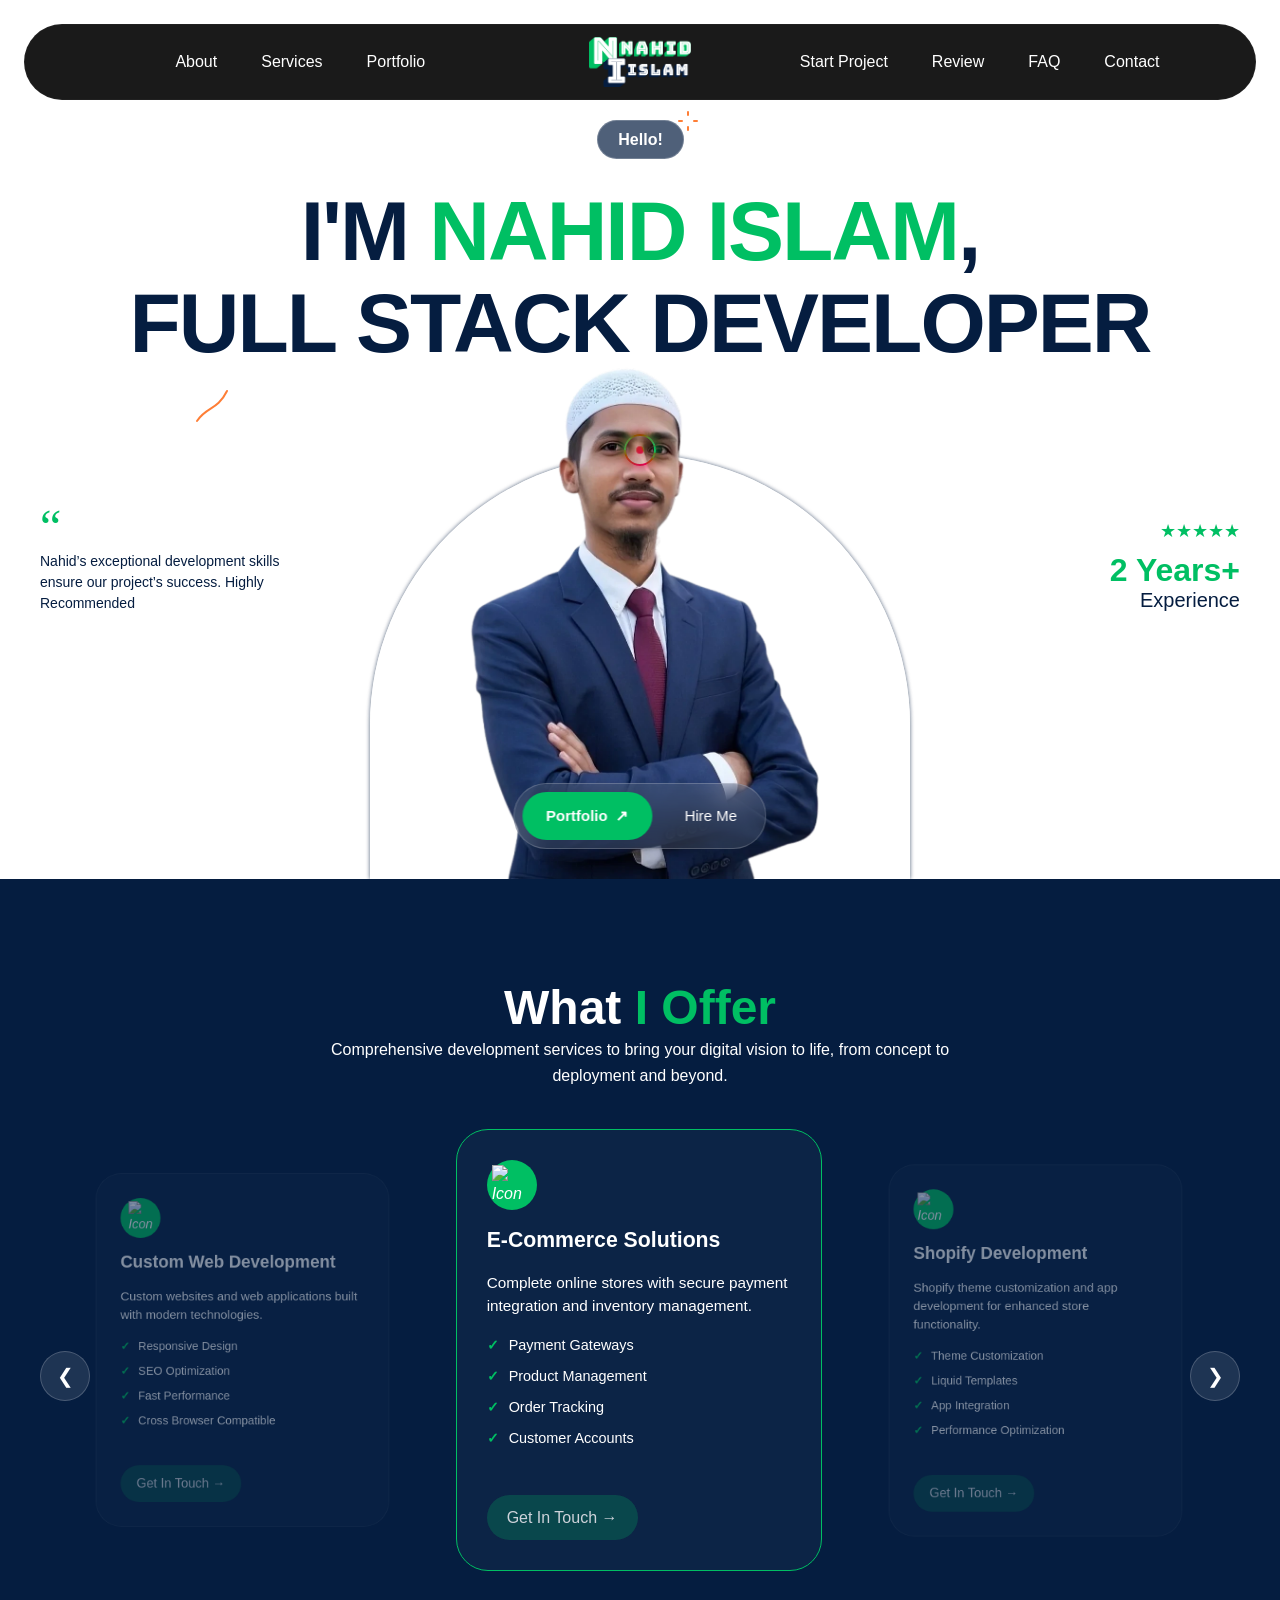
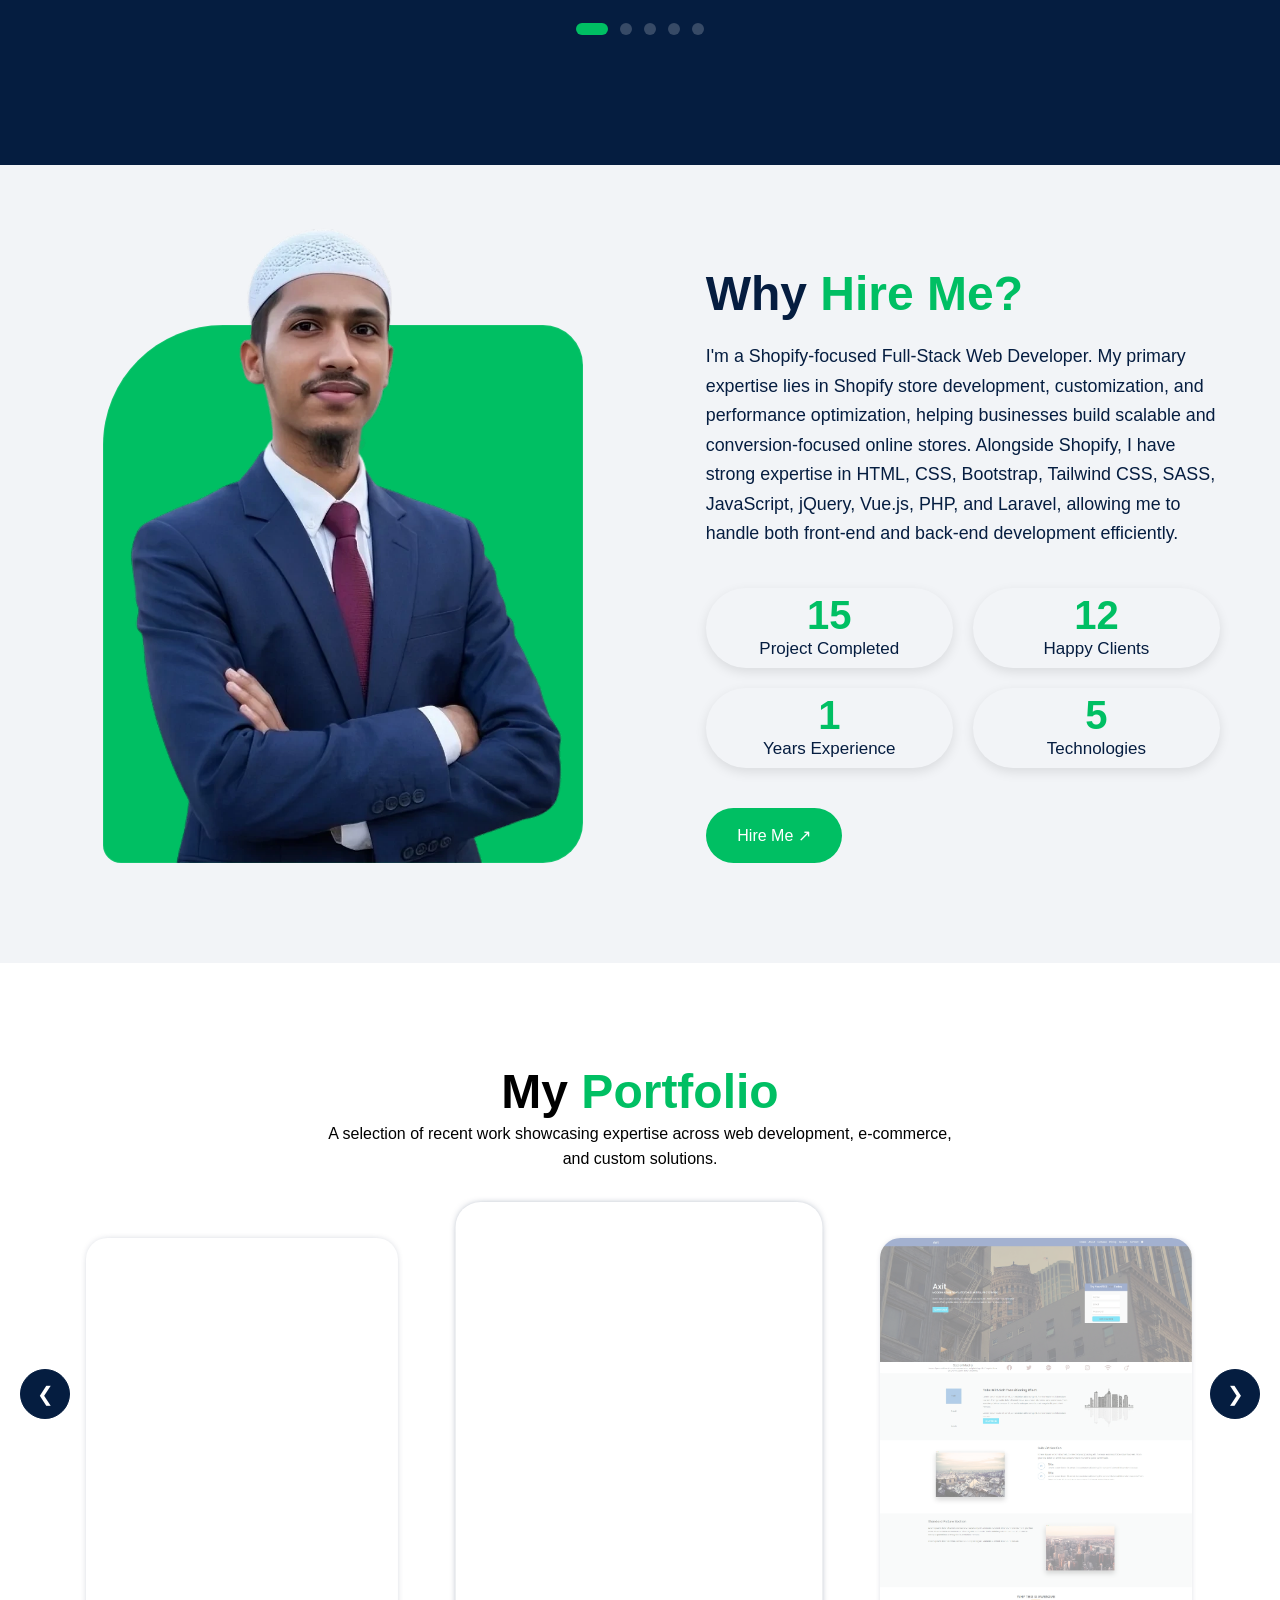
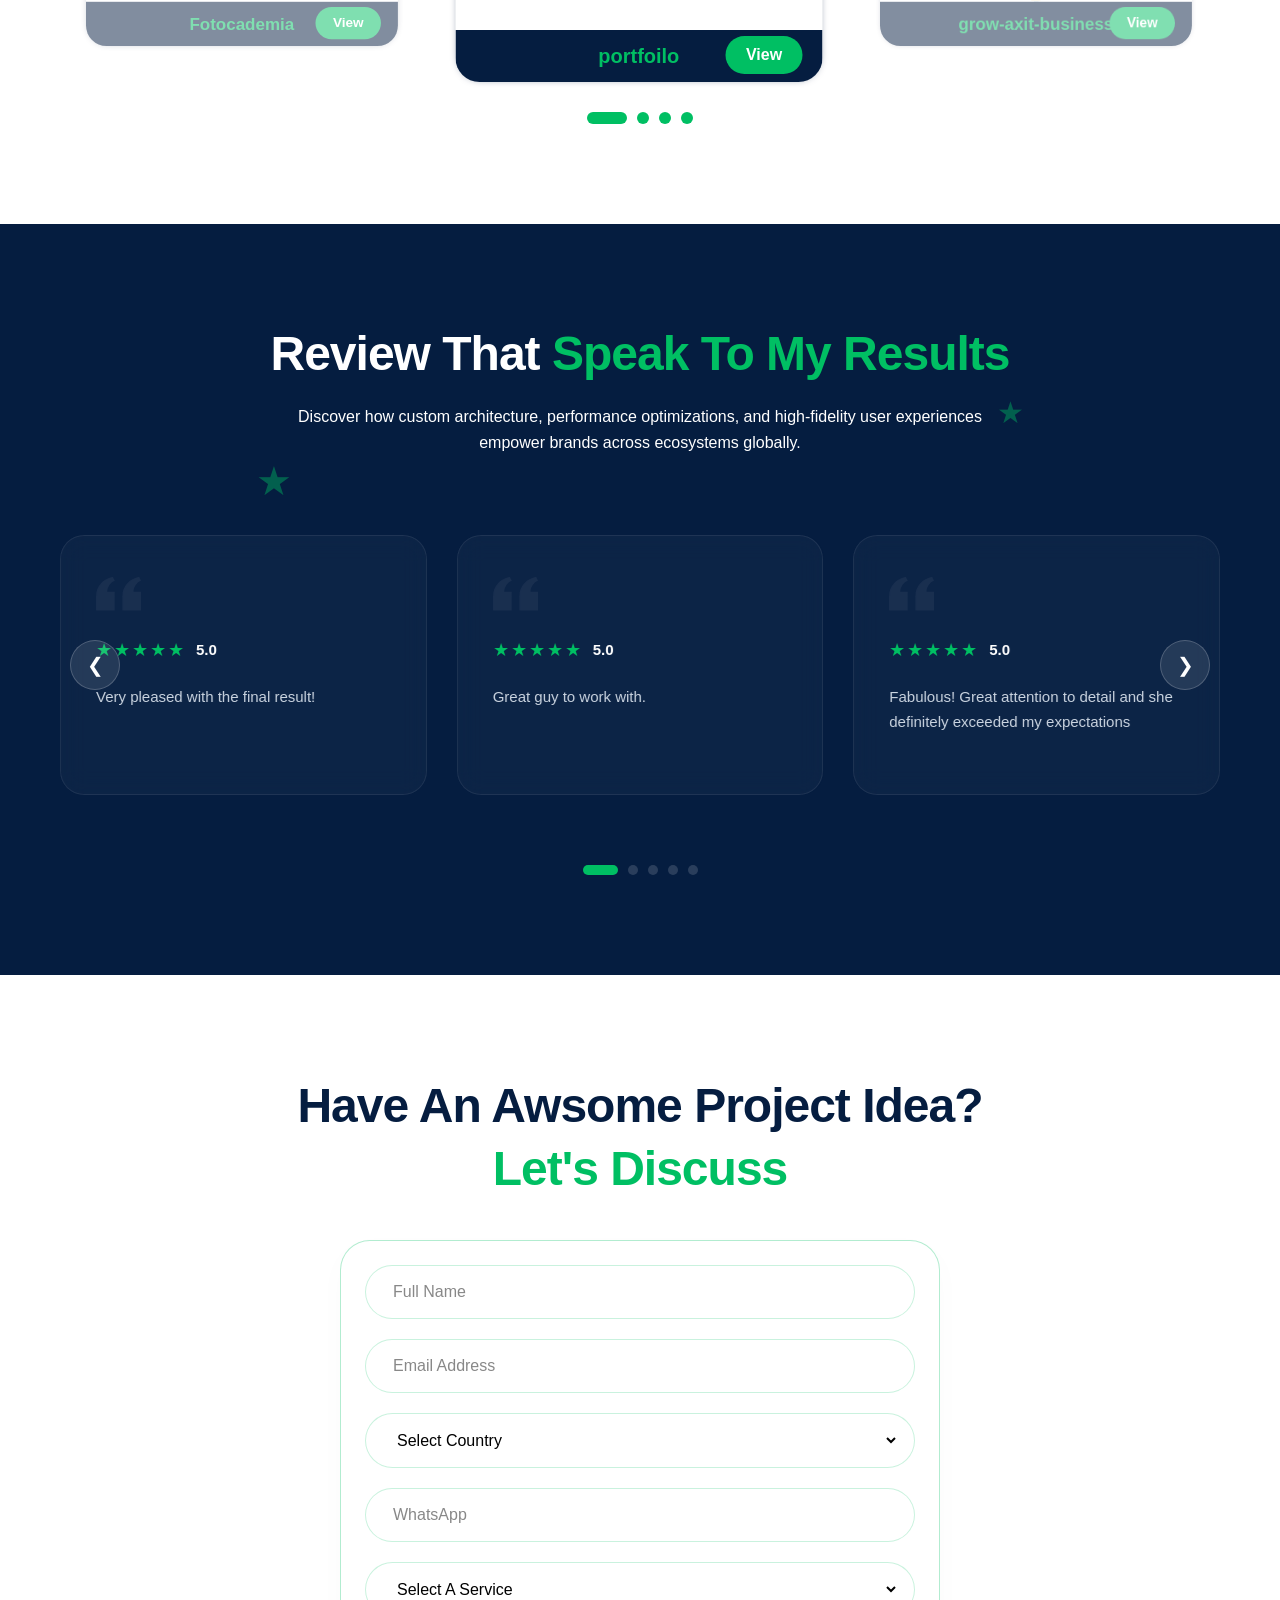
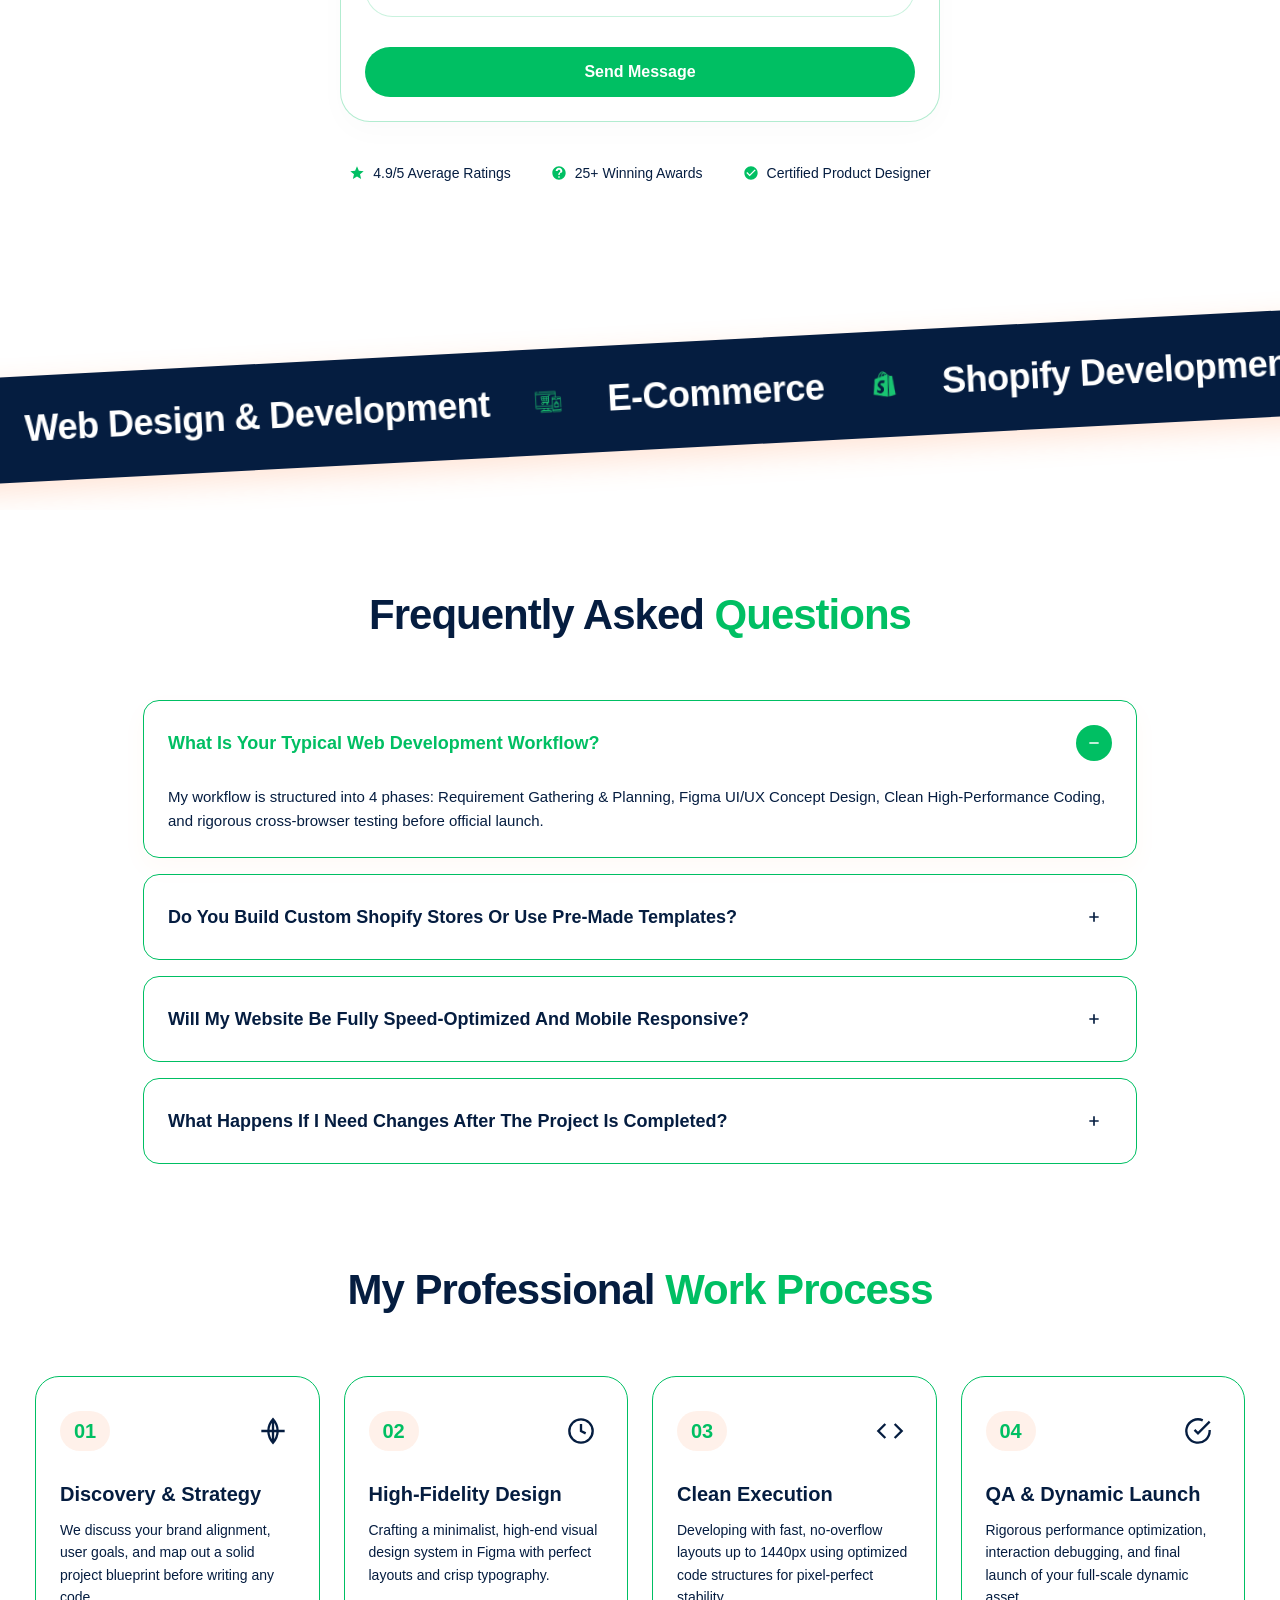
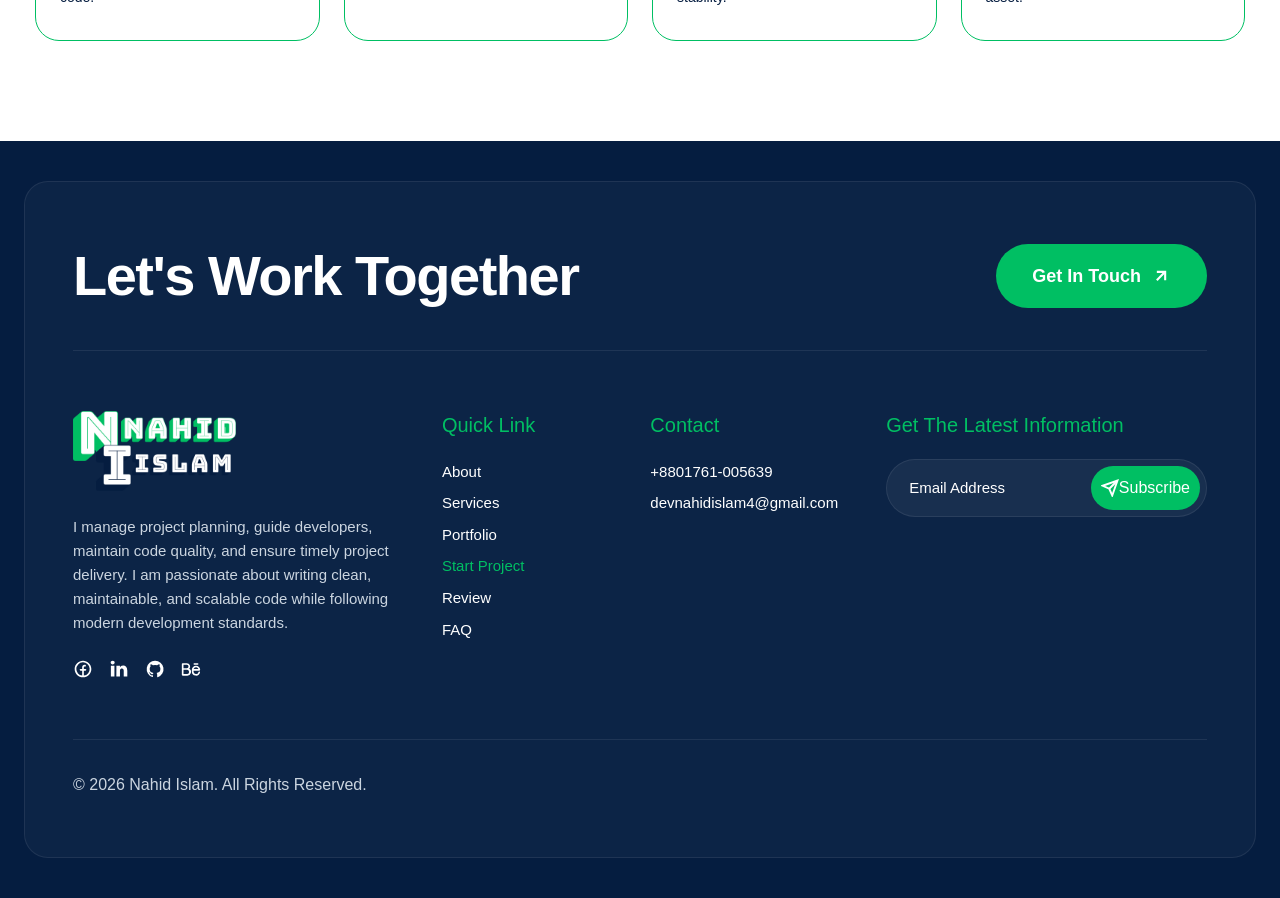
==== index.html @ 84ee8519 "Testimonial ver 1.2" ====
<!DOCTYPE html>
<html lang="en">

<head>
   <meta charset="UTF-8">
   <meta name="viewport" content="width=device-width, initial-scale=1.0">
   <title>Nahid Islam - Full Stack Developer Portfolio</title>
   <link rel="preconnect" href="https://fonts.googleapis.com">
   <link rel="preconnect" href="https://fonts.gstatic.com" crossorigin>
   <link href="https://fonts.googleapis.com/css2?family=Plus+Jakarta+Sans:wght@400;500;600;700;800&display=swap"
      rel="stylesheet">


   <link rel="stylesheet" href="assets/css/main.min.css">
   <link rel="icon" type="image/x-icon" href="assets/images/favicon.ico">
</head>

<body>

   <div class="main-wrapper">
      <div class="main">

         <!-- Dynamic Premium Header Section -->
         <header id="mainHeader" class="main-header">
            <div class="header-container container">

               <!-- 1. Left Navigation Menu (Dynamically Injected) -->
               <nav class="nav-menu nav-left" id="nahidHeaderLeftMenu"></nav>

               <!-- 2. Central Brand Logo (Dynamically Injected) -->
               <div class="brand-logo" id="nahidHeaderLogo"></div>

               <!-- 3. Right Navigation Menu (Dynamically Injected) -->
               <nav class="nav-menu nav-right" id="nahidHeaderRightMenu"></nav>

               <!-- 4. Mobile Toggle Hamburger Button -->
               <button class="mobile-toggle" id="nahidMobileToggle" aria-label="Toggle Navigation">
                  <span></span>
                  <span></span>
                  <span></span>
               </button>

            </div>
         </header>

         <section class="hero-section section sections" id="nahidHeroSection">
            <div class="hero-container container">

               <div class="greeting-badge">
                  <span id="heroBadgeText"></span>
                  <div id="heroBadgeIcon"></div>
               </div>

               <h1 class="hero-heading" id="heroHeading"></h1>

               <div class="hero-center-content">
                  <div class="circle-bg"></div>

                  <div class="hero-image-container" id="heroImageWrapper">
                  </div>

                  <div class="cta-glass-container">
                     <a href="#" class="btn-portfolio" id="heroBtnPortfolio">
                        <span class="btn-text"></span>
                        <span class="arrow">↗</span>
                     </a>
                     <a href="#" class="btn-hire" id="heroBtnHire"></a>
                  </div>
               </div>

               <div class="hero-left-widget">
                  <span class="quote-icon">“</span>
                  <p class="quote-text" id="heroQuoteText"></p>
               </div>

               <div class="hero-right-widget">
                  <div class="rating-stars" id="heroRatingStars"></div>
                  <h4 class="experience-years" id="heroExpYears"></h4>
                  <h6 class="experience-text" id="heroExpLabel"></h6>
               </div>

               <div class="deco-line-left" id="heroDecoLine"></div>

               <!-- Hire Me Modal Area -->
               <div id="nahid-hire-modal" class="nahid-modal-overlay">
                  <div class="nahid-modal-card">
                     <button id="nahid-modal-close" class="nahid-modal-close-btn">&times;</button>
                     <h3 class="modal-title">Let's Work Together!</h3>
                     <p class="modal-desc">Choose how you would like to connect with me:</p>

                     <div class="modal-action-wrapper">
                        <!-- Option 1: WhatsApp -->
                        <a href="https://wa.me/01761005639" target="_blank" class="modal-btn btn-whatsapp">
                           <i class="fab fa-whatsapp"></i> Chat On WhatsApp
                           <span>For quick & instant replies</span>
                        </a>

                        <!-- Option 2: Scroll to Form -->
                        <button id="nahid-modal-form-trigger" class="modal-btn btn-form-scroll">
                           <i class="far fa-edit"></i> Fill Project Form
                           <span>Share project details first</span>
                        </button>
                     </div>
                  </div>
               </div>

            </div>
         </section>

         <!-- Services Section -->
         <section id="nahidServicesSection" class="nahid-services-section sections">
            <div class="nahid-container container">
               <div class="nahid-services-header">
                  <h2 class="nahid-services-title">
                     <span class="servicesSubTitle sub-title"></span>
                  </h2>
                  <p class="servicesDescripiton"></p>
               </div>
               <div class="services">

                  <div class="nahid-services-slider-viewport">

                     <div class="nahid-services-track" id="nahid-services-container">
                        <!-- Template -->
                        <div class="nahid-service-card" id="nahid-master-card-template" style="display: none;">
                           <div class="nahid-card-icon">
                              <img src="" alt="Icon" class="nahid-service-icon">
                           </div>
                           <h5 class="nahid-service-card-title"></h5>
                           <p class="nahid-service-desc"></p>
                           <ul class="nahid-service-features"></ul>
                           <a href="#" class="nahid-contact-btn">Get In Touch →</a>
                        </div>
                     </div>
                  </div>
                  <button class="nahid-prev-btn">❮</button>
                  <button class="nahid-next-btn">❯</button>
                  <div class="nahid-services-pagination" id="nahid-pagination-container"></div>
               </div>
            </div>
         </section>

         <!-- Marquee Section 
         <div class="marquee-section">
            <div class="wave-layer top-wave">
               <svg xmlns="http://www.w3.org/2000/svg" viewBox="0 24 150 28" preserveAspectRatio="none">
                  <defs>
                     <path id="wave-path-mesh"
                        d="M-160 44c30 0 58-18 88-18s58 18 88 18 58-18 88-18 58 18 88 18 v44h-352z" />
                  </defs>
                  <g class="wave-parallax">
                     <use href="#wave-path-mesh" x="48" y="0" fill="rgba(254, 126, 54, 0.4)" />
                     <use href="#wave-path-mesh" x="48" y="3" fill="rgba(254, 126, 54, 0.6)" />
                     <use href="#wave-path-mesh" x="48" y="7" fill="#fe7e36" />
                  </g>
               </svg>
            </div>

            <div class="marquee-wrapper">
               <div class="marquee-group">
                  <span> CLEAN CODE, POWERFUL RESULTS</span>
                  <div class="star-icon">✦</div>
                  <span> BUILDING SCALABLE WEB SOLUTIONS</span>
                  <div class="star-icon">✦</div>
                  <span> TRUSTED BY BUSINESSES WORLDWIDE</span>
                  <div class="star-icon">✦</div>
                  <span> 100% CONVERSION-DRIVEN DESIGN</span>
                  <div class="star-icon">✦</div>
                  <span> INNOVATIVE ECOMMERCE EXPERT</span>
                  <div class="star-icon">✦</div>
               </div>
               <div class="marquee-group" aria-hidden="true">
                  <span> CLEAN CODE, POWERFUL RESULTS</span>
                  <div class="star-icon">✦</div>
                  <span> BUILDING SCALABLE WEB SOLUTIONS</span>
                  <div class="star-icon">✦</div>
                  <span> TRUSTED BY BUSINESSES WORLDWIDE</span>
                  <div class="star-icon">✦</div>
                  <span> 100% CONVERSION-DRIVEN DESIGN</span>
                  <div class="star-icon">✦</div>
                  <span> INNOVATIVE ECOMMERCE EXPERT</span>
                  <div class="star-icon">✦</div>
               </div>
            </div>

            <div class="wave-layer bottom-wave">
               <svg xmlns="http://www.w3.org/2000/svg" viewBox="0 24 150 28" preserveAspectRatio="none">
                  <g class="wave-parallax">
                     <use href="#wave-path-mesh" x="48" y="0" fill="rgba(254, 126, 54, 0.4)" />
                     <use href="#wave-path-mesh" x="48" y="3" fill="rgba(254, 126, 54, 0.6)" />
                     <use href="#wave-path-mesh" x="48" y="7" fill="#fe7e36" />
                  </g>
               </svg>
            </div>
         </div>
         -->

         <!-- Experience Section 
         <section id="nahidExperienceSection" class="nahid-experience-section container sections">
            <div class="nahid-exp-container">

               <div class="nahid-exp-header">
                  <h2 class="nahid-exp-main-title" id="nahid-exp-title-target"></h2>
               </div>

               <div class="nahid-timeline-wrapper">
                  <div class="nahid-timeline-center-line"></div>

                  <div id="nahid-experience-injector-track"></div>

                  <div class="nahid-timeline-item" id="nahid-exp-master-template" style="display: none;">
                     <div class="nahid-timeline-left-block">
                        <h3 class="company-name"></h3>
                        <span class="experience-duration"></span>
                     </div>

                     <div class="nahid-timeline-center-dot-box">
                        <span class="timeline-dot"></span>
                     </div>

                     <div class="nahid-timeline-right-block">
                        <h3 class="role-designation"></h3>
                        <p class="role-desc"></p>
                     </div>
                  </div>
               </div>
            </div>
         </section>
         -->
         <!-- Hire Section -->
         <section id="why-hire-me" class="nahid-hire-section sections">
            <div class="nahid-hire-container container">

               <div class="nahid-hire-media-wrapper">
                  <div class="nahid-asymmetric-bg-card"></div>
                  <img src="" id="nahid-hire-avatar-target" class="nahid-hire-avatar"
                     alt="Nahid Islam Profile Avatar Layout">
               </div>

               <div class="nahid-hire-content-wrapper">
                  <h2 class="nahid-hire-main-title" id="nahid-hire-title-target">
                  </h2>
                  <p class="nahid-hire-description" id="nahid-hire-desc-target">
                  </p>

                  <div class="nahid-stats-grid-track" id="nahid-stats-injector-track">
                  </div>

                  <div class="nahid-hire-action-box">
                     <a href="#" id="nahid-hire-btn-target" class="nahid-btn-pill-outline btn btn-primary"></a>
                  </div>
               </div>
               <!-- Hire Me Modal Area -->
               <div id="nahid-hire-modal" class="nahid-modal-overlay">
                  <div class="nahid-modal-card">
                     <!-- Close Button -->
                     <button id="nahid-modal-close" class="nahid-modal-close-btn">&times;</button>

                     <h3 class="modal-title">Let's Work Together!</h3>
                     <p class="modal-desc">Choose how you would like to connect with me:</p>

                     <div class="modal-action-wrapper">
                        <!-- Option 1: WhatsApp Chat -->
                        <a href="https://wa.me/01761005639" target="_blank" class="modal-btn btn-whatsapp">
                           <i class="fab fa-whatsapp"></i> Chat On WhatsApp
                           <span>For quick & instant replies</span>
                        </a>

                        <!-- Option 2: Scroll to Project Form -->
                        <button id="nahid-modal-form-trigger" class="modal-btn btn-form-scroll">
                           <i class="far fa-edit"></i> Fill Project Form
                           <span>Share project details first</span>
                        </button>
                     </div>
                  </div>
               </div>

            </div>

            <template id="nahid-stat-node-template">
               <div class="nahid-stat-card-item">
                  <div class="card-item-content">
                     <h3 class="stat-counter-number"></h3>
                     <p class="stat-counter-label"></p>
                  </div>
               </div>
            </template>
         </section>

         <!-- Portfolio Section -->
         <section id="nahidPortfolioSection" class="portfolio-section sections">
            <div class="portfolio-container container">

               <div class="portfolio">
                  <div class="portfolio-header">
                     <h2 class="portfolio-title" id="portfolioMainTitle"> <span id="portfolioSubTitle"></span></h2>
                     <p class="portfolio-description" id="portfolioDescription"></p>
                  </div>

                  <!-- স্লাইডার এরিয়া -->
                  <div class="slider-wrapper">
                     <div class="slider-track" id="portfolioSlider"></div>
                  </div>
                  <!-- টেমপ্লেট (এটি এইচটিএমএল ফাইলেই থাকবে) -->
                  <template id="portfolioSlideTemplate">
                     <div class="portfolio-slide">
                        <div class="slide-card">
                           <img class="card-img" src="" alt="">
                           <div class="watermark-text"></div>
                           <button class="card-action-btn" type="button">View</button>

                           <div class="slide-expanded-details">
                              <h3 class="project-title-area">
                                 <span class="project-title"></span>
                              </h3>
                              <p class="project-desc-area"></p>
                              <div class="tags-container"></div>
                           </div>
                        </div>
                     </div>
                  </template>

                  <!-- পেজিনেশন -->
                  <div class="slider-pagination" id="sliderPagination"></div>

                  <!-- ন্যাভ বাটনস -->
                  <button class="nahid-portfolio-prev"> ❮ </button>
                  <button class="nahid-portfolio-next"> ❯ </button>
               </div>

            </div>
         </section>

         <!-- Testimonial Section -->
         <section id="nahidTestimonialsSection" class="testimonial-section sections">
            <div class="testimonial-container container">

               <div class="testimonial">
                  <!-- Section Title Area (Totally Empty Skeleton) -->
                  <div class="testimonial-header">
                     <h2 class="testimonial-title" id="nahidTestimonialTitle"></h2>
                     <p class="testimonial-subtitle" id="nahidTestimonialSubtitle"></p>
                  </div>

                  <!-- Slider Mask Container -->
                  <div class="testimonial-slider-wrapper">
                     <div class="testimonial-slider-track" id="testimonialSlider">

                        <!-- 🎯 HTML Template with pure semantic classes & no hardcoded text -->
                        <div class="testimonial-slide" id="nahidCardTemplate" style="display: none;">
                           <div class="review-glass-card">
                              <div class="card-header">
                                 <div class="user-info">
                                    <img class="client-avatar" src="" alt="">
                                    <div class="meta">
                                       <h4 class="client-name"></h4>
                                       <span class="client-role"></span>
                                    </div>
                                 </div>
                                 <div class="quote-icon">
                                    <svg viewBox="0 0 24 24" fill="currentColor">
                                       <path
                                          d="M14.017 21v-7.391c0-5.704 3.731-9.57 8.983-10.609l.995 2.151c-2.432.917-3.995 3.638-3.995 5.849h4v10h-9.983zm-14.017 0v-7.391c0-5.704 3.748-9.57 9-10.609l.996 2.151c-2.433.917-3.996 3.638-3.996 5.849h3.983v10h-9.983z" />
                                    </svg>
                                 </div>
                              </div>
                              <div class="rating-row">
                                 <div class="stars"></div>
                                 <span class="rating-number"></span>
                              </div>
                              <p class="review-text"></p>
                           </div>
                        </div>

                     </div>
                     <button class="testimonial-arrow prev" id="testimonialPrev">❮</button>
                     <button class="testimonial-arrow next" id="testimonialNext">❯</button>
                  </div>

                  <!-- Slider Pagination Dots -->
                  <div class="testimonial-pagination" id="testimonialPagination"></div>
               </div>
            </div>
         </section>

         <!-- CTA Contact Section -->
         <section id="nahidContactSection" class="cta-contact-section container sections">
            <div class="cta-container container">

               <!-- Dynamic Heading Area -->
               <h2 class="cta-heading" id="nahidCtaHeading"></h2>

               <!-- Dynamic Full Form Area -->
               <div class="cta-form-wrapper">
                  <form class="cta-form" id="nahidCtaForm" novalidate>
                     <div class="input-wrap">
                        <div class="input-group">
                           <input type="text" class="cta-input" name="fullname" placeholder="Full Name" required>
                        </div>
                        <h6 class="error-message" id="error-fullname"></span>
                     </div>

                     <div class="input-wrap">
                        <div class="input-group">
                           <input type="email" class="cta-input" name="email" placeholder="Email Address" required>
                        </div>
                        <h6 class="error-message" id="error-email"></h6>
                     </div>
                     <div class="input-wrap">
                        <div class="input-group">
                           <select name="country" id="dynamicCountrySelect" class="cta-input" required>
                           </select>
                        </div>
                        <h6 class="error-message" id="error-country"></h6>
                     </div>
                     <div class="input-wrap">
                        <div class="input-group">
                           <input type="number" class="cta-input" name="whatsapp" placeholder="WhatsApp" required>
                        </div>
                        <h6 class="error-message" id="error-whatsapp"></h6>
                     </div>

                     <div class="input-wrap">
                        <div class="input-group">
                           <select name="service" id="serviceSelect" class="cta-input" required>
                              <option value="">Select a service</option>
                           </select>
                        </div>
                        <h6 class="error-message" id="error-service"></h6>
                     </div>

                     <button type="submit" class="cta-submit-btn" id="nahidCtaSubmitBtn">Send Message</button>
                  </form>
               </div>

               <!-- Dynamic Trust Badges -->
               <div class="cta-badges-row" id="nahidCtaBadgesRow"></div>
            </div>
         </section>

         <!-- Marquee Section -->
         <section id="marquee" class="nahid-marquee-section sections">
            <div class="marquee-skew-wrapper ">
               <div class="marquee-track" id="nahidMarqueeTrack">
               </div>
            </div>
         </section>

         <!-- Pricing Section 
         <section id="nahidPricingSection" class="pricing-section container">
            <div class="pricing-container">

               <div class="pricing-header">
                  <h2 class="pricing-title" id="nahidPricingTitle"></h2>
                  <button class="pricing-see-all-btn" id="nahidPricingMainBtn"></button>
               </div>

               <div class="pricing-grid" id="nahidPricingGrid">

                  <div class="pricing-card" id="nahidPricingTemplate" style="display: none;">
                     <div class="card-image-box">
                        <span class="card-tier-tag"></span>

                        <div class="price-display">
                           <span class="currency-symbol">$</span>
                           <h3 class="price-amount">00</h3>
                           <span class="price-duration">/ project</span>
                        </div>

                        <button class="card-arrow-btn">
                           <svg viewBox="0 0 24 24" fill="none" stroke="currentColor" stroke-width="2.5">
                              <line x1="7" y1="17" x2="17" y2="7"></line>
                              <polyline points="7 7 17 7 17 17"></polyline>
                           </svg>
                        </button>
                     </div>

                     <div class="card-meta-row">
                        <span class="meta-item delivery-time"></span>
                        <span class="meta-item revision-count"></span>
                     </div>

                     <h4 class="package-title"></h4>
                     <ul class="package-features-list">
                     </ul>
                  </div>

               </div>

            </div>
         </section>
         -->
         <!-- Dynamic FAQ Section -->
         <section id="nahidFaqSection" class="nahid-faq-section container sections">
            <div class="faq-container container">

               <!-- Section Header -->
               <div class="faq-header">
                  <h2 class="faq-title" id="nahidFaqTitle"></h2>
               </div>

               <!-- FAQ Accordion Wrapper -->
               <div class="faq-accordion-list" id="nahidFaqList">
                  <!-- Accordion items will be injected here dynamically -->
               </div>

            </div>
         </section>

         <!-- Dynamic Workflow / Process Section -->
         <section id="workflow" class="nahid-workflow-section sections">
            <div class="workflow-container container">

               <!-- Section Header (Dynamically Injected) -->
               <div class="workflow-header">
                  <h2 class="workflow-title" id="nahidWorkflowTitle"></h2>
               </div>

               <!-- Process Steps Grid Grid -->
               <div class="workflow-grid" id="nahidWorkflowGrid">

                  <!-- 🎯 HTML Template Skeleton (No Hardcoded Content) -->
                  <div class="workflow-card" id="nahidWorkflowTemplate" style="display: none;">
                     <div class="workflow-top-row">
                        <span class="workflow-step-num">00</span>
                        <div class="workflow-icon-box">
                           <!-- Icon Dynamic Injection Line -->
                        </div>
                     </div>
                     <h3 class="workflow-step-title"></h3>
                     <p class="workflow-step-desc"></p>
                  </div>

               </div>

            </div>
         </section>

         <!-- Dynamic Premium Footer Section -->
         <footer id="nahidFooter" class="nahid-main-footer">
            <div class="footer-wrapper">

               <!-- 🤝 Upper Connect Banner (As seen in image_42ea7c.png) -->
               <div class="footer-connect-banner">
                  <h2 class="connect-title" id="nahidFooterConnectTitle"></h2>
                  <a href="#" class="footer-hire-btn" id="nahidFooterHireBtn">
                     <span class="btn-text"></span>
                     <svg viewBox="0 0 24 24" fill="none" stroke="currentColor" stroke-width="2.5" class="btn-arrow">
                        <line x1="7" y1="17" x2="17" y2="7"></line>
                        <polyline points="7 7 17 7 17 17"></polyline>
                     </svg>
                  </a>

                  <div class="nahid-popup-overlay" id="nahidConnectPopup">
                     <div class="nahid-popup-content">
                        <button class="nahid-popup-close" id="nahidPopupCloseBtn">&times;</button>
                        <h3 id="nahidPopupTitle">Let's Work Together</h3>
                        <p id="nahidPopupDesc"></p>
                        <a href="#" target="_blank" rel="noopener noreferrer" class="nahid-popup-whatsapp-btn"
                           id="nahidPopupWhatsappBtn">
                           <svg width="20" height="20" viewBox="0 0 24 24" fill="currentColor">
                              <path
                                 d="M.057 24l1.687-6.163c-1.041-1.804-1.588-3.849-1.587-5.946C.06 5.348 5.397.01 12.008.01c3.202.001 6.212 1.246 8.477 3.513 2.266 2.268 3.507 5.28 3.505 8.484-.004 6.657-5.34 11.997-11.953 11.997-2.005-.001-3.973-.502-5.713-1.455L0 24zm6.59-4.846c1.643.975 3.255 1.489 4.815 1.49 5.423.002 9.833-4.364 9.836-9.73.001-2.599-1.01-5.044-2.848-6.884C16.65 2.19 14.21 1.181 11.614 1.18c-5.429 0-9.84 4.366-9.843 9.735-.001 1.712.464 3.382 1.346 4.84l-.991 3.619 3.73-.974zm11.233-6.643c-.302-.151-1.786-.879-2.062-.979-.277-.1-.478-.151-.679.151-.202.302-.78.979-.956 1.181-.177.201-.353.226-.655.075-1.205-.519-2.031-1.02-2.836-2.406-.177-.302-.177-.522-.026-.672.136-.135.302-.353.453-.529.151-.176.201-.302.302-.503.101-.201.05-.377-.025-.528-.075-.151-.679-1.635-.93-2.24-.244-.587-.493-.507-.679-.516-.175-.008-.377-.01-.578-.01-.201 0-.528.075-.804.377-.276.302-1.056 1.031-1.056 2.516s1.081 2.917 1.232 3.118c.151.201 2.128 3.249 5.156 4.554.72.311 1.282.497 1.721.637.723.23 1.381.197 1.901.12.58-.087 1.786-.73 2.037-1.435.252-.704.252-1.308.176-1.435-.076-.127-.277-.202-.579-.353z" />
                           </svg>
                           <span id="nahidPopupBtnText"></span>
                        </a>
                     </div>
                  </div>
               </div>

               <hr class="footer-divider">

               <!-- 🌐 Main Info Grid Area -->
               <div class="footer-main-grid">

                  <!-- Brand & About -->
                  <div class="footer-brand-col">
                     <div class="footer-logo-wrap" id="nahidFooterLogoWrap">
                        <!-- Logo Dynamic Container -->
                     </div>
                     <p class="footer-brand-desc" id="nahidFooterDesc"></p>
                     <!-- Social Profiles Box -->
                     <div class="footer-social-links" id="nahidFooterSocials"></div>
                  </div>

                  <!-- Quick Navigation Links -->
                  <div class="footer-links-col">
                     <h6 class="footer-co-title">Quick Link</h6>
                     <ul class="footer-link-list" id="nahidFooterNav">

                     </ul>
                  </div>

                  <!-- Contact Details -->
                  <div class="footer-links-col">
                     <h6 class="footer-co-title">Contact</h6>
                     <ul class="footer-link-list" id="nahidFooterContact"></ul>
                  </div>

                  <div class="footer-newsletter-col">
                     <h6 class="footer-co-title" id="nahidNewsletterTitle"></h6>

                     <form class="footer-newsletter-form" id="nahidNewsletterForm" method="POST" target="hidden_iframe"
                        action="https://script.google.com/macros/s/AKfycbzh55AboiScZbHX_oCeTIgGj8v6f4_91srGRQPOCKUev8yTKaKUNMPqApFJ9qmzTF38xA/exec">
                        <input type="email" class="newsletter-input" id="nahidCtaInput" name="email"
                           placeholder="Email Address" required>
                        <button type="submit" class="newsletter-submit-btn">
                           <svg viewBox="0 0 24 24" fill="none" stroke="currentColor" stroke-width="2.5">
                              <line x1="22" y1="2" x2="11" y2="13"></line>
                              <polygon points="22 2 15 22 11 13 2 9 22 2"></polygon>
                           </svg>
                           Subscribe
                        </button>
                     </form>

                     <iframe name="hidden_iframe" id="hidden_iframe" style="display:none;"></iframe>
                  </div>
                  <div id="nahidSuccessMessage" style="display: none; color: #00ca6d;  z-index: 9999;">
                     <h5>Awesome! Thank you for subscribing.</h5>
                  </div>

               </div>

               <hr class="footer-divider">

               <!-- 📝 Bottom Copyright and Legal Terms -->
               <div class="footer-bottom-row">
                  <p class="copyright-text" id="nahidCopyrightText"></p>
                  <!-- জাভাস্ক্রিপ্ট অটোমেটিক এটার ভেতরে ডাইনামিকলি <a> ট্যাগগুলো জেনারেট করবে -->
                  <!-- <div class="footer-legal-links" id="nahidLegalLinks"></div> -->
               </div>

               <!-- 
               <div id="nahidPolicyModal" class="policy-modal">
                  <div class="policy-modal-content">
                     <div class="policy-modal-header">
                        <h3 id="nahidPolicyModalTitle"></h3>
                        <span id="nahidPolicyModalClose" class="policy-modal-close">&times;</span>
                     </div>
                     <div id="nahidPolicyModalBody" class="policy-modal-body"></div>
                  </div>
               </div>
               -->
            </div>
         </footer>

         <!-- Custom Cursor Wrapper Context -->
         <div class="cursor-container">
            <!-- Trailing Dots (6 Circles Layer) -->
            <div class="cursor-trail-container"></div>
            <!-- Main Interactive Cursor Elements -->
            <div class="custom-cursor-outer"></div>
            <div class="custom-cursor-inner"></div>
         </div>

      </div>
   </div>


   <script src="assets/js/marque.js"></script>
   <script src="assets/js/app-data.js"></script>
   <script src="assets/js/main.js"></script>

</body>

</html>
---- assets/css/main.min.css ----
*,*::before,*::after{margin:0;padding:0;box-sizing:border-box;scroll-behavior:smooth}html{scroll-behavior:smooth;height:100%;-webkit-text-size-adjust:100%}body{font-family:"Poppins",sans-serif;font-size:16px;font-weight:400;line-height:1.6;background:#fff;font-style:normal;color:var(--text-color);text-rendering:optimizeLegibility;-webkit-font-smoothing:antialiased;-moz-osx-font-smoothing:grayscale;overflow-x:hidden;scroll-behavior:smooth}:root{--primary-color: #00bf63;--secondary-color: #051d40;--transparent: #ffffff02;--text-light: #ffffff;--text-dark: #051d40;--light-bg: #f2f4f7;--dark-bg: #051d40;--text-muted: #ffffff;--transition-smooth: all 0.3s cubic-bezier(0.4, 0, 0.2, 1);--transition-header: all 0.4s cubic-bezier(0.4, 0, 0.2, 1)}a{text-decoration:none;text-transform:capitalize;color:inherit;display:inline-block;transition:all .3s ease}ul,ol{list-style:none;padding:0;margin:0}img,picture,svg,video,canvas{max-width:100%;height:auto;display:block;font-style:italic}input,textarea,select,button{outline:0;border:none;font-family:inherit;font-size:inherit;background:rgba(0,0,0,0);text-transform:capitalize}textarea{resize:vertical}table{border-collapse:collapse;border-spacing:0;width:100%}button,[button],[role=button]{cursor:pointer}:focus-visible{outline:2px solid var(--primary-color);outline-offset:3px}@media(prefers-reduced-motion: reduce){html{scroll-behavior:auto}*,*::before,*::after{animation-duration:.01ms !important;animation-iteration-count:1 !important;transition-duration:.01ms !important;scroll-behavior:auto !important}}::-moz-selection{background-color:var(--primary-color);color:var(--white)}::selection{background-color:var(--primary-color);color:var(--white)}h1,h2,h3,h4,h5,h6{text-transform:capitalize}.sections{padding:100px 20px}@media(max-width: 767.99px){.sections{padding:60px 0}}.section-title{padding:10px 0}h1{font-size:56px;line-height:1.2;font-weight:700;font-family:"Poppins",sans-serif}@media(max-width: 768px){h1{font-size:36px}}h2{font-size:48px;line-height:1.2;font-weight:600;font-family:"Poppins",sans-serif}@media(max-width: 768px){h2{font-size:32px}}h3{font-size:40px;line-height:1.3;font-weight:500;font-family:"Poppins",sans-serif}@media(max-width: 768px){h3{font-size:28px}}h4{font-size:32px;line-height:1.3;font-weight:500;font-family:"Poppins",sans-serif}@media(max-width: 768px){h4{font-size:24px}}h5{font-size:24px;line-height:1.4;font-weight:400;font-family:"Poppins",sans-serif}@media(max-width: 768px){h5{font-size:20px}}h6{font-size:20px;line-height:1.4;font-weight:400;font-family:"Poppins",sans-serif}@media(max-width: 768px){h6{font-size:18px}}p{font-size:16px;line-height:1.6;font-weight:400;font-family:"Poppins",sans-serif}@media(max-width: 768px){p{font-size:16px}}.d-block{display:block}.d-inline-block{display:inline-block}.d-flex{display:flex}.d-grid{display:grid}.d-none{display:none}.justify-center{justify-content:center}.justify-between{justify-content:space-between}.justify-around{justify-content:space-around}.justify-start{justify-content:flex-start}.justify-end{justify-content:flex-end}.align-center{align-items:center}.align-start{align-items:flex-start}.align-end{align-items:flex-end}.pos-relative{position:relative}.pos-absolute{position:absolute}.text-start{text-align:start}.text-center{text-align:center}.text-end{text-align:end}.text-lowercase{text-transform:lowercase}.text-capitalize{text-transform:capitalize}.text-uppercase{text-transform:uppercase}.none{text-decoration:none}.underline{text-decoration:underline}.container{width:100%;max-width:1440px;margin:0 auto;padding:0 15px}.row{display:flex;flex-wrap:wrap;margin:0 -15px}[class*=col-]{width:100%;padding-right:15px;padding-left:15px;flex:0 0 auto}html{font-size:14px}.col-xs-1{width:8.3333333333%;padding:0 15px}.col-xs-2{width:16.6666666667%;padding:0 15px}.col-xs-3{width:25%;padding:0 15px}.col-xs-4{width:33.3333333333%;padding:0 15px}.col-xs-5{width:41.6666666667%;padding:0 15px}.col-xs-6{width:50%;padding:0 15px}.col-xs-7{width:58.3333333333%;padding:0 15px}.col-xs-8{width:66.6666666667%;padding:0 15px}.col-xs-9{width:75%;padding:0 15px}.col-xs-10{width:83.3333333333%;padding:0 15px}.col-xs-11{width:91.6666666667%;padding:0 15px}.col-xs-12{width:100%;padding:0 15px}@media(min-width: 576px){.container{max-width:571px}html{font-size:15px}.col-sm-1{width:8.3333333333%;padding:0 15px}.col-sm-2{width:16.6666666667%;padding:0 15px}.col-sm-3{width:25%;padding:0 15px}.col-sm-4{width:33.3333333333%;padding:0 15px}.col-sm-5{width:41.6666666667%;padding:0 15px}.col-sm-6{width:50%;padding:0 15px}.col-sm-7{width:58.3333333333%;padding:0 15px}.col-sm-8{width:66.6666666667%;padding:0 15px}.col-sm-9{width:75%;padding:0 15px}.col-sm-10{width:83.3333333333%;padding:0 15px}.col-sm-11{width:91.6666666667%;padding:0 15px}.col-sm-12{width:100%;padding:0 15px}}@media(min-width: 768px){.container{max-width:763px}html{font-size:16px}.col-md-1{width:8.3333333333%;padding:0 15px}.col-md-2{width:16.6666666667%;padding:0 15px}.col-md-3{width:25%;padding:0 15px}.col-md-4{width:33.3333333333%;padding:0 15px}.col-md-5{width:41.6666666667%;padding:0 15px}.col-md-6{width:50%;padding:0 15px}.col-md-7{width:58.3333333333%;padding:0 15px}.col-md-8{width:66.6666666667%;padding:0 15px}.col-md-9{width:75%;padding:0 15px}.col-md-10{width:83.3333333333%;padding:0 15px}.col-md-11{width:91.6666666667%;padding:0 15px}.col-md-12{width:100%;padding:0 15px}}@media(min-width: 992px){.container{max-width:987px}html{font-size:16px}.col-lg-1{width:8.3333333333%;padding:0 15px}.col-lg-2{width:16.6666666667%;padding:0 15px}.col-lg-3{width:25%;padding:0 15px}.col-lg-4{width:33.3333333333%;padding:0 15px}.col-lg-5{width:41.6666666667%;padding:0 15px}.col-lg-6{width:50%;padding:0 15px}.col-lg-7{width:58.3333333333%;padding:0 15px}.col-lg-8{width:66.6666666667%;padding:0 15px}.col-lg-9{width:75%;padding:0 15px}.col-lg-10{width:83.3333333333%;padding:0 15px}.col-lg-11{width:91.6666666667%;padding:0 15px}.col-lg-12{width:100%;padding:0 15px}}@media(min-width: 1200px){.container{max-width:1195px}html{font-size:17px}.col-xl-1{width:8.3333333333%;padding:0 15px}.col-xl-2{width:16.6666666667%;padding:0 15px}.col-xl-3{width:25%;padding:0 15px}.col-xl-4{width:33.3333333333%;padding:0 15px}.col-xl-5{width:41.6666666667%;padding:0 15px}.col-xl-6{width:50%;padding:0 15px}.col-xl-7{width:58.3333333333%;padding:0 15px}.col-xl-8{width:66.6666666667%;padding:0 15px}.col-xl-9{width:75%;padding:0 15px}.col-xl-10{width:83.3333333333%;padding:0 15px}.col-xl-11{width:91.6666666667%;padding:0 15px}.col-xl-12{width:100%;padding:0 15px}}@media(min-width: 1440px){.container{max-width:1435px}html{font-size:18px}.col-xxl-1{width:8.3333333333%;padding:0 15px}.col-xxl-2{width:16.6666666667%;padding:0 15px}.col-xxl-3{width:25%;padding:0 15px}.col-xxl-4{width:33.3333333333%;padding:0 15px}.col-xxl-5{width:41.6666666667%;padding:0 15px}.col-xxl-6{width:50%;padding:0 15px}.col-xxl-7{width:58.3333333333%;padding:0 15px}.col-xxl-8{width:66.6666666667%;padding:0 15px}.col-xxl-9{width:75%;padding:0 15px}.col-xxl-10{width:83.3333333333%;padding:0 15px}.col-xxl-11{width:91.6666666667%;padding:0 15px}.col-xxl-12{width:100%;padding:0 15px}}.btn{display:inline-flex;align-items:center;justify-content:center;text-align:center;font-weight:500;text-transform:capitalize;padding:.8rem 1.8rem;border-radius:50px;transition:all .3s ease;cursor:pointer;border:1px solid rgba(0,0,0,0)}.btn.btn-primary{background-color:#00bf63;color:#fff}.btn.btn-primary:hover{background-color:#051d40;transform:translateY(-2px);box-shadow:0 4px 12px rgba(0,0,0,.1)}.btn.btn-border{background-color:rgba(0,0,0,0);border-color:#051d40;color:#051d40}.btn.btn-border:hover{background-color:#051d40;color:#fff;transform:translateY(-2px)}.btn.btn-secondary{background-color:#051d40;color:#fff}.btn.btn-secondary:hover{background-color:#051d40}.btn.btn-sm{padding:.5rem 1rem;font-size:.9rem}.btn.btn-lg{padding:1.2rem 2.5rem;font-size:1.2rem}.sub-title{color:var(--primary-color)}.nahid-modal-overlay{position:fixed;top:0;left:0;width:100%;height:100%;background-color:rgba(0,0,0,.6);backdrop-filter:blur(5px);display:flex;align-items:center;justify-content:center;z-index:9999;opacity:0;pointer-events:none;transition:opacity .3s ease}.nahid-modal-overlay.active{opacity:1;pointer-events:auto}.nahid-modal-overlay.active .nahid-modal-card{transform:scale(1)}.nahid-modal-card{background:#fff;padding:40px 30px;border-radius:16px;max-width:500px;width:90%;position:relative;text-align:center;box-shadow:0 20px 40px rgba(0,0,0,.15);transform:scale(0.9);transition:transform .3s cubic-bezier(0.175, 0.885, 0.32, 1.275)}.nahid-modal-card .modal-title{font-size:24px;font-weight:700;color:#111b27;margin-bottom:8px}.nahid-modal-card .modal-desc{font-size:14px;color:#64748b;margin-bottom:30px}.nahid-modal-close-btn{position:absolute;top:15px;right:20px;background:none;border:none;font-size:28px;color:#94a3b8;cursor:pointer;transition:color .2s ease}.nahid-modal-close-btn:hover{color:#ef4444}.modal-action-wrapper{display:flex;flex-wrap:wrap;gap:16px}.modal-btn{display:flex;flex-direction:column;align-items:center;justify-content:center;padding:14px 24px;border-radius:12px;font-size:16px;font-weight:600;text-decoration:none;cursor:pointer;border:none;transition:all .25s ease}.modal-btn span{font-size:11px;font-weight:400;margin-top:2px;opacity:.8}.modal-btn.btn-whatsapp{background-color:var(--primary-color);color:#fff;border:1px solid var(--primary-color)}.modal-btn.btn-whatsapp:hover{background-color:var(--transparent);color:var(--secondary-color);border:1px solid var(--secondary-color);transform:translateY(-2px)}.modal-btn.btn-form-scroll{background-color:var(--secondary-color);color:var(--text-light);border:1px solid var(--secondary-color)}.modal-btn.btn-form-scroll:hover{background-color:var(--transparent);color:#1e293b;transform:translateY(-2px)}@media(pointer: fine){html,body,a,button,.hover-target{cursor:none !important}}.cursor-container{position:fixed;top:0;left:0;width:100%;height:100%;pointer-events:none;z-index:99999;mix-blend-mode:difference}.cursor-container .custom-cursor-outer{position:absolute;width:32px;height:32px;border:2px solid var(--primary-color);border-radius:50%;background-color:rgba(0,0,0,0);transform:translate(-50%, -50%) scale(1);box-shadow:0 0 12px var(--primary-color);transition:border-color .5s cubic-bezier(0.25, 1, 0.5, 1),box-shadow .5s cubic-bezier(0.25, 1, 0.5, 1),transform .4s cubic-bezier(0.34, 1.56, 0.64, 1);will-change:transform,top,left}.cursor-container .custom-cursor-inner{position:absolute;width:6px;height:6px;background-color:var(--primary-color);border-radius:50%;transform:translate(-50%, -50%) scale(1);box-shadow:0 0 8px var(--primary-color);transition:background-color .5s cubic-bezier(0.25, 1, 0.5, 1),box-shadow .5s cubic-bezier(0.25, 1, 0.5, 1),transform .4s cubic-bezier(0.34, 1.56, 0.64, 1);will-change:top,left}.cursor-container .cursor-container.is-hovered .custom-cursor-outer{transform:translate(-50%, -50%) scale(1.8);border-color:var(--primary-color);box-shadow:0 0 20px var(--primary-color)}.cursor-container .cursor-container.is-hovered .custom-cursor-inner{transform:translate(-50%, -50%) scale(2.2);background-color:var(--primary-color);box-shadow:0 0 12px var(--primary-color)}.cursor-container .cursor-container.is-clicked .custom-cursor-outer{transform:translate(-50%, -50%) scale(1.4)}.cursor-container .cursor-container.is-hovered.is-clicked .custom-cursor-outer{transform:translate(-50%, -50%) scale(2.2)}.cursor-container .trail-circle{position:absolute;width:8px;height:8px;border-radius:50%;background-color:var(--primary-color);transform:translate(-50%, -50%);pointer-events:none;will-change:top,left}.cursor-container .cursor-ripple{position:absolute;border:2px solid var(--primary-color);border-radius:50%;transform:translate(-50%, -50%);animation:ripple-out .6s cubic-bezier(0.1, 0.8, 0.3, 1) forwards}@keyframes ripple-out{0%{width:20px;height:20px;opacity:1}100%{width:90px;height:90px;opacity:0;border-color:var(--primary-color)}}#mainHeader{margin:24px auto 0 auto;max-width:1440px;width:calc(100% - 48px);background-color:#1a1a1a;border-radius:100px;padding:12px 32px;position:relative;z-index:1000;border:1px solid hsla(0,0%,100%,.03);transition:all .4s cubic-bezier(0.4, 0, 0.2, 1)}#mainHeader.sticky{position:fixed;max-width:100%;top:0;left:0;right:0;width:100%;margin-top:0;border-radius:0;padding:16px 48px;background-color:rgba(17,17,17,.85);backdrop-filter:blur(16px);-webkit-backdrop-filter:blur(16px);box-shadow:0 4px 30px rgba(0,0,0,.4);border-bottom:1px solid hsla(0,0%,100%,.05)}#mainHeader .header-container{display:grid;grid-template-columns:1fr .4fr 1fr;gap:20px;justify-content:space-evenly;justify-items:center}#mainHeader .brand-logo{display:flex;align-items:center;justify-content:center;gap:12px;color:#fff;font-weight:800;font-size:22px;letter-spacing:.5px;cursor:pointer}#mainHeader .logo-img{max-height:50px;width:auto;-o-object-fit:contain;object-fit:contain;display:block}#mainHeader .logo-icon-box{background-color:var(--primary-color);color:#fff;width:42px;height:42px;display:flex;align-items:center;justify-content:center;border-radius:50%;font-size:15px;font-weight:800}#mainHeader .logo-inner-icon{letter-spacing:-1px;margin-right:-1px}#mainHeader .nav-menu{display:flex;gap:20px;align-items:center}#mainHeader .nav-item{color:#fff;text-decoration:none;font-size:16px;font-weight:500;transition:all .3s cubic-bezier(0.4, 0, 0.2, 1);padding:12px;border-radius:100px}#mainHeader .nav-item:hover{color:var(--primary-color);opacity:.9}#mainHeader .nav-item.active{background-color:var(--primary-color);color:#fff !important;font-weight:700;box-shadow:0 4px 15px rgba(255,122,48,.25)}#mainHeader .mobile-toggle{display:none;flex-direction:column;gap:6px;background:none;border:none;cursor:pointer;padding:8px;z-index:1100}#mainHeader .mobile-toggle span{display:block;width:24px;height:2.5px;background-color:#fff;border-radius:4px;transition:all .3s cubic-bezier(0.4, 0, 0.2, 1)}@media(max-width: 991px){#mainHeader .header-container{display:flex;justify-content:space-between;align-items:center;width:100%}#mainHeader .mobile-toggle{display:flex !important;order:3}#mainHeader .nav-menu{position:fixed;top:0;width:280px;height:100vh;background:#161616;flex-direction:column;padding:100px 24px 40px 24px;align-items:flex-start;justify-content:flex-start;gap:10px;transition:all .4s cubic-bezier(0.4, 0, 0.2, 1);box-shadow:20px 0 40px rgba(0,0,0,.5)}#mainHeader .nav-left{left:0;transform:translateX(-101%);border-right:1px solid hsla(0,0%,100%,.05)}#mainHeader .nav-right{right:0;transform:translateX(101%);padding-top:260px;background:rgba(0,0,0,0);box-shadow:none;z-index:1001}#mainHeader .nav-item{width:100%;padding:14px}#mainHeader.mobile-nav-open .nav-left,#mainHeader.mobile-nav-open .nav-right{transform:translateX(0)}#mainHeader.mobile-nav-open .mobile-toggle span:nth-child(1){transform:translateY(8.5px) rotate(45deg)}#mainHeader.mobile-nav-open .mobile-toggle span:nth-child(2){opacity:0;transform:translateX(-10px)}#mainHeader.mobile-nav-open .mobile-toggle span:nth-child(3){transform:translateY(-8.5px) rotate(-45deg)}}@media(max-width: 480px){#mainHeader{padding:12px 20px;width:calc(100% - 32px)}#mainHeader .brand-logo{font-size:18px}#mainHeader .logo-icon-box{width:36px;height:36px;font-size:13px}}#nahidHeroSection{position:relative;padding:20px 0 0 0;display:flex;align-items:center;justify-content:center;overflow:hidden;width:100%}#nahidHeroSection .hero-container{width:100%;max-width:1440px;position:relative;display:flex;flex-direction:column;align-items:center;z-index:10}#nahidHeroSection .greeting-badge{position:relative;border:1px solid hsla(0,0%,100%,.2);background-color:color-mix(in srgb, var(--secondary-color) 70%, transparent);backdrop-filter:blur(5px);-webkit-backdrop-filter:blur(5px);padding:6px 20px;border-radius:30px;font-weight:600;font-size:16px;margin-bottom:25px;z-index:12;color:#fff}#nahidHeroSection .sparkle-icon{position:absolute;top:-12px;right:-18px}#nahidHeroSection .hero-heading{font-size:84px;font-weight:800;line-height:1.1;text-align:center;letter-spacing:-2px;margin-bottom:-30px;position:relative;z-index:11;pointer-events:none;color:var(--text-dark);text-transform:uppercase}#nahidHeroSection .highlight-text{color:var(--primary-color)}#nahidHeroSection .hero-center-content{position:relative;width:100%;max-width:600px;height:530px;display:flex;justify-content:center;align-items:flex-end;z-index:12;margin-top:10px;overflow:hidden}#nahidHeroSection .circle-bg{display:none;position:absolute;bottom:0;left:50%;transform:translateX(-50%);width:100%;height:100%;background-color:#ffdeca;border-top-left-radius:500px;border-top-right-radius:500px;z-index:-1}#nahidHeroSection .hero-image-container{width:90%;max-width:600px;height:80%;display:flex;justify-content:center;align-items:flex-end;border-top-left-radius:500px;border-top-right-radius:500px;background:linear-gradient(161deg, var(--text-light) 0%, #ffffff 100%);box-shadow:0 0 4px 0px rgba(5,29,64,.1),0px 0px 4px 0px rgba(5,29,64,0.6196078431);animation:floatingGlow 1s ease-in-out infinite alternate;transition:all .5s ease}@keyframes floatingGlow{0%{box-shadow:0 0 6px -2px rgba(5,29,64,.1),0px 0px 6px -2px rgba(5,29,64,0.6196078431)}50%{box-shadow:0 0 7px -2px rgba(5,29,64,.15),0px 0px 7px -2px #4caf50}100%{box-shadow:0 0 10px -2px rgba(5,29,64,.12),0px 0px 10px -2px #4caf50}}#nahidHeroSection .hero-image{width:100%;height:100%;-o-object-fit:contain;object-fit:contain;position:absolute}#nahidHeroSection .image-overlay{position:absolute;top:0;left:0;width:100%;height:100%;pointer-events:none;z-index:2}#nahidHeroSection .cta-glass-container{position:absolute;bottom:30px;left:50%;transform:translateX(-50%);background:hsla(0,0%,100%,.1);backdrop-filter:blur(15px);-webkit-backdrop-filter:blur(15px);border:1px solid hsla(0,0%,100%,.2);padding:8px;border-radius:100px;display:flex;gap:12px;align-items:center;z-index:20}#nahidHeroSection .btn-portfolio{background-color:var(--primary-color);color:#fff;text-decoration:none;padding:12px 24px;border-radius:100px;font-weight:600;font-size:15px;display:flex;align-items:center;gap:8px;transition:transform .2s ease}#nahidHeroSection .btn-portfolio:hover{transform:scale(1.03)}#nahidHeroSection .btn-hire{color:#fff;text-decoration:none;padding:12px 20px;font-weight:500;font-size:15px;transition:opacity .2s ease}#nahidHeroSection .btn-hire:hover{opacity:.8}#nahidHeroSection .hero-left-widget{position:absolute;left:40px;bottom:35%;max-width:240px;z-index:15}#nahidHeroSection .quote-icon{font-size:48px;color:var(--primary-color);font-family:serif;line-height:1;display:block}#nahidHeroSection .quote-text{font-size:14px;color:var(--text-dark);line-height:1.5;font-weight:500}#nahidHeroSection .hero-right-widget{position:absolute;right:40px;bottom:35%;text-align:right;z-index:15}#nahidHeroSection .rating-stars{color:var(--primary-color);font-size:18px;margin-bottom:8px}#nahidHeroSection .experience-years{font-weight:800;line-height:1;color:var(--primary-color)}#nahidHeroSection .experience-text{color:var(--text-dark);font-weight:500}#nahidHeroSection .deco-line-left{position:absolute;left:15%;top:35%;z-index:2}@media(max-width: 1200px){#nahidHeroSection .hero-left-widget{left:15px}#nahidHeroSection .hero-right-widget{right:15px}#nahidHeroSection .deco-line-left{display:none}}@media(max-width: 991px){#nahidHeroSection .hero-heading{font-size:64px}#nahidHeroSection .hero-left-widget,#nahidHeroSection .hero-right-widget{position:relative;bottom:0;left:0;right:0;text-align:center;max-width:100%;margin-top:35px;display:none}#nahidHeroSection .hero-right-widget{text-align:center}}@media(max-width: 768px){#nahidHeroSection .hero-heading{font-size:44px;margin-bottom:-20px}#nahidHeroSection .hero-center-content{max-width:100%;height:400px}#nahidHeroSection .cta-glass-container{width:-moz-max-content;width:max-content;justify-content:center;bottom:20px}}.nahid-services-section{background:var(--dark-bg);color:#fff;font-family:var(--font-family);overflow:hidden}.nahid-services-section .nahid-container{max-width:1440px;margin:0 auto;padding:0 40px;box-sizing:border-box;-webkit-user-select:none;-moz-user-select:none;user-select:none}.nahid-services-section .nahid-container .nahid-services-header{display:flex;flex-direction:column;justify-content:center;align-items:center;max-width:700px;width:100%;margin:0 auto;text-align:center}.nahid-services-section .nahid-container .services{position:relative;padding:30px 0}.nahid-services-section .nahid-container .services .nahid-prev-btn,.nahid-services-section .nahid-container .services .nahid-next-btn{position:absolute;top:50%;transform:translateY(-50%);background:hsla(0,0%,100%,.1);border:1px solid hsla(0,0%,100%,.2);color:#fff;width:50px;height:50px;border-radius:50%;cursor:pointer;z-index:10;display:flex;align-items:center;justify-content:center;font-size:20px;transition:all .3s ease}.nahid-services-section .nahid-container .services .nahid-prev-btn:hover,.nahid-services-section .nahid-container .services .nahid-next-btn:hover{background:var(--primary-color);border-color:var(--primary-color)}.nahid-services-section .nahid-container .services .nahid-prev-btn{left:-20px}.nahid-services-section .nahid-container .services .nahid-next-btn{right:-20px}.nahid-services-section .nahid-container .services .nahid-services-header{display:flex;justify-content:space-between;align-items:center;margin-bottom:50px}.nahid-services-section .nahid-container .services .nahid-services-slider-viewport{width:100%;overflow:hidden}.nahid-services-section .nahid-container .services .nahid-services-track{display:flex;gap:30px;transition:transform .6s cubic-bezier(0.25, 1, 0.5, 1);will-change:transform;align-items:center;cursor:grab}.nahid-services-section .nahid-container .services .nahid-services-track .nahid-service-card{flex:0 0 calc(33.333% - 20px);background:hsla(0,0%,100%,.03);border:1px solid hsla(0,0%,100%,.08);border-radius:32px;padding:30px;display:flex;gap:16px;flex-direction:column;box-sizing:border-box;position:relative;overflow:hidden;transition:.4s ease-in-out;transform:scale(0.8)}.nahid-services-section .nahid-container .services .nahid-services-track .nahid-service-card.nahid-active-card{transform:scale(1);border:1px solid var(--primary-color);opacity:1}.nahid-services-section .nahid-container .services .nahid-services-track .nahid-service-card:not(.nahid-active-card){opacity:.5}@media(max-width: 991.99px){.nahid-services-section .nahid-container .services .nahid-services-track .nahid-service-card{flex:0 0 calc(50% - 15px)}}@media(max-width: 767.99px){.nahid-services-section .nahid-container .services .nahid-services-track .nahid-service-card{flex:0 0 100%}}.nahid-services-section .nahid-container .services .nahid-services-track .nahid-card-1 .nahid-card-icon img,.nahid-services-section .nahid-container .services .nahid-services-track .nahid-card-5 .nahid-card-icon img{max-width:30px !important}.nahid-services-section .nahid-container .services .nahid-services-track .nahid-card-icon{background:var(--primary-color);border-radius:50px;width:50px;height:50px;display:flex;justify-content:center;align-items:center}.nahid-services-section .nahid-container .services .nahid-services-track .nahid-card-icon img{width:100%;max-width:40px;height:auto;-o-object-fit:cover;object-fit:cover}.nahid-services-section .nahid-container .services .nahid-services-track .nahid-service-card-title{font-weight:600;font-size:1.25rem;margin:0}.nahid-services-section .nahid-container .services .nahid-services-track .nahid-service-desc{font-size:.9rem;color:var(--text-light);line-height:1.5}.nahid-services-section .nahid-container .services .nahid-services-track .nahid-service-features{list-style:none;padding:0;margin:0}.nahid-services-section .nahid-container .services .nahid-services-track .nahid-service-features li{font-size:.85rem;margin-bottom:8px;display:flex;align-items:center}.nahid-services-section .nahid-container .services .nahid-services-track .nahid-service-features li .check-icon{color:var(--primary-color);margin-right:10px;font-weight:bold}.nahid-services-section .nahid-container .services a.nahid-contact-btn{display:flex;align-items:center;justify-content:flex-start;gap:10px;background:rgba(0,191,99,.2901960784);opacity:.8;padding:10px 20px;margin-top:20px;border-radius:50px;max-width:-moz-fit-content;max-width:fit-content;color:#fff;transition:all .3s ease;text-transform:capitalize}.nahid-services-section .nahid-container .services a.nahid-contact-btn:hover{background:var(--primary-color);opacity:1}.nahid-services-section .nahid-container .services .nahid-services-pagination{display:flex;justify-content:center;gap:12px;margin-top:40px}.nahid-services-section .nahid-container .services .nahid-services-pagination .service-slider-dot{width:12px;height:12px;background:hsla(0,0%,100%,.2);border-radius:50%;cursor:pointer;transition:all .3s ease-in-out}.nahid-services-section .nahid-container .services .nahid-services-pagination .service-slider-dot.service-slider-dot-active{background:var(--primary-color);width:32px;border-radius:6px}@media(max-width: 1024px){.nahid-services-section .nahid-service-card{flex:0 0 calc(50% - 15px)}}@media(max-width: 680px){.nahid-services-section .nahid-service-card{flex:0 0 100%}}.nahid-experience-section{padding:100px 0;font-family:var(--font-family);position:relative}.nahid-experience-section .nahid-exp-container{max-width:1200px;margin:0 auto;padding:0 40px}.nahid-experience-section .nahid-exp-header{text-align:center;margin-bottom:80px}.nahid-experience-section .nahid-exp-main-title{font-size:2.8rem;font-weight:700;color:var(--secondary-color);margin:0}.nahid-experience-section .nahid-exp-main-title .accent-orange{color:var(--primary-color)}.nahid-experience-section .nahid-timeline-wrapper{position:relative;display:flex;flex-direction:column;gap:60px}.nahid-experience-section .nahid-timeline-center-line{position:absolute;left:50%;top:15px;bottom:15px;width:2px;border-left:2px dashed hsla(0,0%,100%,.2);transform:translateX(-50%);z-index:1}.nahid-experience-section .nahid-timeline-item{display:grid;grid-template-columns:1fr 100px 1fr;align-items:flex-start;position:relative;z-index:2}.nahid-experience-section .nahid-timeline-left-block{text-align:left;padding-right:20px}.nahid-experience-section .nahid-timeline-left-block .company-name{font-size:1.65rem;font-weight:700;color:var(--secondary-color);margin:0 0 8px 0}.nahid-experience-section .nahid-timeline-left-block .experience-duration{font-size:1rem;color:var(--text-dark);font-weight:500}.nahid-experience-section .nahid-timeline-center-dot-box{display:flex;justify-content:center;align-items:center;height:38px}.nahid-experience-section .timeline-dot{width:24px;height:24px;border-radius:50%;position:relative;display:inline-block;background:var(--secondary-color)}.nahid-experience-section .timeline-dot.orange-pill{background:var(--primary-color);border:4px solid var(--dark-bg);box-shadow:0 0 0 2px var(--primary-color),0 0 0 5px rgba(255,122,48,.15)}.nahid-experience-section .timeline-dot.dark-pill{background:var(--secondary-color);border:4px solid var(--dark-bg);box-shadow:0 0 0 2px var(--secondary-color),0 0 0 5px hsla(0,0%,100%,.15)}.nahid-experience-section .nahid-timeline-right-block{padding-left:20px}.nahid-experience-section .nahid-timeline-right-block .role-designation{font-size:1.65rem;font-weight:700;color:var(--secondary-color);margin:0 0 12px 0}.nahid-experience-section .nahid-timeline-right-block .role-desc{font-size:1rem;line-height:1.6;color:var(--text-dark);margin:0}.nahid-experience-section .nahid-timeline-right-block .role-desc.descriptive-blank{margin:0}@media(max-width: 991px){.nahid-experience-section .nahid-timeline-center-line{left:20px;transform:none}.nahid-experience-section .nahid-timeline-item{grid-template-columns:1fr;gap:15px;padding-left:50px}.nahid-experience-section .nahid-timeline-left-block{padding-right:0}.nahid-experience-section .nahid-timeline-left-block .company-name{font-size:1.4rem}.nahid-experience-section .nahid-timeline-center-dot-box{position:absolute;left:0;top:0;height:auto}.nahid-experience-section .nahid-timeline-right-block{padding-left:0}.nahid-experience-section .nahid-timeline-right-block .role-designation{font-size:1.4rem}}@media(max-width: 480px){.nahid-experience-section .nahid-exp-container{padding:0 20px}.nahid-experience-section .nahid-exp-main-title{font-size:2rem}}.nahid-hire-section{background-color:var(--light-bg);font-family:var(--font-family);overflow:hidden}.nahid-hire-section .nahid-hire-container{max-width:1400px;margin:0 auto;padding:0 40px;display:grid;grid-template-columns:1.1fr 1fr;align-items:center;gap:80px}.nahid-hire-section .nahid-hire-media-wrapper{position:relative;width:100%;max-height:620px;display:flex;justify-content:center;align-items:flex-end;height:-webkit-fill-available}.nahid-hire-section .nahid-asymmetric-bg-card{position:absolute;top:60px;width:480px;height:-webkit-fill-available;background:var(--primary-color);border:1px solid hsla(0,0%,100%,.08);border-radius:120px 40px 40px 18px;z-index:1}.nahid-hire-section .nahid-hire-avatar{position:absolute;bottom:0;z-index:2;height:-webkit-fill-available;width:auto;-o-object-fit:contain;object-fit:contain;display:block;transform:translate(-3px, -30px) scale(1.1)}.nahid-hire-section .nahid-hire-content-wrapper{display:flex;flex-direction:column;gap:20px}.nahid-hire-section .nahid-hire-main-title{color:var(--secondary-color)}.nahid-hire-section .nahid-hire-main-title span.accent-orange{color:var(--primary-color)}.nahid-hire-section .nahid-hire-description{font-size:1.05rem;line-height:1.65;color:var(--text-dark)}.nahid-hire-section .nahid-stats-grid-track{display:grid;grid-template-columns:repeat(2, 1fr);gap:20px;margin:20px 0}.nahid-hire-section .nahid-stat-card-item{display:flex;flex-direction:column;box-shadow:0 4px 12px rgba(0,0,0,.1);border-radius:50px;height:80px;text-align:center;align-items:center;justify-content:center}.nahid-hire-section .nahid-stat-card-item .stat-counter-number{font-weight:700;color:var(--primary-color);line-height:1}.nahid-hire-section .nahid-stat-card-item .stat-counter-label{font-size:1rem;color:var(--text-dark);font-weight:500;margin:0}.nahid-hire-section .nahid-btn-pill-outline{border-radius:50px}.nahid-hire-section .nahid-btn-pill-outline:hover{background:var(--primary-color);border-color:var(--primary-color);transform:translateY(-3px)}@media(max-width: 991.99px){.nahid-hire-section .nahid-hire-container{grid-template-columns:1fr;gap:60px;text-align:center}.nahid-hire-section .nahid-stats-grid-track{justify-content:center;gap:16px}.nahid-hire-section .nahid-hire-media-wrapper{width:auto;max-height:620px;height:400px}.nahid-hire-section .nahid-asymmetric-bg-card{top:40px;width:340px}.nahid-hire-section .nahid-hire-avatar{transform:translate(-3px, -21px) scale(1.1)}}@media(max-width: 425px){.nahid-hire-section .nahid-asymmetric-bg-card{top:52px;width:350px;height:90%;border-radius:120px 40px 56px 40px}.nahid-hire-section .nahid-hire-section .nahid-hire-avatar{bottom:0;width:100%}}@media(max-width: 480px){.nahid-hire-section .nahid-hire-container{padding:0 20px}.nahid-hire-section .nahid-stats-grid-track{grid-template-columns:1fr;gap:16px}}.portfolio-section{font-family:var(--font-family)}.portfolio-section .portfolio-container{max-width:1440px;margin:0 auto;padding:0 40px;box-sizing:border-box;position:relative}.portfolio-section .portfolio-container .portfolio{display:flex;flex-direction:column;align-items:center;justify-content:center;gap:20px}.portfolio-section .portfolio-container #portfolioSlider{display:flex;flex-direction:row;align-items:center;gap:30px;transition:transform .5s cubic-bezier(0.25, 1, 0.5, 1);will-change:transform}.portfolio-section .portfolio-container .portfolio-slide{transition:transform .4s ease,opacity .4s ease;transform:scale(0.85);opacity:.5}.portfolio-section .portfolio-container .portfolio-slide.activePortfolioSlide{transform:scale(1);opacity:1}.portfolio-section .portfolio-container span#portfolioSubTitle{color:var(--primary-color)}.portfolio-section .portfolio-container .nahid-portfolio-prev,.portfolio-section .portfolio-container .nahid-portfolio-next{position:absolute;top:50%;transform:translateY(-50%);background:var(--secondary-color);border:1px solid var(--secondary-color);color:var(--text-light);width:50px;height:50px;border-radius:50%;cursor:pointer;z-index:10;display:flex;align-items:center;justify-content:center;font-size:20px;transition:all .3s ease}.portfolio-section .portfolio-container .nahid-portfolio-prev{left:0}.portfolio-section .portfolio-container .nahid-portfolio-next{right:0}.portfolio-section .portfolio-header{display:flex;justify-content:space-between;flex-wrap:wrap;flex-direction:column;align-items:center;max-width:650px;width:100%;margin:0 auto;text-align:center}.portfolio-section .slider-wrapper{overflow:hidden;width:100%;position:relative;border-radius:24px}.portfolio-section .slider-track{display:flex;will-change:transform;cursor:grab;padding:10px 0}.portfolio-section .portfolio-slide{flex:0 0 auto;box-sizing:border-box;-webkit-user-select:none;-moz-user-select:none;user-select:none;position:relative;box-shadow:0 0 10px -5px var(--secondary-color);border-radius:25px;transition:.4s ease;transform:scale(0.8);opacity:.2}.portfolio-section .portfolio-slide.activePortfolioSlide{transform:scale(1);opacity:1}.portfolio-section .portfolio-slide.expanded .slide-expanded-details{opacity:1;visibility:visible;transform:translateY(0)}.portfolio-section .slide-card{position:relative;width:100%;height:480px;border-radius:24px;overflow:hidden}.portfolio-section .slide-card img{width:100%;height:auto;display:block;pointer-events:none;transition:transform 3.5s ease-in-out;will-change:transform}.portfolio-section .slide-card:hover img{transform:translateY(calc(-100% + 480px))}.portfolio-section .slide-card .slide-expanded-details{position:absolute;top:0;left:0;width:100%;height:100%;background:#fff;display:flex;flex-direction:column;justify-content:center;align-items:center;padding:20px;opacity:0;visibility:hidden;transform:translateY(10px);transition:all .4s ease;z-index:5;text-align:center}.portfolio-section .slide-card .card-action-btn{position:absolute;bottom:8px;right:20px;z-index:10;background:var(--primary-color);color:#fff;border:none;padding:10px 20px;border-radius:30px;cursor:pointer;font-weight:600;transition:.3s}.portfolio-section .slide-card .card-action-btn:hover{opacity:.9;transform:scale(1.05)}.portfolio-section .watermark-text{position:absolute;bottom:0;left:0;font-size:20px;font-weight:800;color:var(--primary-color);background:var(--secondary-color);width:100%;text-align:center;padding:10px;z-index:3;pointer-events:none}.portfolio-section .tags-container{display:flex;justify-content:center;gap:12px;flex-wrap:wrap;margin-bottom:25px;flex-direction:column;width:-webkit-fill-available;align-items:flex-start}.portfolio-section .project-title-area{font-size:38px;margin-bottom:18px}.portfolio-section .project-desc-area{font-size:17px;line-height:1.65;color:var(--text-dark)}.portfolio-section .slider-pagination{display:flex;justify-content:center;align-items:center;gap:10px}.portfolio-section .slider-pagination .dot{width:12px;height:12px;border-radius:50%;background-color:var(--primary-color);cursor:pointer;transition:var(--transition-smooth)}.portfolio-section .slider-pagination .dot.active{width:40px;border-radius:20px;background-color:var(--primary-color)}.portfolio-section .dynamic-content-area{text-align:center;max-width:850px;margin:0 auto;transition:opacity .2s ease}.portfolio-section .dynamic-content-area.fade-out{opacity:0}.portfolio-section .tags-container{display:flex;justify-content:center;gap:12px;flex-wrap:wrap;margin-bottom:25px}.portfolio-section .tag-badge{padding:0;background-color:hsla(0,0%,100%,.05);color:var(--secondary-color);border-radius:30px;font-size:15px;font-weight:500;border:1px solid hsla(0,0%,100%,.08)}.portfolio-section .project-title-area{font-size:38px;font-weight:700;color:var(--secondary-color);display:flex;align-items:center;justify-content:center;gap:16px;margin-bottom:18px;letter-spacing:-0.5px}.portfolio-section .arrow-link{display:inline-flex;align-items:center;justify-content:center;width:50px;height:50px;background-color:var(--primary-color);color:var(--text-light);border-radius:50%;text-decoration:none;transition:var(--transition-smooth);box-shadow:0 4px 12px rgba(255,125,68,.3)}.portfolio-section .arrow-link:hover{background-color:var(--primary-color);opacity:.9;transform:scale(1.08) rotate(15deg)}.portfolio-section .arrow-link svg{width:22px;height:22px}.portfolio-section .project-desc-area{font-size:17px;line-height:1.65;color:var(--text-dark);font-weight:400}@media(max-width: 1024px){.portfolio-section .portfolio-container{padding:0 24px}.portfolio-section .portfolio-title{font-size:38px}.portfolio-section .project-title-area{font-size:32px}}@media(max-width: 768px){.portfolio-section .portfolio-section{padding:60px 0}.portfolio-section .portfolio-header{flex-direction:column;align-items:flex-start;gap:25px}.portfolio-section .portfolio-slide{flex:0 0 100%;min-width:100%}.portfolio-section .project-title-area{font-size:26px}.portfolio-section .watermark-text{font-size:42px;bottom:25px;left:25px}}.testimonial-section{background:var(--dark-bg);position:relative;overflow:hidden}.testimonial-section::before{content:"★";position:absolute;top:30%;left:20%;color:rgba(0,191,99,.41);font-size:40px}.testimonial-section::after{content:"★";position:absolute;top:22%;right:20%;color:rgba(0,191,99,.41);font-size:30px}.testimonial-section .testimonial-container{max-width:1440px;margin:0 auto;padding:0 40px;box-sizing:border-box}.testimonial-section .testimonial-container .testimonial-slider-wrapper{position:relative;overflow:hidden}.testimonial-section .testimonial-container .testimonial-arrow{position:absolute;top:50%;transform:translateY(-50%);background:hsla(0,0%,100%,.1);border:1px solid hsla(0,0%,100%,.2);color:#fff;width:50px;height:50px;border-radius:50%;cursor:pointer;z-index:10;display:flex;align-items:center;justify-content:center;font-size:20px;transition:all .3s ease}.testimonial-section .testimonial-container .testimonial-arrow:hover{background:var(--primary-color);border-color:var(--primary-color)}.testimonial-section .testimonial-container .testimonial-arrow.prev{left:10px}.testimonial-section .testimonial-container .testimonial-arrow.next{right:10px}.testimonial-section .testimonial-header{text-align:center;max-width:750px;margin:0 auto 60px auto}.testimonial-section .testimonial-title{font-size:48px;font-weight:700;color:#fff;line-height:1.25;margin-bottom:20px;letter-spacing:-1px}.testimonial-section .testimonial-title span{color:var(--primary-color)}.testimonial-section .testimonial-subtitle{font-size:16px;line-height:1.6;color:var(--text-muted);font-weight:400}.testimonial-section .testimonial-slider-wrapper{overflow:hidden;width:100%;position:relative;padding:20px 0}.testimonial-section .testimonial-slider-track{display:flex;gap:30px;will-change:transform;cursor:grab}.testimonial-section .testimonial-slider-track:active{cursor:grabbing}.testimonial-section .testimonial-slide{flex-shrink:0;box-sizing:border-box;-webkit-user-select:none;-moz-user-select:none;user-select:none}.testimonial-section .review-glass-card{background:hsla(0,0%,100%,.03);backdrop-filter:blur(12px);-webkit-backdrop-filter:blur(12px);border:1px solid hsla(0,0%,100%,.08);border-radius:24px;padding:35px;height:100%;box-sizing:border-box;transition:var(--transition-smooth)}.testimonial-section .review-glass-card:hover{transform:translateY(-5px);border-color:rgba(255,122,48,.3)}.testimonial-section .card-header{display:flex;justify-content:space-between;align-items:center;margin-bottom:20px}.testimonial-section .user-info{display:none;align-items:center;gap:15px}.testimonial-section .user-info img{width:50px;height:50px;border-radius:50%;-o-object-fit:cover;object-fit:cover;border:2px solid hsla(0,0%,100%,.1)}.testimonial-section .meta h4{font-size:18px;font-weight:600;color:#fff;margin:0 0 4px 0}.testimonial-section .meta span{font-size:13px;color:var(--text-muted);display:block}.testimonial-section .quote-icon svg{width:45px;height:45px;color:hsla(0,0%,100%,.05)}.testimonial-section .rating-row{display:flex;align-items:center;gap:10px;margin-bottom:20px}.testimonial-section .stars{color:var(--primary-color);font-size:18px;letter-spacing:2px}.testimonial-section .rating-number{font-size:15px;font-weight:600;color:#fff}.testimonial-section .review-text{font-size:15px;line-height:1.65;color:#cbd5e1;font-weight:400;margin:0}.testimonial-section .testimonial-pagination{display:flex;justify-content:center;align-items:center;gap:10px;margin-top:50px}.testimonial-section .testimonial-pagination .dot{width:10px;height:10px;border-radius:50%;background-color:hsla(0,0%,100%,.15);cursor:pointer;transition:var(--transition-smooth)}.testimonial-section .testimonial-pagination .dot.active{width:35px;border-radius:20px;background-color:var(--primary-color)}@media(max-width: 1024px){.testimonial-section .testimonial-title{font-size:38px}.testimonial-section .testimonial-container{padding:0 24px}}@media(max-width: 768px){.testimonial-section .testimonial-section{padding:80px 0}.testimonial-section .testimonial-title{font-size:32px}.testimonial-section .review-glass-card{padding:25px}}.cta-contact-section{padding:100px 24px;display:flex;justify-content:center;align-items:center;font-family:var(--font-family)}.cta-contact-section .cta-container{width:100%;max-width:1440px;margin:0 auto;text-align:center}.cta-contact-section .cta-heading{font-weight:700;color:var(--secondary-color);line-height:1.3;margin-bottom:40px;letter-spacing:-1px;display:flex;align-items:center;justify-content:center;flex-direction:column}.cta-contact-section .cta-heading .highlight-orange{color:var(--primary-color)}.cta-contact-section .cta-form-wrapper{max-width:600px;margin:0 auto 40px auto}.cta-contact-section .cta-form{display:flex;flex-direction:column;gap:15px;background:hsla(0,0%,100%,.03);border:1px solid color-mix(in srgb, var(--primary-color) 30%, transparent);border-radius:30px;padding:24px;box-shadow:0 10px 30px rgba(0,0,0,.02);transition:var(--transition-smooth)}.cta-contact-section .cta-form:focus-within{border-color:var(--primary-color);box-shadow:0 10px 30px rgba(255,122,48,.08)}.cta-contact-section .error-message{color:#ff4d4d;font-size:12px;margin-top:5px;display:block}.cta-contact-section .input-group{display:flex;align-items:center;width:100%;background:hsla(0,0%,100%,.05);border-radius:50px;padding:5px 15px;border:1px solid rgba(0,191,99,.2117647059);transition:var(--transition-smooth)}.cta-contact-section .input-group:focus-within{border-color:var(--primary-color)}.cta-contact-section .cta-input{border:none;outline:none;font-size:16px;color:var(--text-color);width:100%;padding:12px;background:rgba(0,0,0,0)}.cta-contact-section .cta-input::-moz-placeholder{color:#888;opacity:1}.cta-contact-section .cta-input::placeholder{color:#888;opacity:1}.cta-contact-section .cta-input:focus::-moz-placeholder{color:#ccc}.cta-contact-section .cta-input:focus::placeholder{color:#ccc}.cta-contact-section textarea::-moz-placeholder{color:#888;opacity:1}.cta-contact-section textarea::placeholder{color:#888;opacity:1}.cta-contact-section textarea:focus::-moz-placeholder{color:#ccc}.cta-contact-section textarea:focus::placeholder{color:#ccc}.cta-contact-section input:-webkit-autofill,.cta-contact-section input:-webkit-autofill:hover,.cta-contact-section input:-webkit-autofill:focus,.cta-contact-section input:-webkit-autofill:active{-webkit-transition:background-color 5000s ease-in-out 0s;transition:background-color 5000s ease-in-out 0s;-webkit-box-shadow:0 0 0px 1000px rgba(0,0,0,0) inset !important;-webkit-text-fill-color:#000 !important;border-radius:25px !important}.cta-contact-section .cta-submit-btn{background:var(--primary-color);color:#fff;border:none;outline:none;padding:16px;font-size:16px;font-weight:600;border-radius:50px;cursor:pointer;margin-top:10px;transition:var(--transition-smooth)}.cta-contact-section .cta-submit-btn:hover{background:var(--primary-color);opacity:.9;transform:translateY(-1px)}.cta-contact-section .cta-input.input-error{color:#e53e3e}.cta-contact-section .cta-input.input-error::-moz-placeholder{color:#feb2b2}.cta-contact-section .cta-input.input-error::placeholder{color:#feb2b2}.cta-contact-section .cta-badges-row{display:flex;justify-content:center;align-items:center;gap:40px;flex-wrap:wrap;margin-top:20px}.cta-contact-section .badge-item{display:flex;align-items:center;gap:8px;color:var(--text-dark);font-size:14px;font-weight:500}.cta-contact-section .badge-icon{color:var(--primary-color);display:inline-flex;align-items:center}@media(max-width: 768px){.cta-contact-section .cta-heading{font-size:32px}.cta-contact-section .cta-form{border-radius:24px;padding:16px}.cta-contact-section .cta-badges-row{gap:20px;flex-direction:column;align-items:center;margin:20px auto 0 auto}}.nahid-marquee-section{width:100%;padding:60px 0;background:rgba(0,0,0,0);overflow:hidden;position:relative}.nahid-marquee-section .marquee-skew-wrapper{background:var(--secondary-color);padding:24px 0;width:110%;margin-left:-5%;transform:rotate(-3deg) skewY(0deg);box-shadow:0 10px 30px rgba(255,122,48,.2);overflow:hidden;display:flex}.nahid-marquee-section .marquee-track{display:flex;align-items:center;white-space:nowrap;width:-moz-max-content;width:max-content}.nahid-marquee-section .marquee-set{display:flex;align-items:center;will-change:transform;animation:nahidInfiniteMarquee 15s linear infinite}.nahid-marquee-section .marquee-text{font-family:var(--font-family);font-size:36px;font-weight:700;color:var(--text-light);text-transform:capitalize;padding:0 30px;letter-spacing:-0.5px}.nahid-marquee-section .marquee-icon-wrap{display:inline-flex;align-items:center;justify-content:center;padding:0 15px;width:-moz-max-content;width:max-content;height:28px}.nahid-marquee-section .marquee-icon-wrap .custom-marquee-svg{width:60px !important;height:auto !important;display:inline-block !important;visibility:visible !important}.nahid-marquee-section .marquee-icon-wrap .custom-marquee-svg path{fill:inherit !important}.nahid-marquee-section .marquee-icon-wrap .marquee-img{width:75%;height:auto}@keyframes nahidInfiniteMarquee{0%{transform:translate3d(0, 0, 0)}100%{transform:translate3d(-33.3333%, 0, 0)}}@media(max-width: 768px){.nahid-marquee-section .marquee-skew-wrapper{padding:16px 0;transform:rotate(-2.5deg)}.nahid-marquee-section .marquee-text{font-size:22px;padding:0 15px}.nahid-marquee-section .marquee-icon-wrap svg{width:18px !important;height:18px !important}}.pricing-section{padding:100px 24px;font-family:var(--font-family)}.pricing-section .pricing-container{max-width:1440px;margin:0 auto}.pricing-section .pricing-header{display:flex;justify-content:space-between;align-items:flex-end;margin-bottom:50px}.pricing-section .pricing-title{font-size:42px;font-weight:700;color:var(--secondary-color);line-height:1.2}.pricing-section .pricing-title span{color:var(--primary-color)}.pricing-section .pricing-see-all-btn{background:var(--primary-color);color:#fff;border:none;padding:14px 28px;font-size:16px;font-weight:600;border-radius:100px;cursor:pointer;transition:var(--transition-smooth)}.pricing-section .pricing-see-all-btn:hover{background:var(--primary-color);opacity:.9}.pricing-section .pricing-grid{display:grid;grid-template-columns:repeat(3, 1fr);gap:32px}.pricing-section .pricing-card{background:hsla(0,0%,100%,.2);border-radius:32px;padding:24px;border:1px solid hsla(0,0%,100%,.08);box-shadow:0 4px 20px rgba(0,0,0,.05);display:flex;flex-direction:column;transition:var(--transition-smooth)}.pricing-section .pricing-card:hover{transform:translateY(-8px);box-shadow:0 20px 40px rgba(0,0,0,.2)}.pricing-section .card-image-box{background:var(--primary-color);height:260px;border-radius:24px;position:relative;overflow:hidden;display:flex;flex-direction:column;justify-content:center;align-items:center}.pricing-section .card-tier-tag{position:absolute;top:20px;left:20px;background:hsla(0,0%,100%,.22);backdrop-filter:blur(8px);color:#fff;padding:6px 16px;font-size:13px;font-weight:600;border-radius:100px}.pricing-section .price-display{display:flex;align-items:baseline;color:#fff}.pricing-section .currency-symbol{font-size:28px;font-weight:700;margin-right:2px}.pricing-section .price-amount{font-size:64px;font-weight:800;letter-spacing:-2px;margin:0}.pricing-section .price-duration{font-size:14px;opacity:.85;margin-left:6px}.pricing-section .card-arrow-btn{position:absolute;bottom:-2px;right:-2px;width:76px;height:76px;background:var(--dark-bg);border:none;outline:none;border-top-left-radius:32px;display:flex;justify-content:center;align-items:center;cursor:pointer}.pricing-section .card-arrow-btn::before{content:"";width:54px;height:54px;background:#fff;border-radius:50%;position:absolute;z-index:1;transition:var(--transition-smooth)}.pricing-section .card-arrow-btn svg{color:var(--dark-bg);width:20px;height:20px;position:relative;z-index:2;transition:var(--transition-smooth)}.pricing-section .pricing-card:hover .card-arrow-btn::before{background:var(--primary-color)}.pricing-section .pricing-card:hover .card-arrow-btn svg{color:#fff;transform:rotate(45deg)}.pricing-section .card-meta-row{display:flex;gap:16px;margin:24px 0 16px 0}.pricing-section .meta-item{font-size:14px;font-weight:500;color:var(--text-dark)}.pricing-section .package-title{font-size:22px;font-weight:700;color:#fff;margin:0 0 16px 0;line-height:1.4;min-height:62px}.pricing-section .package-features-list{list-style:none;padding:0;margin:0;display:flex;flex-direction:column;gap:12px;border-top:1px solid hsla(0,0%,100%,.08);padding-top:16px}.pricing-section .package-features-list li{font-size:15px;color:var(--text-dark);font-weight:500;position:relative;padding-left:24px}.pricing-section .package-features-list li::before{content:"✓";position:absolute;left:0;color:var(--primary-color);font-weight:700}@media(max-width: 1024px){.pricing-section .pricing-grid{grid-template-columns:repeat(2, 1fr)}}@media(max-width: 768px){.pricing-section .pricing-header{flex-direction:column;align-items:flex-start;gap:16px}.pricing-section .pricing-title{font-size:32px}.pricing-section .pricing-grid{grid-template-columns:1fr}}.nahid-faq-section{padding-top:80px}.nahid-faq-section .faq-container{max-width:1024px;margin:0 auto}.nahid-faq-section .faq-header{text-align:center;margin-bottom:60px}.nahid-faq-section .faq-title{font-size:42px;font-weight:700;color:var(--text-dark);letter-spacing:-1px}.nahid-faq-section .faq-title span{color:var(--primary-color)}.nahid-faq-section .faq-accordion-list{display:flex;flex-direction:column;gap:16px}.nahid-faq-section .faq-item{background:hsla(0,0%,100%,.5);border:1px solid var(--primary-color);border-radius:16px;overflow:hidden;transition:var(--transition-smooth)}.nahid-faq-section .faq-item:hover,.nahid-faq-section .faq-item.active{border-color:var(--primary-color);box-shadow:0 10px 25px rgba(255,122,48,.04)}.nahid-faq-section .faq-trigger{width:100%;display:flex;justify-content:space-between;align-items:center;padding:24px;background:rgba(0,0,0,0);border:none;outline:none;cursor:pointer;text-align:left;gap:20px}.nahid-faq-section .faq-question-text{font-size:18px;font-weight:600;color:var(--text-dark);transition:var(--transition-smooth)}.nahid-faq-section .faq-item.active .faq-question-text{color:var(--primary-color)}.nahid-faq-section .faq-icon-box{width:36px;height:36px;background:hsla(0,0%,100%,.05);border-radius:50%;display:flex;justify-content:center;align-items:center;color:var(--text-dark);flex-shrink:0;transition:var(--transition-smooth)}.nahid-faq-section .faq-item.active .faq-icon-box{background:var(--primary-color);color:var(--text-light);transform:rotate(180deg)}.nahid-faq-section .faq-icon-svg{width:16px;height:16px}.nahid-faq-section .faq-panel{overflow:hidden;transition:max-height .35s cubic-bezier(0.4, 0, 0.2, 1),opacity .35s ease;will-change:max-height,opacity}.nahid-faq-section .faq-panel-content{padding:0 24px 24px 24px}.nahid-faq-section .faq-panel-content p{font-size:15px;line-height:1.6;color:var(--text-dark);margin:0}@media(max-width: 768px){.nahid-faq-section .faq-title{font-size:32px}.nahid-faq-section .faq-trigger{padding:20px}.nahid-faq-section .faq-question-text{font-size:16px}.nahid-faq-section .faq-panel-content{padding:0 20px 20px 20px}}.nahid-workflow-section{font-family:var(--font-family);border-top:1px solid hsla(0,0%,100%,.08)}.nahid-workflow-section .workflow-container{max-width:1440px;margin:0 auto}.nahid-workflow-section .workflow-header{text-align:center;margin-bottom:60px}.nahid-workflow-section .workflow-title{font-size:42px;font-weight:700;color:var(--secondary-color);letter-spacing:-1px}.nahid-workflow-section .workflow-title span{color:var(--primary-color)}.nahid-workflow-section .workflow-grid{display:grid;grid-template-columns:repeat(4, 1fr);gap:24px}.nahid-workflow-section .workflow-card{background:hsla(0,0%,100%,.03);border:1px solid hsla(0,0%,100%,.08);border-radius:24px;padding:32px 24px;display:flex;flex-direction:column;transition:var(--transition-smooth);border-color:var(--primary-color)}.nahid-workflow-section .workflow-card:hover{transform:translateY(-6px);border-color:var(--primary-color);box-shadow:0 15px 35px rgba(255,122,48,.05)}.nahid-workflow-section .workflow-top-row{display:flex;justify-content:space-between;align-items:center;margin-bottom:28px}.nahid-workflow-section .workflow-step-num{font-size:20px;font-weight:800;color:var(--primary-color);background:rgba(255,122,48,.1);padding:4px 14px;border-radius:100px}.nahid-workflow-section .workflow-icon-box{width:44px;height:44px;color:var(--secondary-color);display:flex;align-items:center;justify-content:center;transition:var(--transition-smooth)}.nahid-workflow-section .workflow-icon-box svg{width:28px;height:28px}.nahid-workflow-section .workflow-card:hover .workflow-icon-box{color:var(--primary-color)}.nahid-workflow-section .workflow-step-title{font-size:20px;font-weight:700;color:var(--secondary-color);margin:0 0 12px 0}.nahid-workflow-section .workflow-step-desc{font-size:14px;line-height:1.6;color:var(--text-dark);margin:0}@media(max-width: 1024px){.nahid-workflow-section .workflow-grid{grid-template-columns:repeat(2, 1fr);gap:20px}}@media(max-width: 640px){.nahid-workflow-section .workflow-title{font-size:32px}.nahid-workflow-section .workflow-grid{grid-template-columns:1fr}.nahid-workflow-section .workflow-card{padding:24px}}.nahid-main-footer{background:var(--dark-bg);padding:40px 24px;font-family:var(--font-family);color:var(--text-white)}.nahid-main-footer span.brand-logo-icon img{max-height:80px;width:auto;-o-object-fit:contain;object-fit:contain;display:block}.nahid-main-footer .footer-wrapper{max-width:1440px;margin:0 auto;background:hsla(0,0%,100%,.03);border:1px solid hsla(0,0%,100%,.08);border-radius:24px;padding:60px 48px}.nahid-main-footer .footer-connect-banner{display:flex;justify-content:space-between;align-items:center;margin-bottom:40px}.nahid-main-footer .connect-title{font-size:56px;font-weight:700;color:#fff;margin:0;letter-spacing:-1.5px}.nahid-main-footer .footer-hire-btn{background:var(--primary-color);color:#fff;text-decoration:none;padding:18px 36px;border-radius:100px;font-size:18px;font-weight:600;display:inline-flex;align-items:center;gap:10px;transition:var(--transition-smooth)}.nahid-main-footer .footer-hire-btn:hover{background:var(--primary-color);opacity:.9;transform:translateY(-2px)}.nahid-main-footer .btn-arrow{width:20px;height:20px;transition:var(--transition-smooth)}.nahid-main-footer .footer-hire-btn:hover .btn-arrow{transform:translate3d(3px, -3px, 0)}.nahid-main-footer .footer-divider{border:0;height:1px;background:hsla(0,0%,100%,.08);margin:0}.nahid-main-footer .footer-main-grid{display:grid;grid-template-columns:2fr 1fr 1fr 2fr;gap:48px;padding:60px 0}.nahid-main-footer .footer-logo-wrap{display:flex;align-items:center;gap:10px;margin-bottom:24px}.nahid-main-footer .brand-logo-text{font-size:24px;font-weight:800;color:#fff;letter-spacing:.5px}.nahid-main-footer .footer-brand-desc{font-size:15px;line-height:1.6;color:#cbd5e0;margin:0 0 24px 0}.nahid-main-footer .footer-social-links{display:flex;gap:16px}.nahid-main-footer .social-icon-link{color:#fff;transition:var(--transition-smooth)}.nahid-main-footer .social-icon-link:hover{color:var(--primary-color);transform:translateY(-3px)}.nahid-main-footer .footer-co-title{color:var(--primary-color)}.nahid-main-footer .footer-links-col,.nahid-main-footer .footer-newsletter-col{display:flex;gap:20px;flex-direction:column}.nahid-main-footer li#nahidFooterNav-3 a{color:#00bf63}.nahid-main-footer .footer-link-list{list-style:none;padding:0;margin:0;display:flex;flex-direction:column;gap:6px}.nahid-main-footer .footer-link-list #nahidFooterContact-1 a{text-transform:lowercase}.nahid-main-footer .footer-link-list a{color:#fff;text-decoration:none;font-size:15px;font-weight:500;transition:var(--transition-smooth)}.nahid-main-footer .footer-link-list a:hover{color:var(--primary-color)}.nahid-main-footer .footer-newsletter-form{display:flex;background:hsla(0,0%,100%,.05);border:1px solid hsla(0,0%,100%,.08);border-radius:50px;padding:6px;align-items:center}.nahid-main-footer .input-field-class{border-radius:25px;background:rgba(0,0,0,0) !important}.nahid-main-footer input:-webkit-autofill,.nahid-main-footer input:-webkit-autofill:hover,.nahid-main-footer input:-webkit-autofill:focus,.nahid-main-footer textarea:-webkit-autofill,.nahid-main-footer textarea:-webkit-autofill:hover,.nahid-main-footer textarea:-webkit-autofill:focus{-webkit-box-shadow:0 0 0 1000px rgba(0,0,0,0) inset !important;-webkit-text-fill-color:#000 !important;-webkit-transition:background-color 5000s ease-in-out 0s;transition:background-color 5000s ease-in-out 0s;border-radius:25px !important}.nahid-main-footer select:-webkit-autofill,.nahid-main-footer select:-webkit-autofill:hover,.nahid-main-footer select:-webkit-autofill:focus,.nahid-main-footer select:-webkit-autofill:active{background-color:rgba(0,0,0,0) !important;background-image:none !important;-webkit-box-shadow:0 0 0 1000px rgba(0,0,0,0) inset !important;-webkit-text-fill-color:#000 !important;-webkit-transition:background-color 5000s ease-in-out 0s;transition:background-color 5000s ease-in-out 0s}.nahid-main-footer select{background-color:rgba(0,0,0,0) !important;-webkit-appearance:none !important;-moz-appearance:none !important;appearance:none !important}.nahid-main-footer .newsletter-input{flex:1;background:rgba(0,0,0,0);border:none;outline:none;padding:12px 16px;font-size:15px;color:#fff;width:100%}.nahid-main-footer .newsletter-input::-moz-placeholder{color:var(--text-white)}.nahid-main-footer .newsletter-input::placeholder{color:var(--text-white)}.nahid-main-footer .newsletter-submit-btn{background:var(--primary-color);color:#fff;border:none;width:-moz-max-content;width:max-content;height:44px;border-radius:50px;display:flex;align-items:center;justify-content:center;cursor:pointer;transition:var(--transition-smooth);padding:10px}.nahid-main-footer .newsletter-submit-btn:hover{background:var(--primary-color);opacity:.9}.nahid-main-footer .newsletter-submit-btn svg{width:18px;height:18px}.nahid-main-footer .footer-bottom-row{display:flex;justify-content:space-between;align-items:center;padding-top:32px;font-size:14px}.nahid-main-footer .copyright-text{margin:0;color:#cbd5e0}.nahid-main-footer .footer-legal-links{color:#cbd5e0}.nahid-main-footer .footer-legal-links a{color:#cbd5e0;text-decoration:none;transition:var(--transition-smooth)}.nahid-main-footer .footer-legal-links a:hover{color:var(--primary-color)}.nahid-main-footer .policy-modal{display:none;position:fixed;z-index:99999;left:0;top:0;width:100%;height:100%;background-color:rgba(6,14,26,.85);backdrop-filter:blur(6px);align-items:center;justify-content:center}.nahid-main-footer .policy-modal.open{display:flex !important}.nahid-main-footer .policy-modal-content{background-color:#0c1a30;border:1px solid #00e676;border-radius:12px;width:90%;max-width:600px;max-height:80vh;overflow-y:auto;box-shadow:0 10px 40px rgba(0,230,118,.25);animation:fadeInModal .25s ease-out}.nahid-main-footer .policy-modal-header{display:flex;justify-content:space-between;align-items:center;padding:20px;border-bottom:1px solid hsla(0,0%,100%,.1)}.nahid-main-footer .policy-modal-header h3{margin:0;color:#fff;font-size:1.2rem;font-weight:600;text-transform:uppercase}.nahid-main-footer .policy-modal-close{color:#888;font-size:32px;line-height:20px;cursor:pointer;transition:color .2s}.nahid-main-footer .policy-modal-close:hover{color:#00e676}.nahid-main-footer .policy-modal-body{padding:24px;color:#ccd6f6}.nahid-main-footer .policy-popup-content{display:flex;flex-direction:column;gap:24px}.nahid-main-footer .policy-item{background:hsla(0,0%,100%,.02);padding:16px;border-radius:8px;border-left:3px solid #00e676}.nahid-main-footer .policy-icon-title{display:flex;align-items:center;gap:12px;margin-bottom:8px}.nahid-main-footer .policy-icon-title h4{margin:0;color:#fff;font-size:1.05rem}.nahid-main-footer .policy-item p{margin:0;color:#ccd6f6;font-size:.9rem;line-height:1.6;padding-left:36px}@keyframes fadeInModal{from{transform:scale(0.95);opacity:0}to{transform:scale(1);opacity:1}}.nahid-main-footer .nahid-popup-overlay{position:fixed;top:0;left:0;width:100%;height:100%;background:rgba(0,0,0,.6);backdrop-filter:blur(5px);display:flex;align-items:center;justify-content:center;opacity:0;pointer-events:none;transition:opacity .3s ease;z-index:9999}.nahid-main-footer .nahid-popup-overlay.active{opacity:1;pointer-events:auto}.nahid-main-footer .nahid-popup-overlay.active .nahid-popup-content{transform:scale(1)}.nahid-main-footer .nahid-popup-content{background:#fff;padding:40px 30px;border-radius:16px;max-width:450px;width:90%;text-align:center;position:relative;box-shadow:0 20px 40px rgba(0,0,0,.15);transform:scale(0.8);transition:transform .3s cubic-bezier(0.34, 1.56, 0.64, 1)}.nahid-main-footer .nahid-popup-content h3{font-family:var(--font-family),sans-serif;font-size:26px;font-weight:700;color:#111;margin-bottom:12px}.nahid-main-footer .nahid-popup-content p{font-family:var(--font-family),sans-serif;font-size:15px;color:#555;line-height:1.6;margin-bottom:25px}.nahid-main-footer .nahid-popup-close{position:absolute;top:15px;right:20px;background:rgba(0,0,0,0);border:none;font-size:28px;color:#999;cursor:pointer;transition:color .2s ease}.nahid-main-footer .nahid-popup-close:hover{color:#333}.nahid-main-footer .nahid-popup-whatsapp-btn{display:inline-flex;align-items:center;justify-content:center;gap:10px;background:#25d366;color:#fff;text-decoration:none;padding:14px 28px;border-radius:30px;font-family:var(--font-family),sans-serif;font-size:16px;font-weight:600;box-shadow:0 8px 20px rgba(37,211,102,.3);transition:transform .2s ease,background .2s ease}.nahid-main-footer .nahid-popup-whatsapp-btn svg{display:block}.nahid-main-footer .nahid-popup-whatsapp-btn:hover{background:#20ba5a;transform:translateY(-2px)}@media(max-width: 1024px){.nahid-main-footer .footer-main-grid{grid-template-columns:1fr 1fr;gap:36px}}@media(max-width: 768px){.nahid-main-footer .footer-wrapper{padding:0;background:none;border:none}.nahid-main-footer .footer-hire-btn{padding:12px 20px;font-size:18px}.nahid-main-footer .footer-connect-banner{flex-direction:column;align-items:flex-start;gap:24px}.nahid-main-footer .connect-title{font-size:24px}.nahid-main-footer .footer-main-grid{grid-template-columns:1fr;gap:32px;padding:40px 0}.nahid-main-footer .footer-bottom-row{flex-direction:column-reverse;align-items:flex-start;gap:16px}}
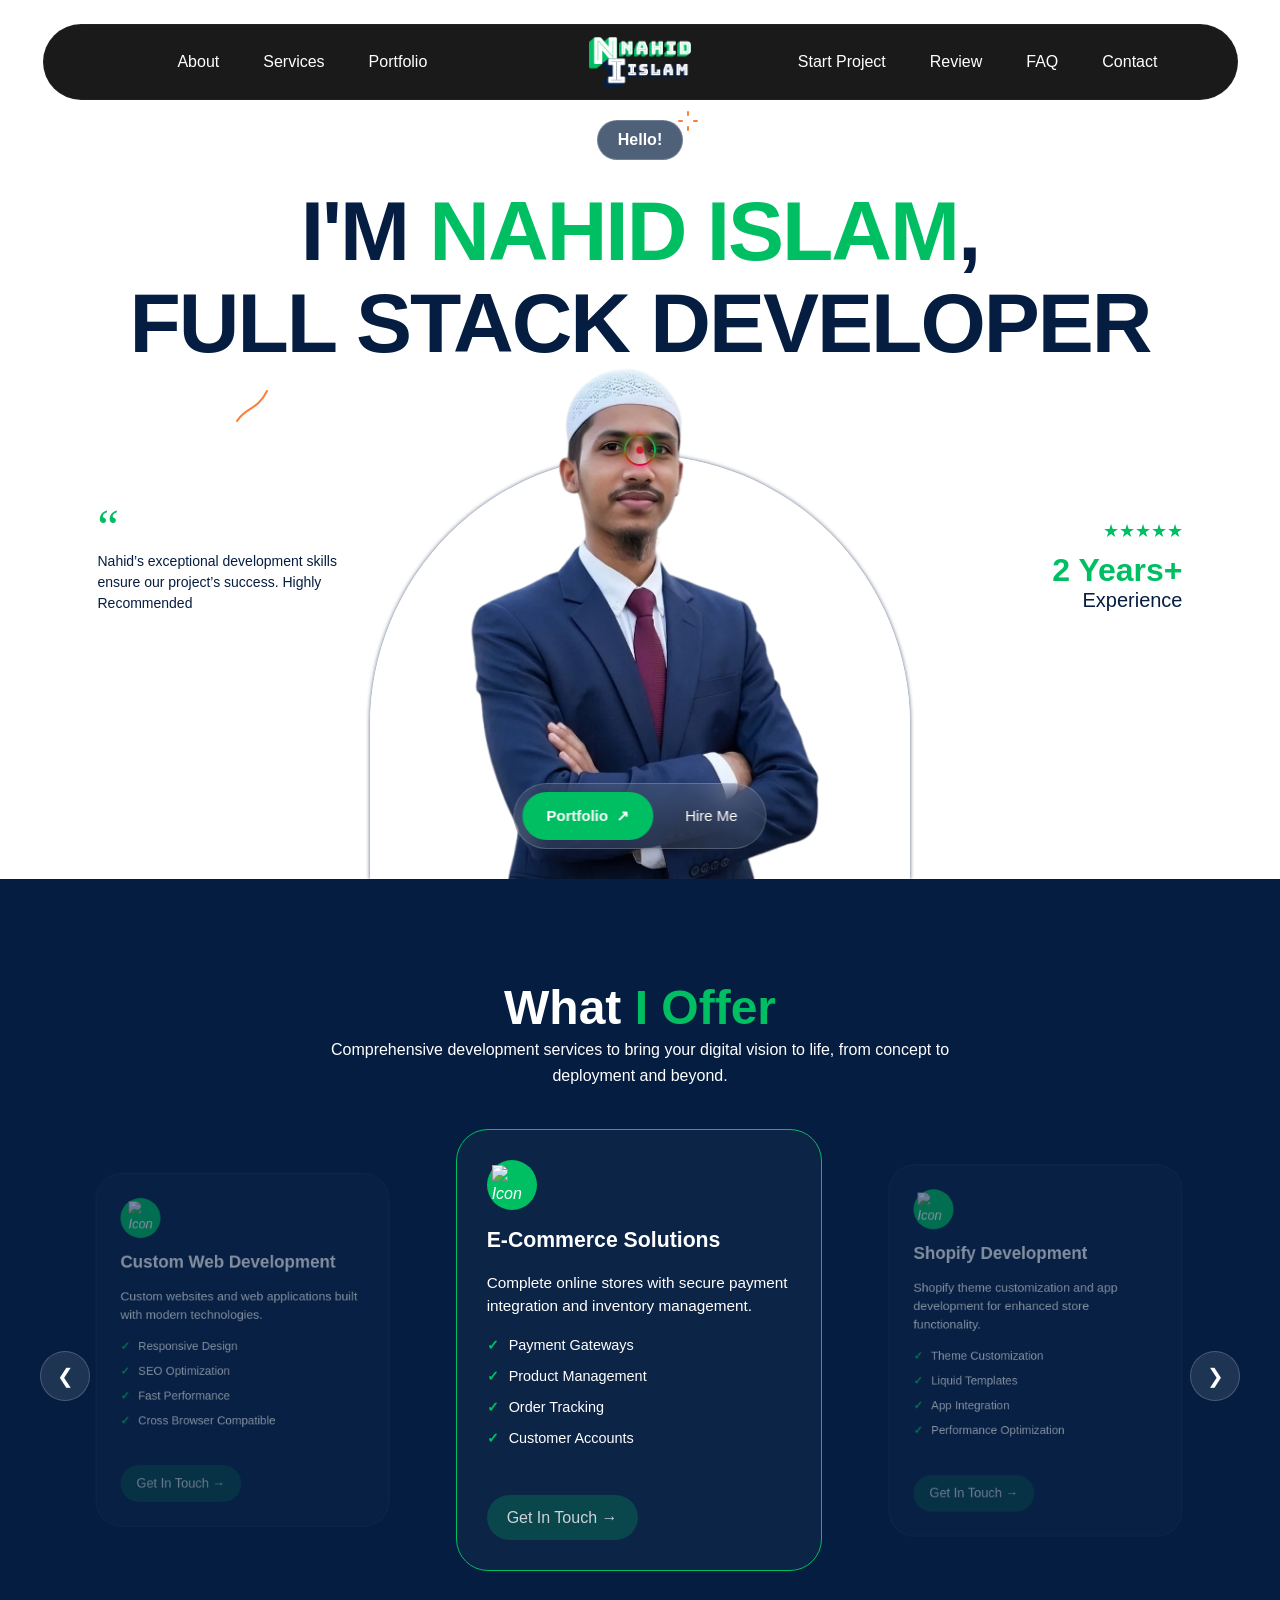
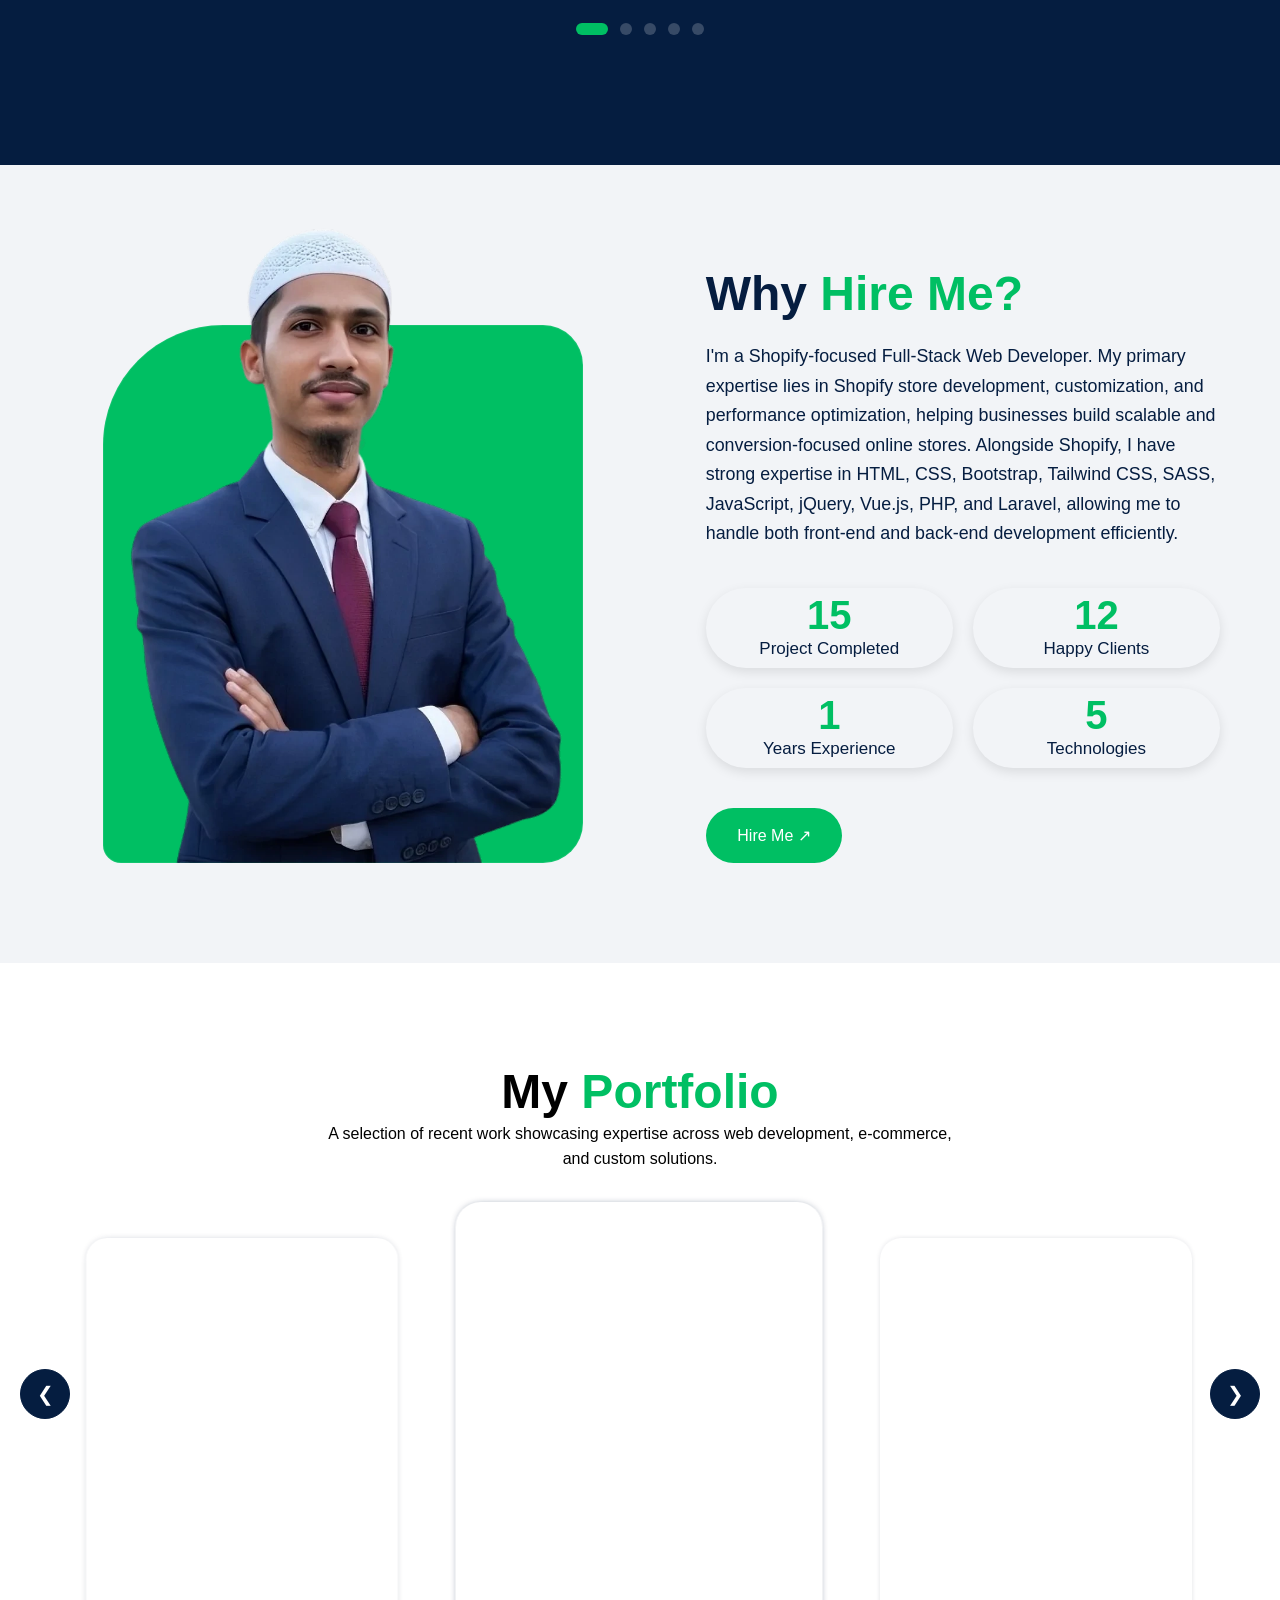
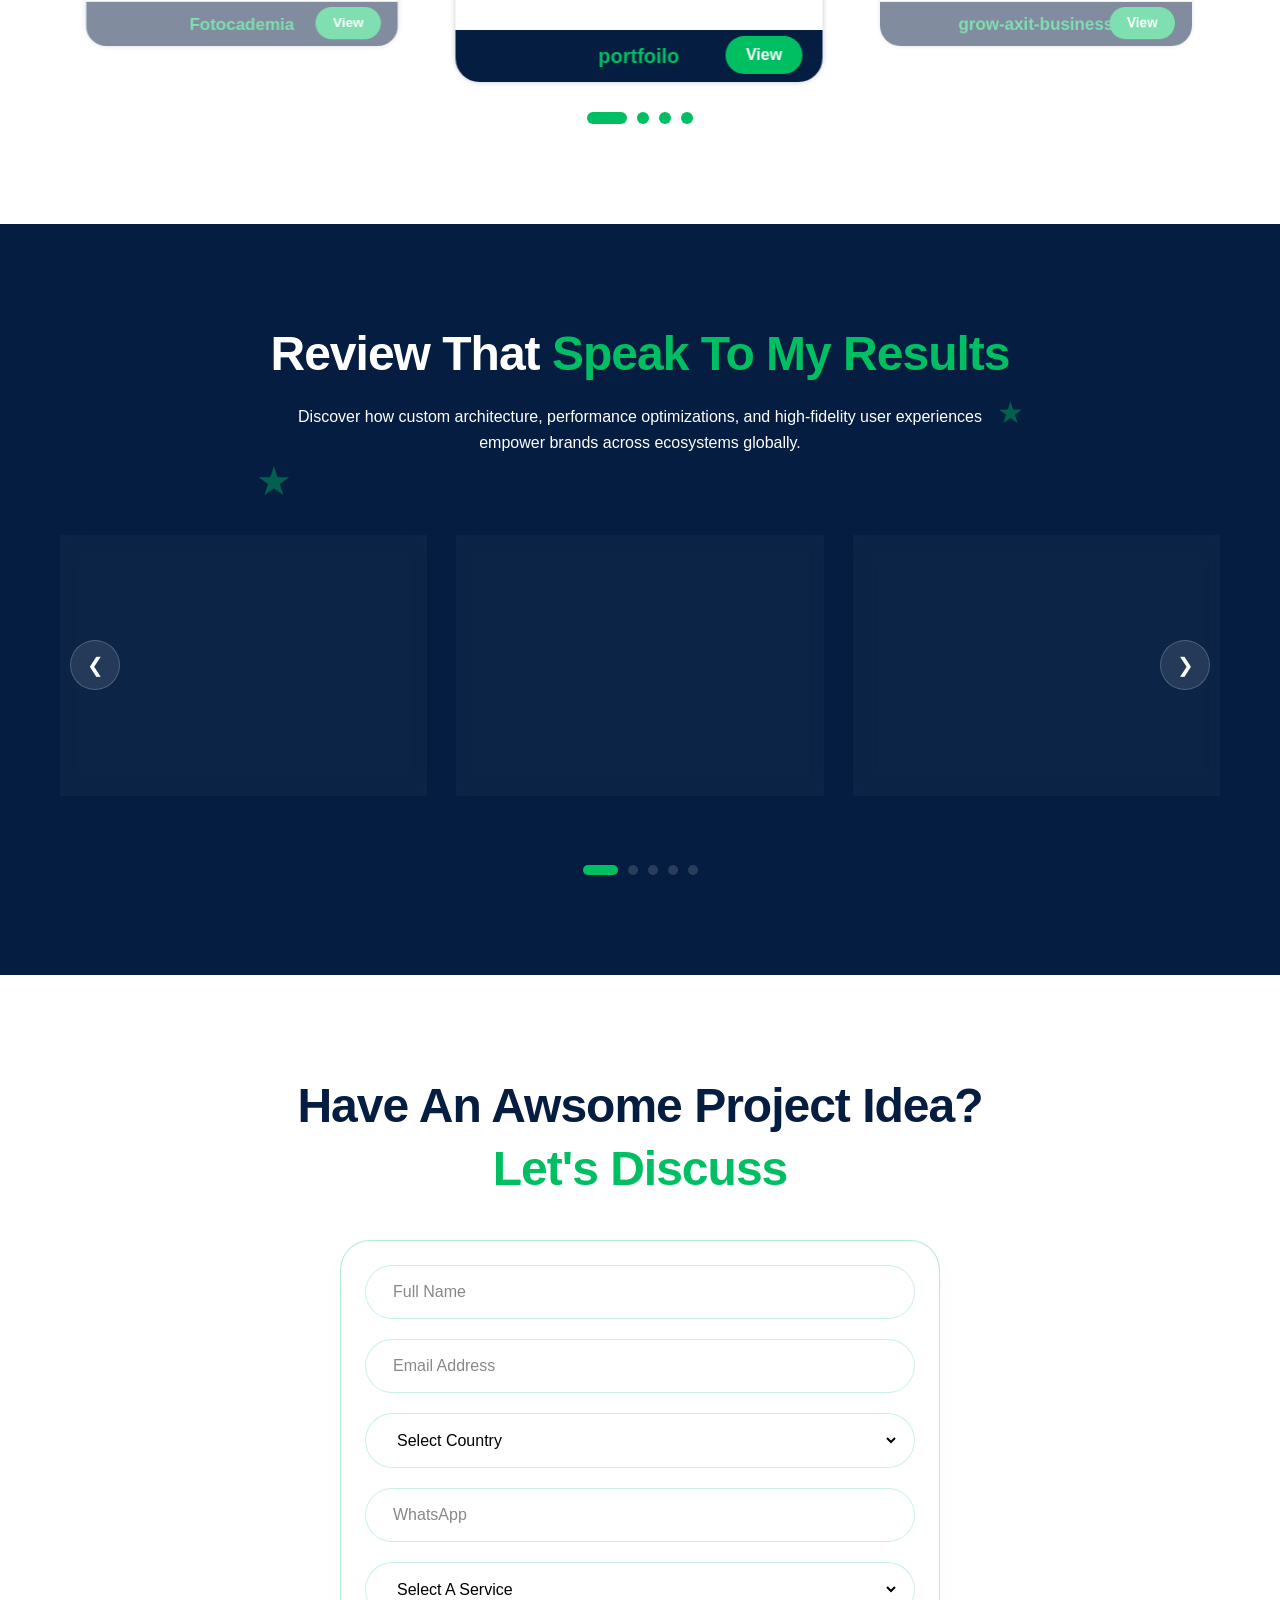
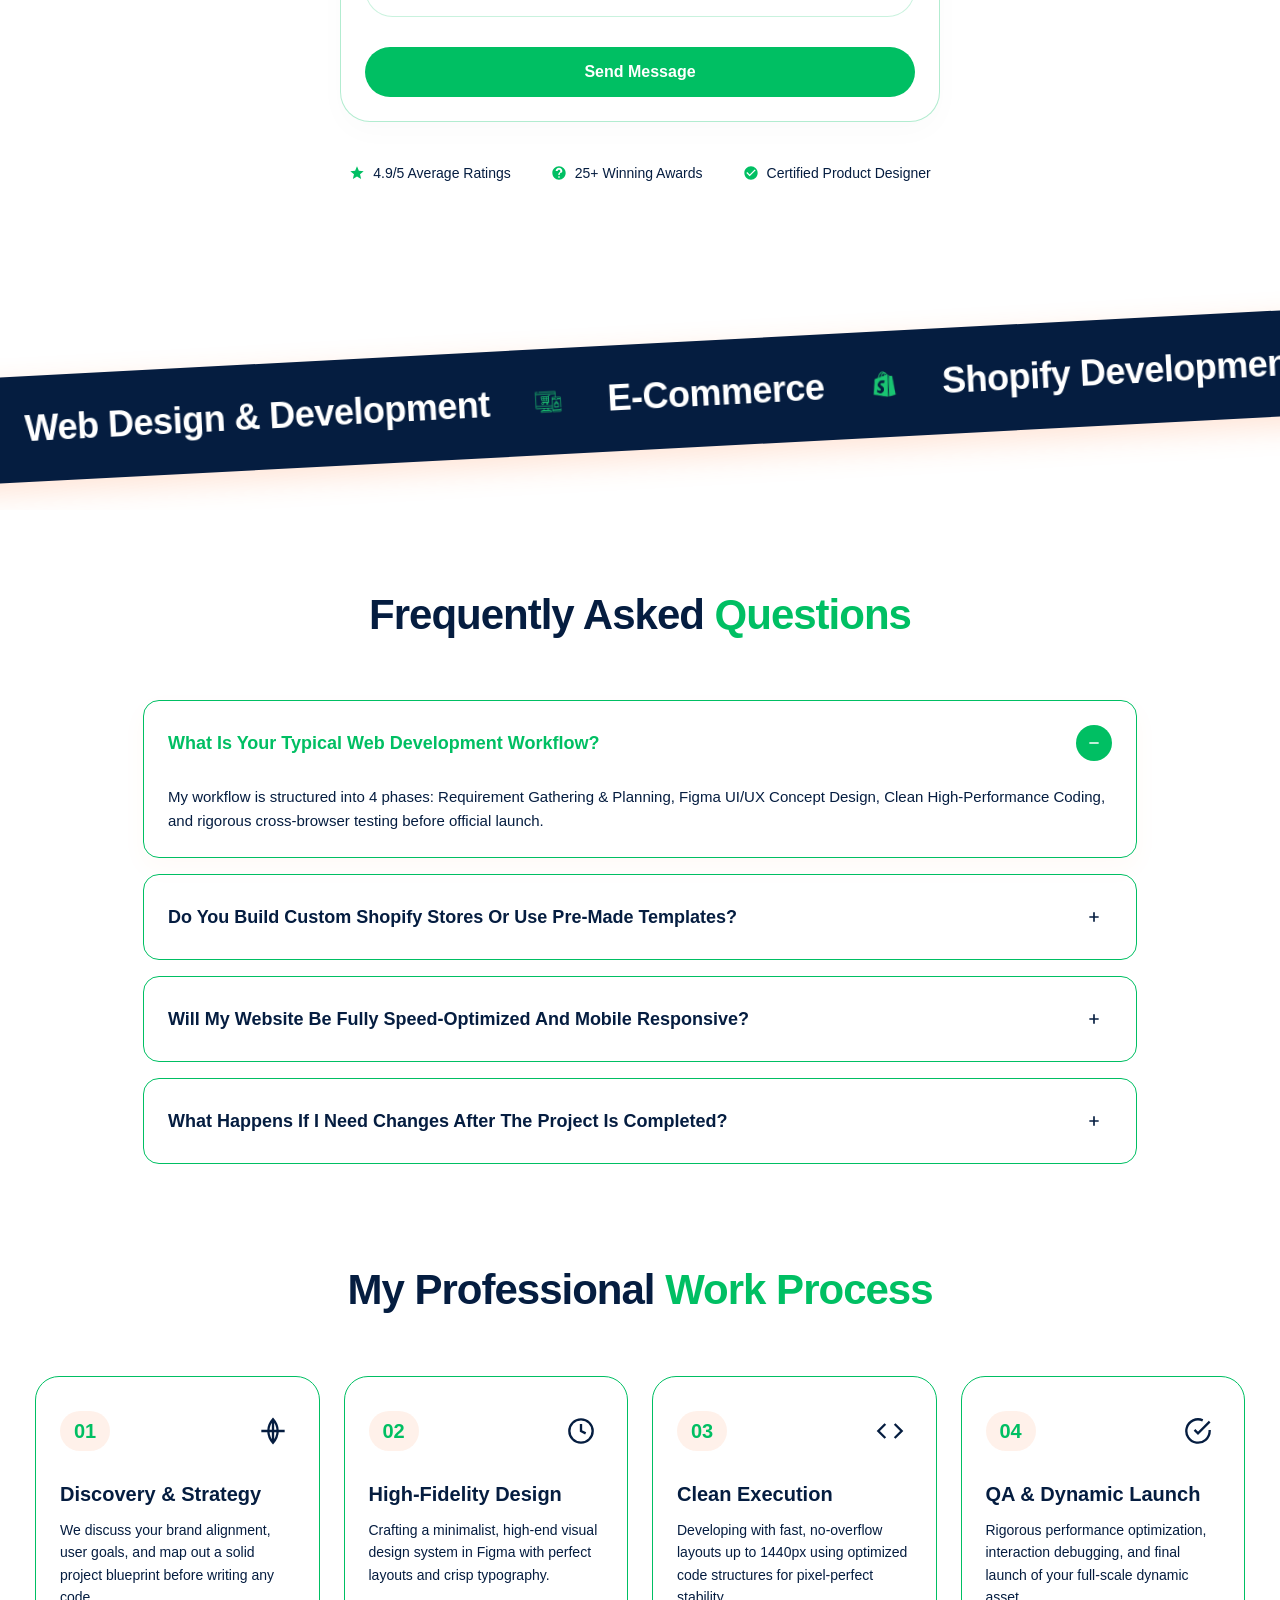
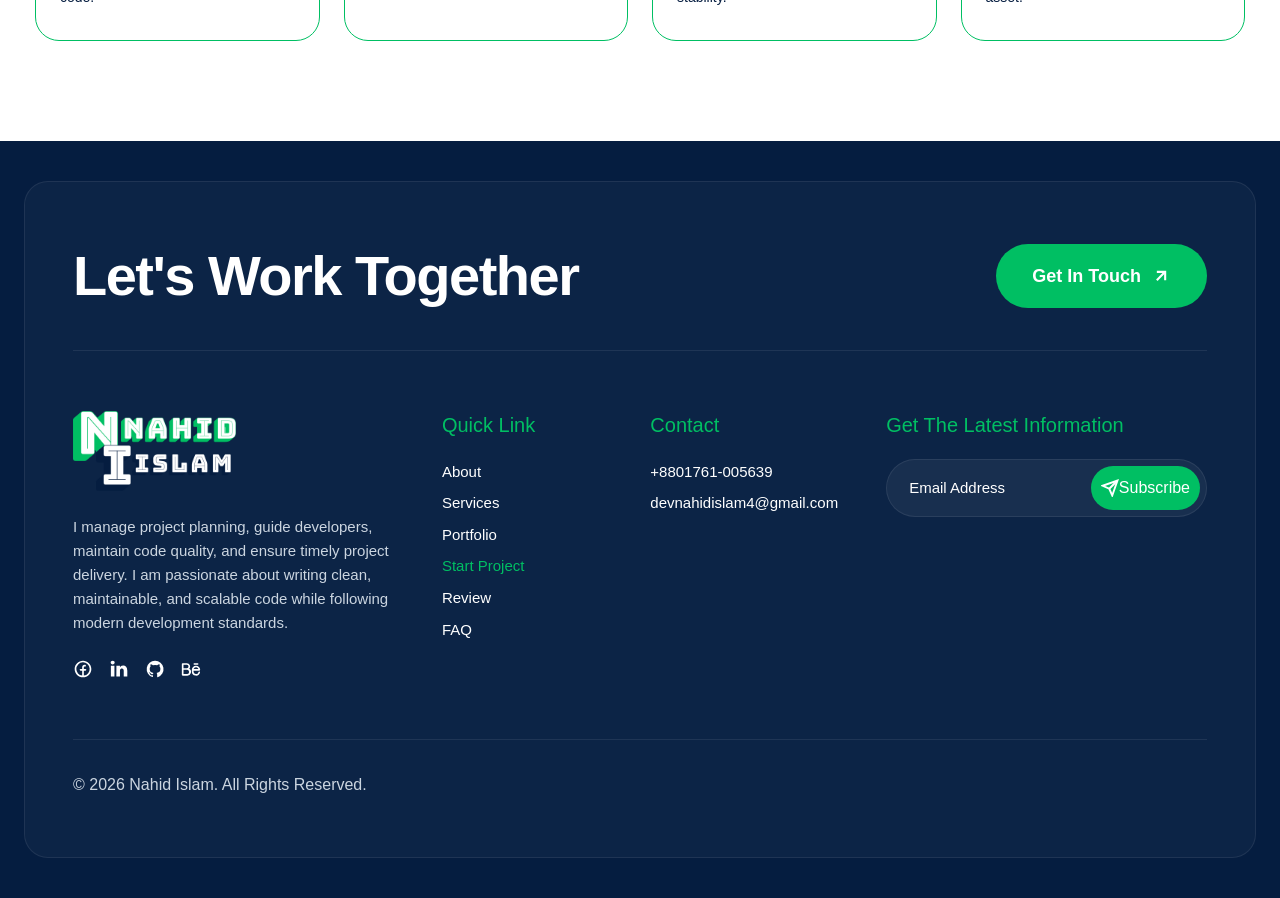
==== commit fc51851d: "Final Header Ver-1" ====
--- a/index.html
+++ b/index.html
@@ -24,86 +24,87 @@
          <header id="mainHeader" class="main-header">
             <div class="header-container container">
 
-               <!-- 1. Left Navigation Menu (Dynamically Injected) -->
-               <nav class="nav-menu nav-left" id="nahidHeaderLeftMenu"></nav>
-
-               <!-- 2. Central Brand Logo (Dynamically Injected) -->
-               <div class="brand-logo" id="nahidHeaderLogo"></div>
-
-               <!-- 3. Right Navigation Menu (Dynamically Injected) -->
-               <nav class="nav-menu nav-right" id="nahidHeaderRightMenu"></nav>
-
-               <!-- 4. Mobile Toggle Hamburger Button -->
-               <button class="mobile-toggle" id="nahidMobileToggle" aria-label="Toggle Navigation">
-                  <span></span>
-                  <span></span>
-                  <span></span>
-               </button>
-
+               <div class="header">
+                  <!-- 1. Left Navigation Menu (Dynamically Injected) -->
+                  <nav class="nav-menu nav-left" id="nahidHeaderLeftMenu"></nav>
+
+                  <!-- 2. Central Brand Logo (Dynamically Injected) -->
+                  <div class="brand-logo" id="nahidHeaderLogo"></div>
+
+                  <!-- 3. Right Navigation Menu (Dynamically Injected) -->
+                  <nav class="nav-menu nav-right" id="nahidHeaderRightMenu"></nav>
+
+                  <!-- 4. Mobile Toggle Hamburger Button -->
+                  <button class="mobile-toggle" id="nahidMobileToggle" aria-label="Toggle Navigation">
+                     <span></span>
+                     <span></span>
+                     <span></span>
+                  </button>
+               </div>
             </div>
          </header>
 
          <section class="hero-section section sections" id="nahidHeroSection">
             <div class="hero-container container">
-
-               <div class="greeting-badge">
-                  <span id="heroBadgeText"></span>
-                  <div id="heroBadgeIcon"></div>
-               </div>
-
-               <h1 class="hero-heading" id="heroHeading"></h1>
-
-               <div class="hero-center-content">
-                  <div class="circle-bg"></div>
-
-                  <div class="hero-image-container" id="heroImageWrapper">
-                  </div>
-
-                  <div class="cta-glass-container">
-                     <a href="#" class="btn-portfolio" id="heroBtnPortfolio">
-                        <span class="btn-text"></span>
-                        <span class="arrow">↗</span>
-                     </a>
-                     <a href="#" class="btn-hire" id="heroBtnHire"></a>
-                  </div>
-               </div>
-
-               <div class="hero-left-widget">
-                  <span class="quote-icon">“</span>
-                  <p class="quote-text" id="heroQuoteText"></p>
-               </div>
-
-               <div class="hero-right-widget">
-                  <div class="rating-stars" id="heroRatingStars"></div>
-                  <h4 class="experience-years" id="heroExpYears"></h4>
-                  <h6 class="experience-text" id="heroExpLabel"></h6>
-               </div>
-
-               <div class="deco-line-left" id="heroDecoLine"></div>
-
-               <!-- Hire Me Modal Area -->
-               <div id="nahid-hire-modal" class="nahid-modal-overlay">
-                  <div class="nahid-modal-card">
-                     <button id="nahid-modal-close" class="nahid-modal-close-btn">&times;</button>
-                     <h3 class="modal-title">Let's Work Together!</h3>
-                     <p class="modal-desc">Choose how you would like to connect with me:</p>
-
-                     <div class="modal-action-wrapper">
-                        <!-- Option 1: WhatsApp -->
-                        <a href="https://wa.me/01761005639" target="_blank" class="modal-btn btn-whatsapp">
-                           <i class="fab fa-whatsapp"></i> Chat On WhatsApp
-                           <span>For quick & instant replies</span>
+               <div class="hero">
+                  <div class="greeting-badge">
+                     <span id="heroBadgeText"></span>
+                     <div id="heroBadgeIcon"></div>
+                  </div>
+
+                  <h1 class="hero-heading" id="heroHeading"></h1>
+
+                  <div class="hero-center-content">
+                     <div class="circle-bg"></div>
+
+                     <div class="hero-image-container" id="heroImageWrapper">
+                     </div>
+
+                     <div class="cta-glass-container">
+                        <a href="#" class="btn-portfolio" id="heroBtnPortfolio">
+                           <span class="btn-text"></span>
+                           <span class="arrow">↗</span>
                         </a>
-
-                        <!-- Option 2: Scroll to Form -->
-                        <button id="nahid-modal-form-trigger" class="modal-btn btn-form-scroll">
-                           <i class="far fa-edit"></i> Fill Project Form
-                           <span>Share project details first</span>
-                        </button>
-                     </div>
-                  </div>
-               </div>
-
+                        <a href="#" class="btn-hire" id="heroBtnHire"></a>
+                     </div>
+                  </div>
+
+                  <div class="hero-left-widget">
+                     <span class="quote-icon">“</span>
+                     <p class="quote-text" id="heroQuoteText"></p>
+                  </div>
+
+                  <div class="hero-right-widget">
+                     <div class="rating-stars" id="heroRatingStars"></div>
+                     <h4 class="experience-years" id="heroExpYears"></h4>
+                     <h6 class="experience-text" id="heroExpLabel"></h6>
+                  </div>
+
+                  <div class="deco-line-left" id="heroDecoLine"></div>
+
+                  <!-- Hire Me Modal Area -->
+                  <div id="nahid-hire-modal" class="nahid-modal-overlay">
+                     <div class="nahid-modal-card">
+                        <button id="nahid-modal-close" class="nahid-modal-close-btn">&times;</button>
+                        <h3 class="modal-title">Let's Work Together!</h3>
+                        <p class="modal-desc">Choose how you would like to connect with me:</p>
+
+                        <div class="modal-action-wrapper">
+                           <!-- Option 1: WhatsApp -->
+                           <a href="https://wa.me/01761005639" target="_blank" class="modal-btn btn-whatsapp">
+                              <i class="fab fa-whatsapp"></i> Chat On WhatsApp
+                              <span>For quick & instant replies</span>
+                           </a>
+
+                           <!-- Option 2: Scroll to Form -->
+                           <button id="nahid-modal-form-trigger" class="modal-btn btn-form-scroll">
+                              <i class="far fa-edit"></i> Fill Project Form
+                              <span>Share project details first</span>
+                           </button>
+                        </div>
+                     </div>
+                  </div>
+               </div>
             </div>
          </section>
 
--- a/assets/css/main.min.css
+++ b/assets/css/main.min.css
@@ -1 +1 @@
-*,*::before,*::after{margin:0;padding:0;box-sizing:border-box;scroll-behavior:smooth}html{scroll-behavior:smooth;height:100%;-webkit-text-size-adjust:100%}body{font-family:"Poppins",sans-serif;font-size:16px;font-weight:400;line-height:1.6;background:#fff;font-style:normal;color:var(--text-color);text-rendering:optimizeLegibility;-webkit-font-smoothing:antialiased;-moz-osx-font-smoothing:grayscale;overflow-x:hidden;scroll-behavior:smooth}:root{--primary-color: #00bf63;--secondary-color: #051d40;--transparent: #ffffff02;--text-light: #ffffff;--text-dark: #051d40;--light-bg: #f2f4f7;--dark-bg: #051d40;--text-muted: #ffffff;--transition-smooth: all 0.3s cubic-bezier(0.4, 0, 0.2, 1);--transition-header: all 0.4s cubic-bezier(0.4, 0, 0.2, 1)}a{text-decoration:none;text-transform:capitalize;color:inherit;display:inline-block;transition:all .3s ease}ul,ol{list-style:none;padding:0;margin:0}img,picture,svg,video,canvas{max-width:100%;height:auto;display:block;font-style:italic}input,textarea,select,button{outline:0;border:none;font-family:inherit;font-size:inherit;background:rgba(0,0,0,0);text-transform:capitalize}textarea{resize:vertical}table{border-collapse:collapse;border-spacing:0;width:100%}button,[button],[role=button]{cursor:pointer}:focus-visible{outline:2px solid var(--primary-color);outline-offset:3px}@media(prefers-reduced-motion: reduce){html{scroll-behavior:auto}*,*::before,*::after{animation-duration:.01ms !important;animation-iteration-count:1 !important;transition-duration:.01ms !important;scroll-behavior:auto !important}}::-moz-selection{background-color:var(--primary-color);color:var(--white)}::selection{background-color:var(--primary-color);color:var(--white)}h1,h2,h3,h4,h5,h6{text-transform:capitalize}.sections{padding:100px 20px}@media(max-width: 767.99px){.sections{padding:60px 0}}.section-title{padding:10px 0}h1{font-size:56px;line-height:1.2;font-weight:700;font-family:"Poppins",sans-serif}@media(max-width: 768px){h1{font-size:36px}}h2{font-size:48px;line-height:1.2;font-weight:600;font-family:"Poppins",sans-serif}@media(max-width: 768px){h2{font-size:32px}}h3{font-size:40px;line-height:1.3;font-weight:500;font-family:"Poppins",sans-serif}@media(max-width: 768px){h3{font-size:28px}}h4{font-size:32px;line-height:1.3;font-weight:500;font-family:"Poppins",sans-serif}@media(max-width: 768px){h4{font-size:24px}}h5{font-size:24px;line-height:1.4;font-weight:400;font-family:"Poppins",sans-serif}@media(max-width: 768px){h5{font-size:20px}}h6{font-size:20px;line-height:1.4;font-weight:400;font-family:"Poppins",sans-serif}@media(max-width: 768px){h6{font-size:18px}}p{font-size:16px;line-height:1.6;font-weight:400;font-family:"Poppins",sans-serif}@media(max-width: 768px){p{font-size:16px}}.d-block{display:block}.d-inline-block{display:inline-block}.d-flex{display:flex}.d-grid{display:grid}.d-none{display:none}.justify-center{justify-content:center}.justify-between{justify-content:space-between}.justify-around{justify-content:space-around}.justify-start{justify-content:flex-start}.justify-end{justify-content:flex-end}.align-center{align-items:center}.align-start{align-items:flex-start}.align-end{align-items:flex-end}.pos-relative{position:relative}.pos-absolute{position:absolute}.text-start{text-align:start}.text-center{text-align:center}.text-end{text-align:end}.text-lowercase{text-transform:lowercase}.text-capitalize{text-transform:capitalize}.text-uppercase{text-transform:uppercase}.none{text-decoration:none}.underline{text-decoration:underline}.container{width:100%;max-width:1440px;margin:0 auto;padding:0 15px}.row{display:flex;flex-wrap:wrap;margin:0 -15px}[class*=col-]{width:100%;padding-right:15px;padding-left:15px;flex:0 0 auto}html{font-size:14px}.col-xs-1{width:8.3333333333%;padding:0 15px}.col-xs-2{width:16.6666666667%;padding:0 15px}.col-xs-3{width:25%;padding:0 15px}.col-xs-4{width:33.3333333333%;padding:0 15px}.col-xs-5{width:41.6666666667%;padding:0 15px}.col-xs-6{width:50%;padding:0 15px}.col-xs-7{width:58.3333333333%;padding:0 15px}.col-xs-8{width:66.6666666667%;padding:0 15px}.col-xs-9{width:75%;padding:0 15px}.col-xs-10{width:83.3333333333%;padding:0 15px}.col-xs-11{width:91.6666666667%;padding:0 15px}.col-xs-12{width:100%;padding:0 15px}@media(min-width: 576px){.container{max-width:571px}html{font-size:15px}.col-sm-1{width:8.3333333333%;padding:0 15px}.col-sm-2{width:16.6666666667%;padding:0 15px}.col-sm-3{width:25%;padding:0 15px}.col-sm-4{width:33.3333333333%;padding:0 15px}.col-sm-5{width:41.6666666667%;padding:0 15px}.col-sm-6{width:50%;padding:0 15px}.col-sm-7{width:58.3333333333%;padding:0 15px}.col-sm-8{width:66.6666666667%;padding:0 15px}.col-sm-9{width:75%;padding:0 15px}.col-sm-10{width:83.3333333333%;padding:0 15px}.col-sm-11{width:91.6666666667%;padding:0 15px}.col-sm-12{width:100%;padding:0 15px}}@media(min-width: 768px){.container{max-width:763px}html{font-size:16px}.col-md-1{width:8.3333333333%;padding:0 15px}.col-md-2{width:16.6666666667%;padding:0 15px}.col-md-3{width:25%;padding:0 15px}.col-md-4{width:33.3333333333%;padding:0 15px}.col-md-5{width:41.6666666667%;padding:0 15px}.col-md-6{width:50%;padding:0 15px}.col-md-7{width:58.3333333333%;padding:0 15px}.col-md-8{width:66.6666666667%;padding:0 15px}.col-md-9{width:75%;padding:0 15px}.col-md-10{width:83.3333333333%;padding:0 15px}.col-md-11{width:91.6666666667%;padding:0 15px}.col-md-12{width:100%;padding:0 15px}}@media(min-width: 992px){.container{max-width:987px}html{font-size:16px}.col-lg-1{width:8.3333333333%;padding:0 15px}.col-lg-2{width:16.6666666667%;padding:0 15px}.col-lg-3{width:25%;padding:0 15px}.col-lg-4{width:33.3333333333%;padding:0 15px}.col-lg-5{width:41.6666666667%;padding:0 15px}.col-lg-6{width:50%;padding:0 15px}.col-lg-7{width:58.3333333333%;padding:0 15px}.col-lg-8{width:66.6666666667%;padding:0 15px}.col-lg-9{width:75%;padding:0 15px}.col-lg-10{width:83.3333333333%;padding:0 15px}.col-lg-11{width:91.6666666667%;padding:0 15px}.col-lg-12{width:100%;padding:0 15px}}@media(min-width: 1200px){.container{max-width:1195px}html{font-size:17px}.col-xl-1{width:8.3333333333%;padding:0 15px}.col-xl-2{width:16.6666666667%;padding:0 15px}.col-xl-3{width:25%;padding:0 15px}.col-xl-4{width:33.3333333333%;padding:0 15px}.col-xl-5{width:41.6666666667%;padding:0 15px}.col-xl-6{width:50%;padding:0 15px}.col-xl-7{width:58.3333333333%;padding:0 15px}.col-xl-8{width:66.6666666667%;padding:0 15px}.col-xl-9{width:75%;padding:0 15px}.col-xl-10{width:83.3333333333%;padding:0 15px}.col-xl-11{width:91.6666666667%;padding:0 15px}.col-xl-12{width:100%;padding:0 15px}}@media(min-width: 1440px){.container{max-width:1435px}html{font-size:18px}.col-xxl-1{width:8.3333333333%;padding:0 15px}.col-xxl-2{width:16.6666666667%;padding:0 15px}.col-xxl-3{width:25%;padding:0 15px}.col-xxl-4{width:33.3333333333%;padding:0 15px}.col-xxl-5{width:41.6666666667%;padding:0 15px}.col-xxl-6{width:50%;padding:0 15px}.col-xxl-7{width:58.3333333333%;padding:0 15px}.col-xxl-8{width:66.6666666667%;padding:0 15px}.col-xxl-9{width:75%;padding:0 15px}.col-xxl-10{width:83.3333333333%;padding:0 15px}.col-xxl-11{width:91.6666666667%;padding:0 15px}.col-xxl-12{width:100%;padding:0 15px}}.btn{display:inline-flex;align-items:center;justify-content:center;text-align:center;font-weight:500;text-transform:capitalize;padding:.8rem 1.8rem;border-radius:50px;transition:all .3s ease;cursor:pointer;border:1px solid rgba(0,0,0,0)}.btn.btn-primary{background-color:#00bf63;color:#fff}.btn.btn-primary:hover{background-color:#051d40;transform:translateY(-2px);box-shadow:0 4px 12px rgba(0,0,0,.1)}.btn.btn-border{background-color:rgba(0,0,0,0);border-color:#051d40;color:#051d40}.btn.btn-border:hover{background-color:#051d40;color:#fff;transform:translateY(-2px)}.btn.btn-secondary{background-color:#051d40;color:#fff}.btn.btn-secondary:hover{background-color:#051d40}.btn.btn-sm{padding:.5rem 1rem;font-size:.9rem}.btn.btn-lg{padding:1.2rem 2.5rem;font-size:1.2rem}.sub-title{color:var(--primary-color)}.nahid-modal-overlay{position:fixed;top:0;left:0;width:100%;height:100%;background-color:rgba(0,0,0,.6);backdrop-filter:blur(5px);display:flex;align-items:center;justify-content:center;z-index:9999;opacity:0;pointer-events:none;transition:opacity .3s ease}.nahid-modal-overlay.active{opacity:1;pointer-events:auto}.nahid-modal-overlay.active .nahid-modal-card{transform:scale(1)}.nahid-modal-card{background:#fff;padding:40px 30px;border-radius:16px;max-width:500px;width:90%;position:relative;text-align:center;box-shadow:0 20px 40px rgba(0,0,0,.15);transform:scale(0.9);transition:transform .3s cubic-bezier(0.175, 0.885, 0.32, 1.275)}.nahid-modal-card .modal-title{font-size:24px;font-weight:700;color:#111b27;margin-bottom:8px}.nahid-modal-card .modal-desc{font-size:14px;color:#64748b;margin-bottom:30px}.nahid-modal-close-btn{position:absolute;top:15px;right:20px;background:none;border:none;font-size:28px;color:#94a3b8;cursor:pointer;transition:color .2s ease}.nahid-modal-close-btn:hover{color:#ef4444}.modal-action-wrapper{display:flex;flex-wrap:wrap;gap:16px}.modal-btn{display:flex;flex-direction:column;align-items:center;justify-content:center;padding:14px 24px;border-radius:12px;font-size:16px;font-weight:600;text-decoration:none;cursor:pointer;border:none;transition:all .25s ease}.modal-btn span{font-size:11px;font-weight:400;margin-top:2px;opacity:.8}.modal-btn.btn-whatsapp{background-color:var(--primary-color);color:#fff;border:1px solid var(--primary-color)}.modal-btn.btn-whatsapp:hover{background-color:var(--transparent);color:var(--secondary-color);border:1px solid var(--secondary-color);transform:translateY(-2px)}.modal-btn.btn-form-scroll{background-color:var(--secondary-color);color:var(--text-light);border:1px solid var(--secondary-color)}.modal-btn.btn-form-scroll:hover{background-color:var(--transparent);color:#1e293b;transform:translateY(-2px)}@media(pointer: fine){html,body,a,button,.hover-target{cursor:none !important}}.cursor-container{position:fixed;top:0;left:0;width:100%;height:100%;pointer-events:none;z-index:99999;mix-blend-mode:difference}.cursor-container .custom-cursor-outer{position:absolute;width:32px;height:32px;border:2px solid var(--primary-color);border-radius:50%;background-color:rgba(0,0,0,0);transform:translate(-50%, -50%) scale(1);box-shadow:0 0 12px var(--primary-color);transition:border-color .5s cubic-bezier(0.25, 1, 0.5, 1),box-shadow .5s cubic-bezier(0.25, 1, 0.5, 1),transform .4s cubic-bezier(0.34, 1.56, 0.64, 1);will-change:transform,top,left}.cursor-container .custom-cursor-inner{position:absolute;width:6px;height:6px;background-color:var(--primary-color);border-radius:50%;transform:translate(-50%, -50%) scale(1);box-shadow:0 0 8px var(--primary-color);transition:background-color .5s cubic-bezier(0.25, 1, 0.5, 1),box-shadow .5s cubic-bezier(0.25, 1, 0.5, 1),transform .4s cubic-bezier(0.34, 1.56, 0.64, 1);will-change:top,left}.cursor-container .cursor-container.is-hovered .custom-cursor-outer{transform:translate(-50%, -50%) scale(1.8);border-color:var(--primary-color);box-shadow:0 0 20px var(--primary-color)}.cursor-container .cursor-container.is-hovered .custom-cursor-inner{transform:translate(-50%, -50%) scale(2.2);background-color:var(--primary-color);box-shadow:0 0 12px var(--primary-color)}.cursor-container .cursor-container.is-clicked .custom-cursor-outer{transform:translate(-50%, -50%) scale(1.4)}.cursor-container .cursor-container.is-hovered.is-clicked .custom-cursor-outer{transform:translate(-50%, -50%) scale(2.2)}.cursor-container .trail-circle{position:absolute;width:8px;height:8px;border-radius:50%;background-color:var(--primary-color);transform:translate(-50%, -50%);pointer-events:none;will-change:top,left}.cursor-container .cursor-ripple{position:absolute;border:2px solid var(--primary-color);border-radius:50%;transform:translate(-50%, -50%);animation:ripple-out .6s cubic-bezier(0.1, 0.8, 0.3, 1) forwards}@keyframes ripple-out{0%{width:20px;height:20px;opacity:1}100%{width:90px;height:90px;opacity:0;border-color:var(--primary-color)}}#mainHeader{margin:24px auto 0 auto;max-width:1440px;width:calc(100% - 48px);background-color:#1a1a1a;border-radius:100px;padding:12px 32px;position:relative;z-index:1000;border:1px solid hsla(0,0%,100%,.03);transition:all .4s cubic-bezier(0.4, 0, 0.2, 1)}#mainHeader.sticky{position:fixed;max-width:100%;top:0;left:0;right:0;width:100%;margin-top:0;border-radius:0;padding:16px 48px;background-color:rgba(17,17,17,.85);backdrop-filter:blur(16px);-webkit-backdrop-filter:blur(16px);box-shadow:0 4px 30px rgba(0,0,0,.4);border-bottom:1px solid hsla(0,0%,100%,.05)}#mainHeader .header-container{display:grid;grid-template-columns:1fr .4fr 1fr;gap:20px;justify-content:space-evenly;justify-items:center}#mainHeader .brand-logo{display:flex;align-items:center;justify-content:center;gap:12px;color:#fff;font-weight:800;font-size:22px;letter-spacing:.5px;cursor:pointer}#mainHeader .logo-img{max-height:50px;width:auto;-o-object-fit:contain;object-fit:contain;display:block}#mainHeader .logo-icon-box{background-color:var(--primary-color);color:#fff;width:42px;height:42px;display:flex;align-items:center;justify-content:center;border-radius:50%;font-size:15px;font-weight:800}#mainHeader .logo-inner-icon{letter-spacing:-1px;margin-right:-1px}#mainHeader .nav-menu{display:flex;gap:20px;align-items:center}#mainHeader .nav-item{color:#fff;text-decoration:none;font-size:16px;font-weight:500;transition:all .3s cubic-bezier(0.4, 0, 0.2, 1);padding:12px;border-radius:100px}#mainHeader .nav-item:hover{color:var(--primary-color);opacity:.9}#mainHeader .nav-item.active{background-color:var(--primary-color);color:#fff !important;font-weight:700;box-shadow:0 4px 15px rgba(255,122,48,.25)}#mainHeader .mobile-toggle{display:none;flex-direction:column;gap:6px;background:none;border:none;cursor:pointer;padding:8px;z-index:1100}#mainHeader .mobile-toggle span{display:block;width:24px;height:2.5px;background-color:#fff;border-radius:4px;transition:all .3s cubic-bezier(0.4, 0, 0.2, 1)}@media(max-width: 991px){#mainHeader .header-container{display:flex;justify-content:space-between;align-items:center;width:100%}#mainHeader .mobile-toggle{display:flex !important;order:3}#mainHeader .nav-menu{position:fixed;top:0;width:280px;height:100vh;background:#161616;flex-direction:column;padding:100px 24px 40px 24px;align-items:flex-start;justify-content:flex-start;gap:10px;transition:all .4s cubic-bezier(0.4, 0, 0.2, 1);box-shadow:20px 0 40px rgba(0,0,0,.5)}#mainHeader .nav-left{left:0;transform:translateX(-101%);border-right:1px solid hsla(0,0%,100%,.05)}#mainHeader .nav-right{right:0;transform:translateX(101%);padding-top:260px;background:rgba(0,0,0,0);box-shadow:none;z-index:1001}#mainHeader .nav-item{width:100%;padding:14px}#mainHeader.mobile-nav-open .nav-left,#mainHeader.mobile-nav-open .nav-right{transform:translateX(0)}#mainHeader.mobile-nav-open .mobile-toggle span:nth-child(1){transform:translateY(8.5px) rotate(45deg)}#mainHeader.mobile-nav-open .mobile-toggle span:nth-child(2){opacity:0;transform:translateX(-10px)}#mainHeader.mobile-nav-open .mobile-toggle span:nth-child(3){transform:translateY(-8.5px) rotate(-45deg)}}@media(max-width: 480px){#mainHeader{padding:12px 20px;width:calc(100% - 32px)}#mainHeader .brand-logo{font-size:18px}#mainHeader .logo-icon-box{width:36px;height:36px;font-size:13px}}#nahidHeroSection{position:relative;padding:20px 0 0 0;display:flex;align-items:center;justify-content:center;overflow:hidden;width:100%}#nahidHeroSection .hero-container{width:100%;max-width:1440px;position:relative;display:flex;flex-direction:column;align-items:center;z-index:10}#nahidHeroSection .greeting-badge{position:relative;border:1px solid hsla(0,0%,100%,.2);background-color:color-mix(in srgb, var(--secondary-color) 70%, transparent);backdrop-filter:blur(5px);-webkit-backdrop-filter:blur(5px);padding:6px 20px;border-radius:30px;font-weight:600;font-size:16px;margin-bottom:25px;z-index:12;color:#fff}#nahidHeroSection .sparkle-icon{position:absolute;top:-12px;right:-18px}#nahidHeroSection .hero-heading{font-size:84px;font-weight:800;line-height:1.1;text-align:center;letter-spacing:-2px;margin-bottom:-30px;position:relative;z-index:11;pointer-events:none;color:var(--text-dark);text-transform:uppercase}#nahidHeroSection .highlight-text{color:var(--primary-color)}#nahidHeroSection .hero-center-content{position:relative;width:100%;max-width:600px;height:530px;display:flex;justify-content:center;align-items:flex-end;z-index:12;margin-top:10px;overflow:hidden}#nahidHeroSection .circle-bg{display:none;position:absolute;bottom:0;left:50%;transform:translateX(-50%);width:100%;height:100%;background-color:#ffdeca;border-top-left-radius:500px;border-top-right-radius:500px;z-index:-1}#nahidHeroSection .hero-image-container{width:90%;max-width:600px;height:80%;display:flex;justify-content:center;align-items:flex-end;border-top-left-radius:500px;border-top-right-radius:500px;background:linear-gradient(161deg, var(--text-light) 0%, #ffffff 100%);box-shadow:0 0 4px 0px rgba(5,29,64,.1),0px 0px 4px 0px rgba(5,29,64,0.6196078431);animation:floatingGlow 1s ease-in-out infinite alternate;transition:all .5s ease}@keyframes floatingGlow{0%{box-shadow:0 0 6px -2px rgba(5,29,64,.1),0px 0px 6px -2px rgba(5,29,64,0.6196078431)}50%{box-shadow:0 0 7px -2px rgba(5,29,64,.15),0px 0px 7px -2px #4caf50}100%{box-shadow:0 0 10px -2px rgba(5,29,64,.12),0px 0px 10px -2px #4caf50}}#nahidHeroSection .hero-image{width:100%;height:100%;-o-object-fit:contain;object-fit:contain;position:absolute}#nahidHeroSection .image-overlay{position:absolute;top:0;left:0;width:100%;height:100%;pointer-events:none;z-index:2}#nahidHeroSection .cta-glass-container{position:absolute;bottom:30px;left:50%;transform:translateX(-50%);background:hsla(0,0%,100%,.1);backdrop-filter:blur(15px);-webkit-backdrop-filter:blur(15px);border:1px solid hsla(0,0%,100%,.2);padding:8px;border-radius:100px;display:flex;gap:12px;align-items:center;z-index:20}#nahidHeroSection .btn-portfolio{background-color:var(--primary-color);color:#fff;text-decoration:none;padding:12px 24px;border-radius:100px;font-weight:600;font-size:15px;display:flex;align-items:center;gap:8px;transition:transform .2s ease}#nahidHeroSection .btn-portfolio:hover{transform:scale(1.03)}#nahidHeroSection .btn-hire{color:#fff;text-decoration:none;padding:12px 20px;font-weight:500;font-size:15px;transition:opacity .2s ease}#nahidHeroSection .btn-hire:hover{opacity:.8}#nahidHeroSection .hero-left-widget{position:absolute;left:40px;bottom:35%;max-width:240px;z-index:15}#nahidHeroSection .quote-icon{font-size:48px;color:var(--primary-color);font-family:serif;line-height:1;display:block}#nahidHeroSection .quote-text{font-size:14px;color:var(--text-dark);line-height:1.5;font-weight:500}#nahidHeroSection .hero-right-widget{position:absolute;right:40px;bottom:35%;text-align:right;z-index:15}#nahidHeroSection .rating-stars{color:var(--primary-color);font-size:18px;margin-bottom:8px}#nahidHeroSection .experience-years{font-weight:800;line-height:1;color:var(--primary-color)}#nahidHeroSection .experience-text{color:var(--text-dark);font-weight:500}#nahidHeroSection .deco-line-left{position:absolute;left:15%;top:35%;z-index:2}@media(max-width: 1200px){#nahidHeroSection .hero-left-widget{left:15px}#nahidHeroSection .hero-right-widget{right:15px}#nahidHeroSection .deco-line-left{display:none}}@media(max-width: 991px){#nahidHeroSection .hero-heading{font-size:64px}#nahidHeroSection .hero-left-widget,#nahidHeroSection .hero-right-widget{position:relative;bottom:0;left:0;right:0;text-align:center;max-width:100%;margin-top:35px;display:none}#nahidHeroSection .hero-right-widget{text-align:center}}@media(max-width: 768px){#nahidHeroSection .hero-heading{font-size:44px;margin-bottom:-20px}#nahidHeroSection .hero-center-content{max-width:100%;height:400px}#nahidHeroSection .cta-glass-container{width:-moz-max-content;width:max-content;justify-content:center;bottom:20px}}.nahid-services-section{background:var(--dark-bg);color:#fff;font-family:var(--font-family);overflow:hidden}.nahid-services-section .nahid-container{max-width:1440px;margin:0 auto;padding:0 40px;box-sizing:border-box;-webkit-user-select:none;-moz-user-select:none;user-select:none}.nahid-services-section .nahid-container .nahid-services-header{display:flex;flex-direction:column;justify-content:center;align-items:center;max-width:700px;width:100%;margin:0 auto;text-align:center}.nahid-services-section .nahid-container .services{position:relative;padding:30px 0}.nahid-services-section .nahid-container .services .nahid-prev-btn,.nahid-services-section .nahid-container .services .nahid-next-btn{position:absolute;top:50%;transform:translateY(-50%);background:hsla(0,0%,100%,.1);border:1px solid hsla(0,0%,100%,.2);color:#fff;width:50px;height:50px;border-radius:50%;cursor:pointer;z-index:10;display:flex;align-items:center;justify-content:center;font-size:20px;transition:all .3s ease}.nahid-services-section .nahid-container .services .nahid-prev-btn:hover,.nahid-services-section .nahid-container .services .nahid-next-btn:hover{background:var(--primary-color);border-color:var(--primary-color)}.nahid-services-section .nahid-container .services .nahid-prev-btn{left:-20px}.nahid-services-section .nahid-container .services .nahid-next-btn{right:-20px}.nahid-services-section .nahid-container .services .nahid-services-header{display:flex;justify-content:space-between;align-items:center;margin-bottom:50px}.nahid-services-section .nahid-container .services .nahid-services-slider-viewport{width:100%;overflow:hidden}.nahid-services-section .nahid-container .services .nahid-services-track{display:flex;gap:30px;transition:transform .6s cubic-bezier(0.25, 1, 0.5, 1);will-change:transform;align-items:center;cursor:grab}.nahid-services-section .nahid-container .services .nahid-services-track .nahid-service-card{flex:0 0 calc(33.333% - 20px);background:hsla(0,0%,100%,.03);border:1px solid hsla(0,0%,100%,.08);border-radius:32px;padding:30px;display:flex;gap:16px;flex-direction:column;box-sizing:border-box;position:relative;overflow:hidden;transition:.4s ease-in-out;transform:scale(0.8)}.nahid-services-section .nahid-container .services .nahid-services-track .nahid-service-card.nahid-active-card{transform:scale(1);border:1px solid var(--primary-color);opacity:1}.nahid-services-section .nahid-container .services .nahid-services-track .nahid-service-card:not(.nahid-active-card){opacity:.5}@media(max-width: 991.99px){.nahid-services-section .nahid-container .services .nahid-services-track .nahid-service-card{flex:0 0 calc(50% - 15px)}}@media(max-width: 767.99px){.nahid-services-section .nahid-container .services .nahid-services-track .nahid-service-card{flex:0 0 100%}}.nahid-services-section .nahid-container .services .nahid-services-track .nahid-card-1 .nahid-card-icon img,.nahid-services-section .nahid-container .services .nahid-services-track .nahid-card-5 .nahid-card-icon img{max-width:30px !important}.nahid-services-section .nahid-container .services .nahid-services-track .nahid-card-icon{background:var(--primary-color);border-radius:50px;width:50px;height:50px;display:flex;justify-content:center;align-items:center}.nahid-services-section .nahid-container .services .nahid-services-track .nahid-card-icon img{width:100%;max-width:40px;height:auto;-o-object-fit:cover;object-fit:cover}.nahid-services-section .nahid-container .services .nahid-services-track .nahid-service-card-title{font-weight:600;font-size:1.25rem;margin:0}.nahid-services-section .nahid-container .services .nahid-services-track .nahid-service-desc{font-size:.9rem;color:var(--text-light);line-height:1.5}.nahid-services-section .nahid-container .services .nahid-services-track .nahid-service-features{list-style:none;padding:0;margin:0}.nahid-services-section .nahid-container .services .nahid-services-track .nahid-service-features li{font-size:.85rem;margin-bottom:8px;display:flex;align-items:center}.nahid-services-section .nahid-container .services .nahid-services-track .nahid-service-features li .check-icon{color:var(--primary-color);margin-right:10px;font-weight:bold}.nahid-services-section .nahid-container .services a.nahid-contact-btn{display:flex;align-items:center;justify-content:flex-start;gap:10px;background:rgba(0,191,99,.2901960784);opacity:.8;padding:10px 20px;margin-top:20px;border-radius:50px;max-width:-moz-fit-content;max-width:fit-content;color:#fff;transition:all .3s ease;text-transform:capitalize}.nahid-services-section .nahid-container .services a.nahid-contact-btn:hover{background:var(--primary-color);opacity:1}.nahid-services-section .nahid-container .services .nahid-services-pagination{display:flex;justify-content:center;gap:12px;margin-top:40px}.nahid-services-section .nahid-container .services .nahid-services-pagination .service-slider-dot{width:12px;height:12px;background:hsla(0,0%,100%,.2);border-radius:50%;cursor:pointer;transition:all .3s ease-in-out}.nahid-services-section .nahid-container .services .nahid-services-pagination .service-slider-dot.service-slider-dot-active{background:var(--primary-color);width:32px;border-radius:6px}@media(max-width: 1024px){.nahid-services-section .nahid-service-card{flex:0 0 calc(50% - 15px)}}@media(max-width: 680px){.nahid-services-section .nahid-service-card{flex:0 0 100%}}.nahid-experience-section{padding:100px 0;font-family:var(--font-family);position:relative}.nahid-experience-section .nahid-exp-container{max-width:1200px;margin:0 auto;padding:0 40px}.nahid-experience-section .nahid-exp-header{text-align:center;margin-bottom:80px}.nahid-experience-section .nahid-exp-main-title{font-size:2.8rem;font-weight:700;color:var(--secondary-color);margin:0}.nahid-experience-section .nahid-exp-main-title .accent-orange{color:var(--primary-color)}.nahid-experience-section .nahid-timeline-wrapper{position:relative;display:flex;flex-direction:column;gap:60px}.nahid-experience-section .nahid-timeline-center-line{position:absolute;left:50%;top:15px;bottom:15px;width:2px;border-left:2px dashed hsla(0,0%,100%,.2);transform:translateX(-50%);z-index:1}.nahid-experience-section .nahid-timeline-item{display:grid;grid-template-columns:1fr 100px 1fr;align-items:flex-start;position:relative;z-index:2}.nahid-experience-section .nahid-timeline-left-block{text-align:left;padding-right:20px}.nahid-experience-section .nahid-timeline-left-block .company-name{font-size:1.65rem;font-weight:700;color:var(--secondary-color);margin:0 0 8px 0}.nahid-experience-section .nahid-timeline-left-block .experience-duration{font-size:1rem;color:var(--text-dark);font-weight:500}.nahid-experience-section .nahid-timeline-center-dot-box{display:flex;justify-content:center;align-items:center;height:38px}.nahid-experience-section .timeline-dot{width:24px;height:24px;border-radius:50%;position:relative;display:inline-block;background:var(--secondary-color)}.nahid-experience-section .timeline-dot.orange-pill{background:var(--primary-color);border:4px solid var(--dark-bg);box-shadow:0 0 0 2px var(--primary-color),0 0 0 5px rgba(255,122,48,.15)}.nahid-experience-section .timeline-dot.dark-pill{background:var(--secondary-color);border:4px solid var(--dark-bg);box-shadow:0 0 0 2px var(--secondary-color),0 0 0 5px hsla(0,0%,100%,.15)}.nahid-experience-section .nahid-timeline-right-block{padding-left:20px}.nahid-experience-section .nahid-timeline-right-block .role-designation{font-size:1.65rem;font-weight:700;color:var(--secondary-color);margin:0 0 12px 0}.nahid-experience-section .nahid-timeline-right-block .role-desc{font-size:1rem;line-height:1.6;color:var(--text-dark);margin:0}.nahid-experience-section .nahid-timeline-right-block .role-desc.descriptive-blank{margin:0}@media(max-width: 991px){.nahid-experience-section .nahid-timeline-center-line{left:20px;transform:none}.nahid-experience-section .nahid-timeline-item{grid-template-columns:1fr;gap:15px;padding-left:50px}.nahid-experience-section .nahid-timeline-left-block{padding-right:0}.nahid-experience-section .nahid-timeline-left-block .company-name{font-size:1.4rem}.nahid-experience-section .nahid-timeline-center-dot-box{position:absolute;left:0;top:0;height:auto}.nahid-experience-section .nahid-timeline-right-block{padding-left:0}.nahid-experience-section .nahid-timeline-right-block .role-designation{font-size:1.4rem}}@media(max-width: 480px){.nahid-experience-section .nahid-exp-container{padding:0 20px}.nahid-experience-section .nahid-exp-main-title{font-size:2rem}}.nahid-hire-section{background-color:var(--light-bg);font-family:var(--font-family);overflow:hidden}.nahid-hire-section .nahid-hire-container{max-width:1400px;margin:0 auto;padding:0 40px;display:grid;grid-template-columns:1.1fr 1fr;align-items:center;gap:80px}.nahid-hire-section .nahid-hire-media-wrapper{position:relative;width:100%;max-height:620px;display:flex;justify-content:center;align-items:flex-end;height:-webkit-fill-available}.nahid-hire-section .nahid-asymmetric-bg-card{position:absolute;top:60px;width:480px;height:-webkit-fill-available;background:var(--primary-color);border:1px solid hsla(0,0%,100%,.08);border-radius:120px 40px 40px 18px;z-index:1}.nahid-hire-section .nahid-hire-avatar{position:absolute;bottom:0;z-index:2;height:-webkit-fill-available;width:auto;-o-object-fit:contain;object-fit:contain;display:block;transform:translate(-3px, -30px) scale(1.1)}.nahid-hire-section .nahid-hire-content-wrapper{display:flex;flex-direction:column;gap:20px}.nahid-hire-section .nahid-hire-main-title{color:var(--secondary-color)}.nahid-hire-section .nahid-hire-main-title span.accent-orange{color:var(--primary-color)}.nahid-hire-section .nahid-hire-description{font-size:1.05rem;line-height:1.65;color:var(--text-dark)}.nahid-hire-section .nahid-stats-grid-track{display:grid;grid-template-columns:repeat(2, 1fr);gap:20px;margin:20px 0}.nahid-hire-section .nahid-stat-card-item{display:flex;flex-direction:column;box-shadow:0 4px 12px rgba(0,0,0,.1);border-radius:50px;height:80px;text-align:center;align-items:center;justify-content:center}.nahid-hire-section .nahid-stat-card-item .stat-counter-number{font-weight:700;color:var(--primary-color);line-height:1}.nahid-hire-section .nahid-stat-card-item .stat-counter-label{font-size:1rem;color:var(--text-dark);font-weight:500;margin:0}.nahid-hire-section .nahid-btn-pill-outline{border-radius:50px}.nahid-hire-section .nahid-btn-pill-outline:hover{background:var(--primary-color);border-color:var(--primary-color);transform:translateY(-3px)}@media(max-width: 991.99px){.nahid-hire-section .nahid-hire-container{grid-template-columns:1fr;gap:60px;text-align:center}.nahid-hire-section .nahid-stats-grid-track{justify-content:center;gap:16px}.nahid-hire-section .nahid-hire-media-wrapper{width:auto;max-height:620px;height:400px}.nahid-hire-section .nahid-asymmetric-bg-card{top:40px;width:340px}.nahid-hire-section .nahid-hire-avatar{transform:translate(-3px, -21px) scale(1.1)}}@media(max-width: 425px){.nahid-hire-section .nahid-asymmetric-bg-card{top:52px;width:350px;height:90%;border-radius:120px 40px 56px 40px}.nahid-hire-section .nahid-hire-section .nahid-hire-avatar{bottom:0;width:100%}}@media(max-width: 480px){.nahid-hire-section .nahid-hire-container{padding:0 20px}.nahid-hire-section .nahid-stats-grid-track{grid-template-columns:1fr;gap:16px}}.portfolio-section{font-family:var(--font-family)}.portfolio-section .portfolio-container{max-width:1440px;margin:0 auto;padding:0 40px;box-sizing:border-box;position:relative}.portfolio-section .portfolio-container .portfolio{display:flex;flex-direction:column;align-items:center;justify-content:center;gap:20px}.portfolio-section .portfolio-container #portfolioSlider{display:flex;flex-direction:row;align-items:center;gap:30px;transition:transform .5s cubic-bezier(0.25, 1, 0.5, 1);will-change:transform}.portfolio-section .portfolio-container .portfolio-slide{transition:transform .4s ease,opacity .4s ease;transform:scale(0.85);opacity:.5}.portfolio-section .portfolio-container .portfolio-slide.activePortfolioSlide{transform:scale(1);opacity:1}.portfolio-section .portfolio-container span#portfolioSubTitle{color:var(--primary-color)}.portfolio-section .portfolio-container .nahid-portfolio-prev,.portfolio-section .portfolio-container .nahid-portfolio-next{position:absolute;top:50%;transform:translateY(-50%);background:var(--secondary-color);border:1px solid var(--secondary-color);color:var(--text-light);width:50px;height:50px;border-radius:50%;cursor:pointer;z-index:10;display:flex;align-items:center;justify-content:center;font-size:20px;transition:all .3s ease}.portfolio-section .portfolio-container .nahid-portfolio-prev{left:0}.portfolio-section .portfolio-container .nahid-portfolio-next{right:0}.portfolio-section .portfolio-header{display:flex;justify-content:space-between;flex-wrap:wrap;flex-direction:column;align-items:center;max-width:650px;width:100%;margin:0 auto;text-align:center}.portfolio-section .slider-wrapper{overflow:hidden;width:100%;position:relative;border-radius:24px}.portfolio-section .slider-track{display:flex;will-change:transform;cursor:grab;padding:10px 0}.portfolio-section .portfolio-slide{flex:0 0 auto;box-sizing:border-box;-webkit-user-select:none;-moz-user-select:none;user-select:none;position:relative;box-shadow:0 0 10px -5px var(--secondary-color);border-radius:25px;transition:.4s ease;transform:scale(0.8);opacity:.2}.portfolio-section .portfolio-slide.activePortfolioSlide{transform:scale(1);opacity:1}.portfolio-section .portfolio-slide.expanded .slide-expanded-details{opacity:1;visibility:visible;transform:translateY(0)}.portfolio-section .slide-card{position:relative;width:100%;height:480px;border-radius:24px;overflow:hidden}.portfolio-section .slide-card img{width:100%;height:auto;display:block;pointer-events:none;transition:transform 3.5s ease-in-out;will-change:transform}.portfolio-section .slide-card:hover img{transform:translateY(calc(-100% + 480px))}.portfolio-section .slide-card .slide-expanded-details{position:absolute;top:0;left:0;width:100%;height:100%;background:#fff;display:flex;flex-direction:column;justify-content:center;align-items:center;padding:20px;opacity:0;visibility:hidden;transform:translateY(10px);transition:all .4s ease;z-index:5;text-align:center}.portfolio-section .slide-card .card-action-btn{position:absolute;bottom:8px;right:20px;z-index:10;background:var(--primary-color);color:#fff;border:none;padding:10px 20px;border-radius:30px;cursor:pointer;font-weight:600;transition:.3s}.portfolio-section .slide-card .card-action-btn:hover{opacity:.9;transform:scale(1.05)}.portfolio-section .watermark-text{position:absolute;bottom:0;left:0;font-size:20px;font-weight:800;color:var(--primary-color);background:var(--secondary-color);width:100%;text-align:center;padding:10px;z-index:3;pointer-events:none}.portfolio-section .tags-container{display:flex;justify-content:center;gap:12px;flex-wrap:wrap;margin-bottom:25px;flex-direction:column;width:-webkit-fill-available;align-items:flex-start}.portfolio-section .project-title-area{font-size:38px;margin-bottom:18px}.portfolio-section .project-desc-area{font-size:17px;line-height:1.65;color:var(--text-dark)}.portfolio-section .slider-pagination{display:flex;justify-content:center;align-items:center;gap:10px}.portfolio-section .slider-pagination .dot{width:12px;height:12px;border-radius:50%;background-color:var(--primary-color);cursor:pointer;transition:var(--transition-smooth)}.portfolio-section .slider-pagination .dot.active{width:40px;border-radius:20px;background-color:var(--primary-color)}.portfolio-section .dynamic-content-area{text-align:center;max-width:850px;margin:0 auto;transition:opacity .2s ease}.portfolio-section .dynamic-content-area.fade-out{opacity:0}.portfolio-section .tags-container{display:flex;justify-content:center;gap:12px;flex-wrap:wrap;margin-bottom:25px}.portfolio-section .tag-badge{padding:0;background-color:hsla(0,0%,100%,.05);color:var(--secondary-color);border-radius:30px;font-size:15px;font-weight:500;border:1px solid hsla(0,0%,100%,.08)}.portfolio-section .project-title-area{font-size:38px;font-weight:700;color:var(--secondary-color);display:flex;align-items:center;justify-content:center;gap:16px;margin-bottom:18px;letter-spacing:-0.5px}.portfolio-section .arrow-link{display:inline-flex;align-items:center;justify-content:center;width:50px;height:50px;background-color:var(--primary-color);color:var(--text-light);border-radius:50%;text-decoration:none;transition:var(--transition-smooth);box-shadow:0 4px 12px rgba(255,125,68,.3)}.portfolio-section .arrow-link:hover{background-color:var(--primary-color);opacity:.9;transform:scale(1.08) rotate(15deg)}.portfolio-section .arrow-link svg{width:22px;height:22px}.portfolio-section .project-desc-area{font-size:17px;line-height:1.65;color:var(--text-dark);font-weight:400}@media(max-width: 1024px){.portfolio-section .portfolio-container{padding:0 24px}.portfolio-section .portfolio-title{font-size:38px}.portfolio-section .project-title-area{font-size:32px}}@media(max-width: 768px){.portfolio-section .portfolio-section{padding:60px 0}.portfolio-section .portfolio-header{flex-direction:column;align-items:flex-start;gap:25px}.portfolio-section .portfolio-slide{flex:0 0 100%;min-width:100%}.portfolio-section .project-title-area{font-size:26px}.portfolio-section .watermark-text{font-size:42px;bottom:25px;left:25px}}.testimonial-section{background:var(--dark-bg);position:relative;overflow:hidden}.testimonial-section::before{content:"★";position:absolute;top:30%;left:20%;color:rgba(0,191,99,.41);font-size:40px}.testimonial-section::after{content:"★";position:absolute;top:22%;right:20%;color:rgba(0,191,99,.41);font-size:30px}.testimonial-section .testimonial-container{max-width:1440px;margin:0 auto;padding:0 40px;box-sizing:border-box}.testimonial-section .testimonial-container .testimonial-slider-wrapper{position:relative;overflow:hidden}.testimonial-section .testimonial-container .testimonial-arrow{position:absolute;top:50%;transform:translateY(-50%);background:hsla(0,0%,100%,.1);border:1px solid hsla(0,0%,100%,.2);color:#fff;width:50px;height:50px;border-radius:50%;cursor:pointer;z-index:10;display:flex;align-items:center;justify-content:center;font-size:20px;transition:all .3s ease}.testimonial-section .testimonial-container .testimonial-arrow:hover{background:var(--primary-color);border-color:var(--primary-color)}.testimonial-section .testimonial-container .testimonial-arrow.prev{left:10px}.testimonial-section .testimonial-container .testimonial-arrow.next{right:10px}.testimonial-section .testimonial-header{text-align:center;max-width:750px;margin:0 auto 60px auto}.testimonial-section .testimonial-title{font-size:48px;font-weight:700;color:#fff;line-height:1.25;margin-bottom:20px;letter-spacing:-1px}.testimonial-section .testimonial-title span{color:var(--primary-color)}.testimonial-section .testimonial-subtitle{font-size:16px;line-height:1.6;color:var(--text-muted);font-weight:400}.testimonial-section .testimonial-slider-wrapper{overflow:hidden;width:100%;position:relative;padding:20px 0}.testimonial-section .testimonial-slider-track{display:flex;gap:30px;will-change:transform;cursor:grab}.testimonial-section .testimonial-slider-track:active{cursor:grabbing}.testimonial-section .testimonial-slide{flex-shrink:0;box-sizing:border-box;-webkit-user-select:none;-moz-user-select:none;user-select:none}.testimonial-section .review-glass-card{background:hsla(0,0%,100%,.03);backdrop-filter:blur(12px);-webkit-backdrop-filter:blur(12px);border:1px solid hsla(0,0%,100%,.08);border-radius:24px;padding:35px;height:100%;box-sizing:border-box;transition:var(--transition-smooth)}.testimonial-section .review-glass-card:hover{transform:translateY(-5px);border-color:rgba(255,122,48,.3)}.testimonial-section .card-header{display:flex;justify-content:space-between;align-items:center;margin-bottom:20px}.testimonial-section .user-info{display:none;align-items:center;gap:15px}.testimonial-section .user-info img{width:50px;height:50px;border-radius:50%;-o-object-fit:cover;object-fit:cover;border:2px solid hsla(0,0%,100%,.1)}.testimonial-section .meta h4{font-size:18px;font-weight:600;color:#fff;margin:0 0 4px 0}.testimonial-section .meta span{font-size:13px;color:var(--text-muted);display:block}.testimonial-section .quote-icon svg{width:45px;height:45px;color:hsla(0,0%,100%,.05)}.testimonial-section .rating-row{display:flex;align-items:center;gap:10px;margin-bottom:20px}.testimonial-section .stars{color:var(--primary-color);font-size:18px;letter-spacing:2px}.testimonial-section .rating-number{font-size:15px;font-weight:600;color:#fff}.testimonial-section .review-text{font-size:15px;line-height:1.65;color:#cbd5e1;font-weight:400;margin:0}.testimonial-section .testimonial-pagination{display:flex;justify-content:center;align-items:center;gap:10px;margin-top:50px}.testimonial-section .testimonial-pagination .dot{width:10px;height:10px;border-radius:50%;background-color:hsla(0,0%,100%,.15);cursor:pointer;transition:var(--transition-smooth)}.testimonial-section .testimonial-pagination .dot.active{width:35px;border-radius:20px;background-color:var(--primary-color)}@media(max-width: 1024px){.testimonial-section .testimonial-title{font-size:38px}.testimonial-section .testimonial-container{padding:0 24px}}@media(max-width: 768px){.testimonial-section .testimonial-section{padding:80px 0}.testimonial-section .testimonial-title{font-size:32px}.testimonial-section .review-glass-card{padding:25px}}.cta-contact-section{padding:100px 24px;display:flex;justify-content:center;align-items:center;font-family:var(--font-family)}.cta-contact-section .cta-container{width:100%;max-width:1440px;margin:0 auto;text-align:center}.cta-contact-section .cta-heading{font-weight:700;color:var(--secondary-color);line-height:1.3;margin-bottom:40px;letter-spacing:-1px;display:flex;align-items:center;justify-content:center;flex-direction:column}.cta-contact-section .cta-heading .highlight-orange{color:var(--primary-color)}.cta-contact-section .cta-form-wrapper{max-width:600px;margin:0 auto 40px auto}.cta-contact-section .cta-form{display:flex;flex-direction:column;gap:15px;background:hsla(0,0%,100%,.03);border:1px solid color-mix(in srgb, var(--primary-color) 30%, transparent);border-radius:30px;padding:24px;box-shadow:0 10px 30px rgba(0,0,0,.02);transition:var(--transition-smooth)}.cta-contact-section .cta-form:focus-within{border-color:var(--primary-color);box-shadow:0 10px 30px rgba(255,122,48,.08)}.cta-contact-section .error-message{color:#ff4d4d;font-size:12px;margin-top:5px;display:block}.cta-contact-section .input-group{display:flex;align-items:center;width:100%;background:hsla(0,0%,100%,.05);border-radius:50px;padding:5px 15px;border:1px solid rgba(0,191,99,.2117647059);transition:var(--transition-smooth)}.cta-contact-section .input-group:focus-within{border-color:var(--primary-color)}.cta-contact-section .cta-input{border:none;outline:none;font-size:16px;color:var(--text-color);width:100%;padding:12px;background:rgba(0,0,0,0)}.cta-contact-section .cta-input::-moz-placeholder{color:#888;opacity:1}.cta-contact-section .cta-input::placeholder{color:#888;opacity:1}.cta-contact-section .cta-input:focus::-moz-placeholder{color:#ccc}.cta-contact-section .cta-input:focus::placeholder{color:#ccc}.cta-contact-section textarea::-moz-placeholder{color:#888;opacity:1}.cta-contact-section textarea::placeholder{color:#888;opacity:1}.cta-contact-section textarea:focus::-moz-placeholder{color:#ccc}.cta-contact-section textarea:focus::placeholder{color:#ccc}.cta-contact-section input:-webkit-autofill,.cta-contact-section input:-webkit-autofill:hover,.cta-contact-section input:-webkit-autofill:focus,.cta-contact-section input:-webkit-autofill:active{-webkit-transition:background-color 5000s ease-in-out 0s;transition:background-color 5000s ease-in-out 0s;-webkit-box-shadow:0 0 0px 1000px rgba(0,0,0,0) inset !important;-webkit-text-fill-color:#000 !important;border-radius:25px !important}.cta-contact-section .cta-submit-btn{background:var(--primary-color);color:#fff;border:none;outline:none;padding:16px;font-size:16px;font-weight:600;border-radius:50px;cursor:pointer;margin-top:10px;transition:var(--transition-smooth)}.cta-contact-section .cta-submit-btn:hover{background:var(--primary-color);opacity:.9;transform:translateY(-1px)}.cta-contact-section .cta-input.input-error{color:#e53e3e}.cta-contact-section .cta-input.input-error::-moz-placeholder{color:#feb2b2}.cta-contact-section .cta-input.input-error::placeholder{color:#feb2b2}.cta-contact-section .cta-badges-row{display:flex;justify-content:center;align-items:center;gap:40px;flex-wrap:wrap;margin-top:20px}.cta-contact-section .badge-item{display:flex;align-items:center;gap:8px;color:var(--text-dark);font-size:14px;font-weight:500}.cta-contact-section .badge-icon{color:var(--primary-color);display:inline-flex;align-items:center}@media(max-width: 768px){.cta-contact-section .cta-heading{font-size:32px}.cta-contact-section .cta-form{border-radius:24px;padding:16px}.cta-contact-section .cta-badges-row{gap:20px;flex-direction:column;align-items:center;margin:20px auto 0 auto}}.nahid-marquee-section{width:100%;padding:60px 0;background:rgba(0,0,0,0);overflow:hidden;position:relative}.nahid-marquee-section .marquee-skew-wrapper{background:var(--secondary-color);padding:24px 0;width:110%;margin-left:-5%;transform:rotate(-3deg) skewY(0deg);box-shadow:0 10px 30px rgba(255,122,48,.2);overflow:hidden;display:flex}.nahid-marquee-section .marquee-track{display:flex;align-items:center;white-space:nowrap;width:-moz-max-content;width:max-content}.nahid-marquee-section .marquee-set{display:flex;align-items:center;will-change:transform;animation:nahidInfiniteMarquee 15s linear infinite}.nahid-marquee-section .marquee-text{font-family:var(--font-family);font-size:36px;font-weight:700;color:var(--text-light);text-transform:capitalize;padding:0 30px;letter-spacing:-0.5px}.nahid-marquee-section .marquee-icon-wrap{display:inline-flex;align-items:center;justify-content:center;padding:0 15px;width:-moz-max-content;width:max-content;height:28px}.nahid-marquee-section .marquee-icon-wrap .custom-marquee-svg{width:60px !important;height:auto !important;display:inline-block !important;visibility:visible !important}.nahid-marquee-section .marquee-icon-wrap .custom-marquee-svg path{fill:inherit !important}.nahid-marquee-section .marquee-icon-wrap .marquee-img{width:75%;height:auto}@keyframes nahidInfiniteMarquee{0%{transform:translate3d(0, 0, 0)}100%{transform:translate3d(-33.3333%, 0, 0)}}@media(max-width: 768px){.nahid-marquee-section .marquee-skew-wrapper{padding:16px 0;transform:rotate(-2.5deg)}.nahid-marquee-section .marquee-text{font-size:22px;padding:0 15px}.nahid-marquee-section .marquee-icon-wrap svg{width:18px !important;height:18px !important}}.pricing-section{padding:100px 24px;font-family:var(--font-family)}.pricing-section .pricing-container{max-width:1440px;margin:0 auto}.pricing-section .pricing-header{display:flex;justify-content:space-between;align-items:flex-end;margin-bottom:50px}.pricing-section .pricing-title{font-size:42px;font-weight:700;color:var(--secondary-color);line-height:1.2}.pricing-section .pricing-title span{color:var(--primary-color)}.pricing-section .pricing-see-all-btn{background:var(--primary-color);color:#fff;border:none;padding:14px 28px;font-size:16px;font-weight:600;border-radius:100px;cursor:pointer;transition:var(--transition-smooth)}.pricing-section .pricing-see-all-btn:hover{background:var(--primary-color);opacity:.9}.pricing-section .pricing-grid{display:grid;grid-template-columns:repeat(3, 1fr);gap:32px}.pricing-section .pricing-card{background:hsla(0,0%,100%,.2);border-radius:32px;padding:24px;border:1px solid hsla(0,0%,100%,.08);box-shadow:0 4px 20px rgba(0,0,0,.05);display:flex;flex-direction:column;transition:var(--transition-smooth)}.pricing-section .pricing-card:hover{transform:translateY(-8px);box-shadow:0 20px 40px rgba(0,0,0,.2)}.pricing-section .card-image-box{background:var(--primary-color);height:260px;border-radius:24px;position:relative;overflow:hidden;display:flex;flex-direction:column;justify-content:center;align-items:center}.pricing-section .card-tier-tag{position:absolute;top:20px;left:20px;background:hsla(0,0%,100%,.22);backdrop-filter:blur(8px);color:#fff;padding:6px 16px;font-size:13px;font-weight:600;border-radius:100px}.pricing-section .price-display{display:flex;align-items:baseline;color:#fff}.pricing-section .currency-symbol{font-size:28px;font-weight:700;margin-right:2px}.pricing-section .price-amount{font-size:64px;font-weight:800;letter-spacing:-2px;margin:0}.pricing-section .price-duration{font-size:14px;opacity:.85;margin-left:6px}.pricing-section .card-arrow-btn{position:absolute;bottom:-2px;right:-2px;width:76px;height:76px;background:var(--dark-bg);border:none;outline:none;border-top-left-radius:32px;display:flex;justify-content:center;align-items:center;cursor:pointer}.pricing-section .card-arrow-btn::before{content:"";width:54px;height:54px;background:#fff;border-radius:50%;position:absolute;z-index:1;transition:var(--transition-smooth)}.pricing-section .card-arrow-btn svg{color:var(--dark-bg);width:20px;height:20px;position:relative;z-index:2;transition:var(--transition-smooth)}.pricing-section .pricing-card:hover .card-arrow-btn::before{background:var(--primary-color)}.pricing-section .pricing-card:hover .card-arrow-btn svg{color:#fff;transform:rotate(45deg)}.pricing-section .card-meta-row{display:flex;gap:16px;margin:24px 0 16px 0}.pricing-section .meta-item{font-size:14px;font-weight:500;color:var(--text-dark)}.pricing-section .package-title{font-size:22px;font-weight:700;color:#fff;margin:0 0 16px 0;line-height:1.4;min-height:62px}.pricing-section .package-features-list{list-style:none;padding:0;margin:0;display:flex;flex-direction:column;gap:12px;border-top:1px solid hsla(0,0%,100%,.08);padding-top:16px}.pricing-section .package-features-list li{font-size:15px;color:var(--text-dark);font-weight:500;position:relative;padding-left:24px}.pricing-section .package-features-list li::before{content:"✓";position:absolute;left:0;color:var(--primary-color);font-weight:700}@media(max-width: 1024px){.pricing-section .pricing-grid{grid-template-columns:repeat(2, 1fr)}}@media(max-width: 768px){.pricing-section .pricing-header{flex-direction:column;align-items:flex-start;gap:16px}.pricing-section .pricing-title{font-size:32px}.pricing-section .pricing-grid{grid-template-columns:1fr}}.nahid-faq-section{padding-top:80px}.nahid-faq-section .faq-container{max-width:1024px;margin:0 auto}.nahid-faq-section .faq-header{text-align:center;margin-bottom:60px}.nahid-faq-section .faq-title{font-size:42px;font-weight:700;color:var(--text-dark);letter-spacing:-1px}.nahid-faq-section .faq-title span{color:var(--primary-color)}.nahid-faq-section .faq-accordion-list{display:flex;flex-direction:column;gap:16px}.nahid-faq-section .faq-item{background:hsla(0,0%,100%,.5);border:1px solid var(--primary-color);border-radius:16px;overflow:hidden;transition:var(--transition-smooth)}.nahid-faq-section .faq-item:hover,.nahid-faq-section .faq-item.active{border-color:var(--primary-color);box-shadow:0 10px 25px rgba(255,122,48,.04)}.nahid-faq-section .faq-trigger{width:100%;display:flex;justify-content:space-between;align-items:center;padding:24px;background:rgba(0,0,0,0);border:none;outline:none;cursor:pointer;text-align:left;gap:20px}.nahid-faq-section .faq-question-text{font-size:18px;font-weight:600;color:var(--text-dark);transition:var(--transition-smooth)}.nahid-faq-section .faq-item.active .faq-question-text{color:var(--primary-color)}.nahid-faq-section .faq-icon-box{width:36px;height:36px;background:hsla(0,0%,100%,.05);border-radius:50%;display:flex;justify-content:center;align-items:center;color:var(--text-dark);flex-shrink:0;transition:var(--transition-smooth)}.nahid-faq-section .faq-item.active .faq-icon-box{background:var(--primary-color);color:var(--text-light);transform:rotate(180deg)}.nahid-faq-section .faq-icon-svg{width:16px;height:16px}.nahid-faq-section .faq-panel{overflow:hidden;transition:max-height .35s cubic-bezier(0.4, 0, 0.2, 1),opacity .35s ease;will-change:max-height,opacity}.nahid-faq-section .faq-panel-content{padding:0 24px 24px 24px}.nahid-faq-section .faq-panel-content p{font-size:15px;line-height:1.6;color:var(--text-dark);margin:0}@media(max-width: 768px){.nahid-faq-section .faq-title{font-size:32px}.nahid-faq-section .faq-trigger{padding:20px}.nahid-faq-section .faq-question-text{font-size:16px}.nahid-faq-section .faq-panel-content{padding:0 20px 20px 20px}}.nahid-workflow-section{font-family:var(--font-family);border-top:1px solid hsla(0,0%,100%,.08)}.nahid-workflow-section .workflow-container{max-width:1440px;margin:0 auto}.nahid-workflow-section .workflow-header{text-align:center;margin-bottom:60px}.nahid-workflow-section .workflow-title{font-size:42px;font-weight:700;color:var(--secondary-color);letter-spacing:-1px}.nahid-workflow-section .workflow-title span{color:var(--primary-color)}.nahid-workflow-section .workflow-grid{display:grid;grid-template-columns:repeat(4, 1fr);gap:24px}.nahid-workflow-section .workflow-card{background:hsla(0,0%,100%,.03);border:1px solid hsla(0,0%,100%,.08);border-radius:24px;padding:32px 24px;display:flex;flex-direction:column;transition:var(--transition-smooth);border-color:var(--primary-color)}.nahid-workflow-section .workflow-card:hover{transform:translateY(-6px);border-color:var(--primary-color);box-shadow:0 15px 35px rgba(255,122,48,.05)}.nahid-workflow-section .workflow-top-row{display:flex;justify-content:space-between;align-items:center;margin-bottom:28px}.nahid-workflow-section .workflow-step-num{font-size:20px;font-weight:800;color:var(--primary-color);background:rgba(255,122,48,.1);padding:4px 14px;border-radius:100px}.nahid-workflow-section .workflow-icon-box{width:44px;height:44px;color:var(--secondary-color);display:flex;align-items:center;justify-content:center;transition:var(--transition-smooth)}.nahid-workflow-section .workflow-icon-box svg{width:28px;height:28px}.nahid-workflow-section .workflow-card:hover .workflow-icon-box{color:var(--primary-color)}.nahid-workflow-section .workflow-step-title{font-size:20px;font-weight:700;color:var(--secondary-color);margin:0 0 12px 0}.nahid-workflow-section .workflow-step-desc{font-size:14px;line-height:1.6;color:var(--text-dark);margin:0}@media(max-width: 1024px){.nahid-workflow-section .workflow-grid{grid-template-columns:repeat(2, 1fr);gap:20px}}@media(max-width: 640px){.nahid-workflow-section .workflow-title{font-size:32px}.nahid-workflow-section .workflow-grid{grid-template-columns:1fr}.nahid-workflow-section .workflow-card{padding:24px}}.nahid-main-footer{background:var(--dark-bg);padding:40px 24px;font-family:var(--font-family);color:var(--text-white)}.nahid-main-footer span.brand-logo-icon img{max-height:80px;width:auto;-o-object-fit:contain;object-fit:contain;display:block}.nahid-main-footer .footer-wrapper{max-width:1440px;margin:0 auto;background:hsla(0,0%,100%,.03);border:1px solid hsla(0,0%,100%,.08);border-radius:24px;padding:60px 48px}.nahid-main-footer .footer-connect-banner{display:flex;justify-content:space-between;align-items:center;margin-bottom:40px}.nahid-main-footer .connect-title{font-size:56px;font-weight:700;color:#fff;margin:0;letter-spacing:-1.5px}.nahid-main-footer .footer-hire-btn{background:var(--primary-color);color:#fff;text-decoration:none;padding:18px 36px;border-radius:100px;font-size:18px;font-weight:600;display:inline-flex;align-items:center;gap:10px;transition:var(--transition-smooth)}.nahid-main-footer .footer-hire-btn:hover{background:var(--primary-color);opacity:.9;transform:translateY(-2px)}.nahid-main-footer .btn-arrow{width:20px;height:20px;transition:var(--transition-smooth)}.nahid-main-footer .footer-hire-btn:hover .btn-arrow{transform:translate3d(3px, -3px, 0)}.nahid-main-footer .footer-divider{border:0;height:1px;background:hsla(0,0%,100%,.08);margin:0}.nahid-main-footer .footer-main-grid{display:grid;grid-template-columns:2fr 1fr 1fr 2fr;gap:48px;padding:60px 0}.nahid-main-footer .footer-logo-wrap{display:flex;align-items:center;gap:10px;margin-bottom:24px}.nahid-main-footer .brand-logo-text{font-size:24px;font-weight:800;color:#fff;letter-spacing:.5px}.nahid-main-footer .footer-brand-desc{font-size:15px;line-height:1.6;color:#cbd5e0;margin:0 0 24px 0}.nahid-main-footer .footer-social-links{display:flex;gap:16px}.nahid-main-footer .social-icon-link{color:#fff;transition:var(--transition-smooth)}.nahid-main-footer .social-icon-link:hover{color:var(--primary-color);transform:translateY(-3px)}.nahid-main-footer .footer-co-title{color:var(--primary-color)}.nahid-main-footer .footer-links-col,.nahid-main-footer .footer-newsletter-col{display:flex;gap:20px;flex-direction:column}.nahid-main-footer li#nahidFooterNav-3 a{color:#00bf63}.nahid-main-footer .footer-link-list{list-style:none;padding:0;margin:0;display:flex;flex-direction:column;gap:6px}.nahid-main-footer .footer-link-list #nahidFooterContact-1 a{text-transform:lowercase}.nahid-main-footer .footer-link-list a{color:#fff;text-decoration:none;font-size:15px;font-weight:500;transition:var(--transition-smooth)}.nahid-main-footer .footer-link-list a:hover{color:var(--primary-color)}.nahid-main-footer .footer-newsletter-form{display:flex;background:hsla(0,0%,100%,.05);border:1px solid hsla(0,0%,100%,.08);border-radius:50px;padding:6px;align-items:center}.nahid-main-footer .input-field-class{border-radius:25px;background:rgba(0,0,0,0) !important}.nahid-main-footer input:-webkit-autofill,.nahid-main-footer input:-webkit-autofill:hover,.nahid-main-footer input:-webkit-autofill:focus,.nahid-main-footer textarea:-webkit-autofill,.nahid-main-footer textarea:-webkit-autofill:hover,.nahid-main-footer textarea:-webkit-autofill:focus{-webkit-box-shadow:0 0 0 1000px rgba(0,0,0,0) inset !important;-webkit-text-fill-color:#000 !important;-webkit-transition:background-color 5000s ease-in-out 0s;transition:background-color 5000s ease-in-out 0s;border-radius:25px !important}.nahid-main-footer select:-webkit-autofill,.nahid-main-footer select:-webkit-autofill:hover,.nahid-main-footer select:-webkit-autofill:focus,.nahid-main-footer select:-webkit-autofill:active{background-color:rgba(0,0,0,0) !important;background-image:none !important;-webkit-box-shadow:0 0 0 1000px rgba(0,0,0,0) inset !important;-webkit-text-fill-color:#000 !important;-webkit-transition:background-color 5000s ease-in-out 0s;transition:background-color 5000s ease-in-out 0s}.nahid-main-footer select{background-color:rgba(0,0,0,0) !important;-webkit-appearance:none !important;-moz-appearance:none !important;appearance:none !important}.nahid-main-footer .newsletter-input{flex:1;background:rgba(0,0,0,0);border:none;outline:none;padding:12px 16px;font-size:15px;color:#fff;width:100%}.nahid-main-footer .newsletter-input::-moz-placeholder{color:var(--text-white)}.nahid-main-footer .newsletter-input::placeholder{color:var(--text-white)}.nahid-main-footer .newsletter-submit-btn{background:var(--primary-color);color:#fff;border:none;width:-moz-max-content;width:max-content;height:44px;border-radius:50px;display:flex;align-items:center;justify-content:center;cursor:pointer;transition:var(--transition-smooth);padding:10px}.nahid-main-footer .newsletter-submit-btn:hover{background:var(--primary-color);opacity:.9}.nahid-main-footer .newsletter-submit-btn svg{width:18px;height:18px}.nahid-main-footer .footer-bottom-row{display:flex;justify-content:space-between;align-items:center;padding-top:32px;font-size:14px}.nahid-main-footer .copyright-text{margin:0;color:#cbd5e0}.nahid-main-footer .footer-legal-links{color:#cbd5e0}.nahid-main-footer .footer-legal-links a{color:#cbd5e0;text-decoration:none;transition:var(--transition-smooth)}.nahid-main-footer .footer-legal-links a:hover{color:var(--primary-color)}.nahid-main-footer .policy-modal{display:none;position:fixed;z-index:99999;left:0;top:0;width:100%;height:100%;background-color:rgba(6,14,26,.85);backdrop-filter:blur(6px);align-items:center;justify-content:center}.nahid-main-footer .policy-modal.open{display:flex !important}.nahid-main-footer .policy-modal-content{background-color:#0c1a30;border:1px solid #00e676;border-radius:12px;width:90%;max-width:600px;max-height:80vh;overflow-y:auto;box-shadow:0 10px 40px rgba(0,230,118,.25);animation:fadeInModal .25s ease-out}.nahid-main-footer .policy-modal-header{display:flex;justify-content:space-between;align-items:center;padding:20px;border-bottom:1px solid hsla(0,0%,100%,.1)}.nahid-main-footer .policy-modal-header h3{margin:0;color:#fff;font-size:1.2rem;font-weight:600;text-transform:uppercase}.nahid-main-footer .policy-modal-close{color:#888;font-size:32px;line-height:20px;cursor:pointer;transition:color .2s}.nahid-main-footer .policy-modal-close:hover{color:#00e676}.nahid-main-footer .policy-modal-body{padding:24px;color:#ccd6f6}.nahid-main-footer .policy-popup-content{display:flex;flex-direction:column;gap:24px}.nahid-main-footer .policy-item{background:hsla(0,0%,100%,.02);padding:16px;border-radius:8px;border-left:3px solid #00e676}.nahid-main-footer .policy-icon-title{display:flex;align-items:center;gap:12px;margin-bottom:8px}.nahid-main-footer .policy-icon-title h4{margin:0;color:#fff;font-size:1.05rem}.nahid-main-footer .policy-item p{margin:0;color:#ccd6f6;font-size:.9rem;line-height:1.6;padding-left:36px}@keyframes fadeInModal{from{transform:scale(0.95);opacity:0}to{transform:scale(1);opacity:1}}.nahid-main-footer .nahid-popup-overlay{position:fixed;top:0;left:0;width:100%;height:100%;background:rgba(0,0,0,.6);backdrop-filter:blur(5px);display:flex;align-items:center;justify-content:center;opacity:0;pointer-events:none;transition:opacity .3s ease;z-index:9999}.nahid-main-footer .nahid-popup-overlay.active{opacity:1;pointer-events:auto}.nahid-main-footer .nahid-popup-overlay.active .nahid-popup-content{transform:scale(1)}.nahid-main-footer .nahid-popup-content{background:#fff;padding:40px 30px;border-radius:16px;max-width:450px;width:90%;text-align:center;position:relative;box-shadow:0 20px 40px rgba(0,0,0,.15);transform:scale(0.8);transition:transform .3s cubic-bezier(0.34, 1.56, 0.64, 1)}.nahid-main-footer .nahid-popup-content h3{font-family:var(--font-family),sans-serif;font-size:26px;font-weight:700;color:#111;margin-bottom:12px}.nahid-main-footer .nahid-popup-content p{font-family:var(--font-family),sans-serif;font-size:15px;color:#555;line-height:1.6;margin-bottom:25px}.nahid-main-footer .nahid-popup-close{position:absolute;top:15px;right:20px;background:rgba(0,0,0,0);border:none;font-size:28px;color:#999;cursor:pointer;transition:color .2s ease}.nahid-main-footer .nahid-popup-close:hover{color:#333}.nahid-main-footer .nahid-popup-whatsapp-btn{display:inline-flex;align-items:center;justify-content:center;gap:10px;background:#25d366;color:#fff;text-decoration:none;padding:14px 28px;border-radius:30px;font-family:var(--font-family),sans-serif;font-size:16px;font-weight:600;box-shadow:0 8px 20px rgba(37,211,102,.3);transition:transform .2s ease,background .2s ease}.nahid-main-footer .nahid-popup-whatsapp-btn svg{display:block}.nahid-main-footer .nahid-popup-whatsapp-btn:hover{background:#20ba5a;transform:translateY(-2px)}@media(max-width: 1024px){.nahid-main-footer .footer-main-grid{grid-template-columns:1fr 1fr;gap:36px}}@media(max-width: 768px){.nahid-main-footer .footer-wrapper{padding:0;background:none;border:none}.nahid-main-footer .footer-hire-btn{padding:12px 20px;font-size:18px}.nahid-main-footer .footer-connect-banner{flex-direction:column;align-items:flex-start;gap:24px}.nahid-main-footer .connect-title{font-size:24px}.nahid-main-footer .footer-main-grid{grid-template-columns:1fr;gap:32px;padding:40px 0}.nahid-main-footer .footer-bottom-row{flex-direction:column-reverse;align-items:flex-start;gap:16px}}+*,*::before,*::after{margin:0;padding:0;box-sizing:border-box;scroll-behavior:smooth}html{scroll-behavior:smooth;height:100%;-webkit-text-size-adjust:100%}body{font-family:"Poppins",sans-serif;font-size:16px;font-weight:400;line-height:1.6;background:#fff;font-style:normal;color:var(--text-color);text-rendering:optimizeLegibility;-webkit-font-smoothing:antialiased;-moz-osx-font-smoothing:grayscale;overflow-x:hidden;scroll-behavior:smooth}:root{--primary-color: #00bf63;--secondary-color: #051d40;--transparent: #ffffff02;--text-light: #ffffff;--text-dark: #051d40;--light-bg: #f2f4f7;--dark-bg: #051d40;--text-muted: #ffffff;--transition-smooth: all 0.3s cubic-bezier(0.4, 0, 0.2, 1);--transition-header: all 0.4s cubic-bezier(0.4, 0, 0.2, 1)}a{text-decoration:none;text-transform:capitalize;color:inherit;display:inline-block;transition:all .3s ease}ul,ol{list-style:none;padding:0;margin:0}img,picture,svg,video,canvas{max-width:100%;height:auto;display:block;font-style:italic}input,textarea,select,button{outline:0;border:none;font-family:inherit;font-size:inherit;background:rgba(0,0,0,0);text-transform:capitalize}textarea{resize:vertical}table{border-collapse:collapse;border-spacing:0;width:100%}button,[button],[role=button]{cursor:pointer}:focus-visible{outline:2px solid var(--primary-color);outline-offset:3px}@media(prefers-reduced-motion: reduce){html{scroll-behavior:auto}*,*::before,*::after{animation-duration:.01ms !important;animation-iteration-count:1 !important;transition-duration:.01ms !important;scroll-behavior:auto !important}}::-moz-selection{background-color:var(--primary-color);color:var(--white)}::selection{background-color:var(--primary-color);color:var(--white)}h1,h2,h3,h4,h5,h6{text-transform:capitalize}.sections{padding:100px 20px}@media(max-width: 767.99px){.sections{padding:60px 0}}.section-title{padding:10px 0}h1{font-size:56px;line-height:1.2;font-weight:700;font-family:"Poppins",sans-serif}@media(max-width: 768px){h1{font-size:36px}}h2{font-size:48px;line-height:1.2;font-weight:600;font-family:"Poppins",sans-serif}@media(max-width: 768px){h2{font-size:32px}}h3{font-size:40px;line-height:1.3;font-weight:500;font-family:"Poppins",sans-serif}@media(max-width: 768px){h3{font-size:28px}}h4{font-size:32px;line-height:1.3;font-weight:500;font-family:"Poppins",sans-serif}@media(max-width: 768px){h4{font-size:24px}}h5{font-size:24px;line-height:1.4;font-weight:400;font-family:"Poppins",sans-serif}@media(max-width: 768px){h5{font-size:20px}}h6{font-size:20px;line-height:1.4;font-weight:400;font-family:"Poppins",sans-serif}@media(max-width: 768px){h6{font-size:18px}}p{font-size:16px;line-height:1.6;font-weight:400;font-family:"Poppins",sans-serif}@media(max-width: 768px){p{font-size:16px}}.d-block{display:block}.d-inline-block{display:inline-block}.d-flex{display:flex}.d-grid{display:grid}.d-none{display:none}.justify-center{justify-content:center}.justify-between{justify-content:space-between}.justify-around{justify-content:space-around}.justify-start{justify-content:flex-start}.justify-end{justify-content:flex-end}.align-center{align-items:center}.align-start{align-items:flex-start}.align-end{align-items:flex-end}.pos-relative{position:relative}.pos-absolute{position:absolute}.text-start{text-align:start}.text-center{text-align:center}.text-end{text-align:end}.text-lowercase{text-transform:lowercase}.text-capitalize{text-transform:capitalize}.text-uppercase{text-transform:uppercase}.none{text-decoration:none}.underline{text-decoration:underline}.container{width:100%;max-width:1440px;margin:0 auto;padding:0 15px}.row{display:flex;flex-wrap:wrap;margin:0 -15px}[class*=col-]{width:100%;padding-right:15px;padding-left:15px;flex:0 0 auto}html{font-size:14px}.col-xs-1{width:8.3333333333%;padding:0 15px}.col-xs-2{width:16.6666666667%;padding:0 15px}.col-xs-3{width:25%;padding:0 15px}.col-xs-4{width:33.3333333333%;padding:0 15px}.col-xs-5{width:41.6666666667%;padding:0 15px}.col-xs-6{width:50%;padding:0 15px}.col-xs-7{width:58.3333333333%;padding:0 15px}.col-xs-8{width:66.6666666667%;padding:0 15px}.col-xs-9{width:75%;padding:0 15px}.col-xs-10{width:83.3333333333%;padding:0 15px}.col-xs-11{width:91.6666666667%;padding:0 15px}.col-xs-12{width:100%;padding:0 15px}@media(min-width: 576px){.container{max-width:571px}html{font-size:15px}.col-sm-1{width:8.3333333333%;padding:0 15px}.col-sm-2{width:16.6666666667%;padding:0 15px}.col-sm-3{width:25%;padding:0 15px}.col-sm-4{width:33.3333333333%;padding:0 15px}.col-sm-5{width:41.6666666667%;padding:0 15px}.col-sm-6{width:50%;padding:0 15px}.col-sm-7{width:58.3333333333%;padding:0 15px}.col-sm-8{width:66.6666666667%;padding:0 15px}.col-sm-9{width:75%;padding:0 15px}.col-sm-10{width:83.3333333333%;padding:0 15px}.col-sm-11{width:91.6666666667%;padding:0 15px}.col-sm-12{width:100%;padding:0 15px}}@media(min-width: 768px){.container{max-width:763px}html{font-size:16px}.col-md-1{width:8.3333333333%;padding:0 15px}.col-md-2{width:16.6666666667%;padding:0 15px}.col-md-3{width:25%;padding:0 15px}.col-md-4{width:33.3333333333%;padding:0 15px}.col-md-5{width:41.6666666667%;padding:0 15px}.col-md-6{width:50%;padding:0 15px}.col-md-7{width:58.3333333333%;padding:0 15px}.col-md-8{width:66.6666666667%;padding:0 15px}.col-md-9{width:75%;padding:0 15px}.col-md-10{width:83.3333333333%;padding:0 15px}.col-md-11{width:91.6666666667%;padding:0 15px}.col-md-12{width:100%;padding:0 15px}}@media(min-width: 992px){.container{max-width:987px}html{font-size:16px}.col-lg-1{width:8.3333333333%;padding:0 15px}.col-lg-2{width:16.6666666667%;padding:0 15px}.col-lg-3{width:25%;padding:0 15px}.col-lg-4{width:33.3333333333%;padding:0 15px}.col-lg-5{width:41.6666666667%;padding:0 15px}.col-lg-6{width:50%;padding:0 15px}.col-lg-7{width:58.3333333333%;padding:0 15px}.col-lg-8{width:66.6666666667%;padding:0 15px}.col-lg-9{width:75%;padding:0 15px}.col-lg-10{width:83.3333333333%;padding:0 15px}.col-lg-11{width:91.6666666667%;padding:0 15px}.col-lg-12{width:100%;padding:0 15px}}@media(min-width: 1200px){.container{max-width:1195px}html{font-size:17px}.col-xl-1{width:8.3333333333%;padding:0 15px}.col-xl-2{width:16.6666666667%;padding:0 15px}.col-xl-3{width:25%;padding:0 15px}.col-xl-4{width:33.3333333333%;padding:0 15px}.col-xl-5{width:41.6666666667%;padding:0 15px}.col-xl-6{width:50%;padding:0 15px}.col-xl-7{width:58.3333333333%;padding:0 15px}.col-xl-8{width:66.6666666667%;padding:0 15px}.col-xl-9{width:75%;padding:0 15px}.col-xl-10{width:83.3333333333%;padding:0 15px}.col-xl-11{width:91.6666666667%;padding:0 15px}.col-xl-12{width:100%;padding:0 15px}}@media(min-width: 1440px){.container{max-width:1435px}html{font-size:18px}.col-xxl-1{width:8.3333333333%;padding:0 15px}.col-xxl-2{width:16.6666666667%;padding:0 15px}.col-xxl-3{width:25%;padding:0 15px}.col-xxl-4{width:33.3333333333%;padding:0 15px}.col-xxl-5{width:41.6666666667%;padding:0 15px}.col-xxl-6{width:50%;padding:0 15px}.col-xxl-7{width:58.3333333333%;padding:0 15px}.col-xxl-8{width:66.6666666667%;padding:0 15px}.col-xxl-9{width:75%;padding:0 15px}.col-xxl-10{width:83.3333333333%;padding:0 15px}.col-xxl-11{width:91.6666666667%;padding:0 15px}.col-xxl-12{width:100%;padding:0 15px}}.btn{display:inline-flex;align-items:center;justify-content:center;text-align:center;font-weight:500;text-transform:capitalize;padding:.8rem 1.8rem;border-radius:50px;transition:all .3s ease;cursor:pointer;border:1px solid rgba(0,0,0,0)}.btn.btn-primary{background-color:#00bf63;color:#fff}.btn.btn-primary:hover{background-color:#051d40;transform:translateY(-2px);box-shadow:0 4px 12px rgba(0,0,0,.1)}.btn.btn-border{background-color:rgba(0,0,0,0);border-color:#051d40;color:#051d40}.btn.btn-border:hover{background-color:#051d40;color:#fff;transform:translateY(-2px)}.btn.btn-secondary{background-color:#051d40;color:#fff}.btn.btn-secondary:hover{background-color:#051d40}.btn.btn-sm{padding:.5rem 1rem;font-size:.9rem}.btn.btn-lg{padding:1.2rem 2.5rem;font-size:1.2rem}.sub-title{color:var(--primary-color)}.nahid-modal-overlay{position:fixed;top:0;left:0;width:100%;height:100%;background-color:rgba(0,0,0,.6);backdrop-filter:blur(5px);display:flex;align-items:center;justify-content:center;z-index:9999;opacity:0;pointer-events:none;transition:opacity .3s ease}.nahid-modal-overlay.active{opacity:1;pointer-events:auto}.nahid-modal-overlay.active .nahid-modal-card{transform:scale(1)}.nahid-modal-card{background:#fff;padding:40px 30px;border-radius:16px;max-width:500px;width:90%;position:relative;text-align:center;box-shadow:0 20px 40px rgba(0,0,0,.15);transform:scale(0.9);transition:transform .3s cubic-bezier(0.175, 0.885, 0.32, 1.275)}.nahid-modal-card .modal-title{font-size:24px;font-weight:700;color:#111b27;margin-bottom:8px}.nahid-modal-card .modal-desc{font-size:14px;color:#64748b;margin-bottom:30px}.nahid-modal-close-btn{position:absolute;top:15px;right:20px;background:none;border:none;font-size:28px;color:#94a3b8;cursor:pointer;transition:color .2s ease}.nahid-modal-close-btn:hover{color:#ef4444}.modal-action-wrapper{display:flex;flex-wrap:wrap;gap:16px}.modal-btn{display:flex;flex-direction:column;align-items:center;justify-content:center;padding:14px 24px;border-radius:12px;font-size:16px;font-weight:600;text-decoration:none;cursor:pointer;border:none;transition:all .25s ease}.modal-btn span{font-size:11px;font-weight:400;margin-top:2px;opacity:.8}.modal-btn.btn-whatsapp{background-color:var(--primary-color);color:#fff;border:1px solid var(--primary-color)}.modal-btn.btn-whatsapp:hover{background-color:var(--transparent);color:var(--secondary-color);border:1px solid var(--secondary-color);transform:translateY(-2px)}.modal-btn.btn-form-scroll{background-color:var(--secondary-color);color:var(--text-light);border:1px solid var(--secondary-color)}.modal-btn.btn-form-scroll:hover{background-color:var(--transparent);color:#1e293b;transform:translateY(-2px)}.cursor-container{position:fixed;top:0;left:0;width:100%;height:100%;pointer-events:none;z-index:99999;mix-blend-mode:difference}.cursor-container .custom-cursor-outer{position:absolute;width:32px;height:32px;border:2px solid var(--primary-color);border-radius:50%;background-color:rgba(0,0,0,0);transform:translate(-50%, -50%) scale(1);box-shadow:0 0 12px var(--primary-color);transition:border-color .5s cubic-bezier(0.25, 1, 0.5, 1),box-shadow .5s cubic-bezier(0.25, 1, 0.5, 1),transform .4s cubic-bezier(0.34, 1.56, 0.64, 1);will-change:transform,top,left}.cursor-container .custom-cursor-inner{position:absolute;width:6px;height:6px;background-color:var(--primary-color);border-radius:50%;transform:translate(-50%, -50%) scale(1);box-shadow:0 0 8px var(--primary-color);transition:background-color .5s cubic-bezier(0.25, 1, 0.5, 1),box-shadow .5s cubic-bezier(0.25, 1, 0.5, 1),transform .4s cubic-bezier(0.34, 1.56, 0.64, 1);will-change:top,left}.cursor-container .cursor-container.is-hovered .custom-cursor-outer{transform:translate(-50%, -50%) scale(1.8);border-color:var(--primary-color);box-shadow:0 0 20px var(--primary-color)}.cursor-container .cursor-container.is-hovered .custom-cursor-inner{transform:translate(-50%, -50%) scale(2.2);background-color:var(--primary-color);box-shadow:0 0 12px var(--primary-color)}.cursor-container .cursor-container.is-clicked .custom-cursor-outer{transform:translate(-50%, -50%) scale(1.4)}.cursor-container .cursor-container.is-hovered.is-clicked .custom-cursor-outer{transform:translate(-50%, -50%) scale(2.2)}.cursor-container .trail-circle{position:absolute;width:8px;height:8px;border-radius:50%;background-color:var(--primary-color);transform:translate(-50%, -50%);pointer-events:none;will-change:top,left}.cursor-container .cursor-ripple{position:absolute;border:2px solid var(--primary-color);border-radius:50%;transform:translate(-50%, -50%);animation:ripple-out .6s cubic-bezier(0.1, 0.8, 0.3, 1) forwards}@keyframes ripple-out{0%{width:20px;height:20px;opacity:1}100%{width:90px;height:90px;opacity:0;border-color:var(--primary-color)}}#mainHeader .header-container{margin:24px auto 0 auto;width:calc(100% - 48px);background-color:#1a1a1a;border-radius:100px;padding:12px 32px;position:relative;z-index:1000;border:1px solid hsla(0,0%,100%,.03);transition:all .4s cubic-bezier(0.4, 0, 0.2, 1)}#mainHeader .header-container.sticky{position:fixed;max-width:100%;top:0;left:0;right:0;width:100%;margin-top:0;border-radius:0;padding:16px 48px;background-color:rgba(17,17,17,.85);backdrop-filter:blur(16px);-webkit-backdrop-filter:blur(16px);box-shadow:0 4px 30px rgba(0,0,0,.4);border-bottom:1px solid hsla(0,0%,100%,.05)}#mainHeader .header-container .header{display:grid;grid-template-columns:1fr .4fr 1fr;gap:20px;justify-content:space-evenly;justify-items:center}#mainHeader .header-container .header .brand-logo{display:flex;align-items:center;justify-content:center;gap:12px;color:#fff;font-weight:800;font-size:22px;letter-spacing:.5px;cursor:pointer}#mainHeader .header-container .header .logo-img{max-height:50px;width:auto;-o-object-fit:contain;object-fit:contain;display:block}#mainHeader .header-container .header .logo-icon-box{background-color:var(--primary-color);color:#fff;width:42px;height:42px;display:flex;align-items:center;justify-content:center;border-radius:50%;font-size:15px;font-weight:800}#mainHeader .header-container .header .logo-inner-icon{letter-spacing:-1px;margin-right:-1px}#mainHeader .header-container .header .nav-menu{display:flex;gap:20px;align-items:center}#mainHeader .header-container .header .nav-item{color:#fff;text-decoration:none;font-size:16px;font-weight:500;transition:all .3s cubic-bezier(0.4, 0, 0.2, 1);padding:12px;border-radius:100px}#mainHeader .header-container .header .nav-item:hover{color:var(--primary-color);opacity:.9}#mainHeader .header-container .header .nav-item.active{background-color:var(--primary-color);color:#fff !important;font-weight:700;box-shadow:0 4px 15px rgba(255,122,48,.25)}#mainHeader .header-container .header .mobile-toggle{display:none;flex-direction:column;gap:6px;background:none;border:none;cursor:pointer;padding:8px;z-index:1100}#mainHeader .header-container .header .mobile-toggle span{display:block;width:24px;height:2.5px;background-color:#fff;border-radius:4px;transition:all .3s cubic-bezier(0.4, 0, 0.2, 1)}@media(max-width: 991px){.header-container{display:flex;justify-content:space-between;align-items:center;width:100%}.header-container .header{min-height:60px;width:100%;align-items:center;position:relative}.header-container .header .mobile-toggle{display:flex !important;order:3;position:absolute;right:0}.header-container .header .brand-logo{position:absolute;left:0}.header-container .header .nav-menu{position:fixed;top:0;width:100%;height:100vh;background:#161616;flex-direction:column;padding:100px 24px 40px 24px;align-items:flex-start;justify-content:flex-start;gap:10px;transition:all .4s cubic-bezier(0.4, 0, 0.2, 1);box-shadow:20px 0 40px rgba(0,0,0,.5)}.header-container .header .nav-left{right:999px;transform:translateX(-101%);border-right:1px solid hsla(0,0%,100%,.05)}.header-container .header .nav-right{left:999px;transform:translateX(101%);padding:0px 20px;background:rgba(0,0,0,0);box-shadow:none;z-index:1001;top:305px;height:auto}.header-container .header .nav-item{width:100%;padding:14px}.header-container.sticky .header .nav-left{padding-top:0;top:90px}.header-container.sticky .header .nav-right{transform:translate(0, 0px);padding-top:0 !important;top:270px}.header-container.sticky .header .nav-menu{box-shadow:none;width:101%;padding-top:30px}.mobile-nav-open .header .nav-menu{gap:0 !important;left:-1px}.mobile-nav-open .header .nav-left{right:0;transform:translateX(0);padding-top:130px}.mobile-nav-open .header .nav-right{left:4px;height:200px;transform:translate(0, -26px);display:flex}.mobile-nav-open .mobile-toggle span:nth-child(1){transform:translateY(8.5px) rotate(45deg)}.mobile-nav-open .mobile-toggle span:nth-child(2){opacity:0;transform:translateX(-10px)}.mobile-nav-open .mobile-toggle span:nth-child(3){transform:translateY(-8.5px) rotate(-45deg)}}@media(max-width: 480px){.brand-logo{font-size:18px}.logo-icon-box{width:36px;height:36px;font-size:13px}}#nahidHeroSection{position:relative;padding:20px 0 0 0;display:flex;align-items:center;justify-content:center;overflow:hidden;width:100%}#nahidHeroSection .hero-container .hero{position:relative;display:flex;flex-direction:column;align-items:center;z-index:10}#nahidHeroSection .hero-container .hero .greeting-badge{position:relative;border:1px solid hsla(0,0%,100%,.2);background-color:color-mix(in srgb, var(--secondary-color) 70%, transparent);backdrop-filter:blur(5px);-webkit-backdrop-filter:blur(5px);padding:6px 20px;border-radius:30px;font-weight:600;font-size:16px;margin-bottom:25px;z-index:12;color:#fff}#nahidHeroSection .hero-container .hero .sparkle-icon{position:absolute;top:-12px;right:-18px}#nahidHeroSection .hero-container .hero .hero-heading{font-size:84px;font-weight:800;line-height:1.1;text-align:center;letter-spacing:-2px;margin-bottom:-30px;position:relative;z-index:11;pointer-events:none;color:var(--text-dark);text-transform:uppercase}#nahidHeroSection .hero-container .hero .highlight-text{color:var(--primary-color)}#nahidHeroSection .hero-container .hero .hero-center-content{position:relative;width:100%;max-width:600px;height:530px;display:flex;justify-content:center;align-items:flex-end;z-index:12;margin-top:10px;overflow:hidden}#nahidHeroSection .hero-container .hero .circle-bg{display:none;position:absolute;bottom:0;left:50%;transform:translateX(-50%);width:100%;height:100%;background-color:#ffdeca;border-top-left-radius:500px;border-top-right-radius:500px;z-index:-1}#nahidHeroSection .hero-container .hero .hero-image-container{width:90%;max-width:600px;height:80%;display:flex;justify-content:center;align-items:flex-end;border-top-left-radius:500px;border-top-right-radius:500px;background:linear-gradient(161deg, var(--text-light) 0%, #ffffff 100%);box-shadow:0 0 4px 0px rgba(5,29,64,.1),0px 0px 4px 0px rgba(5,29,64,0.6196078431);animation:floatingGlow 1s ease-in-out infinite alternate;transition:all .5s ease}@keyframes floatingGlow{0%{box-shadow:0 0 6px -2px rgba(5,29,64,.1),0px 0px 6px -2px rgba(5,29,64,0.6196078431)}50%{box-shadow:0 0 7px -2px rgba(5,29,64,.15),0px 0px 7px -2px #4caf50}100%{box-shadow:0 0 10px -2px rgba(5,29,64,.12),0px 0px 10px -2px #4caf50}}#nahidHeroSection .hero-container .hero .hero-image{width:100%;height:100%;-o-object-fit:contain;object-fit:contain;position:absolute}#nahidHeroSection .hero-container .hero .image-overlay{position:absolute;top:0;left:0;width:100%;height:100%;pointer-events:none;z-index:2}#nahidHeroSection .hero-container .hero .cta-glass-container{position:absolute;bottom:30px;left:50%;transform:translateX(-50%);background:hsla(0,0%,100%,.1);backdrop-filter:blur(15px);-webkit-backdrop-filter:blur(15px);border:1px solid hsla(0,0%,100%,.2);padding:8px;border-radius:100px;display:flex;gap:12px;align-items:center;z-index:20}#nahidHeroSection .hero-container .hero .btn-portfolio{background-color:var(--primary-color);color:#fff;text-decoration:none;padding:12px 24px;border-radius:100px;font-weight:600;font-size:15px;display:flex;align-items:center;gap:8px;transition:transform .2s ease}#nahidHeroSection .hero-container .hero .btn-portfolio:hover{transform:scale(1.03)}#nahidHeroSection .hero-container .hero .btn-hire{color:#fff;text-decoration:none;padding:12px 20px;font-weight:500;font-size:15px;transition:opacity .2s ease}#nahidHeroSection .hero-container .hero .btn-hire:hover{opacity:.8}#nahidHeroSection .hero-container .hero .hero-left-widget{position:absolute;left:40px;bottom:35%;max-width:240px;z-index:15}#nahidHeroSection .hero-container .hero .quote-icon{font-size:48px;color:var(--primary-color);font-family:serif;line-height:1;display:block}#nahidHeroSection .hero-container .hero .quote-text{font-size:14px;color:var(--text-dark);line-height:1.5;font-weight:500}#nahidHeroSection .hero-container .hero .hero-right-widget{position:absolute;right:40px;bottom:35%;text-align:right;z-index:15}#nahidHeroSection .hero-container .hero .rating-stars{color:var(--primary-color);font-size:18px;margin-bottom:8px}#nahidHeroSection .hero-container .hero .experience-years{font-weight:800;line-height:1;color:var(--primary-color)}#nahidHeroSection .hero-container .hero .experience-text{color:var(--text-dark);font-weight:500}#nahidHeroSection .hero-container .hero .deco-line-left{position:absolute;left:15%;top:35%;z-index:2}@media(max-width: 1200px){.hero-left-widget{left:15px}.hero-right-widget{right:15px}.deco-line-left{display:none}}@media(max-width: 991px){.hero-heading{font-size:64px}.hero-left-widget,.hero-right-widget{position:relative;bottom:0;left:0;right:0;text-align:center;max-width:100%;margin-top:35px;display:none}.hero-right-widget{text-align:center}}@media(max-width: 768px){#nahidHeroSection .hero-container .hero .hero-heading{font-size:44px;margin-bottom:-20px}.hero-center-content{max-width:100%;height:400px}.cta-glass-container{width:-moz-max-content;width:max-content;justify-content:center;bottom:20px}}.nahid-services-section{background:var(--dark-bg);color:#fff;font-family:var(--font-family);overflow:hidden}.nahid-services-section .nahid-container{max-width:1440px;margin:0 auto;padding:0 40px;box-sizing:border-box;-webkit-user-select:none;-moz-user-select:none;user-select:none}.nahid-services-section .nahid-container .nahid-services-header{display:flex;flex-direction:column;justify-content:center;align-items:center;max-width:700px;width:100%;margin:0 auto;text-align:center}.nahid-services-section .nahid-container .services{position:relative;padding:30px 0}.nahid-services-section .nahid-container .services .nahid-prev-btn,.nahid-services-section .nahid-container .services .nahid-next-btn{position:absolute;top:50%;transform:translateY(-50%);background:hsla(0,0%,100%,.1);border:1px solid hsla(0,0%,100%,.2);color:#fff;width:50px;height:50px;border-radius:50%;cursor:pointer;z-index:10;display:flex;align-items:center;justify-content:center;font-size:20px;transition:all .3s ease}.nahid-services-section .nahid-container .services .nahid-prev-btn:hover,.nahid-services-section .nahid-container .services .nahid-next-btn:hover{background:var(--primary-color);border-color:var(--primary-color)}.nahid-services-section .nahid-container .services .nahid-prev-btn{left:-20px}.nahid-services-section .nahid-container .services .nahid-next-btn{right:-20px}.nahid-services-section .nahid-container .services .nahid-services-header{display:flex;justify-content:space-between;align-items:center;margin-bottom:50px}.nahid-services-section .nahid-container .services .nahid-services-slider-viewport{width:100%;overflow:hidden}.nahid-services-section .nahid-container .services .nahid-services-track{display:flex;gap:30px;transition:transform .6s cubic-bezier(0.25, 1, 0.5, 1);will-change:transform;align-items:center;cursor:grab}.nahid-services-section .nahid-container .services .nahid-services-track .nahid-service-card{flex:0 0 calc(33.333% - 20px);background:hsla(0,0%,100%,.03);border:1px solid hsla(0,0%,100%,.08);border-radius:32px;padding:30px;display:flex;gap:16px;flex-direction:column;box-sizing:border-box;position:relative;overflow:hidden;transition:.4s ease-in-out;transform:scale(0.8)}.nahid-services-section .nahid-container .services .nahid-services-track .nahid-service-card.nahid-active-card{transform:scale(1);border:1px solid var(--primary-color);opacity:1}.nahid-services-section .nahid-container .services .nahid-services-track .nahid-service-card:not(.nahid-active-card){opacity:.5}@media(max-width: 991.99px){.nahid-services-section .nahid-container .services .nahid-services-track .nahid-service-card{flex:0 0 calc(50% - 15px)}}@media(max-width: 767.99px){.nahid-services-section .nahid-container .services .nahid-services-track .nahid-service-card{flex:0 0 100%}}.nahid-services-section .nahid-container .services .nahid-services-track .nahid-card-1 .nahid-card-icon img,.nahid-services-section .nahid-container .services .nahid-services-track .nahid-card-5 .nahid-card-icon img{max-width:30px !important}.nahid-services-section .nahid-container .services .nahid-services-track .nahid-card-icon{background:var(--primary-color);border-radius:50px;width:50px;height:50px;display:flex;justify-content:center;align-items:center}.nahid-services-section .nahid-container .services .nahid-services-track .nahid-card-icon img{width:100%;max-width:40px;height:auto;-o-object-fit:cover;object-fit:cover}.nahid-services-section .nahid-container .services .nahid-services-track .nahid-service-card-title{font-weight:600;font-size:1.25rem;margin:0}.nahid-services-section .nahid-container .services .nahid-services-track .nahid-service-desc{font-size:.9rem;color:var(--text-light);line-height:1.5}.nahid-services-section .nahid-container .services .nahid-services-track .nahid-service-features{list-style:none;padding:0;margin:0}.nahid-services-section .nahid-container .services .nahid-services-track .nahid-service-features li{font-size:.85rem;margin-bottom:8px;display:flex;align-items:center}.nahid-services-section .nahid-container .services .nahid-services-track .nahid-service-features li .check-icon{color:var(--primary-color);margin-right:10px;font-weight:bold}.nahid-services-section .nahid-container .services a.nahid-contact-btn{display:flex;align-items:center;justify-content:flex-start;gap:10px;background:rgba(0,191,99,.2901960784);opacity:.8;padding:10px 20px;margin-top:20px;border-radius:50px;max-width:-moz-fit-content;max-width:fit-content;color:#fff;transition:all .3s ease;text-transform:capitalize}.nahid-services-section .nahid-container .services a.nahid-contact-btn:hover{background:var(--primary-color);opacity:1}.nahid-services-section .nahid-container .services .nahid-services-pagination{display:flex;justify-content:center;gap:12px;margin-top:40px}.nahid-services-section .nahid-container .services .nahid-services-pagination .service-slider-dot{width:12px;height:12px;background:hsla(0,0%,100%,.2);border-radius:50%;cursor:pointer;transition:all .3s ease-in-out}.nahid-services-section .nahid-container .services .nahid-services-pagination .service-slider-dot.service-slider-dot-active{background:var(--primary-color);width:32px;border-radius:6px}@media(max-width: 1024px){.nahid-services-section .nahid-service-card{flex:0 0 calc(50% - 15px)}}@media(max-width: 680px){.nahid-services-section .nahid-service-card{flex:0 0 100%}}.nahid-experience-section{padding:100px 0;font-family:var(--font-family);position:relative}.nahid-experience-section .nahid-exp-container{max-width:1200px;margin:0 auto;padding:0 40px}.nahid-experience-section .nahid-exp-header{text-align:center;margin-bottom:80px}.nahid-experience-section .nahid-exp-main-title{font-size:2.8rem;font-weight:700;color:var(--secondary-color);margin:0}.nahid-experience-section .nahid-exp-main-title .accent-orange{color:var(--primary-color)}.nahid-experience-section .nahid-timeline-wrapper{position:relative;display:flex;flex-direction:column;gap:60px}.nahid-experience-section .nahid-timeline-center-line{position:absolute;left:50%;top:15px;bottom:15px;width:2px;border-left:2px dashed hsla(0,0%,100%,.2);transform:translateX(-50%);z-index:1}.nahid-experience-section .nahid-timeline-item{display:grid;grid-template-columns:1fr 100px 1fr;align-items:flex-start;position:relative;z-index:2}.nahid-experience-section .nahid-timeline-left-block{text-align:left;padding-right:20px}.nahid-experience-section .nahid-timeline-left-block .company-name{font-size:1.65rem;font-weight:700;color:var(--secondary-color);margin:0 0 8px 0}.nahid-experience-section .nahid-timeline-left-block .experience-duration{font-size:1rem;color:var(--text-dark);font-weight:500}.nahid-experience-section .nahid-timeline-center-dot-box{display:flex;justify-content:center;align-items:center;height:38px}.nahid-experience-section .timeline-dot{width:24px;height:24px;border-radius:50%;position:relative;display:inline-block;background:var(--secondary-color)}.nahid-experience-section .timeline-dot.orange-pill{background:var(--primary-color);border:4px solid var(--dark-bg);box-shadow:0 0 0 2px var(--primary-color),0 0 0 5px rgba(255,122,48,.15)}.nahid-experience-section .timeline-dot.dark-pill{background:var(--secondary-color);border:4px solid var(--dark-bg);box-shadow:0 0 0 2px var(--secondary-color),0 0 0 5px hsla(0,0%,100%,.15)}.nahid-experience-section .nahid-timeline-right-block{padding-left:20px}.nahid-experience-section .nahid-timeline-right-block .role-designation{font-size:1.65rem;font-weight:700;color:var(--secondary-color);margin:0 0 12px 0}.nahid-experience-section .nahid-timeline-right-block .role-desc{font-size:1rem;line-height:1.6;color:var(--text-dark);margin:0}.nahid-experience-section .nahid-timeline-right-block .role-desc.descriptive-blank{margin:0}@media(max-width: 991px){.nahid-experience-section .nahid-timeline-center-line{left:20px;transform:none}.nahid-experience-section .nahid-timeline-item{grid-template-columns:1fr;gap:15px;padding-left:50px}.nahid-experience-section .nahid-timeline-left-block{padding-right:0}.nahid-experience-section .nahid-timeline-left-block .company-name{font-size:1.4rem}.nahid-experience-section .nahid-timeline-center-dot-box{position:absolute;left:0;top:0;height:auto}.nahid-experience-section .nahid-timeline-right-block{padding-left:0}.nahid-experience-section .nahid-timeline-right-block .role-designation{font-size:1.4rem}}@media(max-width: 480px){.nahid-experience-section .nahid-exp-container{padding:0 20px}.nahid-experience-section .nahid-exp-main-title{font-size:2rem}}.nahid-hire-section{background-color:var(--light-bg);font-family:var(--font-family);overflow:hidden}.nahid-hire-section .nahid-hire-container{max-width:1400px;margin:0 auto;padding:0 40px;display:grid;grid-template-columns:1.1fr 1fr;align-items:center;gap:80px}.nahid-hire-section .nahid-hire-media-wrapper{position:relative;width:100%;max-height:620px;display:flex;justify-content:center;align-items:flex-end;height:-webkit-fill-available}.nahid-hire-section .nahid-asymmetric-bg-card{position:absolute;top:60px;width:480px;height:-webkit-fill-available;background:var(--primary-color);border:1px solid hsla(0,0%,100%,.08);border-radius:120px 40px 40px 18px;z-index:1}.nahid-hire-section .nahid-hire-avatar{position:absolute;bottom:0;z-index:2;height:-webkit-fill-available;width:auto;-o-object-fit:contain;object-fit:contain;display:block;transform:translate(-3px, -30px) scale(1.1)}.nahid-hire-section .nahid-hire-content-wrapper{display:flex;flex-direction:column;gap:20px}.nahid-hire-section .nahid-hire-main-title{color:var(--secondary-color)}.nahid-hire-section .nahid-hire-main-title span.accent-orange{color:var(--primary-color)}.nahid-hire-section .nahid-hire-description{font-size:1.05rem;line-height:1.65;color:var(--text-dark)}.nahid-hire-section .nahid-stats-grid-track{display:grid;grid-template-columns:repeat(2, 1fr);gap:20px;margin:20px 0}.nahid-hire-section .nahid-stat-card-item{display:flex;flex-direction:column;box-shadow:0 4px 12px rgba(0,0,0,.1);border-radius:50px;height:80px;text-align:center;align-items:center;justify-content:center}.nahid-hire-section .nahid-stat-card-item .stat-counter-number{font-weight:700;color:var(--primary-color);line-height:1}.nahid-hire-section .nahid-stat-card-item .stat-counter-label{font-size:1rem;color:var(--text-dark);font-weight:500;margin:0}.nahid-hire-section .nahid-btn-pill-outline{border-radius:50px}.nahid-hire-section .nahid-btn-pill-outline:hover{background:var(--primary-color);border-color:var(--primary-color);transform:translateY(-3px)}@media(max-width: 991.99px){.nahid-hire-section .nahid-hire-container{grid-template-columns:1fr;gap:60px;text-align:center}.nahid-hire-section .nahid-stats-grid-track{justify-content:center;gap:16px}.nahid-hire-section .nahid-hire-media-wrapper{width:auto;max-height:620px;height:400px}.nahid-hire-section .nahid-asymmetric-bg-card{top:40px;width:340px}.nahid-hire-section .nahid-hire-avatar{transform:translate(-3px, -21px) scale(1.1)}}@media(max-width: 425px){.nahid-hire-section .nahid-asymmetric-bg-card{top:52px;width:350px;height:90%;border-radius:120px 40px 56px 40px}.nahid-hire-section .nahid-hire-section .nahid-hire-avatar{bottom:0;width:100%}}@media(max-width: 480px){.nahid-hire-section .nahid-hire-container{padding:0 20px}.nahid-hire-section .nahid-stats-grid-track{grid-template-columns:1fr;gap:16px}}.portfolio-section{font-family:var(--font-family)}.portfolio-section .portfolio-container{max-width:1440px;margin:0 auto;padding:0 40px;box-sizing:border-box;position:relative}.portfolio-section .portfolio-container .portfolio{display:flex;flex-direction:column;align-items:center;justify-content:center;gap:20px}.portfolio-section .portfolio-container #portfolioSlider{display:flex;flex-direction:row;align-items:center;gap:30px;transition:transform .5s cubic-bezier(0.25, 1, 0.5, 1);will-change:transform}.portfolio-section .portfolio-container .portfolio-slide{transition:transform .4s ease,opacity .4s ease;transform:scale(0.85);opacity:.5}.portfolio-section .portfolio-container .portfolio-slide.activePortfolioSlide{transform:scale(1);opacity:1}.portfolio-section .portfolio-container span#portfolioSubTitle{color:var(--primary-color)}.portfolio-section .portfolio-container .nahid-portfolio-prev,.portfolio-section .portfolio-container .nahid-portfolio-next{position:absolute;top:50%;transform:translateY(-50%);background:var(--secondary-color);border:1px solid var(--secondary-color);color:var(--text-light);width:50px;height:50px;border-radius:50%;cursor:pointer;z-index:10;display:flex;align-items:center;justify-content:center;font-size:20px;transition:all .3s ease}.portfolio-section .portfolio-container .nahid-portfolio-prev{left:0}.portfolio-section .portfolio-container .nahid-portfolio-next{right:0}.portfolio-section .portfolio-header{display:flex;justify-content:space-between;flex-wrap:wrap;flex-direction:column;align-items:center;max-width:650px;width:100%;margin:0 auto;text-align:center}.portfolio-section .slider-wrapper{overflow:hidden;width:100%;position:relative;border-radius:24px}.portfolio-section .slider-track{display:flex;will-change:transform;cursor:grab;padding:10px 0}.portfolio-section .portfolio-slide{flex:0 0 auto;box-sizing:border-box;-webkit-user-select:none;-moz-user-select:none;user-select:none;position:relative;box-shadow:0 0 10px -5px var(--secondary-color);border-radius:25px;transition:.4s ease;transform:scale(0.8);opacity:.2}.portfolio-section .portfolio-slide.activePortfolioSlide{transform:scale(1);opacity:1}.portfolio-section .portfolio-slide.expanded .slide-expanded-details{opacity:1;visibility:visible;transform:translateY(0)}.portfolio-section .slide-card{position:relative;width:100%;height:480px;border-radius:24px;overflow:hidden}.portfolio-section .slide-card img{width:100%;height:auto;display:block;pointer-events:none;transition:transform 3.5s ease-in-out;will-change:transform}.portfolio-section .slide-card:hover img{transform:translateY(calc(-100% + 480px))}.portfolio-section .slide-card .slide-expanded-details{position:absolute;top:0;left:0;width:100%;height:100%;background:#fff;display:flex;flex-direction:column;justify-content:center;align-items:center;padding:20px;opacity:0;visibility:hidden;transform:translateY(10px);transition:all .4s ease;z-index:5;text-align:center}.portfolio-section .slide-card .card-action-btn{position:absolute;bottom:8px;right:20px;z-index:10;background:var(--primary-color);color:#fff;border:none;padding:10px 20px;border-radius:30px;cursor:pointer;font-weight:600;transition:.3s}.portfolio-section .slide-card .card-action-btn:hover{opacity:.9;transform:scale(1.05)}.portfolio-section .watermark-text{position:absolute;bottom:0;left:0;font-size:20px;font-weight:800;color:var(--primary-color);background:var(--secondary-color);width:100%;text-align:center;padding:10px;z-index:3;pointer-events:none}.portfolio-section .tags-container{display:flex;justify-content:center;gap:12px;flex-wrap:wrap;margin-bottom:25px;flex-direction:column;width:-webkit-fill-available;align-items:flex-start}.portfolio-section .project-title-area{font-size:38px;margin-bottom:18px}.portfolio-section .project-desc-area{font-size:17px;line-height:1.65;color:var(--text-dark)}.portfolio-section .slider-pagination{display:flex;justify-content:center;align-items:center;gap:10px}.portfolio-section .slider-pagination .dot{width:12px;height:12px;border-radius:50%;background-color:var(--primary-color);cursor:pointer;transition:var(--transition-smooth)}.portfolio-section .slider-pagination .dot.active{width:40px;border-radius:20px;background-color:var(--primary-color)}.portfolio-section .dynamic-content-area{text-align:center;max-width:850px;margin:0 auto;transition:opacity .2s ease}.portfolio-section .dynamic-content-area.fade-out{opacity:0}.portfolio-section .tags-container{display:flex;justify-content:center;gap:12px;flex-wrap:wrap;margin-bottom:25px}.portfolio-section .tag-badge{padding:0;background-color:hsla(0,0%,100%,.05);color:var(--secondary-color);border-radius:30px;font-size:15px;font-weight:500;border:1px solid hsla(0,0%,100%,.08)}.portfolio-section .project-title-area{font-size:38px;font-weight:700;color:var(--secondary-color);display:flex;align-items:center;justify-content:center;gap:16px;margin-bottom:18px;letter-spacing:-0.5px}.portfolio-section .arrow-link{display:inline-flex;align-items:center;justify-content:center;width:50px;height:50px;background-color:var(--primary-color);color:var(--text-light);border-radius:50%;text-decoration:none;transition:var(--transition-smooth);box-shadow:0 4px 12px rgba(255,125,68,.3)}.portfolio-section .arrow-link:hover{background-color:var(--primary-color);opacity:.9;transform:scale(1.08) rotate(15deg)}.portfolio-section .arrow-link svg{width:22px;height:22px}.portfolio-section .project-desc-area{font-size:17px;line-height:1.65;color:var(--text-dark);font-weight:400}@media(max-width: 1024px){.portfolio-section .portfolio-container{padding:0 24px}.portfolio-section .portfolio-title{font-size:38px}.portfolio-section .project-title-area{font-size:32px}}@media(max-width: 768px){.portfolio-section .portfolio-section{padding:60px 0}.portfolio-section .portfolio-header{flex-direction:column;align-items:flex-start;gap:25px}.portfolio-section .portfolio-slide{flex:0 0 100%;min-width:100%}.portfolio-section .project-title-area{font-size:26px}.portfolio-section .watermark-text{font-size:42px;bottom:25px;left:25px}}.testimonial-section{background:var(--dark-bg);position:relative;overflow:hidden}.testimonial-section::before{content:"★";position:absolute;top:30%;left:20%;color:rgba(0,191,99,.41);font-size:40px}.testimonial-section::after{content:"★";position:absolute;top:22%;right:20%;color:rgba(0,191,99,.41);font-size:30px}.testimonial-section .testimonial-container{max-width:1440px;margin:0 auto;padding:0 40px;box-sizing:border-box}.testimonial-section .testimonial-container .testimonial-slider-wrapper{position:relative;overflow:hidden}.testimonial-section .testimonial-container .testimonial-arrow{position:absolute;top:50%;transform:translateY(-50%);background:hsla(0,0%,100%,.1);border:1px solid hsla(0,0%,100%,.2);color:#fff;width:50px;height:50px;border-radius:50%;cursor:pointer;z-index:10;display:flex;align-items:center;justify-content:center;font-size:20px;transition:all .3s ease}.testimonial-section .testimonial-container .testimonial-arrow:hover{background:var(--primary-color);border-color:var(--primary-color)}.testimonial-section .testimonial-container .testimonial-arrow.prev{left:10px}.testimonial-section .testimonial-container .testimonial-arrow.next{right:10px}.testimonial-section .testimonial-header{text-align:center;max-width:750px;margin:0 auto 60px auto}.testimonial-section .testimonial-title{font-size:48px;font-weight:700;color:#fff;line-height:1.25;margin-bottom:20px;letter-spacing:-1px}.testimonial-section .testimonial-title span{color:var(--primary-color)}.testimonial-section .testimonial-subtitle{font-size:16px;line-height:1.6;color:var(--text-muted);font-weight:400}.testimonial-section .testimonial-slider-wrapper{overflow:hidden;width:100%;position:relative;padding:20px 0}.testimonial-section .testimonial-slider-track{display:flex;gap:30px;will-change:transform;cursor:grab}.testimonial-section .testimonial-slider-track:active{cursor:grabbing}.testimonial-section .testimonial-slide{flex-shrink:0;box-sizing:border-box;-webkit-user-select:none;-moz-user-select:none;user-select:none}.testimonial-section .review-glass-card{background:hsla(0,0%,100%,.03);backdrop-filter:blur(12px);-webkit-backdrop-filter:blur(12px);border:1px solid hsla(0,0%,100%,.08);border-radius:24px;padding:35px;height:100%;box-sizing:border-box;transition:var(--transition-smooth)}.testimonial-section .review-glass-card:hover{transform:translateY(-5px);border-color:rgba(255,122,48,.3)}.testimonial-section .card-header{display:flex;justify-content:space-between;align-items:center;margin-bottom:20px}.testimonial-section .user-info{display:none;align-items:center;gap:15px}.testimonial-section .user-info img{width:50px;height:50px;border-radius:50%;-o-object-fit:cover;object-fit:cover;border:2px solid hsla(0,0%,100%,.1)}.testimonial-section .meta h4{font-size:18px;font-weight:600;color:#fff;margin:0 0 4px 0}.testimonial-section .meta span{font-size:13px;color:var(--text-muted);display:block}.testimonial-section .quote-icon svg{width:45px;height:45px;color:hsla(0,0%,100%,.05)}.testimonial-section .rating-row{display:flex;align-items:center;gap:10px;margin-bottom:20px}.testimonial-section .stars{color:var(--primary-color);font-size:18px;letter-spacing:2px}.testimonial-section .rating-number{font-size:15px;font-weight:600;color:#fff}.testimonial-section .review-text{font-size:15px;line-height:1.65;color:#cbd5e1;font-weight:400;margin:0}.testimonial-section .testimonial-pagination{display:flex;justify-content:center;align-items:center;gap:10px;margin-top:50px}.testimonial-section .testimonial-pagination .dot{width:10px;height:10px;border-radius:50%;background-color:hsla(0,0%,100%,.15);cursor:pointer;transition:var(--transition-smooth)}.testimonial-section .testimonial-pagination .dot.active{width:35px;border-radius:20px;background-color:var(--primary-color)}@media(max-width: 1024px){.testimonial-section .testimonial-title{font-size:38px}.testimonial-section .testimonial-container{padding:0 24px}}@media(max-width: 768px){.testimonial-section .testimonial-section{padding:80px 0}.testimonial-section .testimonial-title{font-size:32px}.testimonial-section .review-glass-card{padding:25px}}.cta-contact-section{padding:100px 24px;display:flex;justify-content:center;align-items:center;font-family:var(--font-family)}.cta-contact-section .cta-container{width:100%;max-width:1440px;margin:0 auto;text-align:center}.cta-contact-section .cta-heading{font-weight:700;color:var(--secondary-color);line-height:1.3;margin-bottom:40px;letter-spacing:-1px;display:flex;align-items:center;justify-content:center;flex-direction:column}.cta-contact-section .cta-heading .highlight-orange{color:var(--primary-color)}.cta-contact-section .cta-form-wrapper{max-width:600px;margin:0 auto 40px auto}.cta-contact-section .cta-form{display:flex;flex-direction:column;gap:15px;background:hsla(0,0%,100%,.03);border:1px solid color-mix(in srgb, var(--primary-color) 30%, transparent);border-radius:30px;padding:24px;box-shadow:0 10px 30px rgba(0,0,0,.02);transition:var(--transition-smooth)}.cta-contact-section .cta-form:focus-within{border-color:var(--primary-color);box-shadow:0 10px 30px rgba(255,122,48,.08)}.cta-contact-section .error-message{color:#ff4d4d;font-size:12px;margin-top:5px;display:block}.cta-contact-section .input-group{display:flex;align-items:center;width:100%;background:hsla(0,0%,100%,.05);border-radius:50px;padding:5px 15px;border:1px solid rgba(0,191,99,.2117647059);transition:var(--transition-smooth)}.cta-contact-section .input-group:focus-within{border-color:var(--primary-color)}.cta-contact-section .cta-input{border:none;outline:none;font-size:16px;color:var(--text-color);width:100%;padding:12px;background:rgba(0,0,0,0)}.cta-contact-section .cta-input::-moz-placeholder{color:#888;opacity:1}.cta-contact-section .cta-input::placeholder{color:#888;opacity:1}.cta-contact-section .cta-input:focus::-moz-placeholder{color:#ccc}.cta-contact-section .cta-input:focus::placeholder{color:#ccc}.cta-contact-section textarea::-moz-placeholder{color:#888;opacity:1}.cta-contact-section textarea::placeholder{color:#888;opacity:1}.cta-contact-section textarea:focus::-moz-placeholder{color:#ccc}.cta-contact-section textarea:focus::placeholder{color:#ccc}.cta-contact-section input:-webkit-autofill,.cta-contact-section input:-webkit-autofill:hover,.cta-contact-section input:-webkit-autofill:focus,.cta-contact-section input:-webkit-autofill:active{-webkit-transition:background-color 5000s ease-in-out 0s;transition:background-color 5000s ease-in-out 0s;-webkit-box-shadow:0 0 0px 1000px rgba(0,0,0,0) inset !important;-webkit-text-fill-color:#000 !important;border-radius:25px !important}.cta-contact-section .cta-submit-btn{background:var(--primary-color);color:#fff;border:none;outline:none;padding:16px;font-size:16px;font-weight:600;border-radius:50px;cursor:pointer;margin-top:10px;transition:var(--transition-smooth)}.cta-contact-section .cta-submit-btn:hover{background:var(--primary-color);opacity:.9;transform:translateY(-1px)}.cta-contact-section .cta-input.input-error{color:#e53e3e}.cta-contact-section .cta-input.input-error::-moz-placeholder{color:#feb2b2}.cta-contact-section .cta-input.input-error::placeholder{color:#feb2b2}.cta-contact-section .cta-badges-row{display:flex;justify-content:center;align-items:center;gap:40px;flex-wrap:wrap;margin-top:20px}.cta-contact-section .badge-item{display:flex;align-items:center;gap:8px;color:var(--text-dark);font-size:14px;font-weight:500}.cta-contact-section .badge-icon{color:var(--primary-color);display:inline-flex;align-items:center}@media(max-width: 768px){.cta-contact-section .cta-heading{font-size:32px}.cta-contact-section .cta-form{border-radius:24px;padding:16px}.cta-contact-section .cta-badges-row{gap:20px;flex-direction:column;align-items:center;margin:20px auto 0 auto}}.nahid-marquee-section{width:100%;padding:60px 0;background:rgba(0,0,0,0);overflow:hidden;position:relative}.nahid-marquee-section .marquee-skew-wrapper{background:var(--secondary-color);padding:24px 0;width:110%;margin-left:-5%;transform:rotate(-3deg) skewY(0deg);box-shadow:0 10px 30px rgba(255,122,48,.2);overflow:hidden;display:flex}.nahid-marquee-section .marquee-track{display:flex;align-items:center;white-space:nowrap;width:-moz-max-content;width:max-content}.nahid-marquee-section .marquee-set{display:flex;align-items:center;will-change:transform;animation:nahidInfiniteMarquee 15s linear infinite}.nahid-marquee-section .marquee-text{font-family:var(--font-family);font-size:36px;font-weight:700;color:var(--text-light);text-transform:capitalize;padding:0 30px;letter-spacing:-0.5px}.nahid-marquee-section .marquee-icon-wrap{display:inline-flex;align-items:center;justify-content:center;padding:0 15px;width:-moz-max-content;width:max-content;height:28px}.nahid-marquee-section .marquee-icon-wrap .custom-marquee-svg{width:60px !important;height:auto !important;display:inline-block !important;visibility:visible !important}.nahid-marquee-section .marquee-icon-wrap .custom-marquee-svg path{fill:inherit !important}.nahid-marquee-section .marquee-icon-wrap .marquee-img{width:75%;height:auto}@keyframes nahidInfiniteMarquee{0%{transform:translate3d(0, 0, 0)}100%{transform:translate3d(-33.3333%, 0, 0)}}@media(max-width: 768px){.nahid-marquee-section .marquee-skew-wrapper{padding:16px 0;transform:rotate(-2.5deg)}.nahid-marquee-section .marquee-text{font-size:22px;padding:0 15px}.nahid-marquee-section .marquee-icon-wrap svg{width:18px !important;height:18px !important}}.pricing-section{padding:100px 24px;font-family:var(--font-family)}.pricing-section .pricing-container{max-width:1440px;margin:0 auto}.pricing-section .pricing-header{display:flex;justify-content:space-between;align-items:flex-end;margin-bottom:50px}.pricing-section .pricing-title{font-size:42px;font-weight:700;color:var(--secondary-color);line-height:1.2}.pricing-section .pricing-title span{color:var(--primary-color)}.pricing-section .pricing-see-all-btn{background:var(--primary-color);color:#fff;border:none;padding:14px 28px;font-size:16px;font-weight:600;border-radius:100px;cursor:pointer;transition:var(--transition-smooth)}.pricing-section .pricing-see-all-btn:hover{background:var(--primary-color);opacity:.9}.pricing-section .pricing-grid{display:grid;grid-template-columns:repeat(3, 1fr);gap:32px}.pricing-section .pricing-card{background:hsla(0,0%,100%,.2);border-radius:32px;padding:24px;border:1px solid hsla(0,0%,100%,.08);box-shadow:0 4px 20px rgba(0,0,0,.05);display:flex;flex-direction:column;transition:var(--transition-smooth)}.pricing-section .pricing-card:hover{transform:translateY(-8px);box-shadow:0 20px 40px rgba(0,0,0,.2)}.pricing-section .card-image-box{background:var(--primary-color);height:260px;border-radius:24px;position:relative;overflow:hidden;display:flex;flex-direction:column;justify-content:center;align-items:center}.pricing-section .card-tier-tag{position:absolute;top:20px;left:20px;background:hsla(0,0%,100%,.22);backdrop-filter:blur(8px);color:#fff;padding:6px 16px;font-size:13px;font-weight:600;border-radius:100px}.pricing-section .price-display{display:flex;align-items:baseline;color:#fff}.pricing-section .currency-symbol{font-size:28px;font-weight:700;margin-right:2px}.pricing-section .price-amount{font-size:64px;font-weight:800;letter-spacing:-2px;margin:0}.pricing-section .price-duration{font-size:14px;opacity:.85;margin-left:6px}.pricing-section .card-arrow-btn{position:absolute;bottom:-2px;right:-2px;width:76px;height:76px;background:var(--dark-bg);border:none;outline:none;border-top-left-radius:32px;display:flex;justify-content:center;align-items:center;cursor:pointer}.pricing-section .card-arrow-btn::before{content:"";width:54px;height:54px;background:#fff;border-radius:50%;position:absolute;z-index:1;transition:var(--transition-smooth)}.pricing-section .card-arrow-btn svg{color:var(--dark-bg);width:20px;height:20px;position:relative;z-index:2;transition:var(--transition-smooth)}.pricing-section .pricing-card:hover .card-arrow-btn::before{background:var(--primary-color)}.pricing-section .pricing-card:hover .card-arrow-btn svg{color:#fff;transform:rotate(45deg)}.pricing-section .card-meta-row{display:flex;gap:16px;margin:24px 0 16px 0}.pricing-section .meta-item{font-size:14px;font-weight:500;color:var(--text-dark)}.pricing-section .package-title{font-size:22px;font-weight:700;color:#fff;margin:0 0 16px 0;line-height:1.4;min-height:62px}.pricing-section .package-features-list{list-style:none;padding:0;margin:0;display:flex;flex-direction:column;gap:12px;border-top:1px solid hsla(0,0%,100%,.08);padding-top:16px}.pricing-section .package-features-list li{font-size:15px;color:var(--text-dark);font-weight:500;position:relative;padding-left:24px}.pricing-section .package-features-list li::before{content:"✓";position:absolute;left:0;color:var(--primary-color);font-weight:700}@media(max-width: 1024px){.pricing-section .pricing-grid{grid-template-columns:repeat(2, 1fr)}}@media(max-width: 768px){.pricing-section .pricing-header{flex-direction:column;align-items:flex-start;gap:16px}.pricing-section .pricing-title{font-size:32px}.pricing-section .pricing-grid{grid-template-columns:1fr}}.nahid-faq-section{padding-top:80px}.nahid-faq-section .faq-container{max-width:1024px;margin:0 auto}.nahid-faq-section .faq-header{text-align:center;margin-bottom:60px}.nahid-faq-section .faq-title{font-size:42px;font-weight:700;color:var(--text-dark);letter-spacing:-1px}.nahid-faq-section .faq-title span{color:var(--primary-color)}.nahid-faq-section .faq-accordion-list{display:flex;flex-direction:column;gap:16px}.nahid-faq-section .faq-item{background:hsla(0,0%,100%,.5);border:1px solid var(--primary-color);border-radius:16px;overflow:hidden;transition:var(--transition-smooth)}.nahid-faq-section .faq-item:hover,.nahid-faq-section .faq-item.active{border-color:var(--primary-color);box-shadow:0 10px 25px rgba(255,122,48,.04)}.nahid-faq-section .faq-trigger{width:100%;display:flex;justify-content:space-between;align-items:center;padding:24px;background:rgba(0,0,0,0);border:none;outline:none;cursor:pointer;text-align:left;gap:20px}.nahid-faq-section .faq-question-text{font-size:18px;font-weight:600;color:var(--text-dark);transition:var(--transition-smooth)}.nahid-faq-section .faq-item.active .faq-question-text{color:var(--primary-color)}.nahid-faq-section .faq-icon-box{width:36px;height:36px;background:hsla(0,0%,100%,.05);border-radius:50%;display:flex;justify-content:center;align-items:center;color:var(--text-dark);flex-shrink:0;transition:var(--transition-smooth)}.nahid-faq-section .faq-item.active .faq-icon-box{background:var(--primary-color);color:var(--text-light);transform:rotate(180deg)}.nahid-faq-section .faq-icon-svg{width:16px;height:16px}.nahid-faq-section .faq-panel{overflow:hidden;transition:max-height .35s cubic-bezier(0.4, 0, 0.2, 1),opacity .35s ease;will-change:max-height,opacity}.nahid-faq-section .faq-panel-content{padding:0 24px 24px 24px}.nahid-faq-section .faq-panel-content p{font-size:15px;line-height:1.6;color:var(--text-dark);margin:0}@media(max-width: 768px){.nahid-faq-section .faq-title{font-size:32px}.nahid-faq-section .faq-trigger{padding:20px}.nahid-faq-section .faq-question-text{font-size:16px}.nahid-faq-section .faq-panel-content{padding:0 20px 20px 20px}}.nahid-workflow-section{font-family:var(--font-family);border-top:1px solid hsla(0,0%,100%,.08)}.nahid-workflow-section .workflow-container{max-width:1440px;margin:0 auto}.nahid-workflow-section .workflow-header{text-align:center;margin-bottom:60px}.nahid-workflow-section .workflow-title{font-size:42px;font-weight:700;color:var(--secondary-color);letter-spacing:-1px}.nahid-workflow-section .workflow-title span{color:var(--primary-color)}.nahid-workflow-section .workflow-grid{display:grid;grid-template-columns:repeat(4, 1fr);gap:24px}.nahid-workflow-section .workflow-card{background:hsla(0,0%,100%,.03);border:1px solid hsla(0,0%,100%,.08);border-radius:24px;padding:32px 24px;display:flex;flex-direction:column;transition:var(--transition-smooth);border-color:var(--primary-color)}.nahid-workflow-section .workflow-card:hover{transform:translateY(-6px);border-color:var(--primary-color);box-shadow:0 15px 35px rgba(255,122,48,.05)}.nahid-workflow-section .workflow-top-row{display:flex;justify-content:space-between;align-items:center;margin-bottom:28px}.nahid-workflow-section .workflow-step-num{font-size:20px;font-weight:800;color:var(--primary-color);background:rgba(255,122,48,.1);padding:4px 14px;border-radius:100px}.nahid-workflow-section .workflow-icon-box{width:44px;height:44px;color:var(--secondary-color);display:flex;align-items:center;justify-content:center;transition:var(--transition-smooth)}.nahid-workflow-section .workflow-icon-box svg{width:28px;height:28px}.nahid-workflow-section .workflow-card:hover .workflow-icon-box{color:var(--primary-color)}.nahid-workflow-section .workflow-step-title{font-size:20px;font-weight:700;color:var(--secondary-color);margin:0 0 12px 0}.nahid-workflow-section .workflow-step-desc{font-size:14px;line-height:1.6;color:var(--text-dark);margin:0}@media(max-width: 1024px){.nahid-workflow-section .workflow-grid{grid-template-columns:repeat(2, 1fr);gap:20px}}@media(max-width: 640px){.nahid-workflow-section .workflow-title{font-size:32px}.nahid-workflow-section .workflow-grid{grid-template-columns:1fr}.nahid-workflow-section .workflow-card{padding:24px}}.nahid-main-footer{background:var(--dark-bg);padding:40px 24px;font-family:var(--font-family);color:var(--text-white)}.nahid-main-footer span.brand-logo-icon img{max-height:80px;width:auto;-o-object-fit:contain;object-fit:contain;display:block}.nahid-main-footer .footer-wrapper{max-width:1440px;margin:0 auto;background:hsla(0,0%,100%,.03);border:1px solid hsla(0,0%,100%,.08);border-radius:24px;padding:60px 48px}.nahid-main-footer .footer-connect-banner{display:flex;justify-content:space-between;align-items:center;margin-bottom:40px}.nahid-main-footer .connect-title{font-size:56px;font-weight:700;color:#fff;margin:0;letter-spacing:-1.5px}.nahid-main-footer .footer-hire-btn{background:var(--primary-color);color:#fff;text-decoration:none;padding:18px 36px;border-radius:100px;font-size:18px;font-weight:600;display:inline-flex;align-items:center;gap:10px;transition:var(--transition-smooth)}.nahid-main-footer .footer-hire-btn:hover{background:var(--primary-color);opacity:.9;transform:translateY(-2px)}.nahid-main-footer .btn-arrow{width:20px;height:20px;transition:var(--transition-smooth)}.nahid-main-footer .footer-hire-btn:hover .btn-arrow{transform:translate3d(3px, -3px, 0)}.nahid-main-footer .footer-divider{border:0;height:1px;background:hsla(0,0%,100%,.08);margin:0}.nahid-main-footer .footer-main-grid{display:grid;grid-template-columns:2fr 1fr 1fr 2fr;gap:48px;padding:60px 0}.nahid-main-footer .footer-logo-wrap{display:flex;align-items:center;gap:10px;margin-bottom:24px}.nahid-main-footer .brand-logo-text{font-size:24px;font-weight:800;color:#fff;letter-spacing:.5px}.nahid-main-footer .footer-brand-desc{font-size:15px;line-height:1.6;color:#cbd5e0;margin:0 0 24px 0}.nahid-main-footer .footer-social-links{display:flex;gap:16px}.nahid-main-footer .social-icon-link{color:#fff;transition:var(--transition-smooth)}.nahid-main-footer .social-icon-link:hover{color:var(--primary-color);transform:translateY(-3px)}.nahid-main-footer .footer-co-title{color:var(--primary-color)}.nahid-main-footer .footer-links-col,.nahid-main-footer .footer-newsletter-col{display:flex;gap:20px;flex-direction:column}.nahid-main-footer li#nahidFooterNav-3 a{color:#00bf63}.nahid-main-footer .footer-link-list{list-style:none;padding:0;margin:0;display:flex;flex-direction:column;gap:6px}.nahid-main-footer .footer-link-list #nahidFooterContact-1 a{text-transform:lowercase}.nahid-main-footer .footer-link-list a{color:#fff;text-decoration:none;font-size:15px;font-weight:500;transition:var(--transition-smooth)}.nahid-main-footer .footer-link-list a:hover{color:var(--primary-color)}.nahid-main-footer .footer-newsletter-form{display:flex;background:hsla(0,0%,100%,.05);border:1px solid hsla(0,0%,100%,.08);border-radius:50px;padding:6px;align-items:center}.nahid-main-footer .input-field-class{border-radius:25px;background:rgba(0,0,0,0) !important}.nahid-main-footer input:-webkit-autofill,.nahid-main-footer input:-webkit-autofill:hover,.nahid-main-footer input:-webkit-autofill:focus,.nahid-main-footer textarea:-webkit-autofill,.nahid-main-footer textarea:-webkit-autofill:hover,.nahid-main-footer textarea:-webkit-autofill:focus{-webkit-box-shadow:0 0 0 1000px rgba(0,0,0,0) inset !important;-webkit-text-fill-color:#000 !important;-webkit-transition:background-color 5000s ease-in-out 0s;transition:background-color 5000s ease-in-out 0s;border-radius:25px !important}.nahid-main-footer select:-webkit-autofill,.nahid-main-footer select:-webkit-autofill:hover,.nahid-main-footer select:-webkit-autofill:focus,.nahid-main-footer select:-webkit-autofill:active{background-color:rgba(0,0,0,0) !important;background-image:none !important;-webkit-box-shadow:0 0 0 1000px rgba(0,0,0,0) inset !important;-webkit-text-fill-color:#000 !important;-webkit-transition:background-color 5000s ease-in-out 0s;transition:background-color 5000s ease-in-out 0s}.nahid-main-footer select{background-color:rgba(0,0,0,0) !important;-webkit-appearance:none !important;-moz-appearance:none !important;appearance:none !important}.nahid-main-footer .newsletter-input{flex:1;background:rgba(0,0,0,0);border:none;outline:none;padding:12px 16px;font-size:15px;color:#fff;width:100%}.nahid-main-footer .newsletter-input::-moz-placeholder{color:var(--text-white)}.nahid-main-footer .newsletter-input::placeholder{color:var(--text-white)}.nahid-main-footer .newsletter-submit-btn{background:var(--primary-color);color:#fff;border:none;width:-moz-max-content;width:max-content;height:44px;border-radius:50px;display:flex;align-items:center;justify-content:center;cursor:pointer;transition:var(--transition-smooth);padding:10px}.nahid-main-footer .newsletter-submit-btn:hover{background:var(--primary-color);opacity:.9}.nahid-main-footer .newsletter-submit-btn svg{width:18px;height:18px}.nahid-main-footer .footer-bottom-row{display:flex;justify-content:space-between;align-items:center;padding-top:32px;font-size:14px}.nahid-main-footer .copyright-text{margin:0;color:#cbd5e0}.nahid-main-footer .footer-legal-links{color:#cbd5e0}.nahid-main-footer .footer-legal-links a{color:#cbd5e0;text-decoration:none;transition:var(--transition-smooth)}.nahid-main-footer .footer-legal-links a:hover{color:var(--primary-color)}.nahid-main-footer .policy-modal{display:none;position:fixed;z-index:99999;left:0;top:0;width:100%;height:100%;background-color:rgba(6,14,26,.85);backdrop-filter:blur(6px);align-items:center;justify-content:center}.nahid-main-footer .policy-modal.open{display:flex !important}.nahid-main-footer .policy-modal-content{background-color:#0c1a30;border:1px solid #00e676;border-radius:12px;width:90%;max-width:600px;max-height:80vh;overflow-y:auto;box-shadow:0 10px 40px rgba(0,230,118,.25);animation:fadeInModal .25s ease-out}.nahid-main-footer .policy-modal-header{display:flex;justify-content:space-between;align-items:center;padding:20px;border-bottom:1px solid hsla(0,0%,100%,.1)}.nahid-main-footer .policy-modal-header h3{margin:0;color:#fff;font-size:1.2rem;font-weight:600;text-transform:uppercase}.nahid-main-footer .policy-modal-close{color:#888;font-size:32px;line-height:20px;cursor:pointer;transition:color .2s}.nahid-main-footer .policy-modal-close:hover{color:#00e676}.nahid-main-footer .policy-modal-body{padding:24px;color:#ccd6f6}.nahid-main-footer .policy-popup-content{display:flex;flex-direction:column;gap:24px}.nahid-main-footer .policy-item{background:hsla(0,0%,100%,.02);padding:16px;border-radius:8px;border-left:3px solid #00e676}.nahid-main-footer .policy-icon-title{display:flex;align-items:center;gap:12px;margin-bottom:8px}.nahid-main-footer .policy-icon-title h4{margin:0;color:#fff;font-size:1.05rem}.nahid-main-footer .policy-item p{margin:0;color:#ccd6f6;font-size:.9rem;line-height:1.6;padding-left:36px}@keyframes fadeInModal{from{transform:scale(0.95);opacity:0}to{transform:scale(1);opacity:1}}.nahid-main-footer .nahid-popup-overlay{position:fixed;top:0;left:0;width:100%;height:100%;background:rgba(0,0,0,.6);backdrop-filter:blur(5px);display:flex;align-items:center;justify-content:center;opacity:0;pointer-events:none;transition:opacity .3s ease;z-index:9999}.nahid-main-footer .nahid-popup-overlay.active{opacity:1;pointer-events:auto}.nahid-main-footer .nahid-popup-overlay.active .nahid-popup-content{transform:scale(1)}.nahid-main-footer .nahid-popup-content{background:#fff;padding:40px 30px;border-radius:16px;max-width:450px;width:90%;text-align:center;position:relative;box-shadow:0 20px 40px rgba(0,0,0,.15);transform:scale(0.8);transition:transform .3s cubic-bezier(0.34, 1.56, 0.64, 1)}.nahid-main-footer .nahid-popup-content h3{font-family:var(--font-family),sans-serif;font-size:26px;font-weight:700;color:#111;margin-bottom:12px}.nahid-main-footer .nahid-popup-content p{font-family:var(--font-family),sans-serif;font-size:15px;color:#555;line-height:1.6;margin-bottom:25px}.nahid-main-footer .nahid-popup-close{position:absolute;top:15px;right:20px;background:rgba(0,0,0,0);border:none;font-size:28px;color:#999;cursor:pointer;transition:color .2s ease}.nahid-main-footer .nahid-popup-close:hover{color:#333}.nahid-main-footer .nahid-popup-whatsapp-btn{display:inline-flex;align-items:center;justify-content:center;gap:10px;background:#25d366;color:#fff;text-decoration:none;padding:14px 28px;border-radius:30px;font-family:var(--font-family),sans-serif;font-size:16px;font-weight:600;box-shadow:0 8px 20px rgba(37,211,102,.3);transition:transform .2s ease,background .2s ease}.nahid-main-footer .nahid-popup-whatsapp-btn svg{display:block}.nahid-main-footer .nahid-popup-whatsapp-btn:hover{background:#20ba5a;transform:translateY(-2px)}@media(max-width: 1024px){.nahid-main-footer .footer-main-grid{grid-template-columns:1fr 1fr;gap:36px}}@media(max-width: 768px){.nahid-main-footer .footer-wrapper{padding:0;background:none;border:none}.nahid-main-footer .footer-hire-btn{padding:12px 20px;font-size:18px}.nahid-main-footer .footer-connect-banner{flex-direction:column;align-items:flex-start;gap:24px}.nahid-main-footer .connect-title{font-size:24px}.nahid-main-footer .footer-main-grid{grid-template-columns:1fr;gap:32px;padding:40px 0}.nahid-main-footer .footer-bottom-row{flex-direction:column-reverse;align-items:flex-start;gap:16px}}
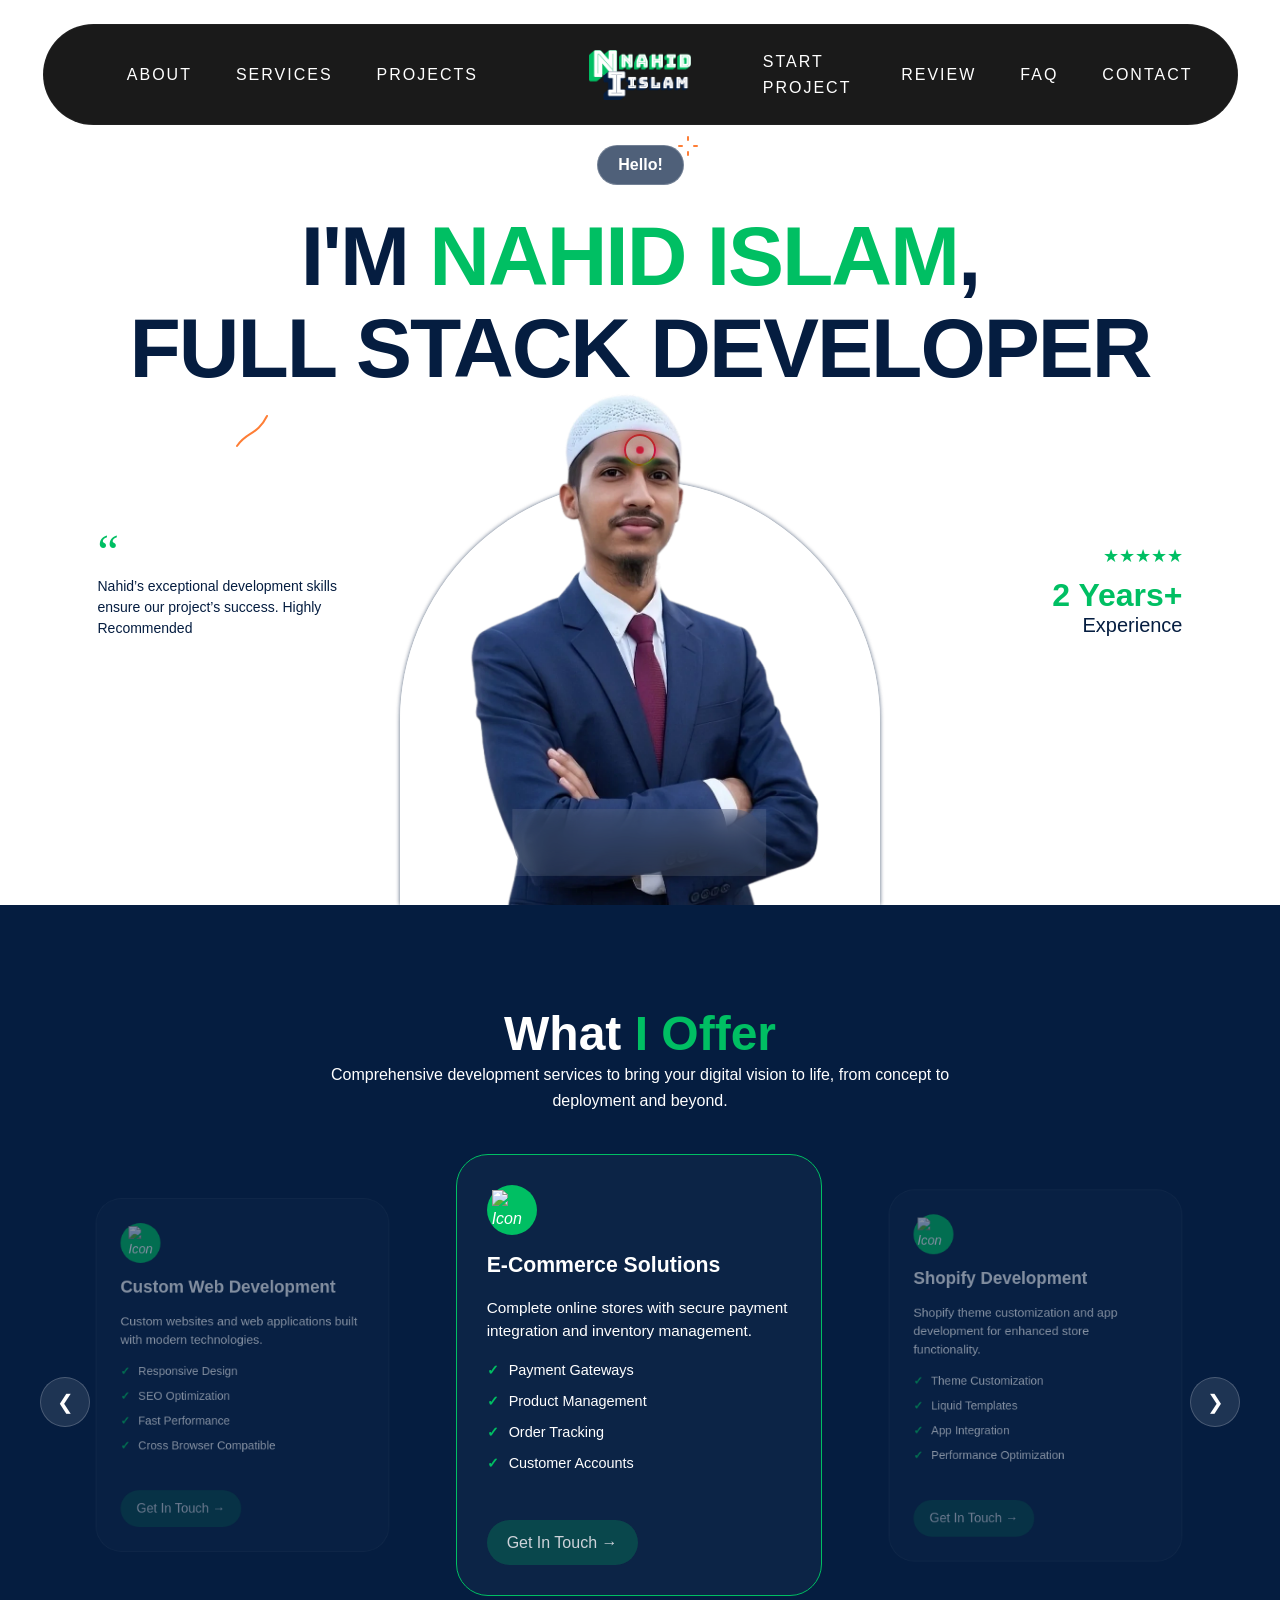
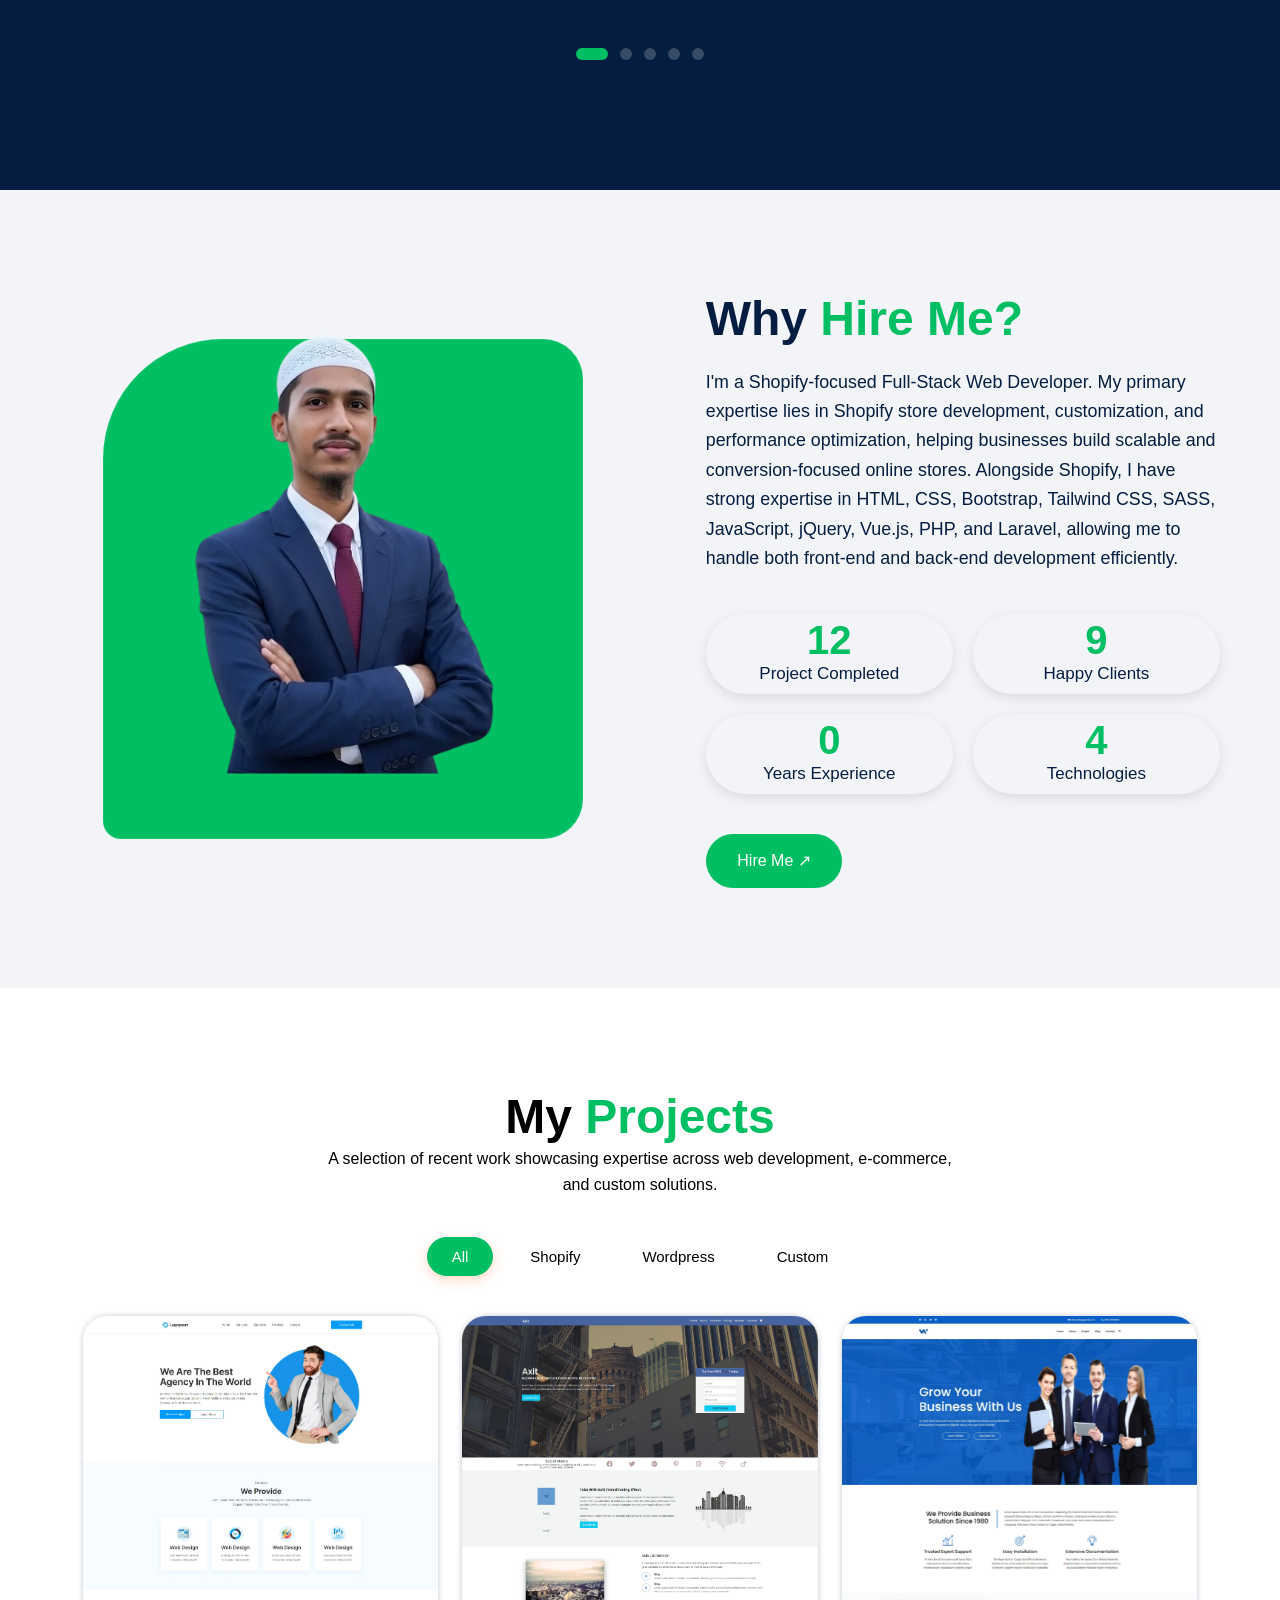
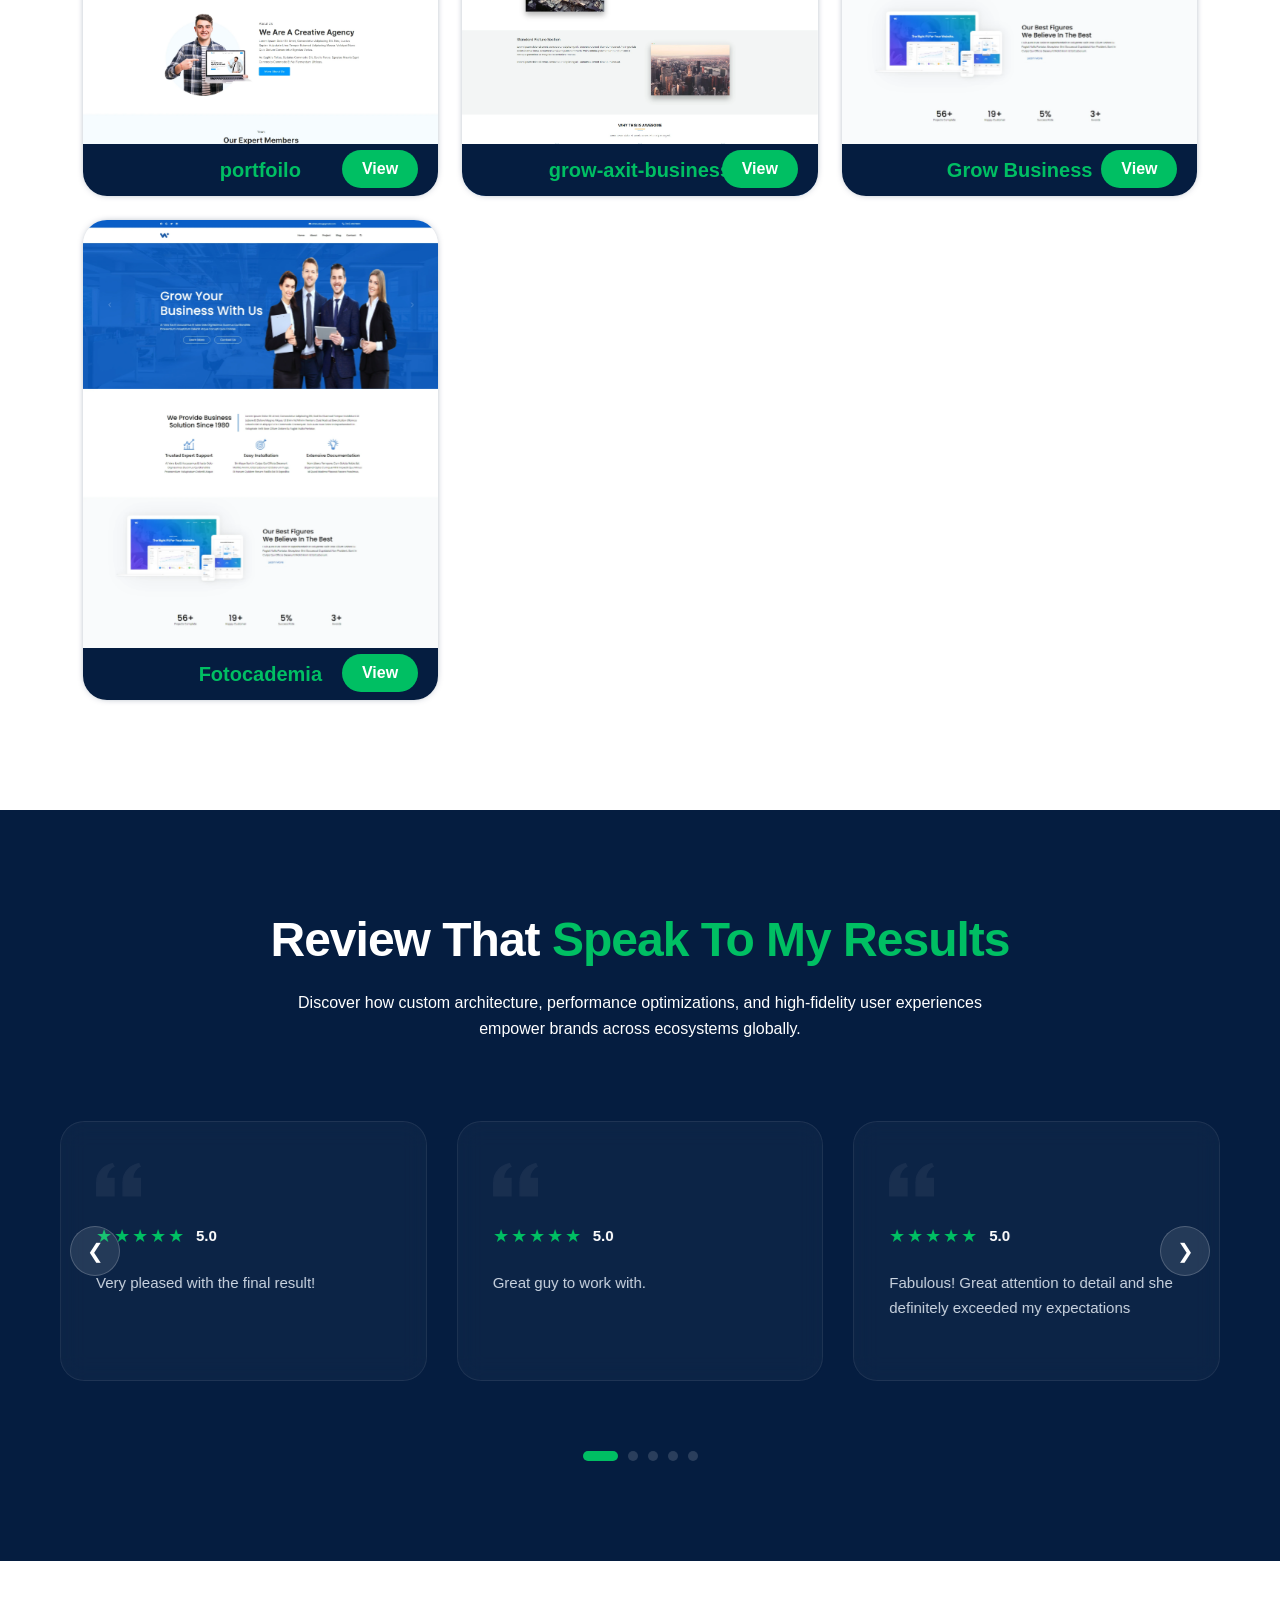
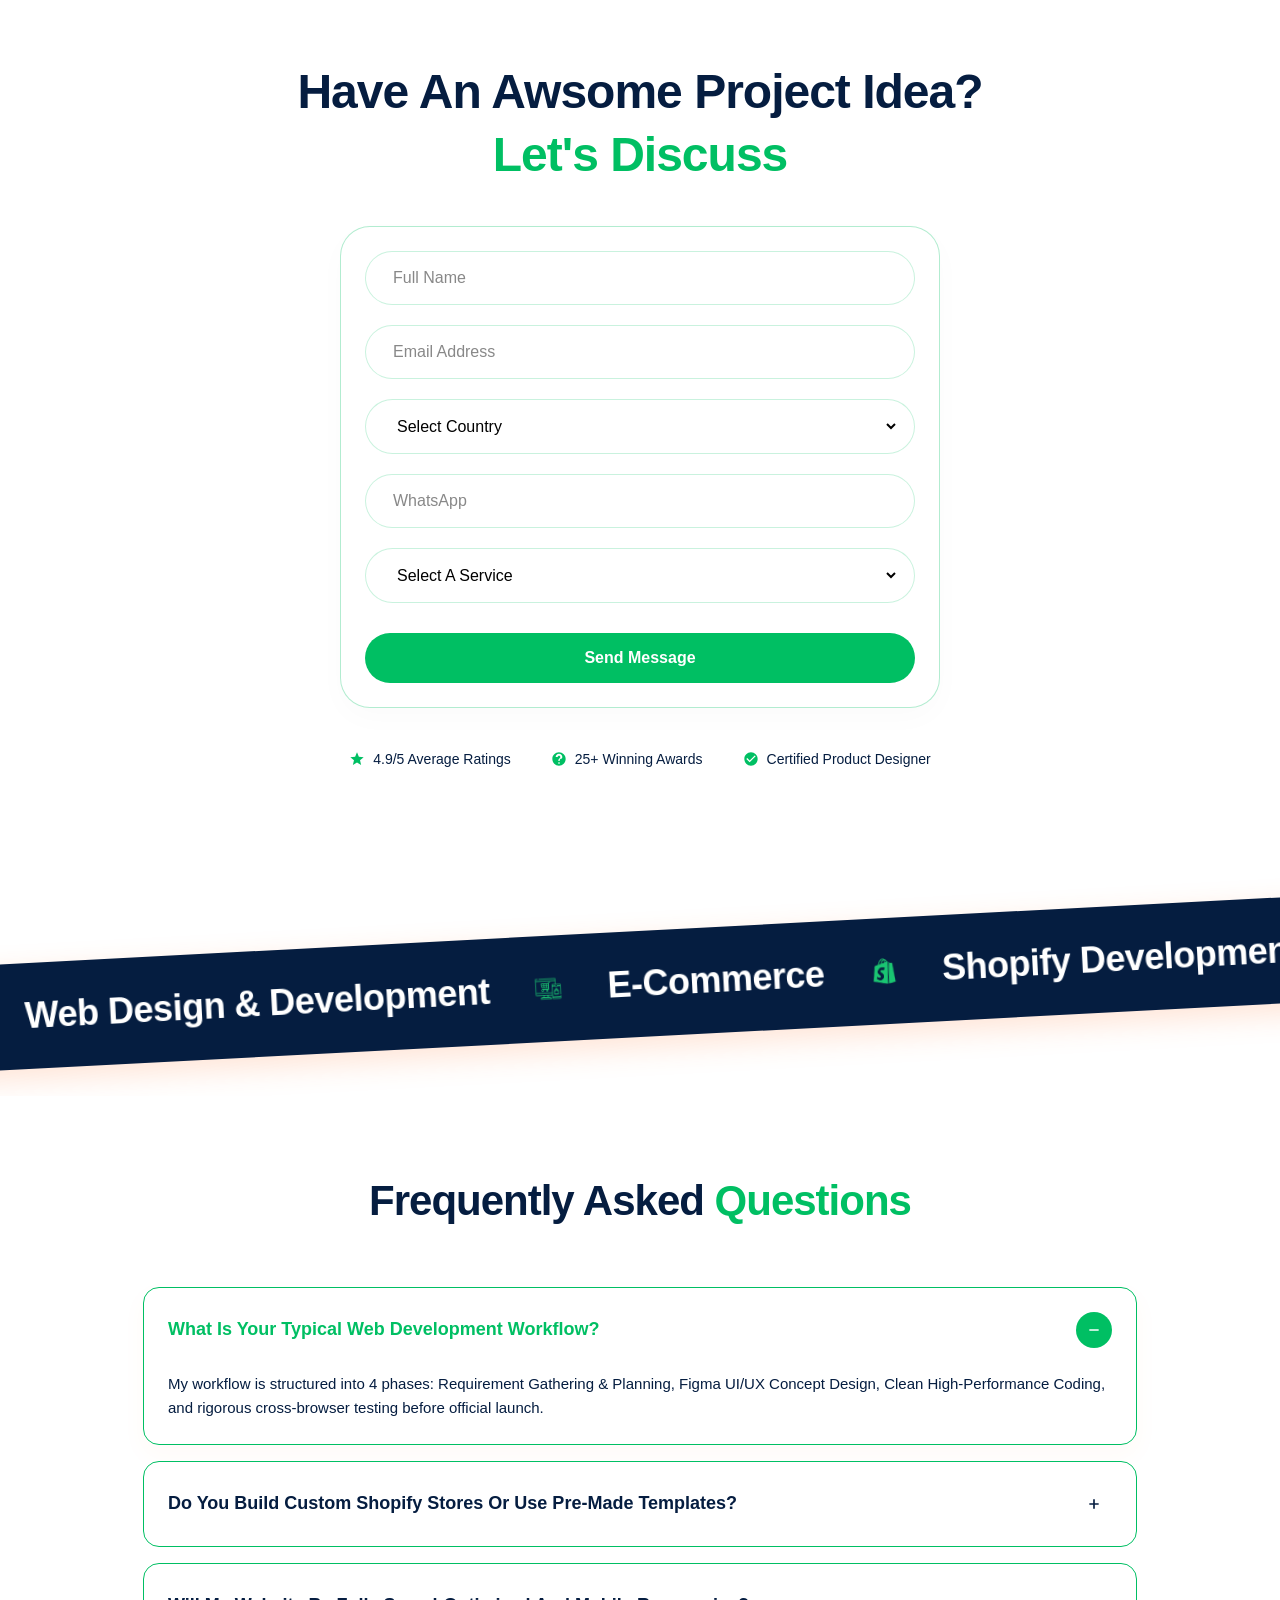
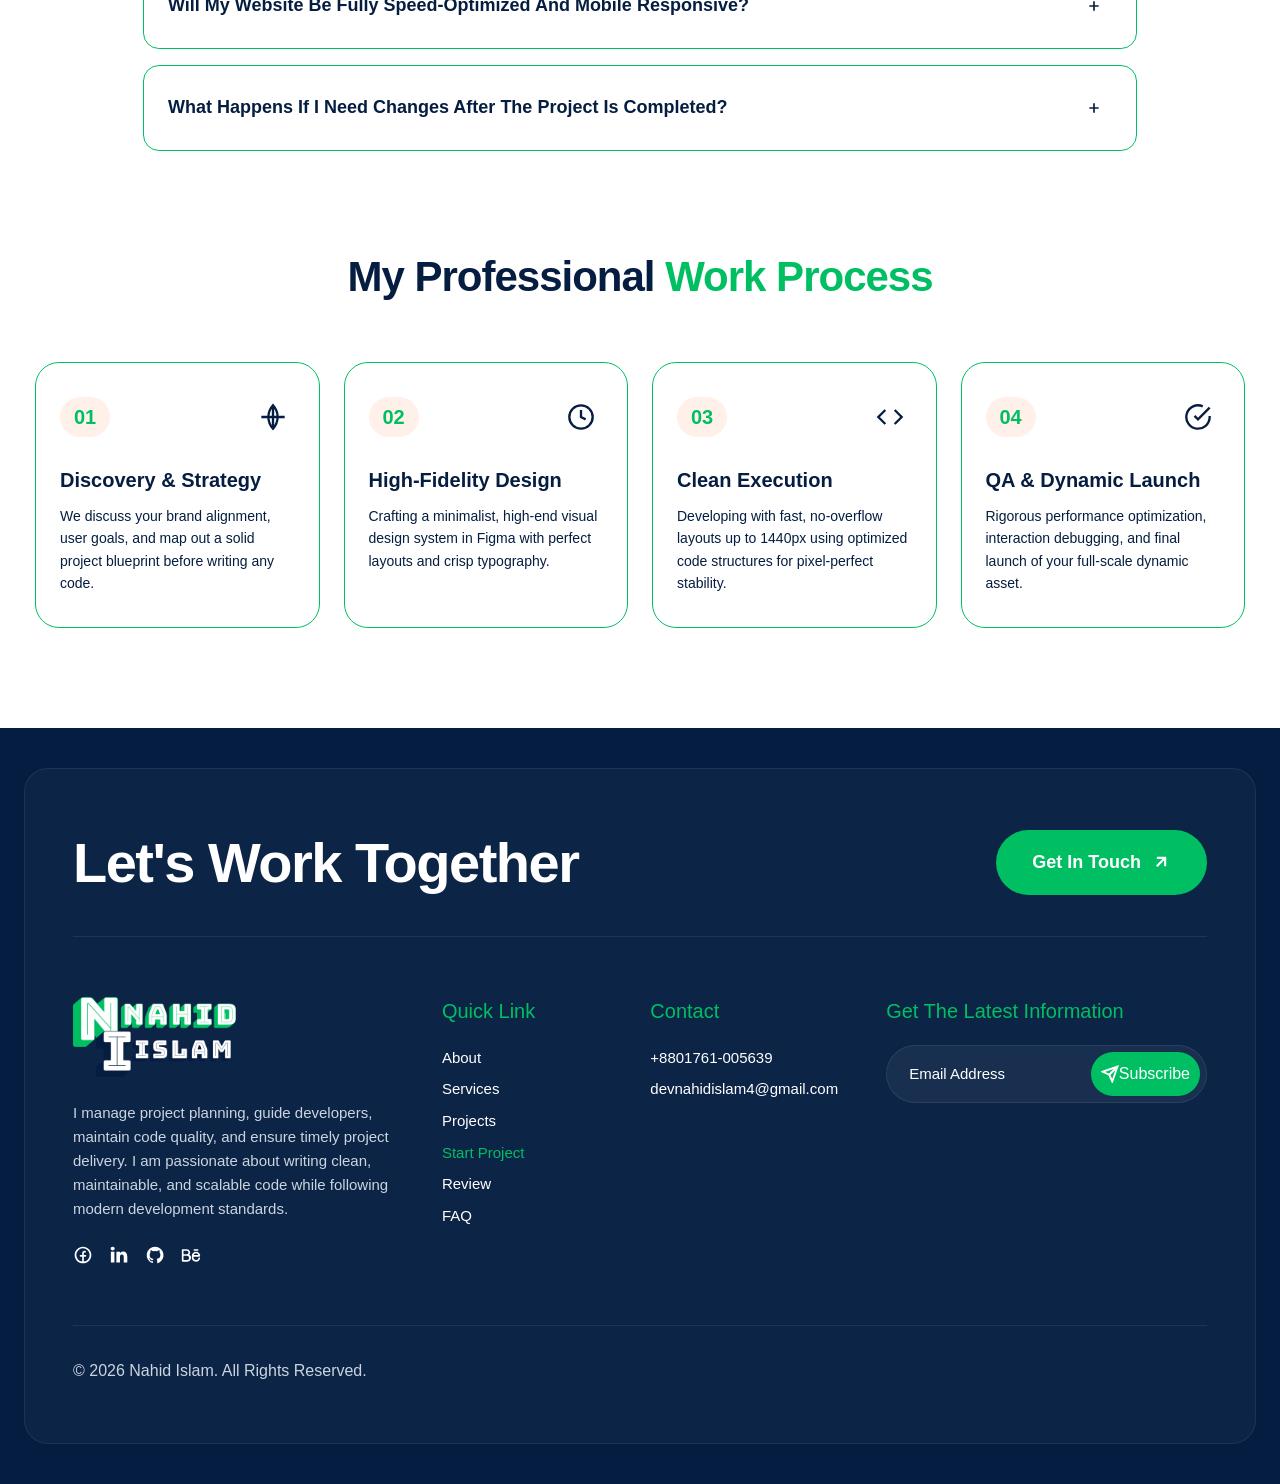
==== commit c2dbe297: "hero section responsive fixed" ====
--- a/index.html
+++ b/index.html
@@ -15,7 +15,7 @@
    <link rel="icon" type="image/x-icon" href="assets/images/favicon.ico">
 </head>
 
-<body>
+<body class="body">
 
    <div class="main-wrapper">
       <div class="main">
@@ -298,15 +298,17 @@
                      <p class="portfolio-description" id="portfolioDescription"></p>
                   </div>
 
-                  <!-- স্লাইডার এরিয়া -->
-                  <div class="slider-wrapper">
-                     <div class="slider-track" id="portfolioSlider"></div>
-                  </div>
+                  <!-- ডাইনামিক ক্যাটাগরি ট্যাব কন্টেইনার (ট্যাবগুলো এখানে অটো জেনারেট হবে) -->
+                  <div class="portfolio-tabs-container" id="nahidPortfolioTabs"></div>
+
+                  <!-- গ্রিড এরিয়া (স্লাইডার ট্র্যাকের জায়গায় গ্রিড হিসেবে কাজ করবে) -->
+                  <div class="slider-track" id="portfolioSlider"></div>
+
                   <!-- টেমপ্লেট (এটি এইচটিএমএল ফাইলেই থাকবে) -->
                   <template id="portfolioSlideTemplate">
                      <div class="portfolio-slide">
                         <div class="slide-card">
-                           <img class="card-img" src="" alt="">
+                           <img class="card-img" src="" alt="" loading="lazy">
                            <div class="watermark-text"></div>
                            <button class="card-action-btn" type="button">View</button>
 
@@ -321,12 +323,13 @@
                      </div>
                   </template>
 
-                  <!-- পেজিনেশন -->
-                  <div class="slider-pagination" id="sliderPagination"></div>
-
-                  <!-- ন্যাভ বাটনস -->
-                  <button class="nahid-portfolio-prev"> ❮ </button>
-                  <button class="nahid-portfolio-next"> ❯ </button>
+                  <!-- Show More / Show Less Button Container -->
+                  <div class="portfolio-action-container" id="nahidPortfolioAction"
+                     style="display: none; text-align: center; margin-top: 30px;">
+                     <button class="portfolio-show-more-btn" id="nahidToggleBtn" type="button"
+                        style="padding: 10px 24px; cursor: pointer;">Show More</button>
+                  </div>
+
                </div>
 
             </div>
@@ -658,6 +661,8 @@
    </div>
 
 
+
+
    <script src="assets/js/marque.js"></script>
    <script src="assets/js/app-data.js"></script>
    <script src="assets/js/main.js"></script>
--- a/assets/css/main.min.css
+++ b/assets/css/main.min.css
@@ -1 +1 @@
-*,*::before,*::after{margin:0;padding:0;box-sizing:border-box;scroll-behavior:smooth}html{scroll-behavior:smooth;height:100%;-webkit-text-size-adjust:100%}body{font-family:"Poppins",sans-serif;font-size:16px;font-weight:400;line-height:1.6;background:#fff;font-style:normal;color:var(--text-color);text-rendering:optimizeLegibility;-webkit-font-smoothing:antialiased;-moz-osx-font-smoothing:grayscale;overflow-x:hidden;scroll-behavior:smooth}:root{--primary-color: #00bf63;--secondary-color: #051d40;--transparent: #ffffff02;--text-light: #ffffff;--text-dark: #051d40;--light-bg: #f2f4f7;--dark-bg: #051d40;--text-muted: #ffffff;--transition-smooth: all 0.3s cubic-bezier(0.4, 0, 0.2, 1);--transition-header: all 0.4s cubic-bezier(0.4, 0, 0.2, 1)}a{text-decoration:none;text-transform:capitalize;color:inherit;display:inline-block;transition:all .3s ease}ul,ol{list-style:none;padding:0;margin:0}img,picture,svg,video,canvas{max-width:100%;height:auto;display:block;font-style:italic}input,textarea,select,button{outline:0;border:none;font-family:inherit;font-size:inherit;background:rgba(0,0,0,0);text-transform:capitalize}textarea{resize:vertical}table{border-collapse:collapse;border-spacing:0;width:100%}button,[button],[role=button]{cursor:pointer}:focus-visible{outline:2px solid var(--primary-color);outline-offset:3px}@media(prefers-reduced-motion: reduce){html{scroll-behavior:auto}*,*::before,*::after{animation-duration:.01ms !important;animation-iteration-count:1 !important;transition-duration:.01ms !important;scroll-behavior:auto !important}}::-moz-selection{background-color:var(--primary-color);color:var(--white)}::selection{background-color:var(--primary-color);color:var(--white)}h1,h2,h3,h4,h5,h6{text-transform:capitalize}.sections{padding:100px 20px}@media(max-width: 767.99px){.sections{padding:60px 0}}.section-title{padding:10px 0}h1{font-size:56px;line-height:1.2;font-weight:700;font-family:"Poppins",sans-serif}@media(max-width: 768px){h1{font-size:36px}}h2{font-size:48px;line-height:1.2;font-weight:600;font-family:"Poppins",sans-serif}@media(max-width: 768px){h2{font-size:32px}}h3{font-size:40px;line-height:1.3;font-weight:500;font-family:"Poppins",sans-serif}@media(max-width: 768px){h3{font-size:28px}}h4{font-size:32px;line-height:1.3;font-weight:500;font-family:"Poppins",sans-serif}@media(max-width: 768px){h4{font-size:24px}}h5{font-size:24px;line-height:1.4;font-weight:400;font-family:"Poppins",sans-serif}@media(max-width: 768px){h5{font-size:20px}}h6{font-size:20px;line-height:1.4;font-weight:400;font-family:"Poppins",sans-serif}@media(max-width: 768px){h6{font-size:18px}}p{font-size:16px;line-height:1.6;font-weight:400;font-family:"Poppins",sans-serif}@media(max-width: 768px){p{font-size:16px}}.d-block{display:block}.d-inline-block{display:inline-block}.d-flex{display:flex}.d-grid{display:grid}.d-none{display:none}.justify-center{justify-content:center}.justify-between{justify-content:space-between}.justify-around{justify-content:space-around}.justify-start{justify-content:flex-start}.justify-end{justify-content:flex-end}.align-center{align-items:center}.align-start{align-items:flex-start}.align-end{align-items:flex-end}.pos-relative{position:relative}.pos-absolute{position:absolute}.text-start{text-align:start}.text-center{text-align:center}.text-end{text-align:end}.text-lowercase{text-transform:lowercase}.text-capitalize{text-transform:capitalize}.text-uppercase{text-transform:uppercase}.none{text-decoration:none}.underline{text-decoration:underline}.container{width:100%;max-width:1440px;margin:0 auto;padding:0 15px}.row{display:flex;flex-wrap:wrap;margin:0 -15px}[class*=col-]{width:100%;padding-right:15px;padding-left:15px;flex:0 0 auto}html{font-size:14px}.col-xs-1{width:8.3333333333%;padding:0 15px}.col-xs-2{width:16.6666666667%;padding:0 15px}.col-xs-3{width:25%;padding:0 15px}.col-xs-4{width:33.3333333333%;padding:0 15px}.col-xs-5{width:41.6666666667%;padding:0 15px}.col-xs-6{width:50%;padding:0 15px}.col-xs-7{width:58.3333333333%;padding:0 15px}.col-xs-8{width:66.6666666667%;padding:0 15px}.col-xs-9{width:75%;padding:0 15px}.col-xs-10{width:83.3333333333%;padding:0 15px}.col-xs-11{width:91.6666666667%;padding:0 15px}.col-xs-12{width:100%;padding:0 15px}@media(min-width: 576px){.container{max-width:571px}html{font-size:15px}.col-sm-1{width:8.3333333333%;padding:0 15px}.col-sm-2{width:16.6666666667%;padding:0 15px}.col-sm-3{width:25%;padding:0 15px}.col-sm-4{width:33.3333333333%;padding:0 15px}.col-sm-5{width:41.6666666667%;padding:0 15px}.col-sm-6{width:50%;padding:0 15px}.col-sm-7{width:58.3333333333%;padding:0 15px}.col-sm-8{width:66.6666666667%;padding:0 15px}.col-sm-9{width:75%;padding:0 15px}.col-sm-10{width:83.3333333333%;padding:0 15px}.col-sm-11{width:91.6666666667%;padding:0 15px}.col-sm-12{width:100%;padding:0 15px}}@media(min-width: 768px){.container{max-width:763px}html{font-size:16px}.col-md-1{width:8.3333333333%;padding:0 15px}.col-md-2{width:16.6666666667%;padding:0 15px}.col-md-3{width:25%;padding:0 15px}.col-md-4{width:33.3333333333%;padding:0 15px}.col-md-5{width:41.6666666667%;padding:0 15px}.col-md-6{width:50%;padding:0 15px}.col-md-7{width:58.3333333333%;padding:0 15px}.col-md-8{width:66.6666666667%;padding:0 15px}.col-md-9{width:75%;padding:0 15px}.col-md-10{width:83.3333333333%;padding:0 15px}.col-md-11{width:91.6666666667%;padding:0 15px}.col-md-12{width:100%;padding:0 15px}}@media(min-width: 992px){.container{max-width:987px}html{font-size:16px}.col-lg-1{width:8.3333333333%;padding:0 15px}.col-lg-2{width:16.6666666667%;padding:0 15px}.col-lg-3{width:25%;padding:0 15px}.col-lg-4{width:33.3333333333%;padding:0 15px}.col-lg-5{width:41.6666666667%;padding:0 15px}.col-lg-6{width:50%;padding:0 15px}.col-lg-7{width:58.3333333333%;padding:0 15px}.col-lg-8{width:66.6666666667%;padding:0 15px}.col-lg-9{width:75%;padding:0 15px}.col-lg-10{width:83.3333333333%;padding:0 15px}.col-lg-11{width:91.6666666667%;padding:0 15px}.col-lg-12{width:100%;padding:0 15px}}@media(min-width: 1200px){.container{max-width:1195px}html{font-size:17px}.col-xl-1{width:8.3333333333%;padding:0 15px}.col-xl-2{width:16.6666666667%;padding:0 15px}.col-xl-3{width:25%;padding:0 15px}.col-xl-4{width:33.3333333333%;padding:0 15px}.col-xl-5{width:41.6666666667%;padding:0 15px}.col-xl-6{width:50%;padding:0 15px}.col-xl-7{width:58.3333333333%;padding:0 15px}.col-xl-8{width:66.6666666667%;padding:0 15px}.col-xl-9{width:75%;padding:0 15px}.col-xl-10{width:83.3333333333%;padding:0 15px}.col-xl-11{width:91.6666666667%;padding:0 15px}.col-xl-12{width:100%;padding:0 15px}}@media(min-width: 1440px){.container{max-width:1435px}html{font-size:18px}.col-xxl-1{width:8.3333333333%;padding:0 15px}.col-xxl-2{width:16.6666666667%;padding:0 15px}.col-xxl-3{width:25%;padding:0 15px}.col-xxl-4{width:33.3333333333%;padding:0 15px}.col-xxl-5{width:41.6666666667%;padding:0 15px}.col-xxl-6{width:50%;padding:0 15px}.col-xxl-7{width:58.3333333333%;padding:0 15px}.col-xxl-8{width:66.6666666667%;padding:0 15px}.col-xxl-9{width:75%;padding:0 15px}.col-xxl-10{width:83.3333333333%;padding:0 15px}.col-xxl-11{width:91.6666666667%;padding:0 15px}.col-xxl-12{width:100%;padding:0 15px}}.btn{display:inline-flex;align-items:center;justify-content:center;text-align:center;font-weight:500;text-transform:capitalize;padding:.8rem 1.8rem;border-radius:50px;transition:all .3s ease;cursor:pointer;border:1px solid rgba(0,0,0,0)}.btn.btn-primary{background-color:#00bf63;color:#fff}.btn.btn-primary:hover{background-color:#051d40;transform:translateY(-2px);box-shadow:0 4px 12px rgba(0,0,0,.1)}.btn.btn-border{background-color:rgba(0,0,0,0);border-color:#051d40;color:#051d40}.btn.btn-border:hover{background-color:#051d40;color:#fff;transform:translateY(-2px)}.btn.btn-secondary{background-color:#051d40;color:#fff}.btn.btn-secondary:hover{background-color:#051d40}.btn.btn-sm{padding:.5rem 1rem;font-size:.9rem}.btn.btn-lg{padding:1.2rem 2.5rem;font-size:1.2rem}.sub-title{color:var(--primary-color)}.nahid-modal-overlay{position:fixed;top:0;left:0;width:100%;height:100%;background-color:rgba(0,0,0,.6);backdrop-filter:blur(5px);display:flex;align-items:center;justify-content:center;z-index:9999;opacity:0;pointer-events:none;transition:opacity .3s ease}.nahid-modal-overlay.active{opacity:1;pointer-events:auto}.nahid-modal-overlay.active .nahid-modal-card{transform:scale(1)}.nahid-modal-card{background:#fff;padding:40px 30px;border-radius:16px;max-width:500px;width:90%;position:relative;text-align:center;box-shadow:0 20px 40px rgba(0,0,0,.15);transform:scale(0.9);transition:transform .3s cubic-bezier(0.175, 0.885, 0.32, 1.275)}.nahid-modal-card .modal-title{font-size:24px;font-weight:700;color:#111b27;margin-bottom:8px}.nahid-modal-card .modal-desc{font-size:14px;color:#64748b;margin-bottom:30px}.nahid-modal-close-btn{position:absolute;top:15px;right:20px;background:none;border:none;font-size:28px;color:#94a3b8;cursor:pointer;transition:color .2s ease}.nahid-modal-close-btn:hover{color:#ef4444}.modal-action-wrapper{display:flex;flex-wrap:wrap;gap:16px}.modal-btn{display:flex;flex-direction:column;align-items:center;justify-content:center;padding:14px 24px;border-radius:12px;font-size:16px;font-weight:600;text-decoration:none;cursor:pointer;border:none;transition:all .25s ease}.modal-btn span{font-size:11px;font-weight:400;margin-top:2px;opacity:.8}.modal-btn.btn-whatsapp{background-color:var(--primary-color);color:#fff;border:1px solid var(--primary-color)}.modal-btn.btn-whatsapp:hover{background-color:var(--transparent);color:var(--secondary-color);border:1px solid var(--secondary-color);transform:translateY(-2px)}.modal-btn.btn-form-scroll{background-color:var(--secondary-color);color:var(--text-light);border:1px solid var(--secondary-color)}.modal-btn.btn-form-scroll:hover{background-color:var(--transparent);color:#1e293b;transform:translateY(-2px)}.cursor-container{position:fixed;top:0;left:0;width:100%;height:100%;pointer-events:none;z-index:99999;mix-blend-mode:difference}.cursor-container .custom-cursor-outer{position:absolute;width:32px;height:32px;border:2px solid var(--primary-color);border-radius:50%;background-color:rgba(0,0,0,0);transform:translate(-50%, -50%) scale(1);box-shadow:0 0 12px var(--primary-color);transition:border-color .5s cubic-bezier(0.25, 1, 0.5, 1),box-shadow .5s cubic-bezier(0.25, 1, 0.5, 1),transform .4s cubic-bezier(0.34, 1.56, 0.64, 1);will-change:transform,top,left}.cursor-container .custom-cursor-inner{position:absolute;width:6px;height:6px;background-color:var(--primary-color);border-radius:50%;transform:translate(-50%, -50%) scale(1);box-shadow:0 0 8px var(--primary-color);transition:background-color .5s cubic-bezier(0.25, 1, 0.5, 1),box-shadow .5s cubic-bezier(0.25, 1, 0.5, 1),transform .4s cubic-bezier(0.34, 1.56, 0.64, 1);will-change:top,left}.cursor-container .cursor-container.is-hovered .custom-cursor-outer{transform:translate(-50%, -50%) scale(1.8);border-color:var(--primary-color);box-shadow:0 0 20px var(--primary-color)}.cursor-container .cursor-container.is-hovered .custom-cursor-inner{transform:translate(-50%, -50%) scale(2.2);background-color:var(--primary-color);box-shadow:0 0 12px var(--primary-color)}.cursor-container .cursor-container.is-clicked .custom-cursor-outer{transform:translate(-50%, -50%) scale(1.4)}.cursor-container .cursor-container.is-hovered.is-clicked .custom-cursor-outer{transform:translate(-50%, -50%) scale(2.2)}.cursor-container .trail-circle{position:absolute;width:8px;height:8px;border-radius:50%;background-color:var(--primary-color);transform:translate(-50%, -50%);pointer-events:none;will-change:top,left}.cursor-container .cursor-ripple{position:absolute;border:2px solid var(--primary-color);border-radius:50%;transform:translate(-50%, -50%);animation:ripple-out .6s cubic-bezier(0.1, 0.8, 0.3, 1) forwards}@keyframes ripple-out{0%{width:20px;height:20px;opacity:1}100%{width:90px;height:90px;opacity:0;border-color:var(--primary-color)}}#mainHeader .header-container{margin:24px auto 0 auto;width:calc(100% - 48px);background-color:#1a1a1a;border-radius:100px;padding:12px 32px;position:relative;z-index:1000;border:1px solid hsla(0,0%,100%,.03);transition:all .4s cubic-bezier(0.4, 0, 0.2, 1)}#mainHeader .header-container.sticky{position:fixed;max-width:100%;top:0;left:0;right:0;width:100%;margin-top:0;border-radius:0;padding:16px 48px;background-color:rgba(17,17,17,.85);backdrop-filter:blur(16px);-webkit-backdrop-filter:blur(16px);box-shadow:0 4px 30px rgba(0,0,0,.4);border-bottom:1px solid hsla(0,0%,100%,.05)}#mainHeader .header-container .header{display:grid;grid-template-columns:1fr .4fr 1fr;gap:20px;justify-content:space-evenly;justify-items:center}#mainHeader .header-container .header .brand-logo{display:flex;align-items:center;justify-content:center;gap:12px;color:#fff;font-weight:800;font-size:22px;letter-spacing:.5px;cursor:pointer}#mainHeader .header-container .header .logo-img{max-height:50px;width:auto;-o-object-fit:contain;object-fit:contain;display:block}#mainHeader .header-container .header .logo-icon-box{background-color:var(--primary-color);color:#fff;width:42px;height:42px;display:flex;align-items:center;justify-content:center;border-radius:50%;font-size:15px;font-weight:800}#mainHeader .header-container .header .logo-inner-icon{letter-spacing:-1px;margin-right:-1px}#mainHeader .header-container .header .nav-menu{display:flex;gap:20px;align-items:center}#mainHeader .header-container .header .nav-item{color:#fff;text-decoration:none;font-size:16px;font-weight:500;transition:all .3s cubic-bezier(0.4, 0, 0.2, 1);padding:12px;border-radius:100px}#mainHeader .header-container .header .nav-item:hover{color:var(--primary-color);opacity:.9}#mainHeader .header-container .header .nav-item.active{background-color:var(--primary-color);color:#fff !important;font-weight:700;box-shadow:0 4px 15px rgba(255,122,48,.25)}#mainHeader .header-container .header .mobile-toggle{display:none;flex-direction:column;gap:6px;background:none;border:none;cursor:pointer;padding:8px;z-index:1100}#mainHeader .header-container .header .mobile-toggle span{display:block;width:24px;height:2.5px;background-color:#fff;border-radius:4px;transition:all .3s cubic-bezier(0.4, 0, 0.2, 1)}@media(max-width: 991px){.header-container{display:flex;justify-content:space-between;align-items:center;width:100%}.header-container .header{min-height:60px;width:100%;align-items:center;position:relative}.header-container .header .mobile-toggle{display:flex !important;order:3;position:absolute;right:0}.header-container .header .brand-logo{position:absolute;left:0}.header-container .header .nav-menu{position:fixed;top:0;width:100%;height:100vh;background:#161616;flex-direction:column;padding:100px 24px 40px 24px;align-items:flex-start;justify-content:flex-start;gap:10px;transition:all .4s cubic-bezier(0.4, 0, 0.2, 1);box-shadow:20px 0 40px rgba(0,0,0,.5)}.header-container .header .nav-left{right:999px;transform:translateX(-101%);border-right:1px solid hsla(0,0%,100%,.05)}.header-container .header .nav-right{left:999px;transform:translateX(101%);padding:0px 20px;background:rgba(0,0,0,0);box-shadow:none;z-index:1001;top:305px;height:auto}.header-container .header .nav-item{width:100%;padding:14px}.header-container.sticky .header .nav-left{padding-top:0;top:90px}.header-container.sticky .header .nav-right{transform:translate(0, 0px);padding-top:0 !important;top:270px}.header-container.sticky .header .nav-menu{box-shadow:none;width:101%;padding-top:30px}.mobile-nav-open .header .nav-menu{gap:0 !important;left:-1px}.mobile-nav-open .header .nav-left{right:0;transform:translateX(0);padding-top:130px}.mobile-nav-open .header .nav-right{left:4px;height:200px;transform:translate(0, -26px);display:flex}.mobile-nav-open .mobile-toggle span:nth-child(1){transform:translateY(8.5px) rotate(45deg)}.mobile-nav-open .mobile-toggle span:nth-child(2){opacity:0;transform:translateX(-10px)}.mobile-nav-open .mobile-toggle span:nth-child(3){transform:translateY(-8.5px) rotate(-45deg)}}@media(max-width: 480px){.brand-logo{font-size:18px}.logo-icon-box{width:36px;height:36px;font-size:13px}}#nahidHeroSection{position:relative;padding:20px 0 0 0;display:flex;align-items:center;justify-content:center;overflow:hidden;width:100%}#nahidHeroSection .hero-container .hero{position:relative;display:flex;flex-direction:column;align-items:center;z-index:10}#nahidHeroSection .hero-container .hero .greeting-badge{position:relative;border:1px solid hsla(0,0%,100%,.2);background-color:color-mix(in srgb, var(--secondary-color) 70%, transparent);backdrop-filter:blur(5px);-webkit-backdrop-filter:blur(5px);padding:6px 20px;border-radius:30px;font-weight:600;font-size:16px;margin-bottom:25px;z-index:12;color:#fff}#nahidHeroSection .hero-container .hero .sparkle-icon{position:absolute;top:-12px;right:-18px}#nahidHeroSection .hero-container .hero .hero-heading{font-size:84px;font-weight:800;line-height:1.1;text-align:center;letter-spacing:-2px;margin-bottom:-30px;position:relative;z-index:11;pointer-events:none;color:var(--text-dark);text-transform:uppercase}#nahidHeroSection .hero-container .hero .highlight-text{color:var(--primary-color)}#nahidHeroSection .hero-container .hero .hero-center-content{position:relative;width:100%;max-width:600px;height:530px;display:flex;justify-content:center;align-items:flex-end;z-index:12;margin-top:10px;overflow:hidden}#nahidHeroSection .hero-container .hero .circle-bg{display:none;position:absolute;bottom:0;left:50%;transform:translateX(-50%);width:100%;height:100%;background-color:#ffdeca;border-top-left-radius:500px;border-top-right-radius:500px;z-index:-1}#nahidHeroSection .hero-container .hero .hero-image-container{width:90%;max-width:600px;height:80%;display:flex;justify-content:center;align-items:flex-end;border-top-left-radius:500px;border-top-right-radius:500px;background:linear-gradient(161deg, var(--text-light) 0%, #ffffff 100%);box-shadow:0 0 4px 0px rgba(5,29,64,.1),0px 0px 4px 0px rgba(5,29,64,0.6196078431);animation:floatingGlow 1s ease-in-out infinite alternate;transition:all .5s ease}@keyframes floatingGlow{0%{box-shadow:0 0 6px -2px rgba(5,29,64,.1),0px 0px 6px -2px rgba(5,29,64,0.6196078431)}50%{box-shadow:0 0 7px -2px rgba(5,29,64,.15),0px 0px 7px -2px #4caf50}100%{box-shadow:0 0 10px -2px rgba(5,29,64,.12),0px 0px 10px -2px #4caf50}}#nahidHeroSection .hero-container .hero .hero-image{width:100%;height:100%;-o-object-fit:contain;object-fit:contain;position:absolute}#nahidHeroSection .hero-container .hero .image-overlay{position:absolute;top:0;left:0;width:100%;height:100%;pointer-events:none;z-index:2}#nahidHeroSection .hero-container .hero .cta-glass-container{position:absolute;bottom:30px;left:50%;transform:translateX(-50%);background:hsla(0,0%,100%,.1);backdrop-filter:blur(15px);-webkit-backdrop-filter:blur(15px);border:1px solid hsla(0,0%,100%,.2);padding:8px;border-radius:100px;display:flex;gap:12px;align-items:center;z-index:20}#nahidHeroSection .hero-container .hero .btn-portfolio{background-color:var(--primary-color);color:#fff;text-decoration:none;padding:12px 24px;border-radius:100px;font-weight:600;font-size:15px;display:flex;align-items:center;gap:8px;transition:transform .2s ease}#nahidHeroSection .hero-container .hero .btn-portfolio:hover{transform:scale(1.03)}#nahidHeroSection .hero-container .hero .btn-hire{color:#fff;text-decoration:none;padding:12px 20px;font-weight:500;font-size:15px;transition:opacity .2s ease}#nahidHeroSection .hero-container .hero .btn-hire:hover{opacity:.8}#nahidHeroSection .hero-container .hero .hero-left-widget{position:absolute;left:40px;bottom:35%;max-width:240px;z-index:15}#nahidHeroSection .hero-container .hero .quote-icon{font-size:48px;color:var(--primary-color);font-family:serif;line-height:1;display:block}#nahidHeroSection .hero-container .hero .quote-text{font-size:14px;color:var(--text-dark);line-height:1.5;font-weight:500}#nahidHeroSection .hero-container .hero .hero-right-widget{position:absolute;right:40px;bottom:35%;text-align:right;z-index:15}#nahidHeroSection .hero-container .hero .rating-stars{color:var(--primary-color);font-size:18px;margin-bottom:8px}#nahidHeroSection .hero-container .hero .experience-years{font-weight:800;line-height:1;color:var(--primary-color)}#nahidHeroSection .hero-container .hero .experience-text{color:var(--text-dark);font-weight:500}#nahidHeroSection .hero-container .hero .deco-line-left{position:absolute;left:15%;top:35%;z-index:2}@media(max-width: 1200px){.hero-left-widget{left:15px}.hero-right-widget{right:15px}.deco-line-left{display:none}}@media(max-width: 991px){.hero-heading{font-size:64px}.hero-left-widget,.hero-right-widget{position:relative;bottom:0;left:0;right:0;text-align:center;max-width:100%;margin-top:35px;display:none}.hero-right-widget{text-align:center}}@media(max-width: 768px){#nahidHeroSection .hero-container .hero .hero-heading{font-size:44px;margin-bottom:-20px}.hero-center-content{max-width:100%;height:400px}.cta-glass-container{width:-moz-max-content;width:max-content;justify-content:center;bottom:20px}}.nahid-services-section{background:var(--dark-bg);color:#fff;font-family:var(--font-family);overflow:hidden}.nahid-services-section .nahid-container{max-width:1440px;margin:0 auto;padding:0 40px;box-sizing:border-box;-webkit-user-select:none;-moz-user-select:none;user-select:none}.nahid-services-section .nahid-container .nahid-services-header{display:flex;flex-direction:column;justify-content:center;align-items:center;max-width:700px;width:100%;margin:0 auto;text-align:center}.nahid-services-section .nahid-container .services{position:relative;padding:30px 0}.nahid-services-section .nahid-container .services .nahid-prev-btn,.nahid-services-section .nahid-container .services .nahid-next-btn{position:absolute;top:50%;transform:translateY(-50%);background:hsla(0,0%,100%,.1);border:1px solid hsla(0,0%,100%,.2);color:#fff;width:50px;height:50px;border-radius:50%;cursor:pointer;z-index:10;display:flex;align-items:center;justify-content:center;font-size:20px;transition:all .3s ease}.nahid-services-section .nahid-container .services .nahid-prev-btn:hover,.nahid-services-section .nahid-container .services .nahid-next-btn:hover{background:var(--primary-color);border-color:var(--primary-color)}.nahid-services-section .nahid-container .services .nahid-prev-btn{left:-20px}.nahid-services-section .nahid-container .services .nahid-next-btn{right:-20px}.nahid-services-section .nahid-container .services .nahid-services-header{display:flex;justify-content:space-between;align-items:center;margin-bottom:50px}.nahid-services-section .nahid-container .services .nahid-services-slider-viewport{width:100%;overflow:hidden}.nahid-services-section .nahid-container .services .nahid-services-track{display:flex;gap:30px;transition:transform .6s cubic-bezier(0.25, 1, 0.5, 1);will-change:transform;align-items:center;cursor:grab}.nahid-services-section .nahid-container .services .nahid-services-track .nahid-service-card{flex:0 0 calc(33.333% - 20px);background:hsla(0,0%,100%,.03);border:1px solid hsla(0,0%,100%,.08);border-radius:32px;padding:30px;display:flex;gap:16px;flex-direction:column;box-sizing:border-box;position:relative;overflow:hidden;transition:.4s ease-in-out;transform:scale(0.8)}.nahid-services-section .nahid-container .services .nahid-services-track .nahid-service-card.nahid-active-card{transform:scale(1);border:1px solid var(--primary-color);opacity:1}.nahid-services-section .nahid-container .services .nahid-services-track .nahid-service-card:not(.nahid-active-card){opacity:.5}@media(max-width: 991.99px){.nahid-services-section .nahid-container .services .nahid-services-track .nahid-service-card{flex:0 0 calc(50% - 15px)}}@media(max-width: 767.99px){.nahid-services-section .nahid-container .services .nahid-services-track .nahid-service-card{flex:0 0 100%}}.nahid-services-section .nahid-container .services .nahid-services-track .nahid-card-1 .nahid-card-icon img,.nahid-services-section .nahid-container .services .nahid-services-track .nahid-card-5 .nahid-card-icon img{max-width:30px !important}.nahid-services-section .nahid-container .services .nahid-services-track .nahid-card-icon{background:var(--primary-color);border-radius:50px;width:50px;height:50px;display:flex;justify-content:center;align-items:center}.nahid-services-section .nahid-container .services .nahid-services-track .nahid-card-icon img{width:100%;max-width:40px;height:auto;-o-object-fit:cover;object-fit:cover}.nahid-services-section .nahid-container .services .nahid-services-track .nahid-service-card-title{font-weight:600;font-size:1.25rem;margin:0}.nahid-services-section .nahid-container .services .nahid-services-track .nahid-service-desc{font-size:.9rem;color:var(--text-light);line-height:1.5}.nahid-services-section .nahid-container .services .nahid-services-track .nahid-service-features{list-style:none;padding:0;margin:0}.nahid-services-section .nahid-container .services .nahid-services-track .nahid-service-features li{font-size:.85rem;margin-bottom:8px;display:flex;align-items:center}.nahid-services-section .nahid-container .services .nahid-services-track .nahid-service-features li .check-icon{color:var(--primary-color);margin-right:10px;font-weight:bold}.nahid-services-section .nahid-container .services a.nahid-contact-btn{display:flex;align-items:center;justify-content:flex-start;gap:10px;background:rgba(0,191,99,.2901960784);opacity:.8;padding:10px 20px;margin-top:20px;border-radius:50px;max-width:-moz-fit-content;max-width:fit-content;color:#fff;transition:all .3s ease;text-transform:capitalize}.nahid-services-section .nahid-container .services a.nahid-contact-btn:hover{background:var(--primary-color);opacity:1}.nahid-services-section .nahid-container .services .nahid-services-pagination{display:flex;justify-content:center;gap:12px;margin-top:40px}.nahid-services-section .nahid-container .services .nahid-services-pagination .service-slider-dot{width:12px;height:12px;background:hsla(0,0%,100%,.2);border-radius:50%;cursor:pointer;transition:all .3s ease-in-out}.nahid-services-section .nahid-container .services .nahid-services-pagination .service-slider-dot.service-slider-dot-active{background:var(--primary-color);width:32px;border-radius:6px}@media(max-width: 1024px){.nahid-services-section .nahid-service-card{flex:0 0 calc(50% - 15px)}}@media(max-width: 680px){.nahid-services-section .nahid-service-card{flex:0 0 100%}}.nahid-experience-section{padding:100px 0;font-family:var(--font-family);position:relative}.nahid-experience-section .nahid-exp-container{max-width:1200px;margin:0 auto;padding:0 40px}.nahid-experience-section .nahid-exp-header{text-align:center;margin-bottom:80px}.nahid-experience-section .nahid-exp-main-title{font-size:2.8rem;font-weight:700;color:var(--secondary-color);margin:0}.nahid-experience-section .nahid-exp-main-title .accent-orange{color:var(--primary-color)}.nahid-experience-section .nahid-timeline-wrapper{position:relative;display:flex;flex-direction:column;gap:60px}.nahid-experience-section .nahid-timeline-center-line{position:absolute;left:50%;top:15px;bottom:15px;width:2px;border-left:2px dashed hsla(0,0%,100%,.2);transform:translateX(-50%);z-index:1}.nahid-experience-section .nahid-timeline-item{display:grid;grid-template-columns:1fr 100px 1fr;align-items:flex-start;position:relative;z-index:2}.nahid-experience-section .nahid-timeline-left-block{text-align:left;padding-right:20px}.nahid-experience-section .nahid-timeline-left-block .company-name{font-size:1.65rem;font-weight:700;color:var(--secondary-color);margin:0 0 8px 0}.nahid-experience-section .nahid-timeline-left-block .experience-duration{font-size:1rem;color:var(--text-dark);font-weight:500}.nahid-experience-section .nahid-timeline-center-dot-box{display:flex;justify-content:center;align-items:center;height:38px}.nahid-experience-section .timeline-dot{width:24px;height:24px;border-radius:50%;position:relative;display:inline-block;background:var(--secondary-color)}.nahid-experience-section .timeline-dot.orange-pill{background:var(--primary-color);border:4px solid var(--dark-bg);box-shadow:0 0 0 2px var(--primary-color),0 0 0 5px rgba(255,122,48,.15)}.nahid-experience-section .timeline-dot.dark-pill{background:var(--secondary-color);border:4px solid var(--dark-bg);box-shadow:0 0 0 2px var(--secondary-color),0 0 0 5px hsla(0,0%,100%,.15)}.nahid-experience-section .nahid-timeline-right-block{padding-left:20px}.nahid-experience-section .nahid-timeline-right-block .role-designation{font-size:1.65rem;font-weight:700;color:var(--secondary-color);margin:0 0 12px 0}.nahid-experience-section .nahid-timeline-right-block .role-desc{font-size:1rem;line-height:1.6;color:var(--text-dark);margin:0}.nahid-experience-section .nahid-timeline-right-block .role-desc.descriptive-blank{margin:0}@media(max-width: 991px){.nahid-experience-section .nahid-timeline-center-line{left:20px;transform:none}.nahid-experience-section .nahid-timeline-item{grid-template-columns:1fr;gap:15px;padding-left:50px}.nahid-experience-section .nahid-timeline-left-block{padding-right:0}.nahid-experience-section .nahid-timeline-left-block .company-name{font-size:1.4rem}.nahid-experience-section .nahid-timeline-center-dot-box{position:absolute;left:0;top:0;height:auto}.nahid-experience-section .nahid-timeline-right-block{padding-left:0}.nahid-experience-section .nahid-timeline-right-block .role-designation{font-size:1.4rem}}@media(max-width: 480px){.nahid-experience-section .nahid-exp-container{padding:0 20px}.nahid-experience-section .nahid-exp-main-title{font-size:2rem}}.nahid-hire-section{background-color:var(--light-bg);font-family:var(--font-family);overflow:hidden}.nahid-hire-section .nahid-hire-container{max-width:1400px;margin:0 auto;padding:0 40px;display:grid;grid-template-columns:1.1fr 1fr;align-items:center;gap:80px}.nahid-hire-section .nahid-hire-media-wrapper{position:relative;width:100%;max-height:620px;display:flex;justify-content:center;align-items:flex-end;height:-webkit-fill-available}.nahid-hire-section .nahid-asymmetric-bg-card{position:absolute;top:60px;width:480px;height:-webkit-fill-available;background:var(--primary-color);border:1px solid hsla(0,0%,100%,.08);border-radius:120px 40px 40px 18px;z-index:1}.nahid-hire-section .nahid-hire-avatar{position:absolute;bottom:0;z-index:2;height:-webkit-fill-available;width:auto;-o-object-fit:contain;object-fit:contain;display:block;transform:translate(-3px, -30px) scale(1.1)}.nahid-hire-section .nahid-hire-content-wrapper{display:flex;flex-direction:column;gap:20px}.nahid-hire-section .nahid-hire-main-title{color:var(--secondary-color)}.nahid-hire-section .nahid-hire-main-title span.accent-orange{color:var(--primary-color)}.nahid-hire-section .nahid-hire-description{font-size:1.05rem;line-height:1.65;color:var(--text-dark)}.nahid-hire-section .nahid-stats-grid-track{display:grid;grid-template-columns:repeat(2, 1fr);gap:20px;margin:20px 0}.nahid-hire-section .nahid-stat-card-item{display:flex;flex-direction:column;box-shadow:0 4px 12px rgba(0,0,0,.1);border-radius:50px;height:80px;text-align:center;align-items:center;justify-content:center}.nahid-hire-section .nahid-stat-card-item .stat-counter-number{font-weight:700;color:var(--primary-color);line-height:1}.nahid-hire-section .nahid-stat-card-item .stat-counter-label{font-size:1rem;color:var(--text-dark);font-weight:500;margin:0}.nahid-hire-section .nahid-btn-pill-outline{border-radius:50px}.nahid-hire-section .nahid-btn-pill-outline:hover{background:var(--primary-color);border-color:var(--primary-color);transform:translateY(-3px)}@media(max-width: 991.99px){.nahid-hire-section .nahid-hire-container{grid-template-columns:1fr;gap:60px;text-align:center}.nahid-hire-section .nahid-stats-grid-track{justify-content:center;gap:16px}.nahid-hire-section .nahid-hire-media-wrapper{width:auto;max-height:620px;height:400px}.nahid-hire-section .nahid-asymmetric-bg-card{top:40px;width:340px}.nahid-hire-section .nahid-hire-avatar{transform:translate(-3px, -21px) scale(1.1)}}@media(max-width: 425px){.nahid-hire-section .nahid-asymmetric-bg-card{top:52px;width:350px;height:90%;border-radius:120px 40px 56px 40px}.nahid-hire-section .nahid-hire-section .nahid-hire-avatar{bottom:0;width:100%}}@media(max-width: 480px){.nahid-hire-section .nahid-hire-container{padding:0 20px}.nahid-hire-section .nahid-stats-grid-track{grid-template-columns:1fr;gap:16px}}.portfolio-section{font-family:var(--font-family)}.portfolio-section .portfolio-container{max-width:1440px;margin:0 auto;padding:0 40px;box-sizing:border-box;position:relative}.portfolio-section .portfolio-container .portfolio{display:flex;flex-direction:column;align-items:center;justify-content:center;gap:20px}.portfolio-section .portfolio-container #portfolioSlider{display:flex;flex-direction:row;align-items:center;gap:30px;transition:transform .5s cubic-bezier(0.25, 1, 0.5, 1);will-change:transform}.portfolio-section .portfolio-container .portfolio-slide{transition:transform .4s ease,opacity .4s ease;transform:scale(0.85);opacity:.5}.portfolio-section .portfolio-container .portfolio-slide.activePortfolioSlide{transform:scale(1);opacity:1}.portfolio-section .portfolio-container span#portfolioSubTitle{color:var(--primary-color)}.portfolio-section .portfolio-container .nahid-portfolio-prev,.portfolio-section .portfolio-container .nahid-portfolio-next{position:absolute;top:50%;transform:translateY(-50%);background:var(--secondary-color);border:1px solid var(--secondary-color);color:var(--text-light);width:50px;height:50px;border-radius:50%;cursor:pointer;z-index:10;display:flex;align-items:center;justify-content:center;font-size:20px;transition:all .3s ease}.portfolio-section .portfolio-container .nahid-portfolio-prev{left:0}.portfolio-section .portfolio-container .nahid-portfolio-next{right:0}.portfolio-section .portfolio-header{display:flex;justify-content:space-between;flex-wrap:wrap;flex-direction:column;align-items:center;max-width:650px;width:100%;margin:0 auto;text-align:center}.portfolio-section .slider-wrapper{overflow:hidden;width:100%;position:relative;border-radius:24px}.portfolio-section .slider-track{display:flex;will-change:transform;cursor:grab;padding:10px 0}.portfolio-section .portfolio-slide{flex:0 0 auto;box-sizing:border-box;-webkit-user-select:none;-moz-user-select:none;user-select:none;position:relative;box-shadow:0 0 10px -5px var(--secondary-color);border-radius:25px;transition:.4s ease;transform:scale(0.8);opacity:.2}.portfolio-section .portfolio-slide.activePortfolioSlide{transform:scale(1);opacity:1}.portfolio-section .portfolio-slide.expanded .slide-expanded-details{opacity:1;visibility:visible;transform:translateY(0)}.portfolio-section .slide-card{position:relative;width:100%;height:480px;border-radius:24px;overflow:hidden}.portfolio-section .slide-card img{width:100%;height:auto;display:block;pointer-events:none;transition:transform 3.5s ease-in-out;will-change:transform}.portfolio-section .slide-card:hover img{transform:translateY(calc(-100% + 480px))}.portfolio-section .slide-card .slide-expanded-details{position:absolute;top:0;left:0;width:100%;height:100%;background:#fff;display:flex;flex-direction:column;justify-content:center;align-items:center;padding:20px;opacity:0;visibility:hidden;transform:translateY(10px);transition:all .4s ease;z-index:5;text-align:center}.portfolio-section .slide-card .card-action-btn{position:absolute;bottom:8px;right:20px;z-index:10;background:var(--primary-color);color:#fff;border:none;padding:10px 20px;border-radius:30px;cursor:pointer;font-weight:600;transition:.3s}.portfolio-section .slide-card .card-action-btn:hover{opacity:.9;transform:scale(1.05)}.portfolio-section .watermark-text{position:absolute;bottom:0;left:0;font-size:20px;font-weight:800;color:var(--primary-color);background:var(--secondary-color);width:100%;text-align:center;padding:10px;z-index:3;pointer-events:none}.portfolio-section .tags-container{display:flex;justify-content:center;gap:12px;flex-wrap:wrap;margin-bottom:25px;flex-direction:column;width:-webkit-fill-available;align-items:flex-start}.portfolio-section .project-title-area{font-size:38px;margin-bottom:18px}.portfolio-section .project-desc-area{font-size:17px;line-height:1.65;color:var(--text-dark)}.portfolio-section .slider-pagination{display:flex;justify-content:center;align-items:center;gap:10px}.portfolio-section .slider-pagination .dot{width:12px;height:12px;border-radius:50%;background-color:var(--primary-color);cursor:pointer;transition:var(--transition-smooth)}.portfolio-section .slider-pagination .dot.active{width:40px;border-radius:20px;background-color:var(--primary-color)}.portfolio-section .dynamic-content-area{text-align:center;max-width:850px;margin:0 auto;transition:opacity .2s ease}.portfolio-section .dynamic-content-area.fade-out{opacity:0}.portfolio-section .tags-container{display:flex;justify-content:center;gap:12px;flex-wrap:wrap;margin-bottom:25px}.portfolio-section .tag-badge{padding:0;background-color:hsla(0,0%,100%,.05);color:var(--secondary-color);border-radius:30px;font-size:15px;font-weight:500;border:1px solid hsla(0,0%,100%,.08)}.portfolio-section .project-title-area{font-size:38px;font-weight:700;color:var(--secondary-color);display:flex;align-items:center;justify-content:center;gap:16px;margin-bottom:18px;letter-spacing:-0.5px}.portfolio-section .arrow-link{display:inline-flex;align-items:center;justify-content:center;width:50px;height:50px;background-color:var(--primary-color);color:var(--text-light);border-radius:50%;text-decoration:none;transition:var(--transition-smooth);box-shadow:0 4px 12px rgba(255,125,68,.3)}.portfolio-section .arrow-link:hover{background-color:var(--primary-color);opacity:.9;transform:scale(1.08) rotate(15deg)}.portfolio-section .arrow-link svg{width:22px;height:22px}.portfolio-section .project-desc-area{font-size:17px;line-height:1.65;color:var(--text-dark);font-weight:400}@media(max-width: 1024px){.portfolio-section .portfolio-container{padding:0 24px}.portfolio-section .portfolio-title{font-size:38px}.portfolio-section .project-title-area{font-size:32px}}@media(max-width: 768px){.portfolio-section .portfolio-section{padding:60px 0}.portfolio-section .portfolio-header{flex-direction:column;align-items:flex-start;gap:25px}.portfolio-section .portfolio-slide{flex:0 0 100%;min-width:100%}.portfolio-section .project-title-area{font-size:26px}.portfolio-section .watermark-text{font-size:42px;bottom:25px;left:25px}}.testimonial-section{background:var(--dark-bg);position:relative;overflow:hidden}.testimonial-section::before{content:"★";position:absolute;top:30%;left:20%;color:rgba(0,191,99,.41);font-size:40px}.testimonial-section::after{content:"★";position:absolute;top:22%;right:20%;color:rgba(0,191,99,.41);font-size:30px}.testimonial-section .testimonial-container{max-width:1440px;margin:0 auto;padding:0 40px;box-sizing:border-box}.testimonial-section .testimonial-container .testimonial-slider-wrapper{position:relative;overflow:hidden}.testimonial-section .testimonial-container .testimonial-arrow{position:absolute;top:50%;transform:translateY(-50%);background:hsla(0,0%,100%,.1);border:1px solid hsla(0,0%,100%,.2);color:#fff;width:50px;height:50px;border-radius:50%;cursor:pointer;z-index:10;display:flex;align-items:center;justify-content:center;font-size:20px;transition:all .3s ease}.testimonial-section .testimonial-container .testimonial-arrow:hover{background:var(--primary-color);border-color:var(--primary-color)}.testimonial-section .testimonial-container .testimonial-arrow.prev{left:10px}.testimonial-section .testimonial-container .testimonial-arrow.next{right:10px}.testimonial-section .testimonial-header{text-align:center;max-width:750px;margin:0 auto 60px auto}.testimonial-section .testimonial-title{font-size:48px;font-weight:700;color:#fff;line-height:1.25;margin-bottom:20px;letter-spacing:-1px}.testimonial-section .testimonial-title span{color:var(--primary-color)}.testimonial-section .testimonial-subtitle{font-size:16px;line-height:1.6;color:var(--text-muted);font-weight:400}.testimonial-section .testimonial-slider-wrapper{overflow:hidden;width:100%;position:relative;padding:20px 0}.testimonial-section .testimonial-slider-track{display:flex;gap:30px;will-change:transform;cursor:grab}.testimonial-section .testimonial-slider-track:active{cursor:grabbing}.testimonial-section .testimonial-slide{flex-shrink:0;box-sizing:border-box;-webkit-user-select:none;-moz-user-select:none;user-select:none}.testimonial-section .review-glass-card{background:hsla(0,0%,100%,.03);backdrop-filter:blur(12px);-webkit-backdrop-filter:blur(12px);border:1px solid hsla(0,0%,100%,.08);border-radius:24px;padding:35px;height:100%;box-sizing:border-box;transition:var(--transition-smooth)}.testimonial-section .review-glass-card:hover{transform:translateY(-5px);border-color:rgba(255,122,48,.3)}.testimonial-section .card-header{display:flex;justify-content:space-between;align-items:center;margin-bottom:20px}.testimonial-section .user-info{display:none;align-items:center;gap:15px}.testimonial-section .user-info img{width:50px;height:50px;border-radius:50%;-o-object-fit:cover;object-fit:cover;border:2px solid hsla(0,0%,100%,.1)}.testimonial-section .meta h4{font-size:18px;font-weight:600;color:#fff;margin:0 0 4px 0}.testimonial-section .meta span{font-size:13px;color:var(--text-muted);display:block}.testimonial-section .quote-icon svg{width:45px;height:45px;color:hsla(0,0%,100%,.05)}.testimonial-section .rating-row{display:flex;align-items:center;gap:10px;margin-bottom:20px}.testimonial-section .stars{color:var(--primary-color);font-size:18px;letter-spacing:2px}.testimonial-section .rating-number{font-size:15px;font-weight:600;color:#fff}.testimonial-section .review-text{font-size:15px;line-height:1.65;color:#cbd5e1;font-weight:400;margin:0}.testimonial-section .testimonial-pagination{display:flex;justify-content:center;align-items:center;gap:10px;margin-top:50px}.testimonial-section .testimonial-pagination .dot{width:10px;height:10px;border-radius:50%;background-color:hsla(0,0%,100%,.15);cursor:pointer;transition:var(--transition-smooth)}.testimonial-section .testimonial-pagination .dot.active{width:35px;border-radius:20px;background-color:var(--primary-color)}@media(max-width: 1024px){.testimonial-section .testimonial-title{font-size:38px}.testimonial-section .testimonial-container{padding:0 24px}}@media(max-width: 768px){.testimonial-section .testimonial-section{padding:80px 0}.testimonial-section .testimonial-title{font-size:32px}.testimonial-section .review-glass-card{padding:25px}}.cta-contact-section{padding:100px 24px;display:flex;justify-content:center;align-items:center;font-family:var(--font-family)}.cta-contact-section .cta-container{width:100%;max-width:1440px;margin:0 auto;text-align:center}.cta-contact-section .cta-heading{font-weight:700;color:var(--secondary-color);line-height:1.3;margin-bottom:40px;letter-spacing:-1px;display:flex;align-items:center;justify-content:center;flex-direction:column}.cta-contact-section .cta-heading .highlight-orange{color:var(--primary-color)}.cta-contact-section .cta-form-wrapper{max-width:600px;margin:0 auto 40px auto}.cta-contact-section .cta-form{display:flex;flex-direction:column;gap:15px;background:hsla(0,0%,100%,.03);border:1px solid color-mix(in srgb, var(--primary-color) 30%, transparent);border-radius:30px;padding:24px;box-shadow:0 10px 30px rgba(0,0,0,.02);transition:var(--transition-smooth)}.cta-contact-section .cta-form:focus-within{border-color:var(--primary-color);box-shadow:0 10px 30px rgba(255,122,48,.08)}.cta-contact-section .error-message{color:#ff4d4d;font-size:12px;margin-top:5px;display:block}.cta-contact-section .input-group{display:flex;align-items:center;width:100%;background:hsla(0,0%,100%,.05);border-radius:50px;padding:5px 15px;border:1px solid rgba(0,191,99,.2117647059);transition:var(--transition-smooth)}.cta-contact-section .input-group:focus-within{border-color:var(--primary-color)}.cta-contact-section .cta-input{border:none;outline:none;font-size:16px;color:var(--text-color);width:100%;padding:12px;background:rgba(0,0,0,0)}.cta-contact-section .cta-input::-moz-placeholder{color:#888;opacity:1}.cta-contact-section .cta-input::placeholder{color:#888;opacity:1}.cta-contact-section .cta-input:focus::-moz-placeholder{color:#ccc}.cta-contact-section .cta-input:focus::placeholder{color:#ccc}.cta-contact-section textarea::-moz-placeholder{color:#888;opacity:1}.cta-contact-section textarea::placeholder{color:#888;opacity:1}.cta-contact-section textarea:focus::-moz-placeholder{color:#ccc}.cta-contact-section textarea:focus::placeholder{color:#ccc}.cta-contact-section input:-webkit-autofill,.cta-contact-section input:-webkit-autofill:hover,.cta-contact-section input:-webkit-autofill:focus,.cta-contact-section input:-webkit-autofill:active{-webkit-transition:background-color 5000s ease-in-out 0s;transition:background-color 5000s ease-in-out 0s;-webkit-box-shadow:0 0 0px 1000px rgba(0,0,0,0) inset !important;-webkit-text-fill-color:#000 !important;border-radius:25px !important}.cta-contact-section .cta-submit-btn{background:var(--primary-color);color:#fff;border:none;outline:none;padding:16px;font-size:16px;font-weight:600;border-radius:50px;cursor:pointer;margin-top:10px;transition:var(--transition-smooth)}.cta-contact-section .cta-submit-btn:hover{background:var(--primary-color);opacity:.9;transform:translateY(-1px)}.cta-contact-section .cta-input.input-error{color:#e53e3e}.cta-contact-section .cta-input.input-error::-moz-placeholder{color:#feb2b2}.cta-contact-section .cta-input.input-error::placeholder{color:#feb2b2}.cta-contact-section .cta-badges-row{display:flex;justify-content:center;align-items:center;gap:40px;flex-wrap:wrap;margin-top:20px}.cta-contact-section .badge-item{display:flex;align-items:center;gap:8px;color:var(--text-dark);font-size:14px;font-weight:500}.cta-contact-section .badge-icon{color:var(--primary-color);display:inline-flex;align-items:center}@media(max-width: 768px){.cta-contact-section .cta-heading{font-size:32px}.cta-contact-section .cta-form{border-radius:24px;padding:16px}.cta-contact-section .cta-badges-row{gap:20px;flex-direction:column;align-items:center;margin:20px auto 0 auto}}.nahid-marquee-section{width:100%;padding:60px 0;background:rgba(0,0,0,0);overflow:hidden;position:relative}.nahid-marquee-section .marquee-skew-wrapper{background:var(--secondary-color);padding:24px 0;width:110%;margin-left:-5%;transform:rotate(-3deg) skewY(0deg);box-shadow:0 10px 30px rgba(255,122,48,.2);overflow:hidden;display:flex}.nahid-marquee-section .marquee-track{display:flex;align-items:center;white-space:nowrap;width:-moz-max-content;width:max-content}.nahid-marquee-section .marquee-set{display:flex;align-items:center;will-change:transform;animation:nahidInfiniteMarquee 15s linear infinite}.nahid-marquee-section .marquee-text{font-family:var(--font-family);font-size:36px;font-weight:700;color:var(--text-light);text-transform:capitalize;padding:0 30px;letter-spacing:-0.5px}.nahid-marquee-section .marquee-icon-wrap{display:inline-flex;align-items:center;justify-content:center;padding:0 15px;width:-moz-max-content;width:max-content;height:28px}.nahid-marquee-section .marquee-icon-wrap .custom-marquee-svg{width:60px !important;height:auto !important;display:inline-block !important;visibility:visible !important}.nahid-marquee-section .marquee-icon-wrap .custom-marquee-svg path{fill:inherit !important}.nahid-marquee-section .marquee-icon-wrap .marquee-img{width:75%;height:auto}@keyframes nahidInfiniteMarquee{0%{transform:translate3d(0, 0, 0)}100%{transform:translate3d(-33.3333%, 0, 0)}}@media(max-width: 768px){.nahid-marquee-section .marquee-skew-wrapper{padding:16px 0;transform:rotate(-2.5deg)}.nahid-marquee-section .marquee-text{font-size:22px;padding:0 15px}.nahid-marquee-section .marquee-icon-wrap svg{width:18px !important;height:18px !important}}.pricing-section{padding:100px 24px;font-family:var(--font-family)}.pricing-section .pricing-container{max-width:1440px;margin:0 auto}.pricing-section .pricing-header{display:flex;justify-content:space-between;align-items:flex-end;margin-bottom:50px}.pricing-section .pricing-title{font-size:42px;font-weight:700;color:var(--secondary-color);line-height:1.2}.pricing-section .pricing-title span{color:var(--primary-color)}.pricing-section .pricing-see-all-btn{background:var(--primary-color);color:#fff;border:none;padding:14px 28px;font-size:16px;font-weight:600;border-radius:100px;cursor:pointer;transition:var(--transition-smooth)}.pricing-section .pricing-see-all-btn:hover{background:var(--primary-color);opacity:.9}.pricing-section .pricing-grid{display:grid;grid-template-columns:repeat(3, 1fr);gap:32px}.pricing-section .pricing-card{background:hsla(0,0%,100%,.2);border-radius:32px;padding:24px;border:1px solid hsla(0,0%,100%,.08);box-shadow:0 4px 20px rgba(0,0,0,.05);display:flex;flex-direction:column;transition:var(--transition-smooth)}.pricing-section .pricing-card:hover{transform:translateY(-8px);box-shadow:0 20px 40px rgba(0,0,0,.2)}.pricing-section .card-image-box{background:var(--primary-color);height:260px;border-radius:24px;position:relative;overflow:hidden;display:flex;flex-direction:column;justify-content:center;align-items:center}.pricing-section .card-tier-tag{position:absolute;top:20px;left:20px;background:hsla(0,0%,100%,.22);backdrop-filter:blur(8px);color:#fff;padding:6px 16px;font-size:13px;font-weight:600;border-radius:100px}.pricing-section .price-display{display:flex;align-items:baseline;color:#fff}.pricing-section .currency-symbol{font-size:28px;font-weight:700;margin-right:2px}.pricing-section .price-amount{font-size:64px;font-weight:800;letter-spacing:-2px;margin:0}.pricing-section .price-duration{font-size:14px;opacity:.85;margin-left:6px}.pricing-section .card-arrow-btn{position:absolute;bottom:-2px;right:-2px;width:76px;height:76px;background:var(--dark-bg);border:none;outline:none;border-top-left-radius:32px;display:flex;justify-content:center;align-items:center;cursor:pointer}.pricing-section .card-arrow-btn::before{content:"";width:54px;height:54px;background:#fff;border-radius:50%;position:absolute;z-index:1;transition:var(--transition-smooth)}.pricing-section .card-arrow-btn svg{color:var(--dark-bg);width:20px;height:20px;position:relative;z-index:2;transition:var(--transition-smooth)}.pricing-section .pricing-card:hover .card-arrow-btn::before{background:var(--primary-color)}.pricing-section .pricing-card:hover .card-arrow-btn svg{color:#fff;transform:rotate(45deg)}.pricing-section .card-meta-row{display:flex;gap:16px;margin:24px 0 16px 0}.pricing-section .meta-item{font-size:14px;font-weight:500;color:var(--text-dark)}.pricing-section .package-title{font-size:22px;font-weight:700;color:#fff;margin:0 0 16px 0;line-height:1.4;min-height:62px}.pricing-section .package-features-list{list-style:none;padding:0;margin:0;display:flex;flex-direction:column;gap:12px;border-top:1px solid hsla(0,0%,100%,.08);padding-top:16px}.pricing-section .package-features-list li{font-size:15px;color:var(--text-dark);font-weight:500;position:relative;padding-left:24px}.pricing-section .package-features-list li::before{content:"✓";position:absolute;left:0;color:var(--primary-color);font-weight:700}@media(max-width: 1024px){.pricing-section .pricing-grid{grid-template-columns:repeat(2, 1fr)}}@media(max-width: 768px){.pricing-section .pricing-header{flex-direction:column;align-items:flex-start;gap:16px}.pricing-section .pricing-title{font-size:32px}.pricing-section .pricing-grid{grid-template-columns:1fr}}.nahid-faq-section{padding-top:80px}.nahid-faq-section .faq-container{max-width:1024px;margin:0 auto}.nahid-faq-section .faq-header{text-align:center;margin-bottom:60px}.nahid-faq-section .faq-title{font-size:42px;font-weight:700;color:var(--text-dark);letter-spacing:-1px}.nahid-faq-section .faq-title span{color:var(--primary-color)}.nahid-faq-section .faq-accordion-list{display:flex;flex-direction:column;gap:16px}.nahid-faq-section .faq-item{background:hsla(0,0%,100%,.5);border:1px solid var(--primary-color);border-radius:16px;overflow:hidden;transition:var(--transition-smooth)}.nahid-faq-section .faq-item:hover,.nahid-faq-section .faq-item.active{border-color:var(--primary-color);box-shadow:0 10px 25px rgba(255,122,48,.04)}.nahid-faq-section .faq-trigger{width:100%;display:flex;justify-content:space-between;align-items:center;padding:24px;background:rgba(0,0,0,0);border:none;outline:none;cursor:pointer;text-align:left;gap:20px}.nahid-faq-section .faq-question-text{font-size:18px;font-weight:600;color:var(--text-dark);transition:var(--transition-smooth)}.nahid-faq-section .faq-item.active .faq-question-text{color:var(--primary-color)}.nahid-faq-section .faq-icon-box{width:36px;height:36px;background:hsla(0,0%,100%,.05);border-radius:50%;display:flex;justify-content:center;align-items:center;color:var(--text-dark);flex-shrink:0;transition:var(--transition-smooth)}.nahid-faq-section .faq-item.active .faq-icon-box{background:var(--primary-color);color:var(--text-light);transform:rotate(180deg)}.nahid-faq-section .faq-icon-svg{width:16px;height:16px}.nahid-faq-section .faq-panel{overflow:hidden;transition:max-height .35s cubic-bezier(0.4, 0, 0.2, 1),opacity .35s ease;will-change:max-height,opacity}.nahid-faq-section .faq-panel-content{padding:0 24px 24px 24px}.nahid-faq-section .faq-panel-content p{font-size:15px;line-height:1.6;color:var(--text-dark);margin:0}@media(max-width: 768px){.nahid-faq-section .faq-title{font-size:32px}.nahid-faq-section .faq-trigger{padding:20px}.nahid-faq-section .faq-question-text{font-size:16px}.nahid-faq-section .faq-panel-content{padding:0 20px 20px 20px}}.nahid-workflow-section{font-family:var(--font-family);border-top:1px solid hsla(0,0%,100%,.08)}.nahid-workflow-section .workflow-container{max-width:1440px;margin:0 auto}.nahid-workflow-section .workflow-header{text-align:center;margin-bottom:60px}.nahid-workflow-section .workflow-title{font-size:42px;font-weight:700;color:var(--secondary-color);letter-spacing:-1px}.nahid-workflow-section .workflow-title span{color:var(--primary-color)}.nahid-workflow-section .workflow-grid{display:grid;grid-template-columns:repeat(4, 1fr);gap:24px}.nahid-workflow-section .workflow-card{background:hsla(0,0%,100%,.03);border:1px solid hsla(0,0%,100%,.08);border-radius:24px;padding:32px 24px;display:flex;flex-direction:column;transition:var(--transition-smooth);border-color:var(--primary-color)}.nahid-workflow-section .workflow-card:hover{transform:translateY(-6px);border-color:var(--primary-color);box-shadow:0 15px 35px rgba(255,122,48,.05)}.nahid-workflow-section .workflow-top-row{display:flex;justify-content:space-between;align-items:center;margin-bottom:28px}.nahid-workflow-section .workflow-step-num{font-size:20px;font-weight:800;color:var(--primary-color);background:rgba(255,122,48,.1);padding:4px 14px;border-radius:100px}.nahid-workflow-section .workflow-icon-box{width:44px;height:44px;color:var(--secondary-color);display:flex;align-items:center;justify-content:center;transition:var(--transition-smooth)}.nahid-workflow-section .workflow-icon-box svg{width:28px;height:28px}.nahid-workflow-section .workflow-card:hover .workflow-icon-box{color:var(--primary-color)}.nahid-workflow-section .workflow-step-title{font-size:20px;font-weight:700;color:var(--secondary-color);margin:0 0 12px 0}.nahid-workflow-section .workflow-step-desc{font-size:14px;line-height:1.6;color:var(--text-dark);margin:0}@media(max-width: 1024px){.nahid-workflow-section .workflow-grid{grid-template-columns:repeat(2, 1fr);gap:20px}}@media(max-width: 640px){.nahid-workflow-section .workflow-title{font-size:32px}.nahid-workflow-section .workflow-grid{grid-template-columns:1fr}.nahid-workflow-section .workflow-card{padding:24px}}.nahid-main-footer{background:var(--dark-bg);padding:40px 24px;font-family:var(--font-family);color:var(--text-white)}.nahid-main-footer span.brand-logo-icon img{max-height:80px;width:auto;-o-object-fit:contain;object-fit:contain;display:block}.nahid-main-footer .footer-wrapper{max-width:1440px;margin:0 auto;background:hsla(0,0%,100%,.03);border:1px solid hsla(0,0%,100%,.08);border-radius:24px;padding:60px 48px}.nahid-main-footer .footer-connect-banner{display:flex;justify-content:space-between;align-items:center;margin-bottom:40px}.nahid-main-footer .connect-title{font-size:56px;font-weight:700;color:#fff;margin:0;letter-spacing:-1.5px}.nahid-main-footer .footer-hire-btn{background:var(--primary-color);color:#fff;text-decoration:none;padding:18px 36px;border-radius:100px;font-size:18px;font-weight:600;display:inline-flex;align-items:center;gap:10px;transition:var(--transition-smooth)}.nahid-main-footer .footer-hire-btn:hover{background:var(--primary-color);opacity:.9;transform:translateY(-2px)}.nahid-main-footer .btn-arrow{width:20px;height:20px;transition:var(--transition-smooth)}.nahid-main-footer .footer-hire-btn:hover .btn-arrow{transform:translate3d(3px, -3px, 0)}.nahid-main-footer .footer-divider{border:0;height:1px;background:hsla(0,0%,100%,.08);margin:0}.nahid-main-footer .footer-main-grid{display:grid;grid-template-columns:2fr 1fr 1fr 2fr;gap:48px;padding:60px 0}.nahid-main-footer .footer-logo-wrap{display:flex;align-items:center;gap:10px;margin-bottom:24px}.nahid-main-footer .brand-logo-text{font-size:24px;font-weight:800;color:#fff;letter-spacing:.5px}.nahid-main-footer .footer-brand-desc{font-size:15px;line-height:1.6;color:#cbd5e0;margin:0 0 24px 0}.nahid-main-footer .footer-social-links{display:flex;gap:16px}.nahid-main-footer .social-icon-link{color:#fff;transition:var(--transition-smooth)}.nahid-main-footer .social-icon-link:hover{color:var(--primary-color);transform:translateY(-3px)}.nahid-main-footer .footer-co-title{color:var(--primary-color)}.nahid-main-footer .footer-links-col,.nahid-main-footer .footer-newsletter-col{display:flex;gap:20px;flex-direction:column}.nahid-main-footer li#nahidFooterNav-3 a{color:#00bf63}.nahid-main-footer .footer-link-list{list-style:none;padding:0;margin:0;display:flex;flex-direction:column;gap:6px}.nahid-main-footer .footer-link-list #nahidFooterContact-1 a{text-transform:lowercase}.nahid-main-footer .footer-link-list a{color:#fff;text-decoration:none;font-size:15px;font-weight:500;transition:var(--transition-smooth)}.nahid-main-footer .footer-link-list a:hover{color:var(--primary-color)}.nahid-main-footer .footer-newsletter-form{display:flex;background:hsla(0,0%,100%,.05);border:1px solid hsla(0,0%,100%,.08);border-radius:50px;padding:6px;align-items:center}.nahid-main-footer .input-field-class{border-radius:25px;background:rgba(0,0,0,0) !important}.nahid-main-footer input:-webkit-autofill,.nahid-main-footer input:-webkit-autofill:hover,.nahid-main-footer input:-webkit-autofill:focus,.nahid-main-footer textarea:-webkit-autofill,.nahid-main-footer textarea:-webkit-autofill:hover,.nahid-main-footer textarea:-webkit-autofill:focus{-webkit-box-shadow:0 0 0 1000px rgba(0,0,0,0) inset !important;-webkit-text-fill-color:#000 !important;-webkit-transition:background-color 5000s ease-in-out 0s;transition:background-color 5000s ease-in-out 0s;border-radius:25px !important}.nahid-main-footer select:-webkit-autofill,.nahid-main-footer select:-webkit-autofill:hover,.nahid-main-footer select:-webkit-autofill:focus,.nahid-main-footer select:-webkit-autofill:active{background-color:rgba(0,0,0,0) !important;background-image:none !important;-webkit-box-shadow:0 0 0 1000px rgba(0,0,0,0) inset !important;-webkit-text-fill-color:#000 !important;-webkit-transition:background-color 5000s ease-in-out 0s;transition:background-color 5000s ease-in-out 0s}.nahid-main-footer select{background-color:rgba(0,0,0,0) !important;-webkit-appearance:none !important;-moz-appearance:none !important;appearance:none !important}.nahid-main-footer .newsletter-input{flex:1;background:rgba(0,0,0,0);border:none;outline:none;padding:12px 16px;font-size:15px;color:#fff;width:100%}.nahid-main-footer .newsletter-input::-moz-placeholder{color:var(--text-white)}.nahid-main-footer .newsletter-input::placeholder{color:var(--text-white)}.nahid-main-footer .newsletter-submit-btn{background:var(--primary-color);color:#fff;border:none;width:-moz-max-content;width:max-content;height:44px;border-radius:50px;display:flex;align-items:center;justify-content:center;cursor:pointer;transition:var(--transition-smooth);padding:10px}.nahid-main-footer .newsletter-submit-btn:hover{background:var(--primary-color);opacity:.9}.nahid-main-footer .newsletter-submit-btn svg{width:18px;height:18px}.nahid-main-footer .footer-bottom-row{display:flex;justify-content:space-between;align-items:center;padding-top:32px;font-size:14px}.nahid-main-footer .copyright-text{margin:0;color:#cbd5e0}.nahid-main-footer .footer-legal-links{color:#cbd5e0}.nahid-main-footer .footer-legal-links a{color:#cbd5e0;text-decoration:none;transition:var(--transition-smooth)}.nahid-main-footer .footer-legal-links a:hover{color:var(--primary-color)}.nahid-main-footer .policy-modal{display:none;position:fixed;z-index:99999;left:0;top:0;width:100%;height:100%;background-color:rgba(6,14,26,.85);backdrop-filter:blur(6px);align-items:center;justify-content:center}.nahid-main-footer .policy-modal.open{display:flex !important}.nahid-main-footer .policy-modal-content{background-color:#0c1a30;border:1px solid #00e676;border-radius:12px;width:90%;max-width:600px;max-height:80vh;overflow-y:auto;box-shadow:0 10px 40px rgba(0,230,118,.25);animation:fadeInModal .25s ease-out}.nahid-main-footer .policy-modal-header{display:flex;justify-content:space-between;align-items:center;padding:20px;border-bottom:1px solid hsla(0,0%,100%,.1)}.nahid-main-footer .policy-modal-header h3{margin:0;color:#fff;font-size:1.2rem;font-weight:600;text-transform:uppercase}.nahid-main-footer .policy-modal-close{color:#888;font-size:32px;line-height:20px;cursor:pointer;transition:color .2s}.nahid-main-footer .policy-modal-close:hover{color:#00e676}.nahid-main-footer .policy-modal-body{padding:24px;color:#ccd6f6}.nahid-main-footer .policy-popup-content{display:flex;flex-direction:column;gap:24px}.nahid-main-footer .policy-item{background:hsla(0,0%,100%,.02);padding:16px;border-radius:8px;border-left:3px solid #00e676}.nahid-main-footer .policy-icon-title{display:flex;align-items:center;gap:12px;margin-bottom:8px}.nahid-main-footer .policy-icon-title h4{margin:0;color:#fff;font-size:1.05rem}.nahid-main-footer .policy-item p{margin:0;color:#ccd6f6;font-size:.9rem;line-height:1.6;padding-left:36px}@keyframes fadeInModal{from{transform:scale(0.95);opacity:0}to{transform:scale(1);opacity:1}}.nahid-main-footer .nahid-popup-overlay{position:fixed;top:0;left:0;width:100%;height:100%;background:rgba(0,0,0,.6);backdrop-filter:blur(5px);display:flex;align-items:center;justify-content:center;opacity:0;pointer-events:none;transition:opacity .3s ease;z-index:9999}.nahid-main-footer .nahid-popup-overlay.active{opacity:1;pointer-events:auto}.nahid-main-footer .nahid-popup-overlay.active .nahid-popup-content{transform:scale(1)}.nahid-main-footer .nahid-popup-content{background:#fff;padding:40px 30px;border-radius:16px;max-width:450px;width:90%;text-align:center;position:relative;box-shadow:0 20px 40px rgba(0,0,0,.15);transform:scale(0.8);transition:transform .3s cubic-bezier(0.34, 1.56, 0.64, 1)}.nahid-main-footer .nahid-popup-content h3{font-family:var(--font-family),sans-serif;font-size:26px;font-weight:700;color:#111;margin-bottom:12px}.nahid-main-footer .nahid-popup-content p{font-family:var(--font-family),sans-serif;font-size:15px;color:#555;line-height:1.6;margin-bottom:25px}.nahid-main-footer .nahid-popup-close{position:absolute;top:15px;right:20px;background:rgba(0,0,0,0);border:none;font-size:28px;color:#999;cursor:pointer;transition:color .2s ease}.nahid-main-footer .nahid-popup-close:hover{color:#333}.nahid-main-footer .nahid-popup-whatsapp-btn{display:inline-flex;align-items:center;justify-content:center;gap:10px;background:#25d366;color:#fff;text-decoration:none;padding:14px 28px;border-radius:30px;font-family:var(--font-family),sans-serif;font-size:16px;font-weight:600;box-shadow:0 8px 20px rgba(37,211,102,.3);transition:transform .2s ease,background .2s ease}.nahid-main-footer .nahid-popup-whatsapp-btn svg{display:block}.nahid-main-footer .nahid-popup-whatsapp-btn:hover{background:#20ba5a;transform:translateY(-2px)}@media(max-width: 1024px){.nahid-main-footer .footer-main-grid{grid-template-columns:1fr 1fr;gap:36px}}@media(max-width: 768px){.nahid-main-footer .footer-wrapper{padding:0;background:none;border:none}.nahid-main-footer .footer-hire-btn{padding:12px 20px;font-size:18px}.nahid-main-footer .footer-connect-banner{flex-direction:column;align-items:flex-start;gap:24px}.nahid-main-footer .connect-title{font-size:24px}.nahid-main-footer .footer-main-grid{grid-template-columns:1fr;gap:32px;padding:40px 0}.nahid-main-footer .footer-bottom-row{flex-direction:column-reverse;align-items:flex-start;gap:16px}}+*,*::before,*::after{margin:0;padding:0;box-sizing:border-box;scroll-behavior:smooth}html{scroll-behavior:smooth;height:100%;-webkit-text-size-adjust:100%}body{font-family:"Poppins",sans-serif;font-size:16px;font-weight:400;line-height:1.6;background:#fff;font-style:normal;color:var(--text-color);text-rendering:optimizeLegibility;-webkit-font-smoothing:antialiased;-moz-osx-font-smoothing:grayscale;overflow-x:hidden;scroll-behavior:smooth}:root{--primary-color: #00bf63;--secondary-color: #051d40;--transparent: #ffffff02;--text-light: #ffffff;--text-dark: #051d40;--light-bg: #f2f4f7;--dark-bg: #051d40;--text-muted: #ffffff;--transition-smooth: all 0.3s cubic-bezier(0.4, 0, 0.2, 1);--transition-header: all 0.4s cubic-bezier(0.4, 0, 0.2, 1)}a{text-decoration:none;text-transform:capitalize;color:inherit;display:inline-block;transition:all .3s ease}ul,ol{list-style:none;padding:0;margin:0}img,picture,svg,video,canvas{max-width:100%;height:auto;display:block;font-style:italic}input,textarea,select,button{outline:0;border:none;font-family:inherit;font-size:inherit;background:rgba(0,0,0,0);text-transform:capitalize}textarea{resize:vertical}table{border-collapse:collapse;border-spacing:0;width:100%}button,[button],[role=button]{cursor:pointer}:focus-visible{outline:2px solid var(--primary-color);outline-offset:3px}@media(prefers-reduced-motion: reduce){html{scroll-behavior:auto}*,*::before,*::after{animation-duration:.01ms !important;animation-iteration-count:1 !important;transition-duration:.01ms !important;scroll-behavior:auto !important}}::-moz-selection{background-color:var(--primary-color);color:var(--white)}::selection{background-color:var(--primary-color);color:var(--white)}h1,h2,h3,h4,h5,h6{text-transform:capitalize}.sections{padding:100px 20px}@media(max-width: 767.99px){.sections{padding:60px 0}}.section-title{padding:10px 0}h1{font-size:56px;line-height:1.2;font-weight:700;font-family:"Poppins",sans-serif}@media(max-width: 768px){h1{font-size:36px}}h2{font-size:48px;line-height:1.2;font-weight:600;font-family:"Poppins",sans-serif}@media(max-width: 768px){h2{font-size:32px}}h3{font-size:40px;line-height:1.3;font-weight:500;font-family:"Poppins",sans-serif}@media(max-width: 768px){h3{font-size:28px}}h4{font-size:32px;line-height:1.3;font-weight:500;font-family:"Poppins",sans-serif}@media(max-width: 768px){h4{font-size:24px}}h5{font-size:24px;line-height:1.4;font-weight:400;font-family:"Poppins",sans-serif}@media(max-width: 768px){h5{font-size:20px}}h6{font-size:20px;line-height:1.4;font-weight:400;font-family:"Poppins",sans-serif}@media(max-width: 768px){h6{font-size:18px}}p{font-size:16px;line-height:1.6;font-weight:400;font-family:"Poppins",sans-serif}@media(max-width: 768px){p{font-size:16px}}.d-block{display:block}.d-inline-block{display:inline-block}.d-flex{display:flex}.d-grid{display:grid}.d-none{display:none}.justify-center{justify-content:center}.justify-between{justify-content:space-between}.justify-around{justify-content:space-around}.justify-start{justify-content:flex-start}.justify-end{justify-content:flex-end}.align-center{align-items:center}.align-start{align-items:flex-start}.align-end{align-items:flex-end}.pos-relative{position:relative}.pos-absolute{position:absolute}.text-start{text-align:start}.text-center{text-align:center}.text-end{text-align:end}.text-lowercase{text-transform:lowercase}.text-capitalize{text-transform:capitalize}.text-uppercase{text-transform:uppercase}.none{text-decoration:none}.underline{text-decoration:underline}.container{width:100%;max-width:1440px;margin:0 auto;padding:0 15px}.row{display:flex;flex-wrap:wrap;margin:0 -15px}[class*=col-]{width:100%;padding-right:15px;padding-left:15px;flex:0 0 auto}html{font-size:14px}.col-xs-1{width:8.3333333333%;padding:0 15px}.col-xs-2{width:16.6666666667%;padding:0 15px}.col-xs-3{width:25%;padding:0 15px}.col-xs-4{width:33.3333333333%;padding:0 15px}.col-xs-5{width:41.6666666667%;padding:0 15px}.col-xs-6{width:50%;padding:0 15px}.col-xs-7{width:58.3333333333%;padding:0 15px}.col-xs-8{width:66.6666666667%;padding:0 15px}.col-xs-9{width:75%;padding:0 15px}.col-xs-10{width:83.3333333333%;padding:0 15px}.col-xs-11{width:91.6666666667%;padding:0 15px}.col-xs-12{width:100%;padding:0 15px}@media(min-width: 576px){.container{max-width:571px}html{font-size:15px}.col-sm-1{width:8.3333333333%;padding:0 15px}.col-sm-2{width:16.6666666667%;padding:0 15px}.col-sm-3{width:25%;padding:0 15px}.col-sm-4{width:33.3333333333%;padding:0 15px}.col-sm-5{width:41.6666666667%;padding:0 15px}.col-sm-6{width:50%;padding:0 15px}.col-sm-7{width:58.3333333333%;padding:0 15px}.col-sm-8{width:66.6666666667%;padding:0 15px}.col-sm-9{width:75%;padding:0 15px}.col-sm-10{width:83.3333333333%;padding:0 15px}.col-sm-11{width:91.6666666667%;padding:0 15px}.col-sm-12{width:100%;padding:0 15px}}@media(min-width: 768px){.container{max-width:763px}html{font-size:16px}.col-md-1{width:8.3333333333%;padding:0 15px}.col-md-2{width:16.6666666667%;padding:0 15px}.col-md-3{width:25%;padding:0 15px}.col-md-4{width:33.3333333333%;padding:0 15px}.col-md-5{width:41.6666666667%;padding:0 15px}.col-md-6{width:50%;padding:0 15px}.col-md-7{width:58.3333333333%;padding:0 15px}.col-md-8{width:66.6666666667%;padding:0 15px}.col-md-9{width:75%;padding:0 15px}.col-md-10{width:83.3333333333%;padding:0 15px}.col-md-11{width:91.6666666667%;padding:0 15px}.col-md-12{width:100%;padding:0 15px}}@media(min-width: 992px){.container{max-width:987px}html{font-size:16px}.col-lg-1{width:8.3333333333%;padding:0 15px}.col-lg-2{width:16.6666666667%;padding:0 15px}.col-lg-3{width:25%;padding:0 15px}.col-lg-4{width:33.3333333333%;padding:0 15px}.col-lg-5{width:41.6666666667%;padding:0 15px}.col-lg-6{width:50%;padding:0 15px}.col-lg-7{width:58.3333333333%;padding:0 15px}.col-lg-8{width:66.6666666667%;padding:0 15px}.col-lg-9{width:75%;padding:0 15px}.col-lg-10{width:83.3333333333%;padding:0 15px}.col-lg-11{width:91.6666666667%;padding:0 15px}.col-lg-12{width:100%;padding:0 15px}}@media(min-width: 1200px){.container{max-width:1195px}html{font-size:17px}.col-xl-1{width:8.3333333333%;padding:0 15px}.col-xl-2{width:16.6666666667%;padding:0 15px}.col-xl-3{width:25%;padding:0 15px}.col-xl-4{width:33.3333333333%;padding:0 15px}.col-xl-5{width:41.6666666667%;padding:0 15px}.col-xl-6{width:50%;padding:0 15px}.col-xl-7{width:58.3333333333%;padding:0 15px}.col-xl-8{width:66.6666666667%;padding:0 15px}.col-xl-9{width:75%;padding:0 15px}.col-xl-10{width:83.3333333333%;padding:0 15px}.col-xl-11{width:91.6666666667%;padding:0 15px}.col-xl-12{width:100%;padding:0 15px}}@media(min-width: 1440px){.container{max-width:1435px}html{font-size:18px}.col-xxl-1{width:8.3333333333%;padding:0 15px}.col-xxl-2{width:16.6666666667%;padding:0 15px}.col-xxl-3{width:25%;padding:0 15px}.col-xxl-4{width:33.3333333333%;padding:0 15px}.col-xxl-5{width:41.6666666667%;padding:0 15px}.col-xxl-6{width:50%;padding:0 15px}.col-xxl-7{width:58.3333333333%;padding:0 15px}.col-xxl-8{width:66.6666666667%;padding:0 15px}.col-xxl-9{width:75%;padding:0 15px}.col-xxl-10{width:83.3333333333%;padding:0 15px}.col-xxl-11{width:91.6666666667%;padding:0 15px}.col-xxl-12{width:100%;padding:0 15px}}.btn{display:inline-flex;align-items:center;justify-content:center;text-align:center;font-weight:500;text-transform:capitalize;padding:.8rem 1.8rem;border-radius:50px;transition:all .3s ease;cursor:pointer;border:1px solid rgba(0,0,0,0)}.btn.btn-primary{background-color:#00bf63;color:#fff}.btn.btn-primary:hover{background-color:#051d40;transform:translateY(-2px);box-shadow:0 4px 12px rgba(0,0,0,.1)}.btn.btn-border{background-color:rgba(0,0,0,0);border-color:#051d40;color:#051d40}.btn.btn-border:hover{background-color:#051d40;color:#fff;transform:translateY(-2px)}.btn.btn-secondary{background-color:#051d40;color:#fff}.btn.btn-secondary:hover{background-color:#051d40}.btn.btn-sm{padding:.5rem 1rem;font-size:.9rem}.btn.btn-lg{padding:1.2rem 2.5rem;font-size:1.2rem}.sub-title{color:var(--primary-color)}.nahid-modal-overlay{position:fixed;top:0;left:0;width:100%;height:100%;background-color:rgba(0,0,0,.6);backdrop-filter:blur(5px);display:flex;align-items:center;justify-content:center;z-index:9999;opacity:0;pointer-events:none;transition:opacity .3s ease}.nahid-modal-overlay.active{opacity:1;pointer-events:auto}.nahid-modal-overlay.active .nahid-modal-card{transform:scale(1)}.nahid-modal-card{background:#fff;padding:40px 30px;border-radius:16px;max-width:500px;width:90%;position:relative;text-align:center;box-shadow:0 20px 40px rgba(0,0,0,.15);transform:scale(0.9);transition:transform .3s cubic-bezier(0.175, 0.885, 0.32, 1.275)}.nahid-modal-card .modal-title{font-size:24px;font-weight:700;color:#111b27;margin-bottom:8px}.nahid-modal-card .modal-desc{font-size:14px;color:#64748b;margin-bottom:30px}.nahid-modal-close-btn{position:absolute;top:15px;right:20px;background:none;border:none;font-size:28px;color:#94a3b8;cursor:pointer;transition:color .2s ease}.nahid-modal-close-btn:hover{color:#ef4444}.modal-action-wrapper{display:flex;flex-wrap:wrap;gap:16px}.modal-btn{display:flex;flex-direction:column;align-items:center;justify-content:center;padding:14px 24px;border-radius:12px;font-size:16px;font-weight:600;text-decoration:none;cursor:pointer;border:none;transition:all .25s ease}.modal-btn span{font-size:11px;font-weight:400;margin-top:2px;opacity:.8}.modal-btn.btn-whatsapp{background-color:var(--primary-color);color:#fff;border:1px solid var(--primary-color)}.modal-btn.btn-whatsapp:hover{background-color:var(--transparent);color:var(--secondary-color);border:1px solid var(--secondary-color);transform:translateY(-2px)}.modal-btn.btn-form-scroll{background-color:var(--secondary-color);color:var(--text-light);border:1px solid var(--secondary-color)}.modal-btn.btn-form-scroll:hover{background-color:var(--transparent);color:#1e293b;transform:translateY(-2px)}.cursor-container{position:fixed;top:0;left:0;width:100%;height:100%;pointer-events:none;z-index:99999;mix-blend-mode:difference}.cursor-container .custom-cursor-outer{position:absolute;width:32px;height:32px;border:2px solid var(--primary-color);border-radius:50%;background-color:rgba(0,0,0,0);transform:translate(-50%, -50%) scale(1);box-shadow:0 0 12px var(--primary-color);transition:border-color .5s cubic-bezier(0.25, 1, 0.5, 1),box-shadow .5s cubic-bezier(0.25, 1, 0.5, 1),transform .4s cubic-bezier(0.34, 1.56, 0.64, 1);will-change:transform,top,left}.cursor-container .custom-cursor-inner{position:absolute;width:6px;height:6px;background-color:var(--primary-color);border-radius:50%;transform:translate(-50%, -50%) scale(1);box-shadow:0 0 8px var(--primary-color);transition:background-color .5s cubic-bezier(0.25, 1, 0.5, 1),box-shadow .5s cubic-bezier(0.25, 1, 0.5, 1),transform .4s cubic-bezier(0.34, 1.56, 0.64, 1);will-change:top,left}.cursor-container .cursor-container.is-hovered .custom-cursor-outer{transform:translate(-50%, -50%) scale(1.8);border-color:var(--primary-color);box-shadow:0 0 20px var(--primary-color)}.cursor-container .cursor-container.is-hovered .custom-cursor-inner{transform:translate(-50%, -50%) scale(2.2);background-color:var(--primary-color);box-shadow:0 0 12px var(--primary-color)}.cursor-container .cursor-container.is-clicked .custom-cursor-outer{transform:translate(-50%, -50%) scale(1.4)}.cursor-container .cursor-container.is-hovered.is-clicked .custom-cursor-outer{transform:translate(-50%, -50%) scale(2.2)}.cursor-container .trail-circle{position:absolute;width:8px;height:8px;border-radius:50%;background-color:var(--primary-color);transform:translate(-50%, -50%);pointer-events:none;will-change:top,left}.cursor-container .cursor-ripple{position:absolute;border:2px solid var(--primary-color);border-radius:50%;transform:translate(-50%, -50%);animation:ripple-out .6s cubic-bezier(0.1, 0.8, 0.3, 1) forwards}@keyframes ripple-out{0%{width:20px;height:20px;opacity:1}100%{width:90px;height:90px;opacity:0;border-color:var(--primary-color)}}#mainHeader .header-container{margin:24px auto 0 auto;width:calc(100% - 48px);background-color:#1a1a1a;border-radius:100px;padding:12px 32px;position:relative;z-index:1000;border:1px solid hsla(0,0%,100%,.03);transition:all .4s cubic-bezier(0.4, 0, 0.2, 1)}#mainHeader .header-container.sticky{position:fixed;max-width:100%;top:0;left:0;right:0;width:100%;margin-top:0;border-radius:0;padding:16px 48px;background-color:rgba(17,17,17,.85);backdrop-filter:blur(16px);-webkit-backdrop-filter:blur(16px);box-shadow:0 4px 30px rgba(0,0,0,.4);border-bottom:1px solid hsla(0,0%,100%,.05)}#mainHeader .header-container .header{display:grid;grid-template-columns:1fr .4fr 1fr;gap:20px;justify-content:space-evenly;justify-items:center}#mainHeader .header-container .header .brand-logo{display:flex;align-items:center;justify-content:center;gap:12px;color:#fff;font-weight:800;font-size:22px;letter-spacing:.5px;cursor:pointer}#mainHeader .header-container .header .logo-img{max-height:50px;width:auto;-o-object-fit:contain;object-fit:contain;display:block}#mainHeader .header-container .header .logo-icon-box{background-color:var(--primary-color);color:#fff;width:42px;height:42px;display:flex;align-items:center;justify-content:center;border-radius:50%;font-size:15px;font-weight:800}#mainHeader .header-container .header .logo-inner-icon{letter-spacing:-1px;margin-right:-1px}#mainHeader .header-container .header .nav-menu{display:flex;gap:20px;align-items:center}#mainHeader .header-container .header .nav-item{color:#fff;text-decoration:none;font-size:16px;font-weight:500;transition:all .3s cubic-bezier(0.4, 0, 0.2, 1);padding:12px;border-radius:100px;text-transform:uppercase;letter-spacing:2px}#mainHeader .header-container .header .nav-item:hover{color:var(--primary-color);opacity:.9}#mainHeader .header-container .header .nav-item.active{background-color:var(--primary-color);color:#fff !important;font-weight:700;box-shadow:0 4px 15px rgba(255,122,48,.25)}#mainHeader .header-container .header .mobile-toggle{display:none;flex-direction:column;gap:6px;background:none;border:none;cursor:pointer;padding:8px;z-index:1100}#mainHeader .header-container .header .mobile-toggle span{display:block;width:24px;height:2.5px;background-color:#fff;border-radius:4px;transition:all .3s cubic-bezier(0.4, 0, 0.2, 1)}@media(max-width: 991px){.header-container{display:flex;justify-content:space-between;align-items:center;width:100%}.header-container .header{min-height:60px;width:100%;align-items:center;position:relative}.header-container .header .mobile-toggle{display:flex !important;order:3;position:absolute;right:0}.header-container .header .brand-logo{position:absolute;left:0}.header-container .header .nav-menu{position:fixed;top:0;width:100%;height:100vh;background:#161616;flex-direction:column;padding:100px 24px 40px 24px;align-items:flex-start;justify-content:flex-start;gap:10px;transition:all .4s cubic-bezier(0.4, 0, 0.2, 1);box-shadow:20px 0 40px rgba(0,0,0,.5)}.header-container .header .nav-left{right:999px;transform:translateX(-101%);border-right:1px solid hsla(0,0%,100%,.05)}.header-container .header .nav-right{left:999px;transform:translateX(101%);padding:0px 20px;background:rgba(0,0,0,0);box-shadow:none;z-index:1001;top:305px;height:auto}.header-container .header .nav-item{width:100%;padding:14px}.header-container.sticky .header .nav-left{padding-top:0;top:90px}.header-container.sticky .header .nav-right{transform:translate(0, 0px);padding-top:0 !important;top:270px}.header-container.sticky .header .nav-menu{box-shadow:none;width:101%;padding-top:30px}.mobile-nav-open .header .nav-menu{gap:0 !important;left:-1px}.mobile-nav-open .header .nav-left{right:0;transform:translateX(0);padding-top:130px}.mobile-nav-open .header .nav-right{left:4px;height:200px;transform:translate(0, -26px);display:flex}.mobile-nav-open .mobile-toggle span:nth-child(1){transform:translateY(8.5px) rotate(45deg)}.mobile-nav-open .mobile-toggle span:nth-child(2){opacity:0;transform:translateX(-10px)}.mobile-nav-open .mobile-toggle span:nth-child(3){transform:translateY(-8.5px) rotate(-45deg)}}@media(max-width: 480px){.brand-logo{font-size:18px}.logo-icon-box{width:36px;height:36px;font-size:13px}}#nahidHeroSection{position:relative;padding:20px 0 0 0;display:flex;align-items:center;justify-content:center;overflow:hidden;width:100%}#nahidHeroSection .hero-container .hero{position:relative;display:flex;flex-direction:column;align-items:center;z-index:10}#nahidHeroSection .hero-container .hero .greeting-badge{position:relative;border:1px solid hsla(0,0%,100%,.2);background-color:color-mix(in srgb, var(--secondary-color) 70%, transparent);backdrop-filter:blur(5px);-webkit-backdrop-filter:blur(5px);padding:6px 20px;border-radius:30px;font-weight:600;font-size:16px;margin-bottom:25px;z-index:12;color:#fff}#nahidHeroSection .hero-container .hero .sparkle-icon{position:absolute;top:-12px;right:-18px}#nahidHeroSection .hero-container .hero .hero-heading{font-size:84px;font-weight:800;line-height:1.1;text-align:center;letter-spacing:-2px;margin-bottom:-30px;position:relative;z-index:11;pointer-events:none;color:var(--text-dark);text-transform:uppercase}#nahidHeroSection .hero-container .hero .highlight-text{color:var(--primary-color)}#nahidHeroSection .hero-container .hero .hero-center-content{position:relative;width:100%;max-width:600px;height:530px;display:flex;justify-content:center;align-items:flex-end;z-index:12;margin-top:10px;overflow:hidden}#nahidHeroSection .hero-container .hero .circle-bg{display:none;position:absolute;bottom:0;left:50%;transform:translateX(-50%);width:100%;height:100%;background-color:#ffdeca;border-top-left-radius:500px;border-top-right-radius:500px;z-index:-1}#nahidHeroSection .hero-container .hero .hero-image-container{width:100%;max-width:480px;height:80%;display:flex;justify-content:center;align-items:flex-end;border-top-left-radius:500px;border-top-right-radius:500px;background:linear-gradient(161deg, var(--text-light) 0%, #ffffff 100%);box-shadow:0 0 4px 0px rgba(5,29,64,.1),0px 0px 4px 0px rgba(5,29,64,0.6196078431);animation:floatingGlow 1s ease-in-out infinite alternate;transition:all .5s ease}@keyframes floatingGlow{0%{box-shadow:0 0 6px -2px rgba(5,29,64,.1),0px 0px 6px -2px rgba(5,29,64,0.6196078431)}50%{box-shadow:0 0 7px -2px rgba(5,29,64,.15),0px 0px 7px -2px #4caf50}100%{box-shadow:0 0 10px -2px rgba(5,29,64,.12),0px 0px 10px -2px #4caf50}}#nahidHeroSection .hero-container .hero .hero-image{width:100%;height:100%;-o-object-fit:contain;object-fit:contain;position:absolute}#nahidHeroSection .hero-container .hero .image-overlay{position:absolute;top:0;left:0;width:100%;height:100%;pointer-events:none;z-index:2}#nahidHeroSection .hero-container .hero .cta-glass-container{position:absolute;bottom:30px;left:50%;transform:translateX(-50%);background:hsla(0,0%,100%,.1);backdrop-filter:blur(15px);-webkit-backdrop-filter:blur(15px);border:1px solid hsla(0,0%,100%,.2);padding:8px;border-radius:100px;display:flex;gap:12px;align-items:center;z-index:20}#nahidHeroSection .hero-container .hero .btn-portfolio{background-color:var(--primary-color);color:#fff;text-decoration:none;padding:12px 24px;border-radius:100px;font-weight:600;font-size:15px;display:flex;align-items:center;gap:8px;transition:transform .2s ease}#nahidHeroSection .hero-container .hero .btn-portfolio:hover{transform:scale(1.03)}#nahidHeroSection .hero-container .hero .btn-hire{color:#fff;text-decoration:none;padding:12px 20px;font-weight:500;font-size:15px;transition:opacity .2s ease}#nahidHeroSection .hero-container .hero .btn-hire:hover{opacity:.8}#nahidHeroSection .hero-container .hero .hero-left-widget{position:absolute;left:40px;bottom:35%;max-width:240px;z-index:15}#nahidHeroSection .hero-container .hero .quote-icon{font-size:48px;color:var(--primary-color);font-family:serif;line-height:1;display:block}#nahidHeroSection .hero-container .hero .quote-text{font-size:14px;color:var(--text-dark);line-height:1.5;font-weight:500}#nahidHeroSection .hero-container .hero .hero-right-widget{position:absolute;right:40px;bottom:35%;text-align:right;z-index:15}#nahidHeroSection .hero-container .hero .rating-stars{color:var(--primary-color);font-size:18px;margin-bottom:8px}#nahidHeroSection .hero-container .hero .experience-years{font-weight:800;line-height:1;color:var(--primary-color)}#nahidHeroSection .hero-container .hero .experience-text{color:var(--text-dark);font-weight:500}#nahidHeroSection .hero-container .hero .deco-line-left{position:absolute;left:15%;top:35%;z-index:2}@media(max-width: 1200px){.hero-left-widget{left:15px}.hero-right-widget{right:15px}.deco-line-left{display:none}}@media(max-width: 991px){.hero-heading{font-size:64px}.hero-left-widget,.hero-right-widget{position:relative;bottom:0;left:0;right:0;text-align:center;max-width:100%;margin-top:35px;display:none}.hero-right-widget{text-align:center}}@media(max-width: 768px){#nahidHeroSection .hero-container .hero .hero-image-container{width:90%}#nahidHeroSection .hero-container .hero .hero-heading{font-size:44px;margin-bottom:-20px}#nahidHeroSection .hero-container .hero .hero-center-content{max-width:350px;height:360px}.cta-glass-container{width:-moz-max-content;width:max-content;justify-content:center;bottom:20px}}.nahid-services-section{background:var(--dark-bg);color:#fff;font-family:var(--font-family);overflow:hidden}.nahid-services-section .nahid-container{max-width:1440px;margin:0 auto;padding:0 40px;box-sizing:border-box;-webkit-user-select:none;-moz-user-select:none;user-select:none}.nahid-services-section .nahid-container .nahid-services-header{display:flex;flex-direction:column;justify-content:center;align-items:center;max-width:700px;width:100%;margin:0 auto;text-align:center}.nahid-services-section .nahid-container .services{position:relative;padding:30px 0}.nahid-services-section .nahid-container .services .nahid-prev-btn,.nahid-services-section .nahid-container .services .nahid-next-btn{position:absolute;top:50%;transform:translateY(-50%);background:hsla(0,0%,100%,.1);border:1px solid hsla(0,0%,100%,.2);color:#fff;width:50px;height:50px;border-radius:50%;cursor:pointer;z-index:10;display:flex;align-items:center;justify-content:center;font-size:20px;transition:all .3s ease}.nahid-services-section .nahid-container .services .nahid-prev-btn:hover,.nahid-services-section .nahid-container .services .nahid-next-btn:hover{background:var(--primary-color);border-color:var(--primary-color)}.nahid-services-section .nahid-container .services .nahid-prev-btn{left:-20px}.nahid-services-section .nahid-container .services .nahid-next-btn{right:-20px}.nahid-services-section .nahid-container .services .nahid-services-header{display:flex;justify-content:space-between;align-items:center;margin-bottom:50px}.nahid-services-section .nahid-container .services .nahid-services-slider-viewport{width:100%;overflow:hidden}.nahid-services-section .nahid-container .services .nahid-services-track{display:flex;gap:30px;transition:transform .6s cubic-bezier(0.25, 1, 0.5, 1);will-change:transform;align-items:center;cursor:grab}.nahid-services-section .nahid-container .services .nahid-services-track .nahid-service-card{flex:0 0 calc(33.333% - 20px);background:hsla(0,0%,100%,.03);border:1px solid hsla(0,0%,100%,.08);border-radius:32px;padding:30px;display:flex;gap:16px;flex-direction:column;box-sizing:border-box;position:relative;overflow:hidden;transition:.4s ease-in-out;transform:scale(0.8)}.nahid-services-section .nahid-container .services .nahid-services-track .nahid-service-card.nahid-active-card{transform:scale(1);border:1px solid var(--primary-color);opacity:1}.nahid-services-section .nahid-container .services .nahid-services-track .nahid-service-card:not(.nahid-active-card){opacity:.5}@media(max-width: 991.99px){.nahid-services-section .nahid-container .services .nahid-services-track .nahid-service-card{flex:0 0 calc(50% - 15px)}}@media(max-width: 767.99px){.nahid-services-section .nahid-container .services .nahid-services-track .nahid-service-card{flex:0 0 100%}}.nahid-services-section .nahid-container .services .nahid-services-track .nahid-card-1 .nahid-card-icon img,.nahid-services-section .nahid-container .services .nahid-services-track .nahid-card-5 .nahid-card-icon img{max-width:30px !important}.nahid-services-section .nahid-container .services .nahid-services-track .nahid-card-icon{background:var(--primary-color);border-radius:50px;width:50px;height:50px;display:flex;justify-content:center;align-items:center}.nahid-services-section .nahid-container .services .nahid-services-track .nahid-card-icon img{width:100%;max-width:40px;height:auto;-o-object-fit:cover;object-fit:cover}.nahid-services-section .nahid-container .services .nahid-services-track .nahid-service-card-title{font-weight:600;font-size:1.25rem;margin:0}.nahid-services-section .nahid-container .services .nahid-services-track .nahid-service-desc{font-size:.9rem;color:var(--text-light);line-height:1.5}.nahid-services-section .nahid-container .services .nahid-services-track .nahid-service-features{list-style:none;padding:0;margin:0}.nahid-services-section .nahid-container .services .nahid-services-track .nahid-service-features li{font-size:.85rem;margin-bottom:8px;display:flex;align-items:center}.nahid-services-section .nahid-container .services .nahid-services-track .nahid-service-features li .check-icon{color:var(--primary-color);margin-right:10px;font-weight:bold}.nahid-services-section .nahid-container .services a.nahid-contact-btn{display:flex;align-items:center;justify-content:flex-start;gap:10px;background:rgba(0,191,99,.2901960784);opacity:.8;padding:10px 20px;margin-top:20px;border-radius:50px;max-width:-moz-fit-content;max-width:fit-content;color:#fff;transition:all .3s ease;text-transform:capitalize}.nahid-services-section .nahid-container .services a.nahid-contact-btn:hover{background:var(--primary-color);opacity:1}.nahid-services-section .nahid-container .services .nahid-services-pagination{display:flex;justify-content:center;gap:12px;margin-top:40px}.nahid-services-section .nahid-container .services .nahid-services-pagination .service-slider-dot{width:12px;height:12px;background:hsla(0,0%,100%,.2);border-radius:50%;cursor:pointer;transition:all .3s ease-in-out}.nahid-services-section .nahid-container .services .nahid-services-pagination .service-slider-dot.service-slider-dot-active{background:var(--primary-color);width:32px;border-radius:6px}@media(max-width: 1024px){.nahid-services-section .nahid-service-card{flex:0 0 calc(50% - 15px)}}@media(max-width: 680px){.nahid-services-section .nahid-service-card{flex:0 0 100%}}.nahid-experience-section{padding:100px 0;font-family:var(--font-family);position:relative}.nahid-experience-section .nahid-exp-container{max-width:1200px;margin:0 auto;padding:0 40px}.nahid-experience-section .nahid-exp-header{text-align:center;margin-bottom:80px}.nahid-experience-section .nahid-exp-main-title{font-size:2.8rem;font-weight:700;color:var(--secondary-color);margin:0}.nahid-experience-section .nahid-exp-main-title .accent-orange{color:var(--primary-color)}.nahid-experience-section .nahid-timeline-wrapper{position:relative;display:flex;flex-direction:column;gap:60px}.nahid-experience-section .nahid-timeline-center-line{position:absolute;left:50%;top:15px;bottom:15px;width:2px;border-left:2px dashed hsla(0,0%,100%,.2);transform:translateX(-50%);z-index:1}.nahid-experience-section .nahid-timeline-item{display:grid;grid-template-columns:1fr 100px 1fr;align-items:flex-start;position:relative;z-index:2}.nahid-experience-section .nahid-timeline-left-block{text-align:left;padding-right:20px}.nahid-experience-section .nahid-timeline-left-block .company-name{font-size:1.65rem;font-weight:700;color:var(--secondary-color);margin:0 0 8px 0}.nahid-experience-section .nahid-timeline-left-block .experience-duration{font-size:1rem;color:var(--text-dark);font-weight:500}.nahid-experience-section .nahid-timeline-center-dot-box{display:flex;justify-content:center;align-items:center;height:38px}.nahid-experience-section .timeline-dot{width:24px;height:24px;border-radius:50%;position:relative;display:inline-block;background:var(--secondary-color)}.nahid-experience-section .timeline-dot.orange-pill{background:var(--primary-color);border:4px solid var(--dark-bg);box-shadow:0 0 0 2px var(--primary-color),0 0 0 5px rgba(255,122,48,.15)}.nahid-experience-section .timeline-dot.dark-pill{background:var(--secondary-color);border:4px solid var(--dark-bg);box-shadow:0 0 0 2px var(--secondary-color),0 0 0 5px hsla(0,0%,100%,.15)}.nahid-experience-section .nahid-timeline-right-block{padding-left:20px}.nahid-experience-section .nahid-timeline-right-block .role-designation{font-size:1.65rem;font-weight:700;color:var(--secondary-color);margin:0 0 12px 0}.nahid-experience-section .nahid-timeline-right-block .role-desc{font-size:1rem;line-height:1.6;color:var(--text-dark);margin:0}.nahid-experience-section .nahid-timeline-right-block .role-desc.descriptive-blank{margin:0}@media(max-width: 991px){.nahid-experience-section .nahid-timeline-center-line{left:20px;transform:none}.nahid-experience-section .nahid-timeline-item{grid-template-columns:1fr;gap:15px;padding-left:50px}.nahid-experience-section .nahid-timeline-left-block{padding-right:0}.nahid-experience-section .nahid-timeline-left-block .company-name{font-size:1.4rem}.nahid-experience-section .nahid-timeline-center-dot-box{position:absolute;left:0;top:0;height:auto}.nahid-experience-section .nahid-timeline-right-block{padding-left:0}.nahid-experience-section .nahid-timeline-right-block .role-designation{font-size:1.4rem}}@media(max-width: 480px){.nahid-experience-section .nahid-exp-container{padding:0 20px}.nahid-experience-section .nahid-exp-main-title{font-size:2rem}}.nahid-hire-section{background-color:var(--light-bg);font-family:var(--font-family);overflow:hidden}.nahid-hire-section .nahid-hire-container{max-width:1400px;margin:0 auto;padding:0 40px;display:grid;grid-template-columns:1.1fr 1fr;align-items:center;gap:80px}.nahid-hire-section .nahid-hire-media-wrapper{display:flex;justify-content:center;align-items:center}.nahid-hire-section .nahid-asymmetric-bg-card{position:relative;width:480px;height:500px;background:var(--primary-color);border:1px solid hsla(0,0%,100%,.08);border-radius:120px 40px 40px 18px;z-index:1}.nahid-hire-section .nahid-hire-avatar{position:absolute;z-index:2;height:350px;width:-webkit-fill-available;-o-object-fit:contain;object-fit:contain;display:block;transform:translate(-3px, -43px) scale(1.3)}.nahid-hire-section .nahid-hire-content-wrapper{display:flex;flex-direction:column;gap:20px}.nahid-hire-section .nahid-hire-main-title{color:var(--secondary-color)}.nahid-hire-section .nahid-hire-main-title span.accent-orange{color:var(--primary-color)}.nahid-hire-section .nahid-hire-description{font-size:1.05rem;line-height:1.65;color:var(--text-dark)}.nahid-hire-section .nahid-stats-grid-track{display:grid;grid-template-columns:repeat(2, 1fr);gap:20px;margin:20px 0}.nahid-hire-section .nahid-stat-card-item{display:flex;flex-direction:column;box-shadow:0 4px 12px rgba(0,0,0,.1);border-radius:50px;height:80px;text-align:center;align-items:center;justify-content:center}.nahid-hire-section .nahid-stat-card-item .stat-counter-number{font-weight:700;color:var(--primary-color);line-height:1}.nahid-hire-section .nahid-stat-card-item .stat-counter-label{font-size:1rem;color:var(--text-dark);font-weight:500;margin:0}.nahid-hire-section .nahid-btn-pill-outline{border-radius:50px}.nahid-hire-section .nahid-btn-pill-outline:hover{background:var(--primary-color);border-color:var(--primary-color);transform:translateY(-3px)}@media(max-width: 991.99px){.nahid-hire-section .nahid-hire-container{grid-template-columns:1fr;gap:60px;text-align:center}.nahid-hire-section .nahid-stats-grid-track{justify-content:center;gap:16px}.nahid-hire-section .nahid-hire-media-wrapper{width:auto;max-height:620px;height:400px;position:relative}.nahid-hire-section .nahid-asymmetric-bg-card{width:340px}.nahid-hire-section .nahid-hire-avatar{transform:translate(0, -18px) scale(1.1)}}@media(max-width: 425px){.nahid-hire-section .nahid-asymmetric-bg-card{transform:translate(0, 0);width:-webkit-fill-available;height:350px;border-radius:120px 40px 56px 50px}.nahid-hire-section .nahid-hire-section .nahid-hire-avatar{bottom:0;width:100%}}@media(max-width: 480px){.nahid-hire-section .nahid-hire-container{padding:0 20px}.nahid-hire-section .nahid-stats-grid-track{grid-template-columns:1fr;gap:16px}}.portfolio-section{font-family:var(--font-family);overflow:hidden}.portfolio-section .portfolio-container{margin:0 auto;padding:0 40px;box-sizing:border-box;position:relative}.portfolio-section .portfolio-container .portfolio{display:flex;flex-direction:column;align-items:center;justify-content:center;gap:20px;width:100%}.portfolio-section .portfolio-container span#portfolioSubTitle{color:var(--primary-color)}.portfolio-section .portfolio-header{display:flex;justify-content:space-between;flex-wrap:wrap;flex-direction:column;align-items:center;max-width:650px;width:100%;margin:0 auto;text-align:center}.portfolio-section .portfolio-tabs-container{display:flex;justify-content:center;align-items:center;gap:12px;flex-wrap:wrap;margin:20px 0 10px 0;width:100%}.portfolio-section .portfolio-tabs-container .portfolio-tab-btn{background:var(--bg-card, rgba(255, 255, 255, 0.05));border:1px solid var(--border-color, rgba(255, 255, 255, 0.1));color:var(--text-color, inherit);padding:10px 24px;border-radius:30px;font-size:15px;font-weight:500;cursor:pointer;transition:all .3s ease}.portfolio-section .portfolio-tabs-container .portfolio-tab-btn:hover{border-color:var(--primary-color);color:var(--primary-color)}.portfolio-section .portfolio-tabs-container .portfolio-tab-btn.active{background:var(--primary-color);color:#fff;border-color:var(--primary-color);box-shadow:0 4px 12px rgba(255,125,68,.3)}.portfolio-section .slider-wrapper{overflow:visible;width:100%;position:relative;border-radius:24px}.portfolio-section .slider-track{display:grid !important;grid-template-columns:repeat(3, 1fr);gap:24px;will-change:auto;cursor:default;padding:10px 0;width:100%;transform:none !important;transition:none !important}@media(max-width: 1200px){.portfolio-section .slider-track{grid-template-columns:repeat(3, 1fr)}}@media(max-width: 992px){.portfolio-section .slider-track{grid-template-columns:repeat(2, 1fr)}}@media(max-width: 576px){.portfolio-section .slider-track{grid-template-columns:1fr}}.portfolio-section .portfolio-slide{flex:unset;box-sizing:border-box;-webkit-user-select:none;-moz-user-select:none;user-select:none;position:relative;box-shadow:0 0 10px -5px var(--secondary-color);border-radius:25px;transition:.4s ease;transform:none !important;opacity:1 !important}.portfolio-section .portfolio-slide.activePortfolioSlide{transform:none !important;opacity:1 !important}.portfolio-section .portfolio-slide.expanded .slide-expanded-details{opacity:1;visibility:visible;transform:translateY(0)}.portfolio-section .slide-card{position:relative;width:100%;height:480px;border-radius:24px;overflow:hidden}.portfolio-section .slide-card img{width:100%;height:auto;display:block;pointer-events:none;transition:transform 3.5s ease-in-out;will-change:transform}.portfolio-section .slide-card:hover img{transform:translateY(calc(-100% + 480px))}.portfolio-section .slide-card .slide-expanded-details{position:absolute;top:0;left:0;width:100%;height:100%;background:#fff;display:flex;flex-direction:column;justify-content:center;align-items:center;padding:20px;opacity:0;visibility:hidden;transform:translateY(10px);transition:all .4s ease;z-index:5;text-align:center}.portfolio-section .slide-card .card-action-btn{position:absolute;bottom:8px;right:20px;z-index:10;background:var(--primary-color);color:#fff;border:none;padding:10px 20px;border-radius:30px;cursor:pointer;font-weight:600;transition:.3s}.portfolio-section .slide-card .card-action-btn:hover{opacity:.9;transform:scale(1.05)}.portfolio-section .watermark-text{position:absolute;bottom:0;left:0;font-size:20px;font-weight:800;color:var(--primary-color);background:var(--secondary-color);width:100%;text-align:center;padding:10px;z-index:3;pointer-events:none}.portfolio-section .tags-container{display:flex;justify-content:center;gap:12px;flex-wrap:wrap;margin-bottom:25px;flex-direction:column;width:100%;align-items:flex-start}.portfolio-section .project-title-area{font-size:38px;margin-bottom:18px}.portfolio-section .project-desc-area{font-size:17px;line-height:1.65;color:var(--text-dark)}.portfolio-section .slider-pagination,.portfolio-section .nahid-portfolio-prev,.portfolio-section .nahid-portfolio-next{display:none !important}.portfolio-section .dynamic-content-area{text-align:center;max-width:850px;margin:0 auto;transition:opacity .2s ease}.portfolio-section .dynamic-content-area.fade-out{opacity:0}.portfolio-section .tag-badge{padding:0;background-color:hsla(0,0%,100%,.05);color:var(--secondary-color);border-radius:30px;font-size:15px;font-weight:500;border:1px solid hsla(0,0%,100%,.08)}.portfolio-section .arrow-link{display:inline-flex;align-items:center;justify-content:center;width:50px;height:50px;background-color:var(--primary-color);color:var(--text-light);border-radius:50%;text-decoration:none;transition:var(--transition-smooth);box-shadow:0 4px 12px rgba(255,125,68,.3)}.portfolio-section .arrow-link:hover{background-color:var(--primary-color);opacity:.9;transform:scale(1.08) rotate(15deg)}.portfolio-section .arrow-link svg{width:22px;height:22px}.portfolio-section .portfolio-action-container{text-align:center;margin-top:40px;width:100%}.portfolio-section .portfolio-action-container .portfolio-show-more-btn{background:rgba(0,0,0,0);border:2px solid var(--primary-color);color:var(--primary-color);padding:12px 36px;font-size:16px;font-weight:600;border-radius:30px;cursor:pointer;transition:all .3s ease}.portfolio-section .portfolio-action-container .portfolio-show-more-btn:hover{background:var(--primary-color);color:#fff;box-shadow:0 4px 12px rgba(255,125,68,.3)}@media(max-width: 1024px){.portfolio-section .portfolio-container{padding:0 24px}.portfolio-section .portfolio-title{font-size:38px}.portfolio-section .project-title-area{font-size:32px}}@media(max-width: 768px){.portfolio-section .portfolio-section{padding:60px 0}.portfolio-section .portfolio-header{flex-direction:column;align-items:flex-start;gap:25px}.portfolio-section .project-title-area{font-size:26px}.portfolio-section .watermark-text{font-size:32px;bottom:0px;left:0px}}.testimonial-section{background:var(--dark-bg);position:relative;overflow:hidden}.testimonial-section .testimonial-container{max-width:1440px;margin:0 auto;padding:0 40px;box-sizing:border-box}.testimonial-section .testimonial-container .testimonial-slider-wrapper{position:relative;overflow:hidden}.testimonial-section .testimonial-container .testimonial-arrow{position:absolute;top:50%;transform:translateY(-50%);background:hsla(0,0%,100%,.1);border:1px solid hsla(0,0%,100%,.2);color:#fff;width:50px;height:50px;border-radius:50%;cursor:pointer;z-index:10;display:flex;align-items:center;justify-content:center;font-size:20px;transition:all .3s ease}.testimonial-section .testimonial-container .testimonial-arrow:hover{background:var(--primary-color);border-color:var(--primary-color)}.testimonial-section .testimonial-container .testimonial-arrow.prev{left:10px}.testimonial-section .testimonial-container .testimonial-arrow.next{right:10px}.testimonial-section .testimonial-header{text-align:center;max-width:750px;margin:0 auto 60px auto}.testimonial-section .testimonial-title{font-size:48px;font-weight:700;color:#fff;line-height:1.25;margin-bottom:20px;letter-spacing:-1px}.testimonial-section .testimonial-title span{color:var(--primary-color)}.testimonial-section .testimonial-subtitle{font-size:16px;line-height:1.6;color:var(--text-muted);font-weight:400}.testimonial-section .testimonial-slider-wrapper{overflow:hidden;width:100%;position:relative;padding:20px 0}.testimonial-section .testimonial-slider-track{display:flex;gap:30px;will-change:transform;cursor:grab}.testimonial-section .testimonial-slider-track:active{cursor:grabbing}.testimonial-section .testimonial-slide{flex-shrink:0;box-sizing:border-box;-webkit-user-select:none;-moz-user-select:none;user-select:none}.testimonial-section .review-glass-card{background:hsla(0,0%,100%,.03);backdrop-filter:blur(12px);-webkit-backdrop-filter:blur(12px);border:1px solid hsla(0,0%,100%,.08);border-radius:24px;padding:35px;height:100%;box-sizing:border-box;transition:var(--transition-smooth)}.testimonial-section .review-glass-card:hover{transform:translateY(-5px);border-color:rgba(255,122,48,.3)}.testimonial-section .card-header{display:flex;justify-content:space-between;align-items:center;margin-bottom:20px}.testimonial-section .user-info{display:none;align-items:center;gap:15px}.testimonial-section .user-info img{width:50px;height:50px;border-radius:50%;-o-object-fit:cover;object-fit:cover;border:2px solid hsla(0,0%,100%,.1)}.testimonial-section .meta h4{font-size:18px;font-weight:600;color:#fff;margin:0 0 4px 0}.testimonial-section .meta span{font-size:13px;color:var(--text-muted);display:block}.testimonial-section .quote-icon svg{width:45px;height:45px;color:hsla(0,0%,100%,.05)}.testimonial-section .rating-row{display:flex;align-items:center;gap:10px;margin-bottom:20px}.testimonial-section .stars{color:var(--primary-color);font-size:18px;letter-spacing:2px}.testimonial-section .rating-number{font-size:15px;font-weight:600;color:#fff}.testimonial-section .review-text{font-size:15px;line-height:1.65;color:#cbd5e1;font-weight:400;margin:0}.testimonial-section .testimonial-pagination{display:flex;justify-content:center;align-items:center;gap:10px;margin-top:50px}.testimonial-section .testimonial-pagination .dot{width:10px;height:10px;border-radius:50%;background-color:hsla(0,0%,100%,.15);cursor:pointer;transition:var(--transition-smooth)}.testimonial-section .testimonial-pagination .dot.active{width:35px;border-radius:20px;background-color:var(--primary-color)}@media(max-width: 1024px){.testimonial-section .testimonial-title{font-size:38px}.testimonial-section .testimonial-container{padding:0 24px}}@media(max-width: 768px){.testimonial-section .testimonial-section{padding:80px 0}.testimonial-section .testimonial-title{font-size:32px}.testimonial-section .review-glass-card{padding:25px}}@keyframes portfolioOrbFloat{0%{transform:translate(0, 0) scale(1)}100%{transform:translate(50px, 50px) scale(1.1)}}.cta-contact-section{padding:100px 24px;display:flex;justify-content:center;align-items:center;font-family:var(--font-family)}.cta-contact-section .cta-container{width:100%;max-width:1440px;margin:0 auto;text-align:center}.cta-contact-section .cta-heading{font-weight:700;color:var(--secondary-color);line-height:1.3;margin-bottom:40px;letter-spacing:-1px;display:flex;align-items:center;justify-content:center;flex-direction:column}.cta-contact-section .cta-heading .highlight-orange{color:var(--primary-color)}.cta-contact-section .cta-form-wrapper{max-width:600px;margin:0 auto 40px auto}.cta-contact-section .cta-form{display:flex;flex-direction:column;gap:15px;background:hsla(0,0%,100%,.03);border:1px solid color-mix(in srgb, var(--primary-color) 30%, transparent);border-radius:30px;padding:24px;box-shadow:0 10px 30px rgba(0,0,0,.02);transition:var(--transition-smooth)}.cta-contact-section .cta-form:focus-within{border-color:var(--primary-color);box-shadow:0 10px 30px rgba(255,122,48,.08)}.cta-contact-section .error-message{color:#ff4d4d;font-size:12px;margin-top:5px;display:block}.cta-contact-section .input-group{display:flex;align-items:center;width:100%;background:hsla(0,0%,100%,.05);border-radius:50px;padding:5px 15px;border:1px solid rgba(0,191,99,.2117647059);transition:var(--transition-smooth)}.cta-contact-section .input-group:focus-within{border-color:var(--primary-color)}.cta-contact-section .cta-input{border:none;outline:none;font-size:16px;color:var(--text-color);width:100%;padding:12px;background:rgba(0,0,0,0)}.cta-contact-section .cta-input::-moz-placeholder{color:#888;opacity:1}.cta-contact-section .cta-input::placeholder{color:#888;opacity:1}.cta-contact-section .cta-input:focus::-moz-placeholder{color:#ccc}.cta-contact-section .cta-input:focus::placeholder{color:#ccc}.cta-contact-section textarea::-moz-placeholder{color:#888;opacity:1}.cta-contact-section textarea::placeholder{color:#888;opacity:1}.cta-contact-section textarea:focus::-moz-placeholder{color:#ccc}.cta-contact-section textarea:focus::placeholder{color:#ccc}.cta-contact-section input:-webkit-autofill,.cta-contact-section input:-webkit-autofill:hover,.cta-contact-section input:-webkit-autofill:focus,.cta-contact-section input:-webkit-autofill:active{-webkit-transition:background-color 5000s ease-in-out 0s;transition:background-color 5000s ease-in-out 0s;-webkit-box-shadow:0 0 0px 1000px rgba(0,0,0,0) inset !important;-webkit-text-fill-color:#000 !important;border-radius:25px !important}.cta-contact-section .cta-submit-btn{background:var(--primary-color);color:#fff;border:none;outline:none;padding:16px;font-size:16px;font-weight:600;border-radius:50px;cursor:pointer;margin-top:10px;transition:var(--transition-smooth)}.cta-contact-section .cta-submit-btn:hover{background:var(--primary-color);opacity:.9;transform:translateY(-1px)}.cta-contact-section .cta-input.input-error{color:#e53e3e}.cta-contact-section .cta-input.input-error::-moz-placeholder{color:#feb2b2}.cta-contact-section .cta-input.input-error::placeholder{color:#feb2b2}.cta-contact-section .cta-badges-row{display:flex;justify-content:center;align-items:center;gap:40px;flex-wrap:wrap;margin-top:20px}.cta-contact-section .badge-item{display:flex;align-items:center;gap:8px;color:var(--text-dark);font-size:14px;font-weight:500}.cta-contact-section .badge-icon{color:var(--primary-color);display:inline-flex;align-items:center}@media(max-width: 768px){.cta-contact-section .cta-heading{font-size:32px}.cta-contact-section .cta-form{border-radius:24px;padding:16px}.cta-contact-section .cta-badges-row{gap:20px;flex-direction:column;align-items:center;margin:20px auto 0 auto}}.nahid-marquee-section{width:100%;padding:60px 0;background:rgba(0,0,0,0);overflow:hidden;position:relative}.nahid-marquee-section .marquee-skew-wrapper{background:var(--secondary-color);padding:24px 0;width:110%;margin-left:-5%;transform:rotate(-3deg) skewY(0deg);box-shadow:0 10px 30px rgba(255,122,48,.2);overflow:hidden;display:flex}.nahid-marquee-section .marquee-track{display:flex;align-items:center;white-space:nowrap;width:-moz-max-content;width:max-content}.nahid-marquee-section .marquee-set{display:flex;align-items:center;will-change:transform;animation:nahidInfiniteMarquee 15s linear infinite}.nahid-marquee-section .marquee-text{font-family:var(--font-family);font-size:36px;font-weight:700;color:var(--text-light);text-transform:capitalize;padding:0 30px;letter-spacing:-0.5px}.nahid-marquee-section .marquee-icon-wrap{display:inline-flex;align-items:center;justify-content:center;padding:0 15px;width:-moz-max-content;width:max-content;height:28px}.nahid-marquee-section .marquee-icon-wrap .custom-marquee-svg{width:60px !important;height:auto !important;display:inline-block !important;visibility:visible !important}.nahid-marquee-section .marquee-icon-wrap .custom-marquee-svg path{fill:inherit !important}.nahid-marquee-section .marquee-icon-wrap .marquee-img{width:75%;height:auto}@keyframes nahidInfiniteMarquee{0%{transform:translate3d(0, 0, 0)}100%{transform:translate3d(-33.3333%, 0, 0)}}@media(max-width: 768px){.nahid-marquee-section .marquee-skew-wrapper{padding:16px 0;transform:rotate(-2.5deg)}.nahid-marquee-section .marquee-text{font-size:22px;padding:0 15px}.nahid-marquee-section .marquee-icon-wrap svg{width:18px !important;height:18px !important}}.pricing-section{padding:100px 24px;font-family:var(--font-family)}.pricing-section .pricing-container{max-width:1440px;margin:0 auto}.pricing-section .pricing-header{display:flex;justify-content:space-between;align-items:flex-end;margin-bottom:50px}.pricing-section .pricing-title{font-size:42px;font-weight:700;color:var(--secondary-color);line-height:1.2}.pricing-section .pricing-title span{color:var(--primary-color)}.pricing-section .pricing-see-all-btn{background:var(--primary-color);color:#fff;border:none;padding:14px 28px;font-size:16px;font-weight:600;border-radius:100px;cursor:pointer;transition:var(--transition-smooth)}.pricing-section .pricing-see-all-btn:hover{background:var(--primary-color);opacity:.9}.pricing-section .pricing-grid{display:grid;grid-template-columns:repeat(3, 1fr);gap:32px}.pricing-section .pricing-card{background:hsla(0,0%,100%,.2);border-radius:32px;padding:24px;border:1px solid hsla(0,0%,100%,.08);box-shadow:0 4px 20px rgba(0,0,0,.05);display:flex;flex-direction:column;transition:var(--transition-smooth)}.pricing-section .pricing-card:hover{transform:translateY(-8px);box-shadow:0 20px 40px rgba(0,0,0,.2)}.pricing-section .card-image-box{background:var(--primary-color);height:260px;border-radius:24px;position:relative;overflow:hidden;display:flex;flex-direction:column;justify-content:center;align-items:center}.pricing-section .card-tier-tag{position:absolute;top:20px;left:20px;background:hsla(0,0%,100%,.22);backdrop-filter:blur(8px);color:#fff;padding:6px 16px;font-size:13px;font-weight:600;border-radius:100px}.pricing-section .price-display{display:flex;align-items:baseline;color:#fff}.pricing-section .currency-symbol{font-size:28px;font-weight:700;margin-right:2px}.pricing-section .price-amount{font-size:64px;font-weight:800;letter-spacing:-2px;margin:0}.pricing-section .price-duration{font-size:14px;opacity:.85;margin-left:6px}.pricing-section .card-arrow-btn{position:absolute;bottom:-2px;right:-2px;width:76px;height:76px;background:var(--dark-bg);border:none;outline:none;border-top-left-radius:32px;display:flex;justify-content:center;align-items:center;cursor:pointer}.pricing-section .card-arrow-btn::before{content:"";width:54px;height:54px;background:#fff;border-radius:50%;position:absolute;z-index:1;transition:var(--transition-smooth)}.pricing-section .card-arrow-btn svg{color:var(--dark-bg);width:20px;height:20px;position:relative;z-index:2;transition:var(--transition-smooth)}.pricing-section .pricing-card:hover .card-arrow-btn::before{background:var(--primary-color)}.pricing-section .pricing-card:hover .card-arrow-btn svg{color:#fff;transform:rotate(45deg)}.pricing-section .card-meta-row{display:flex;gap:16px;margin:24px 0 16px 0}.pricing-section .meta-item{font-size:14px;font-weight:500;color:var(--text-dark)}.pricing-section .package-title{font-size:22px;font-weight:700;color:#fff;margin:0 0 16px 0;line-height:1.4;min-height:62px}.pricing-section .package-features-list{list-style:none;padding:0;margin:0;display:flex;flex-direction:column;gap:12px;border-top:1px solid hsla(0,0%,100%,.08);padding-top:16px}.pricing-section .package-features-list li{font-size:15px;color:var(--text-dark);font-weight:500;position:relative;padding-left:24px}.pricing-section .package-features-list li::before{content:"✓";position:absolute;left:0;color:var(--primary-color);font-weight:700}@media(max-width: 1024px){.pricing-section .pricing-grid{grid-template-columns:repeat(2, 1fr)}}@media(max-width: 768px){.pricing-section .pricing-header{flex-direction:column;align-items:flex-start;gap:16px}.pricing-section .pricing-title{font-size:32px}.pricing-section .pricing-grid{grid-template-columns:1fr}}.nahid-faq-section{padding-top:80px}.nahid-faq-section .faq-container{max-width:1024px;margin:0 auto}.nahid-faq-section .faq-header{text-align:center;margin-bottom:60px}.nahid-faq-section .faq-title{font-size:42px;font-weight:700;color:var(--text-dark);letter-spacing:-1px}.nahid-faq-section .faq-title span{color:var(--primary-color)}.nahid-faq-section .faq-accordion-list{display:flex;flex-direction:column;gap:16px}.nahid-faq-section .faq-item{background:hsla(0,0%,100%,.5);border:1px solid var(--primary-color);border-radius:16px;overflow:hidden;transition:var(--transition-smooth)}.nahid-faq-section .faq-item:hover,.nahid-faq-section .faq-item.active{border-color:var(--primary-color);box-shadow:0 10px 25px rgba(255,122,48,.04)}.nahid-faq-section .faq-trigger{width:100%;display:flex;justify-content:space-between;align-items:center;padding:24px;background:rgba(0,0,0,0);border:none;outline:none;cursor:pointer;text-align:left;gap:20px}.nahid-faq-section .faq-question-text{font-size:18px;font-weight:600;color:var(--text-dark);transition:var(--transition-smooth)}.nahid-faq-section .faq-item.active .faq-question-text{color:var(--primary-color)}.nahid-faq-section .faq-icon-box{width:36px;height:36px;background:hsla(0,0%,100%,.05);border-radius:50%;display:flex;justify-content:center;align-items:center;color:var(--text-dark);flex-shrink:0;transition:var(--transition-smooth)}.nahid-faq-section .faq-item.active .faq-icon-box{background:var(--primary-color);color:var(--text-light);transform:rotate(180deg)}.nahid-faq-section .faq-icon-svg{width:16px;height:16px}.nahid-faq-section .faq-panel{overflow:hidden;transition:max-height .35s cubic-bezier(0.4, 0, 0.2, 1),opacity .35s ease;will-change:max-height,opacity}.nahid-faq-section .faq-panel-content{padding:0 24px 24px 24px}.nahid-faq-section .faq-panel-content p{font-size:15px;line-height:1.6;color:var(--text-dark);margin:0}@media(max-width: 768px){.nahid-faq-section .faq-title{font-size:32px}.nahid-faq-section .faq-trigger{padding:20px}.nahid-faq-section .faq-question-text{font-size:16px}.nahid-faq-section .faq-panel-content{padding:0 20px 20px 20px}}.nahid-workflow-section{font-family:var(--font-family);border-top:1px solid hsla(0,0%,100%,.08)}.nahid-workflow-section .workflow-container{max-width:1440px;margin:0 auto}.nahid-workflow-section .workflow-header{text-align:center;margin-bottom:60px}.nahid-workflow-section .workflow-title{font-size:42px;font-weight:700;color:var(--secondary-color);letter-spacing:-1px}.nahid-workflow-section .workflow-title span{color:var(--primary-color)}.nahid-workflow-section .workflow-grid{display:grid;grid-template-columns:repeat(4, 1fr);gap:24px}.nahid-workflow-section .workflow-card{background:hsla(0,0%,100%,.03);border:1px solid hsla(0,0%,100%,.08);border-radius:24px;padding:32px 24px;display:flex;flex-direction:column;transition:var(--transition-smooth);border-color:var(--primary-color)}.nahid-workflow-section .workflow-card:hover{transform:translateY(-6px);border-color:var(--primary-color);box-shadow:0 15px 35px rgba(255,122,48,.05)}.nahid-workflow-section .workflow-top-row{display:flex;justify-content:space-between;align-items:center;margin-bottom:28px}.nahid-workflow-section .workflow-step-num{font-size:20px;font-weight:800;color:var(--primary-color);background:rgba(255,122,48,.1);padding:4px 14px;border-radius:100px}.nahid-workflow-section .workflow-icon-box{width:44px;height:44px;color:var(--secondary-color);display:flex;align-items:center;justify-content:center;transition:var(--transition-smooth)}.nahid-workflow-section .workflow-icon-box svg{width:28px;height:28px}.nahid-workflow-section .workflow-card:hover .workflow-icon-box{color:var(--primary-color)}.nahid-workflow-section .workflow-step-title{font-size:20px;font-weight:700;color:var(--secondary-color);margin:0 0 12px 0}.nahid-workflow-section .workflow-step-desc{font-size:14px;line-height:1.6;color:var(--text-dark);margin:0}@media(max-width: 1024px){.nahid-workflow-section .workflow-grid{grid-template-columns:repeat(2, 1fr);gap:20px}}@media(max-width: 640px){.nahid-workflow-section .workflow-title{font-size:32px}.nahid-workflow-section .workflow-grid{grid-template-columns:1fr}.nahid-workflow-section .workflow-card{padding:24px}}.nahid-main-footer{background:var(--dark-bg);padding:40px 24px;font-family:var(--font-family);color:var(--text-white)}.nahid-main-footer span.brand-logo-icon img{max-height:80px;width:auto;-o-object-fit:contain;object-fit:contain;display:block}.nahid-main-footer .footer-wrapper{max-width:1440px;margin:0 auto;background:hsla(0,0%,100%,.03);border:1px solid hsla(0,0%,100%,.08);border-radius:24px;padding:60px 48px}.nahid-main-footer .footer-connect-banner{display:flex;justify-content:space-between;align-items:center;margin-bottom:40px}.nahid-main-footer .connect-title{font-size:56px;font-weight:700;color:#fff;margin:0;letter-spacing:-1.5px}.nahid-main-footer .footer-hire-btn{background:var(--primary-color);color:#fff;text-decoration:none;padding:18px 36px;border-radius:100px;font-size:18px;font-weight:600;display:inline-flex;align-items:center;gap:10px;transition:var(--transition-smooth)}.nahid-main-footer .footer-hire-btn:hover{background:var(--primary-color);opacity:.9;transform:translateY(-2px)}.nahid-main-footer .btn-arrow{width:20px;height:20px;transition:var(--transition-smooth)}.nahid-main-footer .footer-hire-btn:hover .btn-arrow{transform:translate3d(3px, -3px, 0)}.nahid-main-footer .footer-divider{border:0;height:1px;background:hsla(0,0%,100%,.08);margin:0}.nahid-main-footer .footer-main-grid{display:grid;grid-template-columns:2fr 1fr 1fr 2fr;gap:48px;padding:60px 0}.nahid-main-footer .footer-logo-wrap{display:flex;align-items:center;gap:10px;margin-bottom:24px}.nahid-main-footer .brand-logo-text{font-size:24px;font-weight:800;color:#fff;letter-spacing:.5px}.nahid-main-footer .footer-brand-desc{font-size:15px;line-height:1.6;color:#cbd5e0;margin:0 0 24px 0}.nahid-main-footer .footer-social-links{display:flex;gap:16px}.nahid-main-footer .social-icon-link{color:#fff;transition:var(--transition-smooth)}.nahid-main-footer .social-icon-link:hover{color:var(--primary-color);transform:translateY(-3px)}.nahid-main-footer .footer-co-title{color:var(--primary-color)}.nahid-main-footer .footer-links-col,.nahid-main-footer .footer-newsletter-col{display:flex;gap:20px;flex-direction:column}.nahid-main-footer li#nahidFooterNav-3 a{color:#00bf63}.nahid-main-footer .footer-link-list{list-style:none;padding:0;margin:0;display:flex;flex-direction:column;gap:6px}.nahid-main-footer .footer-link-list #nahidFooterContact-1 a{text-transform:lowercase}.nahid-main-footer .footer-link-list a{color:#fff;text-decoration:none;font-size:15px;font-weight:500;transition:var(--transition-smooth)}.nahid-main-footer .footer-link-list a:hover{color:var(--primary-color)}.nahid-main-footer .footer-newsletter-form{display:flex;background:hsla(0,0%,100%,.05);border:1px solid hsla(0,0%,100%,.08);border-radius:50px;padding:6px;align-items:center}.nahid-main-footer .input-field-class{border-radius:25px;background:rgba(0,0,0,0) !important}.nahid-main-footer input:-webkit-autofill,.nahid-main-footer input:-webkit-autofill:hover,.nahid-main-footer input:-webkit-autofill:focus,.nahid-main-footer textarea:-webkit-autofill,.nahid-main-footer textarea:-webkit-autofill:hover,.nahid-main-footer textarea:-webkit-autofill:focus{-webkit-box-shadow:0 0 0 1000px rgba(0,0,0,0) inset !important;-webkit-text-fill-color:#000 !important;-webkit-transition:background-color 5000s ease-in-out 0s;transition:background-color 5000s ease-in-out 0s;border-radius:25px !important}.nahid-main-footer select:-webkit-autofill,.nahid-main-footer select:-webkit-autofill:hover,.nahid-main-footer select:-webkit-autofill:focus,.nahid-main-footer select:-webkit-autofill:active{background-color:rgba(0,0,0,0) !important;background-image:none !important;-webkit-box-shadow:0 0 0 1000px rgba(0,0,0,0) inset !important;-webkit-text-fill-color:#000 !important;-webkit-transition:background-color 5000s ease-in-out 0s;transition:background-color 5000s ease-in-out 0s}.nahid-main-footer select{background-color:rgba(0,0,0,0) !important;-webkit-appearance:none !important;-moz-appearance:none !important;appearance:none !important}.nahid-main-footer .newsletter-input{flex:1;background:rgba(0,0,0,0);border:none;outline:none;padding:12px 16px;font-size:15px;color:#fff;width:100%}.nahid-main-footer .newsletter-input::-moz-placeholder{color:var(--text-white)}.nahid-main-footer .newsletter-input::placeholder{color:var(--text-white)}.nahid-main-footer .newsletter-submit-btn{background:var(--primary-color);color:#fff;border:none;width:-moz-max-content;width:max-content;height:44px;border-radius:50px;display:flex;align-items:center;justify-content:center;cursor:pointer;transition:var(--transition-smooth);padding:10px}.nahid-main-footer .newsletter-submit-btn:hover{background:var(--primary-color);opacity:.9}.nahid-main-footer .newsletter-submit-btn svg{width:18px;height:18px}.nahid-main-footer .footer-bottom-row{display:flex;justify-content:space-between;align-items:center;padding-top:32px;font-size:14px}.nahid-main-footer .copyright-text{margin:0;color:#cbd5e0}.nahid-main-footer .footer-legal-links{color:#cbd5e0}.nahid-main-footer .footer-legal-links a{color:#cbd5e0;text-decoration:none;transition:var(--transition-smooth)}.nahid-main-footer .footer-legal-links a:hover{color:var(--primary-color)}.nahid-main-footer .policy-modal{display:none;position:fixed;z-index:99999;left:0;top:0;width:100%;height:100%;background-color:rgba(6,14,26,.85);backdrop-filter:blur(6px);align-items:center;justify-content:center}.nahid-main-footer .policy-modal.open{display:flex !important}.nahid-main-footer .policy-modal-content{background-color:#0c1a30;border:1px solid #00e676;border-radius:12px;width:90%;max-width:600px;max-height:80vh;overflow-y:auto;box-shadow:0 10px 40px rgba(0,230,118,.25);animation:fadeInModal .25s ease-out}.nahid-main-footer .policy-modal-header{display:flex;justify-content:space-between;align-items:center;padding:20px;border-bottom:1px solid hsla(0,0%,100%,.1)}.nahid-main-footer .policy-modal-header h3{margin:0;color:#fff;font-size:1.2rem;font-weight:600;text-transform:uppercase}.nahid-main-footer .policy-modal-close{color:#888;font-size:32px;line-height:20px;cursor:pointer;transition:color .2s}.nahid-main-footer .policy-modal-close:hover{color:#00e676}.nahid-main-footer .policy-modal-body{padding:24px;color:#ccd6f6}.nahid-main-footer .policy-popup-content{display:flex;flex-direction:column;gap:24px}.nahid-main-footer .policy-item{background:hsla(0,0%,100%,.02);padding:16px;border-radius:8px;border-left:3px solid #00e676}.nahid-main-footer .policy-icon-title{display:flex;align-items:center;gap:12px;margin-bottom:8px}.nahid-main-footer .policy-icon-title h4{margin:0;color:#fff;font-size:1.05rem}.nahid-main-footer .policy-item p{margin:0;color:#ccd6f6;font-size:.9rem;line-height:1.6;padding-left:36px}@keyframes fadeInModal{from{transform:scale(0.95);opacity:0}to{transform:scale(1);opacity:1}}.nahid-main-footer .nahid-popup-overlay{position:fixed;top:0;left:0;width:100%;height:100%;background:rgba(0,0,0,.6);backdrop-filter:blur(5px);display:flex;align-items:center;justify-content:center;opacity:0;pointer-events:none;transition:opacity .3s ease;z-index:9999}.nahid-main-footer .nahid-popup-overlay.active{opacity:1;pointer-events:auto}.nahid-main-footer .nahid-popup-overlay.active .nahid-popup-content{transform:scale(1)}.nahid-main-footer .nahid-popup-content{background:#fff;padding:40px 30px;border-radius:16px;max-width:450px;width:90%;text-align:center;position:relative;box-shadow:0 20px 40px rgba(0,0,0,.15);transform:scale(0.8);transition:transform .3s cubic-bezier(0.34, 1.56, 0.64, 1)}.nahid-main-footer .nahid-popup-content h3{font-family:var(--font-family),sans-serif;font-size:26px;font-weight:700;color:#111;margin-bottom:12px}.nahid-main-footer .nahid-popup-content p{font-family:var(--font-family),sans-serif;font-size:15px;color:#555;line-height:1.6;margin-bottom:25px}.nahid-main-footer .nahid-popup-close{position:absolute;top:15px;right:20px;background:rgba(0,0,0,0);border:none;font-size:28px;color:#999;cursor:pointer;transition:color .2s ease}.nahid-main-footer .nahid-popup-close:hover{color:#333}.nahid-main-footer .nahid-popup-whatsapp-btn{display:inline-flex;align-items:center;justify-content:center;gap:10px;background:#25d366;color:#fff;text-decoration:none;padding:14px 28px;border-radius:30px;font-family:var(--font-family),sans-serif;font-size:16px;font-weight:600;box-shadow:0 8px 20px rgba(37,211,102,.3);transition:transform .2s ease,background .2s ease}.nahid-main-footer .nahid-popup-whatsapp-btn svg{display:block}.nahid-main-footer .nahid-popup-whatsapp-btn:hover{background:#20ba5a;transform:translateY(-2px)}@media(max-width: 1024px){.nahid-main-footer .footer-main-grid{grid-template-columns:1fr 1fr;gap:36px}}@media(max-width: 768px){.nahid-main-footer .footer-wrapper{padding:0;background:none;border:none}.nahid-main-footer .footer-hire-btn{padding:12px 20px;font-size:18px}.nahid-main-footer .footer-connect-banner{flex-direction:column;align-items:flex-start;gap:24px}.nahid-main-footer .connect-title{font-size:24px}.nahid-main-footer .footer-main-grid{grid-template-columns:1fr;gap:32px;padding:40px 0}.nahid-main-footer .footer-bottom-row{flex-direction:column-reverse;align-items:flex-start;gap:16px}}
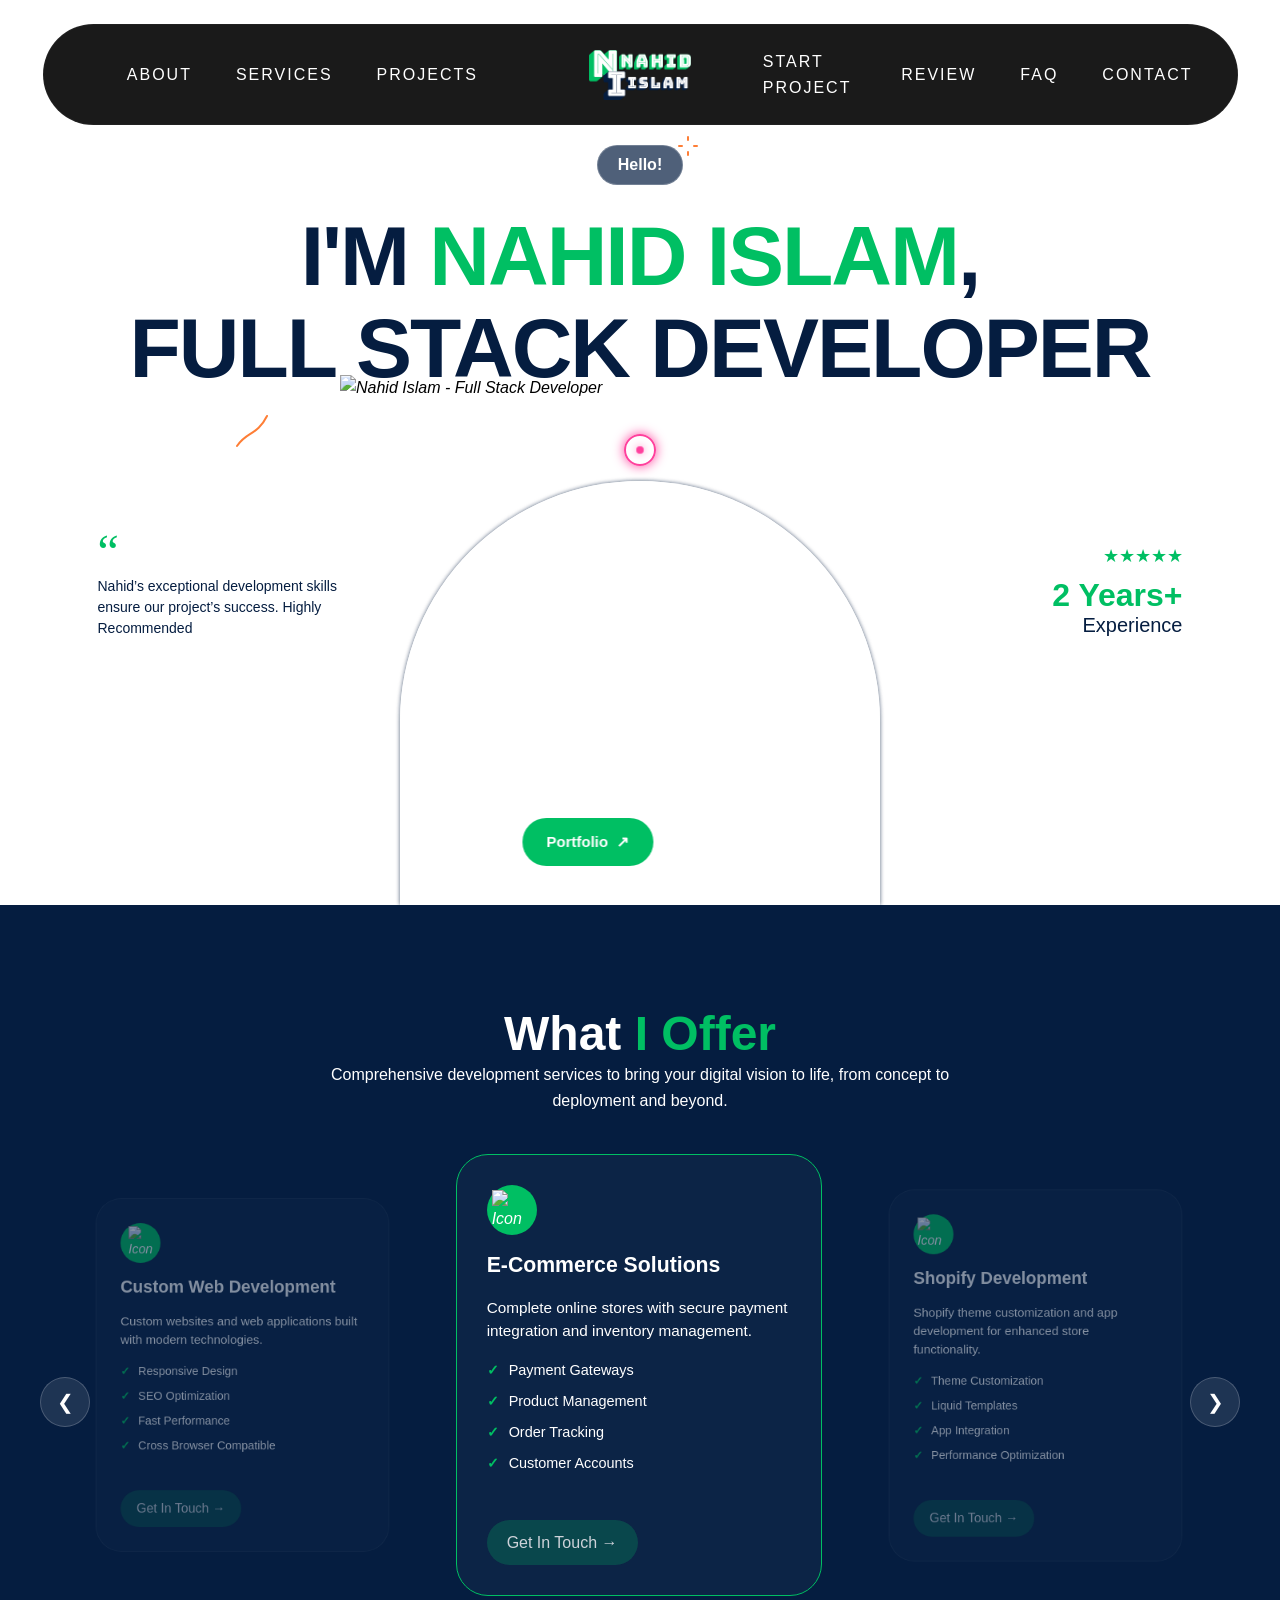
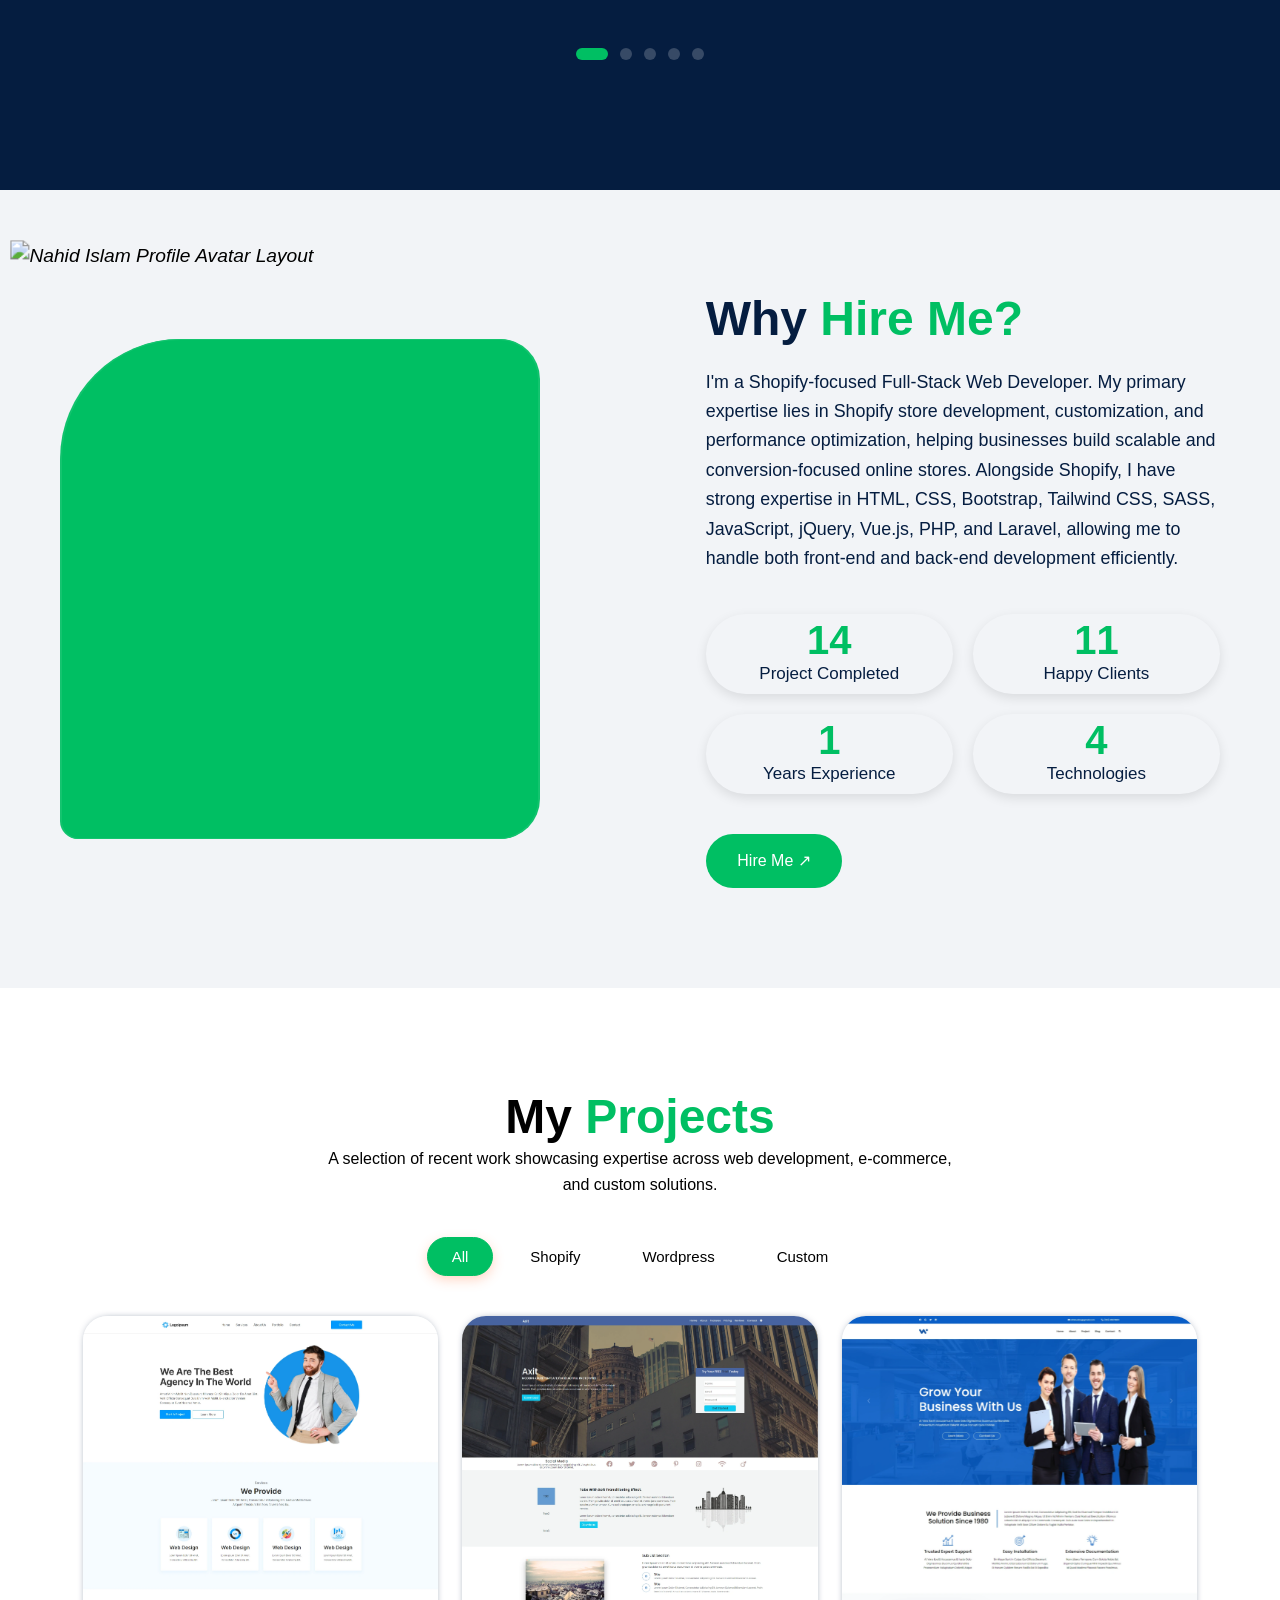
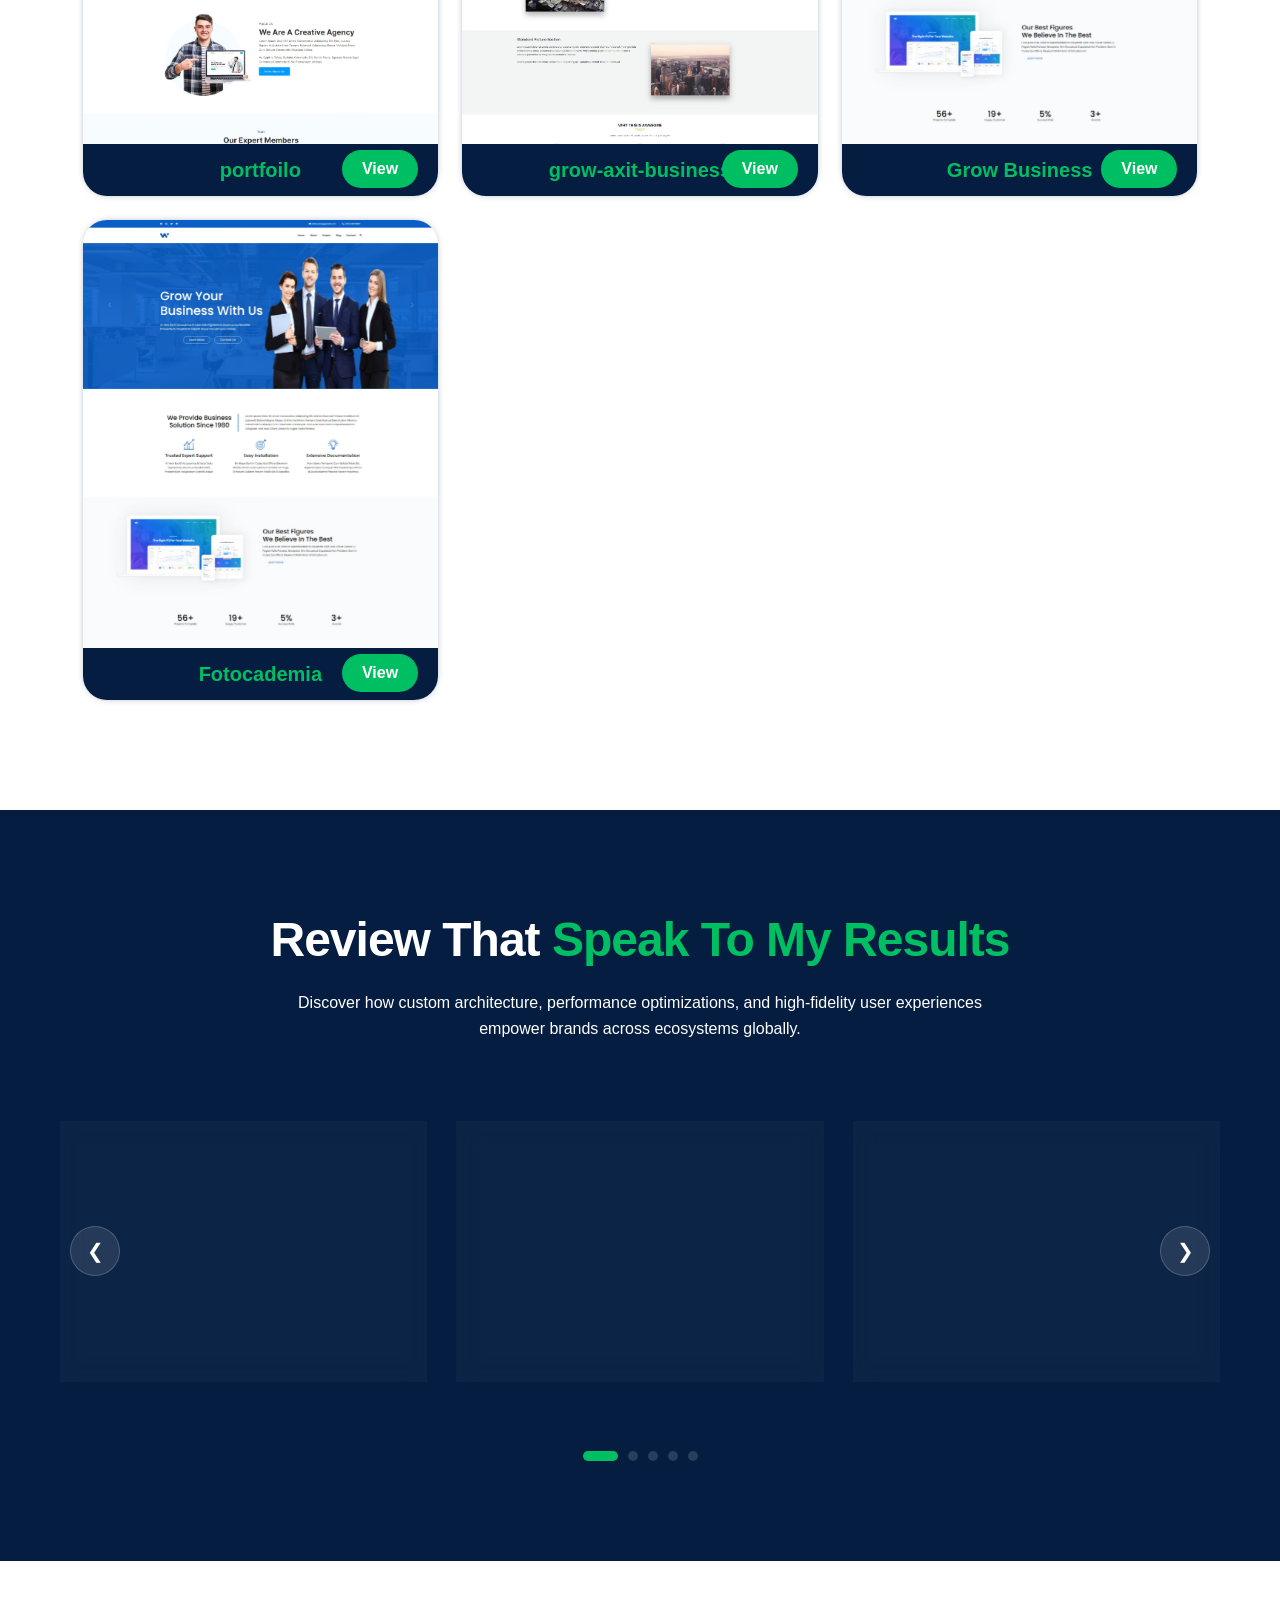
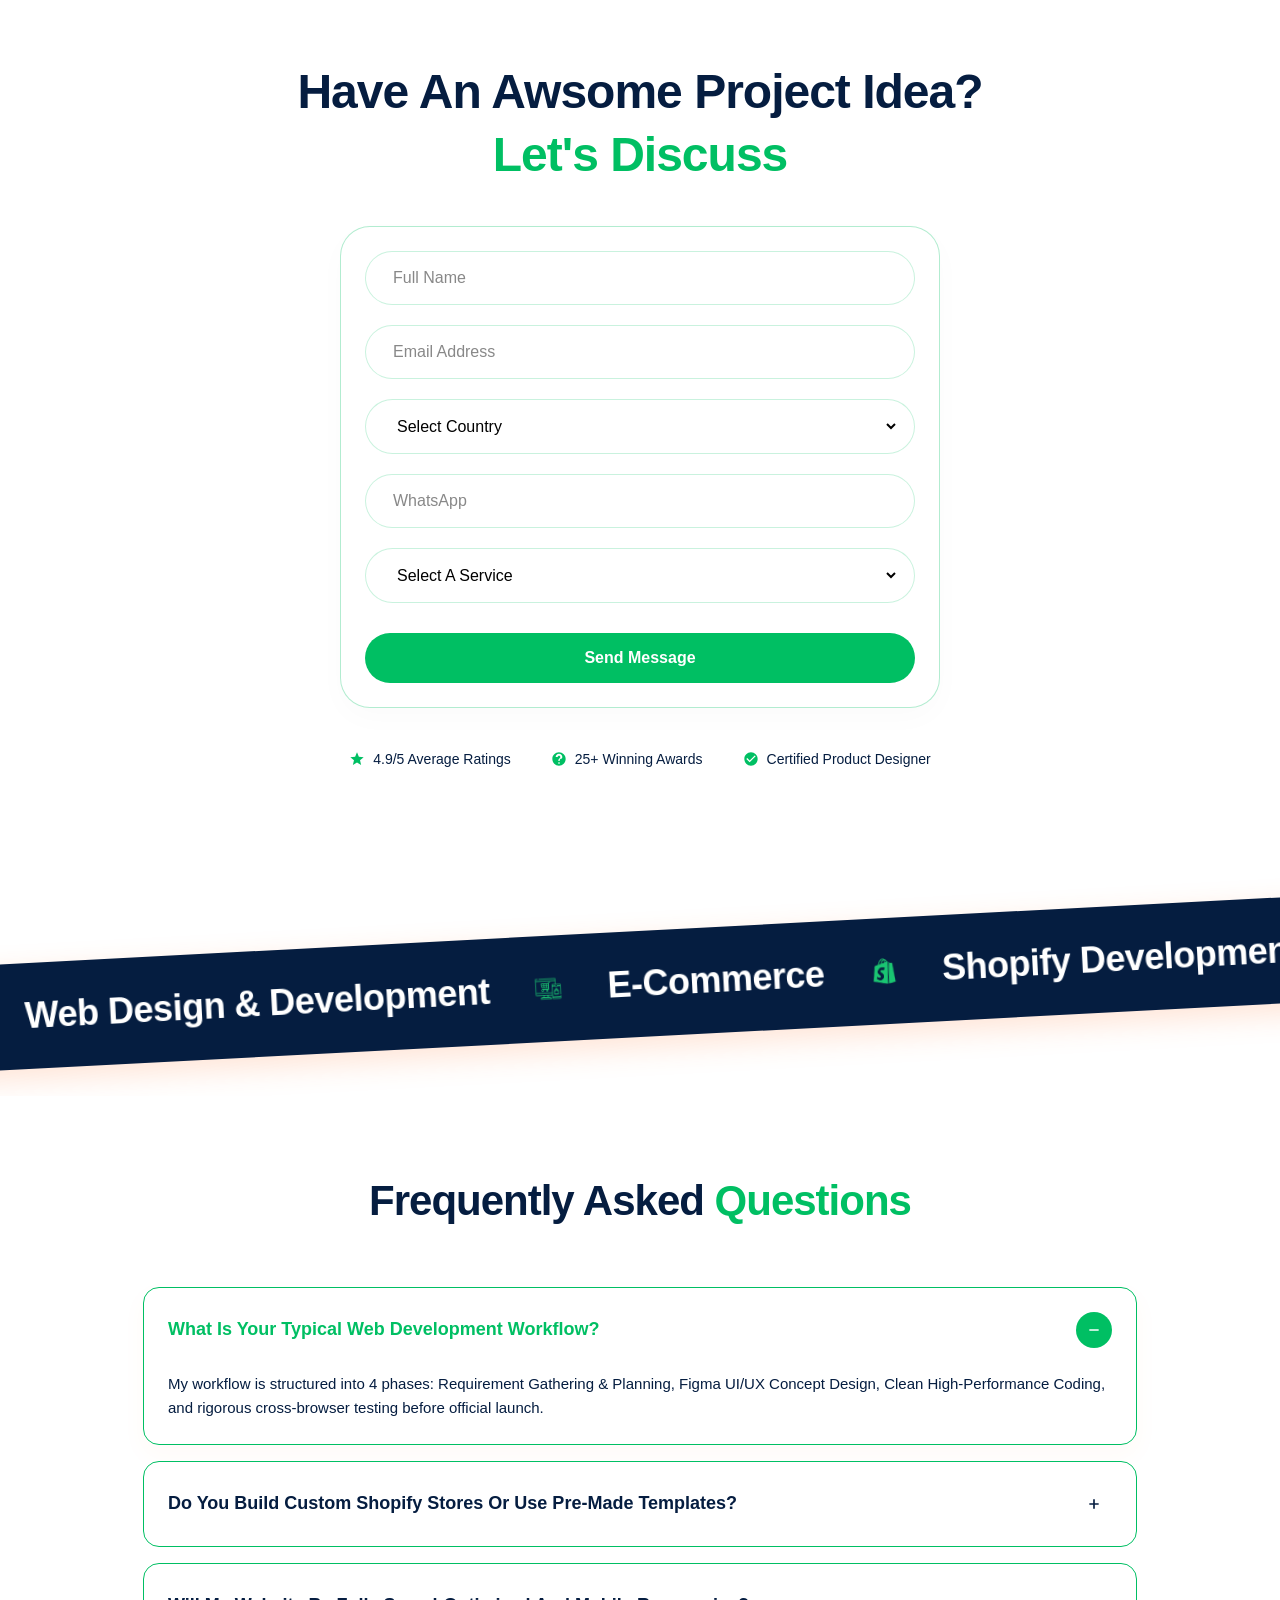
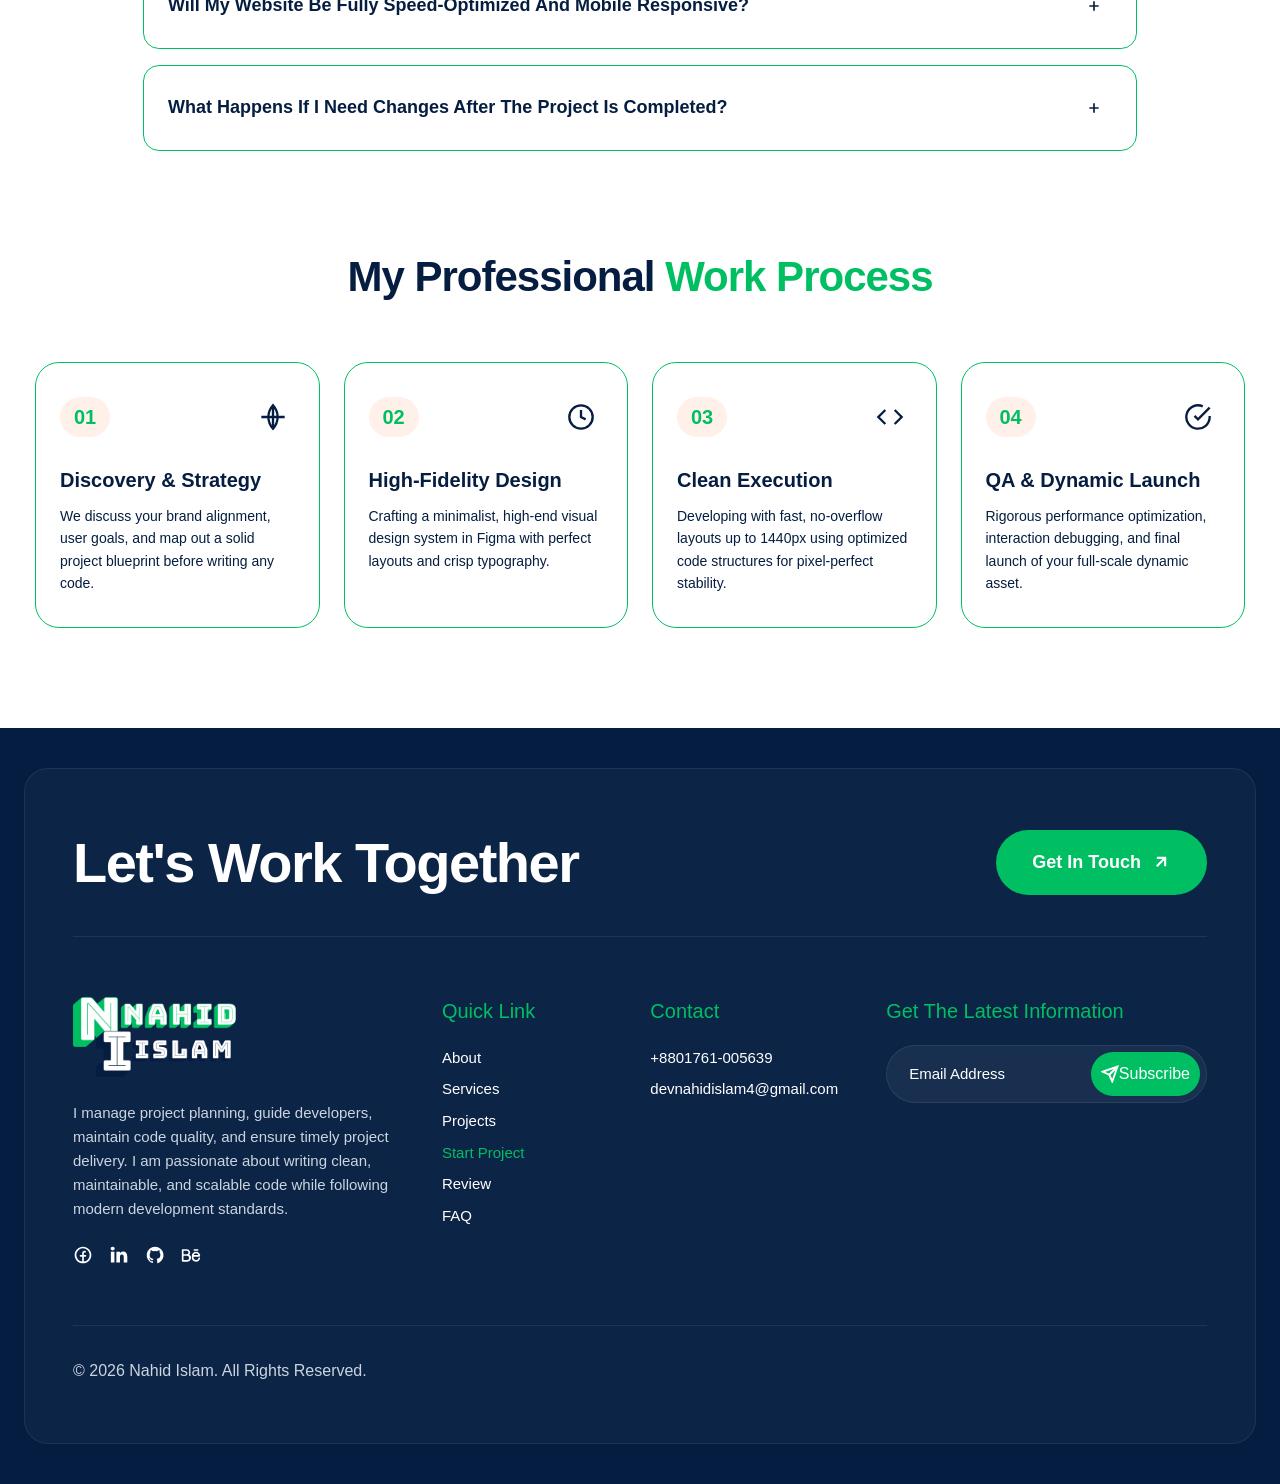
==== commit 9e873054: "meta updated image update" ====
--- a/index.html
+++ b/index.html
@@ -4,7 +4,28 @@
 <head>
    <meta charset="UTF-8">
    <meta name="viewport" content="width=device-width, initial-scale=1.0">
-   <title>Nahid Islam - Full Stack Developer Portfolio</title>
+
+   <title>Nahid Islam | Full-Stack Developer & Shopify Expert</title>
+   <meta name="description"
+      content="Hi! I'm Nahid Islam, a Shopify-focused Full-Stack Web Developer. Specializing in high-performance eCommerce solutions, custom Laravel/Vue.js applications, and scalable web development.">
+   <meta name="author" content="Nahid Islam">
+   <meta name="robots" content="index, follow">
+
+   <!-- Open Graph / Facebook / LinkedIn -->
+   <meta property="og:type" content="website">
+   <meta property="og:url" content="https://mnahidislam39.github.io/devnahidislam">
+   <meta property="og:title" content="Nahid Islam | Full-Stack Developer & Shopify Expert">
+   <meta property="og:description"
+      content="Shopify-focused Full-Stack Web Developer and Team Leader. Expertise in Shopify, Vue.js, Laravel, WordPress, and high-converting eCommerce solutions. Let's grow your business!">
+   <meta property="og:image" content="assets/images/nahidislam.jpg">
+
+   <!-- Twitter -->
+   <meta property="twitter:card" content="summary_large_image">
+   <meta property="twitter:title" content="Nahid Islam | Full-Stack Developer & Shopify Expert">
+   <meta property="twitter:description"
+      content="Shopify-focused Full-Stack Web Developer and Team Leader. Expertise in Shopify, Vue.js, Laravel, WordPress, and high-converting eCommerce solutions.">
+   <meta property="twitter:image" content="assets/images/nahidislam.jpg">
+
    <link rel="preconnect" href="https://fonts.googleapis.com">
    <link rel="preconnect" href="https://fonts.gstatic.com" crossorigin>
    <link href="https://fonts.googleapis.com/css2?family=Plus+Jakarta+Sans:wght@400;500;600;700;800&display=swap"
@@ -13,6 +34,35 @@
 
    <link rel="stylesheet" href="assets/css/main.min.css">
    <link rel="icon" type="image/x-icon" href="assets/images/favicon.ico">
+   <script type="application/ld+json">
+      {
+      "@context": "https://schema.org",
+      "@type": "Person",
+      "name": "Nahid Islam",
+      "url": "https://mnahidislam39.github.io/devnahidislam",
+      "jobTitle": "Full-Stack Web Developer & Shopify Expert",
+      "worksFor": {
+         "@type": "Organization",
+         "name": "Freelance / Remote"
+      },
+      "sameAs": [
+         "https://github.com/mnahidislam39",
+         "https://www.linkedin.com/in/mnahidislam39",
+         "https://t.me/mnahidislam39",
+         "https://www.facebook.com/mnahidislam39"
+      ],
+      "knowsAbout": [
+         "Shopify Development",
+         "Full-Stack Web Development",
+         "Laravel",
+         "Vue.js",
+         "JavaScript",
+         "E-commerce Automation"
+      ],
+      "image": "https://mnahidislam39.github.io/devnahidislam/assets/images/nahidislam.webp",
+      "email": "mailto:your-email@gmail.com"
+      }
+</script>
 </head>
 
 <body class="body">
--- a/assets/css/main.min.css
+++ b/assets/css/main.min.css
@@ -1 +1 @@
-*,*::before,*::after{margin:0;padding:0;box-sizing:border-box;scroll-behavior:smooth}html{scroll-behavior:smooth;height:100%;-webkit-text-size-adjust:100%}body{font-family:"Poppins",sans-serif;font-size:16px;font-weight:400;line-height:1.6;background:#fff;font-style:normal;color:var(--text-color);text-rendering:optimizeLegibility;-webkit-font-smoothing:antialiased;-moz-osx-font-smoothing:grayscale;overflow-x:hidden;scroll-behavior:smooth}:root{--primary-color: #00bf63;--secondary-color: #051d40;--transparent: #ffffff02;--text-light: #ffffff;--text-dark: #051d40;--light-bg: #f2f4f7;--dark-bg: #051d40;--text-muted: #ffffff;--transition-smooth: all 0.3s cubic-bezier(0.4, 0, 0.2, 1);--transition-header: all 0.4s cubic-bezier(0.4, 0, 0.2, 1)}a{text-decoration:none;text-transform:capitalize;color:inherit;display:inline-block;transition:all .3s ease}ul,ol{list-style:none;padding:0;margin:0}img,picture,svg,video,canvas{max-width:100%;height:auto;display:block;font-style:italic}input,textarea,select,button{outline:0;border:none;font-family:inherit;font-size:inherit;background:rgba(0,0,0,0);text-transform:capitalize}textarea{resize:vertical}table{border-collapse:collapse;border-spacing:0;width:100%}button,[button],[role=button]{cursor:pointer}:focus-visible{outline:2px solid var(--primary-color);outline-offset:3px}@media(prefers-reduced-motion: reduce){html{scroll-behavior:auto}*,*::before,*::after{animation-duration:.01ms !important;animation-iteration-count:1 !important;transition-duration:.01ms !important;scroll-behavior:auto !important}}::-moz-selection{background-color:var(--primary-color);color:var(--white)}::selection{background-color:var(--primary-color);color:var(--white)}h1,h2,h3,h4,h5,h6{text-transform:capitalize}.sections{padding:100px 20px}@media(max-width: 767.99px){.sections{padding:60px 0}}.section-title{padding:10px 0}h1{font-size:56px;line-height:1.2;font-weight:700;font-family:"Poppins",sans-serif}@media(max-width: 768px){h1{font-size:36px}}h2{font-size:48px;line-height:1.2;font-weight:600;font-family:"Poppins",sans-serif}@media(max-width: 768px){h2{font-size:32px}}h3{font-size:40px;line-height:1.3;font-weight:500;font-family:"Poppins",sans-serif}@media(max-width: 768px){h3{font-size:28px}}h4{font-size:32px;line-height:1.3;font-weight:500;font-family:"Poppins",sans-serif}@media(max-width: 768px){h4{font-size:24px}}h5{font-size:24px;line-height:1.4;font-weight:400;font-family:"Poppins",sans-serif}@media(max-width: 768px){h5{font-size:20px}}h6{font-size:20px;line-height:1.4;font-weight:400;font-family:"Poppins",sans-serif}@media(max-width: 768px){h6{font-size:18px}}p{font-size:16px;line-height:1.6;font-weight:400;font-family:"Poppins",sans-serif}@media(max-width: 768px){p{font-size:16px}}.d-block{display:block}.d-inline-block{display:inline-block}.d-flex{display:flex}.d-grid{display:grid}.d-none{display:none}.justify-center{justify-content:center}.justify-between{justify-content:space-between}.justify-around{justify-content:space-around}.justify-start{justify-content:flex-start}.justify-end{justify-content:flex-end}.align-center{align-items:center}.align-start{align-items:flex-start}.align-end{align-items:flex-end}.pos-relative{position:relative}.pos-absolute{position:absolute}.text-start{text-align:start}.text-center{text-align:center}.text-end{text-align:end}.text-lowercase{text-transform:lowercase}.text-capitalize{text-transform:capitalize}.text-uppercase{text-transform:uppercase}.none{text-decoration:none}.underline{text-decoration:underline}.container{width:100%;max-width:1440px;margin:0 auto;padding:0 15px}.row{display:flex;flex-wrap:wrap;margin:0 -15px}[class*=col-]{width:100%;padding-right:15px;padding-left:15px;flex:0 0 auto}html{font-size:14px}.col-xs-1{width:8.3333333333%;padding:0 15px}.col-xs-2{width:16.6666666667%;padding:0 15px}.col-xs-3{width:25%;padding:0 15px}.col-xs-4{width:33.3333333333%;padding:0 15px}.col-xs-5{width:41.6666666667%;padding:0 15px}.col-xs-6{width:50%;padding:0 15px}.col-xs-7{width:58.3333333333%;padding:0 15px}.col-xs-8{width:66.6666666667%;padding:0 15px}.col-xs-9{width:75%;padding:0 15px}.col-xs-10{width:83.3333333333%;padding:0 15px}.col-xs-11{width:91.6666666667%;padding:0 15px}.col-xs-12{width:100%;padding:0 15px}@media(min-width: 576px){.container{max-width:571px}html{font-size:15px}.col-sm-1{width:8.3333333333%;padding:0 15px}.col-sm-2{width:16.6666666667%;padding:0 15px}.col-sm-3{width:25%;padding:0 15px}.col-sm-4{width:33.3333333333%;padding:0 15px}.col-sm-5{width:41.6666666667%;padding:0 15px}.col-sm-6{width:50%;padding:0 15px}.col-sm-7{width:58.3333333333%;padding:0 15px}.col-sm-8{width:66.6666666667%;padding:0 15px}.col-sm-9{width:75%;padding:0 15px}.col-sm-10{width:83.3333333333%;padding:0 15px}.col-sm-11{width:91.6666666667%;padding:0 15px}.col-sm-12{width:100%;padding:0 15px}}@media(min-width: 768px){.container{max-width:763px}html{font-size:16px}.col-md-1{width:8.3333333333%;padding:0 15px}.col-md-2{width:16.6666666667%;padding:0 15px}.col-md-3{width:25%;padding:0 15px}.col-md-4{width:33.3333333333%;padding:0 15px}.col-md-5{width:41.6666666667%;padding:0 15px}.col-md-6{width:50%;padding:0 15px}.col-md-7{width:58.3333333333%;padding:0 15px}.col-md-8{width:66.6666666667%;padding:0 15px}.col-md-9{width:75%;padding:0 15px}.col-md-10{width:83.3333333333%;padding:0 15px}.col-md-11{width:91.6666666667%;padding:0 15px}.col-md-12{width:100%;padding:0 15px}}@media(min-width: 992px){.container{max-width:987px}html{font-size:16px}.col-lg-1{width:8.3333333333%;padding:0 15px}.col-lg-2{width:16.6666666667%;padding:0 15px}.col-lg-3{width:25%;padding:0 15px}.col-lg-4{width:33.3333333333%;padding:0 15px}.col-lg-5{width:41.6666666667%;padding:0 15px}.col-lg-6{width:50%;padding:0 15px}.col-lg-7{width:58.3333333333%;padding:0 15px}.col-lg-8{width:66.6666666667%;padding:0 15px}.col-lg-9{width:75%;padding:0 15px}.col-lg-10{width:83.3333333333%;padding:0 15px}.col-lg-11{width:91.6666666667%;padding:0 15px}.col-lg-12{width:100%;padding:0 15px}}@media(min-width: 1200px){.container{max-width:1195px}html{font-size:17px}.col-xl-1{width:8.3333333333%;padding:0 15px}.col-xl-2{width:16.6666666667%;padding:0 15px}.col-xl-3{width:25%;padding:0 15px}.col-xl-4{width:33.3333333333%;padding:0 15px}.col-xl-5{width:41.6666666667%;padding:0 15px}.col-xl-6{width:50%;padding:0 15px}.col-xl-7{width:58.3333333333%;padding:0 15px}.col-xl-8{width:66.6666666667%;padding:0 15px}.col-xl-9{width:75%;padding:0 15px}.col-xl-10{width:83.3333333333%;padding:0 15px}.col-xl-11{width:91.6666666667%;padding:0 15px}.col-xl-12{width:100%;padding:0 15px}}@media(min-width: 1440px){.container{max-width:1435px}html{font-size:18px}.col-xxl-1{width:8.3333333333%;padding:0 15px}.col-xxl-2{width:16.6666666667%;padding:0 15px}.col-xxl-3{width:25%;padding:0 15px}.col-xxl-4{width:33.3333333333%;padding:0 15px}.col-xxl-5{width:41.6666666667%;padding:0 15px}.col-xxl-6{width:50%;padding:0 15px}.col-xxl-7{width:58.3333333333%;padding:0 15px}.col-xxl-8{width:66.6666666667%;padding:0 15px}.col-xxl-9{width:75%;padding:0 15px}.col-xxl-10{width:83.3333333333%;padding:0 15px}.col-xxl-11{width:91.6666666667%;padding:0 15px}.col-xxl-12{width:100%;padding:0 15px}}.btn{display:inline-flex;align-items:center;justify-content:center;text-align:center;font-weight:500;text-transform:capitalize;padding:.8rem 1.8rem;border-radius:50px;transition:all .3s ease;cursor:pointer;border:1px solid rgba(0,0,0,0)}.btn.btn-primary{background-color:#00bf63;color:#fff}.btn.btn-primary:hover{background-color:#051d40;transform:translateY(-2px);box-shadow:0 4px 12px rgba(0,0,0,.1)}.btn.btn-border{background-color:rgba(0,0,0,0);border-color:#051d40;color:#051d40}.btn.btn-border:hover{background-color:#051d40;color:#fff;transform:translateY(-2px)}.btn.btn-secondary{background-color:#051d40;color:#fff}.btn.btn-secondary:hover{background-color:#051d40}.btn.btn-sm{padding:.5rem 1rem;font-size:.9rem}.btn.btn-lg{padding:1.2rem 2.5rem;font-size:1.2rem}.sub-title{color:var(--primary-color)}.nahid-modal-overlay{position:fixed;top:0;left:0;width:100%;height:100%;background-color:rgba(0,0,0,.6);backdrop-filter:blur(5px);display:flex;align-items:center;justify-content:center;z-index:9999;opacity:0;pointer-events:none;transition:opacity .3s ease}.nahid-modal-overlay.active{opacity:1;pointer-events:auto}.nahid-modal-overlay.active .nahid-modal-card{transform:scale(1)}.nahid-modal-card{background:#fff;padding:40px 30px;border-radius:16px;max-width:500px;width:90%;position:relative;text-align:center;box-shadow:0 20px 40px rgba(0,0,0,.15);transform:scale(0.9);transition:transform .3s cubic-bezier(0.175, 0.885, 0.32, 1.275)}.nahid-modal-card .modal-title{font-size:24px;font-weight:700;color:#111b27;margin-bottom:8px}.nahid-modal-card .modal-desc{font-size:14px;color:#64748b;margin-bottom:30px}.nahid-modal-close-btn{position:absolute;top:15px;right:20px;background:none;border:none;font-size:28px;color:#94a3b8;cursor:pointer;transition:color .2s ease}.nahid-modal-close-btn:hover{color:#ef4444}.modal-action-wrapper{display:flex;flex-wrap:wrap;gap:16px}.modal-btn{display:flex;flex-direction:column;align-items:center;justify-content:center;padding:14px 24px;border-radius:12px;font-size:16px;font-weight:600;text-decoration:none;cursor:pointer;border:none;transition:all .25s ease}.modal-btn span{font-size:11px;font-weight:400;margin-top:2px;opacity:.8}.modal-btn.btn-whatsapp{background-color:var(--primary-color);color:#fff;border:1px solid var(--primary-color)}.modal-btn.btn-whatsapp:hover{background-color:var(--transparent);color:var(--secondary-color);border:1px solid var(--secondary-color);transform:translateY(-2px)}.modal-btn.btn-form-scroll{background-color:var(--secondary-color);color:var(--text-light);border:1px solid var(--secondary-color)}.modal-btn.btn-form-scroll:hover{background-color:var(--transparent);color:#1e293b;transform:translateY(-2px)}.cursor-container{position:fixed;top:0;left:0;width:100%;height:100%;pointer-events:none;z-index:99999;mix-blend-mode:difference}.cursor-container .custom-cursor-outer{position:absolute;width:32px;height:32px;border:2px solid var(--primary-color);border-radius:50%;background-color:rgba(0,0,0,0);transform:translate(-50%, -50%) scale(1);box-shadow:0 0 12px var(--primary-color);transition:border-color .5s cubic-bezier(0.25, 1, 0.5, 1),box-shadow .5s cubic-bezier(0.25, 1, 0.5, 1),transform .4s cubic-bezier(0.34, 1.56, 0.64, 1);will-change:transform,top,left}.cursor-container .custom-cursor-inner{position:absolute;width:6px;height:6px;background-color:var(--primary-color);border-radius:50%;transform:translate(-50%, -50%) scale(1);box-shadow:0 0 8px var(--primary-color);transition:background-color .5s cubic-bezier(0.25, 1, 0.5, 1),box-shadow .5s cubic-bezier(0.25, 1, 0.5, 1),transform .4s cubic-bezier(0.34, 1.56, 0.64, 1);will-change:top,left}.cursor-container .cursor-container.is-hovered .custom-cursor-outer{transform:translate(-50%, -50%) scale(1.8);border-color:var(--primary-color);box-shadow:0 0 20px var(--primary-color)}.cursor-container .cursor-container.is-hovered .custom-cursor-inner{transform:translate(-50%, -50%) scale(2.2);background-color:var(--primary-color);box-shadow:0 0 12px var(--primary-color)}.cursor-container .cursor-container.is-clicked .custom-cursor-outer{transform:translate(-50%, -50%) scale(1.4)}.cursor-container .cursor-container.is-hovered.is-clicked .custom-cursor-outer{transform:translate(-50%, -50%) scale(2.2)}.cursor-container .trail-circle{position:absolute;width:8px;height:8px;border-radius:50%;background-color:var(--primary-color);transform:translate(-50%, -50%);pointer-events:none;will-change:top,left}.cursor-container .cursor-ripple{position:absolute;border:2px solid var(--primary-color);border-radius:50%;transform:translate(-50%, -50%);animation:ripple-out .6s cubic-bezier(0.1, 0.8, 0.3, 1) forwards}@keyframes ripple-out{0%{width:20px;height:20px;opacity:1}100%{width:90px;height:90px;opacity:0;border-color:var(--primary-color)}}#mainHeader .header-container{margin:24px auto 0 auto;width:calc(100% - 48px);background-color:#1a1a1a;border-radius:100px;padding:12px 32px;position:relative;z-index:1000;border:1px solid hsla(0,0%,100%,.03);transition:all .4s cubic-bezier(0.4, 0, 0.2, 1)}#mainHeader .header-container.sticky{position:fixed;max-width:100%;top:0;left:0;right:0;width:100%;margin-top:0;border-radius:0;padding:16px 48px;background-color:rgba(17,17,17,.85);backdrop-filter:blur(16px);-webkit-backdrop-filter:blur(16px);box-shadow:0 4px 30px rgba(0,0,0,.4);border-bottom:1px solid hsla(0,0%,100%,.05)}#mainHeader .header-container .header{display:grid;grid-template-columns:1fr .4fr 1fr;gap:20px;justify-content:space-evenly;justify-items:center}#mainHeader .header-container .header .brand-logo{display:flex;align-items:center;justify-content:center;gap:12px;color:#fff;font-weight:800;font-size:22px;letter-spacing:.5px;cursor:pointer}#mainHeader .header-container .header .logo-img{max-height:50px;width:auto;-o-object-fit:contain;object-fit:contain;display:block}#mainHeader .header-container .header .logo-icon-box{background-color:var(--primary-color);color:#fff;width:42px;height:42px;display:flex;align-items:center;justify-content:center;border-radius:50%;font-size:15px;font-weight:800}#mainHeader .header-container .header .logo-inner-icon{letter-spacing:-1px;margin-right:-1px}#mainHeader .header-container .header .nav-menu{display:flex;gap:20px;align-items:center}#mainHeader .header-container .header .nav-item{color:#fff;text-decoration:none;font-size:16px;font-weight:500;transition:all .3s cubic-bezier(0.4, 0, 0.2, 1);padding:12px;border-radius:100px;text-transform:uppercase;letter-spacing:2px}#mainHeader .header-container .header .nav-item:hover{color:var(--primary-color);opacity:.9}#mainHeader .header-container .header .nav-item.active{background-color:var(--primary-color);color:#fff !important;font-weight:700;box-shadow:0 4px 15px rgba(255,122,48,.25)}#mainHeader .header-container .header .mobile-toggle{display:none;flex-direction:column;gap:6px;background:none;border:none;cursor:pointer;padding:8px;z-index:1100}#mainHeader .header-container .header .mobile-toggle span{display:block;width:24px;height:2.5px;background-color:#fff;border-radius:4px;transition:all .3s cubic-bezier(0.4, 0, 0.2, 1)}@media(max-width: 991px){.header-container{display:flex;justify-content:space-between;align-items:center;width:100%}.header-container .header{min-height:60px;width:100%;align-items:center;position:relative}.header-container .header .mobile-toggle{display:flex !important;order:3;position:absolute;right:0}.header-container .header .brand-logo{position:absolute;left:0}.header-container .header .nav-menu{position:fixed;top:0;width:100%;height:100vh;background:#161616;flex-direction:column;padding:100px 24px 40px 24px;align-items:flex-start;justify-content:flex-start;gap:10px;transition:all .4s cubic-bezier(0.4, 0, 0.2, 1);box-shadow:20px 0 40px rgba(0,0,0,.5)}.header-container .header .nav-left{right:999px;transform:translateX(-101%);border-right:1px solid hsla(0,0%,100%,.05)}.header-container .header .nav-right{left:999px;transform:translateX(101%);padding:0px 20px;background:rgba(0,0,0,0);box-shadow:none;z-index:1001;top:305px;height:auto}.header-container .header .nav-item{width:100%;padding:14px}.header-container.sticky .header .nav-left{padding-top:0;top:90px}.header-container.sticky .header .nav-right{transform:translate(0, 0px);padding-top:0 !important;top:270px}.header-container.sticky .header .nav-menu{box-shadow:none;width:101%;padding-top:30px}.mobile-nav-open .header .nav-menu{gap:0 !important;left:-1px}.mobile-nav-open .header .nav-left{right:0;transform:translateX(0);padding-top:130px}.mobile-nav-open .header .nav-right{left:4px;height:200px;transform:translate(0, -26px);display:flex}.mobile-nav-open .mobile-toggle span:nth-child(1){transform:translateY(8.5px) rotate(45deg)}.mobile-nav-open .mobile-toggle span:nth-child(2){opacity:0;transform:translateX(-10px)}.mobile-nav-open .mobile-toggle span:nth-child(3){transform:translateY(-8.5px) rotate(-45deg)}}@media(max-width: 480px){.brand-logo{font-size:18px}.logo-icon-box{width:36px;height:36px;font-size:13px}}#nahidHeroSection{position:relative;padding:20px 0 0 0;display:flex;align-items:center;justify-content:center;overflow:hidden;width:100%}#nahidHeroSection .hero-container .hero{position:relative;display:flex;flex-direction:column;align-items:center;z-index:10}#nahidHeroSection .hero-container .hero .greeting-badge{position:relative;border:1px solid hsla(0,0%,100%,.2);background-color:color-mix(in srgb, var(--secondary-color) 70%, transparent);backdrop-filter:blur(5px);-webkit-backdrop-filter:blur(5px);padding:6px 20px;border-radius:30px;font-weight:600;font-size:16px;margin-bottom:25px;z-index:12;color:#fff}#nahidHeroSection .hero-container .hero .sparkle-icon{position:absolute;top:-12px;right:-18px}#nahidHeroSection .hero-container .hero .hero-heading{font-size:84px;font-weight:800;line-height:1.1;text-align:center;letter-spacing:-2px;margin-bottom:-30px;position:relative;z-index:11;pointer-events:none;color:var(--text-dark);text-transform:uppercase}#nahidHeroSection .hero-container .hero .highlight-text{color:var(--primary-color)}#nahidHeroSection .hero-container .hero .hero-center-content{position:relative;width:100%;max-width:600px;height:530px;display:flex;justify-content:center;align-items:flex-end;z-index:12;margin-top:10px;overflow:hidden}#nahidHeroSection .hero-container .hero .circle-bg{display:none;position:absolute;bottom:0;left:50%;transform:translateX(-50%);width:100%;height:100%;background-color:#ffdeca;border-top-left-radius:500px;border-top-right-radius:500px;z-index:-1}#nahidHeroSection .hero-container .hero .hero-image-container{width:100%;max-width:480px;height:80%;display:flex;justify-content:center;align-items:flex-end;border-top-left-radius:500px;border-top-right-radius:500px;background:linear-gradient(161deg, var(--text-light) 0%, #ffffff 100%);box-shadow:0 0 4px 0px rgba(5,29,64,.1),0px 0px 4px 0px rgba(5,29,64,0.6196078431);animation:floatingGlow 1s ease-in-out infinite alternate;transition:all .5s ease}@keyframes floatingGlow{0%{box-shadow:0 0 6px -2px rgba(5,29,64,.1),0px 0px 6px -2px rgba(5,29,64,0.6196078431)}50%{box-shadow:0 0 7px -2px rgba(5,29,64,.15),0px 0px 7px -2px #4caf50}100%{box-shadow:0 0 10px -2px rgba(5,29,64,.12),0px 0px 10px -2px #4caf50}}#nahidHeroSection .hero-container .hero .hero-image{width:100%;height:100%;-o-object-fit:contain;object-fit:contain;position:absolute}#nahidHeroSection .hero-container .hero .image-overlay{position:absolute;top:0;left:0;width:100%;height:100%;pointer-events:none;z-index:2}#nahidHeroSection .hero-container .hero .cta-glass-container{position:absolute;bottom:30px;left:50%;transform:translateX(-50%);background:hsla(0,0%,100%,.1);backdrop-filter:blur(15px);-webkit-backdrop-filter:blur(15px);border:1px solid hsla(0,0%,100%,.2);padding:8px;border-radius:100px;display:flex;gap:12px;align-items:center;z-index:20}#nahidHeroSection .hero-container .hero .btn-portfolio{background-color:var(--primary-color);color:#fff;text-decoration:none;padding:12px 24px;border-radius:100px;font-weight:600;font-size:15px;display:flex;align-items:center;gap:8px;transition:transform .2s ease}#nahidHeroSection .hero-container .hero .btn-portfolio:hover{transform:scale(1.03)}#nahidHeroSection .hero-container .hero .btn-hire{color:#fff;text-decoration:none;padding:12px 20px;font-weight:500;font-size:15px;transition:opacity .2s ease}#nahidHeroSection .hero-container .hero .btn-hire:hover{opacity:.8}#nahidHeroSection .hero-container .hero .hero-left-widget{position:absolute;left:40px;bottom:35%;max-width:240px;z-index:15}#nahidHeroSection .hero-container .hero .quote-icon{font-size:48px;color:var(--primary-color);font-family:serif;line-height:1;display:block}#nahidHeroSection .hero-container .hero .quote-text{font-size:14px;color:var(--text-dark);line-height:1.5;font-weight:500}#nahidHeroSection .hero-container .hero .hero-right-widget{position:absolute;right:40px;bottom:35%;text-align:right;z-index:15}#nahidHeroSection .hero-container .hero .rating-stars{color:var(--primary-color);font-size:18px;margin-bottom:8px}#nahidHeroSection .hero-container .hero .experience-years{font-weight:800;line-height:1;color:var(--primary-color)}#nahidHeroSection .hero-container .hero .experience-text{color:var(--text-dark);font-weight:500}#nahidHeroSection .hero-container .hero .deco-line-left{position:absolute;left:15%;top:35%;z-index:2}@media(max-width: 1200px){.hero-left-widget{left:15px}.hero-right-widget{right:15px}.deco-line-left{display:none}}@media(max-width: 991px){.hero-heading{font-size:64px}.hero-left-widget,.hero-right-widget{position:relative;bottom:0;left:0;right:0;text-align:center;max-width:100%;margin-top:35px;display:none}.hero-right-widget{text-align:center}}@media(max-width: 768px){#nahidHeroSection .hero-container .hero .hero-image-container{width:90%}#nahidHeroSection .hero-container .hero .hero-heading{font-size:44px;margin-bottom:-20px}#nahidHeroSection .hero-container .hero .hero-center-content{max-width:350px;height:360px}.cta-glass-container{width:-moz-max-content;width:max-content;justify-content:center;bottom:20px}}.nahid-services-section{background:var(--dark-bg);color:#fff;font-family:var(--font-family);overflow:hidden}.nahid-services-section .nahid-container{max-width:1440px;margin:0 auto;padding:0 40px;box-sizing:border-box;-webkit-user-select:none;-moz-user-select:none;user-select:none}.nahid-services-section .nahid-container .nahid-services-header{display:flex;flex-direction:column;justify-content:center;align-items:center;max-width:700px;width:100%;margin:0 auto;text-align:center}.nahid-services-section .nahid-container .services{position:relative;padding:30px 0}.nahid-services-section .nahid-container .services .nahid-prev-btn,.nahid-services-section .nahid-container .services .nahid-next-btn{position:absolute;top:50%;transform:translateY(-50%);background:hsla(0,0%,100%,.1);border:1px solid hsla(0,0%,100%,.2);color:#fff;width:50px;height:50px;border-radius:50%;cursor:pointer;z-index:10;display:flex;align-items:center;justify-content:center;font-size:20px;transition:all .3s ease}.nahid-services-section .nahid-container .services .nahid-prev-btn:hover,.nahid-services-section .nahid-container .services .nahid-next-btn:hover{background:var(--primary-color);border-color:var(--primary-color)}.nahid-services-section .nahid-container .services .nahid-prev-btn{left:-20px}.nahid-services-section .nahid-container .services .nahid-next-btn{right:-20px}.nahid-services-section .nahid-container .services .nahid-services-header{display:flex;justify-content:space-between;align-items:center;margin-bottom:50px}.nahid-services-section .nahid-container .services .nahid-services-slider-viewport{width:100%;overflow:hidden}.nahid-services-section .nahid-container .services .nahid-services-track{display:flex;gap:30px;transition:transform .6s cubic-bezier(0.25, 1, 0.5, 1);will-change:transform;align-items:center;cursor:grab}.nahid-services-section .nahid-container .services .nahid-services-track .nahid-service-card{flex:0 0 calc(33.333% - 20px);background:hsla(0,0%,100%,.03);border:1px solid hsla(0,0%,100%,.08);border-radius:32px;padding:30px;display:flex;gap:16px;flex-direction:column;box-sizing:border-box;position:relative;overflow:hidden;transition:.4s ease-in-out;transform:scale(0.8)}.nahid-services-section .nahid-container .services .nahid-services-track .nahid-service-card.nahid-active-card{transform:scale(1);border:1px solid var(--primary-color);opacity:1}.nahid-services-section .nahid-container .services .nahid-services-track .nahid-service-card:not(.nahid-active-card){opacity:.5}@media(max-width: 991.99px){.nahid-services-section .nahid-container .services .nahid-services-track .nahid-service-card{flex:0 0 calc(50% - 15px)}}@media(max-width: 767.99px){.nahid-services-section .nahid-container .services .nahid-services-track .nahid-service-card{flex:0 0 100%}}.nahid-services-section .nahid-container .services .nahid-services-track .nahid-card-1 .nahid-card-icon img,.nahid-services-section .nahid-container .services .nahid-services-track .nahid-card-5 .nahid-card-icon img{max-width:30px !important}.nahid-services-section .nahid-container .services .nahid-services-track .nahid-card-icon{background:var(--primary-color);border-radius:50px;width:50px;height:50px;display:flex;justify-content:center;align-items:center}.nahid-services-section .nahid-container .services .nahid-services-track .nahid-card-icon img{width:100%;max-width:40px;height:auto;-o-object-fit:cover;object-fit:cover}.nahid-services-section .nahid-container .services .nahid-services-track .nahid-service-card-title{font-weight:600;font-size:1.25rem;margin:0}.nahid-services-section .nahid-container .services .nahid-services-track .nahid-service-desc{font-size:.9rem;color:var(--text-light);line-height:1.5}.nahid-services-section .nahid-container .services .nahid-services-track .nahid-service-features{list-style:none;padding:0;margin:0}.nahid-services-section .nahid-container .services .nahid-services-track .nahid-service-features li{font-size:.85rem;margin-bottom:8px;display:flex;align-items:center}.nahid-services-section .nahid-container .services .nahid-services-track .nahid-service-features li .check-icon{color:var(--primary-color);margin-right:10px;font-weight:bold}.nahid-services-section .nahid-container .services a.nahid-contact-btn{display:flex;align-items:center;justify-content:flex-start;gap:10px;background:rgba(0,191,99,.2901960784);opacity:.8;padding:10px 20px;margin-top:20px;border-radius:50px;max-width:-moz-fit-content;max-width:fit-content;color:#fff;transition:all .3s ease;text-transform:capitalize}.nahid-services-section .nahid-container .services a.nahid-contact-btn:hover{background:var(--primary-color);opacity:1}.nahid-services-section .nahid-container .services .nahid-services-pagination{display:flex;justify-content:center;gap:12px;margin-top:40px}.nahid-services-section .nahid-container .services .nahid-services-pagination .service-slider-dot{width:12px;height:12px;background:hsla(0,0%,100%,.2);border-radius:50%;cursor:pointer;transition:all .3s ease-in-out}.nahid-services-section .nahid-container .services .nahid-services-pagination .service-slider-dot.service-slider-dot-active{background:var(--primary-color);width:32px;border-radius:6px}@media(max-width: 1024px){.nahid-services-section .nahid-service-card{flex:0 0 calc(50% - 15px)}}@media(max-width: 680px){.nahid-services-section .nahid-service-card{flex:0 0 100%}}.nahid-experience-section{padding:100px 0;font-family:var(--font-family);position:relative}.nahid-experience-section .nahid-exp-container{max-width:1200px;margin:0 auto;padding:0 40px}.nahid-experience-section .nahid-exp-header{text-align:center;margin-bottom:80px}.nahid-experience-section .nahid-exp-main-title{font-size:2.8rem;font-weight:700;color:var(--secondary-color);margin:0}.nahid-experience-section .nahid-exp-main-title .accent-orange{color:var(--primary-color)}.nahid-experience-section .nahid-timeline-wrapper{position:relative;display:flex;flex-direction:column;gap:60px}.nahid-experience-section .nahid-timeline-center-line{position:absolute;left:50%;top:15px;bottom:15px;width:2px;border-left:2px dashed hsla(0,0%,100%,.2);transform:translateX(-50%);z-index:1}.nahid-experience-section .nahid-timeline-item{display:grid;grid-template-columns:1fr 100px 1fr;align-items:flex-start;position:relative;z-index:2}.nahid-experience-section .nahid-timeline-left-block{text-align:left;padding-right:20px}.nahid-experience-section .nahid-timeline-left-block .company-name{font-size:1.65rem;font-weight:700;color:var(--secondary-color);margin:0 0 8px 0}.nahid-experience-section .nahid-timeline-left-block .experience-duration{font-size:1rem;color:var(--text-dark);font-weight:500}.nahid-experience-section .nahid-timeline-center-dot-box{display:flex;justify-content:center;align-items:center;height:38px}.nahid-experience-section .timeline-dot{width:24px;height:24px;border-radius:50%;position:relative;display:inline-block;background:var(--secondary-color)}.nahid-experience-section .timeline-dot.orange-pill{background:var(--primary-color);border:4px solid var(--dark-bg);box-shadow:0 0 0 2px var(--primary-color),0 0 0 5px rgba(255,122,48,.15)}.nahid-experience-section .timeline-dot.dark-pill{background:var(--secondary-color);border:4px solid var(--dark-bg);box-shadow:0 0 0 2px var(--secondary-color),0 0 0 5px hsla(0,0%,100%,.15)}.nahid-experience-section .nahid-timeline-right-block{padding-left:20px}.nahid-experience-section .nahid-timeline-right-block .role-designation{font-size:1.65rem;font-weight:700;color:var(--secondary-color);margin:0 0 12px 0}.nahid-experience-section .nahid-timeline-right-block .role-desc{font-size:1rem;line-height:1.6;color:var(--text-dark);margin:0}.nahid-experience-section .nahid-timeline-right-block .role-desc.descriptive-blank{margin:0}@media(max-width: 991px){.nahid-experience-section .nahid-timeline-center-line{left:20px;transform:none}.nahid-experience-section .nahid-timeline-item{grid-template-columns:1fr;gap:15px;padding-left:50px}.nahid-experience-section .nahid-timeline-left-block{padding-right:0}.nahid-experience-section .nahid-timeline-left-block .company-name{font-size:1.4rem}.nahid-experience-section .nahid-timeline-center-dot-box{position:absolute;left:0;top:0;height:auto}.nahid-experience-section .nahid-timeline-right-block{padding-left:0}.nahid-experience-section .nahid-timeline-right-block .role-designation{font-size:1.4rem}}@media(max-width: 480px){.nahid-experience-section .nahid-exp-container{padding:0 20px}.nahid-experience-section .nahid-exp-main-title{font-size:2rem}}.nahid-hire-section{background-color:var(--light-bg);font-family:var(--font-family);overflow:hidden}.nahid-hire-section .nahid-hire-container{max-width:1400px;margin:0 auto;padding:0 40px;display:grid;grid-template-columns:1.1fr 1fr;align-items:center;gap:80px}.nahid-hire-section .nahid-hire-media-wrapper{display:flex;justify-content:center;align-items:center}.nahid-hire-section .nahid-asymmetric-bg-card{position:relative;width:480px;height:500px;background:var(--primary-color);border:1px solid hsla(0,0%,100%,.08);border-radius:120px 40px 40px 18px;z-index:1}.nahid-hire-section .nahid-hire-avatar{position:absolute;z-index:2;height:350px;width:-webkit-fill-available;-o-object-fit:contain;object-fit:contain;display:block;transform:translate(-3px, -43px) scale(1.3)}.nahid-hire-section .nahid-hire-content-wrapper{display:flex;flex-direction:column;gap:20px}.nahid-hire-section .nahid-hire-main-title{color:var(--secondary-color)}.nahid-hire-section .nahid-hire-main-title span.accent-orange{color:var(--primary-color)}.nahid-hire-section .nahid-hire-description{font-size:1.05rem;line-height:1.65;color:var(--text-dark)}.nahid-hire-section .nahid-stats-grid-track{display:grid;grid-template-columns:repeat(2, 1fr);gap:20px;margin:20px 0}.nahid-hire-section .nahid-stat-card-item{display:flex;flex-direction:column;box-shadow:0 4px 12px rgba(0,0,0,.1);border-radius:50px;height:80px;text-align:center;align-items:center;justify-content:center}.nahid-hire-section .nahid-stat-card-item .stat-counter-number{font-weight:700;color:var(--primary-color);line-height:1}.nahid-hire-section .nahid-stat-card-item .stat-counter-label{font-size:1rem;color:var(--text-dark);font-weight:500;margin:0}.nahid-hire-section .nahid-btn-pill-outline{border-radius:50px}.nahid-hire-section .nahid-btn-pill-outline:hover{background:var(--primary-color);border-color:var(--primary-color);transform:translateY(-3px)}@media(max-width: 991.99px){.nahid-hire-section .nahid-hire-container{grid-template-columns:1fr;gap:60px;text-align:center}.nahid-hire-section .nahid-stats-grid-track{justify-content:center;gap:16px}.nahid-hire-section .nahid-hire-media-wrapper{width:auto;max-height:620px;height:400px;position:relative}.nahid-hire-section .nahid-asymmetric-bg-card{width:340px}.nahid-hire-section .nahid-hire-avatar{transform:translate(0, -18px) scale(1.1)}}@media(max-width: 425px){.nahid-hire-section .nahid-asymmetric-bg-card{transform:translate(0, 0);width:-webkit-fill-available;height:350px;border-radius:120px 40px 56px 50px}.nahid-hire-section .nahid-hire-section .nahid-hire-avatar{bottom:0;width:100%}}@media(max-width: 480px){.nahid-hire-section .nahid-hire-container{padding:0 20px}.nahid-hire-section .nahid-stats-grid-track{grid-template-columns:1fr;gap:16px}}.portfolio-section{font-family:var(--font-family);overflow:hidden}.portfolio-section .portfolio-container{margin:0 auto;padding:0 40px;box-sizing:border-box;position:relative}.portfolio-section .portfolio-container .portfolio{display:flex;flex-direction:column;align-items:center;justify-content:center;gap:20px;width:100%}.portfolio-section .portfolio-container span#portfolioSubTitle{color:var(--primary-color)}.portfolio-section .portfolio-header{display:flex;justify-content:space-between;flex-wrap:wrap;flex-direction:column;align-items:center;max-width:650px;width:100%;margin:0 auto;text-align:center}.portfolio-section .portfolio-tabs-container{display:flex;justify-content:center;align-items:center;gap:12px;flex-wrap:wrap;margin:20px 0 10px 0;width:100%}.portfolio-section .portfolio-tabs-container .portfolio-tab-btn{background:var(--bg-card, rgba(255, 255, 255, 0.05));border:1px solid var(--border-color, rgba(255, 255, 255, 0.1));color:var(--text-color, inherit);padding:10px 24px;border-radius:30px;font-size:15px;font-weight:500;cursor:pointer;transition:all .3s ease}.portfolio-section .portfolio-tabs-container .portfolio-tab-btn:hover{border-color:var(--primary-color);color:var(--primary-color)}.portfolio-section .portfolio-tabs-container .portfolio-tab-btn.active{background:var(--primary-color);color:#fff;border-color:var(--primary-color);box-shadow:0 4px 12px rgba(255,125,68,.3)}.portfolio-section .slider-wrapper{overflow:visible;width:100%;position:relative;border-radius:24px}.portfolio-section .slider-track{display:grid !important;grid-template-columns:repeat(3, 1fr);gap:24px;will-change:auto;cursor:default;padding:10px 0;width:100%;transform:none !important;transition:none !important}@media(max-width: 1200px){.portfolio-section .slider-track{grid-template-columns:repeat(3, 1fr)}}@media(max-width: 992px){.portfolio-section .slider-track{grid-template-columns:repeat(2, 1fr)}}@media(max-width: 576px){.portfolio-section .slider-track{grid-template-columns:1fr}}.portfolio-section .portfolio-slide{flex:unset;box-sizing:border-box;-webkit-user-select:none;-moz-user-select:none;user-select:none;position:relative;box-shadow:0 0 10px -5px var(--secondary-color);border-radius:25px;transition:.4s ease;transform:none !important;opacity:1 !important}.portfolio-section .portfolio-slide.activePortfolioSlide{transform:none !important;opacity:1 !important}.portfolio-section .portfolio-slide.expanded .slide-expanded-details{opacity:1;visibility:visible;transform:translateY(0)}.portfolio-section .slide-card{position:relative;width:100%;height:480px;border-radius:24px;overflow:hidden}.portfolio-section .slide-card img{width:100%;height:auto;display:block;pointer-events:none;transition:transform 3.5s ease-in-out;will-change:transform}.portfolio-section .slide-card:hover img{transform:translateY(calc(-100% + 480px))}.portfolio-section .slide-card .slide-expanded-details{position:absolute;top:0;left:0;width:100%;height:100%;background:#fff;display:flex;flex-direction:column;justify-content:center;align-items:center;padding:20px;opacity:0;visibility:hidden;transform:translateY(10px);transition:all .4s ease;z-index:5;text-align:center}.portfolio-section .slide-card .card-action-btn{position:absolute;bottom:8px;right:20px;z-index:10;background:var(--primary-color);color:#fff;border:none;padding:10px 20px;border-radius:30px;cursor:pointer;font-weight:600;transition:.3s}.portfolio-section .slide-card .card-action-btn:hover{opacity:.9;transform:scale(1.05)}.portfolio-section .watermark-text{position:absolute;bottom:0;left:0;font-size:20px;font-weight:800;color:var(--primary-color);background:var(--secondary-color);width:100%;text-align:center;padding:10px;z-index:3;pointer-events:none}.portfolio-section .tags-container{display:flex;justify-content:center;gap:12px;flex-wrap:wrap;margin-bottom:25px;flex-direction:column;width:100%;align-items:flex-start}.portfolio-section .project-title-area{font-size:38px;margin-bottom:18px}.portfolio-section .project-desc-area{font-size:17px;line-height:1.65;color:var(--text-dark)}.portfolio-section .slider-pagination,.portfolio-section .nahid-portfolio-prev,.portfolio-section .nahid-portfolio-next{display:none !important}.portfolio-section .dynamic-content-area{text-align:center;max-width:850px;margin:0 auto;transition:opacity .2s ease}.portfolio-section .dynamic-content-area.fade-out{opacity:0}.portfolio-section .tag-badge{padding:0;background-color:hsla(0,0%,100%,.05);color:var(--secondary-color);border-radius:30px;font-size:15px;font-weight:500;border:1px solid hsla(0,0%,100%,.08)}.portfolio-section .arrow-link{display:inline-flex;align-items:center;justify-content:center;width:50px;height:50px;background-color:var(--primary-color);color:var(--text-light);border-radius:50%;text-decoration:none;transition:var(--transition-smooth);box-shadow:0 4px 12px rgba(255,125,68,.3)}.portfolio-section .arrow-link:hover{background-color:var(--primary-color);opacity:.9;transform:scale(1.08) rotate(15deg)}.portfolio-section .arrow-link svg{width:22px;height:22px}.portfolio-section .portfolio-action-container{text-align:center;margin-top:40px;width:100%}.portfolio-section .portfolio-action-container .portfolio-show-more-btn{background:rgba(0,0,0,0);border:2px solid var(--primary-color);color:var(--primary-color);padding:12px 36px;font-size:16px;font-weight:600;border-radius:30px;cursor:pointer;transition:all .3s ease}.portfolio-section .portfolio-action-container .portfolio-show-more-btn:hover{background:var(--primary-color);color:#fff;box-shadow:0 4px 12px rgba(255,125,68,.3)}@media(max-width: 1024px){.portfolio-section .portfolio-container{padding:0 24px}.portfolio-section .portfolio-title{font-size:38px}.portfolio-section .project-title-area{font-size:32px}}@media(max-width: 768px){.portfolio-section .portfolio-section{padding:60px 0}.portfolio-section .portfolio-header{flex-direction:column;align-items:flex-start;gap:25px}.portfolio-section .project-title-area{font-size:26px}.portfolio-section .watermark-text{font-size:32px;bottom:0px;left:0px}}.testimonial-section{background:var(--dark-bg);position:relative;overflow:hidden}.testimonial-section .testimonial-container{max-width:1440px;margin:0 auto;padding:0 40px;box-sizing:border-box}.testimonial-section .testimonial-container .testimonial-slider-wrapper{position:relative;overflow:hidden}.testimonial-section .testimonial-container .testimonial-arrow{position:absolute;top:50%;transform:translateY(-50%);background:hsla(0,0%,100%,.1);border:1px solid hsla(0,0%,100%,.2);color:#fff;width:50px;height:50px;border-radius:50%;cursor:pointer;z-index:10;display:flex;align-items:center;justify-content:center;font-size:20px;transition:all .3s ease}.testimonial-section .testimonial-container .testimonial-arrow:hover{background:var(--primary-color);border-color:var(--primary-color)}.testimonial-section .testimonial-container .testimonial-arrow.prev{left:10px}.testimonial-section .testimonial-container .testimonial-arrow.next{right:10px}.testimonial-section .testimonial-header{text-align:center;max-width:750px;margin:0 auto 60px auto}.testimonial-section .testimonial-title{font-size:48px;font-weight:700;color:#fff;line-height:1.25;margin-bottom:20px;letter-spacing:-1px}.testimonial-section .testimonial-title span{color:var(--primary-color)}.testimonial-section .testimonial-subtitle{font-size:16px;line-height:1.6;color:var(--text-muted);font-weight:400}.testimonial-section .testimonial-slider-wrapper{overflow:hidden;width:100%;position:relative;padding:20px 0}.testimonial-section .testimonial-slider-track{display:flex;gap:30px;will-change:transform;cursor:grab}.testimonial-section .testimonial-slider-track:active{cursor:grabbing}.testimonial-section .testimonial-slide{flex-shrink:0;box-sizing:border-box;-webkit-user-select:none;-moz-user-select:none;user-select:none}.testimonial-section .review-glass-card{background:hsla(0,0%,100%,.03);backdrop-filter:blur(12px);-webkit-backdrop-filter:blur(12px);border:1px solid hsla(0,0%,100%,.08);border-radius:24px;padding:35px;height:100%;box-sizing:border-box;transition:var(--transition-smooth)}.testimonial-section .review-glass-card:hover{transform:translateY(-5px);border-color:rgba(255,122,48,.3)}.testimonial-section .card-header{display:flex;justify-content:space-between;align-items:center;margin-bottom:20px}.testimonial-section .user-info{display:none;align-items:center;gap:15px}.testimonial-section .user-info img{width:50px;height:50px;border-radius:50%;-o-object-fit:cover;object-fit:cover;border:2px solid hsla(0,0%,100%,.1)}.testimonial-section .meta h4{font-size:18px;font-weight:600;color:#fff;margin:0 0 4px 0}.testimonial-section .meta span{font-size:13px;color:var(--text-muted);display:block}.testimonial-section .quote-icon svg{width:45px;height:45px;color:hsla(0,0%,100%,.05)}.testimonial-section .rating-row{display:flex;align-items:center;gap:10px;margin-bottom:20px}.testimonial-section .stars{color:var(--primary-color);font-size:18px;letter-spacing:2px}.testimonial-section .rating-number{font-size:15px;font-weight:600;color:#fff}.testimonial-section .review-text{font-size:15px;line-height:1.65;color:#cbd5e1;font-weight:400;margin:0}.testimonial-section .testimonial-pagination{display:flex;justify-content:center;align-items:center;gap:10px;margin-top:50px}.testimonial-section .testimonial-pagination .dot{width:10px;height:10px;border-radius:50%;background-color:hsla(0,0%,100%,.15);cursor:pointer;transition:var(--transition-smooth)}.testimonial-section .testimonial-pagination .dot.active{width:35px;border-radius:20px;background-color:var(--primary-color)}@media(max-width: 1024px){.testimonial-section .testimonial-title{font-size:38px}.testimonial-section .testimonial-container{padding:0 24px}}@media(max-width: 768px){.testimonial-section .testimonial-section{padding:80px 0}.testimonial-section .testimonial-title{font-size:32px}.testimonial-section .review-glass-card{padding:25px}}@keyframes portfolioOrbFloat{0%{transform:translate(0, 0) scale(1)}100%{transform:translate(50px, 50px) scale(1.1)}}.cta-contact-section{padding:100px 24px;display:flex;justify-content:center;align-items:center;font-family:var(--font-family)}.cta-contact-section .cta-container{width:100%;max-width:1440px;margin:0 auto;text-align:center}.cta-contact-section .cta-heading{font-weight:700;color:var(--secondary-color);line-height:1.3;margin-bottom:40px;letter-spacing:-1px;display:flex;align-items:center;justify-content:center;flex-direction:column}.cta-contact-section .cta-heading .highlight-orange{color:var(--primary-color)}.cta-contact-section .cta-form-wrapper{max-width:600px;margin:0 auto 40px auto}.cta-contact-section .cta-form{display:flex;flex-direction:column;gap:15px;background:hsla(0,0%,100%,.03);border:1px solid color-mix(in srgb, var(--primary-color) 30%, transparent);border-radius:30px;padding:24px;box-shadow:0 10px 30px rgba(0,0,0,.02);transition:var(--transition-smooth)}.cta-contact-section .cta-form:focus-within{border-color:var(--primary-color);box-shadow:0 10px 30px rgba(255,122,48,.08)}.cta-contact-section .error-message{color:#ff4d4d;font-size:12px;margin-top:5px;display:block}.cta-contact-section .input-group{display:flex;align-items:center;width:100%;background:hsla(0,0%,100%,.05);border-radius:50px;padding:5px 15px;border:1px solid rgba(0,191,99,.2117647059);transition:var(--transition-smooth)}.cta-contact-section .input-group:focus-within{border-color:var(--primary-color)}.cta-contact-section .cta-input{border:none;outline:none;font-size:16px;color:var(--text-color);width:100%;padding:12px;background:rgba(0,0,0,0)}.cta-contact-section .cta-input::-moz-placeholder{color:#888;opacity:1}.cta-contact-section .cta-input::placeholder{color:#888;opacity:1}.cta-contact-section .cta-input:focus::-moz-placeholder{color:#ccc}.cta-contact-section .cta-input:focus::placeholder{color:#ccc}.cta-contact-section textarea::-moz-placeholder{color:#888;opacity:1}.cta-contact-section textarea::placeholder{color:#888;opacity:1}.cta-contact-section textarea:focus::-moz-placeholder{color:#ccc}.cta-contact-section textarea:focus::placeholder{color:#ccc}.cta-contact-section input:-webkit-autofill,.cta-contact-section input:-webkit-autofill:hover,.cta-contact-section input:-webkit-autofill:focus,.cta-contact-section input:-webkit-autofill:active{-webkit-transition:background-color 5000s ease-in-out 0s;transition:background-color 5000s ease-in-out 0s;-webkit-box-shadow:0 0 0px 1000px rgba(0,0,0,0) inset !important;-webkit-text-fill-color:#000 !important;border-radius:25px !important}.cta-contact-section .cta-submit-btn{background:var(--primary-color);color:#fff;border:none;outline:none;padding:16px;font-size:16px;font-weight:600;border-radius:50px;cursor:pointer;margin-top:10px;transition:var(--transition-smooth)}.cta-contact-section .cta-submit-btn:hover{background:var(--primary-color);opacity:.9;transform:translateY(-1px)}.cta-contact-section .cta-input.input-error{color:#e53e3e}.cta-contact-section .cta-input.input-error::-moz-placeholder{color:#feb2b2}.cta-contact-section .cta-input.input-error::placeholder{color:#feb2b2}.cta-contact-section .cta-badges-row{display:flex;justify-content:center;align-items:center;gap:40px;flex-wrap:wrap;margin-top:20px}.cta-contact-section .badge-item{display:flex;align-items:center;gap:8px;color:var(--text-dark);font-size:14px;font-weight:500}.cta-contact-section .badge-icon{color:var(--primary-color);display:inline-flex;align-items:center}@media(max-width: 768px){.cta-contact-section .cta-heading{font-size:32px}.cta-contact-section .cta-form{border-radius:24px;padding:16px}.cta-contact-section .cta-badges-row{gap:20px;flex-direction:column;align-items:center;margin:20px auto 0 auto}}.nahid-marquee-section{width:100%;padding:60px 0;background:rgba(0,0,0,0);overflow:hidden;position:relative}.nahid-marquee-section .marquee-skew-wrapper{background:var(--secondary-color);padding:24px 0;width:110%;margin-left:-5%;transform:rotate(-3deg) skewY(0deg);box-shadow:0 10px 30px rgba(255,122,48,.2);overflow:hidden;display:flex}.nahid-marquee-section .marquee-track{display:flex;align-items:center;white-space:nowrap;width:-moz-max-content;width:max-content}.nahid-marquee-section .marquee-set{display:flex;align-items:center;will-change:transform;animation:nahidInfiniteMarquee 15s linear infinite}.nahid-marquee-section .marquee-text{font-family:var(--font-family);font-size:36px;font-weight:700;color:var(--text-light);text-transform:capitalize;padding:0 30px;letter-spacing:-0.5px}.nahid-marquee-section .marquee-icon-wrap{display:inline-flex;align-items:center;justify-content:center;padding:0 15px;width:-moz-max-content;width:max-content;height:28px}.nahid-marquee-section .marquee-icon-wrap .custom-marquee-svg{width:60px !important;height:auto !important;display:inline-block !important;visibility:visible !important}.nahid-marquee-section .marquee-icon-wrap .custom-marquee-svg path{fill:inherit !important}.nahid-marquee-section .marquee-icon-wrap .marquee-img{width:75%;height:auto}@keyframes nahidInfiniteMarquee{0%{transform:translate3d(0, 0, 0)}100%{transform:translate3d(-33.3333%, 0, 0)}}@media(max-width: 768px){.nahid-marquee-section .marquee-skew-wrapper{padding:16px 0;transform:rotate(-2.5deg)}.nahid-marquee-section .marquee-text{font-size:22px;padding:0 15px}.nahid-marquee-section .marquee-icon-wrap svg{width:18px !important;height:18px !important}}.pricing-section{padding:100px 24px;font-family:var(--font-family)}.pricing-section .pricing-container{max-width:1440px;margin:0 auto}.pricing-section .pricing-header{display:flex;justify-content:space-between;align-items:flex-end;margin-bottom:50px}.pricing-section .pricing-title{font-size:42px;font-weight:700;color:var(--secondary-color);line-height:1.2}.pricing-section .pricing-title span{color:var(--primary-color)}.pricing-section .pricing-see-all-btn{background:var(--primary-color);color:#fff;border:none;padding:14px 28px;font-size:16px;font-weight:600;border-radius:100px;cursor:pointer;transition:var(--transition-smooth)}.pricing-section .pricing-see-all-btn:hover{background:var(--primary-color);opacity:.9}.pricing-section .pricing-grid{display:grid;grid-template-columns:repeat(3, 1fr);gap:32px}.pricing-section .pricing-card{background:hsla(0,0%,100%,.2);border-radius:32px;padding:24px;border:1px solid hsla(0,0%,100%,.08);box-shadow:0 4px 20px rgba(0,0,0,.05);display:flex;flex-direction:column;transition:var(--transition-smooth)}.pricing-section .pricing-card:hover{transform:translateY(-8px);box-shadow:0 20px 40px rgba(0,0,0,.2)}.pricing-section .card-image-box{background:var(--primary-color);height:260px;border-radius:24px;position:relative;overflow:hidden;display:flex;flex-direction:column;justify-content:center;align-items:center}.pricing-section .card-tier-tag{position:absolute;top:20px;left:20px;background:hsla(0,0%,100%,.22);backdrop-filter:blur(8px);color:#fff;padding:6px 16px;font-size:13px;font-weight:600;border-radius:100px}.pricing-section .price-display{display:flex;align-items:baseline;color:#fff}.pricing-section .currency-symbol{font-size:28px;font-weight:700;margin-right:2px}.pricing-section .price-amount{font-size:64px;font-weight:800;letter-spacing:-2px;margin:0}.pricing-section .price-duration{font-size:14px;opacity:.85;margin-left:6px}.pricing-section .card-arrow-btn{position:absolute;bottom:-2px;right:-2px;width:76px;height:76px;background:var(--dark-bg);border:none;outline:none;border-top-left-radius:32px;display:flex;justify-content:center;align-items:center;cursor:pointer}.pricing-section .card-arrow-btn::before{content:"";width:54px;height:54px;background:#fff;border-radius:50%;position:absolute;z-index:1;transition:var(--transition-smooth)}.pricing-section .card-arrow-btn svg{color:var(--dark-bg);width:20px;height:20px;position:relative;z-index:2;transition:var(--transition-smooth)}.pricing-section .pricing-card:hover .card-arrow-btn::before{background:var(--primary-color)}.pricing-section .pricing-card:hover .card-arrow-btn svg{color:#fff;transform:rotate(45deg)}.pricing-section .card-meta-row{display:flex;gap:16px;margin:24px 0 16px 0}.pricing-section .meta-item{font-size:14px;font-weight:500;color:var(--text-dark)}.pricing-section .package-title{font-size:22px;font-weight:700;color:#fff;margin:0 0 16px 0;line-height:1.4;min-height:62px}.pricing-section .package-features-list{list-style:none;padding:0;margin:0;display:flex;flex-direction:column;gap:12px;border-top:1px solid hsla(0,0%,100%,.08);padding-top:16px}.pricing-section .package-features-list li{font-size:15px;color:var(--text-dark);font-weight:500;position:relative;padding-left:24px}.pricing-section .package-features-list li::before{content:"✓";position:absolute;left:0;color:var(--primary-color);font-weight:700}@media(max-width: 1024px){.pricing-section .pricing-grid{grid-template-columns:repeat(2, 1fr)}}@media(max-width: 768px){.pricing-section .pricing-header{flex-direction:column;align-items:flex-start;gap:16px}.pricing-section .pricing-title{font-size:32px}.pricing-section .pricing-grid{grid-template-columns:1fr}}.nahid-faq-section{padding-top:80px}.nahid-faq-section .faq-container{max-width:1024px;margin:0 auto}.nahid-faq-section .faq-header{text-align:center;margin-bottom:60px}.nahid-faq-section .faq-title{font-size:42px;font-weight:700;color:var(--text-dark);letter-spacing:-1px}.nahid-faq-section .faq-title span{color:var(--primary-color)}.nahid-faq-section .faq-accordion-list{display:flex;flex-direction:column;gap:16px}.nahid-faq-section .faq-item{background:hsla(0,0%,100%,.5);border:1px solid var(--primary-color);border-radius:16px;overflow:hidden;transition:var(--transition-smooth)}.nahid-faq-section .faq-item:hover,.nahid-faq-section .faq-item.active{border-color:var(--primary-color);box-shadow:0 10px 25px rgba(255,122,48,.04)}.nahid-faq-section .faq-trigger{width:100%;display:flex;justify-content:space-between;align-items:center;padding:24px;background:rgba(0,0,0,0);border:none;outline:none;cursor:pointer;text-align:left;gap:20px}.nahid-faq-section .faq-question-text{font-size:18px;font-weight:600;color:var(--text-dark);transition:var(--transition-smooth)}.nahid-faq-section .faq-item.active .faq-question-text{color:var(--primary-color)}.nahid-faq-section .faq-icon-box{width:36px;height:36px;background:hsla(0,0%,100%,.05);border-radius:50%;display:flex;justify-content:center;align-items:center;color:var(--text-dark);flex-shrink:0;transition:var(--transition-smooth)}.nahid-faq-section .faq-item.active .faq-icon-box{background:var(--primary-color);color:var(--text-light);transform:rotate(180deg)}.nahid-faq-section .faq-icon-svg{width:16px;height:16px}.nahid-faq-section .faq-panel{overflow:hidden;transition:max-height .35s cubic-bezier(0.4, 0, 0.2, 1),opacity .35s ease;will-change:max-height,opacity}.nahid-faq-section .faq-panel-content{padding:0 24px 24px 24px}.nahid-faq-section .faq-panel-content p{font-size:15px;line-height:1.6;color:var(--text-dark);margin:0}@media(max-width: 768px){.nahid-faq-section .faq-title{font-size:32px}.nahid-faq-section .faq-trigger{padding:20px}.nahid-faq-section .faq-question-text{font-size:16px}.nahid-faq-section .faq-panel-content{padding:0 20px 20px 20px}}.nahid-workflow-section{font-family:var(--font-family);border-top:1px solid hsla(0,0%,100%,.08)}.nahid-workflow-section .workflow-container{max-width:1440px;margin:0 auto}.nahid-workflow-section .workflow-header{text-align:center;margin-bottom:60px}.nahid-workflow-section .workflow-title{font-size:42px;font-weight:700;color:var(--secondary-color);letter-spacing:-1px}.nahid-workflow-section .workflow-title span{color:var(--primary-color)}.nahid-workflow-section .workflow-grid{display:grid;grid-template-columns:repeat(4, 1fr);gap:24px}.nahid-workflow-section .workflow-card{background:hsla(0,0%,100%,.03);border:1px solid hsla(0,0%,100%,.08);border-radius:24px;padding:32px 24px;display:flex;flex-direction:column;transition:var(--transition-smooth);border-color:var(--primary-color)}.nahid-workflow-section .workflow-card:hover{transform:translateY(-6px);border-color:var(--primary-color);box-shadow:0 15px 35px rgba(255,122,48,.05)}.nahid-workflow-section .workflow-top-row{display:flex;justify-content:space-between;align-items:center;margin-bottom:28px}.nahid-workflow-section .workflow-step-num{font-size:20px;font-weight:800;color:var(--primary-color);background:rgba(255,122,48,.1);padding:4px 14px;border-radius:100px}.nahid-workflow-section .workflow-icon-box{width:44px;height:44px;color:var(--secondary-color);display:flex;align-items:center;justify-content:center;transition:var(--transition-smooth)}.nahid-workflow-section .workflow-icon-box svg{width:28px;height:28px}.nahid-workflow-section .workflow-card:hover .workflow-icon-box{color:var(--primary-color)}.nahid-workflow-section .workflow-step-title{font-size:20px;font-weight:700;color:var(--secondary-color);margin:0 0 12px 0}.nahid-workflow-section .workflow-step-desc{font-size:14px;line-height:1.6;color:var(--text-dark);margin:0}@media(max-width: 1024px){.nahid-workflow-section .workflow-grid{grid-template-columns:repeat(2, 1fr);gap:20px}}@media(max-width: 640px){.nahid-workflow-section .workflow-title{font-size:32px}.nahid-workflow-section .workflow-grid{grid-template-columns:1fr}.nahid-workflow-section .workflow-card{padding:24px}}.nahid-main-footer{background:var(--dark-bg);padding:40px 24px;font-family:var(--font-family);color:var(--text-white)}.nahid-main-footer span.brand-logo-icon img{max-height:80px;width:auto;-o-object-fit:contain;object-fit:contain;display:block}.nahid-main-footer .footer-wrapper{max-width:1440px;margin:0 auto;background:hsla(0,0%,100%,.03);border:1px solid hsla(0,0%,100%,.08);border-radius:24px;padding:60px 48px}.nahid-main-footer .footer-connect-banner{display:flex;justify-content:space-between;align-items:center;margin-bottom:40px}.nahid-main-footer .connect-title{font-size:56px;font-weight:700;color:#fff;margin:0;letter-spacing:-1.5px}.nahid-main-footer .footer-hire-btn{background:var(--primary-color);color:#fff;text-decoration:none;padding:18px 36px;border-radius:100px;font-size:18px;font-weight:600;display:inline-flex;align-items:center;gap:10px;transition:var(--transition-smooth)}.nahid-main-footer .footer-hire-btn:hover{background:var(--primary-color);opacity:.9;transform:translateY(-2px)}.nahid-main-footer .btn-arrow{width:20px;height:20px;transition:var(--transition-smooth)}.nahid-main-footer .footer-hire-btn:hover .btn-arrow{transform:translate3d(3px, -3px, 0)}.nahid-main-footer .footer-divider{border:0;height:1px;background:hsla(0,0%,100%,.08);margin:0}.nahid-main-footer .footer-main-grid{display:grid;grid-template-columns:2fr 1fr 1fr 2fr;gap:48px;padding:60px 0}.nahid-main-footer .footer-logo-wrap{display:flex;align-items:center;gap:10px;margin-bottom:24px}.nahid-main-footer .brand-logo-text{font-size:24px;font-weight:800;color:#fff;letter-spacing:.5px}.nahid-main-footer .footer-brand-desc{font-size:15px;line-height:1.6;color:#cbd5e0;margin:0 0 24px 0}.nahid-main-footer .footer-social-links{display:flex;gap:16px}.nahid-main-footer .social-icon-link{color:#fff;transition:var(--transition-smooth)}.nahid-main-footer .social-icon-link:hover{color:var(--primary-color);transform:translateY(-3px)}.nahid-main-footer .footer-co-title{color:var(--primary-color)}.nahid-main-footer .footer-links-col,.nahid-main-footer .footer-newsletter-col{display:flex;gap:20px;flex-direction:column}.nahid-main-footer li#nahidFooterNav-3 a{color:#00bf63}.nahid-main-footer .footer-link-list{list-style:none;padding:0;margin:0;display:flex;flex-direction:column;gap:6px}.nahid-main-footer .footer-link-list #nahidFooterContact-1 a{text-transform:lowercase}.nahid-main-footer .footer-link-list a{color:#fff;text-decoration:none;font-size:15px;font-weight:500;transition:var(--transition-smooth)}.nahid-main-footer .footer-link-list a:hover{color:var(--primary-color)}.nahid-main-footer .footer-newsletter-form{display:flex;background:hsla(0,0%,100%,.05);border:1px solid hsla(0,0%,100%,.08);border-radius:50px;padding:6px;align-items:center}.nahid-main-footer .input-field-class{border-radius:25px;background:rgba(0,0,0,0) !important}.nahid-main-footer input:-webkit-autofill,.nahid-main-footer input:-webkit-autofill:hover,.nahid-main-footer input:-webkit-autofill:focus,.nahid-main-footer textarea:-webkit-autofill,.nahid-main-footer textarea:-webkit-autofill:hover,.nahid-main-footer textarea:-webkit-autofill:focus{-webkit-box-shadow:0 0 0 1000px rgba(0,0,0,0) inset !important;-webkit-text-fill-color:#000 !important;-webkit-transition:background-color 5000s ease-in-out 0s;transition:background-color 5000s ease-in-out 0s;border-radius:25px !important}.nahid-main-footer select:-webkit-autofill,.nahid-main-footer select:-webkit-autofill:hover,.nahid-main-footer select:-webkit-autofill:focus,.nahid-main-footer select:-webkit-autofill:active{background-color:rgba(0,0,0,0) !important;background-image:none !important;-webkit-box-shadow:0 0 0 1000px rgba(0,0,0,0) inset !important;-webkit-text-fill-color:#000 !important;-webkit-transition:background-color 5000s ease-in-out 0s;transition:background-color 5000s ease-in-out 0s}.nahid-main-footer select{background-color:rgba(0,0,0,0) !important;-webkit-appearance:none !important;-moz-appearance:none !important;appearance:none !important}.nahid-main-footer .newsletter-input{flex:1;background:rgba(0,0,0,0);border:none;outline:none;padding:12px 16px;font-size:15px;color:#fff;width:100%}.nahid-main-footer .newsletter-input::-moz-placeholder{color:var(--text-white)}.nahid-main-footer .newsletter-input::placeholder{color:var(--text-white)}.nahid-main-footer .newsletter-submit-btn{background:var(--primary-color);color:#fff;border:none;width:-moz-max-content;width:max-content;height:44px;border-radius:50px;display:flex;align-items:center;justify-content:center;cursor:pointer;transition:var(--transition-smooth);padding:10px}.nahid-main-footer .newsletter-submit-btn:hover{background:var(--primary-color);opacity:.9}.nahid-main-footer .newsletter-submit-btn svg{width:18px;height:18px}.nahid-main-footer .footer-bottom-row{display:flex;justify-content:space-between;align-items:center;padding-top:32px;font-size:14px}.nahid-main-footer .copyright-text{margin:0;color:#cbd5e0}.nahid-main-footer .footer-legal-links{color:#cbd5e0}.nahid-main-footer .footer-legal-links a{color:#cbd5e0;text-decoration:none;transition:var(--transition-smooth)}.nahid-main-footer .footer-legal-links a:hover{color:var(--primary-color)}.nahid-main-footer .policy-modal{display:none;position:fixed;z-index:99999;left:0;top:0;width:100%;height:100%;background-color:rgba(6,14,26,.85);backdrop-filter:blur(6px);align-items:center;justify-content:center}.nahid-main-footer .policy-modal.open{display:flex !important}.nahid-main-footer .policy-modal-content{background-color:#0c1a30;border:1px solid #00e676;border-radius:12px;width:90%;max-width:600px;max-height:80vh;overflow-y:auto;box-shadow:0 10px 40px rgba(0,230,118,.25);animation:fadeInModal .25s ease-out}.nahid-main-footer .policy-modal-header{display:flex;justify-content:space-between;align-items:center;padding:20px;border-bottom:1px solid hsla(0,0%,100%,.1)}.nahid-main-footer .policy-modal-header h3{margin:0;color:#fff;font-size:1.2rem;font-weight:600;text-transform:uppercase}.nahid-main-footer .policy-modal-close{color:#888;font-size:32px;line-height:20px;cursor:pointer;transition:color .2s}.nahid-main-footer .policy-modal-close:hover{color:#00e676}.nahid-main-footer .policy-modal-body{padding:24px;color:#ccd6f6}.nahid-main-footer .policy-popup-content{display:flex;flex-direction:column;gap:24px}.nahid-main-footer .policy-item{background:hsla(0,0%,100%,.02);padding:16px;border-radius:8px;border-left:3px solid #00e676}.nahid-main-footer .policy-icon-title{display:flex;align-items:center;gap:12px;margin-bottom:8px}.nahid-main-footer .policy-icon-title h4{margin:0;color:#fff;font-size:1.05rem}.nahid-main-footer .policy-item p{margin:0;color:#ccd6f6;font-size:.9rem;line-height:1.6;padding-left:36px}@keyframes fadeInModal{from{transform:scale(0.95);opacity:0}to{transform:scale(1);opacity:1}}.nahid-main-footer .nahid-popup-overlay{position:fixed;top:0;left:0;width:100%;height:100%;background:rgba(0,0,0,.6);backdrop-filter:blur(5px);display:flex;align-items:center;justify-content:center;opacity:0;pointer-events:none;transition:opacity .3s ease;z-index:9999}.nahid-main-footer .nahid-popup-overlay.active{opacity:1;pointer-events:auto}.nahid-main-footer .nahid-popup-overlay.active .nahid-popup-content{transform:scale(1)}.nahid-main-footer .nahid-popup-content{background:#fff;padding:40px 30px;border-radius:16px;max-width:450px;width:90%;text-align:center;position:relative;box-shadow:0 20px 40px rgba(0,0,0,.15);transform:scale(0.8);transition:transform .3s cubic-bezier(0.34, 1.56, 0.64, 1)}.nahid-main-footer .nahid-popup-content h3{font-family:var(--font-family),sans-serif;font-size:26px;font-weight:700;color:#111;margin-bottom:12px}.nahid-main-footer .nahid-popup-content p{font-family:var(--font-family),sans-serif;font-size:15px;color:#555;line-height:1.6;margin-bottom:25px}.nahid-main-footer .nahid-popup-close{position:absolute;top:15px;right:20px;background:rgba(0,0,0,0);border:none;font-size:28px;color:#999;cursor:pointer;transition:color .2s ease}.nahid-main-footer .nahid-popup-close:hover{color:#333}.nahid-main-footer .nahid-popup-whatsapp-btn{display:inline-flex;align-items:center;justify-content:center;gap:10px;background:#25d366;color:#fff;text-decoration:none;padding:14px 28px;border-radius:30px;font-family:var(--font-family),sans-serif;font-size:16px;font-weight:600;box-shadow:0 8px 20px rgba(37,211,102,.3);transition:transform .2s ease,background .2s ease}.nahid-main-footer .nahid-popup-whatsapp-btn svg{display:block}.nahid-main-footer .nahid-popup-whatsapp-btn:hover{background:#20ba5a;transform:translateY(-2px)}@media(max-width: 1024px){.nahid-main-footer .footer-main-grid{grid-template-columns:1fr 1fr;gap:36px}}@media(max-width: 768px){.nahid-main-footer .footer-wrapper{padding:0;background:none;border:none}.nahid-main-footer .footer-hire-btn{padding:12px 20px;font-size:18px}.nahid-main-footer .footer-connect-banner{flex-direction:column;align-items:flex-start;gap:24px}.nahid-main-footer .connect-title{font-size:24px}.nahid-main-footer .footer-main-grid{grid-template-columns:1fr;gap:32px;padding:40px 0}.nahid-main-footer .footer-bottom-row{flex-direction:column-reverse;align-items:flex-start;gap:16px}}+*,*::before,*::after{margin:0;padding:0;box-sizing:border-box;scroll-behavior:smooth}html{scroll-behavior:smooth;height:100%;-webkit-text-size-adjust:100%}body{font-family:"Poppins",sans-serif;font-size:16px;font-weight:400;line-height:1.6;background:#fff;font-style:normal;color:var(--text-color);text-rendering:optimizeLegibility;-webkit-font-smoothing:antialiased;-moz-osx-font-smoothing:grayscale;overflow-x:hidden;scroll-behavior:smooth}:root{--primary-color: #00bf63;--secondary-color: #051d40;--transparent: #ffffff02;--text-light: #ffffff;--text-dark: #051d40;--light-bg: #f2f4f7;--dark-bg: #051d40;--text-muted: #ffffff;--transition-smooth: all 0.3s cubic-bezier(0.4, 0, 0.2, 1);--transition-header: all 0.4s cubic-bezier(0.4, 0, 0.2, 1)}a{text-decoration:none;text-transform:capitalize;color:inherit;display:inline-block;transition:all .3s ease}ul,ol{list-style:none;padding:0;margin:0}img,picture,svg,video,canvas{max-width:100%;height:auto;display:block;font-style:italic}input,textarea,select,button{outline:0;border:none;font-family:inherit;font-size:inherit;background:rgba(0,0,0,0);text-transform:capitalize}textarea{resize:vertical}table{border-collapse:collapse;border-spacing:0;width:100%}button,[button],[role=button]{cursor:pointer}:focus-visible{outline:2px solid var(--primary-color);outline-offset:3px}@media(prefers-reduced-motion: reduce){html{scroll-behavior:auto}*,*::before,*::after{animation-duration:.01ms !important;animation-iteration-count:1 !important;transition-duration:.01ms !important;scroll-behavior:auto !important}}::-moz-selection{background-color:var(--primary-color);color:var(--white)}::selection{background-color:var(--primary-color);color:var(--white)}h1,h2,h3,h4,h5,h6{text-transform:capitalize}.sections{padding:100px 20px}@media(max-width: 767.99px){.sections{padding:60px 0}}.section-title{padding:10px 0}h1{font-size:56px;line-height:1.2;font-weight:700;font-family:"Poppins",sans-serif}@media(max-width: 768px){h1{font-size:36px}}h2{font-size:48px;line-height:1.2;font-weight:600;font-family:"Poppins",sans-serif}@media(max-width: 768px){h2{font-size:32px}}h3{font-size:40px;line-height:1.3;font-weight:500;font-family:"Poppins",sans-serif}@media(max-width: 768px){h3{font-size:28px}}h4{font-size:32px;line-height:1.3;font-weight:500;font-family:"Poppins",sans-serif}@media(max-width: 768px){h4{font-size:24px}}h5{font-size:24px;line-height:1.4;font-weight:400;font-family:"Poppins",sans-serif}@media(max-width: 768px){h5{font-size:20px}}h6{font-size:20px;line-height:1.4;font-weight:400;font-family:"Poppins",sans-serif}@media(max-width: 768px){h6{font-size:18px}}p{font-size:16px;line-height:1.6;font-weight:400;font-family:"Poppins",sans-serif}@media(max-width: 768px){p{font-size:16px}}.d-block{display:block}.d-inline-block{display:inline-block}.d-flex{display:flex}.d-grid{display:grid}.d-none{display:none}.justify-center{justify-content:center}.justify-between{justify-content:space-between}.justify-around{justify-content:space-around}.justify-start{justify-content:flex-start}.justify-end{justify-content:flex-end}.align-center{align-items:center}.align-start{align-items:flex-start}.align-end{align-items:flex-end}.pos-relative{position:relative}.pos-absolute{position:absolute}.text-start{text-align:start}.text-center{text-align:center}.text-end{text-align:end}.text-lowercase{text-transform:lowercase}.text-capitalize{text-transform:capitalize}.text-uppercase{text-transform:uppercase}.none{text-decoration:none}.underline{text-decoration:underline}.container{width:100%;max-width:1440px;margin:0 auto;padding:0 15px}.row{display:flex;flex-wrap:wrap;margin:0 -15px}[class*=col-]{width:100%;padding-right:15px;padding-left:15px;flex:0 0 auto}html{font-size:14px}.col-xs-1{width:8.3333333333%;padding:0 15px}.col-xs-2{width:16.6666666667%;padding:0 15px}.col-xs-3{width:25%;padding:0 15px}.col-xs-4{width:33.3333333333%;padding:0 15px}.col-xs-5{width:41.6666666667%;padding:0 15px}.col-xs-6{width:50%;padding:0 15px}.col-xs-7{width:58.3333333333%;padding:0 15px}.col-xs-8{width:66.6666666667%;padding:0 15px}.col-xs-9{width:75%;padding:0 15px}.col-xs-10{width:83.3333333333%;padding:0 15px}.col-xs-11{width:91.6666666667%;padding:0 15px}.col-xs-12{width:100%;padding:0 15px}@media(min-width: 576px){.container{max-width:571px}html{font-size:15px}.col-sm-1{width:8.3333333333%;padding:0 15px}.col-sm-2{width:16.6666666667%;padding:0 15px}.col-sm-3{width:25%;padding:0 15px}.col-sm-4{width:33.3333333333%;padding:0 15px}.col-sm-5{width:41.6666666667%;padding:0 15px}.col-sm-6{width:50%;padding:0 15px}.col-sm-7{width:58.3333333333%;padding:0 15px}.col-sm-8{width:66.6666666667%;padding:0 15px}.col-sm-9{width:75%;padding:0 15px}.col-sm-10{width:83.3333333333%;padding:0 15px}.col-sm-11{width:91.6666666667%;padding:0 15px}.col-sm-12{width:100%;padding:0 15px}}@media(min-width: 768px){.container{max-width:763px}html{font-size:16px}.col-md-1{width:8.3333333333%;padding:0 15px}.col-md-2{width:16.6666666667%;padding:0 15px}.col-md-3{width:25%;padding:0 15px}.col-md-4{width:33.3333333333%;padding:0 15px}.col-md-5{width:41.6666666667%;padding:0 15px}.col-md-6{width:50%;padding:0 15px}.col-md-7{width:58.3333333333%;padding:0 15px}.col-md-8{width:66.6666666667%;padding:0 15px}.col-md-9{width:75%;padding:0 15px}.col-md-10{width:83.3333333333%;padding:0 15px}.col-md-11{width:91.6666666667%;padding:0 15px}.col-md-12{width:100%;padding:0 15px}}@media(min-width: 992px){.container{max-width:987px}html{font-size:16px}.col-lg-1{width:8.3333333333%;padding:0 15px}.col-lg-2{width:16.6666666667%;padding:0 15px}.col-lg-3{width:25%;padding:0 15px}.col-lg-4{width:33.3333333333%;padding:0 15px}.col-lg-5{width:41.6666666667%;padding:0 15px}.col-lg-6{width:50%;padding:0 15px}.col-lg-7{width:58.3333333333%;padding:0 15px}.col-lg-8{width:66.6666666667%;padding:0 15px}.col-lg-9{width:75%;padding:0 15px}.col-lg-10{width:83.3333333333%;padding:0 15px}.col-lg-11{width:91.6666666667%;padding:0 15px}.col-lg-12{width:100%;padding:0 15px}}@media(min-width: 1200px){.container{max-width:1195px}html{font-size:17px}.col-xl-1{width:8.3333333333%;padding:0 15px}.col-xl-2{width:16.6666666667%;padding:0 15px}.col-xl-3{width:25%;padding:0 15px}.col-xl-4{width:33.3333333333%;padding:0 15px}.col-xl-5{width:41.6666666667%;padding:0 15px}.col-xl-6{width:50%;padding:0 15px}.col-xl-7{width:58.3333333333%;padding:0 15px}.col-xl-8{width:66.6666666667%;padding:0 15px}.col-xl-9{width:75%;padding:0 15px}.col-xl-10{width:83.3333333333%;padding:0 15px}.col-xl-11{width:91.6666666667%;padding:0 15px}.col-xl-12{width:100%;padding:0 15px}}@media(min-width: 1440px){.container{max-width:1435px}html{font-size:18px}.col-xxl-1{width:8.3333333333%;padding:0 15px}.col-xxl-2{width:16.6666666667%;padding:0 15px}.col-xxl-3{width:25%;padding:0 15px}.col-xxl-4{width:33.3333333333%;padding:0 15px}.col-xxl-5{width:41.6666666667%;padding:0 15px}.col-xxl-6{width:50%;padding:0 15px}.col-xxl-7{width:58.3333333333%;padding:0 15px}.col-xxl-8{width:66.6666666667%;padding:0 15px}.col-xxl-9{width:75%;padding:0 15px}.col-xxl-10{width:83.3333333333%;padding:0 15px}.col-xxl-11{width:91.6666666667%;padding:0 15px}.col-xxl-12{width:100%;padding:0 15px}}.btn{display:inline-flex;align-items:center;justify-content:center;text-align:center;font-weight:500;text-transform:capitalize;padding:.8rem 1.8rem;border-radius:50px;transition:all .3s ease;cursor:pointer;border:1px solid rgba(0,0,0,0)}.btn.btn-primary{background-color:#00bf63;color:#fff}.btn.btn-primary:hover{background-color:#051d40;transform:translateY(-2px);box-shadow:0 4px 12px rgba(0,0,0,.1)}.btn.btn-border{background-color:rgba(0,0,0,0);border-color:#051d40;color:#051d40}.btn.btn-border:hover{background-color:#051d40;color:#fff;transform:translateY(-2px)}.btn.btn-secondary{background-color:#051d40;color:#fff}.btn.btn-secondary:hover{background-color:#051d40}.btn.btn-sm{padding:.5rem 1rem;font-size:.9rem}.btn.btn-lg{padding:1.2rem 2.5rem;font-size:1.2rem}.sub-title{color:var(--primary-color)}.nahid-modal-overlay{position:fixed;top:0;left:0;width:100%;height:100%;background-color:rgba(0,0,0,.6);backdrop-filter:blur(5px);display:flex;align-items:center;justify-content:center;z-index:9999;opacity:0;pointer-events:none;transition:opacity .3s ease}.nahid-modal-overlay.active{opacity:1;pointer-events:auto}.nahid-modal-overlay.active .nahid-modal-card{transform:scale(1)}.nahid-modal-card{background:#fff;padding:40px 30px;border-radius:16px;max-width:500px;width:90%;position:relative;text-align:center;box-shadow:0 20px 40px rgba(0,0,0,.15);transform:scale(0.9);transition:transform .3s cubic-bezier(0.175, 0.885, 0.32, 1.275)}.nahid-modal-card .modal-title{font-size:24px;font-weight:700;color:#111b27;margin-bottom:8px}.nahid-modal-card .modal-desc{font-size:14px;color:#64748b;margin-bottom:30px}.nahid-modal-close-btn{position:absolute;top:15px;right:20px;background:none;border:none;font-size:28px;color:#94a3b8;cursor:pointer;transition:color .2s ease}.nahid-modal-close-btn:hover{color:#ef4444}.modal-action-wrapper{display:flex;flex-wrap:wrap;gap:16px}.modal-btn{display:flex;flex-direction:column;align-items:center;justify-content:center;padding:14px 24px;border-radius:12px;font-size:16px;font-weight:600;text-decoration:none;cursor:pointer;border:none;transition:all .25s ease}.modal-btn span{font-size:11px;font-weight:400;margin-top:2px;opacity:.8}.modal-btn.btn-whatsapp{background-color:var(--primary-color);color:#fff;border:1px solid var(--primary-color)}.modal-btn.btn-whatsapp:hover{background-color:var(--transparent);color:var(--secondary-color);border:1px solid var(--secondary-color);transform:translateY(-2px)}.modal-btn.btn-form-scroll{background-color:var(--secondary-color);color:var(--text-light);border:1px solid var(--secondary-color)}.modal-btn.btn-form-scroll:hover{background-color:var(--transparent);color:#1e293b;transform:translateY(-2px)}.cursor-container{position:fixed;top:0;left:0;width:100%;height:100%;pointer-events:none;z-index:99999;mix-blend-mode:difference}.cursor-container .custom-cursor-outer{position:absolute;width:32px;height:32px;border:2px solid var(--primary-color);border-radius:50%;background-color:rgba(0,0,0,0);transform:translate(-50%, -50%) scale(1);box-shadow:0 0 12px var(--primary-color);transition:border-color .5s cubic-bezier(0.25, 1, 0.5, 1),box-shadow .5s cubic-bezier(0.25, 1, 0.5, 1),transform .4s cubic-bezier(0.34, 1.56, 0.64, 1);will-change:transform,top,left}.cursor-container .custom-cursor-inner{position:absolute;width:6px;height:6px;background-color:var(--primary-color);border-radius:50%;transform:translate(-50%, -50%) scale(1);box-shadow:0 0 8px var(--primary-color);transition:background-color .5s cubic-bezier(0.25, 1, 0.5, 1),box-shadow .5s cubic-bezier(0.25, 1, 0.5, 1),transform .4s cubic-bezier(0.34, 1.56, 0.64, 1);will-change:top,left}.cursor-container .cursor-container.is-hovered .custom-cursor-outer{transform:translate(-50%, -50%) scale(1.8);border-color:var(--primary-color);box-shadow:0 0 20px var(--primary-color)}.cursor-container .cursor-container.is-hovered .custom-cursor-inner{transform:translate(-50%, -50%) scale(2.2);background-color:var(--primary-color);box-shadow:0 0 12px var(--primary-color)}.cursor-container .cursor-container.is-clicked .custom-cursor-outer{transform:translate(-50%, -50%) scale(1.4)}.cursor-container .cursor-container.is-hovered.is-clicked .custom-cursor-outer{transform:translate(-50%, -50%) scale(2.2)}.cursor-container .trail-circle{position:absolute;width:8px;height:8px;border-radius:50%;background-color:var(--primary-color);transform:translate(-50%, -50%);pointer-events:none;will-change:top,left}.cursor-container .cursor-ripple{position:absolute;border:2px solid var(--primary-color);border-radius:50%;transform:translate(-50%, -50%);animation:ripple-out .6s cubic-bezier(0.1, 0.8, 0.3, 1) forwards}@keyframes ripple-out{0%{width:20px;height:20px;opacity:1}100%{width:90px;height:90px;opacity:0;border-color:var(--primary-color)}}#mainHeader .header-container{margin:24px auto 0 auto;width:calc(100% - 48px);background-color:#1a1a1a;border-radius:100px;padding:12px 32px;position:relative;z-index:1000;border:1px solid hsla(0,0%,100%,.03);transition:all .4s cubic-bezier(0.4, 0, 0.2, 1)}#mainHeader .header-container.sticky{position:fixed;max-width:100%;top:0;left:0;right:0;width:100%;margin-top:0;border-radius:0;padding:16px 48px;background-color:rgba(17,17,17,.85);backdrop-filter:blur(16px);-webkit-backdrop-filter:blur(16px);box-shadow:0 4px 30px rgba(0,0,0,.4);border-bottom:1px solid hsla(0,0%,100%,.05)}#mainHeader .header-container .header{display:grid;grid-template-columns:1fr .4fr 1fr;gap:20px;justify-content:space-evenly;justify-items:center}#mainHeader .header-container .header .brand-logo{display:flex;align-items:center;justify-content:center;gap:12px;color:#fff;font-weight:800;font-size:22px;letter-spacing:.5px;cursor:pointer}#mainHeader .header-container .header .logo-img{max-height:50px;width:auto;-o-object-fit:contain;object-fit:contain;display:block}#mainHeader .header-container .header .logo-icon-box{background-color:var(--primary-color);color:#fff;width:42px;height:42px;display:flex;align-items:center;justify-content:center;border-radius:50%;font-size:15px;font-weight:800}#mainHeader .header-container .header .logo-inner-icon{letter-spacing:-1px;margin-right:-1px}#mainHeader .header-container .header .nav-menu{display:flex;gap:20px;align-items:center}#mainHeader .header-container .header .nav-item{color:#fff;text-decoration:none;font-size:16px;font-weight:500;transition:all .3s cubic-bezier(0.4, 0, 0.2, 1);padding:12px;border-radius:100px;text-transform:uppercase;letter-spacing:2px}#mainHeader .header-container .header .nav-item:hover{color:var(--primary-color);opacity:.9}#mainHeader .header-container .header .nav-item.active{background-color:var(--primary-color);color:#fff !important;font-weight:700;box-shadow:0 4px 15px rgba(255,122,48,.25)}#mainHeader .header-container .header .mobile-toggle{display:none;flex-direction:column;gap:6px;background:none;border:none;cursor:pointer;padding:8px;z-index:1100}#mainHeader .header-container .header .mobile-toggle span{display:block;width:24px;height:2.5px;background-color:#fff;border-radius:4px;transition:all .3s cubic-bezier(0.4, 0, 0.2, 1)}@media(max-width: 991px){.header-container{display:flex;justify-content:space-between;align-items:center;width:100%}.header-container .header{min-height:60px;width:100%;align-items:center;position:relative}.header-container .header .mobile-toggle{display:flex !important;order:3;position:absolute;right:0}.header-container .header .brand-logo{position:absolute;left:0}.header-container .header .nav-menu{position:fixed;top:0;width:100%;height:100vh;background:#161616;flex-direction:column;padding:100px 24px 40px 24px;align-items:flex-start;justify-content:flex-start;gap:10px;transition:all .4s cubic-bezier(0.4, 0, 0.2, 1);box-shadow:20px 0 40px rgba(0,0,0,.5)}.header-container .header .nav-left{right:999px;transform:translateX(-101%);border-right:1px solid hsla(0,0%,100%,.05)}.header-container .header .nav-right{left:999px;transform:translateX(101%);padding:0px 20px;background:rgba(0,0,0,0);box-shadow:none;z-index:1001;top:305px;height:auto}.header-container .header .nav-item{width:100%;padding:14px}.header-container.sticky .header .nav-left{padding-top:0;top:90px}.header-container.sticky .header .nav-right{transform:translate(0, 0px);padding-top:0 !important;top:270px}.header-container.sticky .header .nav-menu{box-shadow:none;width:101%;padding-top:30px}.mobile-nav-open .header .nav-menu{gap:0 !important;left:-1px}.mobile-nav-open .header .nav-left{right:0;transform:translateX(0);padding-top:130px}.mobile-nav-open .header .nav-right{left:4px;height:200px;transform:translate(0, -26px);display:flex}.mobile-nav-open .mobile-toggle span:nth-child(1){transform:translateY(8.5px) rotate(45deg)}.mobile-nav-open .mobile-toggle span:nth-child(2){opacity:0;transform:translateX(-10px)}.mobile-nav-open .mobile-toggle span:nth-child(3){transform:translateY(-8.5px) rotate(-45deg)}}@media(max-width: 480px){.brand-logo{font-size:18px}.logo-icon-box{width:36px;height:36px;font-size:13px}}#nahidHeroSection{position:relative;padding:20px 0 0 0;display:flex;align-items:center;justify-content:center;overflow:hidden;width:100%}#nahidHeroSection .hero-container .hero{position:relative;display:flex;flex-direction:column;align-items:center;z-index:10}#nahidHeroSection .hero-container .hero .greeting-badge{position:relative;border:1px solid hsla(0,0%,100%,.2);background-color:color-mix(in srgb, var(--secondary-color) 70%, transparent);backdrop-filter:blur(5px);-webkit-backdrop-filter:blur(5px);padding:6px 20px;border-radius:30px;font-weight:600;font-size:16px;margin-bottom:25px;z-index:12;color:#fff}#nahidHeroSection .hero-container .hero .sparkle-icon{position:absolute;top:-12px;right:-18px}#nahidHeroSection .hero-container .hero .hero-heading{font-size:84px;font-weight:800;line-height:1.1;text-align:center;letter-spacing:-2px;margin-bottom:-30px;position:relative;z-index:11;pointer-events:none;color:var(--text-dark);text-transform:uppercase}#nahidHeroSection .hero-container .hero .highlight-text{color:var(--primary-color)}#nahidHeroSection .hero-container .hero .hero-center-content{position:relative;width:100%;max-width:600px;height:530px;display:flex;justify-content:center;align-items:flex-end;z-index:12;margin-top:10px;overflow:hidden}#nahidHeroSection .hero-container .hero .circle-bg{display:none;position:absolute;bottom:0;left:50%;transform:translateX(-50%);width:100%;height:100%;background-color:#ffdeca;border-top-left-radius:500px;border-top-right-radius:500px;z-index:-1}#nahidHeroSection .hero-container .hero .hero-image-container{width:100%;max-width:480px;height:80%;display:flex;justify-content:center;align-items:flex-end;border-top-left-radius:500px;border-top-right-radius:500px;background:linear-gradient(161deg, var(--text-light) 0%, #ffffff 100%);box-shadow:0 0 4px 0px rgba(5,29,64,.1),0px 0px 4px 0px rgba(5,29,64,0.6196078431);animation:floatingGlow 1s ease-in-out infinite alternate;transition:all .5s ease}@keyframes floatingGlow{0%{box-shadow:0 0 6px -2px rgba(5,29,64,.1),0px 0px 6px -2px rgba(5,29,64,0.6196078431)}50%{box-shadow:0 0 7px -2px rgba(5,29,64,.15),0px 0px 7px -2px #4caf50}100%{box-shadow:0 0 10px -2px rgba(5,29,64,.12),0px 0px 10px -2px #4caf50}}#nahidHeroSection .hero-container .hero .hero-image{width:100%;height:100%;-o-object-fit:contain;object-fit:contain;position:absolute}#nahidHeroSection .hero-container .hero .image-overlay{position:absolute;top:0;left:0;width:100%;height:100%;pointer-events:none;z-index:2}#nahidHeroSection .hero-container .hero .cta-glass-container{position:absolute;bottom:30px;left:50%;transform:translateX(-50%);background:hsla(0,0%,100%,.1);backdrop-filter:blur(15px);-webkit-backdrop-filter:blur(15px);border:1px solid hsla(0,0%,100%,.2);padding:8px;border-radius:100px;display:flex;gap:12px;align-items:center;z-index:20}#nahidHeroSection .hero-container .hero .btn-portfolio{background-color:var(--primary-color);color:#fff;text-decoration:none;padding:12px 24px;border-radius:100px;font-weight:600;font-size:15px;display:flex;align-items:center;gap:8px;transition:transform .2s ease}#nahidHeroSection .hero-container .hero .btn-portfolio:hover{transform:scale(1.03)}#nahidHeroSection .hero-container .hero .btn-hire{color:#fff;text-decoration:none;padding:12px 20px;font-weight:500;font-size:15px;transition:opacity .2s ease}#nahidHeroSection .hero-container .hero .btn-hire:hover{opacity:.8}#nahidHeroSection .hero-container .hero .hero-left-widget{position:absolute;left:40px;bottom:35%;max-width:240px;z-index:15}#nahidHeroSection .hero-container .hero .quote-icon{font-size:48px;color:var(--primary-color);font-family:serif;line-height:1;display:block}#nahidHeroSection .hero-container .hero .quote-text{font-size:14px;color:var(--text-dark);line-height:1.5;font-weight:500}#nahidHeroSection .hero-container .hero .hero-right-widget{position:absolute;right:40px;bottom:35%;text-align:right;z-index:15}#nahidHeroSection .hero-container .hero .rating-stars{color:var(--primary-color);font-size:18px;margin-bottom:8px}#nahidHeroSection .hero-container .hero .experience-years{font-weight:800;line-height:1;color:var(--primary-color)}#nahidHeroSection .hero-container .hero .experience-text{color:var(--text-dark);font-weight:500}#nahidHeroSection .hero-container .hero .deco-line-left{position:absolute;left:15%;top:35%;z-index:2}@media(max-width: 1200px){.hero-left-widget{left:15px}.hero-right-widget{right:15px}.deco-line-left{display:none}}@media(max-width: 991px){.hero-heading{font-size:64px}.hero-left-widget,.hero-right-widget{position:relative;bottom:0;left:0;right:0;text-align:center;max-width:100%;margin-top:35px;display:none}.hero-right-widget{text-align:center}}@media(max-width: 768px){#nahidHeroSection .hero-container .hero .hero-image-container{width:90%}#nahidHeroSection .hero-container .hero .hero-heading{font-size:44px;margin-bottom:-20px}#nahidHeroSection .hero-container .hero .hero-center-content{max-width:350px;height:355px}.cta-glass-container{width:-moz-max-content;width:max-content;justify-content:center;bottom:20px}}.nahid-services-section{background:var(--dark-bg);color:#fff;font-family:var(--font-family);overflow:hidden}.nahid-services-section .nahid-container{max-width:1440px;margin:0 auto;padding:0 40px;box-sizing:border-box;-webkit-user-select:none;-moz-user-select:none;user-select:none}.nahid-services-section .nahid-container .nahid-services-header{display:flex;flex-direction:column;justify-content:center;align-items:center;max-width:700px;width:100%;margin:0 auto;text-align:center}.nahid-services-section .nahid-container .services{position:relative;padding:30px 0}.nahid-services-section .nahid-container .services .nahid-prev-btn,.nahid-services-section .nahid-container .services .nahid-next-btn{position:absolute;top:50%;transform:translateY(-50%);background:hsla(0,0%,100%,.1);border:1px solid hsla(0,0%,100%,.2);color:#fff;width:50px;height:50px;border-radius:50%;cursor:pointer;z-index:10;display:flex;align-items:center;justify-content:center;font-size:20px;transition:all .3s ease}.nahid-services-section .nahid-container .services .nahid-prev-btn:hover,.nahid-services-section .nahid-container .services .nahid-next-btn:hover{background:var(--primary-color);border-color:var(--primary-color)}.nahid-services-section .nahid-container .services .nahid-prev-btn{left:-20px}.nahid-services-section .nahid-container .services .nahid-next-btn{right:-20px}.nahid-services-section .nahid-container .services .nahid-services-header{display:flex;justify-content:space-between;align-items:center;margin-bottom:50px}.nahid-services-section .nahid-container .services .nahid-services-slider-viewport{width:100%;overflow:hidden}.nahid-services-section .nahid-container .services .nahid-services-track{display:flex;gap:30px;transition:transform .6s cubic-bezier(0.25, 1, 0.5, 1);will-change:transform;align-items:center;cursor:grab}.nahid-services-section .nahid-container .services .nahid-services-track .nahid-service-card{flex:0 0 calc(33.333% - 20px);background:hsla(0,0%,100%,.03);border:1px solid hsla(0,0%,100%,.08);border-radius:32px;padding:30px;display:flex;gap:16px;flex-direction:column;box-sizing:border-box;position:relative;overflow:hidden;transition:.4s ease-in-out;transform:scale(0.8)}.nahid-services-section .nahid-container .services .nahid-services-track .nahid-service-card.nahid-active-card{transform:scale(1);border:1px solid var(--primary-color);opacity:1}.nahid-services-section .nahid-container .services .nahid-services-track .nahid-service-card:not(.nahid-active-card){opacity:.5}@media(max-width: 991.99px){.nahid-services-section .nahid-container .services .nahid-services-track .nahid-service-card{flex:0 0 calc(50% - 15px)}}@media(max-width: 767.99px){.nahid-services-section .nahid-container .services .nahid-services-track .nahid-service-card{flex:0 0 100%}}.nahid-services-section .nahid-container .services .nahid-services-track .nahid-card-1 .nahid-card-icon img,.nahid-services-section .nahid-container .services .nahid-services-track .nahid-card-5 .nahid-card-icon img{max-width:30px !important}.nahid-services-section .nahid-container .services .nahid-services-track .nahid-card-icon{background:var(--primary-color);border-radius:50px;width:50px;height:50px;display:flex;justify-content:center;align-items:center}.nahid-services-section .nahid-container .services .nahid-services-track .nahid-card-icon img{width:100%;max-width:40px;height:auto;-o-object-fit:cover;object-fit:cover}.nahid-services-section .nahid-container .services .nahid-services-track .nahid-service-card-title{font-weight:600;font-size:1.25rem;margin:0}.nahid-services-section .nahid-container .services .nahid-services-track .nahid-service-desc{font-size:.9rem;color:var(--text-light);line-height:1.5}.nahid-services-section .nahid-container .services .nahid-services-track .nahid-service-features{list-style:none;padding:0;margin:0}.nahid-services-section .nahid-container .services .nahid-services-track .nahid-service-features li{font-size:.85rem;margin-bottom:8px;display:flex;align-items:center}.nahid-services-section .nahid-container .services .nahid-services-track .nahid-service-features li .check-icon{color:var(--primary-color);margin-right:10px;font-weight:bold}.nahid-services-section .nahid-container .services a.nahid-contact-btn{display:flex;align-items:center;justify-content:flex-start;gap:10px;background:rgba(0,191,99,.2901960784);opacity:.8;padding:10px 20px;margin-top:20px;border-radius:50px;max-width:-moz-fit-content;max-width:fit-content;color:#fff;transition:all .3s ease;text-transform:capitalize}.nahid-services-section .nahid-container .services a.nahid-contact-btn:hover{background:var(--primary-color);opacity:1}.nahid-services-section .nahid-container .services .nahid-services-pagination{display:flex;justify-content:center;gap:12px;margin-top:40px}.nahid-services-section .nahid-container .services .nahid-services-pagination .service-slider-dot{width:12px;height:12px;background:hsla(0,0%,100%,.2);border-radius:50%;cursor:pointer;transition:all .3s ease-in-out}.nahid-services-section .nahid-container .services .nahid-services-pagination .service-slider-dot.service-slider-dot-active{background:var(--primary-color);width:32px;border-radius:6px}@media(max-width: 1024px){.nahid-services-section .nahid-service-card{flex:0 0 calc(50% - 15px)}}@media(max-width: 680px){.nahid-services-section .nahid-service-card{flex:0 0 100%}}.nahid-experience-section{padding:100px 0;font-family:var(--font-family);position:relative}.nahid-experience-section .nahid-exp-container{max-width:1200px;margin:0 auto;padding:0 40px}.nahid-experience-section .nahid-exp-header{text-align:center;margin-bottom:80px}.nahid-experience-section .nahid-exp-main-title{font-size:2.8rem;font-weight:700;color:var(--secondary-color);margin:0}.nahid-experience-section .nahid-exp-main-title .accent-orange{color:var(--primary-color)}.nahid-experience-section .nahid-timeline-wrapper{position:relative;display:flex;flex-direction:column;gap:60px}.nahid-experience-section .nahid-timeline-center-line{position:absolute;left:50%;top:15px;bottom:15px;width:2px;border-left:2px dashed hsla(0,0%,100%,.2);transform:translateX(-50%);z-index:1}.nahid-experience-section .nahid-timeline-item{display:grid;grid-template-columns:1fr 100px 1fr;align-items:flex-start;position:relative;z-index:2}.nahid-experience-section .nahid-timeline-left-block{text-align:left;padding-right:20px}.nahid-experience-section .nahid-timeline-left-block .company-name{font-size:1.65rem;font-weight:700;color:var(--secondary-color);margin:0 0 8px 0}.nahid-experience-section .nahid-timeline-left-block .experience-duration{font-size:1rem;color:var(--text-dark);font-weight:500}.nahid-experience-section .nahid-timeline-center-dot-box{display:flex;justify-content:center;align-items:center;height:38px}.nahid-experience-section .timeline-dot{width:24px;height:24px;border-radius:50%;position:relative;display:inline-block;background:var(--secondary-color)}.nahid-experience-section .timeline-dot.orange-pill{background:var(--primary-color);border:4px solid var(--dark-bg);box-shadow:0 0 0 2px var(--primary-color),0 0 0 5px rgba(255,122,48,.15)}.nahid-experience-section .timeline-dot.dark-pill{background:var(--secondary-color);border:4px solid var(--dark-bg);box-shadow:0 0 0 2px var(--secondary-color),0 0 0 5px hsla(0,0%,100%,.15)}.nahid-experience-section .nahid-timeline-right-block{padding-left:20px}.nahid-experience-section .nahid-timeline-right-block .role-designation{font-size:1.65rem;font-weight:700;color:var(--secondary-color);margin:0 0 12px 0}.nahid-experience-section .nahid-timeline-right-block .role-desc{font-size:1rem;line-height:1.6;color:var(--text-dark);margin:0}.nahid-experience-section .nahid-timeline-right-block .role-desc.descriptive-blank{margin:0}@media(max-width: 991px){.nahid-experience-section .nahid-timeline-center-line{left:20px;transform:none}.nahid-experience-section .nahid-timeline-item{grid-template-columns:1fr;gap:15px;padding-left:50px}.nahid-experience-section .nahid-timeline-left-block{padding-right:0}.nahid-experience-section .nahid-timeline-left-block .company-name{font-size:1.4rem}.nahid-experience-section .nahid-timeline-center-dot-box{position:absolute;left:0;top:0;height:auto}.nahid-experience-section .nahid-timeline-right-block{padding-left:0}.nahid-experience-section .nahid-timeline-right-block .role-designation{font-size:1.4rem}}@media(max-width: 480px){.nahid-experience-section .nahid-exp-container{padding:0 20px}.nahid-experience-section .nahid-exp-main-title{font-size:2rem}}.nahid-hire-section{background-color:var(--light-bg);font-family:var(--font-family);overflow:hidden}.nahid-hire-section .nahid-hire-container{max-width:1400px;margin:0 auto;padding:0 40px;display:grid;grid-template-columns:1.1fr 1fr;align-items:center;gap:80px}.nahid-hire-section .nahid-hire-media-wrapper{display:flex;justify-content:center;align-items:center}.nahid-hire-section .nahid-asymmetric-bg-card{position:relative;width:480px;height:500px;background:var(--primary-color);border:1px solid hsla(0,0%,100%,.08);border-radius:120px 40px 40px 18px;z-index:1}.nahid-hire-section .nahid-hire-avatar{position:absolute;z-index:2;height:350px;width:-webkit-fill-available;-o-object-fit:contain;object-fit:contain;display:block;transform:translate(-3px, -43px) scale(1.3)}.nahid-hire-section .nahid-hire-content-wrapper{display:flex;flex-direction:column;gap:20px}.nahid-hire-section .nahid-hire-main-title{color:var(--secondary-color)}.nahid-hire-section .nahid-hire-main-title span.accent-orange{color:var(--primary-color)}.nahid-hire-section .nahid-hire-description{font-size:1.05rem;line-height:1.65;color:var(--text-dark)}.nahid-hire-section .nahid-stats-grid-track{display:grid;grid-template-columns:repeat(2, 1fr);gap:20px;margin:20px 0}.nahid-hire-section .nahid-stat-card-item{display:flex;flex-direction:column;box-shadow:0 4px 12px rgba(0,0,0,.1);border-radius:50px;height:80px;text-align:center;align-items:center;justify-content:center}.nahid-hire-section .nahid-stat-card-item .stat-counter-number{font-weight:700;color:var(--primary-color);line-height:1}.nahid-hire-section .nahid-stat-card-item .stat-counter-label{font-size:1rem;color:var(--text-dark);font-weight:500;margin:0}.nahid-hire-section .nahid-btn-pill-outline{border-radius:50px}.nahid-hire-section .nahid-btn-pill-outline:hover{background:var(--primary-color);border-color:var(--primary-color);transform:translateY(-3px)}@media(min-width: 992px){.nahid-hire-section .nahid-hire-media-wrapper{display:flex;justify-content:center;align-items:center;position:relative;width:480px;height:500px;background:var(--primary-color);border:1px solid hsla(0,0%,100%,.08);border-radius:120px 40px 40px 18px;z-index:1}.nahid-hire-section .nahid-hire-avatar{position:absolute;z-index:2;max-height:500px;width:-webkit-fill-available;-o-object-fit:contain;object-fit:contain;transform:translate(-3px, -50px) scale(1.2);bottom:0;height:100%}}@media(max-width: 991.99px){.nahid-hire-section .nahid-hire-container{grid-template-columns:1fr;gap:60px;text-align:center}.nahid-hire-section .nahid-stats-grid-track{justify-content:center;gap:16px}.nahid-hire-section .nahid-hire-media-wrapper{width:auto;max-height:620px;height:400px;position:relative}.nahid-hire-section .nahid-asymmetric-bg-card{width:340px;position:absolute;height:100%}.nahid-hire-section .nahid-hire-avatar{transform:translate(0, -20px) scale(1.1);height:100%}}@media(max-width: 425px){.nahid-hire-section .nahid-asymmetric-bg-card{position:absolute;transform:translate(0, 0);width:-webkit-fill-available;height:100%;border-radius:120px 40px 56px 50px}.nahid-hire-section .nahid-hire-section .nahid-hire-avatar{bottom:0;width:100%}}@media(max-width: 480px){.nahid-hire-section .nahid-hire-container{padding:0 20px}.nahid-hire-section .nahid-stats-grid-track{grid-template-columns:1fr;gap:16px}}.portfolio-section{font-family:var(--font-family);overflow:hidden}.portfolio-section .portfolio-container{margin:0 auto;padding:0 40px;box-sizing:border-box;position:relative}.portfolio-section .portfolio-container .portfolio{display:flex;flex-direction:column;align-items:center;justify-content:center;gap:20px;width:100%}.portfolio-section .portfolio-container span#portfolioSubTitle{color:var(--primary-color)}.portfolio-section .portfolio-header{display:flex;justify-content:space-between;flex-wrap:wrap;flex-direction:column;align-items:center;max-width:650px;width:100%;margin:0 auto;text-align:center}.portfolio-section .portfolio-tabs-container{display:flex;justify-content:center;align-items:center;gap:12px;flex-wrap:wrap;margin:20px 0 10px 0;width:100%}.portfolio-section .portfolio-tabs-container .portfolio-tab-btn{background:var(--bg-card, rgba(255, 255, 255, 0.05));border:1px solid var(--border-color, rgba(255, 255, 255, 0.1));color:var(--text-color, inherit);padding:10px 24px;border-radius:30px;font-size:15px;font-weight:500;cursor:pointer;transition:all .3s ease}.portfolio-section .portfolio-tabs-container .portfolio-tab-btn:hover{border-color:var(--primary-color);color:var(--primary-color)}.portfolio-section .portfolio-tabs-container .portfolio-tab-btn.active{background:var(--primary-color);color:#fff;border-color:var(--primary-color);box-shadow:0 4px 12px rgba(255,125,68,.3)}.portfolio-section .slider-wrapper{overflow:visible;width:100%;position:relative;border-radius:24px}.portfolio-section .slider-track{display:grid !important;grid-template-columns:repeat(3, 1fr);gap:24px;will-change:auto;cursor:default;padding:10px 0;width:100%;transform:none !important;transition:none !important}@media(max-width: 1200px){.portfolio-section .slider-track{grid-template-columns:repeat(3, 1fr)}}@media(max-width: 992px){.portfolio-section .slider-track{grid-template-columns:repeat(2, 1fr)}}@media(max-width: 576px){.portfolio-section .slider-track{grid-template-columns:1fr}}.portfolio-section .portfolio-slide{flex:unset;box-sizing:border-box;-webkit-user-select:none;-moz-user-select:none;user-select:none;position:relative;box-shadow:0 0 10px -5px var(--secondary-color);border-radius:25px;transition:.4s ease;transform:none !important;opacity:1 !important}.portfolio-section .portfolio-slide.activePortfolioSlide{transform:none !important;opacity:1 !important}.portfolio-section .portfolio-slide.expanded .slide-expanded-details{opacity:1;visibility:visible;transform:translateY(0)}.portfolio-section .slide-card{position:relative;width:100%;height:480px;border-radius:24px;overflow:hidden}.portfolio-section .slide-card img{width:100%;height:auto;display:block;pointer-events:none;transition:transform 3.5s ease-in-out;will-change:transform}.portfolio-section .slide-card:hover img{transform:translateY(calc(-100% + 480px))}.portfolio-section .slide-card .slide-expanded-details{position:absolute;top:0;left:0;width:100%;height:100%;background:#fff;display:flex;flex-direction:column;justify-content:center;align-items:center;padding:20px;opacity:0;visibility:hidden;transform:translateY(10px);transition:all .4s ease;z-index:5;text-align:center}.portfolio-section .slide-card .card-action-btn{position:absolute;bottom:8px;right:20px;z-index:10;background:var(--primary-color);color:#fff;border:none;padding:10px 20px;border-radius:30px;cursor:pointer;font-weight:600;transition:.3s}.portfolio-section .slide-card .card-action-btn:hover{opacity:.9;transform:scale(1.05)}.portfolio-section .watermark-text{position:absolute;bottom:0;left:0;font-size:20px;font-weight:800;color:var(--primary-color);background:var(--secondary-color);width:100%;text-align:center;padding:10px;z-index:3;pointer-events:none}.portfolio-section .tags-container{display:flex;justify-content:center;gap:12px;flex-wrap:wrap;margin-bottom:25px;flex-direction:column;width:100%;align-items:flex-start}.portfolio-section .project-title-area{font-size:38px;margin-bottom:18px}.portfolio-section .project-desc-area{font-size:17px;line-height:1.65;color:var(--text-dark)}.portfolio-section .slider-pagination,.portfolio-section .nahid-portfolio-prev,.portfolio-section .nahid-portfolio-next{display:none !important}.portfolio-section .dynamic-content-area{text-align:center;max-width:850px;margin:0 auto;transition:opacity .2s ease}.portfolio-section .dynamic-content-area.fade-out{opacity:0}.portfolio-section .tag-badge{padding:0;background-color:hsla(0,0%,100%,.05);color:var(--secondary-color);border-radius:30px;font-size:15px;font-weight:500;border:1px solid hsla(0,0%,100%,.08)}.portfolio-section .arrow-link{display:inline-flex;align-items:center;justify-content:center;width:50px;height:50px;background-color:var(--primary-color);color:var(--text-light);border-radius:50%;text-decoration:none;transition:var(--transition-smooth);box-shadow:0 4px 12px rgba(255,125,68,.3)}.portfolio-section .arrow-link:hover{background-color:var(--primary-color);opacity:.9;transform:scale(1.08) rotate(15deg)}.portfolio-section .arrow-link svg{width:22px;height:22px}.portfolio-section .portfolio-action-container{text-align:center;margin-top:40px;width:100%}.portfolio-section .portfolio-action-container .portfolio-show-more-btn{background:rgba(0,0,0,0);border:2px solid var(--primary-color);color:var(--primary-color);padding:12px 36px;font-size:16px;font-weight:600;border-radius:30px;cursor:pointer;transition:all .3s ease}.portfolio-section .portfolio-action-container .portfolio-show-more-btn:hover{background:var(--primary-color);color:#fff;box-shadow:0 4px 12px rgba(255,125,68,.3)}@media(max-width: 1024px){.portfolio-section .portfolio-container{padding:0 24px}.portfolio-section .portfolio-title{font-size:38px}.portfolio-section .project-title-area{font-size:32px}}@media(max-width: 768px){.portfolio-section .portfolio-section{padding:60px 0}.portfolio-section .portfolio-header{flex-direction:column;align-items:flex-start;gap:25px}.portfolio-section .project-title-area{font-size:26px}.portfolio-section .watermark-text{font-size:32px;bottom:0px;left:0px}}.testimonial-section{background:var(--dark-bg);position:relative;overflow:hidden}.testimonial-section .testimonial-container{max-width:1440px;margin:0 auto;padding:0 40px;box-sizing:border-box}.testimonial-section .testimonial-container .testimonial-slider-wrapper{position:relative;overflow:hidden}.testimonial-section .testimonial-container .testimonial-arrow{position:absolute;top:50%;transform:translateY(-50%);background:hsla(0,0%,100%,.1);border:1px solid hsla(0,0%,100%,.2);color:#fff;width:50px;height:50px;border-radius:50%;cursor:pointer;z-index:10;display:flex;align-items:center;justify-content:center;font-size:20px;transition:all .3s ease}.testimonial-section .testimonial-container .testimonial-arrow:hover{background:var(--primary-color);border-color:var(--primary-color)}.testimonial-section .testimonial-container .testimonial-arrow.prev{left:10px}.testimonial-section .testimonial-container .testimonial-arrow.next{right:10px}.testimonial-section .testimonial-header{text-align:center;max-width:750px;margin:0 auto 60px auto}.testimonial-section .testimonial-title{font-size:48px;font-weight:700;color:#fff;line-height:1.25;margin-bottom:20px;letter-spacing:-1px}.testimonial-section .testimonial-title span{color:var(--primary-color)}.testimonial-section .testimonial-subtitle{font-size:16px;line-height:1.6;color:var(--text-muted);font-weight:400}.testimonial-section .testimonial-slider-wrapper{overflow:hidden;width:100%;position:relative;padding:20px 0}.testimonial-section .testimonial-slider-track{display:flex;gap:30px;will-change:transform;cursor:grab}.testimonial-section .testimonial-slider-track:active{cursor:grabbing}.testimonial-section .testimonial-slide{flex-shrink:0;box-sizing:border-box;-webkit-user-select:none;-moz-user-select:none;user-select:none}.testimonial-section .review-glass-card{background:hsla(0,0%,100%,.03);backdrop-filter:blur(12px);-webkit-backdrop-filter:blur(12px);border:1px solid hsla(0,0%,100%,.08);border-radius:24px;padding:35px;height:100%;box-sizing:border-box;transition:var(--transition-smooth)}.testimonial-section .review-glass-card:hover{transform:translateY(-5px);border-color:rgba(255,122,48,.3)}.testimonial-section .card-header{display:flex;justify-content:space-between;align-items:center;margin-bottom:20px}.testimonial-section .user-info{display:none;align-items:center;gap:15px}.testimonial-section .user-info img{width:50px;height:50px;border-radius:50%;-o-object-fit:cover;object-fit:cover;border:2px solid hsla(0,0%,100%,.1)}.testimonial-section .meta h4{font-size:18px;font-weight:600;color:#fff;margin:0 0 4px 0}.testimonial-section .meta span{font-size:13px;color:var(--text-muted);display:block}.testimonial-section .quote-icon svg{width:45px;height:45px;color:hsla(0,0%,100%,.05)}.testimonial-section .rating-row{display:flex;align-items:center;gap:10px;margin-bottom:20px}.testimonial-section .stars{color:var(--primary-color);font-size:18px;letter-spacing:2px}.testimonial-section .rating-number{font-size:15px;font-weight:600;color:#fff}.testimonial-section .review-text{font-size:15px;line-height:1.65;color:#cbd5e1;font-weight:400;margin:0}.testimonial-section .testimonial-pagination{display:flex;justify-content:center;align-items:center;gap:10px;margin-top:50px}.testimonial-section .testimonial-pagination .dot{width:10px;height:10px;border-radius:50%;background-color:hsla(0,0%,100%,.15);cursor:pointer;transition:var(--transition-smooth)}.testimonial-section .testimonial-pagination .dot.active{width:35px;border-radius:20px;background-color:var(--primary-color)}@media(max-width: 1024px){.testimonial-section .testimonial-title{font-size:38px}.testimonial-section .testimonial-container{padding:0 24px}}@media(max-width: 768px){.testimonial-section .testimonial-section{padding:80px 0}.testimonial-section .testimonial-title{font-size:32px}.testimonial-section .review-glass-card{padding:25px}}@keyframes portfolioOrbFloat{0%{transform:translate(0, 0) scale(1)}100%{transform:translate(50px, 50px) scale(1.1)}}.cta-contact-section{padding:100px 24px;display:flex;justify-content:center;align-items:center;font-family:var(--font-family)}.cta-contact-section .cta-container{width:100%;max-width:1440px;margin:0 auto;text-align:center}.cta-contact-section .cta-heading{font-weight:700;color:var(--secondary-color);line-height:1.3;margin-bottom:40px;letter-spacing:-1px;display:flex;align-items:center;justify-content:center;flex-direction:column}.cta-contact-section .cta-heading .highlight-orange{color:var(--primary-color)}.cta-contact-section .cta-form-wrapper{max-width:600px;margin:0 auto 40px auto}.cta-contact-section .cta-form{display:flex;flex-direction:column;gap:15px;background:hsla(0,0%,100%,.03);border:1px solid color-mix(in srgb, var(--primary-color) 30%, transparent);border-radius:30px;padding:24px;box-shadow:0 10px 30px rgba(0,0,0,.02);transition:var(--transition-smooth)}.cta-contact-section .cta-form:focus-within{border-color:var(--primary-color);box-shadow:0 10px 30px rgba(255,122,48,.08)}.cta-contact-section .error-message{color:#ff4d4d;font-size:12px;margin-top:5px;display:block}.cta-contact-section .input-group{display:flex;align-items:center;width:100%;background:hsla(0,0%,100%,.05);border-radius:50px;padding:5px 15px;border:1px solid rgba(0,191,99,.2117647059);transition:var(--transition-smooth)}.cta-contact-section .input-group:focus-within{border-color:var(--primary-color)}.cta-contact-section .cta-input{border:none;outline:none;font-size:16px;color:var(--text-color);width:100%;padding:12px;background:rgba(0,0,0,0)}.cta-contact-section .cta-input::-moz-placeholder{color:#888;opacity:1}.cta-contact-section .cta-input::placeholder{color:#888;opacity:1}.cta-contact-section .cta-input:focus::-moz-placeholder{color:#ccc}.cta-contact-section .cta-input:focus::placeholder{color:#ccc}.cta-contact-section textarea::-moz-placeholder{color:#888;opacity:1}.cta-contact-section textarea::placeholder{color:#888;opacity:1}.cta-contact-section textarea:focus::-moz-placeholder{color:#ccc}.cta-contact-section textarea:focus::placeholder{color:#ccc}.cta-contact-section input:-webkit-autofill,.cta-contact-section input:-webkit-autofill:hover,.cta-contact-section input:-webkit-autofill:focus,.cta-contact-section input:-webkit-autofill:active{-webkit-transition:background-color 5000s ease-in-out 0s;transition:background-color 5000s ease-in-out 0s;-webkit-box-shadow:0 0 0px 1000px rgba(0,0,0,0) inset !important;-webkit-text-fill-color:#000 !important;border-radius:25px !important}.cta-contact-section .cta-submit-btn{background:var(--primary-color);color:#fff;border:none;outline:none;padding:16px;font-size:16px;font-weight:600;border-radius:50px;cursor:pointer;margin-top:10px;transition:var(--transition-smooth)}.cta-contact-section .cta-submit-btn:hover{background:var(--primary-color);opacity:.9;transform:translateY(-1px)}.cta-contact-section .cta-input.input-error{color:#e53e3e}.cta-contact-section .cta-input.input-error::-moz-placeholder{color:#feb2b2}.cta-contact-section .cta-input.input-error::placeholder{color:#feb2b2}.cta-contact-section .cta-badges-row{display:flex;justify-content:center;align-items:center;gap:40px;flex-wrap:wrap;margin-top:20px}.cta-contact-section .badge-item{display:flex;align-items:center;gap:8px;color:var(--text-dark);font-size:14px;font-weight:500}.cta-contact-section .badge-icon{color:var(--primary-color);display:inline-flex;align-items:center}@media(max-width: 768px){.cta-contact-section .cta-heading{font-size:32px}.cta-contact-section .cta-form{border-radius:24px;padding:16px}.cta-contact-section .cta-badges-row{gap:20px;flex-direction:column;align-items:center;margin:20px auto 0 auto}}.nahid-marquee-section{width:100%;padding:60px 0;background:rgba(0,0,0,0);overflow:hidden;position:relative}.nahid-marquee-section .marquee-skew-wrapper{background:var(--secondary-color);padding:24px 0;width:110%;margin-left:-5%;transform:rotate(-3deg) skewY(0deg);box-shadow:0 10px 30px rgba(255,122,48,.2);overflow:hidden;display:flex}.nahid-marquee-section .marquee-track{display:flex;align-items:center;white-space:nowrap;width:-moz-max-content;width:max-content}.nahid-marquee-section .marquee-set{display:flex;align-items:center;will-change:transform;animation:nahidInfiniteMarquee 15s linear infinite}.nahid-marquee-section .marquee-text{font-family:var(--font-family);font-size:36px;font-weight:700;color:var(--text-light);text-transform:capitalize;padding:0 30px;letter-spacing:-0.5px}.nahid-marquee-section .marquee-icon-wrap{display:inline-flex;align-items:center;justify-content:center;padding:0 15px;width:-moz-max-content;width:max-content;height:28px}.nahid-marquee-section .marquee-icon-wrap .custom-marquee-svg{width:60px !important;height:auto !important;display:inline-block !important;visibility:visible !important}.nahid-marquee-section .marquee-icon-wrap .custom-marquee-svg path{fill:inherit !important}.nahid-marquee-section .marquee-icon-wrap .marquee-img{width:75%;height:auto}@keyframes nahidInfiniteMarquee{0%{transform:translate3d(0, 0, 0)}100%{transform:translate3d(-33.3333%, 0, 0)}}@media(max-width: 768px){.nahid-marquee-section .marquee-skew-wrapper{padding:16px 0;transform:rotate(-2.5deg)}.nahid-marquee-section .marquee-text{font-size:22px;padding:0 15px}.nahid-marquee-section .marquee-icon-wrap svg{width:18px !important;height:18px !important}}.pricing-section{padding:100px 24px;font-family:var(--font-family)}.pricing-section .pricing-container{max-width:1440px;margin:0 auto}.pricing-section .pricing-header{display:flex;justify-content:space-between;align-items:flex-end;margin-bottom:50px}.pricing-section .pricing-title{font-size:42px;font-weight:700;color:var(--secondary-color);line-height:1.2}.pricing-section .pricing-title span{color:var(--primary-color)}.pricing-section .pricing-see-all-btn{background:var(--primary-color);color:#fff;border:none;padding:14px 28px;font-size:16px;font-weight:600;border-radius:100px;cursor:pointer;transition:var(--transition-smooth)}.pricing-section .pricing-see-all-btn:hover{background:var(--primary-color);opacity:.9}.pricing-section .pricing-grid{display:grid;grid-template-columns:repeat(3, 1fr);gap:32px}.pricing-section .pricing-card{background:hsla(0,0%,100%,.2);border-radius:32px;padding:24px;border:1px solid hsla(0,0%,100%,.08);box-shadow:0 4px 20px rgba(0,0,0,.05);display:flex;flex-direction:column;transition:var(--transition-smooth)}.pricing-section .pricing-card:hover{transform:translateY(-8px);box-shadow:0 20px 40px rgba(0,0,0,.2)}.pricing-section .card-image-box{background:var(--primary-color);height:260px;border-radius:24px;position:relative;overflow:hidden;display:flex;flex-direction:column;justify-content:center;align-items:center}.pricing-section .card-tier-tag{position:absolute;top:20px;left:20px;background:hsla(0,0%,100%,.22);backdrop-filter:blur(8px);color:#fff;padding:6px 16px;font-size:13px;font-weight:600;border-radius:100px}.pricing-section .price-display{display:flex;align-items:baseline;color:#fff}.pricing-section .currency-symbol{font-size:28px;font-weight:700;margin-right:2px}.pricing-section .price-amount{font-size:64px;font-weight:800;letter-spacing:-2px;margin:0}.pricing-section .price-duration{font-size:14px;opacity:.85;margin-left:6px}.pricing-section .card-arrow-btn{position:absolute;bottom:-2px;right:-2px;width:76px;height:76px;background:var(--dark-bg);border:none;outline:none;border-top-left-radius:32px;display:flex;justify-content:center;align-items:center;cursor:pointer}.pricing-section .card-arrow-btn::before{content:"";width:54px;height:54px;background:#fff;border-radius:50%;position:absolute;z-index:1;transition:var(--transition-smooth)}.pricing-section .card-arrow-btn svg{color:var(--dark-bg);width:20px;height:20px;position:relative;z-index:2;transition:var(--transition-smooth)}.pricing-section .pricing-card:hover .card-arrow-btn::before{background:var(--primary-color)}.pricing-section .pricing-card:hover .card-arrow-btn svg{color:#fff;transform:rotate(45deg)}.pricing-section .card-meta-row{display:flex;gap:16px;margin:24px 0 16px 0}.pricing-section .meta-item{font-size:14px;font-weight:500;color:var(--text-dark)}.pricing-section .package-title{font-size:22px;font-weight:700;color:#fff;margin:0 0 16px 0;line-height:1.4;min-height:62px}.pricing-section .package-features-list{list-style:none;padding:0;margin:0;display:flex;flex-direction:column;gap:12px;border-top:1px solid hsla(0,0%,100%,.08);padding-top:16px}.pricing-section .package-features-list li{font-size:15px;color:var(--text-dark);font-weight:500;position:relative;padding-left:24px}.pricing-section .package-features-list li::before{content:"✓";position:absolute;left:0;color:var(--primary-color);font-weight:700}@media(max-width: 1024px){.pricing-section .pricing-grid{grid-template-columns:repeat(2, 1fr)}}@media(max-width: 768px){.pricing-section .pricing-header{flex-direction:column;align-items:flex-start;gap:16px}.pricing-section .pricing-title{font-size:32px}.pricing-section .pricing-grid{grid-template-columns:1fr}}.nahid-faq-section{padding-top:80px}.nahid-faq-section .faq-container{max-width:1024px;margin:0 auto}.nahid-faq-section .faq-header{text-align:center;margin-bottom:60px}.nahid-faq-section .faq-title{font-size:42px;font-weight:700;color:var(--text-dark);letter-spacing:-1px}.nahid-faq-section .faq-title span{color:var(--primary-color)}.nahid-faq-section .faq-accordion-list{display:flex;flex-direction:column;gap:16px}.nahid-faq-section .faq-item{background:hsla(0,0%,100%,.5);border:1px solid var(--primary-color);border-radius:16px;overflow:hidden;transition:var(--transition-smooth)}.nahid-faq-section .faq-item:hover,.nahid-faq-section .faq-item.active{border-color:var(--primary-color);box-shadow:0 10px 25px rgba(255,122,48,.04)}.nahid-faq-section .faq-trigger{width:100%;display:flex;justify-content:space-between;align-items:center;padding:24px;background:rgba(0,0,0,0);border:none;outline:none;cursor:pointer;text-align:left;gap:20px}.nahid-faq-section .faq-question-text{font-size:18px;font-weight:600;color:var(--text-dark);transition:var(--transition-smooth)}.nahid-faq-section .faq-item.active .faq-question-text{color:var(--primary-color)}.nahid-faq-section .faq-icon-box{width:36px;height:36px;background:hsla(0,0%,100%,.05);border-radius:50%;display:flex;justify-content:center;align-items:center;color:var(--text-dark);flex-shrink:0;transition:var(--transition-smooth)}.nahid-faq-section .faq-item.active .faq-icon-box{background:var(--primary-color);color:var(--text-light);transform:rotate(180deg)}.nahid-faq-section .faq-icon-svg{width:16px;height:16px}.nahid-faq-section .faq-panel{overflow:hidden;transition:max-height .35s cubic-bezier(0.4, 0, 0.2, 1),opacity .35s ease;will-change:max-height,opacity}.nahid-faq-section .faq-panel-content{padding:0 24px 24px 24px}.nahid-faq-section .faq-panel-content p{font-size:15px;line-height:1.6;color:var(--text-dark);margin:0}@media(max-width: 768px){.nahid-faq-section .faq-title{font-size:32px}.nahid-faq-section .faq-trigger{padding:20px}.nahid-faq-section .faq-question-text{font-size:16px}.nahid-faq-section .faq-panel-content{padding:0 20px 20px 20px}}.nahid-workflow-section{font-family:var(--font-family);border-top:1px solid hsla(0,0%,100%,.08)}.nahid-workflow-section .workflow-container{max-width:1440px;margin:0 auto}.nahid-workflow-section .workflow-header{text-align:center;margin-bottom:60px}.nahid-workflow-section .workflow-title{font-size:42px;font-weight:700;color:var(--secondary-color);letter-spacing:-1px}.nahid-workflow-section .workflow-title span{color:var(--primary-color)}.nahid-workflow-section .workflow-grid{display:grid;grid-template-columns:repeat(4, 1fr);gap:24px}.nahid-workflow-section .workflow-card{background:hsla(0,0%,100%,.03);border:1px solid hsla(0,0%,100%,.08);border-radius:24px;padding:32px 24px;display:flex;flex-direction:column;transition:var(--transition-smooth);border-color:var(--primary-color)}.nahid-workflow-section .workflow-card:hover{transform:translateY(-6px);border-color:var(--primary-color);box-shadow:0 15px 35px rgba(255,122,48,.05)}.nahid-workflow-section .workflow-top-row{display:flex;justify-content:space-between;align-items:center;margin-bottom:28px}.nahid-workflow-section .workflow-step-num{font-size:20px;font-weight:800;color:var(--primary-color);background:rgba(255,122,48,.1);padding:4px 14px;border-radius:100px}.nahid-workflow-section .workflow-icon-box{width:44px;height:44px;color:var(--secondary-color);display:flex;align-items:center;justify-content:center;transition:var(--transition-smooth)}.nahid-workflow-section .workflow-icon-box svg{width:28px;height:28px}.nahid-workflow-section .workflow-card:hover .workflow-icon-box{color:var(--primary-color)}.nahid-workflow-section .workflow-step-title{font-size:20px;font-weight:700;color:var(--secondary-color);margin:0 0 12px 0}.nahid-workflow-section .workflow-step-desc{font-size:14px;line-height:1.6;color:var(--text-dark);margin:0}@media(max-width: 1024px){.nahid-workflow-section .workflow-grid{grid-template-columns:repeat(2, 1fr);gap:20px}}@media(max-width: 640px){.nahid-workflow-section .workflow-title{font-size:32px}.nahid-workflow-section .workflow-grid{grid-template-columns:1fr}.nahid-workflow-section .workflow-card{padding:24px}}.nahid-main-footer{background:var(--dark-bg);padding:40px 24px;font-family:var(--font-family);color:var(--text-white)}.nahid-main-footer span.brand-logo-icon img{max-height:80px;width:auto;-o-object-fit:contain;object-fit:contain;display:block}.nahid-main-footer .footer-wrapper{max-width:1440px;margin:0 auto;background:hsla(0,0%,100%,.03);border:1px solid hsla(0,0%,100%,.08);border-radius:24px;padding:60px 48px}.nahid-main-footer .footer-connect-banner{display:flex;justify-content:space-between;align-items:center;margin-bottom:40px}.nahid-main-footer .connect-title{font-size:56px;font-weight:700;color:#fff;margin:0;letter-spacing:-1.5px}.nahid-main-footer .footer-hire-btn{background:var(--primary-color);color:#fff;text-decoration:none;padding:18px 36px;border-radius:100px;font-size:18px;font-weight:600;display:inline-flex;align-items:center;gap:10px;transition:var(--transition-smooth)}.nahid-main-footer .footer-hire-btn:hover{background:var(--primary-color);opacity:.9;transform:translateY(-2px)}.nahid-main-footer .btn-arrow{width:20px;height:20px;transition:var(--transition-smooth)}.nahid-main-footer .footer-hire-btn:hover .btn-arrow{transform:translate3d(3px, -3px, 0)}.nahid-main-footer .footer-divider{border:0;height:1px;background:hsla(0,0%,100%,.08);margin:0}.nahid-main-footer .footer-main-grid{display:grid;grid-template-columns:2fr 1fr 1fr 2fr;gap:48px;padding:60px 0}.nahid-main-footer .footer-logo-wrap{display:flex;align-items:center;gap:10px;margin-bottom:24px}.nahid-main-footer .brand-logo-text{font-size:24px;font-weight:800;color:#fff;letter-spacing:.5px}.nahid-main-footer .footer-brand-desc{font-size:15px;line-height:1.6;color:#cbd5e0;margin:0 0 24px 0}.nahid-main-footer .footer-social-links{display:flex;gap:16px}.nahid-main-footer .social-icon-link{color:#fff;transition:var(--transition-smooth)}.nahid-main-footer .social-icon-link:hover{color:var(--primary-color);transform:translateY(-3px)}.nahid-main-footer .footer-co-title{color:var(--primary-color)}.nahid-main-footer .footer-links-col,.nahid-main-footer .footer-newsletter-col{display:flex;gap:20px;flex-direction:column}.nahid-main-footer li#nahidFooterNav-3 a{color:#00bf63}.nahid-main-footer .footer-link-list{list-style:none;padding:0;margin:0;display:flex;flex-direction:column;gap:6px}.nahid-main-footer .footer-link-list #nahidFooterContact-1 a{text-transform:lowercase}.nahid-main-footer .footer-link-list a{color:#fff;text-decoration:none;font-size:15px;font-weight:500;transition:var(--transition-smooth)}.nahid-main-footer .footer-link-list a:hover{color:var(--primary-color)}.nahid-main-footer .footer-newsletter-form{display:flex;background:hsla(0,0%,100%,.05);border:1px solid hsla(0,0%,100%,.08);border-radius:50px;padding:6px;align-items:center}.nahid-main-footer .input-field-class{border-radius:25px;background:rgba(0,0,0,0) !important}.nahid-main-footer input:-webkit-autofill,.nahid-main-footer input:-webkit-autofill:hover,.nahid-main-footer input:-webkit-autofill:focus,.nahid-main-footer textarea:-webkit-autofill,.nahid-main-footer textarea:-webkit-autofill:hover,.nahid-main-footer textarea:-webkit-autofill:focus{-webkit-box-shadow:0 0 0 1000px rgba(0,0,0,0) inset !important;-webkit-text-fill-color:#000 !important;-webkit-transition:background-color 5000s ease-in-out 0s;transition:background-color 5000s ease-in-out 0s;border-radius:25px !important}.nahid-main-footer select:-webkit-autofill,.nahid-main-footer select:-webkit-autofill:hover,.nahid-main-footer select:-webkit-autofill:focus,.nahid-main-footer select:-webkit-autofill:active{background-color:rgba(0,0,0,0) !important;background-image:none !important;-webkit-box-shadow:0 0 0 1000px rgba(0,0,0,0) inset !important;-webkit-text-fill-color:#000 !important;-webkit-transition:background-color 5000s ease-in-out 0s;transition:background-color 5000s ease-in-out 0s}.nahid-main-footer select{background-color:rgba(0,0,0,0) !important;-webkit-appearance:none !important;-moz-appearance:none !important;appearance:none !important}.nahid-main-footer .newsletter-input{flex:1;background:rgba(0,0,0,0);border:none;outline:none;padding:12px 16px;font-size:15px;color:#fff;width:100%}.nahid-main-footer .newsletter-input::-moz-placeholder{color:var(--text-white)}.nahid-main-footer .newsletter-input::placeholder{color:var(--text-white)}.nahid-main-footer .newsletter-submit-btn{background:var(--primary-color);color:#fff;border:none;width:-moz-max-content;width:max-content;height:44px;border-radius:50px;display:flex;align-items:center;justify-content:center;cursor:pointer;transition:var(--transition-smooth);padding:10px}.nahid-main-footer .newsletter-submit-btn:hover{background:var(--primary-color);opacity:.9}.nahid-main-footer .newsletter-submit-btn svg{width:18px;height:18px}.nahid-main-footer .footer-bottom-row{display:flex;justify-content:space-between;align-items:center;padding-top:32px;font-size:14px}.nahid-main-footer .copyright-text{margin:0;color:#cbd5e0}.nahid-main-footer .footer-legal-links{color:#cbd5e0}.nahid-main-footer .footer-legal-links a{color:#cbd5e0;text-decoration:none;transition:var(--transition-smooth)}.nahid-main-footer .footer-legal-links a:hover{color:var(--primary-color)}.nahid-main-footer .policy-modal{display:none;position:fixed;z-index:99999;left:0;top:0;width:100%;height:100%;background-color:rgba(6,14,26,.85);backdrop-filter:blur(6px);align-items:center;justify-content:center}.nahid-main-footer .policy-modal.open{display:flex !important}.nahid-main-footer .policy-modal-content{background-color:#0c1a30;border:1px solid #00e676;border-radius:12px;width:90%;max-width:600px;max-height:80vh;overflow-y:auto;box-shadow:0 10px 40px rgba(0,230,118,.25);animation:fadeInModal .25s ease-out}.nahid-main-footer .policy-modal-header{display:flex;justify-content:space-between;align-items:center;padding:20px;border-bottom:1px solid hsla(0,0%,100%,.1)}.nahid-main-footer .policy-modal-header h3{margin:0;color:#fff;font-size:1.2rem;font-weight:600;text-transform:uppercase}.nahid-main-footer .policy-modal-close{color:#888;font-size:32px;line-height:20px;cursor:pointer;transition:color .2s}.nahid-main-footer .policy-modal-close:hover{color:#00e676}.nahid-main-footer .policy-modal-body{padding:24px;color:#ccd6f6}.nahid-main-footer .policy-popup-content{display:flex;flex-direction:column;gap:24px}.nahid-main-footer .policy-item{background:hsla(0,0%,100%,.02);padding:16px;border-radius:8px;border-left:3px solid #00e676}.nahid-main-footer .policy-icon-title{display:flex;align-items:center;gap:12px;margin-bottom:8px}.nahid-main-footer .policy-icon-title h4{margin:0;color:#fff;font-size:1.05rem}.nahid-main-footer .policy-item p{margin:0;color:#ccd6f6;font-size:.9rem;line-height:1.6;padding-left:36px}@keyframes fadeInModal{from{transform:scale(0.95);opacity:0}to{transform:scale(1);opacity:1}}.nahid-main-footer .nahid-popup-overlay{position:fixed;top:0;left:0;width:100%;height:100%;background:rgba(0,0,0,.6);backdrop-filter:blur(5px);display:flex;align-items:center;justify-content:center;opacity:0;pointer-events:none;transition:opacity .3s ease;z-index:9999}.nahid-main-footer .nahid-popup-overlay.active{opacity:1;pointer-events:auto}.nahid-main-footer .nahid-popup-overlay.active .nahid-popup-content{transform:scale(1)}.nahid-main-footer .nahid-popup-content{background:#fff;padding:40px 30px;border-radius:16px;max-width:450px;width:90%;text-align:center;position:relative;box-shadow:0 20px 40px rgba(0,0,0,.15);transform:scale(0.8);transition:transform .3s cubic-bezier(0.34, 1.56, 0.64, 1)}.nahid-main-footer .nahid-popup-content h3{font-family:var(--font-family),sans-serif;font-size:26px;font-weight:700;color:#111;margin-bottom:12px}.nahid-main-footer .nahid-popup-content p{font-family:var(--font-family),sans-serif;font-size:15px;color:#555;line-height:1.6;margin-bottom:25px}.nahid-main-footer .nahid-popup-close{position:absolute;top:15px;right:20px;background:rgba(0,0,0,0);border:none;font-size:28px;color:#999;cursor:pointer;transition:color .2s ease}.nahid-main-footer .nahid-popup-close:hover{color:#333}.nahid-main-footer .nahid-popup-whatsapp-btn{display:inline-flex;align-items:center;justify-content:center;gap:10px;background:#25d366;color:#fff;text-decoration:none;padding:14px 28px;border-radius:30px;font-family:var(--font-family),sans-serif;font-size:16px;font-weight:600;box-shadow:0 8px 20px rgba(37,211,102,.3);transition:transform .2s ease,background .2s ease}.nahid-main-footer .nahid-popup-whatsapp-btn svg{display:block}.nahid-main-footer .nahid-popup-whatsapp-btn:hover{background:#20ba5a;transform:translateY(-2px)}@media(max-width: 1024px){.nahid-main-footer .footer-main-grid{grid-template-columns:1fr 1fr;gap:36px}}@media(max-width: 768px){.nahid-main-footer .footer-wrapper{padding:0;background:none;border:none}.nahid-main-footer .footer-hire-btn{padding:12px 20px;font-size:18px}.nahid-main-footer .footer-connect-banner{flex-direction:column;align-items:flex-start;gap:24px}.nahid-main-footer .connect-title{font-size:24px}.nahid-main-footer .footer-main-grid{grid-template-columns:1fr;gap:32px;padding:40px 0}.nahid-main-footer .footer-bottom-row{flex-direction:column-reverse;align-items:flex-start;gap:16px}}
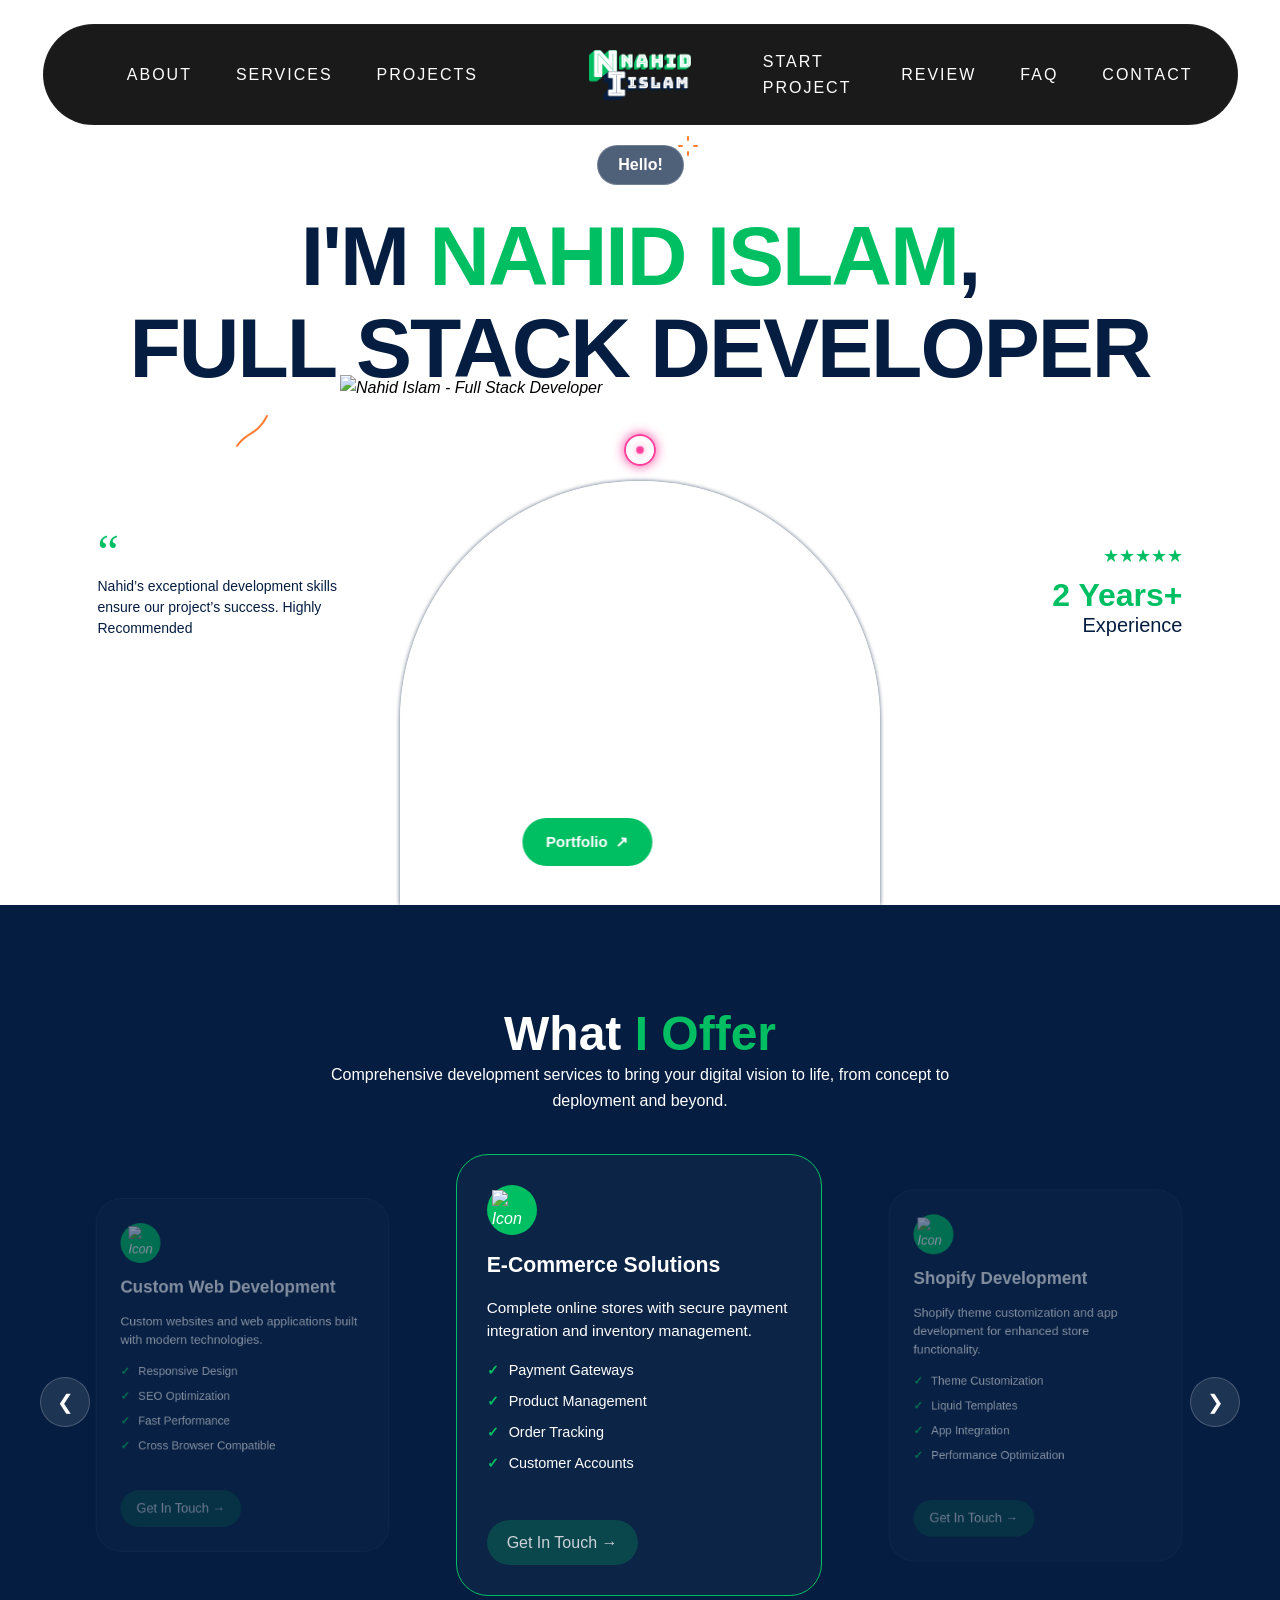
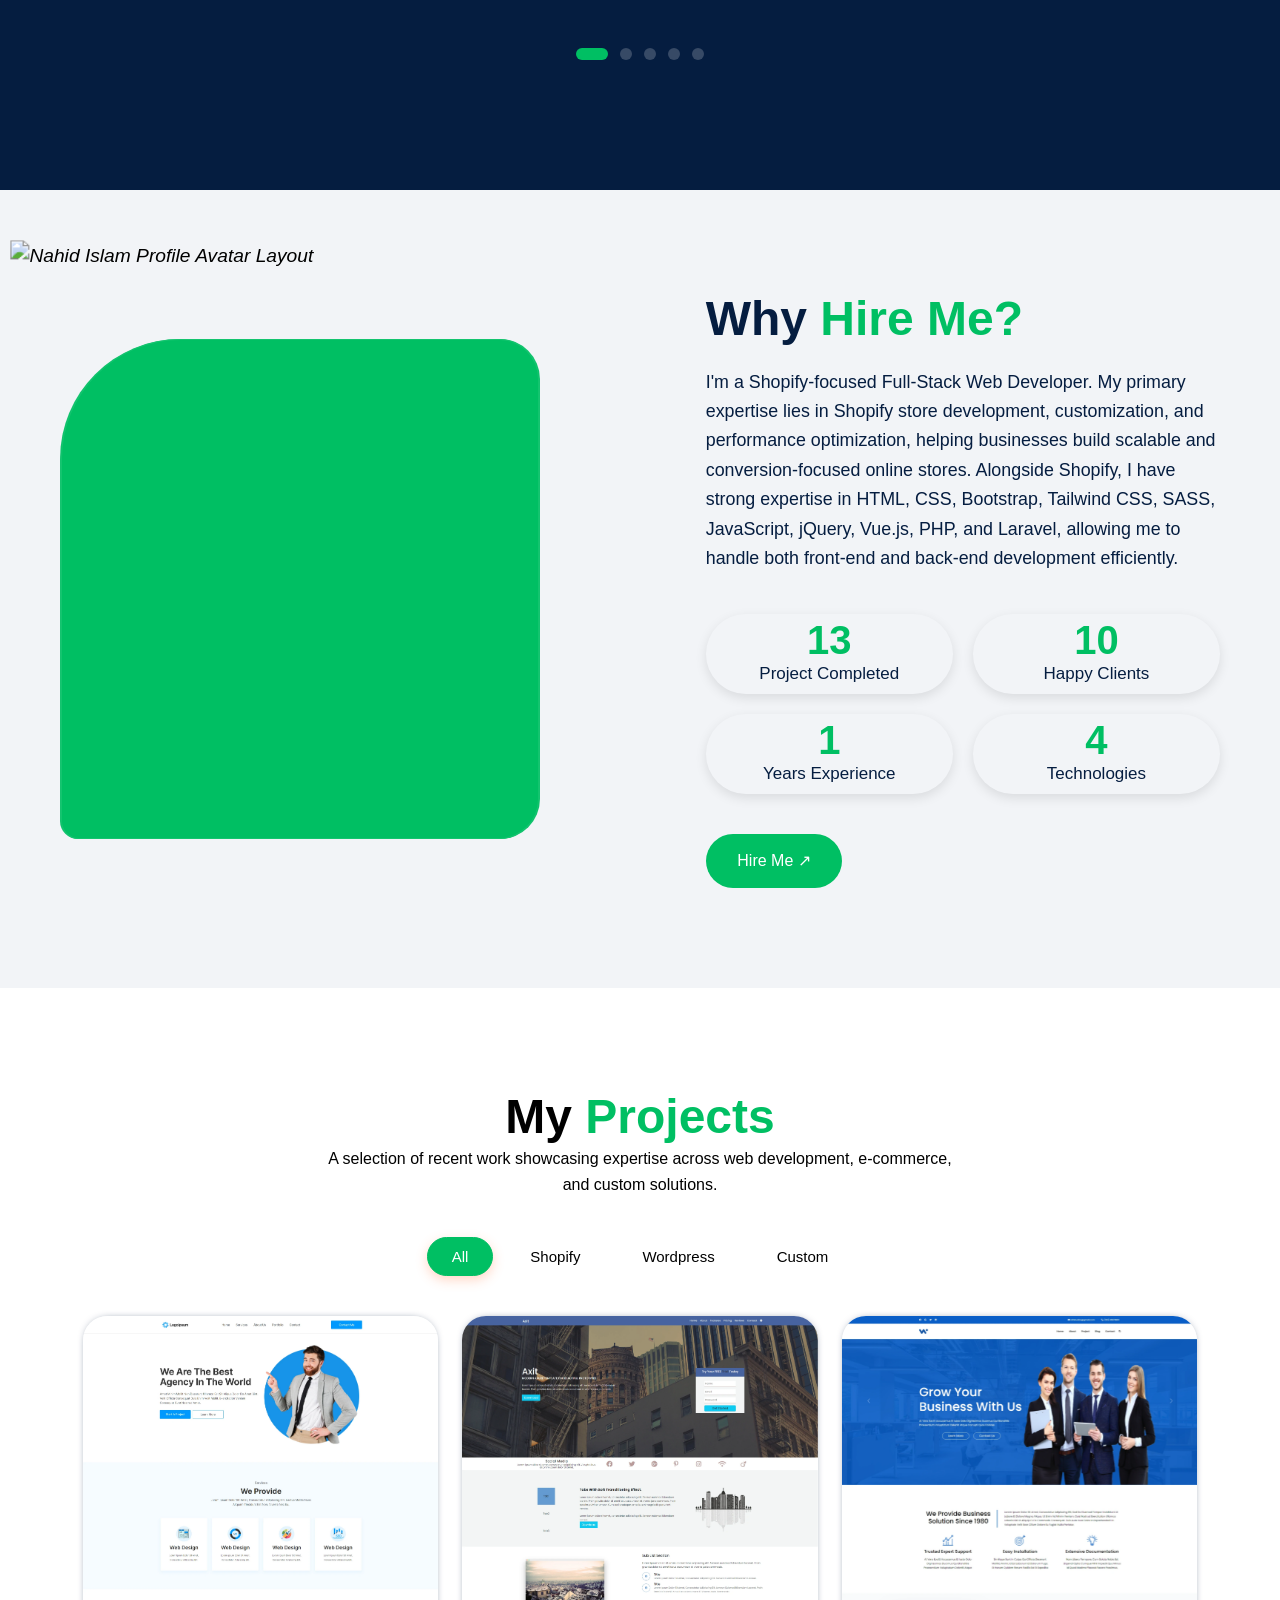
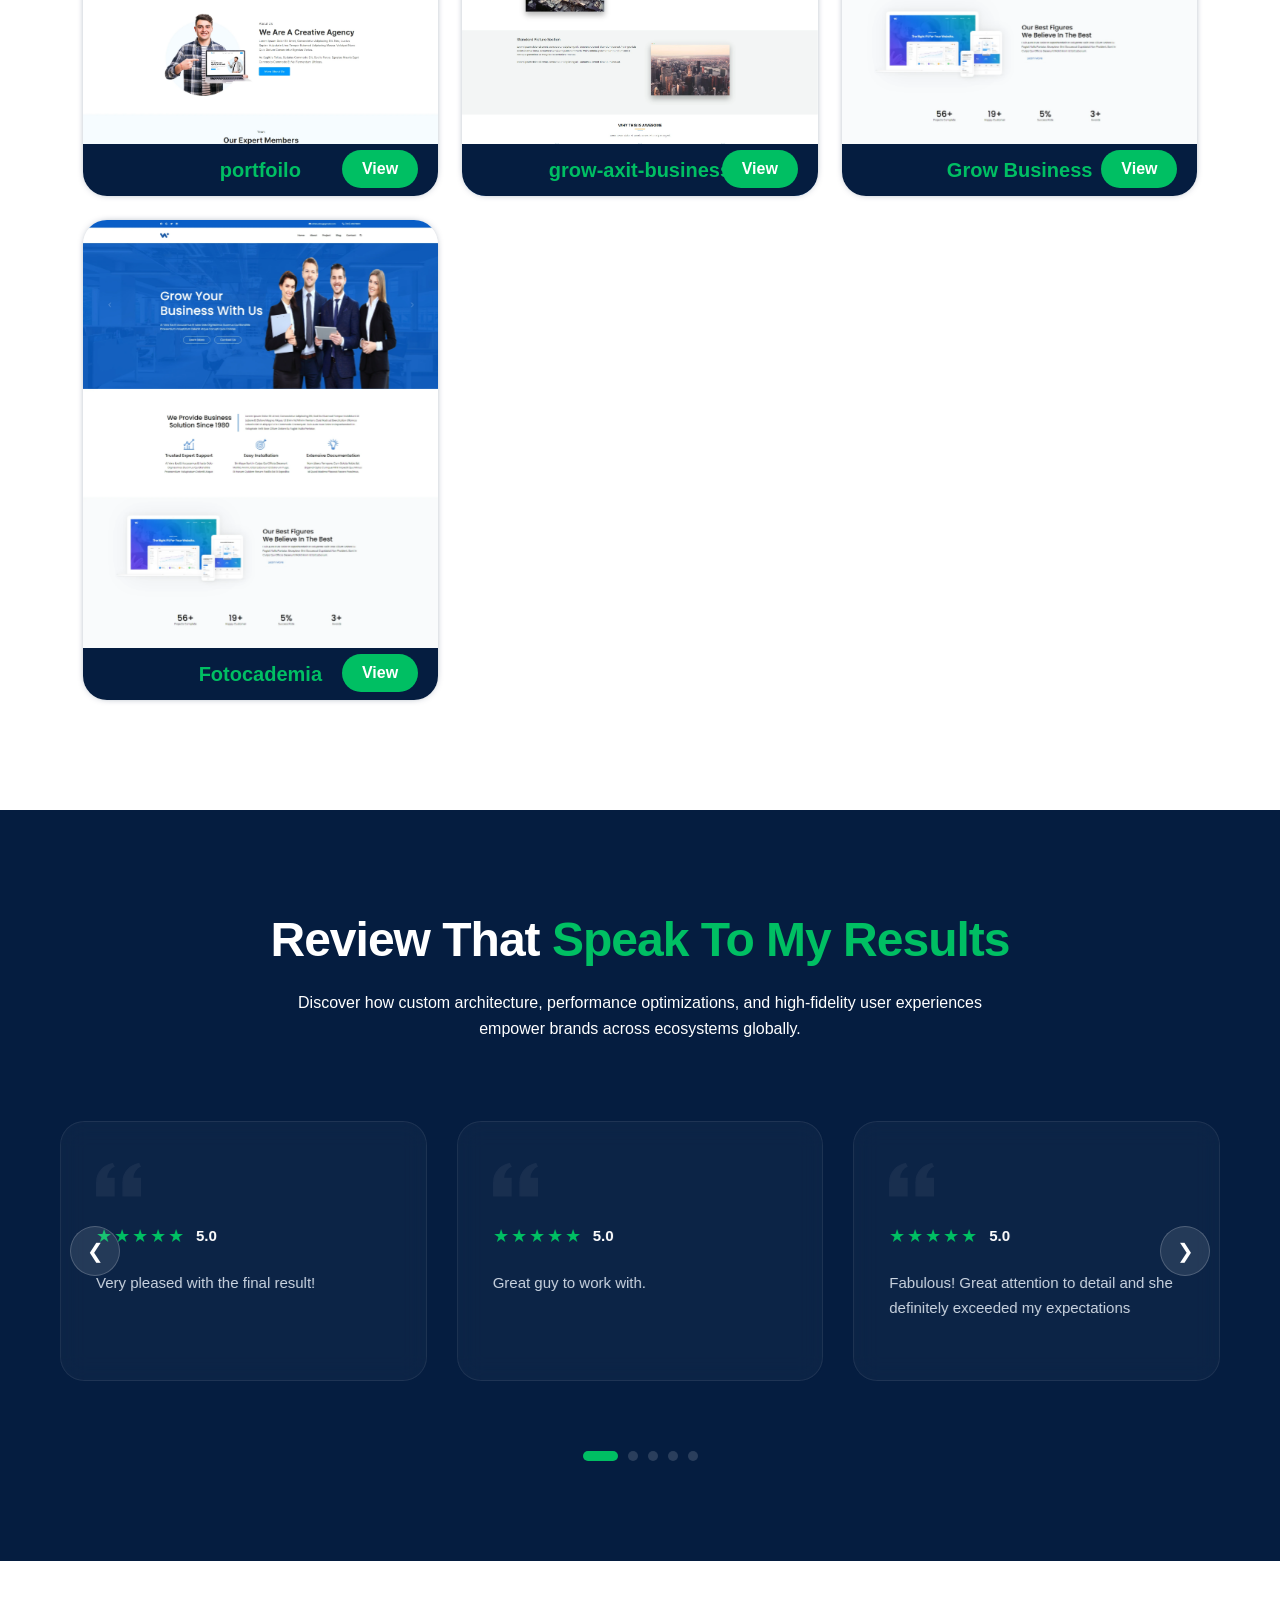
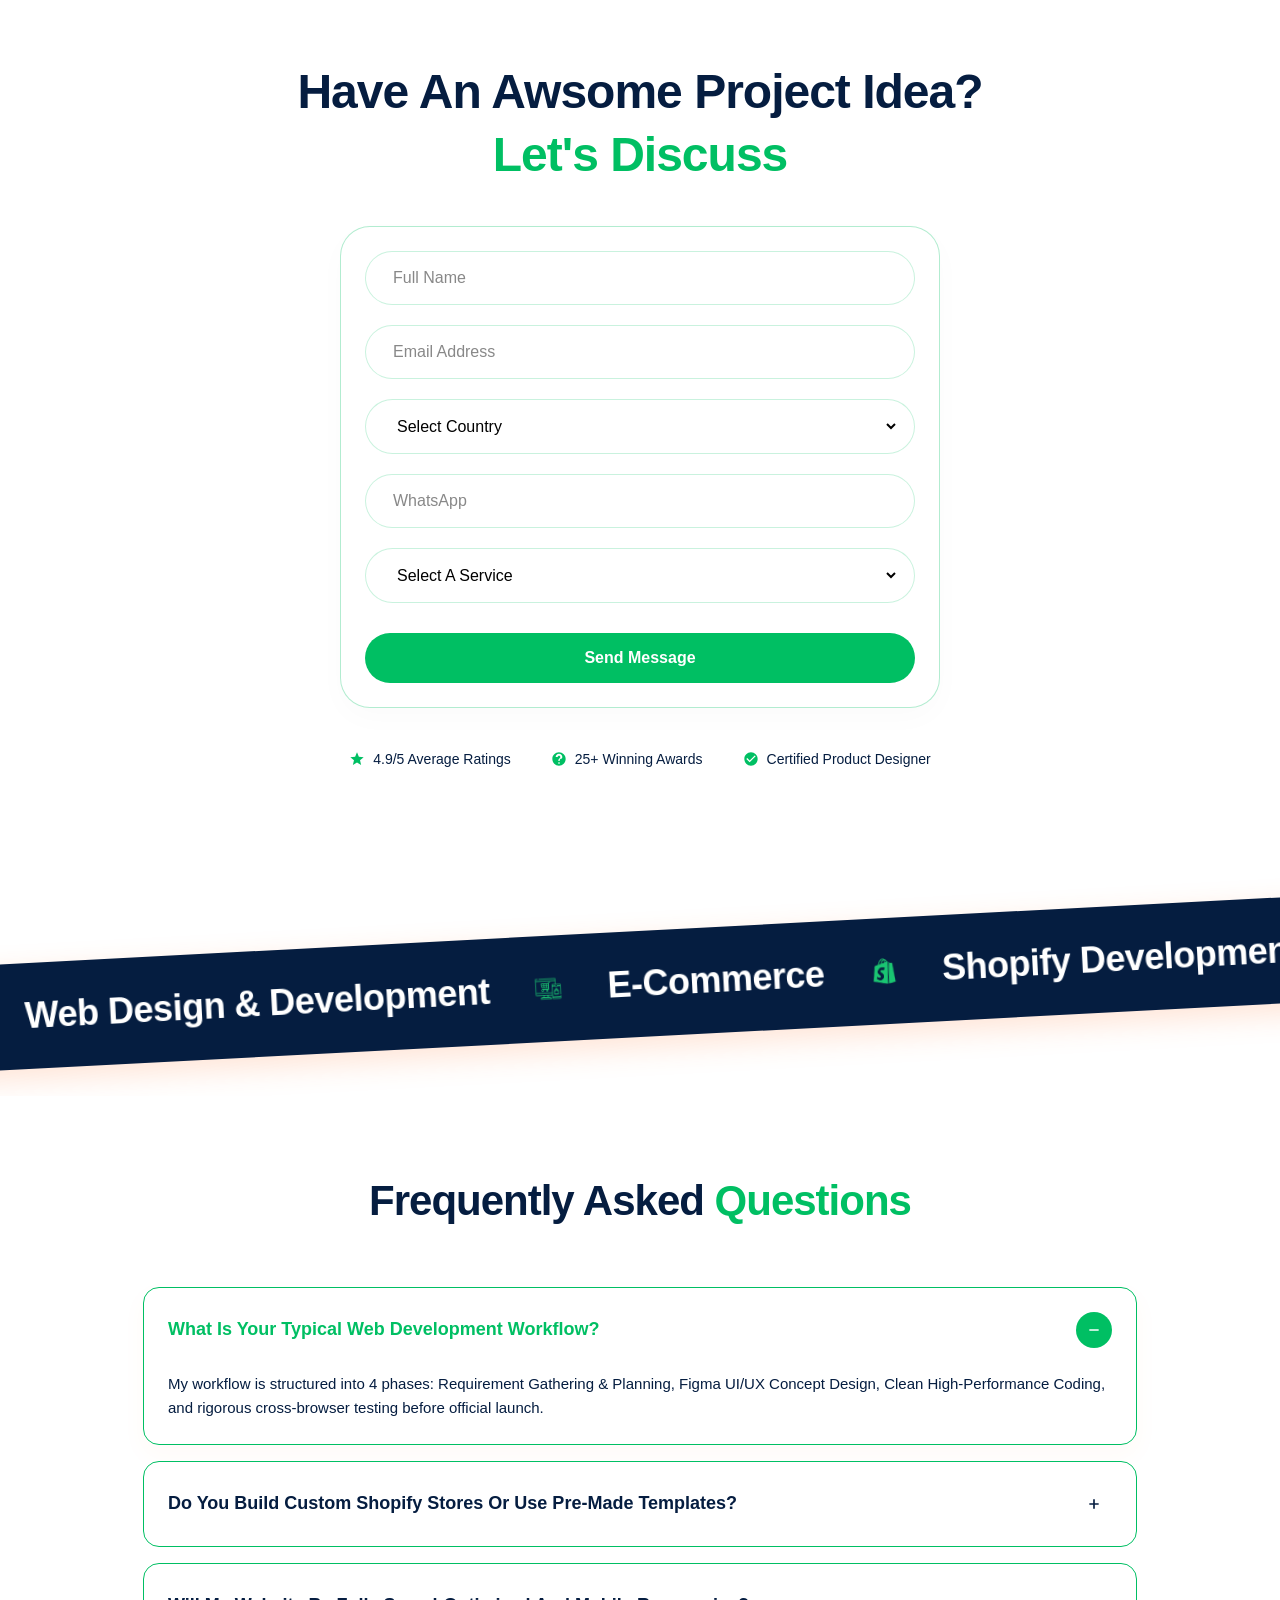
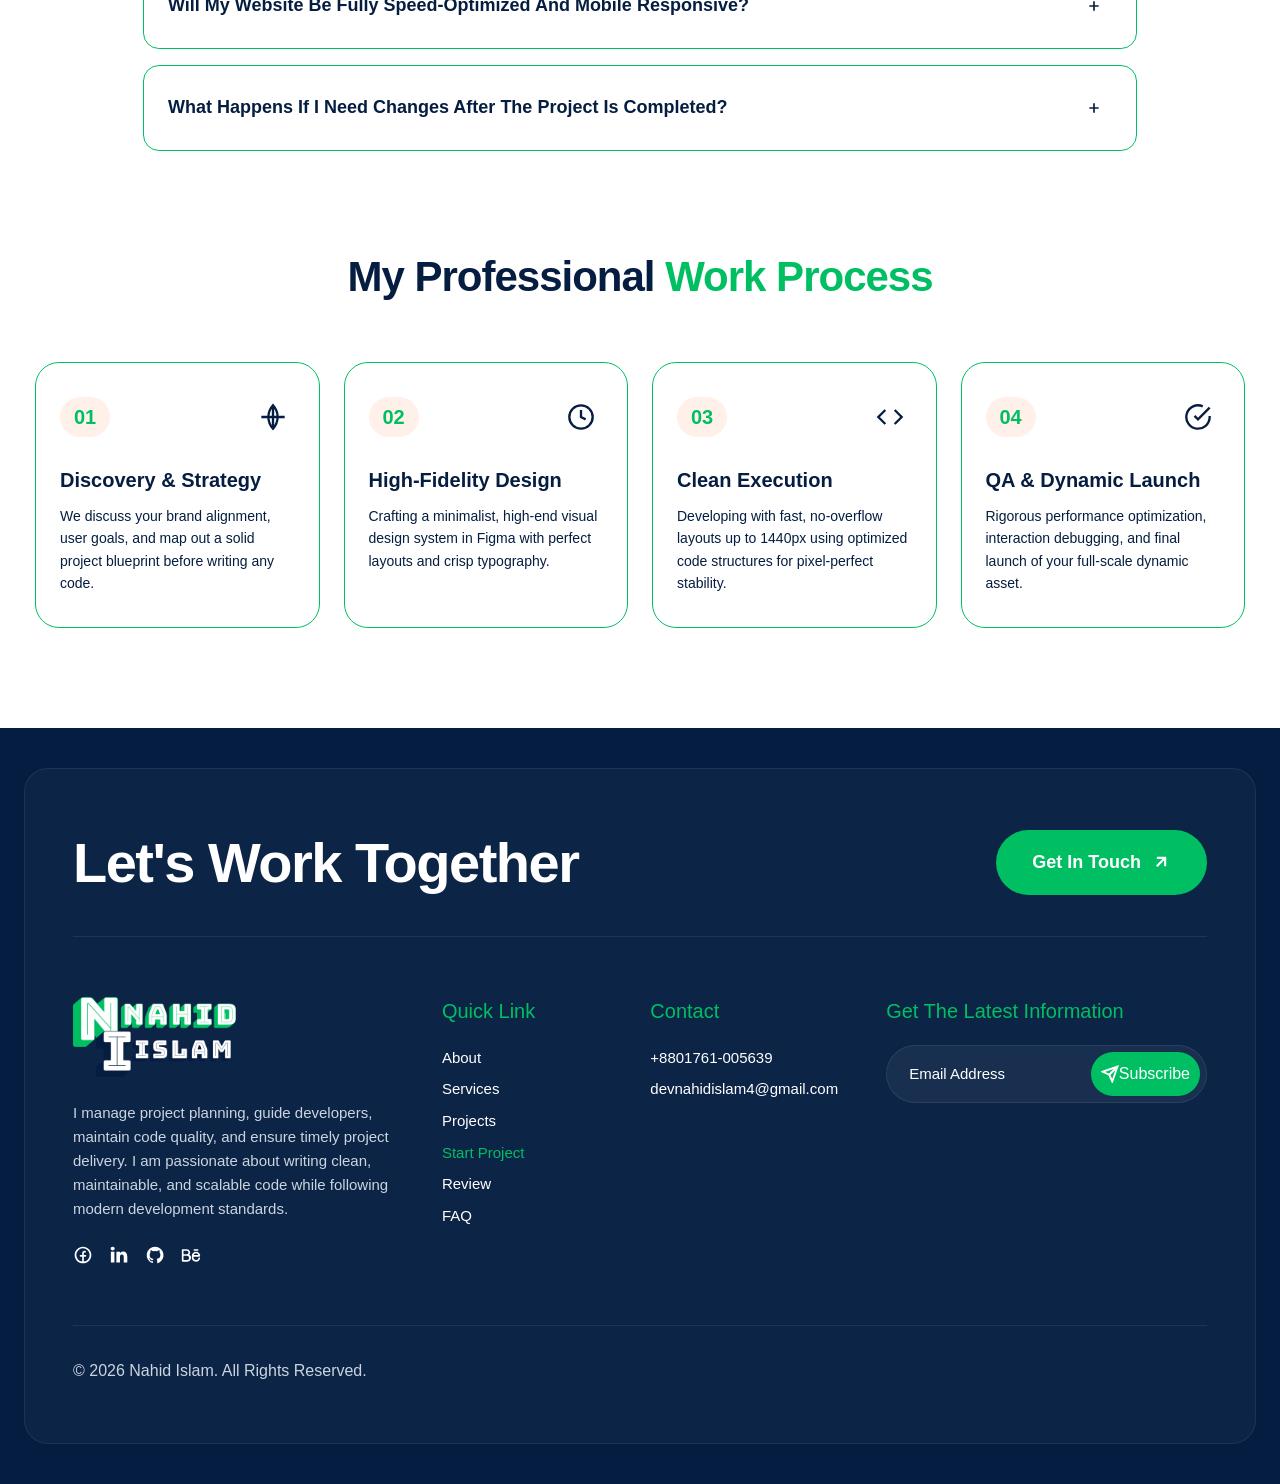
==== commit dc563bfd: "google" ====
--- a/index.html
+++ b/index.html
@@ -711,8 +711,6 @@
    </div>
 
 
-
-
    <script src="assets/js/marque.js"></script>
    <script src="assets/js/app-data.js"></script>
    <script src="assets/js/main.js"></script>
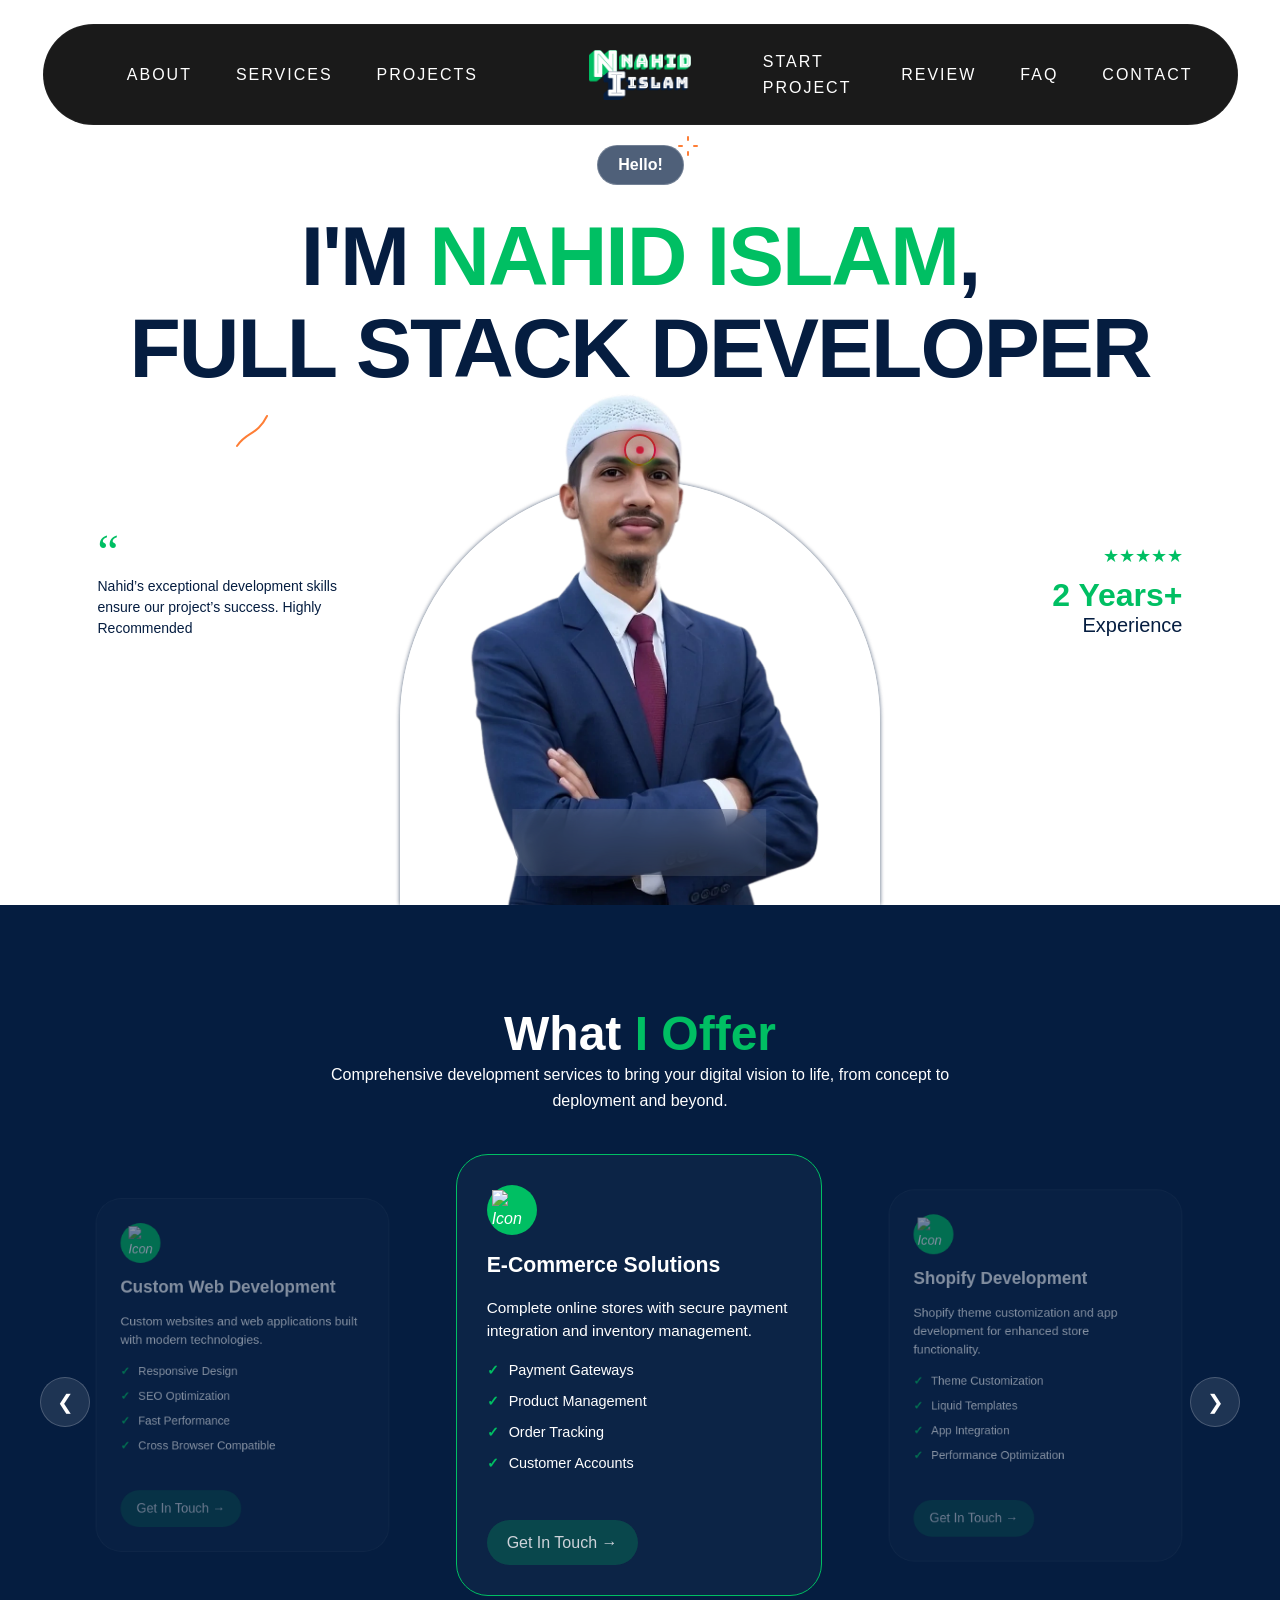
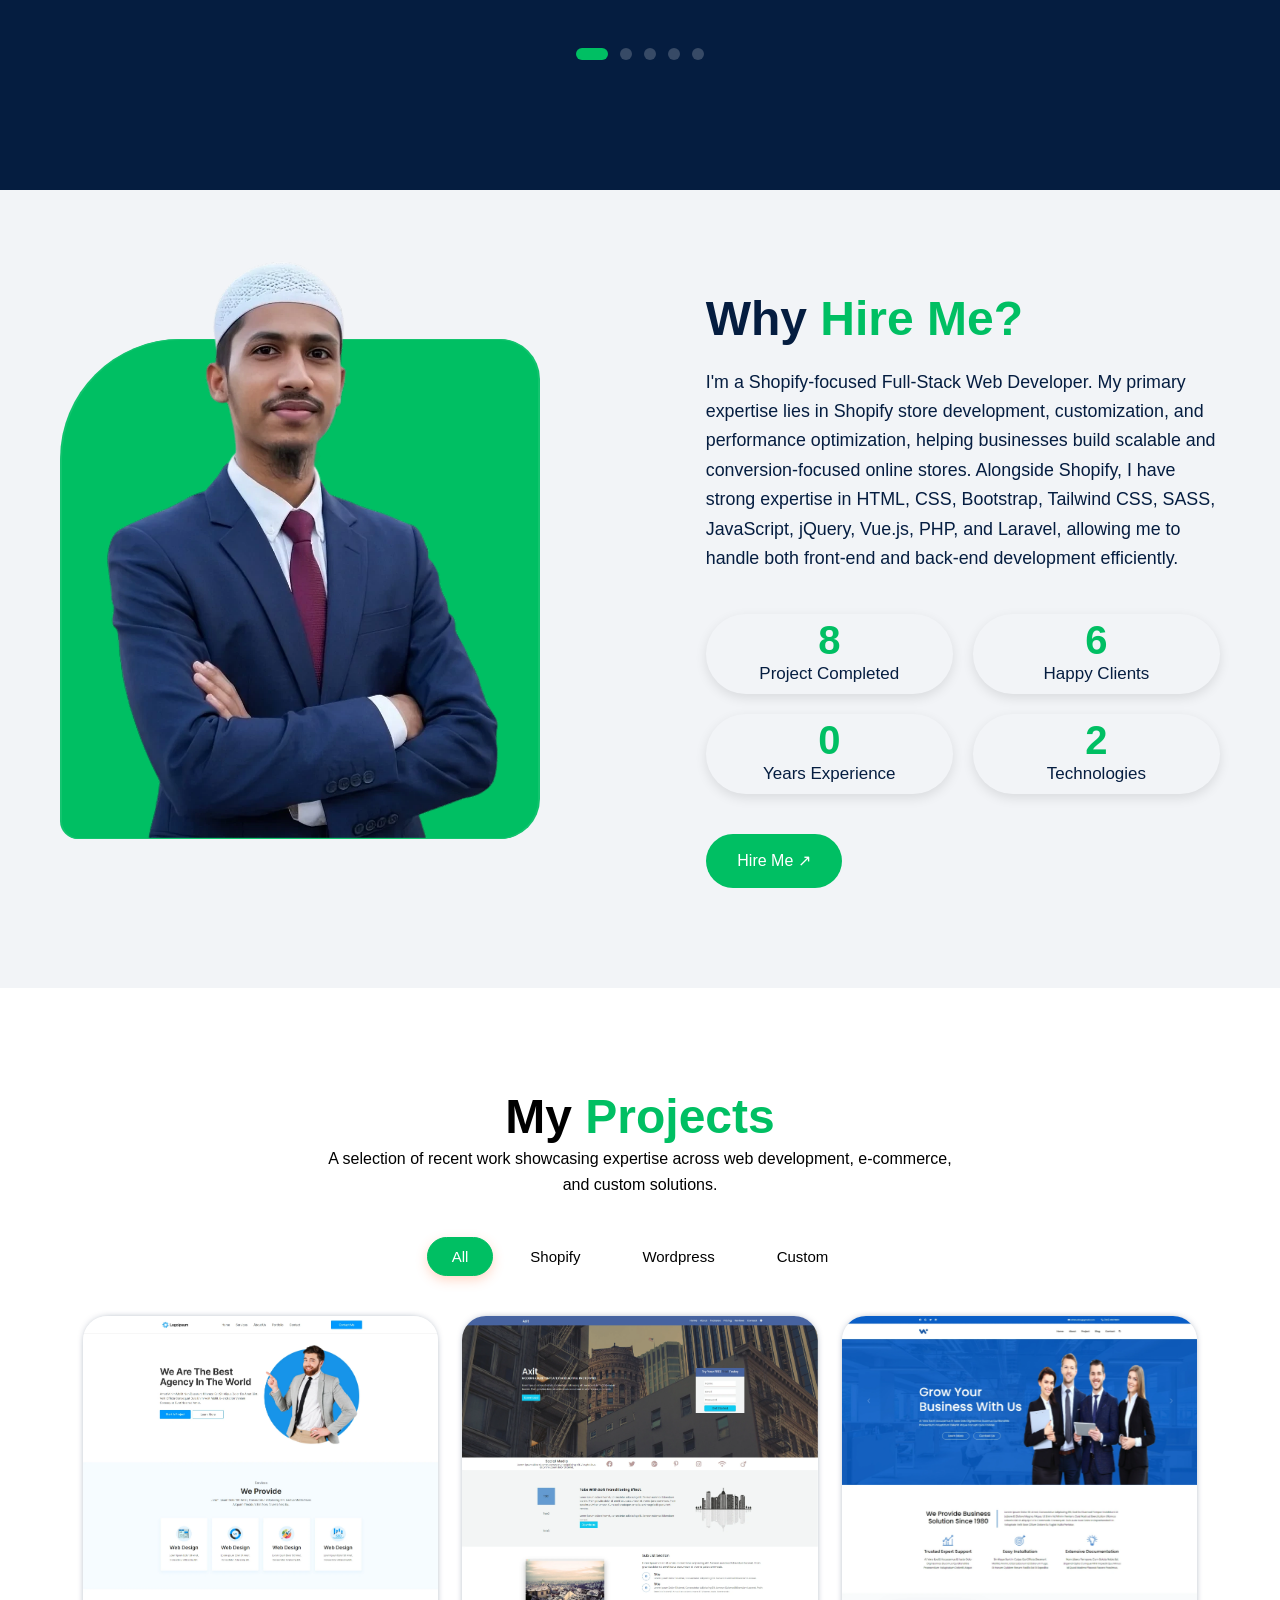
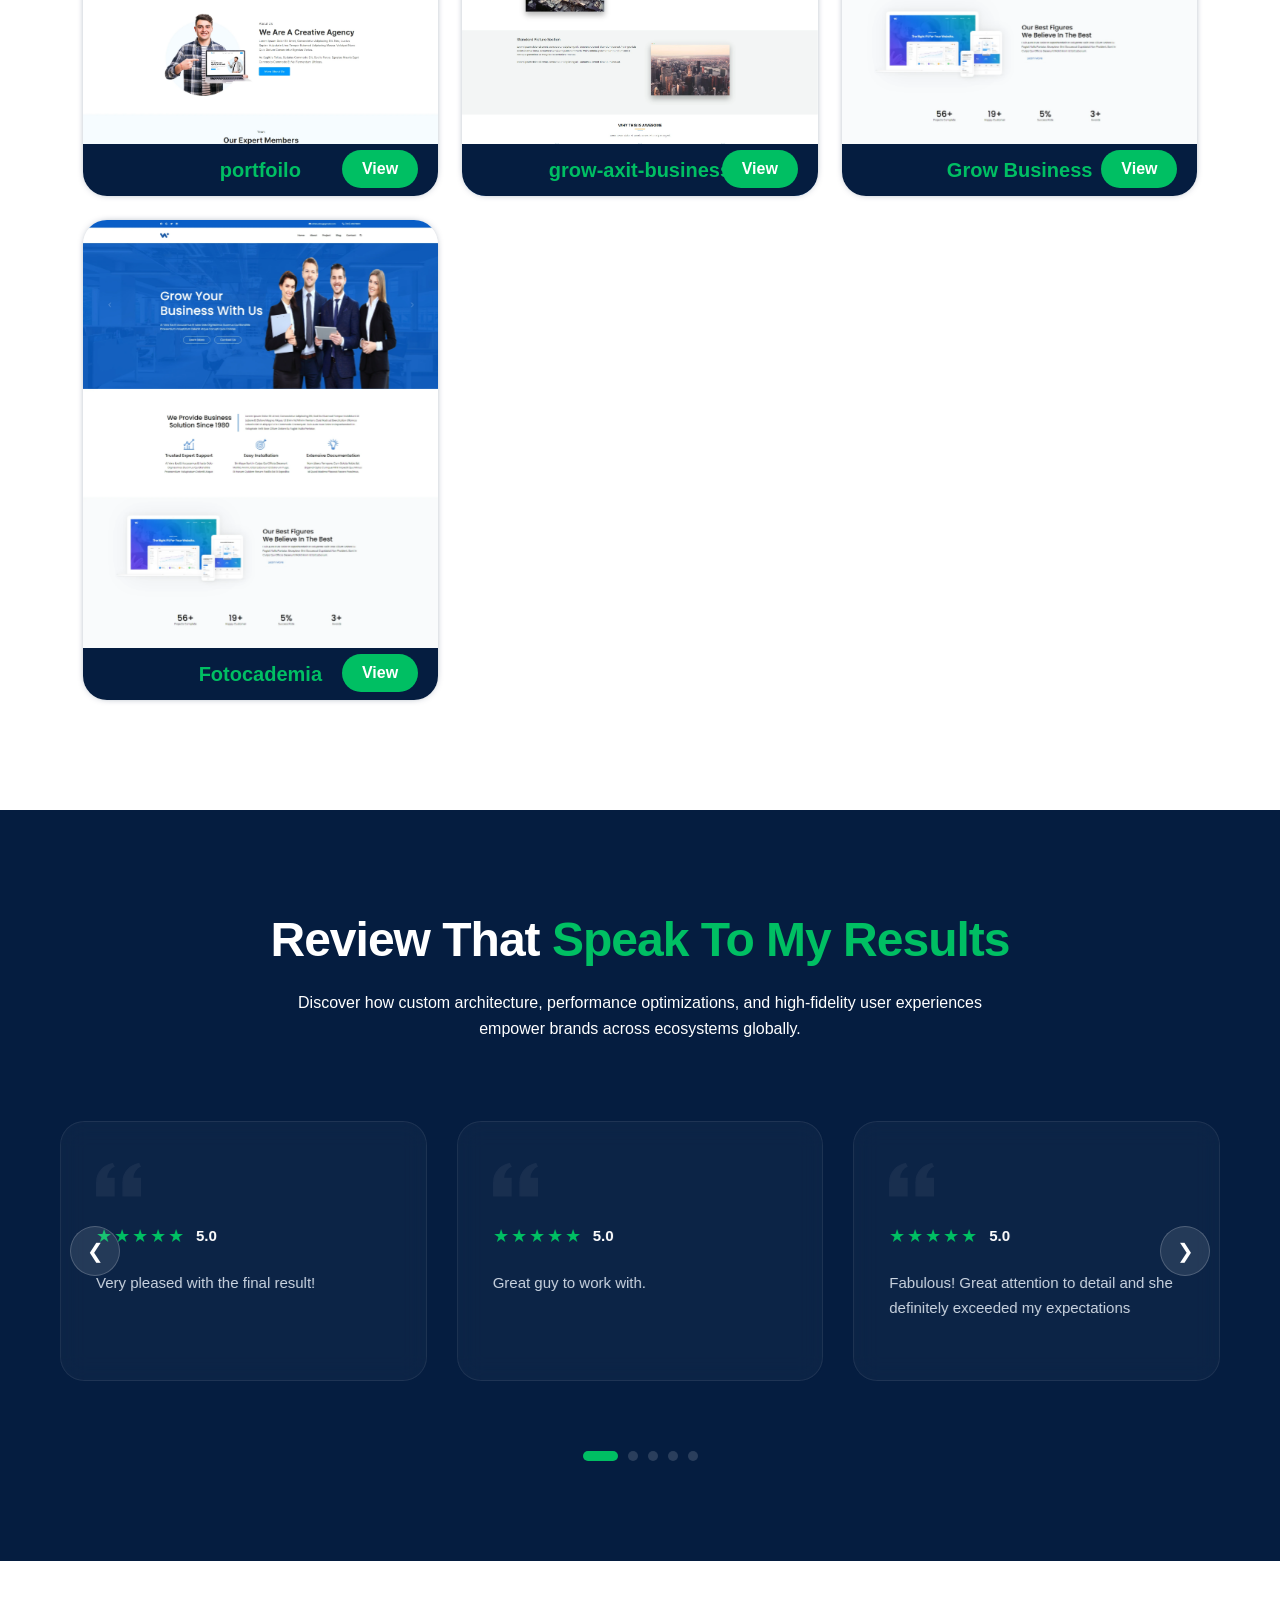
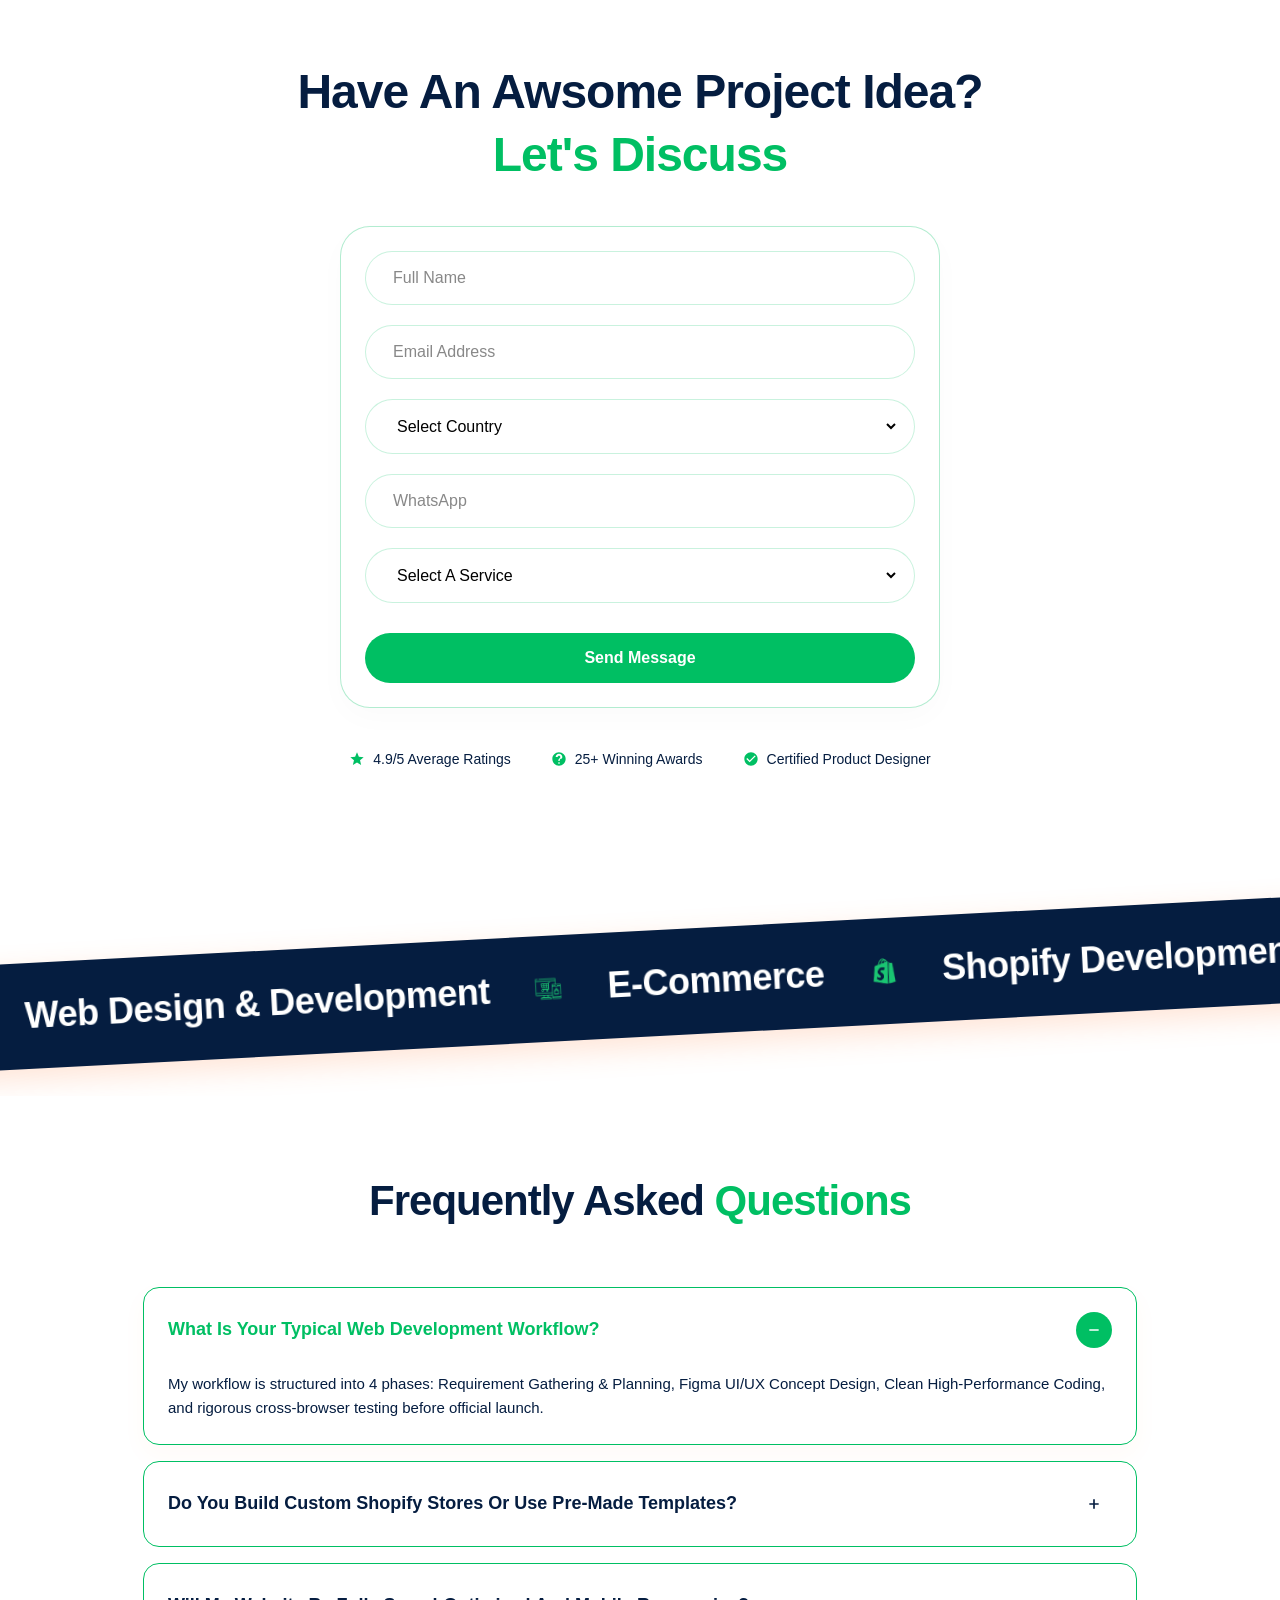
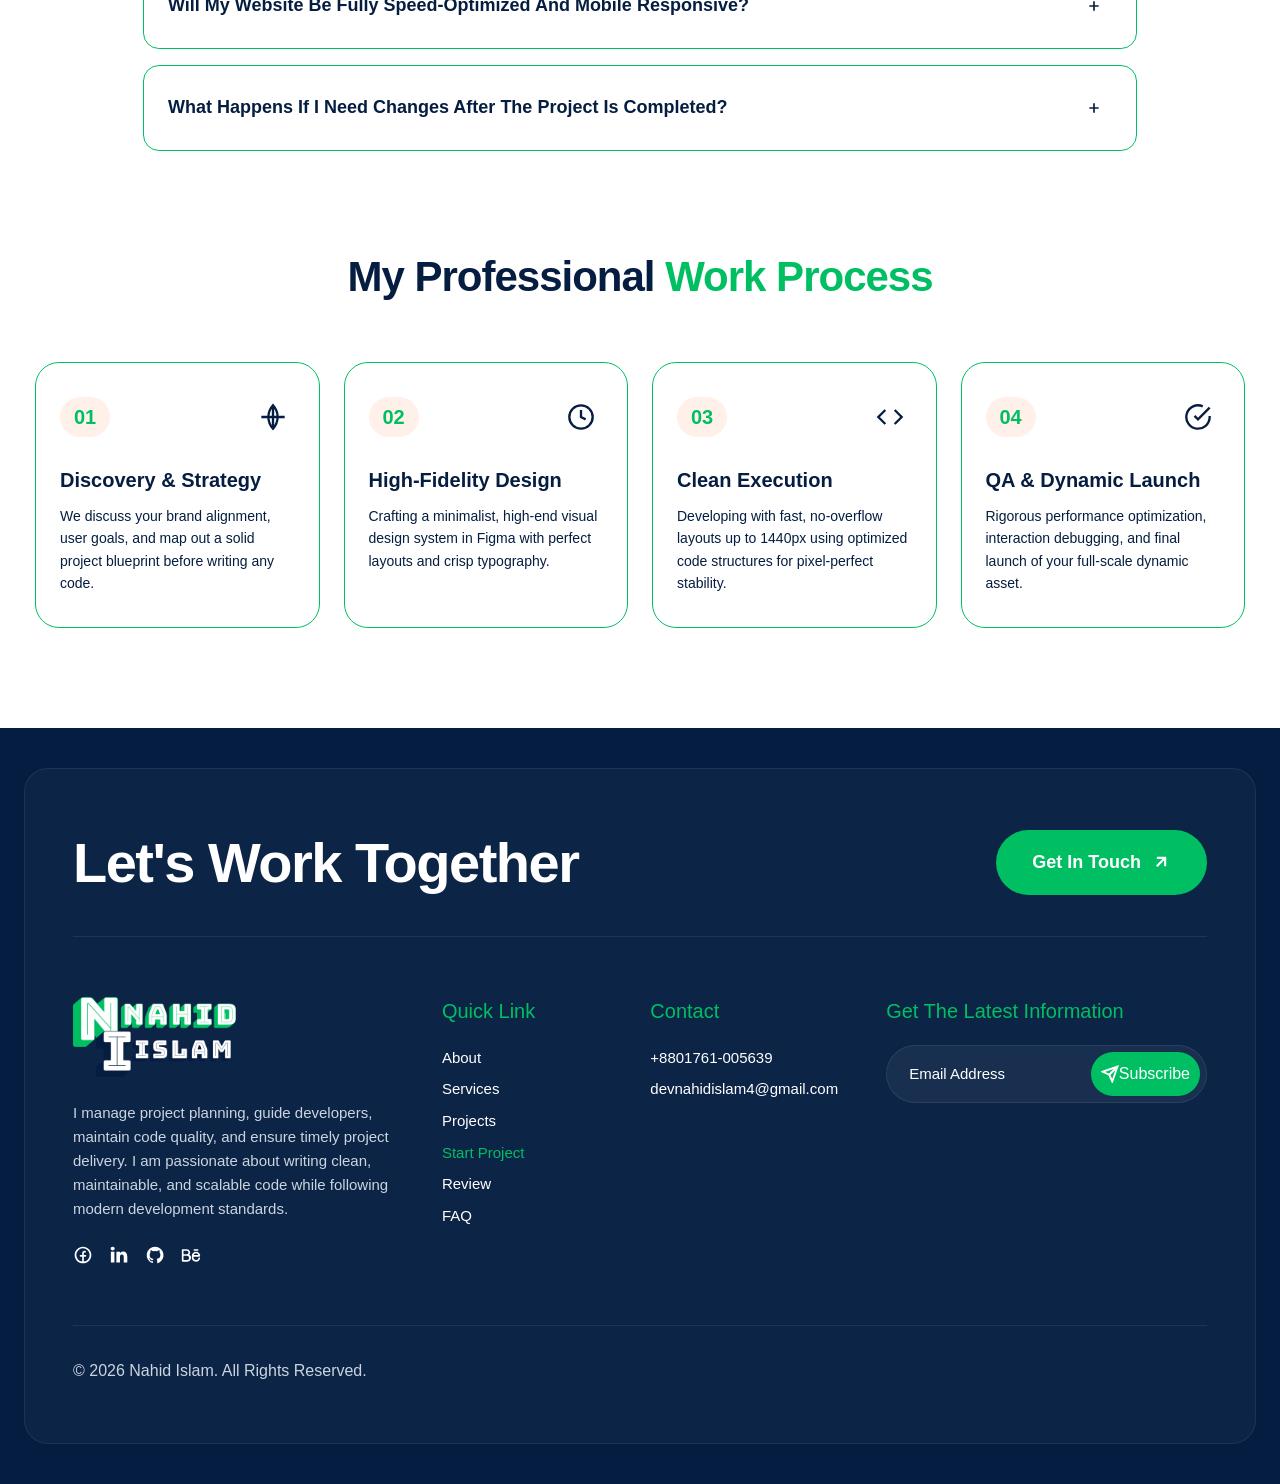
==== commit dfa7390b: "image path update" ====
--- a/index.html
+++ b/index.html
@@ -4,7 +4,6 @@
 <head>
    <meta charset="UTF-8">
    <meta name="viewport" content="width=device-width, initial-scale=1.0">
-
    <title>Nahid Islam | Full-Stack Developer & Shopify Expert</title>
    <meta name="description"
       content="Hi! I'm Nahid Islam, a Shopify-focused Full-Stack Web Developer. Specializing in high-performance eCommerce solutions, custom Laravel/Vue.js applications, and scalable web development.">
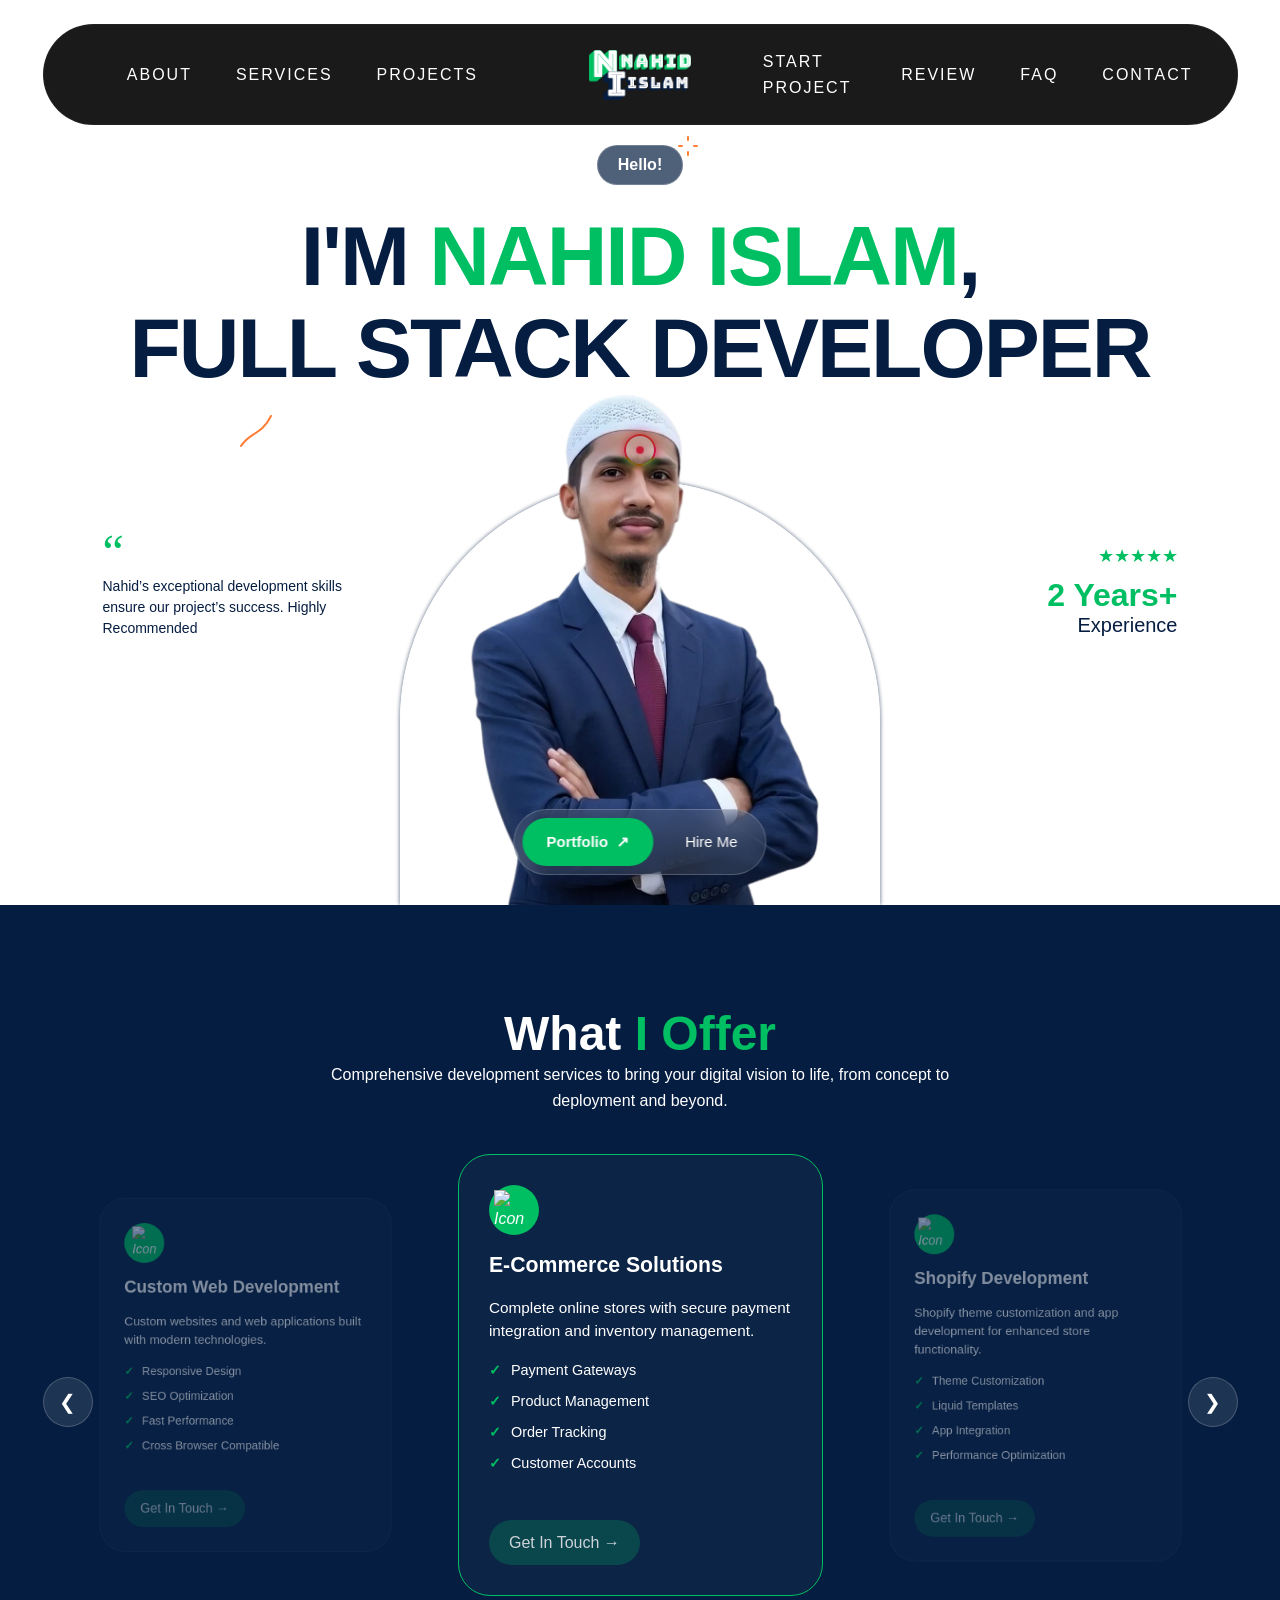
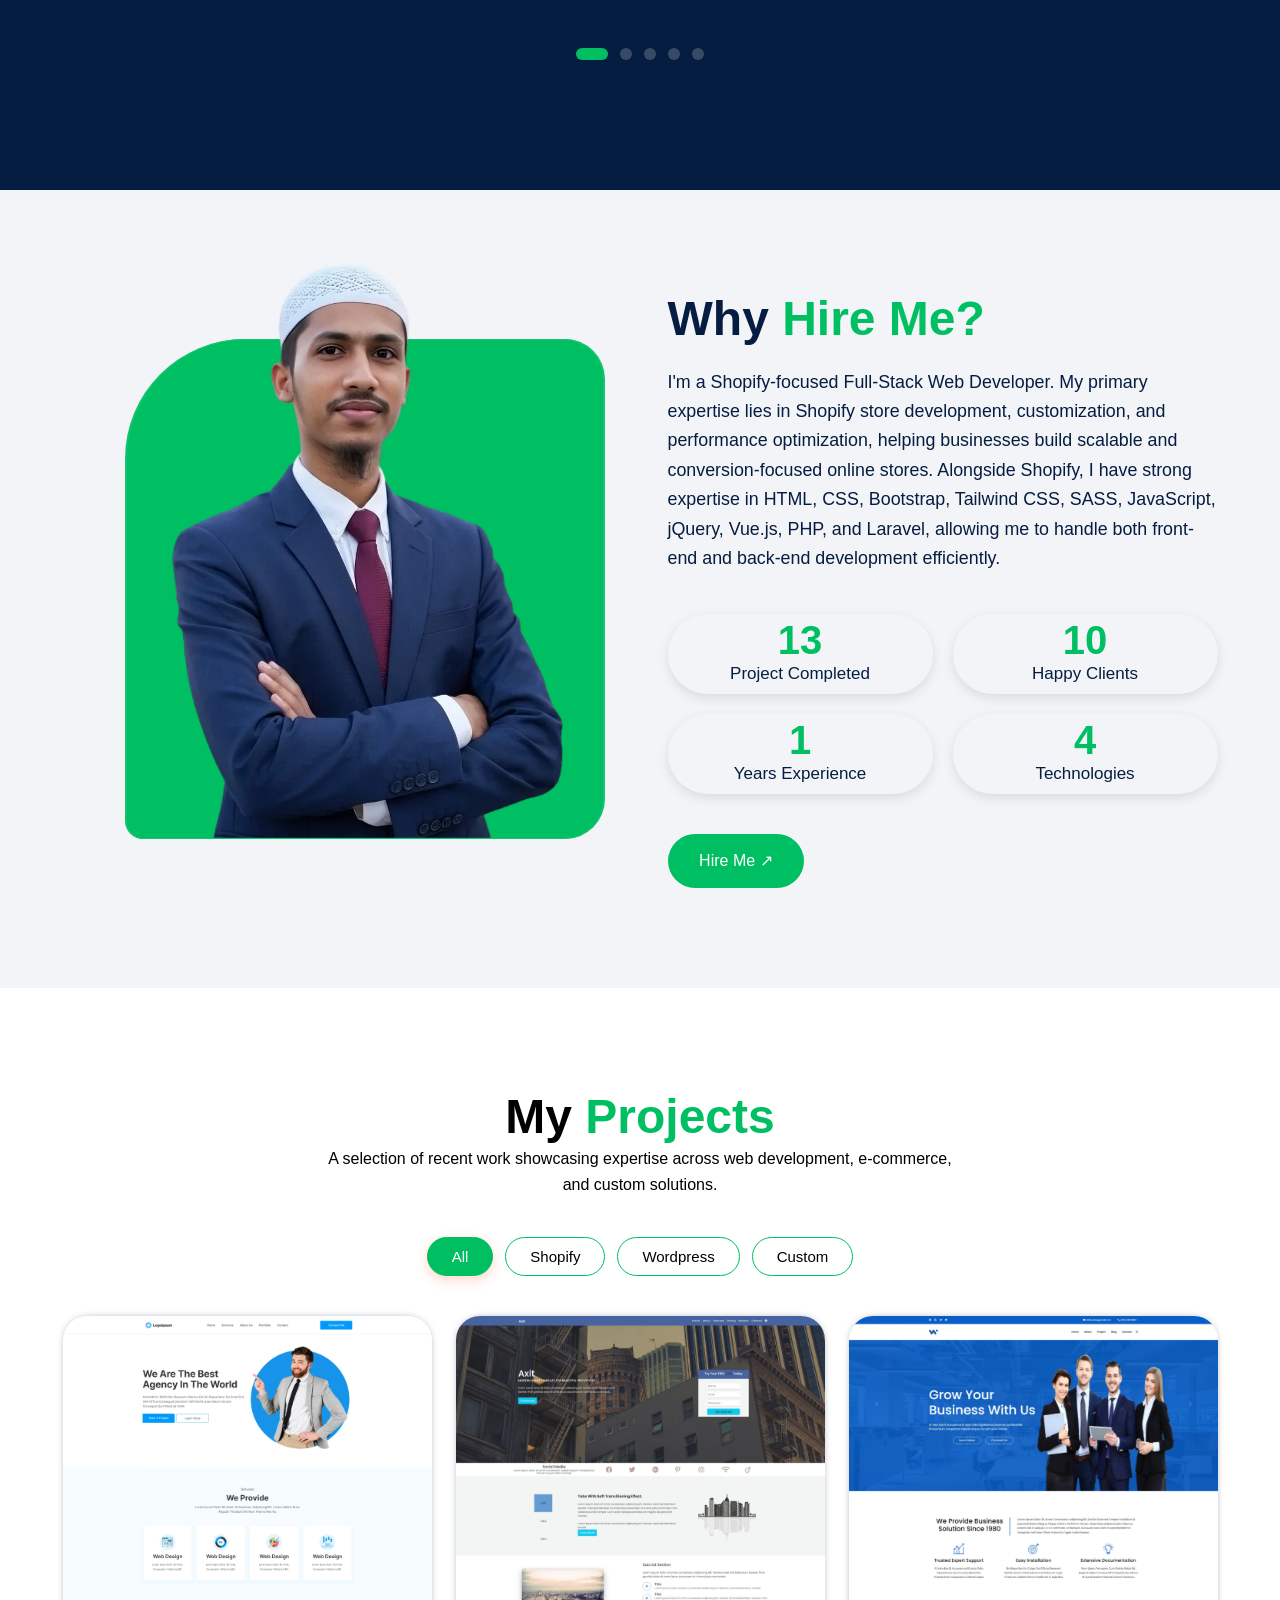
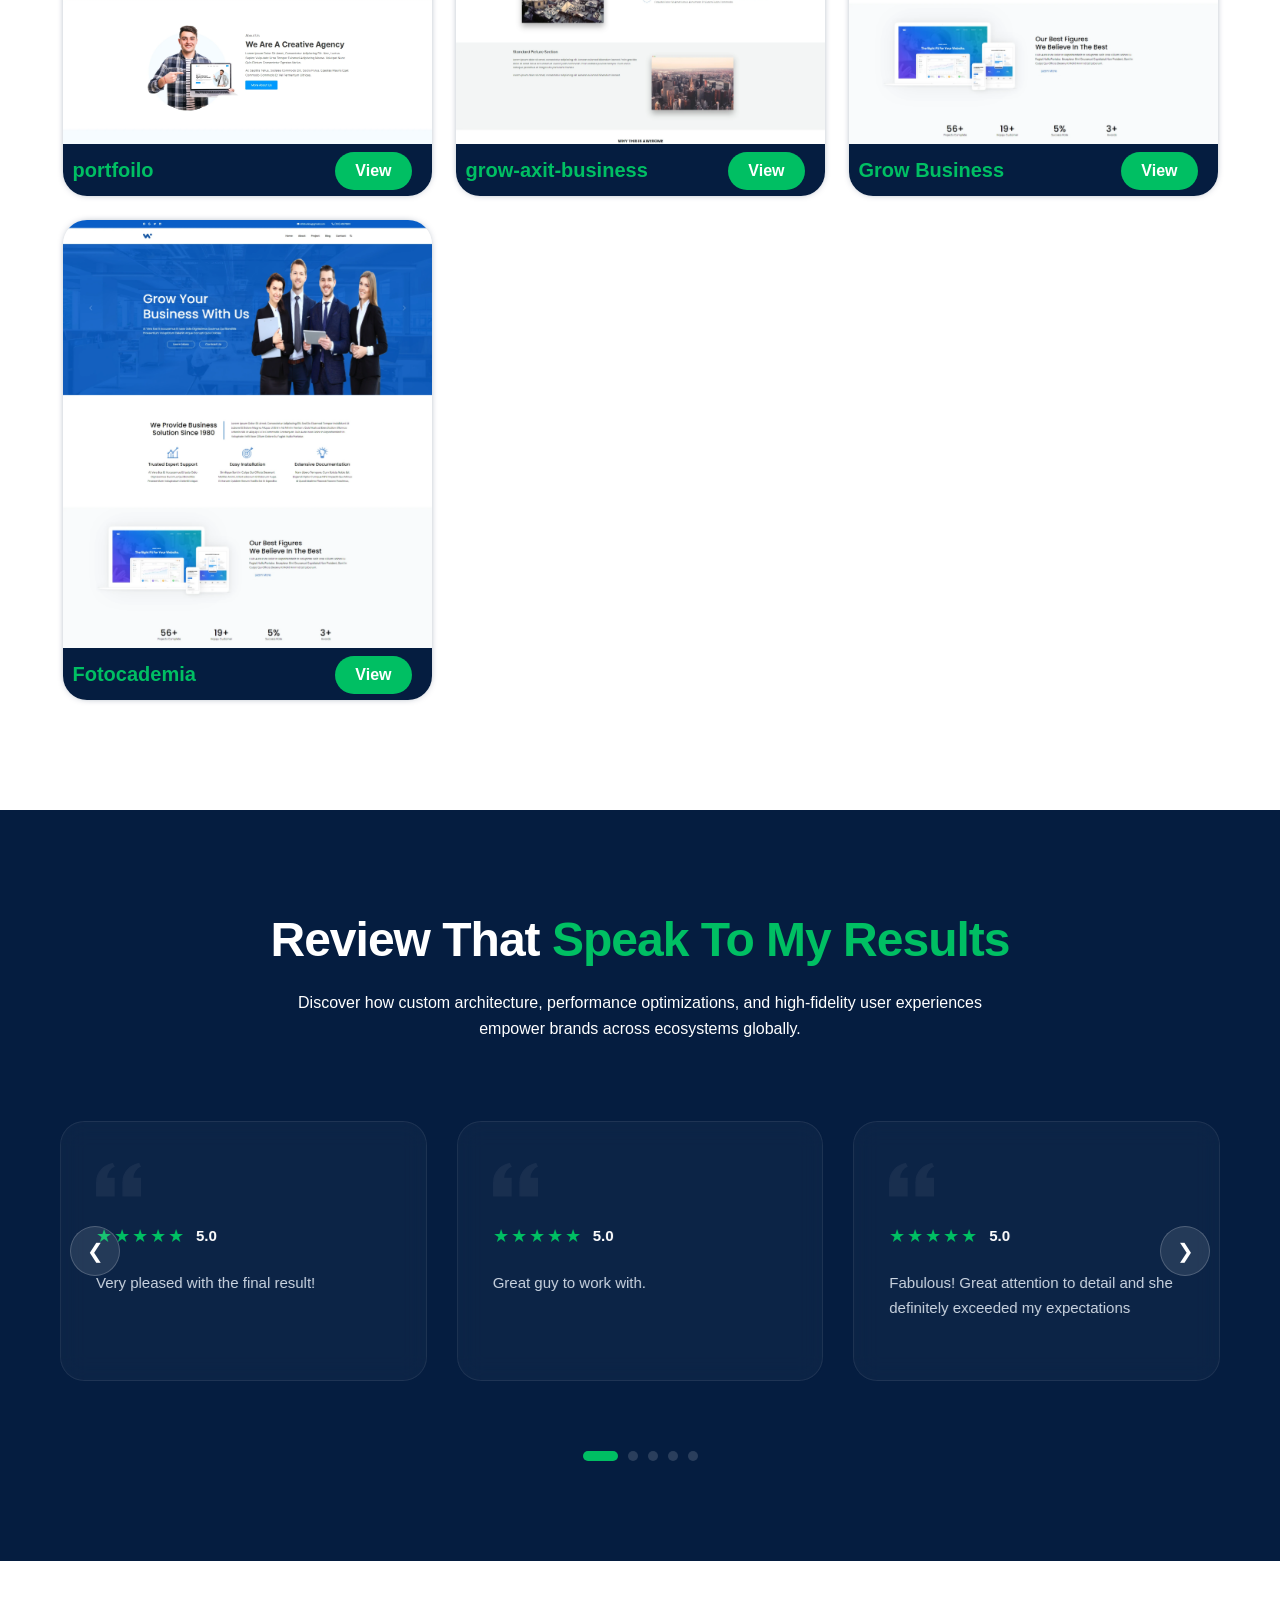
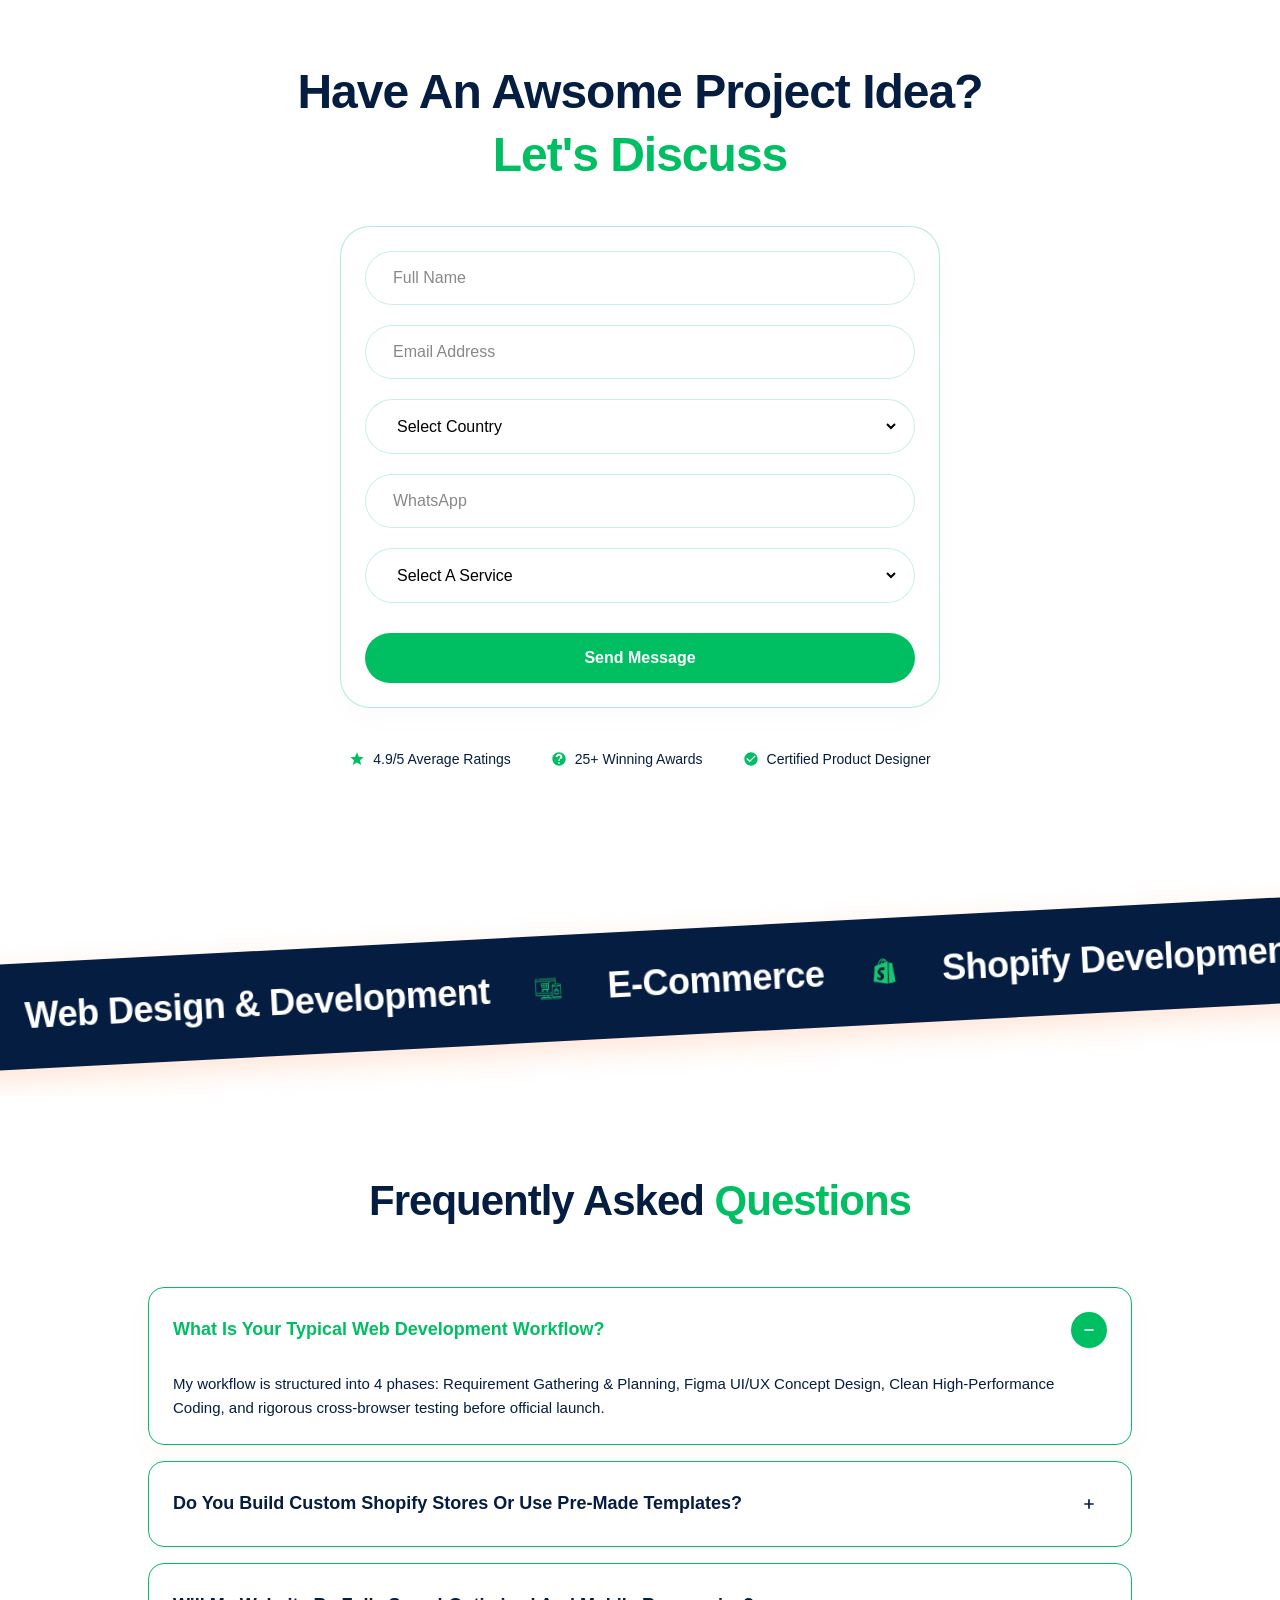
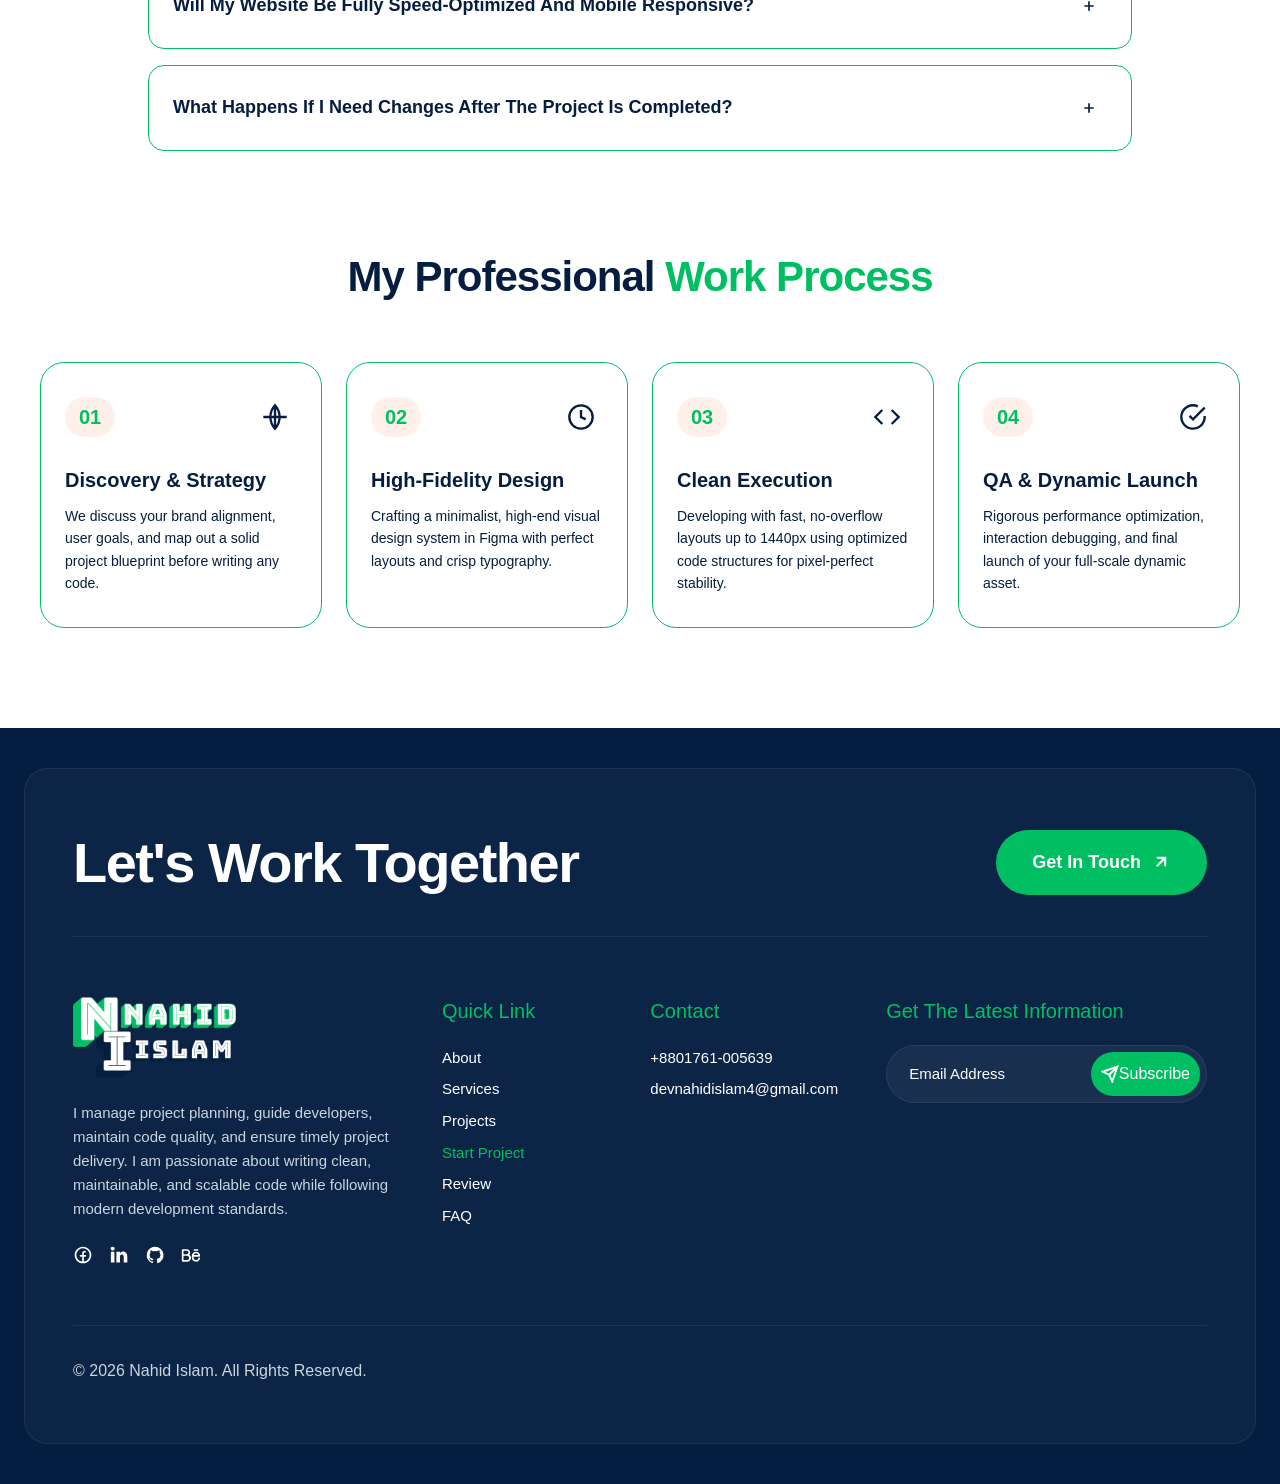
==== commit 36a0330d: "responsive ver 1.2" ====
--- a/index.html
+++ b/index.html
@@ -278,69 +278,68 @@
          </section>
          -->
          <!-- Hire Section -->
+
          <section id="why-hire-me" class="nahid-hire-section sections">
             <div class="nahid-hire-container container">
-
-               <div class="nahid-hire-media-wrapper">
-                  <div class="nahid-asymmetric-bg-card"></div>
-                  <img src="" id="nahid-hire-avatar-target" class="nahid-hire-avatar"
-                     alt="Nahid Islam Profile Avatar Layout">
-               </div>
-
-               <div class="nahid-hire-content-wrapper">
-                  <h2 class="nahid-hire-main-title" id="nahid-hire-title-target">
-                  </h2>
-                  <p class="nahid-hire-description" id="nahid-hire-desc-target">
-                  </p>
-
-                  <div class="nahid-stats-grid-track" id="nahid-stats-injector-track">
-                  </div>
-
-                  <div class="nahid-hire-action-box">
-                     <a href="#" id="nahid-hire-btn-target" class="nahid-btn-pill-outline btn btn-primary"></a>
-                  </div>
-               </div>
-               <!-- Hire Me Modal Area -->
-               <div id="nahid-hire-modal" class="nahid-modal-overlay">
-                  <div class="nahid-modal-card">
-                     <!-- Close Button -->
-                     <button id="nahid-modal-close" class="nahid-modal-close-btn">&times;</button>
-
-                     <h3 class="modal-title">Let's Work Together!</h3>
-                     <p class="modal-desc">Choose how you would like to connect with me:</p>
-
-                     <div class="modal-action-wrapper">
-                        <!-- Option 1: WhatsApp Chat -->
-                        <a href="https://wa.me/01761005639" target="_blank" class="modal-btn btn-whatsapp">
-                           <i class="fab fa-whatsapp"></i> Chat On WhatsApp
-                           <span>For quick & instant replies</span>
-                        </a>
-
-                        <!-- Option 2: Scroll to Project Form -->
-                        <button id="nahid-modal-form-trigger" class="modal-btn btn-form-scroll">
-                           <i class="far fa-edit"></i> Fill Project Form
-                           <span>Share project details first</span>
-                        </button>
-                     </div>
-                  </div>
-               </div>
-
-            </div>
-
-            <template id="nahid-stat-node-template">
-               <div class="nahid-stat-card-item">
-                  <div class="card-item-content">
-                     <h3 class="stat-counter-number"></h3>
-                     <p class="stat-counter-label"></p>
-                  </div>
-               </div>
-            </template>
+               <div class="hire-me">
+                  <div class="nahid-hire-media-wrapper">
+                     <div class="nahid-asymmetric-bg-card"></div>
+                     <img src="" id="nahid-hire-avatar-target" class="nahid-hire-avatar"
+                        alt="Nahid Islam Profile Avatar Layout">
+                  </div>
+
+                  <div class="nahid-hire-content-wrapper">
+                     <h2 class="nahid-hire-main-title" id="nahid-hire-title-target">
+                     </h2>
+                     <p class="nahid-hire-description" id="nahid-hire-desc-target">
+                     </p>
+
+                     <div class="nahid-stats-grid-track" id="nahid-stats-injector-track">
+                     </div>
+
+                     <div class="nahid-hire-action-box">
+                        <a href="#" id="nahid-hire-btn-target" class="nahid-btn-pill-outline btn btn-primary"></a>
+                     </div>
+                  </div>
+                  <!-- Hire Me Modal Area -->
+                  <div id="nahid-hire-modal" class="nahid-modal-overlay">
+                     <div class="nahid-modal-card">
+                        <!-- Close Button -->
+                        <button id="nahid-modal-close" class="nahid-modal-close-btn">&times;</button>
+
+                        <h3 class="modal-title">Let's Work Together!</h3>
+                        <p class="modal-desc">Choose how you would like to connect with me:</p>
+
+                        <div class="modal-action-wrapper">
+                           <!-- Option 1: WhatsApp Chat -->
+                           <a href="https://wa.me/01761005639" target="_blank" class="modal-btn btn-whatsapp">
+                              <i class="fab fa-whatsapp"></i> Chat On WhatsApp
+                              <span>For quick & instant replies</span>
+                           </a>
+
+                           <!-- Option 2: Scroll to Project Form -->
+                           <button id="nahid-modal-form-trigger" class="modal-btn btn-form-scroll">
+                              <i class="far fa-edit"></i> Fill Project Form
+                              <span>Share project details first</span>
+                           </button>
+                        </div>
+                     </div>
+                  </div>
+               </div>
+               <template id="nahid-stat-node-template">
+                  <div class="nahid-stat-card-item">
+                     <div class="card-item-content">
+                        <h3 class="stat-counter-number"></h3>
+                        <p class="stat-counter-label"></p>
+                     </div>
+                  </div>
+               </template>
+            </div>
          </section>
 
          <!-- Portfolio Section -->
          <section id="nahidPortfolioSection" class="portfolio-section sections">
             <div class="portfolio-container container">
-
                <div class="portfolio">
                   <div class="portfolio-header">
                      <h2 class="portfolio-title" id="portfolioMainTitle"> <span id="portfolioSubTitle"></span></h2>
@@ -358,8 +357,10 @@
                      <div class="portfolio-slide">
                         <div class="slide-card">
                            <img class="card-img" src="" alt="" loading="lazy">
-                           <div class="watermark-text"></div>
-                           <button class="card-action-btn" type="button">View</button>
+                           <div class="watermarks">
+                              <div class="watermark-text"></div>
+                              <button class="card-action-btn" type="button">View</button>
+                           </div>
 
                            <div class="slide-expanded-details">
                               <h3 class="project-title-area">
@@ -380,7 +381,6 @@
                   </div>
 
                </div>
-
             </div>
          </section>
 
@@ -440,54 +440,56 @@
          <section id="nahidContactSection" class="cta-contact-section container sections">
             <div class="cta-container container">
 
-               <!-- Dynamic Heading Area -->
-               <h2 class="cta-heading" id="nahidCtaHeading"></h2>
-
-               <!-- Dynamic Full Form Area -->
-               <div class="cta-form-wrapper">
-                  <form class="cta-form" id="nahidCtaForm" novalidate>
-                     <div class="input-wrap">
-                        <div class="input-group">
-                           <input type="text" class="cta-input" name="fullname" placeholder="Full Name" required>
-                        </div>
-                        <h6 class="error-message" id="error-fullname"></span>
-                     </div>
-
-                     <div class="input-wrap">
-                        <div class="input-group">
-                           <input type="email" class="cta-input" name="email" placeholder="Email Address" required>
-                        </div>
-                        <h6 class="error-message" id="error-email"></h6>
-                     </div>
-                     <div class="input-wrap">
-                        <div class="input-group">
-                           <select name="country" id="dynamicCountrySelect" class="cta-input" required>
-                           </select>
-                        </div>
-                        <h6 class="error-message" id="error-country"></h6>
-                     </div>
-                     <div class="input-wrap">
-                        <div class="input-group">
-                           <input type="number" class="cta-input" name="whatsapp" placeholder="WhatsApp" required>
-                        </div>
-                        <h6 class="error-message" id="error-whatsapp"></h6>
-                     </div>
-
-                     <div class="input-wrap">
-                        <div class="input-group">
-                           <select name="service" id="serviceSelect" class="cta-input" required>
-                              <option value="">Select a service</option>
-                           </select>
-                        </div>
-                        <h6 class="error-message" id="error-service"></h6>
-                     </div>
-
-                     <button type="submit" class="cta-submit-btn" id="nahidCtaSubmitBtn">Send Message</button>
-                  </form>
-               </div>
-
-               <!-- Dynamic Trust Badges -->
-               <div class="cta-badges-row" id="nahidCtaBadgesRow"></div>
+               <div class="cta">
+                  <!-- Dynamic Heading Area -->
+                  <h2 class="cta-heading" id="nahidCtaHeading"></h2>
+
+                  <!-- Dynamic Full Form Area -->
+                  <div class="cta-form-wrapper">
+                     <form class="cta-form" id="nahidCtaForm" novalidate>
+                        <div class="input-wrap">
+                           <div class="input-group">
+                              <input type="text" class="cta-input" name="fullname" placeholder="Full Name" required>
+                           </div>
+                           <h6 class="error-message" id="error-fullname"></span>
+                        </div>
+
+                        <div class="input-wrap">
+                           <div class="input-group">
+                              <input type="email" class="cta-input" name="email" placeholder="Email Address" required>
+                           </div>
+                           <h6 class="error-message" id="error-email"></h6>
+                        </div>
+                        <div class="input-wrap">
+                           <div class="input-group">
+                              <select name="country" id="dynamicCountrySelect" class="cta-input" required>
+                              </select>
+                           </div>
+                           <h6 class="error-message" id="error-country"></h6>
+                        </div>
+                        <div class="input-wrap">
+                           <div class="input-group">
+                              <input type="number" class="cta-input" name="whatsapp" placeholder="WhatsApp" required>
+                           </div>
+                           <h6 class="error-message" id="error-whatsapp"></h6>
+                        </div>
+
+                        <div class="input-wrap">
+                           <div class="input-group">
+                              <select name="service" id="serviceSelect" class="cta-input" required>
+                                 <option value="">Select a service</option>
+                              </select>
+                           </div>
+                           <h6 class="error-message" id="error-service"></h6>
+                        </div>
+
+                        <button type="submit" class="cta-submit-btn" id="nahidCtaSubmitBtn">Send Message</button>
+                     </form>
+                  </div>
+
+                  <!-- Dynamic Trust Badges -->
+                  <div class="cta-badges-row" id="nahidCtaBadgesRow"></div>
+               </div>
             </div>
          </section>
 
@@ -543,20 +545,22 @@
             </div>
          </section>
          -->
+
          <!-- Dynamic FAQ Section -->
          <section id="nahidFaqSection" class="nahid-faq-section container sections">
             <div class="faq-container container">
 
-               <!-- Section Header -->
-               <div class="faq-header">
-                  <h2 class="faq-title" id="nahidFaqTitle"></h2>
-               </div>
-
-               <!-- FAQ Accordion Wrapper -->
-               <div class="faq-accordion-list" id="nahidFaqList">
-                  <!-- Accordion items will be injected here dynamically -->
-               </div>
-
+               <div class="faq">
+                  <!-- Section Header -->
+                  <div class="faq-header">
+                     <h2 class="faq-title" id="nahidFaqTitle"></h2>
+                  </div>
+
+                  <!-- FAQ Accordion Wrapper -->
+                  <div class="faq-accordion-list" id="nahidFaqList">
+                     <!-- Accordion items will be injected here dynamically -->
+                  </div>
+               </div>
             </div>
          </section>
 
--- a/assets/css/main.min.css
+++ b/assets/css/main.min.css
@@ -1 +1 @@
-*,*::before,*::after{margin:0;padding:0;box-sizing:border-box;scroll-behavior:smooth}html{scroll-behavior:smooth;height:100%;-webkit-text-size-adjust:100%}body{font-family:"Poppins",sans-serif;font-size:16px;font-weight:400;line-height:1.6;background:#fff;font-style:normal;color:var(--text-color);text-rendering:optimizeLegibility;-webkit-font-smoothing:antialiased;-moz-osx-font-smoothing:grayscale;overflow-x:hidden;scroll-behavior:smooth}:root{--primary-color: #00bf63;--secondary-color: #051d40;--transparent: #ffffff02;--text-light: #ffffff;--text-dark: #051d40;--light-bg: #f2f4f7;--dark-bg: #051d40;--text-muted: #ffffff;--transition-smooth: all 0.3s cubic-bezier(0.4, 0, 0.2, 1);--transition-header: all 0.4s cubic-bezier(0.4, 0, 0.2, 1)}a{text-decoration:none;text-transform:capitalize;color:inherit;display:inline-block;transition:all .3s ease}ul,ol{list-style:none;padding:0;margin:0}img,picture,svg,video,canvas{max-width:100%;height:auto;display:block;font-style:italic}input,textarea,select,button{outline:0;border:none;font-family:inherit;font-size:inherit;background:rgba(0,0,0,0);text-transform:capitalize}textarea{resize:vertical}table{border-collapse:collapse;border-spacing:0;width:100%}button,[button],[role=button]{cursor:pointer}:focus-visible{outline:2px solid var(--primary-color);outline-offset:3px}@media(prefers-reduced-motion: reduce){html{scroll-behavior:auto}*,*::before,*::after{animation-duration:.01ms !important;animation-iteration-count:1 !important;transition-duration:.01ms !important;scroll-behavior:auto !important}}::-moz-selection{background-color:var(--primary-color);color:var(--white)}::selection{background-color:var(--primary-color);color:var(--white)}h1,h2,h3,h4,h5,h6{text-transform:capitalize}.sections{padding:100px 20px}@media(max-width: 767.99px){.sections{padding:60px 0}}.section-title{padding:10px 0}h1{font-size:56px;line-height:1.2;font-weight:700;font-family:"Poppins",sans-serif}@media(max-width: 768px){h1{font-size:36px}}h2{font-size:48px;line-height:1.2;font-weight:600;font-family:"Poppins",sans-serif}@media(max-width: 768px){h2{font-size:32px}}h3{font-size:40px;line-height:1.3;font-weight:500;font-family:"Poppins",sans-serif}@media(max-width: 768px){h3{font-size:28px}}h4{font-size:32px;line-height:1.3;font-weight:500;font-family:"Poppins",sans-serif}@media(max-width: 768px){h4{font-size:24px}}h5{font-size:24px;line-height:1.4;font-weight:400;font-family:"Poppins",sans-serif}@media(max-width: 768px){h5{font-size:20px}}h6{font-size:20px;line-height:1.4;font-weight:400;font-family:"Poppins",sans-serif}@media(max-width: 768px){h6{font-size:18px}}p{font-size:16px;line-height:1.6;font-weight:400;font-family:"Poppins",sans-serif}@media(max-width: 768px){p{font-size:16px}}.d-block{display:block}.d-inline-block{display:inline-block}.d-flex{display:flex}.d-grid{display:grid}.d-none{display:none}.justify-center{justify-content:center}.justify-between{justify-content:space-between}.justify-around{justify-content:space-around}.justify-start{justify-content:flex-start}.justify-end{justify-content:flex-end}.align-center{align-items:center}.align-start{align-items:flex-start}.align-end{align-items:flex-end}.pos-relative{position:relative}.pos-absolute{position:absolute}.text-start{text-align:start}.text-center{text-align:center}.text-end{text-align:end}.text-lowercase{text-transform:lowercase}.text-capitalize{text-transform:capitalize}.text-uppercase{text-transform:uppercase}.none{text-decoration:none}.underline{text-decoration:underline}.container{width:100%;max-width:1440px;margin:0 auto;padding:0 15px}.row{display:flex;flex-wrap:wrap;margin:0 -15px}[class*=col-]{width:100%;padding-right:15px;padding-left:15px;flex:0 0 auto}html{font-size:14px}.col-xs-1{width:8.3333333333%;padding:0 15px}.col-xs-2{width:16.6666666667%;padding:0 15px}.col-xs-3{width:25%;padding:0 15px}.col-xs-4{width:33.3333333333%;padding:0 15px}.col-xs-5{width:41.6666666667%;padding:0 15px}.col-xs-6{width:50%;padding:0 15px}.col-xs-7{width:58.3333333333%;padding:0 15px}.col-xs-8{width:66.6666666667%;padding:0 15px}.col-xs-9{width:75%;padding:0 15px}.col-xs-10{width:83.3333333333%;padding:0 15px}.col-xs-11{width:91.6666666667%;padding:0 15px}.col-xs-12{width:100%;padding:0 15px}@media(min-width: 576px){.container{max-width:571px}html{font-size:15px}.col-sm-1{width:8.3333333333%;padding:0 15px}.col-sm-2{width:16.6666666667%;padding:0 15px}.col-sm-3{width:25%;padding:0 15px}.col-sm-4{width:33.3333333333%;padding:0 15px}.col-sm-5{width:41.6666666667%;padding:0 15px}.col-sm-6{width:50%;padding:0 15px}.col-sm-7{width:58.3333333333%;padding:0 15px}.col-sm-8{width:66.6666666667%;padding:0 15px}.col-sm-9{width:75%;padding:0 15px}.col-sm-10{width:83.3333333333%;padding:0 15px}.col-sm-11{width:91.6666666667%;padding:0 15px}.col-sm-12{width:100%;padding:0 15px}}@media(min-width: 768px){.container{max-width:763px}html{font-size:16px}.col-md-1{width:8.3333333333%;padding:0 15px}.col-md-2{width:16.6666666667%;padding:0 15px}.col-md-3{width:25%;padding:0 15px}.col-md-4{width:33.3333333333%;padding:0 15px}.col-md-5{width:41.6666666667%;padding:0 15px}.col-md-6{width:50%;padding:0 15px}.col-md-7{width:58.3333333333%;padding:0 15px}.col-md-8{width:66.6666666667%;padding:0 15px}.col-md-9{width:75%;padding:0 15px}.col-md-10{width:83.3333333333%;padding:0 15px}.col-md-11{width:91.6666666667%;padding:0 15px}.col-md-12{width:100%;padding:0 15px}}@media(min-width: 992px){.container{max-width:987px}html{font-size:16px}.col-lg-1{width:8.3333333333%;padding:0 15px}.col-lg-2{width:16.6666666667%;padding:0 15px}.col-lg-3{width:25%;padding:0 15px}.col-lg-4{width:33.3333333333%;padding:0 15px}.col-lg-5{width:41.6666666667%;padding:0 15px}.col-lg-6{width:50%;padding:0 15px}.col-lg-7{width:58.3333333333%;padding:0 15px}.col-lg-8{width:66.6666666667%;padding:0 15px}.col-lg-9{width:75%;padding:0 15px}.col-lg-10{width:83.3333333333%;padding:0 15px}.col-lg-11{width:91.6666666667%;padding:0 15px}.col-lg-12{width:100%;padding:0 15px}}@media(min-width: 1200px){.container{max-width:1195px}html{font-size:17px}.col-xl-1{width:8.3333333333%;padding:0 15px}.col-xl-2{width:16.6666666667%;padding:0 15px}.col-xl-3{width:25%;padding:0 15px}.col-xl-4{width:33.3333333333%;padding:0 15px}.col-xl-5{width:41.6666666667%;padding:0 15px}.col-xl-6{width:50%;padding:0 15px}.col-xl-7{width:58.3333333333%;padding:0 15px}.col-xl-8{width:66.6666666667%;padding:0 15px}.col-xl-9{width:75%;padding:0 15px}.col-xl-10{width:83.3333333333%;padding:0 15px}.col-xl-11{width:91.6666666667%;padding:0 15px}.col-xl-12{width:100%;padding:0 15px}}@media(min-width: 1440px){.container{max-width:1435px}html{font-size:18px}.col-xxl-1{width:8.3333333333%;padding:0 15px}.col-xxl-2{width:16.6666666667%;padding:0 15px}.col-xxl-3{width:25%;padding:0 15px}.col-xxl-4{width:33.3333333333%;padding:0 15px}.col-xxl-5{width:41.6666666667%;padding:0 15px}.col-xxl-6{width:50%;padding:0 15px}.col-xxl-7{width:58.3333333333%;padding:0 15px}.col-xxl-8{width:66.6666666667%;padding:0 15px}.col-xxl-9{width:75%;padding:0 15px}.col-xxl-10{width:83.3333333333%;padding:0 15px}.col-xxl-11{width:91.6666666667%;padding:0 15px}.col-xxl-12{width:100%;padding:0 15px}}.btn{display:inline-flex;align-items:center;justify-content:center;text-align:center;font-weight:500;text-transform:capitalize;padding:.8rem 1.8rem;border-radius:50px;transition:all .3s ease;cursor:pointer;border:1px solid rgba(0,0,0,0)}.btn.btn-primary{background-color:#00bf63;color:#fff}.btn.btn-primary:hover{background-color:#051d40;transform:translateY(-2px);box-shadow:0 4px 12px rgba(0,0,0,.1)}.btn.btn-border{background-color:rgba(0,0,0,0);border-color:#051d40;color:#051d40}.btn.btn-border:hover{background-color:#051d40;color:#fff;transform:translateY(-2px)}.btn.btn-secondary{background-color:#051d40;color:#fff}.btn.btn-secondary:hover{background-color:#051d40}.btn.btn-sm{padding:.5rem 1rem;font-size:.9rem}.btn.btn-lg{padding:1.2rem 2.5rem;font-size:1.2rem}.sub-title{color:var(--primary-color)}.nahid-modal-overlay{position:fixed;top:0;left:0;width:100%;height:100%;background-color:rgba(0,0,0,.6);backdrop-filter:blur(5px);display:flex;align-items:center;justify-content:center;z-index:9999;opacity:0;pointer-events:none;transition:opacity .3s ease}.nahid-modal-overlay.active{opacity:1;pointer-events:auto}.nahid-modal-overlay.active .nahid-modal-card{transform:scale(1)}.nahid-modal-card{background:#fff;padding:40px 30px;border-radius:16px;max-width:500px;width:90%;position:relative;text-align:center;box-shadow:0 20px 40px rgba(0,0,0,.15);transform:scale(0.9);transition:transform .3s cubic-bezier(0.175, 0.885, 0.32, 1.275)}.nahid-modal-card .modal-title{font-size:24px;font-weight:700;color:#111b27;margin-bottom:8px}.nahid-modal-card .modal-desc{font-size:14px;color:#64748b;margin-bottom:30px}.nahid-modal-close-btn{position:absolute;top:15px;right:20px;background:none;border:none;font-size:28px;color:#94a3b8;cursor:pointer;transition:color .2s ease}.nahid-modal-close-btn:hover{color:#ef4444}.modal-action-wrapper{display:flex;flex-wrap:wrap;gap:16px}.modal-btn{display:flex;flex-direction:column;align-items:center;justify-content:center;padding:14px 24px;border-radius:12px;font-size:16px;font-weight:600;text-decoration:none;cursor:pointer;border:none;transition:all .25s ease}.modal-btn span{font-size:11px;font-weight:400;margin-top:2px;opacity:.8}.modal-btn.btn-whatsapp{background-color:var(--primary-color);color:#fff;border:1px solid var(--primary-color)}.modal-btn.btn-whatsapp:hover{background-color:var(--transparent);color:var(--secondary-color);border:1px solid var(--secondary-color);transform:translateY(-2px)}.modal-btn.btn-form-scroll{background-color:var(--secondary-color);color:var(--text-light);border:1px solid var(--secondary-color)}.modal-btn.btn-form-scroll:hover{background-color:var(--transparent);color:#1e293b;transform:translateY(-2px)}.cursor-container{position:fixed;top:0;left:0;width:100%;height:100%;pointer-events:none;z-index:99999;mix-blend-mode:difference}.cursor-container .custom-cursor-outer{position:absolute;width:32px;height:32px;border:2px solid var(--primary-color);border-radius:50%;background-color:rgba(0,0,0,0);transform:translate(-50%, -50%) scale(1);box-shadow:0 0 12px var(--primary-color);transition:border-color .5s cubic-bezier(0.25, 1, 0.5, 1),box-shadow .5s cubic-bezier(0.25, 1, 0.5, 1),transform .4s cubic-bezier(0.34, 1.56, 0.64, 1);will-change:transform,top,left}.cursor-container .custom-cursor-inner{position:absolute;width:6px;height:6px;background-color:var(--primary-color);border-radius:50%;transform:translate(-50%, -50%) scale(1);box-shadow:0 0 8px var(--primary-color);transition:background-color .5s cubic-bezier(0.25, 1, 0.5, 1),box-shadow .5s cubic-bezier(0.25, 1, 0.5, 1),transform .4s cubic-bezier(0.34, 1.56, 0.64, 1);will-change:top,left}.cursor-container .cursor-container.is-hovered .custom-cursor-outer{transform:translate(-50%, -50%) scale(1.8);border-color:var(--primary-color);box-shadow:0 0 20px var(--primary-color)}.cursor-container .cursor-container.is-hovered .custom-cursor-inner{transform:translate(-50%, -50%) scale(2.2);background-color:var(--primary-color);box-shadow:0 0 12px var(--primary-color)}.cursor-container .cursor-container.is-clicked .custom-cursor-outer{transform:translate(-50%, -50%) scale(1.4)}.cursor-container .cursor-container.is-hovered.is-clicked .custom-cursor-outer{transform:translate(-50%, -50%) scale(2.2)}.cursor-container .trail-circle{position:absolute;width:8px;height:8px;border-radius:50%;background-color:var(--primary-color);transform:translate(-50%, -50%);pointer-events:none;will-change:top,left}.cursor-container .cursor-ripple{position:absolute;border:2px solid var(--primary-color);border-radius:50%;transform:translate(-50%, -50%);animation:ripple-out .6s cubic-bezier(0.1, 0.8, 0.3, 1) forwards}@keyframes ripple-out{0%{width:20px;height:20px;opacity:1}100%{width:90px;height:90px;opacity:0;border-color:var(--primary-color)}}#mainHeader .header-container{margin:24px auto 0 auto;width:calc(100% - 48px);background-color:#1a1a1a;border-radius:100px;padding:12px 32px;position:relative;z-index:1000;border:1px solid hsla(0,0%,100%,.03);transition:all .4s cubic-bezier(0.4, 0, 0.2, 1)}#mainHeader .header-container.sticky{position:fixed;max-width:100%;top:0;left:0;right:0;width:100%;margin-top:0;border-radius:0;padding:16px 48px;background-color:rgba(17,17,17,.85);backdrop-filter:blur(16px);-webkit-backdrop-filter:blur(16px);box-shadow:0 4px 30px rgba(0,0,0,.4);border-bottom:1px solid hsla(0,0%,100%,.05)}#mainHeader .header-container .header{display:grid;grid-template-columns:1fr .4fr 1fr;gap:20px;justify-content:space-evenly;justify-items:center}#mainHeader .header-container .header .brand-logo{display:flex;align-items:center;justify-content:center;gap:12px;color:#fff;font-weight:800;font-size:22px;letter-spacing:.5px;cursor:pointer}#mainHeader .header-container .header .logo-img{max-height:50px;width:auto;-o-object-fit:contain;object-fit:contain;display:block}#mainHeader .header-container .header .logo-icon-box{background-color:var(--primary-color);color:#fff;width:42px;height:42px;display:flex;align-items:center;justify-content:center;border-radius:50%;font-size:15px;font-weight:800}#mainHeader .header-container .header .logo-inner-icon{letter-spacing:-1px;margin-right:-1px}#mainHeader .header-container .header .nav-menu{display:flex;gap:20px;align-items:center}#mainHeader .header-container .header .nav-item{color:#fff;text-decoration:none;font-size:16px;font-weight:500;transition:all .3s cubic-bezier(0.4, 0, 0.2, 1);padding:12px;border-radius:100px;text-transform:uppercase;letter-spacing:2px}#mainHeader .header-container .header .nav-item:hover{color:var(--primary-color);opacity:.9}#mainHeader .header-container .header .nav-item.active{background-color:var(--primary-color);color:#fff !important;font-weight:700;box-shadow:0 4px 15px rgba(255,122,48,.25)}#mainHeader .header-container .header .mobile-toggle{display:none;flex-direction:column;gap:6px;background:none;border:none;cursor:pointer;padding:8px;z-index:1100}#mainHeader .header-container .header .mobile-toggle span{display:block;width:24px;height:2.5px;background-color:#fff;border-radius:4px;transition:all .3s cubic-bezier(0.4, 0, 0.2, 1)}@media(max-width: 991px){.header-container{display:flex;justify-content:space-between;align-items:center;width:100%}.header-container .header{min-height:60px;width:100%;align-items:center;position:relative}.header-container .header .mobile-toggle{display:flex !important;order:3;position:absolute;right:0}.header-container .header .brand-logo{position:absolute;left:0}.header-container .header .nav-menu{position:fixed;top:0;width:100%;height:100vh;background:#161616;flex-direction:column;padding:100px 24px 40px 24px;align-items:flex-start;justify-content:flex-start;gap:10px;transition:all .4s cubic-bezier(0.4, 0, 0.2, 1);box-shadow:20px 0 40px rgba(0,0,0,.5)}.header-container .header .nav-left{right:999px;transform:translateX(-101%);border-right:1px solid hsla(0,0%,100%,.05)}.header-container .header .nav-right{left:999px;transform:translateX(101%);padding:0px 20px;background:rgba(0,0,0,0);box-shadow:none;z-index:1001;top:305px;height:auto}.header-container .header .nav-item{width:100%;padding:14px}.header-container.sticky .header .nav-left{padding-top:0;top:90px}.header-container.sticky .header .nav-right{transform:translate(0, 0px);padding-top:0 !important;top:270px}.header-container.sticky .header .nav-menu{box-shadow:none;width:101%;padding-top:30px}.mobile-nav-open .header .nav-menu{gap:0 !important;left:-1px}.mobile-nav-open .header .nav-left{right:0;transform:translateX(0);padding-top:130px}.mobile-nav-open .header .nav-right{left:4px;height:200px;transform:translate(0, -26px);display:flex}.mobile-nav-open .mobile-toggle span:nth-child(1){transform:translateY(8.5px) rotate(45deg)}.mobile-nav-open .mobile-toggle span:nth-child(2){opacity:0;transform:translateX(-10px)}.mobile-nav-open .mobile-toggle span:nth-child(3){transform:translateY(-8.5px) rotate(-45deg)}}@media(max-width: 480px){.brand-logo{font-size:18px}.logo-icon-box{width:36px;height:36px;font-size:13px}}#nahidHeroSection{position:relative;padding:20px 0 0 0;display:flex;align-items:center;justify-content:center;overflow:hidden;width:100%}#nahidHeroSection .hero-container .hero{position:relative;display:flex;flex-direction:column;align-items:center;z-index:10}#nahidHeroSection .hero-container .hero .greeting-badge{position:relative;border:1px solid hsla(0,0%,100%,.2);background-color:color-mix(in srgb, var(--secondary-color) 70%, transparent);backdrop-filter:blur(5px);-webkit-backdrop-filter:blur(5px);padding:6px 20px;border-radius:30px;font-weight:600;font-size:16px;margin-bottom:25px;z-index:12;color:#fff}#nahidHeroSection .hero-container .hero .sparkle-icon{position:absolute;top:-12px;right:-18px}#nahidHeroSection .hero-container .hero .hero-heading{font-size:84px;font-weight:800;line-height:1.1;text-align:center;letter-spacing:-2px;margin-bottom:-30px;position:relative;z-index:11;pointer-events:none;color:var(--text-dark);text-transform:uppercase}#nahidHeroSection .hero-container .hero .highlight-text{color:var(--primary-color)}#nahidHeroSection .hero-container .hero .hero-center-content{position:relative;width:100%;max-width:600px;height:530px;display:flex;justify-content:center;align-items:flex-end;z-index:12;margin-top:10px;overflow:hidden}#nahidHeroSection .hero-container .hero .circle-bg{display:none;position:absolute;bottom:0;left:50%;transform:translateX(-50%);width:100%;height:100%;background-color:#ffdeca;border-top-left-radius:500px;border-top-right-radius:500px;z-index:-1}#nahidHeroSection .hero-container .hero .hero-image-container{width:100%;max-width:480px;height:80%;display:flex;justify-content:center;align-items:flex-end;border-top-left-radius:500px;border-top-right-radius:500px;background:linear-gradient(161deg, var(--text-light) 0%, #ffffff 100%);box-shadow:0 0 4px 0px rgba(5,29,64,.1),0px 0px 4px 0px rgba(5,29,64,0.6196078431);animation:floatingGlow 1s ease-in-out infinite alternate;transition:all .5s ease}@keyframes floatingGlow{0%{box-shadow:0 0 6px -2px rgba(5,29,64,.1),0px 0px 6px -2px rgba(5,29,64,0.6196078431)}50%{box-shadow:0 0 7px -2px rgba(5,29,64,.15),0px 0px 7px -2px #4caf50}100%{box-shadow:0 0 10px -2px rgba(5,29,64,.12),0px 0px 10px -2px #4caf50}}#nahidHeroSection .hero-container .hero .hero-image{width:100%;height:100%;-o-object-fit:contain;object-fit:contain;position:absolute}#nahidHeroSection .hero-container .hero .image-overlay{position:absolute;top:0;left:0;width:100%;height:100%;pointer-events:none;z-index:2}#nahidHeroSection .hero-container .hero .cta-glass-container{position:absolute;bottom:30px;left:50%;transform:translateX(-50%);background:hsla(0,0%,100%,.1);backdrop-filter:blur(15px);-webkit-backdrop-filter:blur(15px);border:1px solid hsla(0,0%,100%,.2);padding:8px;border-radius:100px;display:flex;gap:12px;align-items:center;z-index:20}#nahidHeroSection .hero-container .hero .btn-portfolio{background-color:var(--primary-color);color:#fff;text-decoration:none;padding:12px 24px;border-radius:100px;font-weight:600;font-size:15px;display:flex;align-items:center;gap:8px;transition:transform .2s ease}#nahidHeroSection .hero-container .hero .btn-portfolio:hover{transform:scale(1.03)}#nahidHeroSection .hero-container .hero .btn-hire{color:#fff;text-decoration:none;padding:12px 20px;font-weight:500;font-size:15px;transition:opacity .2s ease}#nahidHeroSection .hero-container .hero .btn-hire:hover{opacity:.8}#nahidHeroSection .hero-container .hero .hero-left-widget{position:absolute;left:40px;bottom:35%;max-width:240px;z-index:15}#nahidHeroSection .hero-container .hero .quote-icon{font-size:48px;color:var(--primary-color);font-family:serif;line-height:1;display:block}#nahidHeroSection .hero-container .hero .quote-text{font-size:14px;color:var(--text-dark);line-height:1.5;font-weight:500}#nahidHeroSection .hero-container .hero .hero-right-widget{position:absolute;right:40px;bottom:35%;text-align:right;z-index:15}#nahidHeroSection .hero-container .hero .rating-stars{color:var(--primary-color);font-size:18px;margin-bottom:8px}#nahidHeroSection .hero-container .hero .experience-years{font-weight:800;line-height:1;color:var(--primary-color)}#nahidHeroSection .hero-container .hero .experience-text{color:var(--text-dark);font-weight:500}#nahidHeroSection .hero-container .hero .deco-line-left{position:absolute;left:15%;top:35%;z-index:2}@media(max-width: 1200px){.hero-left-widget{left:15px}.hero-right-widget{right:15px}.deco-line-left{display:none}}@media(max-width: 991px){.hero-heading{font-size:64px}.hero-left-widget,.hero-right-widget{position:relative;bottom:0;left:0;right:0;text-align:center;max-width:100%;margin-top:35px;display:none}.hero-right-widget{text-align:center}}@media(max-width: 768px){#nahidHeroSection .hero-container .hero .hero-image-container{width:90%}#nahidHeroSection .hero-container .hero .hero-heading{font-size:44px;margin-bottom:-20px}#nahidHeroSection .hero-container .hero .hero-center-content{max-width:350px;height:355px}.cta-glass-container{width:-moz-max-content;width:max-content;justify-content:center;bottom:20px}}.nahid-services-section{background:var(--dark-bg);color:#fff;font-family:var(--font-family);overflow:hidden}.nahid-services-section .nahid-container{max-width:1440px;margin:0 auto;padding:0 40px;box-sizing:border-box;-webkit-user-select:none;-moz-user-select:none;user-select:none}.nahid-services-section .nahid-container .nahid-services-header{display:flex;flex-direction:column;justify-content:center;align-items:center;max-width:700px;width:100%;margin:0 auto;text-align:center}.nahid-services-section .nahid-container .services{position:relative;padding:30px 0}.nahid-services-section .nahid-container .services .nahid-prev-btn,.nahid-services-section .nahid-container .services .nahid-next-btn{position:absolute;top:50%;transform:translateY(-50%);background:hsla(0,0%,100%,.1);border:1px solid hsla(0,0%,100%,.2);color:#fff;width:50px;height:50px;border-radius:50%;cursor:pointer;z-index:10;display:flex;align-items:center;justify-content:center;font-size:20px;transition:all .3s ease}.nahid-services-section .nahid-container .services .nahid-prev-btn:hover,.nahid-services-section .nahid-container .services .nahid-next-btn:hover{background:var(--primary-color);border-color:var(--primary-color)}.nahid-services-section .nahid-container .services .nahid-prev-btn{left:-20px}.nahid-services-section .nahid-container .services .nahid-next-btn{right:-20px}.nahid-services-section .nahid-container .services .nahid-services-header{display:flex;justify-content:space-between;align-items:center;margin-bottom:50px}.nahid-services-section .nahid-container .services .nahid-services-slider-viewport{width:100%;overflow:hidden}.nahid-services-section .nahid-container .services .nahid-services-track{display:flex;gap:30px;transition:transform .6s cubic-bezier(0.25, 1, 0.5, 1);will-change:transform;align-items:center;cursor:grab}.nahid-services-section .nahid-container .services .nahid-services-track .nahid-service-card{flex:0 0 calc(33.333% - 20px);background:hsla(0,0%,100%,.03);border:1px solid hsla(0,0%,100%,.08);border-radius:32px;padding:30px;display:flex;gap:16px;flex-direction:column;box-sizing:border-box;position:relative;overflow:hidden;transition:.4s ease-in-out;transform:scale(0.8)}.nahid-services-section .nahid-container .services .nahid-services-track .nahid-service-card.nahid-active-card{transform:scale(1);border:1px solid var(--primary-color);opacity:1}.nahid-services-section .nahid-container .services .nahid-services-track .nahid-service-card:not(.nahid-active-card){opacity:.5}@media(max-width: 991.99px){.nahid-services-section .nahid-container .services .nahid-services-track .nahid-service-card{flex:0 0 calc(50% - 15px)}}@media(max-width: 767.99px){.nahid-services-section .nahid-container .services .nahid-services-track .nahid-service-card{flex:0 0 100%}}.nahid-services-section .nahid-container .services .nahid-services-track .nahid-card-1 .nahid-card-icon img,.nahid-services-section .nahid-container .services .nahid-services-track .nahid-card-5 .nahid-card-icon img{max-width:30px !important}.nahid-services-section .nahid-container .services .nahid-services-track .nahid-card-icon{background:var(--primary-color);border-radius:50px;width:50px;height:50px;display:flex;justify-content:center;align-items:center}.nahid-services-section .nahid-container .services .nahid-services-track .nahid-card-icon img{width:100%;max-width:40px;height:auto;-o-object-fit:cover;object-fit:cover}.nahid-services-section .nahid-container .services .nahid-services-track .nahid-service-card-title{font-weight:600;font-size:1.25rem;margin:0}.nahid-services-section .nahid-container .services .nahid-services-track .nahid-service-desc{font-size:.9rem;color:var(--text-light);line-height:1.5}.nahid-services-section .nahid-container .services .nahid-services-track .nahid-service-features{list-style:none;padding:0;margin:0}.nahid-services-section .nahid-container .services .nahid-services-track .nahid-service-features li{font-size:.85rem;margin-bottom:8px;display:flex;align-items:center}.nahid-services-section .nahid-container .services .nahid-services-track .nahid-service-features li .check-icon{color:var(--primary-color);margin-right:10px;font-weight:bold}.nahid-services-section .nahid-container .services a.nahid-contact-btn{display:flex;align-items:center;justify-content:flex-start;gap:10px;background:rgba(0,191,99,.2901960784);opacity:.8;padding:10px 20px;margin-top:20px;border-radius:50px;max-width:-moz-fit-content;max-width:fit-content;color:#fff;transition:all .3s ease;text-transform:capitalize}.nahid-services-section .nahid-container .services a.nahid-contact-btn:hover{background:var(--primary-color);opacity:1}.nahid-services-section .nahid-container .services .nahid-services-pagination{display:flex;justify-content:center;gap:12px;margin-top:40px}.nahid-services-section .nahid-container .services .nahid-services-pagination .service-slider-dot{width:12px;height:12px;background:hsla(0,0%,100%,.2);border-radius:50%;cursor:pointer;transition:all .3s ease-in-out}.nahid-services-section .nahid-container .services .nahid-services-pagination .service-slider-dot.service-slider-dot-active{background:var(--primary-color);width:32px;border-radius:6px}@media(max-width: 1024px){.nahid-services-section .nahid-service-card{flex:0 0 calc(50% - 15px)}}@media(max-width: 680px){.nahid-services-section .nahid-service-card{flex:0 0 100%}}.nahid-experience-section{padding:100px 0;font-family:var(--font-family);position:relative}.nahid-experience-section .nahid-exp-container{max-width:1200px;margin:0 auto;padding:0 40px}.nahid-experience-section .nahid-exp-header{text-align:center;margin-bottom:80px}.nahid-experience-section .nahid-exp-main-title{font-size:2.8rem;font-weight:700;color:var(--secondary-color);margin:0}.nahid-experience-section .nahid-exp-main-title .accent-orange{color:var(--primary-color)}.nahid-experience-section .nahid-timeline-wrapper{position:relative;display:flex;flex-direction:column;gap:60px}.nahid-experience-section .nahid-timeline-center-line{position:absolute;left:50%;top:15px;bottom:15px;width:2px;border-left:2px dashed hsla(0,0%,100%,.2);transform:translateX(-50%);z-index:1}.nahid-experience-section .nahid-timeline-item{display:grid;grid-template-columns:1fr 100px 1fr;align-items:flex-start;position:relative;z-index:2}.nahid-experience-section .nahid-timeline-left-block{text-align:left;padding-right:20px}.nahid-experience-section .nahid-timeline-left-block .company-name{font-size:1.65rem;font-weight:700;color:var(--secondary-color);margin:0 0 8px 0}.nahid-experience-section .nahid-timeline-left-block .experience-duration{font-size:1rem;color:var(--text-dark);font-weight:500}.nahid-experience-section .nahid-timeline-center-dot-box{display:flex;justify-content:center;align-items:center;height:38px}.nahid-experience-section .timeline-dot{width:24px;height:24px;border-radius:50%;position:relative;display:inline-block;background:var(--secondary-color)}.nahid-experience-section .timeline-dot.orange-pill{background:var(--primary-color);border:4px solid var(--dark-bg);box-shadow:0 0 0 2px var(--primary-color),0 0 0 5px rgba(255,122,48,.15)}.nahid-experience-section .timeline-dot.dark-pill{background:var(--secondary-color);border:4px solid var(--dark-bg);box-shadow:0 0 0 2px var(--secondary-color),0 0 0 5px hsla(0,0%,100%,.15)}.nahid-experience-section .nahid-timeline-right-block{padding-left:20px}.nahid-experience-section .nahid-timeline-right-block .role-designation{font-size:1.65rem;font-weight:700;color:var(--secondary-color);margin:0 0 12px 0}.nahid-experience-section .nahid-timeline-right-block .role-desc{font-size:1rem;line-height:1.6;color:var(--text-dark);margin:0}.nahid-experience-section .nahid-timeline-right-block .role-desc.descriptive-blank{margin:0}@media(max-width: 991px){.nahid-experience-section .nahid-timeline-center-line{left:20px;transform:none}.nahid-experience-section .nahid-timeline-item{grid-template-columns:1fr;gap:15px;padding-left:50px}.nahid-experience-section .nahid-timeline-left-block{padding-right:0}.nahid-experience-section .nahid-timeline-left-block .company-name{font-size:1.4rem}.nahid-experience-section .nahid-timeline-center-dot-box{position:absolute;left:0;top:0;height:auto}.nahid-experience-section .nahid-timeline-right-block{padding-left:0}.nahid-experience-section .nahid-timeline-right-block .role-designation{font-size:1.4rem}}@media(max-width: 480px){.nahid-experience-section .nahid-exp-container{padding:0 20px}.nahid-experience-section .nahid-exp-main-title{font-size:2rem}}.nahid-hire-section{background-color:var(--light-bg);font-family:var(--font-family);overflow:hidden}.nahid-hire-section .nahid-hire-container{max-width:1400px;margin:0 auto;padding:0 40px;display:grid;grid-template-columns:1.1fr 1fr;align-items:center;gap:80px}.nahid-hire-section .nahid-hire-media-wrapper{display:flex;justify-content:center;align-items:center}.nahid-hire-section .nahid-asymmetric-bg-card{position:relative;width:480px;height:500px;background:var(--primary-color);border:1px solid hsla(0,0%,100%,.08);border-radius:120px 40px 40px 18px;z-index:1}.nahid-hire-section .nahid-hire-avatar{position:absolute;z-index:2;height:350px;width:-webkit-fill-available;-o-object-fit:contain;object-fit:contain;display:block;transform:translate(-3px, -43px) scale(1.3)}.nahid-hire-section .nahid-hire-content-wrapper{display:flex;flex-direction:column;gap:20px}.nahid-hire-section .nahid-hire-main-title{color:var(--secondary-color)}.nahid-hire-section .nahid-hire-main-title span.accent-orange{color:var(--primary-color)}.nahid-hire-section .nahid-hire-description{font-size:1.05rem;line-height:1.65;color:var(--text-dark)}.nahid-hire-section .nahid-stats-grid-track{display:grid;grid-template-columns:repeat(2, 1fr);gap:20px;margin:20px 0}.nahid-hire-section .nahid-stat-card-item{display:flex;flex-direction:column;box-shadow:0 4px 12px rgba(0,0,0,.1);border-radius:50px;height:80px;text-align:center;align-items:center;justify-content:center}.nahid-hire-section .nahid-stat-card-item .stat-counter-number{font-weight:700;color:var(--primary-color);line-height:1}.nahid-hire-section .nahid-stat-card-item .stat-counter-label{font-size:1rem;color:var(--text-dark);font-weight:500;margin:0}.nahid-hire-section .nahid-btn-pill-outline{border-radius:50px}.nahid-hire-section .nahid-btn-pill-outline:hover{background:var(--primary-color);border-color:var(--primary-color);transform:translateY(-3px)}@media(min-width: 992px){.nahid-hire-section .nahid-hire-media-wrapper{display:flex;justify-content:center;align-items:center;position:relative;width:480px;height:500px;background:var(--primary-color);border:1px solid hsla(0,0%,100%,.08);border-radius:120px 40px 40px 18px;z-index:1}.nahid-hire-section .nahid-hire-avatar{position:absolute;z-index:2;max-height:500px;width:-webkit-fill-available;-o-object-fit:contain;object-fit:contain;transform:translate(-3px, -50px) scale(1.2);bottom:0;height:100%}}@media(max-width: 991.99px){.nahid-hire-section .nahid-hire-container{grid-template-columns:1fr;gap:60px;text-align:center}.nahid-hire-section .nahid-stats-grid-track{justify-content:center;gap:16px}.nahid-hire-section .nahid-hire-media-wrapper{width:auto;max-height:620px;height:400px;position:relative}.nahid-hire-section .nahid-asymmetric-bg-card{width:340px;position:absolute;height:100%}.nahid-hire-section .nahid-hire-avatar{transform:translate(0, -20px) scale(1.1);height:100%}}@media(max-width: 425px){.nahid-hire-section .nahid-asymmetric-bg-card{position:absolute;transform:translate(0, 0);width:-webkit-fill-available;height:100%;border-radius:120px 40px 56px 50px}.nahid-hire-section .nahid-hire-section .nahid-hire-avatar{bottom:0;width:100%}}@media(max-width: 480px){.nahid-hire-section .nahid-hire-container{padding:0 20px}.nahid-hire-section .nahid-stats-grid-track{grid-template-columns:1fr;gap:16px}}.portfolio-section{font-family:var(--font-family);overflow:hidden}.portfolio-section .portfolio-container{margin:0 auto;padding:0 40px;box-sizing:border-box;position:relative}.portfolio-section .portfolio-container .portfolio{display:flex;flex-direction:column;align-items:center;justify-content:center;gap:20px;width:100%}.portfolio-section .portfolio-container span#portfolioSubTitle{color:var(--primary-color)}.portfolio-section .portfolio-header{display:flex;justify-content:space-between;flex-wrap:wrap;flex-direction:column;align-items:center;max-width:650px;width:100%;margin:0 auto;text-align:center}.portfolio-section .portfolio-tabs-container{display:flex;justify-content:center;align-items:center;gap:12px;flex-wrap:wrap;margin:20px 0 10px 0;width:100%}.portfolio-section .portfolio-tabs-container .portfolio-tab-btn{background:var(--bg-card, rgba(255, 255, 255, 0.05));border:1px solid var(--border-color, rgba(255, 255, 255, 0.1));color:var(--text-color, inherit);padding:10px 24px;border-radius:30px;font-size:15px;font-weight:500;cursor:pointer;transition:all .3s ease}.portfolio-section .portfolio-tabs-container .portfolio-tab-btn:hover{border-color:var(--primary-color);color:var(--primary-color)}.portfolio-section .portfolio-tabs-container .portfolio-tab-btn.active{background:var(--primary-color);color:#fff;border-color:var(--primary-color);box-shadow:0 4px 12px rgba(255,125,68,.3)}.portfolio-section .slider-wrapper{overflow:visible;width:100%;position:relative;border-radius:24px}.portfolio-section .slider-track{display:grid !important;grid-template-columns:repeat(3, 1fr);gap:24px;will-change:auto;cursor:default;padding:10px 0;width:100%;transform:none !important;transition:none !important}@media(max-width: 1200px){.portfolio-section .slider-track{grid-template-columns:repeat(3, 1fr)}}@media(max-width: 992px){.portfolio-section .slider-track{grid-template-columns:repeat(2, 1fr)}}@media(max-width: 576px){.portfolio-section .slider-track{grid-template-columns:1fr}}.portfolio-section .portfolio-slide{flex:unset;box-sizing:border-box;-webkit-user-select:none;-moz-user-select:none;user-select:none;position:relative;box-shadow:0 0 10px -5px var(--secondary-color);border-radius:25px;transition:.4s ease;transform:none !important;opacity:1 !important}.portfolio-section .portfolio-slide.activePortfolioSlide{transform:none !important;opacity:1 !important}.portfolio-section .portfolio-slide.expanded .slide-expanded-details{opacity:1;visibility:visible;transform:translateY(0)}.portfolio-section .slide-card{position:relative;width:100%;height:480px;border-radius:24px;overflow:hidden}.portfolio-section .slide-card img{width:100%;height:auto;display:block;pointer-events:none;transition:transform 3.5s ease-in-out;will-change:transform}.portfolio-section .slide-card:hover img{transform:translateY(calc(-100% + 480px))}.portfolio-section .slide-card .slide-expanded-details{position:absolute;top:0;left:0;width:100%;height:100%;background:#fff;display:flex;flex-direction:column;justify-content:center;align-items:center;padding:20px;opacity:0;visibility:hidden;transform:translateY(10px);transition:all .4s ease;z-index:5;text-align:center}.portfolio-section .slide-card .card-action-btn{position:absolute;bottom:8px;right:20px;z-index:10;background:var(--primary-color);color:#fff;border:none;padding:10px 20px;border-radius:30px;cursor:pointer;font-weight:600;transition:.3s}.portfolio-section .slide-card .card-action-btn:hover{opacity:.9;transform:scale(1.05)}.portfolio-section .watermark-text{position:absolute;bottom:0;left:0;font-size:20px;font-weight:800;color:var(--primary-color);background:var(--secondary-color);width:100%;text-align:center;padding:10px;z-index:3;pointer-events:none}.portfolio-section .tags-container{display:flex;justify-content:center;gap:12px;flex-wrap:wrap;margin-bottom:25px;flex-direction:column;width:100%;align-items:flex-start}.portfolio-section .project-title-area{font-size:38px;margin-bottom:18px}.portfolio-section .project-desc-area{font-size:17px;line-height:1.65;color:var(--text-dark)}.portfolio-section .slider-pagination,.portfolio-section .nahid-portfolio-prev,.portfolio-section .nahid-portfolio-next{display:none !important}.portfolio-section .dynamic-content-area{text-align:center;max-width:850px;margin:0 auto;transition:opacity .2s ease}.portfolio-section .dynamic-content-area.fade-out{opacity:0}.portfolio-section .tag-badge{padding:0;background-color:hsla(0,0%,100%,.05);color:var(--secondary-color);border-radius:30px;font-size:15px;font-weight:500;border:1px solid hsla(0,0%,100%,.08)}.portfolio-section .arrow-link{display:inline-flex;align-items:center;justify-content:center;width:50px;height:50px;background-color:var(--primary-color);color:var(--text-light);border-radius:50%;text-decoration:none;transition:var(--transition-smooth);box-shadow:0 4px 12px rgba(255,125,68,.3)}.portfolio-section .arrow-link:hover{background-color:var(--primary-color);opacity:.9;transform:scale(1.08) rotate(15deg)}.portfolio-section .arrow-link svg{width:22px;height:22px}.portfolio-section .portfolio-action-container{text-align:center;margin-top:40px;width:100%}.portfolio-section .portfolio-action-container .portfolio-show-more-btn{background:rgba(0,0,0,0);border:2px solid var(--primary-color);color:var(--primary-color);padding:12px 36px;font-size:16px;font-weight:600;border-radius:30px;cursor:pointer;transition:all .3s ease}.portfolio-section .portfolio-action-container .portfolio-show-more-btn:hover{background:var(--primary-color);color:#fff;box-shadow:0 4px 12px rgba(255,125,68,.3)}@media(max-width: 1024px){.portfolio-section .portfolio-container{padding:0 24px}.portfolio-section .portfolio-title{font-size:38px}.portfolio-section .project-title-area{font-size:32px}}@media(max-width: 768px){.portfolio-section .portfolio-section{padding:60px 0}.portfolio-section .portfolio-header{flex-direction:column;align-items:flex-start;gap:25px}.portfolio-section .project-title-area{font-size:26px}.portfolio-section .watermark-text{font-size:32px;bottom:0px;left:0px}}.testimonial-section{background:var(--dark-bg);position:relative;overflow:hidden}.testimonial-section .testimonial-container{max-width:1440px;margin:0 auto;padding:0 40px;box-sizing:border-box}.testimonial-section .testimonial-container .testimonial-slider-wrapper{position:relative;overflow:hidden}.testimonial-section .testimonial-container .testimonial-arrow{position:absolute;top:50%;transform:translateY(-50%);background:hsla(0,0%,100%,.1);border:1px solid hsla(0,0%,100%,.2);color:#fff;width:50px;height:50px;border-radius:50%;cursor:pointer;z-index:10;display:flex;align-items:center;justify-content:center;font-size:20px;transition:all .3s ease}.testimonial-section .testimonial-container .testimonial-arrow:hover{background:var(--primary-color);border-color:var(--primary-color)}.testimonial-section .testimonial-container .testimonial-arrow.prev{left:10px}.testimonial-section .testimonial-container .testimonial-arrow.next{right:10px}.testimonial-section .testimonial-header{text-align:center;max-width:750px;margin:0 auto 60px auto}.testimonial-section .testimonial-title{font-size:48px;font-weight:700;color:#fff;line-height:1.25;margin-bottom:20px;letter-spacing:-1px}.testimonial-section .testimonial-title span{color:var(--primary-color)}.testimonial-section .testimonial-subtitle{font-size:16px;line-height:1.6;color:var(--text-muted);font-weight:400}.testimonial-section .testimonial-slider-wrapper{overflow:hidden;width:100%;position:relative;padding:20px 0}.testimonial-section .testimonial-slider-track{display:flex;gap:30px;will-change:transform;cursor:grab}.testimonial-section .testimonial-slider-track:active{cursor:grabbing}.testimonial-section .testimonial-slide{flex-shrink:0;box-sizing:border-box;-webkit-user-select:none;-moz-user-select:none;user-select:none}.testimonial-section .review-glass-card{background:hsla(0,0%,100%,.03);backdrop-filter:blur(12px);-webkit-backdrop-filter:blur(12px);border:1px solid hsla(0,0%,100%,.08);border-radius:24px;padding:35px;height:100%;box-sizing:border-box;transition:var(--transition-smooth)}.testimonial-section .review-glass-card:hover{transform:translateY(-5px);border-color:rgba(255,122,48,.3)}.testimonial-section .card-header{display:flex;justify-content:space-between;align-items:center;margin-bottom:20px}.testimonial-section .user-info{display:none;align-items:center;gap:15px}.testimonial-section .user-info img{width:50px;height:50px;border-radius:50%;-o-object-fit:cover;object-fit:cover;border:2px solid hsla(0,0%,100%,.1)}.testimonial-section .meta h4{font-size:18px;font-weight:600;color:#fff;margin:0 0 4px 0}.testimonial-section .meta span{font-size:13px;color:var(--text-muted);display:block}.testimonial-section .quote-icon svg{width:45px;height:45px;color:hsla(0,0%,100%,.05)}.testimonial-section .rating-row{display:flex;align-items:center;gap:10px;margin-bottom:20px}.testimonial-section .stars{color:var(--primary-color);font-size:18px;letter-spacing:2px}.testimonial-section .rating-number{font-size:15px;font-weight:600;color:#fff}.testimonial-section .review-text{font-size:15px;line-height:1.65;color:#cbd5e1;font-weight:400;margin:0}.testimonial-section .testimonial-pagination{display:flex;justify-content:center;align-items:center;gap:10px;margin-top:50px}.testimonial-section .testimonial-pagination .dot{width:10px;height:10px;border-radius:50%;background-color:hsla(0,0%,100%,.15);cursor:pointer;transition:var(--transition-smooth)}.testimonial-section .testimonial-pagination .dot.active{width:35px;border-radius:20px;background-color:var(--primary-color)}@media(max-width: 1024px){.testimonial-section .testimonial-title{font-size:38px}.testimonial-section .testimonial-container{padding:0 24px}}@media(max-width: 768px){.testimonial-section .testimonial-section{padding:80px 0}.testimonial-section .testimonial-title{font-size:32px}.testimonial-section .review-glass-card{padding:25px}}@keyframes portfolioOrbFloat{0%{transform:translate(0, 0) scale(1)}100%{transform:translate(50px, 50px) scale(1.1)}}.cta-contact-section{padding:100px 24px;display:flex;justify-content:center;align-items:center;font-family:var(--font-family)}.cta-contact-section .cta-container{width:100%;max-width:1440px;margin:0 auto;text-align:center}.cta-contact-section .cta-heading{font-weight:700;color:var(--secondary-color);line-height:1.3;margin-bottom:40px;letter-spacing:-1px;display:flex;align-items:center;justify-content:center;flex-direction:column}.cta-contact-section .cta-heading .highlight-orange{color:var(--primary-color)}.cta-contact-section .cta-form-wrapper{max-width:600px;margin:0 auto 40px auto}.cta-contact-section .cta-form{display:flex;flex-direction:column;gap:15px;background:hsla(0,0%,100%,.03);border:1px solid color-mix(in srgb, var(--primary-color) 30%, transparent);border-radius:30px;padding:24px;box-shadow:0 10px 30px rgba(0,0,0,.02);transition:var(--transition-smooth)}.cta-contact-section .cta-form:focus-within{border-color:var(--primary-color);box-shadow:0 10px 30px rgba(255,122,48,.08)}.cta-contact-section .error-message{color:#ff4d4d;font-size:12px;margin-top:5px;display:block}.cta-contact-section .input-group{display:flex;align-items:center;width:100%;background:hsla(0,0%,100%,.05);border-radius:50px;padding:5px 15px;border:1px solid rgba(0,191,99,.2117647059);transition:var(--transition-smooth)}.cta-contact-section .input-group:focus-within{border-color:var(--primary-color)}.cta-contact-section .cta-input{border:none;outline:none;font-size:16px;color:var(--text-color);width:100%;padding:12px;background:rgba(0,0,0,0)}.cta-contact-section .cta-input::-moz-placeholder{color:#888;opacity:1}.cta-contact-section .cta-input::placeholder{color:#888;opacity:1}.cta-contact-section .cta-input:focus::-moz-placeholder{color:#ccc}.cta-contact-section .cta-input:focus::placeholder{color:#ccc}.cta-contact-section textarea::-moz-placeholder{color:#888;opacity:1}.cta-contact-section textarea::placeholder{color:#888;opacity:1}.cta-contact-section textarea:focus::-moz-placeholder{color:#ccc}.cta-contact-section textarea:focus::placeholder{color:#ccc}.cta-contact-section input:-webkit-autofill,.cta-contact-section input:-webkit-autofill:hover,.cta-contact-section input:-webkit-autofill:focus,.cta-contact-section input:-webkit-autofill:active{-webkit-transition:background-color 5000s ease-in-out 0s;transition:background-color 5000s ease-in-out 0s;-webkit-box-shadow:0 0 0px 1000px rgba(0,0,0,0) inset !important;-webkit-text-fill-color:#000 !important;border-radius:25px !important}.cta-contact-section .cta-submit-btn{background:var(--primary-color);color:#fff;border:none;outline:none;padding:16px;font-size:16px;font-weight:600;border-radius:50px;cursor:pointer;margin-top:10px;transition:var(--transition-smooth)}.cta-contact-section .cta-submit-btn:hover{background:var(--primary-color);opacity:.9;transform:translateY(-1px)}.cta-contact-section .cta-input.input-error{color:#e53e3e}.cta-contact-section .cta-input.input-error::-moz-placeholder{color:#feb2b2}.cta-contact-section .cta-input.input-error::placeholder{color:#feb2b2}.cta-contact-section .cta-badges-row{display:flex;justify-content:center;align-items:center;gap:40px;flex-wrap:wrap;margin-top:20px}.cta-contact-section .badge-item{display:flex;align-items:center;gap:8px;color:var(--text-dark);font-size:14px;font-weight:500}.cta-contact-section .badge-icon{color:var(--primary-color);display:inline-flex;align-items:center}@media(max-width: 768px){.cta-contact-section .cta-heading{font-size:32px}.cta-contact-section .cta-form{border-radius:24px;padding:16px}.cta-contact-section .cta-badges-row{gap:20px;flex-direction:column;align-items:center;margin:20px auto 0 auto}}.nahid-marquee-section{width:100%;padding:60px 0;background:rgba(0,0,0,0);overflow:hidden;position:relative}.nahid-marquee-section .marquee-skew-wrapper{background:var(--secondary-color);padding:24px 0;width:110%;margin-left:-5%;transform:rotate(-3deg) skewY(0deg);box-shadow:0 10px 30px rgba(255,122,48,.2);overflow:hidden;display:flex}.nahid-marquee-section .marquee-track{display:flex;align-items:center;white-space:nowrap;width:-moz-max-content;width:max-content}.nahid-marquee-section .marquee-set{display:flex;align-items:center;will-change:transform;animation:nahidInfiniteMarquee 15s linear infinite}.nahid-marquee-section .marquee-text{font-family:var(--font-family);font-size:36px;font-weight:700;color:var(--text-light);text-transform:capitalize;padding:0 30px;letter-spacing:-0.5px}.nahid-marquee-section .marquee-icon-wrap{display:inline-flex;align-items:center;justify-content:center;padding:0 15px;width:-moz-max-content;width:max-content;height:28px}.nahid-marquee-section .marquee-icon-wrap .custom-marquee-svg{width:60px !important;height:auto !important;display:inline-block !important;visibility:visible !important}.nahid-marquee-section .marquee-icon-wrap .custom-marquee-svg path{fill:inherit !important}.nahid-marquee-section .marquee-icon-wrap .marquee-img{width:75%;height:auto}@keyframes nahidInfiniteMarquee{0%{transform:translate3d(0, 0, 0)}100%{transform:translate3d(-33.3333%, 0, 0)}}@media(max-width: 768px){.nahid-marquee-section .marquee-skew-wrapper{padding:16px 0;transform:rotate(-2.5deg)}.nahid-marquee-section .marquee-text{font-size:22px;padding:0 15px}.nahid-marquee-section .marquee-icon-wrap svg{width:18px !important;height:18px !important}}.pricing-section{padding:100px 24px;font-family:var(--font-family)}.pricing-section .pricing-container{max-width:1440px;margin:0 auto}.pricing-section .pricing-header{display:flex;justify-content:space-between;align-items:flex-end;margin-bottom:50px}.pricing-section .pricing-title{font-size:42px;font-weight:700;color:var(--secondary-color);line-height:1.2}.pricing-section .pricing-title span{color:var(--primary-color)}.pricing-section .pricing-see-all-btn{background:var(--primary-color);color:#fff;border:none;padding:14px 28px;font-size:16px;font-weight:600;border-radius:100px;cursor:pointer;transition:var(--transition-smooth)}.pricing-section .pricing-see-all-btn:hover{background:var(--primary-color);opacity:.9}.pricing-section .pricing-grid{display:grid;grid-template-columns:repeat(3, 1fr);gap:32px}.pricing-section .pricing-card{background:hsla(0,0%,100%,.2);border-radius:32px;padding:24px;border:1px solid hsla(0,0%,100%,.08);box-shadow:0 4px 20px rgba(0,0,0,.05);display:flex;flex-direction:column;transition:var(--transition-smooth)}.pricing-section .pricing-card:hover{transform:translateY(-8px);box-shadow:0 20px 40px rgba(0,0,0,.2)}.pricing-section .card-image-box{background:var(--primary-color);height:260px;border-radius:24px;position:relative;overflow:hidden;display:flex;flex-direction:column;justify-content:center;align-items:center}.pricing-section .card-tier-tag{position:absolute;top:20px;left:20px;background:hsla(0,0%,100%,.22);backdrop-filter:blur(8px);color:#fff;padding:6px 16px;font-size:13px;font-weight:600;border-radius:100px}.pricing-section .price-display{display:flex;align-items:baseline;color:#fff}.pricing-section .currency-symbol{font-size:28px;font-weight:700;margin-right:2px}.pricing-section .price-amount{font-size:64px;font-weight:800;letter-spacing:-2px;margin:0}.pricing-section .price-duration{font-size:14px;opacity:.85;margin-left:6px}.pricing-section .card-arrow-btn{position:absolute;bottom:-2px;right:-2px;width:76px;height:76px;background:var(--dark-bg);border:none;outline:none;border-top-left-radius:32px;display:flex;justify-content:center;align-items:center;cursor:pointer}.pricing-section .card-arrow-btn::before{content:"";width:54px;height:54px;background:#fff;border-radius:50%;position:absolute;z-index:1;transition:var(--transition-smooth)}.pricing-section .card-arrow-btn svg{color:var(--dark-bg);width:20px;height:20px;position:relative;z-index:2;transition:var(--transition-smooth)}.pricing-section .pricing-card:hover .card-arrow-btn::before{background:var(--primary-color)}.pricing-section .pricing-card:hover .card-arrow-btn svg{color:#fff;transform:rotate(45deg)}.pricing-section .card-meta-row{display:flex;gap:16px;margin:24px 0 16px 0}.pricing-section .meta-item{font-size:14px;font-weight:500;color:var(--text-dark)}.pricing-section .package-title{font-size:22px;font-weight:700;color:#fff;margin:0 0 16px 0;line-height:1.4;min-height:62px}.pricing-section .package-features-list{list-style:none;padding:0;margin:0;display:flex;flex-direction:column;gap:12px;border-top:1px solid hsla(0,0%,100%,.08);padding-top:16px}.pricing-section .package-features-list li{font-size:15px;color:var(--text-dark);font-weight:500;position:relative;padding-left:24px}.pricing-section .package-features-list li::before{content:"✓";position:absolute;left:0;color:var(--primary-color);font-weight:700}@media(max-width: 1024px){.pricing-section .pricing-grid{grid-template-columns:repeat(2, 1fr)}}@media(max-width: 768px){.pricing-section .pricing-header{flex-direction:column;align-items:flex-start;gap:16px}.pricing-section .pricing-title{font-size:32px}.pricing-section .pricing-grid{grid-template-columns:1fr}}.nahid-faq-section{padding-top:80px}.nahid-faq-section .faq-container{max-width:1024px;margin:0 auto}.nahid-faq-section .faq-header{text-align:center;margin-bottom:60px}.nahid-faq-section .faq-title{font-size:42px;font-weight:700;color:var(--text-dark);letter-spacing:-1px}.nahid-faq-section .faq-title span{color:var(--primary-color)}.nahid-faq-section .faq-accordion-list{display:flex;flex-direction:column;gap:16px}.nahid-faq-section .faq-item{background:hsla(0,0%,100%,.5);border:1px solid var(--primary-color);border-radius:16px;overflow:hidden;transition:var(--transition-smooth)}.nahid-faq-section .faq-item:hover,.nahid-faq-section .faq-item.active{border-color:var(--primary-color);box-shadow:0 10px 25px rgba(255,122,48,.04)}.nahid-faq-section .faq-trigger{width:100%;display:flex;justify-content:space-between;align-items:center;padding:24px;background:rgba(0,0,0,0);border:none;outline:none;cursor:pointer;text-align:left;gap:20px}.nahid-faq-section .faq-question-text{font-size:18px;font-weight:600;color:var(--text-dark);transition:var(--transition-smooth)}.nahid-faq-section .faq-item.active .faq-question-text{color:var(--primary-color)}.nahid-faq-section .faq-icon-box{width:36px;height:36px;background:hsla(0,0%,100%,.05);border-radius:50%;display:flex;justify-content:center;align-items:center;color:var(--text-dark);flex-shrink:0;transition:var(--transition-smooth)}.nahid-faq-section .faq-item.active .faq-icon-box{background:var(--primary-color);color:var(--text-light);transform:rotate(180deg)}.nahid-faq-section .faq-icon-svg{width:16px;height:16px}.nahid-faq-section .faq-panel{overflow:hidden;transition:max-height .35s cubic-bezier(0.4, 0, 0.2, 1),opacity .35s ease;will-change:max-height,opacity}.nahid-faq-section .faq-panel-content{padding:0 24px 24px 24px}.nahid-faq-section .faq-panel-content p{font-size:15px;line-height:1.6;color:var(--text-dark);margin:0}@media(max-width: 768px){.nahid-faq-section .faq-title{font-size:32px}.nahid-faq-section .faq-trigger{padding:20px}.nahid-faq-section .faq-question-text{font-size:16px}.nahid-faq-section .faq-panel-content{padding:0 20px 20px 20px}}.nahid-workflow-section{font-family:var(--font-family);border-top:1px solid hsla(0,0%,100%,.08)}.nahid-workflow-section .workflow-container{max-width:1440px;margin:0 auto}.nahid-workflow-section .workflow-header{text-align:center;margin-bottom:60px}.nahid-workflow-section .workflow-title{font-size:42px;font-weight:700;color:var(--secondary-color);letter-spacing:-1px}.nahid-workflow-section .workflow-title span{color:var(--primary-color)}.nahid-workflow-section .workflow-grid{display:grid;grid-template-columns:repeat(4, 1fr);gap:24px}.nahid-workflow-section .workflow-card{background:hsla(0,0%,100%,.03);border:1px solid hsla(0,0%,100%,.08);border-radius:24px;padding:32px 24px;display:flex;flex-direction:column;transition:var(--transition-smooth);border-color:var(--primary-color)}.nahid-workflow-section .workflow-card:hover{transform:translateY(-6px);border-color:var(--primary-color);box-shadow:0 15px 35px rgba(255,122,48,.05)}.nahid-workflow-section .workflow-top-row{display:flex;justify-content:space-between;align-items:center;margin-bottom:28px}.nahid-workflow-section .workflow-step-num{font-size:20px;font-weight:800;color:var(--primary-color);background:rgba(255,122,48,.1);padding:4px 14px;border-radius:100px}.nahid-workflow-section .workflow-icon-box{width:44px;height:44px;color:var(--secondary-color);display:flex;align-items:center;justify-content:center;transition:var(--transition-smooth)}.nahid-workflow-section .workflow-icon-box svg{width:28px;height:28px}.nahid-workflow-section .workflow-card:hover .workflow-icon-box{color:var(--primary-color)}.nahid-workflow-section .workflow-step-title{font-size:20px;font-weight:700;color:var(--secondary-color);margin:0 0 12px 0}.nahid-workflow-section .workflow-step-desc{font-size:14px;line-height:1.6;color:var(--text-dark);margin:0}@media(max-width: 1024px){.nahid-workflow-section .workflow-grid{grid-template-columns:repeat(2, 1fr);gap:20px}}@media(max-width: 640px){.nahid-workflow-section .workflow-title{font-size:32px}.nahid-workflow-section .workflow-grid{grid-template-columns:1fr}.nahid-workflow-section .workflow-card{padding:24px}}.nahid-main-footer{background:var(--dark-bg);padding:40px 24px;font-family:var(--font-family);color:var(--text-white)}.nahid-main-footer span.brand-logo-icon img{max-height:80px;width:auto;-o-object-fit:contain;object-fit:contain;display:block}.nahid-main-footer .footer-wrapper{max-width:1440px;margin:0 auto;background:hsla(0,0%,100%,.03);border:1px solid hsla(0,0%,100%,.08);border-radius:24px;padding:60px 48px}.nahid-main-footer .footer-connect-banner{display:flex;justify-content:space-between;align-items:center;margin-bottom:40px}.nahid-main-footer .connect-title{font-size:56px;font-weight:700;color:#fff;margin:0;letter-spacing:-1.5px}.nahid-main-footer .footer-hire-btn{background:var(--primary-color);color:#fff;text-decoration:none;padding:18px 36px;border-radius:100px;font-size:18px;font-weight:600;display:inline-flex;align-items:center;gap:10px;transition:var(--transition-smooth)}.nahid-main-footer .footer-hire-btn:hover{background:var(--primary-color);opacity:.9;transform:translateY(-2px)}.nahid-main-footer .btn-arrow{width:20px;height:20px;transition:var(--transition-smooth)}.nahid-main-footer .footer-hire-btn:hover .btn-arrow{transform:translate3d(3px, -3px, 0)}.nahid-main-footer .footer-divider{border:0;height:1px;background:hsla(0,0%,100%,.08);margin:0}.nahid-main-footer .footer-main-grid{display:grid;grid-template-columns:2fr 1fr 1fr 2fr;gap:48px;padding:60px 0}.nahid-main-footer .footer-logo-wrap{display:flex;align-items:center;gap:10px;margin-bottom:24px}.nahid-main-footer .brand-logo-text{font-size:24px;font-weight:800;color:#fff;letter-spacing:.5px}.nahid-main-footer .footer-brand-desc{font-size:15px;line-height:1.6;color:#cbd5e0;margin:0 0 24px 0}.nahid-main-footer .footer-social-links{display:flex;gap:16px}.nahid-main-footer .social-icon-link{color:#fff;transition:var(--transition-smooth)}.nahid-main-footer .social-icon-link:hover{color:var(--primary-color);transform:translateY(-3px)}.nahid-main-footer .footer-co-title{color:var(--primary-color)}.nahid-main-footer .footer-links-col,.nahid-main-footer .footer-newsletter-col{display:flex;gap:20px;flex-direction:column}.nahid-main-footer li#nahidFooterNav-3 a{color:#00bf63}.nahid-main-footer .footer-link-list{list-style:none;padding:0;margin:0;display:flex;flex-direction:column;gap:6px}.nahid-main-footer .footer-link-list #nahidFooterContact-1 a{text-transform:lowercase}.nahid-main-footer .footer-link-list a{color:#fff;text-decoration:none;font-size:15px;font-weight:500;transition:var(--transition-smooth)}.nahid-main-footer .footer-link-list a:hover{color:var(--primary-color)}.nahid-main-footer .footer-newsletter-form{display:flex;background:hsla(0,0%,100%,.05);border:1px solid hsla(0,0%,100%,.08);border-radius:50px;padding:6px;align-items:center}.nahid-main-footer .input-field-class{border-radius:25px;background:rgba(0,0,0,0) !important}.nahid-main-footer input:-webkit-autofill,.nahid-main-footer input:-webkit-autofill:hover,.nahid-main-footer input:-webkit-autofill:focus,.nahid-main-footer textarea:-webkit-autofill,.nahid-main-footer textarea:-webkit-autofill:hover,.nahid-main-footer textarea:-webkit-autofill:focus{-webkit-box-shadow:0 0 0 1000px rgba(0,0,0,0) inset !important;-webkit-text-fill-color:#000 !important;-webkit-transition:background-color 5000s ease-in-out 0s;transition:background-color 5000s ease-in-out 0s;border-radius:25px !important}.nahid-main-footer select:-webkit-autofill,.nahid-main-footer select:-webkit-autofill:hover,.nahid-main-footer select:-webkit-autofill:focus,.nahid-main-footer select:-webkit-autofill:active{background-color:rgba(0,0,0,0) !important;background-image:none !important;-webkit-box-shadow:0 0 0 1000px rgba(0,0,0,0) inset !important;-webkit-text-fill-color:#000 !important;-webkit-transition:background-color 5000s ease-in-out 0s;transition:background-color 5000s ease-in-out 0s}.nahid-main-footer select{background-color:rgba(0,0,0,0) !important;-webkit-appearance:none !important;-moz-appearance:none !important;appearance:none !important}.nahid-main-footer .newsletter-input{flex:1;background:rgba(0,0,0,0);border:none;outline:none;padding:12px 16px;font-size:15px;color:#fff;width:100%}.nahid-main-footer .newsletter-input::-moz-placeholder{color:var(--text-white)}.nahid-main-footer .newsletter-input::placeholder{color:var(--text-white)}.nahid-main-footer .newsletter-submit-btn{background:var(--primary-color);color:#fff;border:none;width:-moz-max-content;width:max-content;height:44px;border-radius:50px;display:flex;align-items:center;justify-content:center;cursor:pointer;transition:var(--transition-smooth);padding:10px}.nahid-main-footer .newsletter-submit-btn:hover{background:var(--primary-color);opacity:.9}.nahid-main-footer .newsletter-submit-btn svg{width:18px;height:18px}.nahid-main-footer .footer-bottom-row{display:flex;justify-content:space-between;align-items:center;padding-top:32px;font-size:14px}.nahid-main-footer .copyright-text{margin:0;color:#cbd5e0}.nahid-main-footer .footer-legal-links{color:#cbd5e0}.nahid-main-footer .footer-legal-links a{color:#cbd5e0;text-decoration:none;transition:var(--transition-smooth)}.nahid-main-footer .footer-legal-links a:hover{color:var(--primary-color)}.nahid-main-footer .policy-modal{display:none;position:fixed;z-index:99999;left:0;top:0;width:100%;height:100%;background-color:rgba(6,14,26,.85);backdrop-filter:blur(6px);align-items:center;justify-content:center}.nahid-main-footer .policy-modal.open{display:flex !important}.nahid-main-footer .policy-modal-content{background-color:#0c1a30;border:1px solid #00e676;border-radius:12px;width:90%;max-width:600px;max-height:80vh;overflow-y:auto;box-shadow:0 10px 40px rgba(0,230,118,.25);animation:fadeInModal .25s ease-out}.nahid-main-footer .policy-modal-header{display:flex;justify-content:space-between;align-items:center;padding:20px;border-bottom:1px solid hsla(0,0%,100%,.1)}.nahid-main-footer .policy-modal-header h3{margin:0;color:#fff;font-size:1.2rem;font-weight:600;text-transform:uppercase}.nahid-main-footer .policy-modal-close{color:#888;font-size:32px;line-height:20px;cursor:pointer;transition:color .2s}.nahid-main-footer .policy-modal-close:hover{color:#00e676}.nahid-main-footer .policy-modal-body{padding:24px;color:#ccd6f6}.nahid-main-footer .policy-popup-content{display:flex;flex-direction:column;gap:24px}.nahid-main-footer .policy-item{background:hsla(0,0%,100%,.02);padding:16px;border-radius:8px;border-left:3px solid #00e676}.nahid-main-footer .policy-icon-title{display:flex;align-items:center;gap:12px;margin-bottom:8px}.nahid-main-footer .policy-icon-title h4{margin:0;color:#fff;font-size:1.05rem}.nahid-main-footer .policy-item p{margin:0;color:#ccd6f6;font-size:.9rem;line-height:1.6;padding-left:36px}@keyframes fadeInModal{from{transform:scale(0.95);opacity:0}to{transform:scale(1);opacity:1}}.nahid-main-footer .nahid-popup-overlay{position:fixed;top:0;left:0;width:100%;height:100%;background:rgba(0,0,0,.6);backdrop-filter:blur(5px);display:flex;align-items:center;justify-content:center;opacity:0;pointer-events:none;transition:opacity .3s ease;z-index:9999}.nahid-main-footer .nahid-popup-overlay.active{opacity:1;pointer-events:auto}.nahid-main-footer .nahid-popup-overlay.active .nahid-popup-content{transform:scale(1)}.nahid-main-footer .nahid-popup-content{background:#fff;padding:40px 30px;border-radius:16px;max-width:450px;width:90%;text-align:center;position:relative;box-shadow:0 20px 40px rgba(0,0,0,.15);transform:scale(0.8);transition:transform .3s cubic-bezier(0.34, 1.56, 0.64, 1)}.nahid-main-footer .nahid-popup-content h3{font-family:var(--font-family),sans-serif;font-size:26px;font-weight:700;color:#111;margin-bottom:12px}.nahid-main-footer .nahid-popup-content p{font-family:var(--font-family),sans-serif;font-size:15px;color:#555;line-height:1.6;margin-bottom:25px}.nahid-main-footer .nahid-popup-close{position:absolute;top:15px;right:20px;background:rgba(0,0,0,0);border:none;font-size:28px;color:#999;cursor:pointer;transition:color .2s ease}.nahid-main-footer .nahid-popup-close:hover{color:#333}.nahid-main-footer .nahid-popup-whatsapp-btn{display:inline-flex;align-items:center;justify-content:center;gap:10px;background:#25d366;color:#fff;text-decoration:none;padding:14px 28px;border-radius:30px;font-family:var(--font-family),sans-serif;font-size:16px;font-weight:600;box-shadow:0 8px 20px rgba(37,211,102,.3);transition:transform .2s ease,background .2s ease}.nahid-main-footer .nahid-popup-whatsapp-btn svg{display:block}.nahid-main-footer .nahid-popup-whatsapp-btn:hover{background:#20ba5a;transform:translateY(-2px)}@media(max-width: 1024px){.nahid-main-footer .footer-main-grid{grid-template-columns:1fr 1fr;gap:36px}}@media(max-width: 768px){.nahid-main-footer .footer-wrapper{padding:0;background:none;border:none}.nahid-main-footer .footer-hire-btn{padding:12px 20px;font-size:18px}.nahid-main-footer .footer-connect-banner{flex-direction:column;align-items:flex-start;gap:24px}.nahid-main-footer .connect-title{font-size:24px}.nahid-main-footer .footer-main-grid{grid-template-columns:1fr;gap:32px;padding:40px 0}.nahid-main-footer .footer-bottom-row{flex-direction:column-reverse;align-items:flex-start;gap:16px}}+*,*::before,*::after{margin:0;padding:0;box-sizing:border-box;scroll-behavior:smooth}html{scroll-behavior:smooth;height:100%;-webkit-text-size-adjust:100%;-webkit-user-select:none;-moz-user-select:none;user-select:none}body{font-family:"Poppins",sans-serif;font-size:16px;font-weight:400;line-height:1.6;background:#fff;font-style:normal;color:var(--text-color);text-rendering:optimizeLegibility;-webkit-font-smoothing:antialiased;-moz-osx-font-smoothing:grayscale;overflow-x:hidden;scroll-behavior:smooth}:root{--primary-color: #00bf63;--secondary-color: #051d40;--transparent: #ffffff02;--text-light: #ffffff;--text-dark: #051d40;--light-bg: #f2f4f7;--dark-bg: #051d40;--text-muted: #ffffff;--transition-smooth: all 0.3s cubic-bezier(0.4, 0, 0.2, 1);--transition-header: all 0.4s cubic-bezier(0.4, 0, 0.2, 1)}a{text-decoration:none;text-transform:capitalize;color:inherit;display:inline-block;transition:all .3s ease}ul,ol{list-style:none;padding:0;margin:0}img,picture,svg,video,canvas{max-width:100%;height:auto;display:block;font-style:italic}input,textarea,select,button{outline:0;border:none;font-family:inherit;font-size:inherit;background:rgba(0,0,0,0);text-transform:capitalize}textarea{resize:vertical}table{border-collapse:collapse;border-spacing:0;width:100%}button,[button],[role=button]{cursor:pointer}:focus-visible{outline:2px solid var(--primary-color);outline-offset:3px}@media(prefers-reduced-motion: reduce){html{scroll-behavior:auto}*,*::before,*::after{animation-duration:.01ms !important;animation-iteration-count:1 !important;transition-duration:.01ms !important;scroll-behavior:auto !important}}::-moz-selection{background-color:var(--primary-color);color:var(--white)}::selection{background-color:var(--primary-color);color:var(--white)}h1,h2,h3,h4,h5,h6{text-transform:capitalize}.sections{padding:100px 20px}@media(max-width: 767.99px){.sections{padding:60px 0}}.section-title{padding:10px 0}h1{font-size:56px;line-height:1.2;font-weight:700;font-family:"Poppins",sans-serif}@media(max-width: 768px){h1{font-size:36px}}h2{font-size:48px;line-height:1.2;font-weight:600;font-family:"Poppins",sans-serif}@media(max-width: 768px){h2{font-size:32px}}h3{font-size:40px;line-height:1.3;font-weight:500;font-family:"Poppins",sans-serif}@media(max-width: 768px){h3{font-size:28px}}h4{font-size:32px;line-height:1.3;font-weight:500;font-family:"Poppins",sans-serif}@media(max-width: 768px){h4{font-size:24px}}h5{font-size:24px;line-height:1.4;font-weight:400;font-family:"Poppins",sans-serif}@media(max-width: 768px){h5{font-size:20px}}h6{font-size:20px;line-height:1.4;font-weight:400;font-family:"Poppins",sans-serif}@media(max-width: 768px){h6{font-size:18px}}p{font-size:16px;line-height:1.6;font-weight:400;font-family:"Poppins",sans-serif}@media(max-width: 768px){p{font-size:16px}}.d-block{display:block}.d-inline-block{display:inline-block}.d-flex{display:flex}.d-grid{display:grid}.d-none{display:none}.justify-center{justify-content:center}.justify-between{justify-content:space-between}.justify-around{justify-content:space-around}.justify-start{justify-content:flex-start}.justify-end{justify-content:flex-end}.align-center{align-items:center}.align-start{align-items:flex-start}.align-end{align-items:flex-end}.pos-relative{position:relative}.pos-absolute{position:absolute}.text-start{text-align:start}.text-center{text-align:center}.text-end{text-align:end}.text-lowercase{text-transform:lowercase}.text-capitalize{text-transform:capitalize}.text-uppercase{text-transform:uppercase}.none{text-decoration:none}.underline{text-decoration:underline}.container{width:100%;max-width:1440px;margin:0 auto;padding:0 20px}.row{display:flex;flex-wrap:wrap;margin:0 -15px}[class*=col-]{width:100%;padding-right:15px;padding-left:15px;flex:0 0 auto}html{font-size:14px}.col-xs-1{width:8.3333333333%;padding:0 15px}.col-xs-2{width:16.6666666667%;padding:0 15px}.col-xs-3{width:25%;padding:0 15px}.col-xs-4{width:33.3333333333%;padding:0 15px}.col-xs-5{width:41.6666666667%;padding:0 15px}.col-xs-6{width:50%;padding:0 15px}.col-xs-7{width:58.3333333333%;padding:0 15px}.col-xs-8{width:66.6666666667%;padding:0 15px}.col-xs-9{width:75%;padding:0 15px}.col-xs-10{width:83.3333333333%;padding:0 15px}.col-xs-11{width:91.6666666667%;padding:0 15px}.col-xs-12{width:100%;padding:0 15px}@media(min-width: 576px){.container{max-width:571px}html{font-size:15px}.col-sm-1{width:8.3333333333%;padding:0 15px}.col-sm-2{width:16.6666666667%;padding:0 15px}.col-sm-3{width:25%;padding:0 15px}.col-sm-4{width:33.3333333333%;padding:0 15px}.col-sm-5{width:41.6666666667%;padding:0 15px}.col-sm-6{width:50%;padding:0 15px}.col-sm-7{width:58.3333333333%;padding:0 15px}.col-sm-8{width:66.6666666667%;padding:0 15px}.col-sm-9{width:75%;padding:0 15px}.col-sm-10{width:83.3333333333%;padding:0 15px}.col-sm-11{width:91.6666666667%;padding:0 15px}.col-sm-12{width:100%;padding:0 15px}}@media(min-width: 768px){.container{max-width:763px}html{font-size:16px}.col-md-1{width:8.3333333333%;padding:0 15px}.col-md-2{width:16.6666666667%;padding:0 15px}.col-md-3{width:25%;padding:0 15px}.col-md-4{width:33.3333333333%;padding:0 15px}.col-md-5{width:41.6666666667%;padding:0 15px}.col-md-6{width:50%;padding:0 15px}.col-md-7{width:58.3333333333%;padding:0 15px}.col-md-8{width:66.6666666667%;padding:0 15px}.col-md-9{width:75%;padding:0 15px}.col-md-10{width:83.3333333333%;padding:0 15px}.col-md-11{width:91.6666666667%;padding:0 15px}.col-md-12{width:100%;padding:0 15px}}@media(min-width: 992px){.container{max-width:987px}html{font-size:16px}.col-lg-1{width:8.3333333333%;padding:0 15px}.col-lg-2{width:16.6666666667%;padding:0 15px}.col-lg-3{width:25%;padding:0 15px}.col-lg-4{width:33.3333333333%;padding:0 15px}.col-lg-5{width:41.6666666667%;padding:0 15px}.col-lg-6{width:50%;padding:0 15px}.col-lg-7{width:58.3333333333%;padding:0 15px}.col-lg-8{width:66.6666666667%;padding:0 15px}.col-lg-9{width:75%;padding:0 15px}.col-lg-10{width:83.3333333333%;padding:0 15px}.col-lg-11{width:91.6666666667%;padding:0 15px}.col-lg-12{width:100%;padding:0 15px}}@media(min-width: 1200px){.container{max-width:1195px}html{font-size:17px}.col-xl-1{width:8.3333333333%;padding:0 15px}.col-xl-2{width:16.6666666667%;padding:0 15px}.col-xl-3{width:25%;padding:0 15px}.col-xl-4{width:33.3333333333%;padding:0 15px}.col-xl-5{width:41.6666666667%;padding:0 15px}.col-xl-6{width:50%;padding:0 15px}.col-xl-7{width:58.3333333333%;padding:0 15px}.col-xl-8{width:66.6666666667%;padding:0 15px}.col-xl-9{width:75%;padding:0 15px}.col-xl-10{width:83.3333333333%;padding:0 15px}.col-xl-11{width:91.6666666667%;padding:0 15px}.col-xl-12{width:100%;padding:0 15px}}@media(min-width: 1440px){.container{max-width:1435px}html{font-size:18px}.col-xxl-1{width:8.3333333333%;padding:0 15px}.col-xxl-2{width:16.6666666667%;padding:0 15px}.col-xxl-3{width:25%;padding:0 15px}.col-xxl-4{width:33.3333333333%;padding:0 15px}.col-xxl-5{width:41.6666666667%;padding:0 15px}.col-xxl-6{width:50%;padding:0 15px}.col-xxl-7{width:58.3333333333%;padding:0 15px}.col-xxl-8{width:66.6666666667%;padding:0 15px}.col-xxl-9{width:75%;padding:0 15px}.col-xxl-10{width:83.3333333333%;padding:0 15px}.col-xxl-11{width:91.6666666667%;padding:0 15px}.col-xxl-12{width:100%;padding:0 15px}}.btn{display:inline-flex;align-items:center;justify-content:center;text-align:center;font-weight:500;text-transform:capitalize;padding:.8rem 1.8rem;border-radius:50px;transition:all .3s ease;cursor:pointer;border:1px solid rgba(0,0,0,0)}.btn.btn-primary{background-color:#00bf63;color:#fff}.btn.btn-primary:hover{background-color:#051d40;transform:translateY(-2px);box-shadow:0 4px 12px rgba(0,0,0,.1)}.btn.btn-border{background-color:rgba(0,0,0,0);border-color:#051d40;color:#051d40}.btn.btn-border:hover{background-color:#051d40;color:#fff;transform:translateY(-2px)}.btn.btn-secondary{background-color:#051d40;color:#fff}.btn.btn-secondary:hover{background-color:#051d40}.btn.btn-sm{padding:.5rem 1rem;font-size:.9rem}.btn.btn-lg{padding:1.2rem 2.5rem;font-size:1.2rem}.sub-title{color:var(--primary-color)}.nahid-modal-overlay{position:fixed;top:0;left:0;width:100%;height:100%;background-color:rgba(0,0,0,.6);backdrop-filter:blur(5px);display:flex;align-items:center;justify-content:center;z-index:9999;opacity:0;pointer-events:none;transition:opacity .3s ease}.nahid-modal-overlay.active{opacity:1;pointer-events:auto}.nahid-modal-overlay.active .nahid-modal-card{transform:scale(1)}.nahid-modal-card{background:#fff;padding:40px 30px;border-radius:16px;max-width:500px;width:90%;position:relative;text-align:center;box-shadow:0 20px 40px rgba(0,0,0,.15);transform:scale(0.9);transition:transform .3s cubic-bezier(0.175, 0.885, 0.32, 1.275)}.nahid-modal-card .modal-title{font-size:24px;font-weight:700;color:#111b27;margin-bottom:8px}.nahid-modal-card .modal-desc{font-size:14px;color:#64748b;margin-bottom:30px}.nahid-modal-close-btn{position:absolute;top:15px;right:20px;background:none;border:none;font-size:28px;color:#94a3b8;cursor:pointer;transition:color .2s ease}.nahid-modal-close-btn:hover{color:#ef4444}.modal-action-wrapper{display:flex;flex-wrap:wrap;gap:16px}.modal-btn{display:flex;flex-direction:column;align-items:center;justify-content:center;padding:14px 24px;border-radius:12px;font-size:16px;font-weight:600;text-decoration:none;cursor:pointer;border:none;transition:all .25s ease}.modal-btn span{font-size:11px;font-weight:400;margin-top:2px;opacity:.8}.modal-btn.btn-whatsapp{background-color:var(--primary-color);color:#fff;border:1px solid var(--primary-color)}.modal-btn.btn-whatsapp:hover{background-color:var(--transparent);color:var(--secondary-color);border:1px solid var(--secondary-color);transform:translateY(-2px)}.modal-btn.btn-form-scroll{background-color:var(--secondary-color);color:var(--text-light);border:1px solid var(--secondary-color)}.modal-btn.btn-form-scroll:hover{background-color:var(--transparent);color:#1e293b;transform:translateY(-2px)}.cursor-container{position:fixed;top:0;left:0;width:100%;height:100%;pointer-events:none;z-index:99999;mix-blend-mode:difference}.cursor-container .custom-cursor-outer{position:absolute;width:32px;height:32px;border:2px solid var(--primary-color);border-radius:50%;background-color:rgba(0,0,0,0);transform:translate(-50%, -50%) scale(1);box-shadow:0 0 12px var(--primary-color);transition:border-color .5s cubic-bezier(0.25, 1, 0.5, 1),box-shadow .5s cubic-bezier(0.25, 1, 0.5, 1),transform .4s cubic-bezier(0.34, 1.56, 0.64, 1);will-change:transform,top,left}.cursor-container .custom-cursor-inner{position:absolute;width:6px;height:6px;background-color:var(--primary-color);border-radius:50%;transform:translate(-50%, -50%) scale(1);box-shadow:0 0 8px var(--primary-color);transition:background-color .5s cubic-bezier(0.25, 1, 0.5, 1),box-shadow .5s cubic-bezier(0.25, 1, 0.5, 1),transform .4s cubic-bezier(0.34, 1.56, 0.64, 1);will-change:top,left}.cursor-container .cursor-container.is-hovered .custom-cursor-outer{transform:translate(-50%, -50%) scale(1.8);border-color:var(--primary-color);box-shadow:0 0 20px var(--primary-color)}.cursor-container .cursor-container.is-hovered .custom-cursor-inner{transform:translate(-50%, -50%) scale(2.2);background-color:var(--primary-color);box-shadow:0 0 12px var(--primary-color)}.cursor-container .cursor-container.is-clicked .custom-cursor-outer{transform:translate(-50%, -50%) scale(1.4)}.cursor-container .cursor-container.is-hovered.is-clicked .custom-cursor-outer{transform:translate(-50%, -50%) scale(2.2)}.cursor-container .trail-circle{position:absolute;width:8px;height:8px;border-radius:50%;background-color:var(--primary-color);transform:translate(-50%, -50%);pointer-events:none;will-change:top,left}.cursor-container .cursor-ripple{position:absolute;border:2px solid var(--primary-color);border-radius:50%;transform:translate(-50%, -50%);animation:ripple-out .6s cubic-bezier(0.1, 0.8, 0.3, 1) forwards}@keyframes ripple-out{0%{width:20px;height:20px;opacity:1}100%{width:90px;height:90px;opacity:0;border-color:var(--primary-color)}}#mainHeader .header-container{margin:24px auto 0 auto;width:calc(100% - 48px);background-color:#1a1a1a;border-radius:100px;padding:12px 32px;position:relative;z-index:1000;border:1px solid hsla(0,0%,100%,.03);transition:all .4s cubic-bezier(0.4, 0, 0.2, 1)}#mainHeader .header-container.sticky{position:fixed;max-width:100%;top:0;left:0;right:0;width:100%;margin-top:0;border-radius:0;padding:16px 48px;background-color:rgba(17,17,17,.85);backdrop-filter:blur(16px);-webkit-backdrop-filter:blur(16px);box-shadow:0 4px 30px rgba(0,0,0,.4);border-bottom:1px solid hsla(0,0%,100%,.05)}#mainHeader .header-container .header{display:grid;grid-template-columns:1fr .4fr 1fr;gap:20px;justify-content:space-evenly;justify-items:center}#mainHeader .header-container .header .brand-logo{display:flex;align-items:center;justify-content:center;gap:12px;color:#fff;font-weight:800;font-size:22px;letter-spacing:.5px;cursor:pointer}#mainHeader .header-container .header .logo-img{max-height:50px;width:auto;-o-object-fit:contain;object-fit:contain;display:block}#mainHeader .header-container .header .logo-icon-box{background-color:var(--primary-color);color:#fff;width:42px;height:42px;display:flex;align-items:center;justify-content:center;border-radius:50%;font-size:15px;font-weight:800}#mainHeader .header-container .header .logo-inner-icon{letter-spacing:-1px;margin-right:-1px}#mainHeader .header-container .header .nav-menu{display:flex;gap:20px;align-items:center}#mainHeader .header-container .header .nav-item{color:#fff;text-decoration:none;font-size:16px;font-weight:500;transition:all .3s cubic-bezier(0.4, 0, 0.2, 1);padding:12px;border-radius:100px;text-transform:uppercase;letter-spacing:2px}#mainHeader .header-container .header .nav-item:hover{color:var(--primary-color);opacity:.9}#mainHeader .header-container .header .nav-item.active{background-color:var(--primary-color);color:#fff !important;font-weight:700;box-shadow:0 4px 15px rgba(255,122,48,.25)}#mainHeader .header-container .header .mobile-toggle{display:none;flex-direction:column;gap:6px;background:none;border:none;cursor:pointer;padding:8px;z-index:1100}#mainHeader .header-container .header .mobile-toggle span{display:block;width:24px;height:2.5px;background-color:#fff;border-radius:4px;transition:all .3s cubic-bezier(0.4, 0, 0.2, 1)}@media(max-width: 991px){.header-container{display:flex;justify-content:space-between;align-items:center;width:100%}.header-container .header{min-height:60px;width:100%;align-items:center;position:relative}.header-container .header .mobile-toggle{display:flex !important;order:3;position:absolute;right:0}.header-container .header .brand-logo{position:absolute;left:0}.header-container .header .nav-menu{position:fixed;top:0;width:100%;height:100vh;background:#161616;flex-direction:column;padding:100px 24px 40px 24px;align-items:flex-start;justify-content:flex-start;gap:10px;transition:all .4s cubic-bezier(0.4, 0, 0.2, 1);box-shadow:20px 0 40px rgba(0,0,0,.5)}.header-container .header .nav-left{right:999px;transform:translateX(-101%);border-right:1px solid hsla(0,0%,100%,.05)}.header-container .header .nav-right{left:999px;transform:translateX(101%);padding:0px 20px;background:rgba(0,0,0,0);box-shadow:none;z-index:1001;top:305px;height:auto}.header-container .header .nav-item{width:100%;padding:14px}.header-container.sticky .header .nav-left{padding-top:0;top:90px}.header-container.sticky .header .nav-right{transform:translate(0, 0px);padding-top:0 !important;top:270px}.header-container.sticky .header .nav-menu{box-shadow:none;width:101%;padding-top:30px}.mobile-nav-open .header .nav-menu{gap:0 !important;left:-1px}.mobile-nav-open .header .nav-left{right:0;transform:translateX(0);padding-top:130px}.mobile-nav-open .header .nav-right{left:4px;height:200px;transform:translate(0, -26px);display:flex}.mobile-nav-open .mobile-toggle span:nth-child(1){transform:translateY(8.5px) rotate(45deg)}.mobile-nav-open .mobile-toggle span:nth-child(2){opacity:0;transform:translateX(-10px)}.mobile-nav-open .mobile-toggle span:nth-child(3){transform:translateY(-8.5px) rotate(-45deg)}}@media(max-width: 480px){.brand-logo{font-size:18px}.logo-icon-box{width:36px;height:36px;font-size:13px}}#nahidHeroSection{position:relative;padding:20px 0 0 0;display:flex;align-items:center;justify-content:center;overflow:hidden;width:100%}#nahidHeroSection .hero-container .hero{position:relative;display:flex;flex-direction:column;align-items:center;z-index:10}#nahidHeroSection .hero-container .hero .greeting-badge{position:relative;border:1px solid hsla(0,0%,100%,.2);background-color:color-mix(in srgb, var(--secondary-color) 70%, transparent);backdrop-filter:blur(5px);-webkit-backdrop-filter:blur(5px);padding:6px 20px;border-radius:30px;font-weight:600;font-size:16px;margin-bottom:25px;z-index:12;color:#fff}#nahidHeroSection .hero-container .hero .sparkle-icon{position:absolute;top:-12px;right:-18px}#nahidHeroSection .hero-container .hero .hero-heading{font-size:84px;font-weight:800;line-height:1.1;text-align:center;letter-spacing:-2px;margin-bottom:-30px;position:relative;z-index:11;pointer-events:none;color:var(--text-dark);text-transform:uppercase}#nahidHeroSection .hero-container .hero .highlight-text{color:var(--primary-color)}#nahidHeroSection .hero-container .hero .hero-center-content{position:relative;width:100%;max-width:600px;height:530px;display:flex;justify-content:center;align-items:flex-end;z-index:12;margin-top:10px;overflow:hidden}#nahidHeroSection .hero-container .hero .circle-bg{display:none;position:absolute;bottom:0;left:50%;transform:translateX(-50%);width:100%;height:100%;background-color:#ffdeca;border-top-left-radius:500px;border-top-right-radius:500px;z-index:-1}#nahidHeroSection .hero-container .hero .hero-image-container{width:100%;max-width:480px;height:80%;display:flex;justify-content:center;align-items:flex-end;border-top-left-radius:500px;border-top-right-radius:500px;background:linear-gradient(161deg, var(--text-light) 0%, #ffffff 100%);box-shadow:0 0 4px 0px rgba(5,29,64,.1),0px 0px 4px 0px rgba(5,29,64,0.6196078431);animation:floatingGlow 1s ease-in-out infinite alternate;transition:all .5s ease}@keyframes floatingGlow{0%{box-shadow:0 0 6px -2px rgba(5,29,64,.1),0px 0px 6px -2px rgba(5,29,64,0.6196078431)}50%{box-shadow:0 0 7px -2px rgba(5,29,64,.15),0px 0px 7px -2px #4caf50}100%{box-shadow:0 0 10px -2px rgba(5,29,64,.12),0px 0px 10px -2px #4caf50}}#nahidHeroSection .hero-container .hero .hero-image{width:100%;height:100%;-o-object-fit:contain;object-fit:contain;position:absolute}#nahidHeroSection .hero-container .hero .image-overlay{position:absolute;top:0;left:0;width:100%;height:100%;pointer-events:none;z-index:2}#nahidHeroSection .hero-container .hero .cta-glass-container{position:absolute;bottom:30px;left:50%;transform:translateX(-50%);background:hsla(0,0%,100%,.1);backdrop-filter:blur(15px);-webkit-backdrop-filter:blur(15px);border:1px solid hsla(0,0%,100%,.2);padding:8px;border-radius:100px;display:flex;gap:12px;align-items:center;z-index:20}#nahidHeroSection .hero-container .hero .btn-portfolio{background-color:var(--primary-color);color:#fff;text-decoration:none;padding:12px 24px;border-radius:100px;font-weight:600;font-size:15px;display:flex;align-items:center;gap:8px;transition:transform .2s ease}#nahidHeroSection .hero-container .hero .btn-portfolio:hover{transform:scale(1.03)}#nahidHeroSection .hero-container .hero .btn-hire{color:#fff;text-decoration:none;padding:12px 20px;font-weight:500;font-size:15px;transition:opacity .2s ease}#nahidHeroSection .hero-container .hero .btn-hire:hover{opacity:.8}#nahidHeroSection .hero-container .hero .hero-left-widget{position:absolute;left:40px;bottom:35%;max-width:240px;z-index:15}#nahidHeroSection .hero-container .hero .quote-icon{font-size:48px;color:var(--primary-color);font-family:serif;line-height:1;display:block}#nahidHeroSection .hero-container .hero .quote-text{font-size:14px;color:var(--text-dark);line-height:1.5;font-weight:500}#nahidHeroSection .hero-container .hero .hero-right-widget{position:absolute;right:40px;bottom:35%;text-align:right;z-index:15}#nahidHeroSection .hero-container .hero .rating-stars{color:var(--primary-color);font-size:18px;margin-bottom:8px}#nahidHeroSection .hero-container .hero .experience-years{font-weight:800;line-height:1;color:var(--primary-color)}#nahidHeroSection .hero-container .hero .experience-text{color:var(--text-dark);font-weight:500}#nahidHeroSection .hero-container .hero .deco-line-left{position:absolute;left:15%;top:35%;z-index:2}@media(max-width: 1200px){.hero-left-widget{left:15px}.hero-right-widget{right:15px}.deco-line-left{display:none}}@media(max-width: 991px){.hero-heading{font-size:64px}.hero-left-widget,.hero-right-widget{position:relative;bottom:0;left:0;right:0;text-align:center;max-width:100%;margin-top:35px;display:none}.hero-right-widget{text-align:center}}@media(max-width: 768px){#nahidHeroSection .hero-container .hero .hero-image-container{width:90%}#nahidHeroSection .hero-container .hero .hero-heading{font-size:44px;margin-bottom:-20px}#nahidHeroSection .hero-container .hero .hero-center-content{max-width:350px;height:355px}.cta-glass-container{width:-moz-max-content;width:max-content;justify-content:center;bottom:20px}}.nahid-services-section{background:var(--dark-bg);color:#fff;font-family:var(--font-family);overflow:hidden}.nahid-services-section .nahid-container .nahid-services-header{display:flex;flex-direction:column;justify-content:center;align-items:center;max-width:700px;width:100%;margin:0 auto;text-align:center}.nahid-services-section .nahid-container .services{position:relative;padding:30px 0}.nahid-services-section .nahid-container .services .nahid-prev-btn,.nahid-services-section .nahid-container .services .nahid-next-btn{position:absolute;top:50%;transform:translateY(-50%);background:hsla(0,0%,100%,.1);border:1px solid hsla(0,0%,100%,.2);color:#fff;width:50px;height:50px;border-radius:50%;cursor:pointer;z-index:10;display:flex;align-items:center;justify-content:center;font-size:20px;transition:all .3s ease}.nahid-services-section .nahid-container .services .nahid-prev-btn:hover,.nahid-services-section .nahid-container .services .nahid-next-btn:hover{background:var(--primary-color);border-color:var(--primary-color)}.nahid-services-section .nahid-container .services .nahid-prev-btn{left:-20px}.nahid-services-section .nahid-container .services .nahid-next-btn{right:-20px}.nahid-services-section .nahid-container .services .nahid-services-header{display:flex;justify-content:space-between;align-items:center;margin-bottom:50px}.nahid-services-section .nahid-container .services .nahid-services-slider-viewport{width:100%;overflow:hidden}.nahid-services-section .nahid-container .services .nahid-services-track{display:flex;gap:30px;transition:transform .6s cubic-bezier(0.25, 1, 0.5, 1);will-change:transform;align-items:center;cursor:grab}.nahid-services-section .nahid-container .services .nahid-services-track .nahid-service-card{flex:0 0 calc(33.333% - 20px);background:hsla(0,0%,100%,.03);border:1px solid hsla(0,0%,100%,.08);border-radius:32px;padding:30px;display:flex;gap:16px;flex-direction:column;box-sizing:border-box;position:relative;overflow:hidden;transition:.4s ease-in-out;transform:scale(0.8)}.nahid-services-section .nahid-container .services .nahid-services-track .nahid-service-card.nahid-active-card{transform:scale(1);border:1px solid var(--primary-color);opacity:1}.nahid-services-section .nahid-container .services .nahid-services-track .nahid-service-card:not(.nahid-active-card){opacity:.5}@media(max-width: 991.99px){.nahid-services-section .nahid-container .services .nahid-services-track .nahid-service-card{flex:0 0 calc(50% - 15px)}}@media(max-width: 767.99px){.nahid-services-section .nahid-container .services .nahid-services-track .nahid-service-card{flex:0 0 100%}}.nahid-services-section .nahid-container .services .nahid-services-track .nahid-card-1 .nahid-card-icon img,.nahid-services-section .nahid-container .services .nahid-services-track .nahid-card-5 .nahid-card-icon img{max-width:30px !important}.nahid-services-section .nahid-container .services .nahid-services-track .nahid-card-icon{background:var(--primary-color);border-radius:50px;width:50px;height:50px;display:flex;justify-content:center;align-items:center}.nahid-services-section .nahid-container .services .nahid-services-track .nahid-card-icon img{width:100%;max-width:40px;height:auto;-o-object-fit:cover;object-fit:cover}.nahid-services-section .nahid-container .services .nahid-services-track .nahid-service-card-title{font-weight:600;font-size:1.25rem;margin:0}.nahid-services-section .nahid-container .services .nahid-services-track .nahid-service-desc{font-size:.9rem;color:var(--text-light);line-height:1.5}.nahid-services-section .nahid-container .services .nahid-services-track .nahid-service-features{list-style:none;padding:0;margin:0}.nahid-services-section .nahid-container .services .nahid-services-track .nahid-service-features li{font-size:.85rem;margin-bottom:8px;display:flex;align-items:center}.nahid-services-section .nahid-container .services .nahid-services-track .nahid-service-features li .check-icon{color:var(--primary-color);margin-right:10px;font-weight:bold}.nahid-services-section .nahid-container .services a.nahid-contact-btn{display:flex;align-items:center;justify-content:flex-start;gap:10px;background:rgba(0,191,99,.2901960784);opacity:.8;padding:10px 20px;margin-top:20px;border-radius:50px;max-width:-moz-fit-content;max-width:fit-content;color:#fff;transition:all .3s ease;text-transform:capitalize}.nahid-services-section .nahid-container .services a.nahid-contact-btn:hover{background:var(--primary-color);opacity:1}.nahid-services-section .nahid-container .services .nahid-services-pagination{display:flex;justify-content:center;gap:12px;margin-top:40px}.nahid-services-section .nahid-container .services .nahid-services-pagination .service-slider-dot{width:12px;height:12px;background:hsla(0,0%,100%,.2);border-radius:50%;cursor:pointer;transition:all .3s ease-in-out}.nahid-services-section .nahid-container .services .nahid-services-pagination .service-slider-dot.service-slider-dot-active{background:var(--primary-color);width:32px;border-radius:6px}@media(max-width: 1024px){.nahid-services-section .nahid-service-card{flex:0 0 calc(50% - 15px)}}@media(max-width: 680px){.nahid-services-section .nahid-service-card{flex:0 0 100%}}.nahid-experience-section{padding:100px 0;font-family:var(--font-family);position:relative}.nahid-experience-section .nahid-exp-container .nahid-exp-header{text-align:center;margin-bottom:80px}.nahid-experience-section .nahid-exp-container .nahid-exp-main-title{font-size:2.8rem;font-weight:700;color:var(--secondary-color);margin:0}.nahid-experience-section .nahid-exp-container .nahid-exp-main-title .accent-orange{color:var(--primary-color)}.nahid-experience-section .nahid-exp-container .nahid-timeline-wrapper{position:relative;display:flex;flex-direction:column;gap:60px}.nahid-experience-section .nahid-exp-container .nahid-timeline-center-line{position:absolute;left:50%;top:15px;bottom:15px;width:2px;border-left:2px dashed hsla(0,0%,100%,.2);transform:translateX(-50%);z-index:1}.nahid-experience-section .nahid-exp-container .nahid-timeline-item{display:grid;grid-template-columns:1fr 100px 1fr;align-items:flex-start;position:relative;z-index:2}.nahid-experience-section .nahid-exp-container .nahid-timeline-left-block{text-align:left;padding-right:20px}.nahid-experience-section .nahid-exp-container .nahid-timeline-left-block .company-name{font-size:1.65rem;font-weight:700;color:var(--secondary-color);margin:0 0 8px 0}.nahid-experience-section .nahid-exp-container .nahid-timeline-left-block .experience-duration{font-size:1rem;color:var(--text-dark);font-weight:500}.nahid-experience-section .nahid-exp-container .nahid-timeline-center-dot-box{display:flex;justify-content:center;align-items:center;height:38px}.nahid-experience-section .nahid-exp-container .timeline-dot{width:24px;height:24px;border-radius:50%;position:relative;display:inline-block;background:var(--secondary-color)}.nahid-experience-section .nahid-exp-container .timeline-dot.orange-pill{background:var(--primary-color);border:4px solid var(--dark-bg);box-shadow:0 0 0 2px var(--primary-color),0 0 0 5px rgba(255,122,48,.15)}.nahid-experience-section .nahid-exp-container .timeline-dot.dark-pill{background:var(--secondary-color);border:4px solid var(--dark-bg);box-shadow:0 0 0 2px var(--secondary-color),0 0 0 5px hsla(0,0%,100%,.15)}.nahid-experience-section .nahid-exp-container .nahid-timeline-right-block{padding-left:20px}.nahid-experience-section .nahid-exp-container .nahid-timeline-right-block .role-designation{font-size:1.65rem;font-weight:700;color:var(--secondary-color);margin:0 0 12px 0}.nahid-experience-section .nahid-exp-container .nahid-timeline-right-block .role-desc{font-size:1rem;line-height:1.6;color:var(--text-dark);margin:0}.nahid-experience-section .nahid-exp-container .nahid-timeline-right-block .role-desc.descriptive-blank{margin:0}@media(max-width: 991px){.nahid-experience-section .nahid-exp-container .nahid-timeline-center-line{left:20px;transform:none}.nahid-experience-section .nahid-exp-container .nahid-timeline-item{grid-template-columns:1fr;gap:15px;padding-left:50px}.nahid-experience-section .nahid-exp-container .nahid-timeline-left-block{padding-right:0}.nahid-experience-section .nahid-exp-container .nahid-timeline-left-block .company-name{font-size:1.4rem}.nahid-experience-section .nahid-exp-container .nahid-timeline-center-dot-box{position:absolute;left:0;top:0;height:auto}.nahid-experience-section .nahid-exp-container .nahid-timeline-right-block{padding-left:0}.nahid-experience-section .nahid-exp-container .nahid-timeline-right-block .role-designation{font-size:1.4rem}}@media(max-width: 480px){.nahid-experience-section .nahid-exp-container .nahid-exp-container{padding:0 20px}.nahid-experience-section .nahid-exp-container .nahid-exp-main-title{font-size:2rem}}.nahid-hire-section{background-color:var(--light-bg);font-family:var(--font-family);overflow:hidden}.nahid-hire-section .nahid-hire-container .hire-me{display:grid;grid-template-columns:1.1fr 1fr;align-items:center}.nahid-hire-section .nahid-hire-media-wrapper{display:flex;justify-content:center;align-items:center}.nahid-hire-section .nahid-asymmetric-bg-card{position:relative;width:480px;height:500px;background:var(--primary-color);border:1px solid hsla(0,0%,100%,.08);border-radius:120px 40px 40px 18px;z-index:1}.nahid-hire-section .nahid-hire-avatar{position:absolute;z-index:2;height:350px;width:-webkit-fill-available;-o-object-fit:contain;object-fit:contain;display:block;transform:translate(-3px, -43px) scale(1.3)}.nahid-hire-section .nahid-hire-content-wrapper{display:flex;flex-direction:column;gap:20px}.nahid-hire-section .nahid-hire-main-title{color:var(--secondary-color)}.nahid-hire-section .nahid-hire-main-title span.accent-orange{color:var(--primary-color)}.nahid-hire-section .nahid-hire-description{font-size:1.05rem;line-height:1.65;color:var(--text-dark)}.nahid-hire-section .nahid-stats-grid-track{display:grid;grid-template-columns:repeat(2, 1fr);gap:20px;margin:20px 0}.nahid-hire-section .nahid-stat-card-item{display:flex;flex-direction:column;box-shadow:0 4px 12px rgba(0,0,0,.1);border-radius:50px;height:80px;text-align:center;align-items:center;justify-content:center}.nahid-hire-section .nahid-stat-card-item .stat-counter-number{font-weight:700;color:var(--primary-color);line-height:1}.nahid-hire-section .nahid-stat-card-item .stat-counter-label{font-size:1rem;color:var(--text-dark);font-weight:500;margin:0}.nahid-hire-section .nahid-btn-pill-outline{border-radius:50px}.nahid-hire-section .nahid-btn-pill-outline:hover{background:var(--primary-color);border-color:var(--primary-color);transform:translateY(-3px)}@media(min-width: 992px){.nahid-hire-section .nahid-hire-media-wrapper{display:flex;justify-content:center;align-items:center;position:relative;width:480px;height:500px;background:var(--primary-color);border:1px solid hsla(0,0%,100%,.08);border-radius:120px 40px 40px 18px;z-index:1;margin:0 auto}.nahid-hire-section .nahid-hire-avatar{position:absolute;z-index:2;max-height:500px;width:-webkit-fill-available;-o-object-fit:contain;object-fit:contain;transform:translate(-3px, -50px) scale(1.2);bottom:0;height:100%}}@media(max-width: 1200px){.nahid-hire-section .nahid-hire-container .hire-me{grid-template-columns:1fr;gap:80px;text-align:center}}@media(max-width: 991.99px){.nahid-hire-section .nahid-hire-container .hire-me{grid-template-columns:1fr;gap:60px;text-align:center}.nahid-hire-section .nahid-stats-grid-track{justify-content:center;gap:16px}.nahid-hire-section .nahid-hire-media-wrapper{width:-webkit-fill-available;max-height:620px;height:400px;position:relative;margin:0 auto}.nahid-hire-section .nahid-asymmetric-bg-card{width:340px;position:absolute;height:100%}.nahid-hire-section .nahid-hire-avatar{transform:translate(0, -20px) scale(1.1);height:100%}}@media(max-width: 425px){.nahid-hire-section .nahid-asymmetric-bg-card{position:absolute;transform:translate(0, 0);width:-webkit-fill-available;height:100%;border-radius:120px 40px 56px 50px}.nahid-hire-section .nahid-hire-section .nahid-hire-avatar{bottom:0;width:100%}}@media(max-width: 480px){.nahid-hire-section .nahid-stats-grid-track{gap:16px}}.portfolio-section{font-family:var(--font-family);overflow:hidden}.portfolio-section .portfolio-container .portfolio{position:relative;display:flex;flex-direction:column;align-items:center;justify-content:center;gap:20px;width:100%}.portfolio-section .portfolio-container span#portfolioSubTitle{color:var(--primary-color)}.portfolio-section .portfolio-header{display:flex;justify-content:space-between;flex-wrap:wrap;flex-direction:column;align-items:center;max-width:650px;width:100%;margin:0 auto;text-align:center}.portfolio-section .portfolio-tabs-container{display:flex;justify-content:center;align-items:center;gap:12px;flex-wrap:wrap;margin:20px 0 10px 0;width:100%}.portfolio-section .portfolio-tabs-container .portfolio-tab-btn{background:var(--bg-card, rgba(255, 255, 255, 0.05));border:1px solid var(--primary-color, rgba(255, 255, 255, 0.1));color:var(--text-color, inherit);padding:10px 24px;border-radius:30px;font-size:15px;font-weight:500;cursor:pointer;transition:all .3s ease}.portfolio-section .portfolio-tabs-container .portfolio-tab-btn:hover{border-color:var(--primary-color);color:var(--primary-color)}.portfolio-section .portfolio-tabs-container .portfolio-tab-btn.active{background:var(--primary-color);color:#fff;border-color:var(--primary-color);box-shadow:0 4px 12px rgba(255,125,68,.3)}.portfolio-section .slider-wrapper{overflow:visible;width:100%;position:relative;border-radius:24px}.portfolio-section .slider-track{display:grid !important;grid-template-columns:repeat(3, 1fr);gap:24px;will-change:auto;cursor:default;padding:10px 0;width:100%;transform:none !important;transition:none !important}@media(max-width: 1200px){.portfolio-section .slider-track{grid-template-columns:repeat(3, 1fr)}}@media(max-width: 992px){.portfolio-section .slider-track{grid-template-columns:repeat(2, 1fr)}}@media(max-width: 576px){.portfolio-section .slider-track{grid-template-columns:1fr}}.portfolio-section .portfolio-slide{flex:unset;box-sizing:border-box;-webkit-user-select:none;-moz-user-select:none;user-select:none;position:relative;box-shadow:0 0 10px -5px var(--secondary-color);border-radius:25px;transition:.4s ease;transform:none !important;opacity:1 !important}.portfolio-section .portfolio-slide.activePortfolioSlide{transform:none !important;opacity:1 !important}.portfolio-section .portfolio-slide.expanded .slide-expanded-details{opacity:1;visibility:visible;transform:translateY(0)}.portfolio-section .slide-card{position:relative;width:100%;height:480px;border-radius:24px;overflow:hidden}.portfolio-section .slide-card img{width:100%;height:auto;display:block;pointer-events:none;transition:transform 3.5s ease-in-out;will-change:transform}.portfolio-section .slide-card:hover img{transform:translateY(calc(-100% + 480px))}.portfolio-section .slide-card .slide-expanded-details{position:absolute;top:0;left:0;width:100%;height:100%;background:#fff;display:flex;flex-direction:column;justify-content:center;align-items:center;padding:20px;opacity:0;visibility:hidden;transform:translateY(10px);transition:all .4s ease;z-index:5;text-align:center}.portfolio-section .slide-card .card-action-btn{position:absolute;bottom:6px;right:20px;z-index:10;background:var(--primary-color);color:#fff;border:none;padding:10px 20px;border-radius:30px;cursor:pointer;font-weight:600;transition:.3s}.portfolio-section .slide-card .card-action-btn:hover{opacity:.9;transform:scale(1.05)}.portfolio-section .watermarks{position:absolute;bottom:0;left:0;font-weight:800;color:var(--primary-color);background:var(--secondary-color);width:100%;text-align:center;padding:10px;z-index:3;pointer-events:none;display:flex;justify-content:space-between}.portfolio-section .watermarks .watermark-text{font-size:20px}.portfolio-section .tags-container{display:flex;justify-content:center;gap:12px;flex-wrap:wrap;margin-bottom:25px;flex-direction:column;width:100%;align-items:flex-start}.portfolio-section .project-title-area{font-size:38px;margin-bottom:18px}.portfolio-section .project-desc-area{font-size:17px;line-height:1.65;color:var(--text-dark)}.portfolio-section .slider-pagination,.portfolio-section .nahid-portfolio-prev,.portfolio-section .nahid-portfolio-next{display:none !important}.portfolio-section .dynamic-content-area{text-align:center;max-width:850px;margin:0 auto;transition:opacity .2s ease}.portfolio-section .dynamic-content-area.fade-out{opacity:0}.portfolio-section .tag-badge{padding:0;background-color:hsla(0,0%,100%,.05);color:var(--secondary-color);border-radius:30px;font-size:15px;font-weight:500;border:1px solid hsla(0,0%,100%,.08)}.portfolio-section .arrow-link{display:inline-flex;align-items:center;justify-content:center;width:50px;height:50px;background-color:var(--primary-color);color:var(--text-light);border-radius:50%;text-decoration:none;transition:var(--transition-smooth);box-shadow:0 4px 12px rgba(255,125,68,.3)}.portfolio-section .arrow-link:hover{background-color:var(--primary-color);opacity:.9;transform:scale(1.08) rotate(15deg)}.portfolio-section .arrow-link svg{width:22px;height:22px}.portfolio-section .portfolio-action-container{text-align:center;margin-top:40px;width:100%}.portfolio-section .portfolio-action-container .portfolio-show-more-btn{background:rgba(0,0,0,0);border:2px solid var(--primary-color);color:var(--primary-color);padding:12px 36px;font-size:16px;font-weight:600;border-radius:30px;cursor:pointer;transition:all .3s ease}.portfolio-section .portfolio-action-container .portfolio-show-more-btn:hover{background:var(--primary-color);color:#fff;box-shadow:0 4px 12px rgba(255,125,68,.3)}@media(max-width: 1024px){.portfolio-section .portfolio-title{font-size:38px}.portfolio-section .project-title-area{font-size:32px}}@media(max-width: 768px){.portfolio-section .portfolio-section{padding:60px 0}.portfolio-section .portfolio-header{flex-direction:column;gap:25px}.portfolio-section .project-title-area{font-size:26px}.portfolio-section .watermarks{bottom:0px;left:0px}.portfolio-section .watermarks .watermark-text{font-size:18px}}.testimonial-section{background:var(--dark-bg);position:relative;overflow:hidden}.testimonial-section .testimonial-container{max-width:1440px;margin:0 auto;padding:0 40px;box-sizing:border-box}.testimonial-section .testimonial-container .testimonial-slider-wrapper{position:relative;overflow:hidden}.testimonial-section .testimonial-container .testimonial-arrow{position:absolute;top:50%;transform:translateY(-50%);background:hsla(0,0%,100%,.1);border:1px solid hsla(0,0%,100%,.2);color:#fff;width:50px;height:50px;border-radius:50%;cursor:pointer;z-index:10;display:flex;align-items:center;justify-content:center;font-size:20px;transition:all .3s ease}.testimonial-section .testimonial-container .testimonial-arrow:hover{background:var(--primary-color);border-color:var(--primary-color)}.testimonial-section .testimonial-container .testimonial-arrow.prev{left:10px}.testimonial-section .testimonial-container .testimonial-arrow.next{right:10px}.testimonial-section .testimonial-header{text-align:center;max-width:750px;margin:0 auto 60px auto}.testimonial-section .testimonial-title{font-size:48px;font-weight:700;color:#fff;line-height:1.25;margin-bottom:20px;letter-spacing:-1px}.testimonial-section .testimonial-title span{color:var(--primary-color)}.testimonial-section .testimonial-subtitle{font-size:16px;line-height:1.6;color:var(--text-muted);font-weight:400}.testimonial-section .testimonial-slider-wrapper{overflow:hidden;width:100%;position:relative;padding:20px 0}.testimonial-section .testimonial-slider-track{display:flex;gap:30px;will-change:transform;cursor:grab}.testimonial-section .testimonial-slider-track:active{cursor:grabbing}.testimonial-section .testimonial-slide{flex-shrink:0;box-sizing:border-box;-webkit-user-select:none;-moz-user-select:none;user-select:none}.testimonial-section .review-glass-card{background:hsla(0,0%,100%,.03);backdrop-filter:blur(12px);-webkit-backdrop-filter:blur(12px);border:1px solid hsla(0,0%,100%,.08);border-radius:24px;padding:35px;height:100%;box-sizing:border-box;transition:var(--transition-smooth)}.testimonial-section .review-glass-card:hover{transform:translateY(-5px);border-color:rgba(255,122,48,.3)}.testimonial-section .card-header{display:flex;justify-content:space-between;align-items:center;margin-bottom:20px}.testimonial-section .user-info{display:none;align-items:center;gap:15px}.testimonial-section .user-info img{width:50px;height:50px;border-radius:50%;-o-object-fit:cover;object-fit:cover;border:2px solid hsla(0,0%,100%,.1)}.testimonial-section .meta h4{font-size:18px;font-weight:600;color:#fff;margin:0 0 4px 0}.testimonial-section .meta span{font-size:13px;color:var(--text-muted);display:block}.testimonial-section .quote-icon svg{width:45px;height:45px;color:hsla(0,0%,100%,.05)}.testimonial-section .rating-row{display:flex;align-items:center;gap:10px;margin-bottom:20px}.testimonial-section .stars{color:var(--primary-color);font-size:18px;letter-spacing:2px}.testimonial-section .rating-number{font-size:15px;font-weight:600;color:#fff}.testimonial-section .review-text{font-size:15px;line-height:1.65;color:#cbd5e1;font-weight:400;margin:0}.testimonial-section .testimonial-pagination{display:flex;justify-content:center;align-items:center;gap:10px;margin-top:50px}.testimonial-section .testimonial-pagination .dot{width:10px;height:10px;border-radius:50%;background-color:hsla(0,0%,100%,.15);cursor:pointer;transition:var(--transition-smooth)}.testimonial-section .testimonial-pagination .dot.active{width:35px;border-radius:20px;background-color:var(--primary-color)}@media(max-width: 1024px){.testimonial-section .testimonial-title{font-size:38px}.testimonial-section .testimonial-container{padding:0 24px}}@media(max-width: 768px){.testimonial-section .testimonial-section{padding:80px 0}.testimonial-section .testimonial-title{font-size:32px;display:flex;align-items:center;justify-content:center;flex-wrap:wrap;gap:10px;row-gap:0}.testimonial-section .review-glass-card{padding:25px}}@keyframes portfolioOrbFloat{0%{transform:translate(0, 0) scale(1)}100%{transform:translate(50px, 50px) scale(1.1)}}.cta-contact-section{padding:100px 0 100px 0;display:flex;justify-content:center;align-items:center;font-family:var(--font-family)}.cta-contact-section .cta-container{text-align:center}.cta-contact-section .cta-container .cta .cta-heading{font-weight:700;color:var(--secondary-color);line-height:1.3;margin-bottom:40px;letter-spacing:-1px;display:flex;align-items:center;justify-content:center;flex-direction:column}.cta-contact-section .cta-container .cta .cta-heading .highlight-orange{color:var(--primary-color)}.cta-contact-section .cta-container .cta .cta-form-wrapper{max-width:600px;margin:0 auto 40px auto}.cta-contact-section .cta-container .cta .cta-form{display:flex;flex-direction:column;gap:15px;background:hsla(0,0%,100%,.03);border:1px solid color-mix(in srgb, var(--primary-color) 30%, transparent);border-radius:30px;padding:24px;box-shadow:0 10px 30px rgba(0,0,0,.02);transition:var(--transition-smooth)}.cta-contact-section .cta-container .cta .cta-form:focus-within{border-color:var(--primary-color);box-shadow:0 10px 30px rgba(255,122,48,.08)}.cta-contact-section .cta-container .cta .error-message{color:#ff4d4d;font-size:12px;margin-top:5px;display:block}.cta-contact-section .cta-container .cta .input-group{display:flex;align-items:center;width:100%;background:hsla(0,0%,100%,.05);border-radius:50px;padding:5px 15px;border:1px solid rgba(0,191,99,.2117647059);transition:var(--transition-smooth)}.cta-contact-section .cta-container .cta .input-group:focus-within{border-color:var(--primary-color)}.cta-contact-section .cta-container .cta .cta-input{border:none;outline:none;font-size:16px;color:var(--text-color);width:100%;padding:12px;background:rgba(0,0,0,0)}.cta-contact-section .cta-container .cta .cta-input::-moz-placeholder{color:#888;opacity:1}.cta-contact-section .cta-container .cta .cta-input::placeholder{color:#888;opacity:1}.cta-contact-section .cta-container .cta .cta-input:focus::-moz-placeholder{color:#ccc}.cta-contact-section .cta-container .cta .cta-input:focus::placeholder{color:#ccc}.cta-contact-section .cta-container .cta textarea::-moz-placeholder{color:#888;opacity:1}.cta-contact-section .cta-container .cta textarea::placeholder{color:#888;opacity:1}.cta-contact-section .cta-container .cta textarea:focus::-moz-placeholder{color:#ccc}.cta-contact-section .cta-container .cta textarea:focus::placeholder{color:#ccc}.cta-contact-section .cta-container .cta input:-webkit-autofill,.cta-contact-section .cta-container .cta input:-webkit-autofill:hover,.cta-contact-section .cta-container .cta input:-webkit-autofill:focus,.cta-contact-section .cta-container .cta input:-webkit-autofill:active{-webkit-transition:background-color 5000s ease-in-out 0s;transition:background-color 5000s ease-in-out 0s;-webkit-box-shadow:0 0 0px 1000px rgba(0,0,0,0) inset !important;-webkit-text-fill-color:#000 !important;border-radius:25px !important}.cta-contact-section .cta-container .cta .cta-submit-btn{background:var(--primary-color);color:#fff;border:none;outline:none;padding:16px;font-size:16px;font-weight:600;border-radius:50px;cursor:pointer;margin-top:10px;transition:var(--transition-smooth)}.cta-contact-section .cta-container .cta .cta-submit-btn:hover{background:var(--primary-color);opacity:.9;transform:translateY(-1px)}.cta-contact-section .cta-container .cta .cta-input.input-error{color:#e53e3e}.cta-contact-section .cta-container .cta .cta-input.input-error::-moz-placeholder{color:#feb2b2}.cta-contact-section .cta-container .cta .cta-input.input-error::placeholder{color:#feb2b2}.cta-contact-section .cta-container .cta .cta-badges-row{display:flex;justify-content:center;align-items:center;gap:40px;flex-wrap:wrap;margin-top:20px}.cta-contact-section .cta-container .cta .badge-item{display:flex;align-items:center;gap:8px;color:var(--text-dark);font-size:14px;font-weight:500}.cta-contact-section .cta-container .cta .badge-icon{color:var(--primary-color);display:inline-flex;align-items:center}@media(max-width: 768px){.cta-contact-section{padding:100px 0 0 0}.cta-heading{font-size:32px}.cta-form{border-radius:24px;padding:16px}.cta-badges-row{gap:20px;align-items:center;margin:20px auto 0 auto}}.nahid-marquee-section{width:100%;padding:60px 0;background:rgba(0,0,0,0);overflow:hidden;position:relative}.nahid-marquee-section .marquee-skew-wrapper{background:var(--secondary-color);padding:24px 0;width:110%;margin-left:-5%;transform:rotate(-3deg) skewY(0deg);box-shadow:0 10px 30px rgba(255,122,48,.2);overflow:hidden;display:flex}.nahid-marquee-section .marquee-track{display:flex;align-items:center;white-space:nowrap;width:-moz-max-content;width:max-content}.nahid-marquee-section .marquee-set{display:flex;align-items:center;will-change:transform;animation:nahidInfiniteMarquee 15s linear infinite}.nahid-marquee-section .marquee-text{font-family:var(--font-family);font-size:36px;font-weight:700;color:var(--text-light);text-transform:capitalize;padding:0 30px;letter-spacing:-0.5px}.nahid-marquee-section .marquee-icon-wrap{display:inline-flex;align-items:center;justify-content:center;padding:0 15px;width:-moz-max-content;width:max-content;height:28px}.nahid-marquee-section .marquee-icon-wrap .custom-marquee-svg{width:60px !important;height:auto !important;display:inline-block !important;visibility:visible !important}.nahid-marquee-section .marquee-icon-wrap .custom-marquee-svg path{fill:inherit !important}.nahid-marquee-section .marquee-icon-wrap .marquee-img{width:75%;height:auto}@keyframes nahidInfiniteMarquee{0%{transform:translate3d(0, 0, 0)}100%{transform:translate3d(-33.3333%, 0, 0)}}@media(max-width: 768px){.nahid-marquee-section .marquee-skew-wrapper{padding:16px 0;transform:rotate(-2.5deg)}.nahid-marquee-section .marquee-text{font-size:22px;padding:0 15px}.nahid-marquee-section .marquee-icon-wrap svg{width:18px !important;height:18px !important}}.pricing-section{padding:100px 24px;font-family:var(--font-family)}.pricing-section .pricing-container{max-width:1440px;margin:0 auto}.pricing-section .pricing-header{display:flex;justify-content:space-between;align-items:flex-end;margin-bottom:50px}.pricing-section .pricing-title{font-size:42px;font-weight:700;color:var(--secondary-color);line-height:1.2}.pricing-section .pricing-title span{color:var(--primary-color)}.pricing-section .pricing-see-all-btn{background:var(--primary-color);color:#fff;border:none;padding:14px 28px;font-size:16px;font-weight:600;border-radius:100px;cursor:pointer;transition:var(--transition-smooth)}.pricing-section .pricing-see-all-btn:hover{background:var(--primary-color);opacity:.9}.pricing-section .pricing-grid{display:grid;grid-template-columns:repeat(3, 1fr);gap:32px}.pricing-section .pricing-card{background:hsla(0,0%,100%,.2);border-radius:32px;padding:24px;border:1px solid hsla(0,0%,100%,.08);box-shadow:0 4px 20px rgba(0,0,0,.05);display:flex;flex-direction:column;transition:var(--transition-smooth)}.pricing-section .pricing-card:hover{transform:translateY(-8px);box-shadow:0 20px 40px rgba(0,0,0,.2)}.pricing-section .card-image-box{background:var(--primary-color);height:260px;border-radius:24px;position:relative;overflow:hidden;display:flex;flex-direction:column;justify-content:center;align-items:center}.pricing-section .card-tier-tag{position:absolute;top:20px;left:20px;background:hsla(0,0%,100%,.22);backdrop-filter:blur(8px);color:#fff;padding:6px 16px;font-size:13px;font-weight:600;border-radius:100px}.pricing-section .price-display{display:flex;align-items:baseline;color:#fff}.pricing-section .currency-symbol{font-size:28px;font-weight:700;margin-right:2px}.pricing-section .price-amount{font-size:64px;font-weight:800;letter-spacing:-2px;margin:0}.pricing-section .price-duration{font-size:14px;opacity:.85;margin-left:6px}.pricing-section .card-arrow-btn{position:absolute;bottom:-2px;right:-2px;width:76px;height:76px;background:var(--dark-bg);border:none;outline:none;border-top-left-radius:32px;display:flex;justify-content:center;align-items:center;cursor:pointer}.pricing-section .card-arrow-btn::before{content:"";width:54px;height:54px;background:#fff;border-radius:50%;position:absolute;z-index:1;transition:var(--transition-smooth)}.pricing-section .card-arrow-btn svg{color:var(--dark-bg);width:20px;height:20px;position:relative;z-index:2;transition:var(--transition-smooth)}.pricing-section .pricing-card:hover .card-arrow-btn::before{background:var(--primary-color)}.pricing-section .pricing-card:hover .card-arrow-btn svg{color:#fff;transform:rotate(45deg)}.pricing-section .card-meta-row{display:flex;gap:16px;margin:24px 0 16px 0}.pricing-section .meta-item{font-size:14px;font-weight:500;color:var(--text-dark)}.pricing-section .package-title{font-size:22px;font-weight:700;color:#fff;margin:0 0 16px 0;line-height:1.4;min-height:62px}.pricing-section .package-features-list{list-style:none;padding:0;margin:0;display:flex;flex-direction:column;gap:12px;border-top:1px solid hsla(0,0%,100%,.08);padding-top:16px}.pricing-section .package-features-list li{font-size:15px;color:var(--text-dark);font-weight:500;position:relative;padding-left:24px}.pricing-section .package-features-list li::before{content:"✓";position:absolute;left:0;color:var(--primary-color);font-weight:700}@media(max-width: 1024px){.pricing-section .pricing-grid{grid-template-columns:repeat(2, 1fr)}}@media(max-width: 768px){.pricing-section .pricing-header{flex-direction:column;align-items:flex-start;gap:16px}.pricing-section .pricing-title{font-size:32px}.pricing-section .pricing-grid{grid-template-columns:1fr}}.nahid-faq-section{padding-top:80px}.nahid-faq-section .faq-container{max-width:1024px;margin:0 auto}.nahid-faq-section .faq-container .faq .faq-header{text-align:center;margin-bottom:60px}.nahid-faq-section .faq-container .faq .faq-title{font-size:42px;font-weight:700;color:var(--text-dark);letter-spacing:-1px}.nahid-faq-section .faq-container .faq .faq-title span{color:var(--primary-color)}.nahid-faq-section .faq-container .faq .faq-accordion-list{display:flex;flex-direction:column;gap:16px}.nahid-faq-section .faq-container .faq .faq-item{background:hsla(0,0%,100%,.5);border:1px solid var(--primary-color);border-radius:16px;overflow:hidden;transition:var(--transition-smooth)}.nahid-faq-section .faq-container .faq .faq-item:hover,.nahid-faq-section .faq-container .faq .faq-item.active{border-color:var(--primary-color);box-shadow:0 10px 25px rgba(255,122,48,.04)}.nahid-faq-section .faq-container .faq .faq-trigger{width:100%;display:flex;justify-content:space-between;align-items:center;padding:24px;background:rgba(0,0,0,0);border:none;outline:none;cursor:pointer;text-align:left;gap:20px}.nahid-faq-section .faq-container .faq .faq-question-text{font-size:18px;font-weight:600;color:var(--text-dark);transition:var(--transition-smooth)}.nahid-faq-section .faq-container .faq .faq-item.active .faq-question-text{color:var(--primary-color)}.nahid-faq-section .faq-container .faq .faq-icon-box{width:36px;height:36px;background:hsla(0,0%,100%,.05);border-radius:50%;display:flex;justify-content:center;align-items:center;color:var(--text-dark);flex-shrink:0;transition:var(--transition-smooth)}.nahid-faq-section .faq-container .faq .faq-item.active .faq-icon-box{background:var(--primary-color);color:var(--text-light);transform:rotate(180deg)}.nahid-faq-section .faq-container .faq .faq-icon-svg{width:16px;height:16px}.nahid-faq-section .faq-container .faq .faq-panel{overflow:hidden;transition:max-height .35s cubic-bezier(0.4, 0, 0.2, 1),opacity .35s ease;will-change:max-height,opacity}.nahid-faq-section .faq-container .faq .faq-panel-content{padding:0 24px 24px 24px}.nahid-faq-section .faq-container .faq .faq-panel-content p{font-size:15px;line-height:1.6;color:var(--text-dark);margin:0}@media(max-width: 768px){.nahid-faq-section{padding:0}.nahid-faq-section .faq-container .faq .faq-title{font-size:32px}.nahid-faq-section .faq-container .faq .faq-trigger{padding:20px}.nahid-faq-section .faq-container .faq .faq-question-text{font-size:16px}.nahid-faq-section .faq-container .faq .faq-panel-content{padding:0 20px 20px 20px}}.nahid-workflow-section{font-family:var(--font-family);border-top:1px solid hsla(0,0%,100%,.08)}.nahid-workflow-section .workflow-container{max-width:1440px;margin:0 auto}.nahid-workflow-section .workflow-header{text-align:center;margin-bottom:60px}.nahid-workflow-section .workflow-title{font-size:42px;font-weight:700;color:var(--secondary-color);letter-spacing:-1px}.nahid-workflow-section .workflow-title span{color:var(--primary-color)}.nahid-workflow-section .workflow-grid{display:grid;grid-template-columns:repeat(4, 1fr);gap:24px}.nahid-workflow-section .workflow-card{background:hsla(0,0%,100%,.03);border:1px solid hsla(0,0%,100%,.08);border-radius:24px;padding:32px 24px;display:flex;flex-direction:column;transition:var(--transition-smooth);border-color:var(--primary-color)}.nahid-workflow-section .workflow-card:hover{transform:translateY(-6px);border-color:var(--primary-color);box-shadow:0 15px 35px rgba(255,122,48,.05)}.nahid-workflow-section .workflow-top-row{display:flex;justify-content:space-between;align-items:center;margin-bottom:28px}.nahid-workflow-section .workflow-step-num{font-size:20px;font-weight:800;color:var(--primary-color);background:rgba(255,122,48,.1);padding:4px 14px;border-radius:100px}.nahid-workflow-section .workflow-icon-box{width:44px;height:44px;color:var(--secondary-color);display:flex;align-items:center;justify-content:center;transition:var(--transition-smooth)}.nahid-workflow-section .workflow-icon-box svg{width:28px;height:28px}.nahid-workflow-section .workflow-card:hover .workflow-icon-box{color:var(--primary-color)}.nahid-workflow-section .workflow-step-title{font-size:20px;font-weight:700;color:var(--secondary-color);margin:0 0 12px 0}.nahid-workflow-section .workflow-step-desc{font-size:14px;line-height:1.6;color:var(--text-dark);margin:0}@media(max-width: 1024px){.nahid-workflow-section .workflow-grid{grid-template-columns:repeat(2, 1fr);gap:20px}}@media(max-width: 640px){.nahid-workflow-section .workflow-title{font-size:32px}.nahid-workflow-section .workflow-grid{grid-template-columns:1fr}.nahid-workflow-section .workflow-card{padding:24px}}.nahid-main-footer{background:var(--dark-bg);padding:40px 24px;font-family:var(--font-family);color:var(--text-white)}.nahid-main-footer span.brand-logo-icon img{max-height:80px;width:auto;-o-object-fit:contain;object-fit:contain;display:block}.nahid-main-footer .footer-wrapper{max-width:1440px;margin:0 auto;background:hsla(0,0%,100%,.03);border:1px solid hsla(0,0%,100%,.08);border-radius:24px;padding:60px 48px}.nahid-main-footer .footer-connect-banner{display:flex;justify-content:space-between;align-items:center;margin-bottom:40px}.nahid-main-footer .connect-title{font-size:56px;font-weight:700;color:#fff;margin:0;letter-spacing:-1.5px}.nahid-main-footer .footer-hire-btn{background:var(--primary-color);color:#fff;text-decoration:none;padding:18px 36px;border-radius:100px;font-size:18px;font-weight:600;display:inline-flex;align-items:center;gap:10px;transition:var(--transition-smooth)}.nahid-main-footer .footer-hire-btn:hover{background:var(--primary-color);opacity:.9;transform:translateY(-2px)}.nahid-main-footer .btn-arrow{width:20px;height:20px;transition:var(--transition-smooth)}.nahid-main-footer .footer-hire-btn:hover .btn-arrow{transform:translate3d(3px, -3px, 0)}.nahid-main-footer .footer-divider{border:0;height:1px;background:hsla(0,0%,100%,.08);margin:0}.nahid-main-footer .footer-main-grid{display:grid;grid-template-columns:2fr 1fr 1fr 2fr;gap:48px;padding:60px 0}.nahid-main-footer .footer-logo-wrap{display:flex;align-items:center;gap:10px;margin-bottom:24px}.nahid-main-footer .brand-logo-text{font-size:24px;font-weight:800;color:#fff;letter-spacing:.5px}.nahid-main-footer .footer-brand-desc{font-size:15px;line-height:1.6;color:#cbd5e0;margin:0 0 24px 0}.nahid-main-footer .footer-social-links{display:flex;gap:16px}.nahid-main-footer .social-icon-link{color:#fff;transition:var(--transition-smooth)}.nahid-main-footer .social-icon-link:hover{color:var(--primary-color);transform:translateY(-3px)}.nahid-main-footer .footer-co-title{color:var(--primary-color)}.nahid-main-footer .footer-links-col,.nahid-main-footer .footer-newsletter-col{display:flex;gap:20px;flex-direction:column}.nahid-main-footer li#nahidFooterNav-3 a{color:#00bf63}.nahid-main-footer .footer-link-list{list-style:none;padding:0;margin:0;display:flex;flex-direction:column;gap:6px}.nahid-main-footer .footer-link-list #nahidFooterContact-1 a{text-transform:lowercase}.nahid-main-footer .footer-link-list a{color:#fff;text-decoration:none;font-size:15px;font-weight:500;transition:var(--transition-smooth)}.nahid-main-footer .footer-link-list a:hover{color:var(--primary-color)}.nahid-main-footer .footer-newsletter-form{display:flex;background:hsla(0,0%,100%,.05);border:1px solid hsla(0,0%,100%,.08);border-radius:50px;padding:6px;align-items:center}.nahid-main-footer .input-field-class{border-radius:25px;background:rgba(0,0,0,0) !important}.nahid-main-footer input:-webkit-autofill,.nahid-main-footer input:-webkit-autofill:hover,.nahid-main-footer input:-webkit-autofill:focus,.nahid-main-footer textarea:-webkit-autofill,.nahid-main-footer textarea:-webkit-autofill:hover,.nahid-main-footer textarea:-webkit-autofill:focus{-webkit-box-shadow:0 0 0 1000px rgba(0,0,0,0) inset !important;-webkit-text-fill-color:#000 !important;-webkit-transition:background-color 5000s ease-in-out 0s;transition:background-color 5000s ease-in-out 0s;border-radius:25px !important}.nahid-main-footer select:-webkit-autofill,.nahid-main-footer select:-webkit-autofill:hover,.nahid-main-footer select:-webkit-autofill:focus,.nahid-main-footer select:-webkit-autofill:active{background-color:rgba(0,0,0,0) !important;background-image:none !important;-webkit-box-shadow:0 0 0 1000px rgba(0,0,0,0) inset !important;-webkit-text-fill-color:#000 !important;-webkit-transition:background-color 5000s ease-in-out 0s;transition:background-color 5000s ease-in-out 0s}.nahid-main-footer select{background-color:rgba(0,0,0,0) !important;-webkit-appearance:none !important;-moz-appearance:none !important;appearance:none !important}.nahid-main-footer .newsletter-input{flex:1;background:rgba(0,0,0,0);border:none;outline:none;padding:12px 16px;font-size:15px;color:#fff;width:100%}.nahid-main-footer .newsletter-input::-moz-placeholder{color:var(--text-white)}.nahid-main-footer .newsletter-input::placeholder{color:var(--text-white)}.nahid-main-footer .newsletter-submit-btn{background:var(--primary-color);color:#fff;border:none;width:-moz-max-content;width:max-content;height:44px;border-radius:50px;display:flex;align-items:center;justify-content:center;cursor:pointer;transition:var(--transition-smooth);padding:10px}.nahid-main-footer .newsletter-submit-btn:hover{background:var(--primary-color);opacity:.9}.nahid-main-footer .newsletter-submit-btn svg{width:18px;height:18px}.nahid-main-footer .footer-bottom-row{display:flex;justify-content:space-between;align-items:center;padding-top:32px;font-size:14px}.nahid-main-footer .copyright-text{margin:0;color:#cbd5e0}.nahid-main-footer .footer-legal-links{color:#cbd5e0}.nahid-main-footer .footer-legal-links a{color:#cbd5e0;text-decoration:none;transition:var(--transition-smooth)}.nahid-main-footer .footer-legal-links a:hover{color:var(--primary-color)}.nahid-main-footer .policy-modal{display:none;position:fixed;z-index:99999;left:0;top:0;width:100%;height:100%;background-color:rgba(6,14,26,.85);backdrop-filter:blur(6px);align-items:center;justify-content:center}.nahid-main-footer .policy-modal.open{display:flex !important}.nahid-main-footer .policy-modal-content{background-color:#0c1a30;border:1px solid #00e676;border-radius:12px;width:90%;max-width:600px;max-height:80vh;overflow-y:auto;box-shadow:0 10px 40px rgba(0,230,118,.25);animation:fadeInModal .25s ease-out}.nahid-main-footer .policy-modal-header{display:flex;justify-content:space-between;align-items:center;padding:20px;border-bottom:1px solid hsla(0,0%,100%,.1)}.nahid-main-footer .policy-modal-header h3{margin:0;color:#fff;font-size:1.2rem;font-weight:600;text-transform:uppercase}.nahid-main-footer .policy-modal-close{color:#888;font-size:32px;line-height:20px;cursor:pointer;transition:color .2s}.nahid-main-footer .policy-modal-close:hover{color:#00e676}.nahid-main-footer .policy-modal-body{padding:24px;color:#ccd6f6}.nahid-main-footer .policy-popup-content{display:flex;flex-direction:column;gap:24px}.nahid-main-footer .policy-item{background:hsla(0,0%,100%,.02);padding:16px;border-radius:8px;border-left:3px solid #00e676}.nahid-main-footer .policy-icon-title{display:flex;align-items:center;gap:12px;margin-bottom:8px}.nahid-main-footer .policy-icon-title h4{margin:0;color:#fff;font-size:1.05rem}.nahid-main-footer .policy-item p{margin:0;color:#ccd6f6;font-size:.9rem;line-height:1.6;padding-left:36px}@keyframes fadeInModal{from{transform:scale(0.95);opacity:0}to{transform:scale(1);opacity:1}}.nahid-main-footer .nahid-popup-overlay{position:fixed;top:0;left:0;width:100%;height:100%;background:rgba(0,0,0,.6);backdrop-filter:blur(5px);display:flex;align-items:center;justify-content:center;opacity:0;pointer-events:none;transition:opacity .3s ease;z-index:9999}.nahid-main-footer .nahid-popup-overlay.active{opacity:1;pointer-events:auto}.nahid-main-footer .nahid-popup-overlay.active .nahid-popup-content{transform:scale(1)}.nahid-main-footer .nahid-popup-content{background:#fff;padding:40px 30px;border-radius:16px;max-width:450px;width:90%;text-align:center;position:relative;box-shadow:0 20px 40px rgba(0,0,0,.15);transform:scale(0.8);transition:transform .3s cubic-bezier(0.34, 1.56, 0.64, 1)}.nahid-main-footer .nahid-popup-content h3{font-family:var(--font-family),sans-serif;font-size:26px;font-weight:700;color:#111;margin-bottom:12px}.nahid-main-footer .nahid-popup-content p{font-family:var(--font-family),sans-serif;font-size:15px;color:#555;line-height:1.6;margin-bottom:25px}.nahid-main-footer .nahid-popup-close{position:absolute;top:15px;right:20px;background:rgba(0,0,0,0);border:none;font-size:28px;color:#999;cursor:pointer;transition:color .2s ease}.nahid-main-footer .nahid-popup-close:hover{color:#333}.nahid-main-footer .nahid-popup-whatsapp-btn{display:inline-flex;align-items:center;justify-content:center;gap:10px;background:#25d366;color:#fff;text-decoration:none;padding:14px 28px;border-radius:30px;font-family:var(--font-family),sans-serif;font-size:16px;font-weight:600;box-shadow:0 8px 20px rgba(37,211,102,.3);transition:transform .2s ease,background .2s ease}.nahid-main-footer .nahid-popup-whatsapp-btn svg{display:block}.nahid-main-footer .nahid-popup-whatsapp-btn:hover{background:#20ba5a;transform:translateY(-2px)}@media(max-width: 1024px){.nahid-main-footer .footer-main-grid{grid-template-columns:1fr 1fr;gap:36px}}@media(max-width: 768px){.nahid-main-footer .footer-wrapper{padding:0;background:none;border:none}.nahid-main-footer .footer-hire-btn{padding:12px 20px;font-size:18px}.nahid-main-footer .footer-connect-banner{flex-direction:column;align-items:flex-start;gap:24px}.nahid-main-footer .connect-title{font-size:24px}.nahid-main-footer .footer-main-grid{grid-template-columns:1fr;gap:32px;padding:40px 0}.nahid-main-footer .footer-bottom-row{flex-direction:column-reverse;align-items:flex-start;gap:16px}}
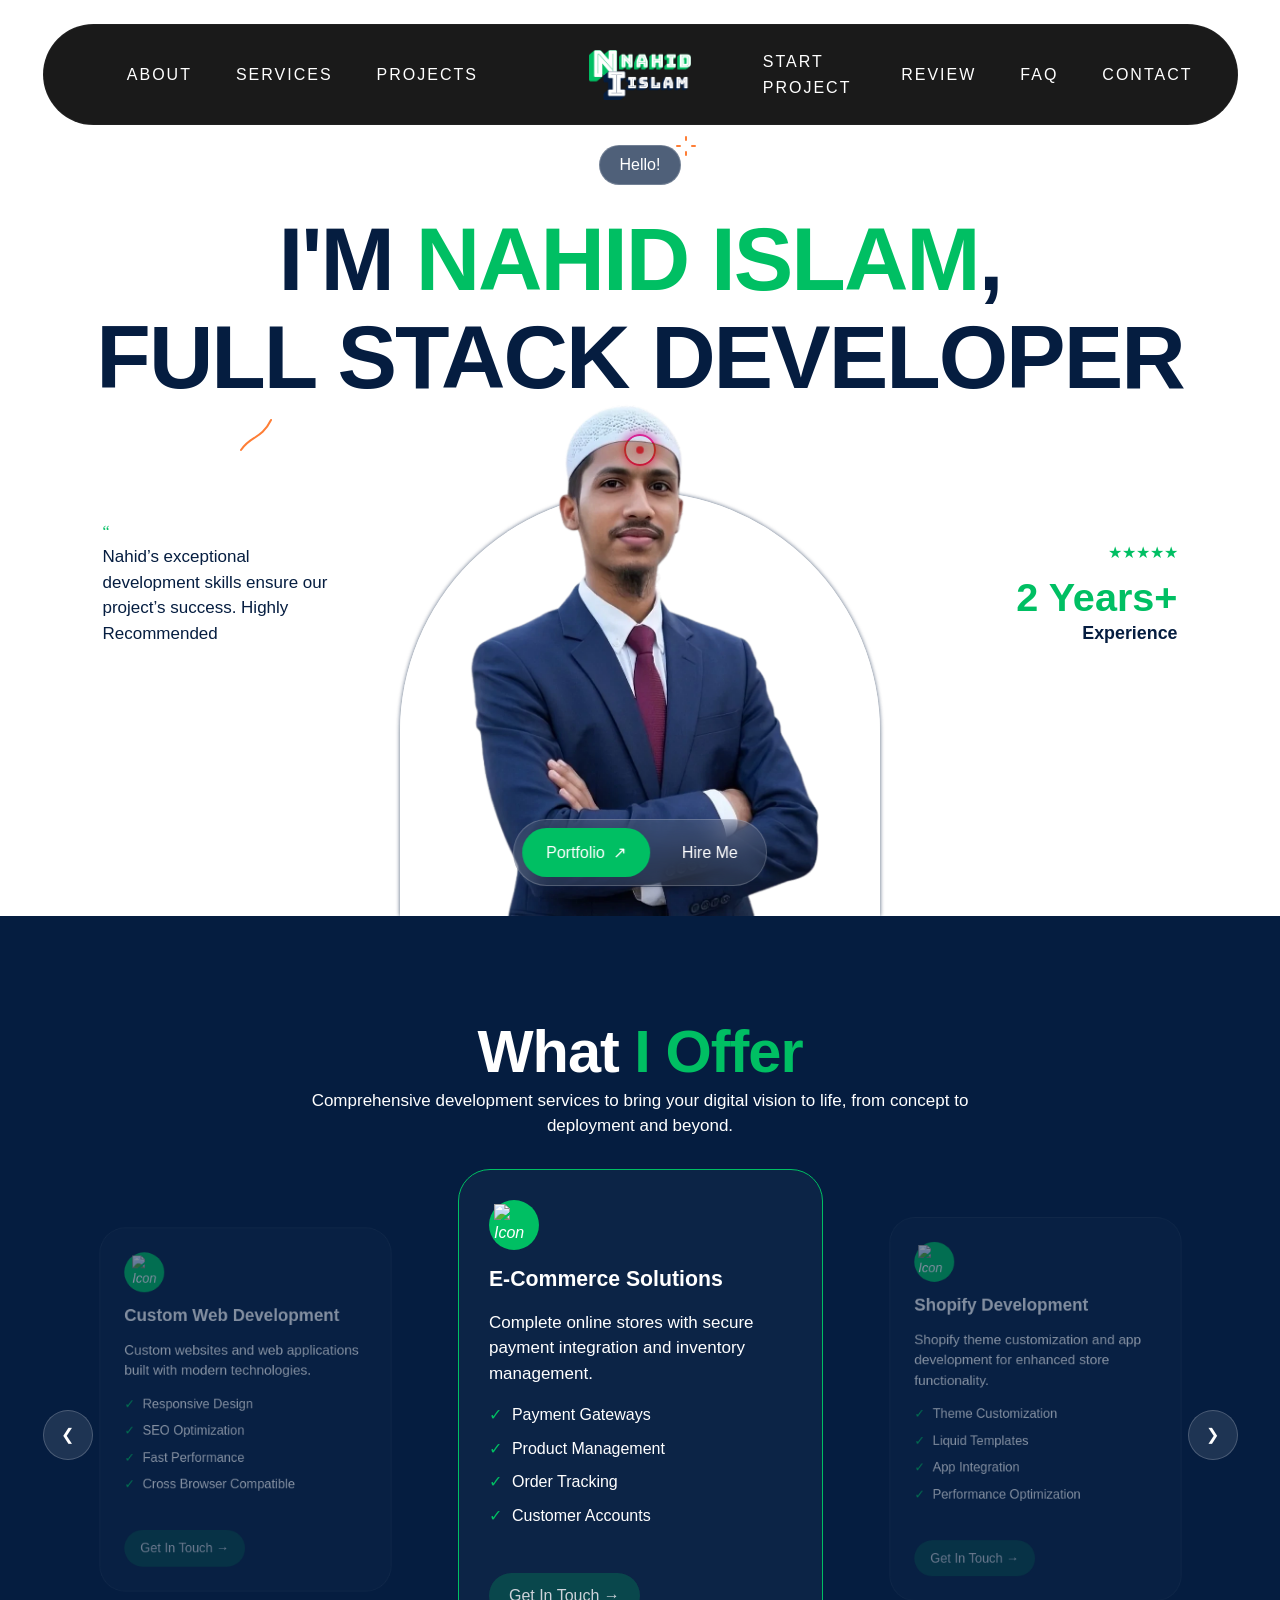
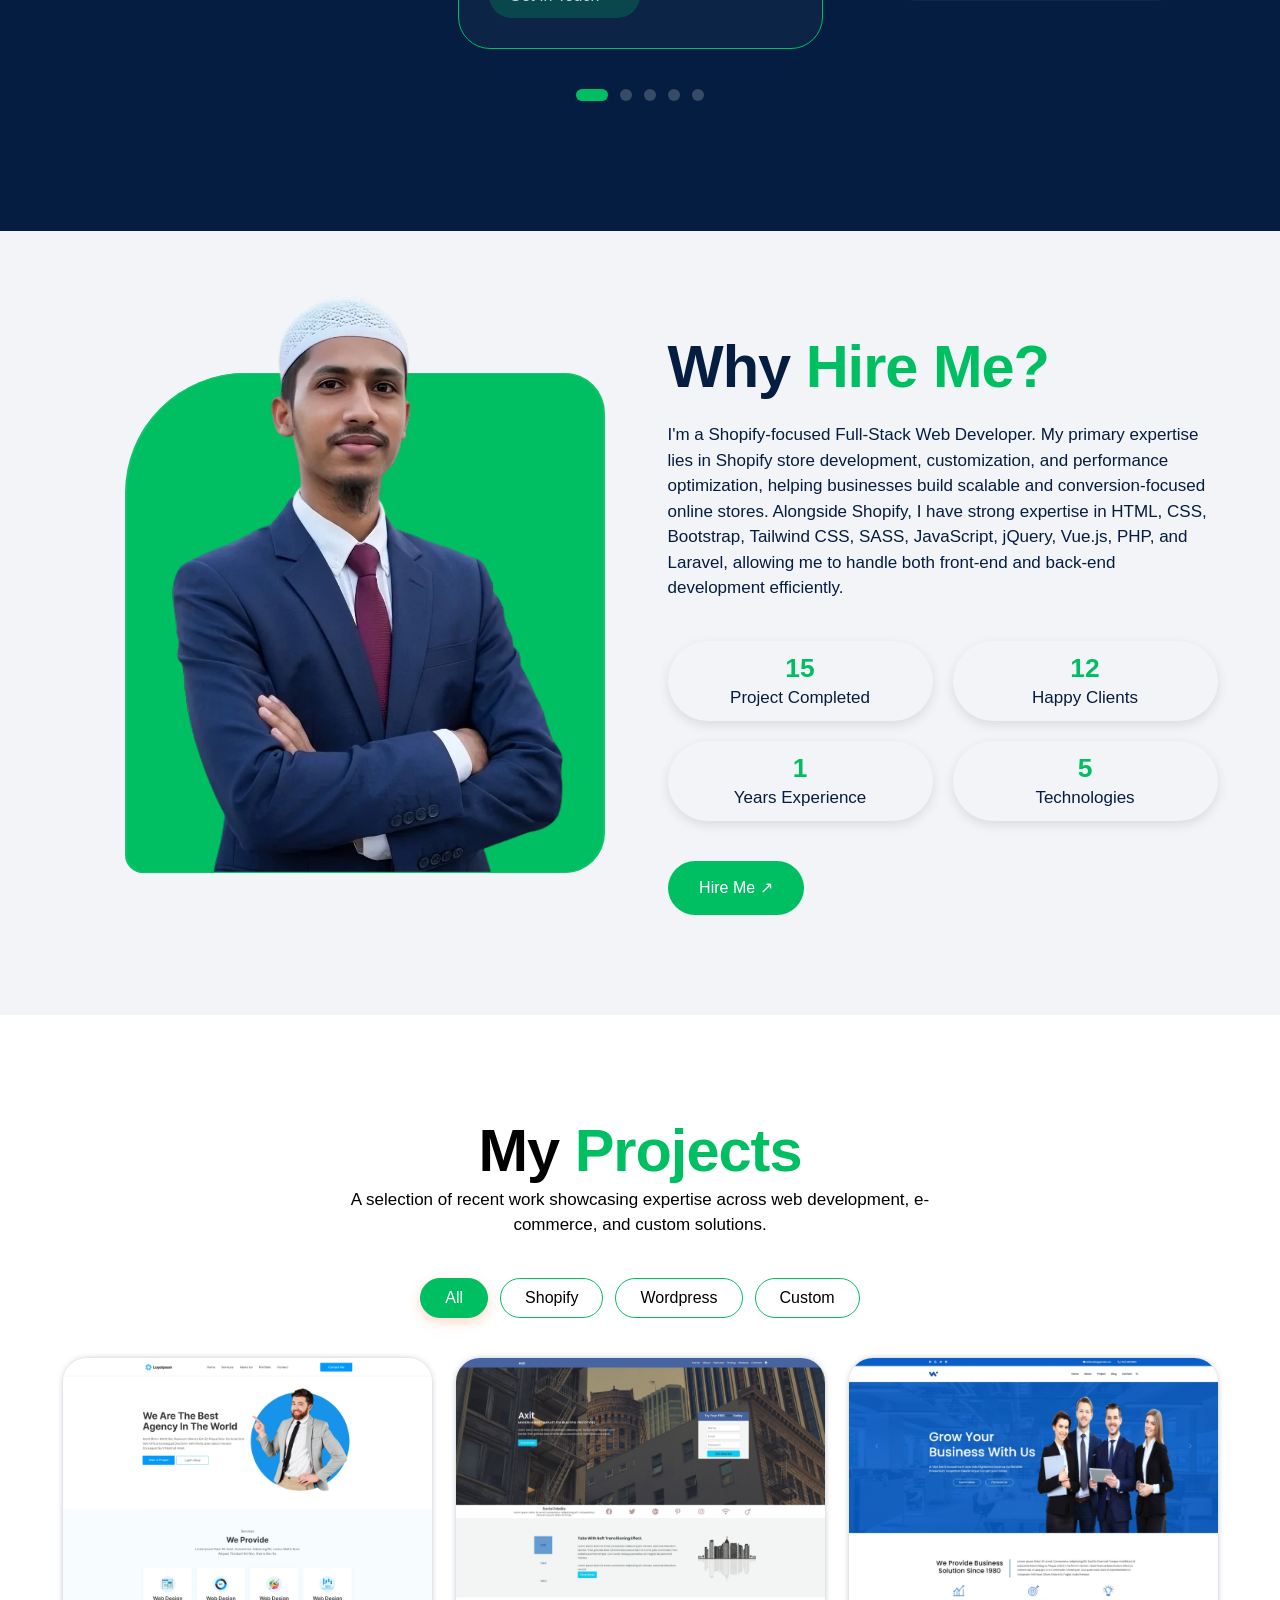
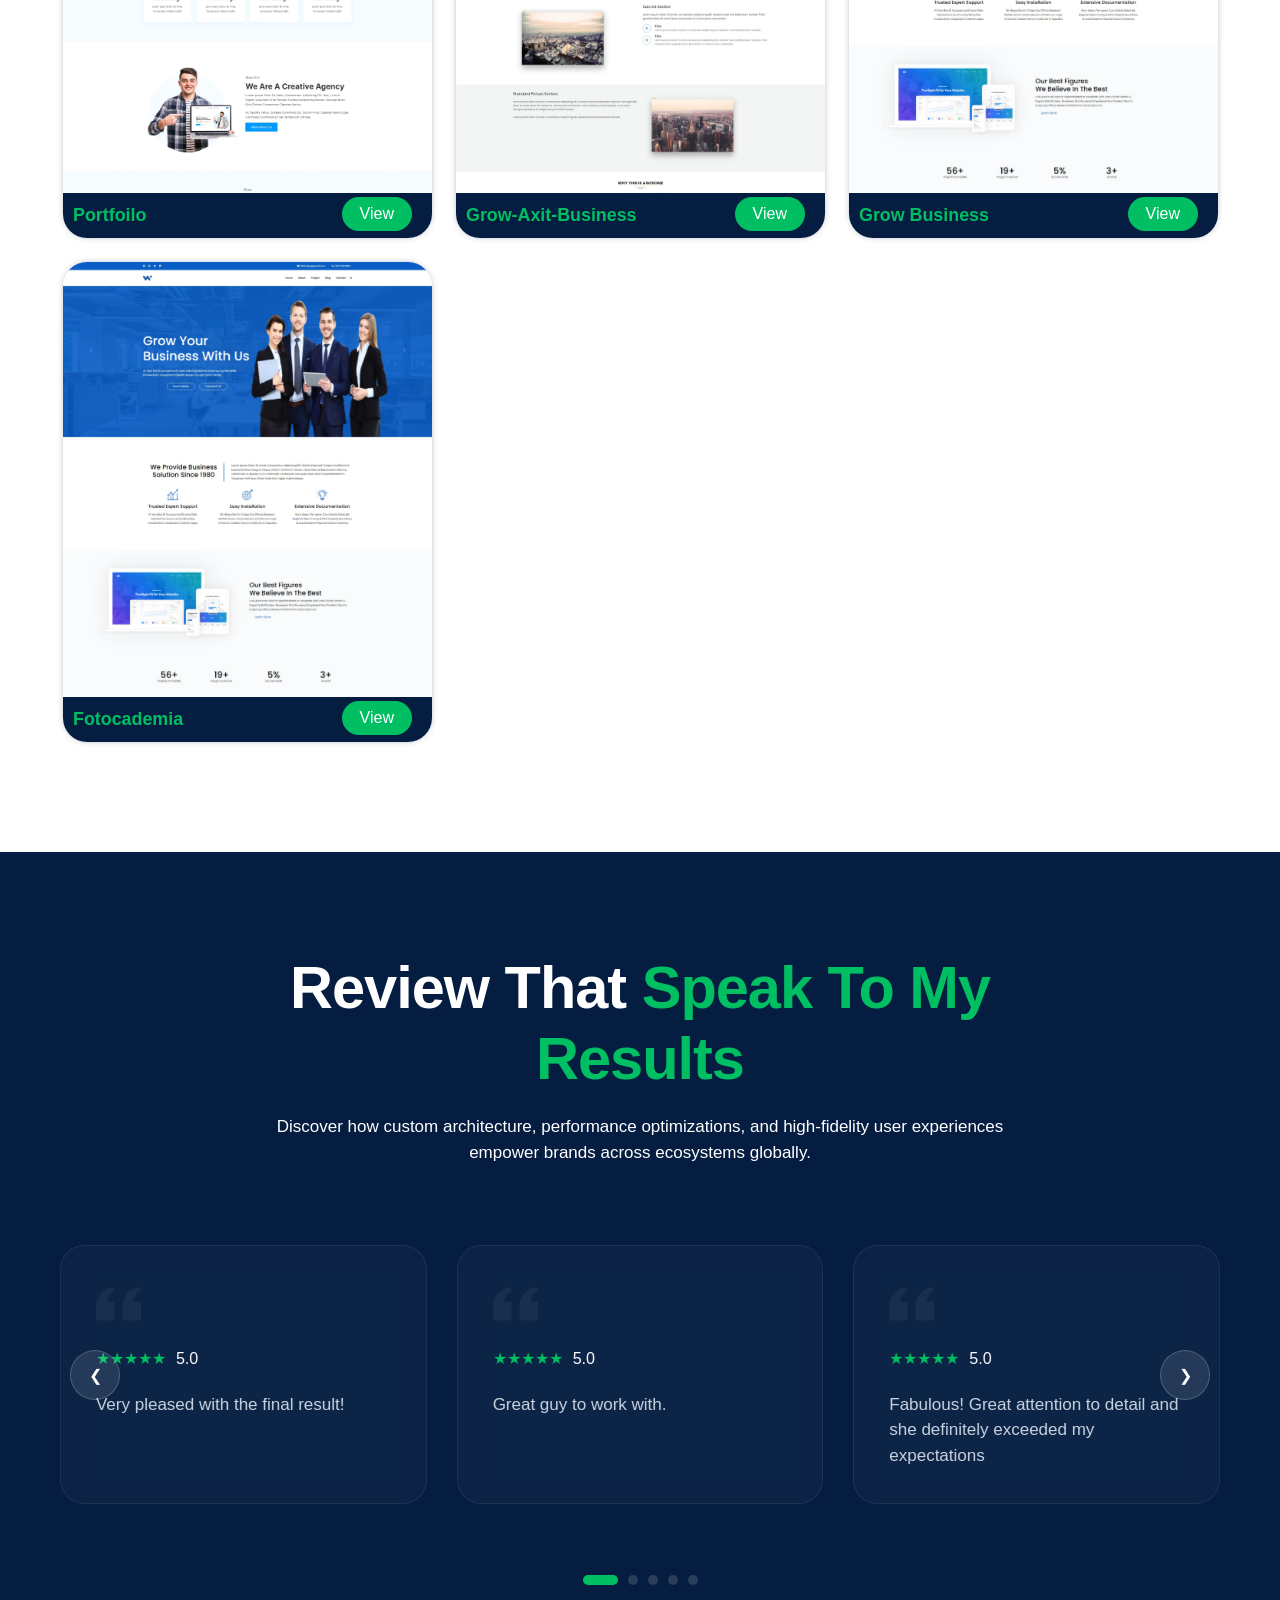
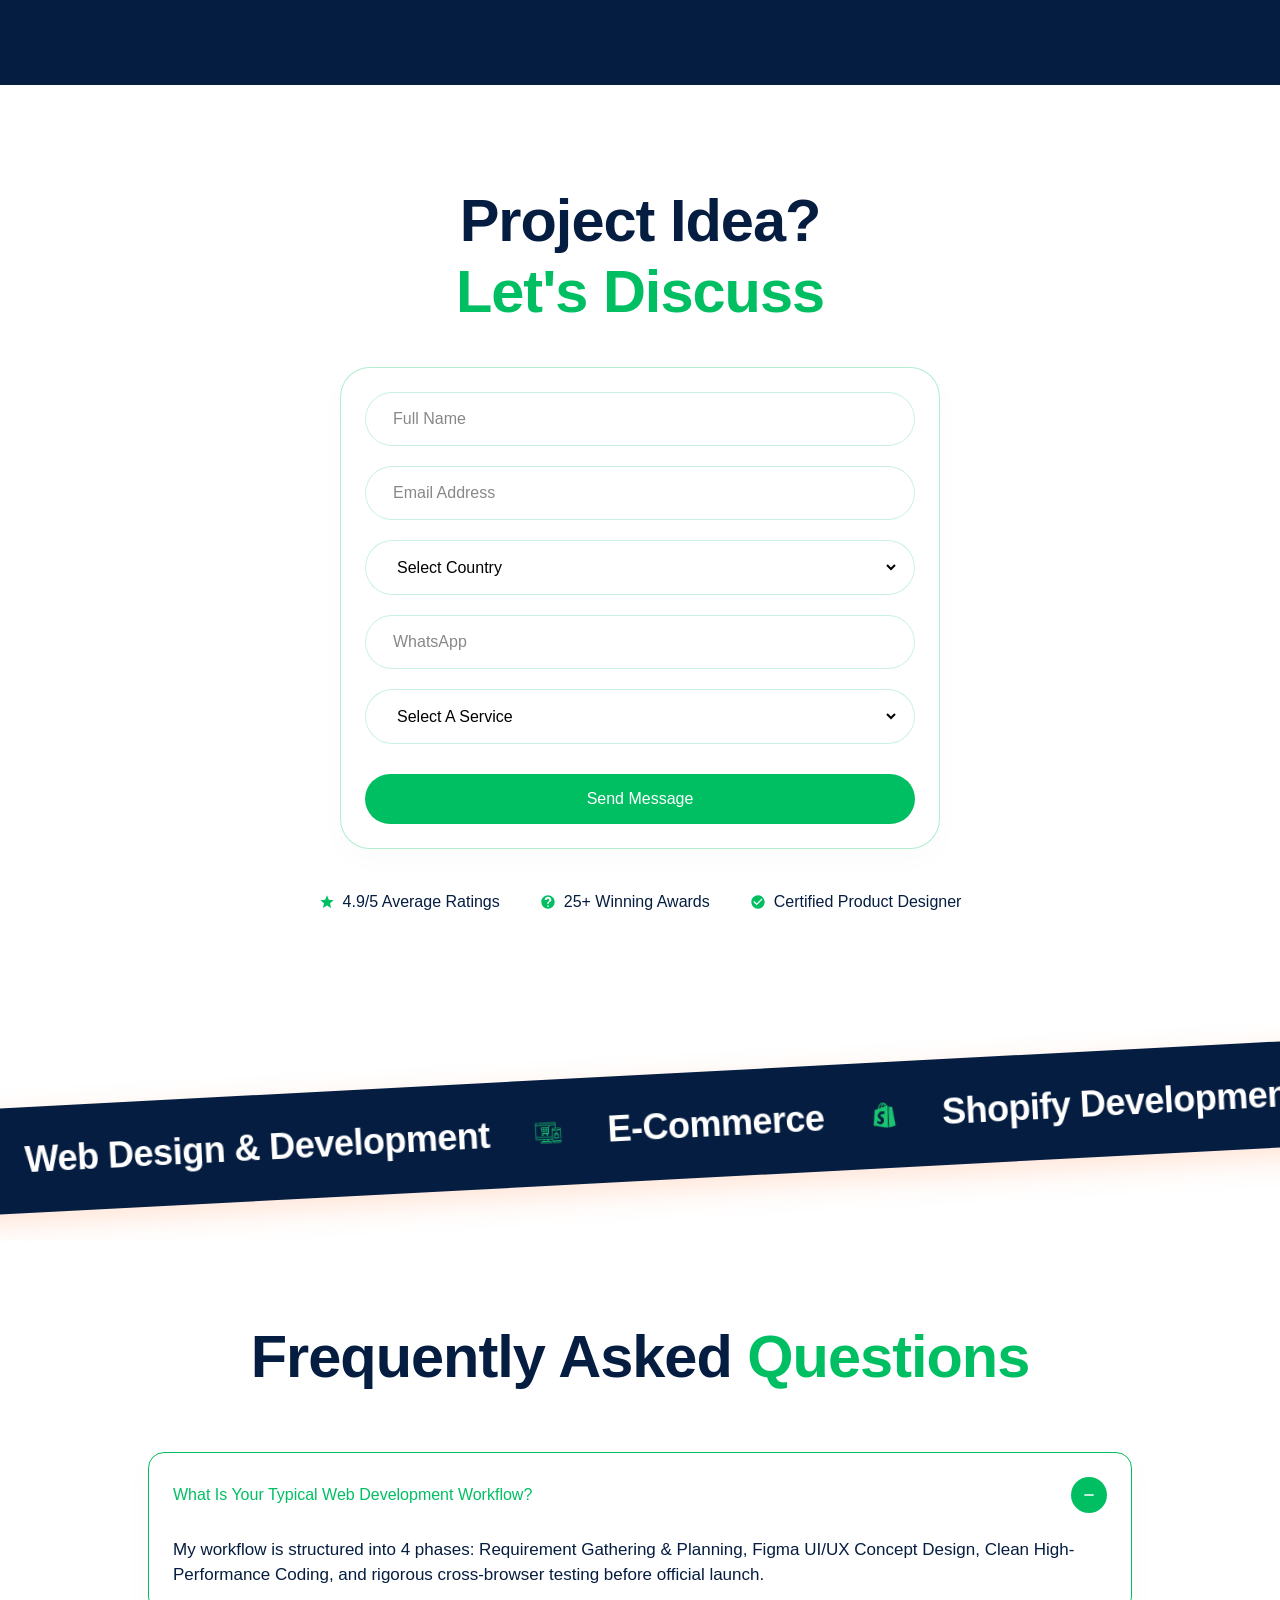
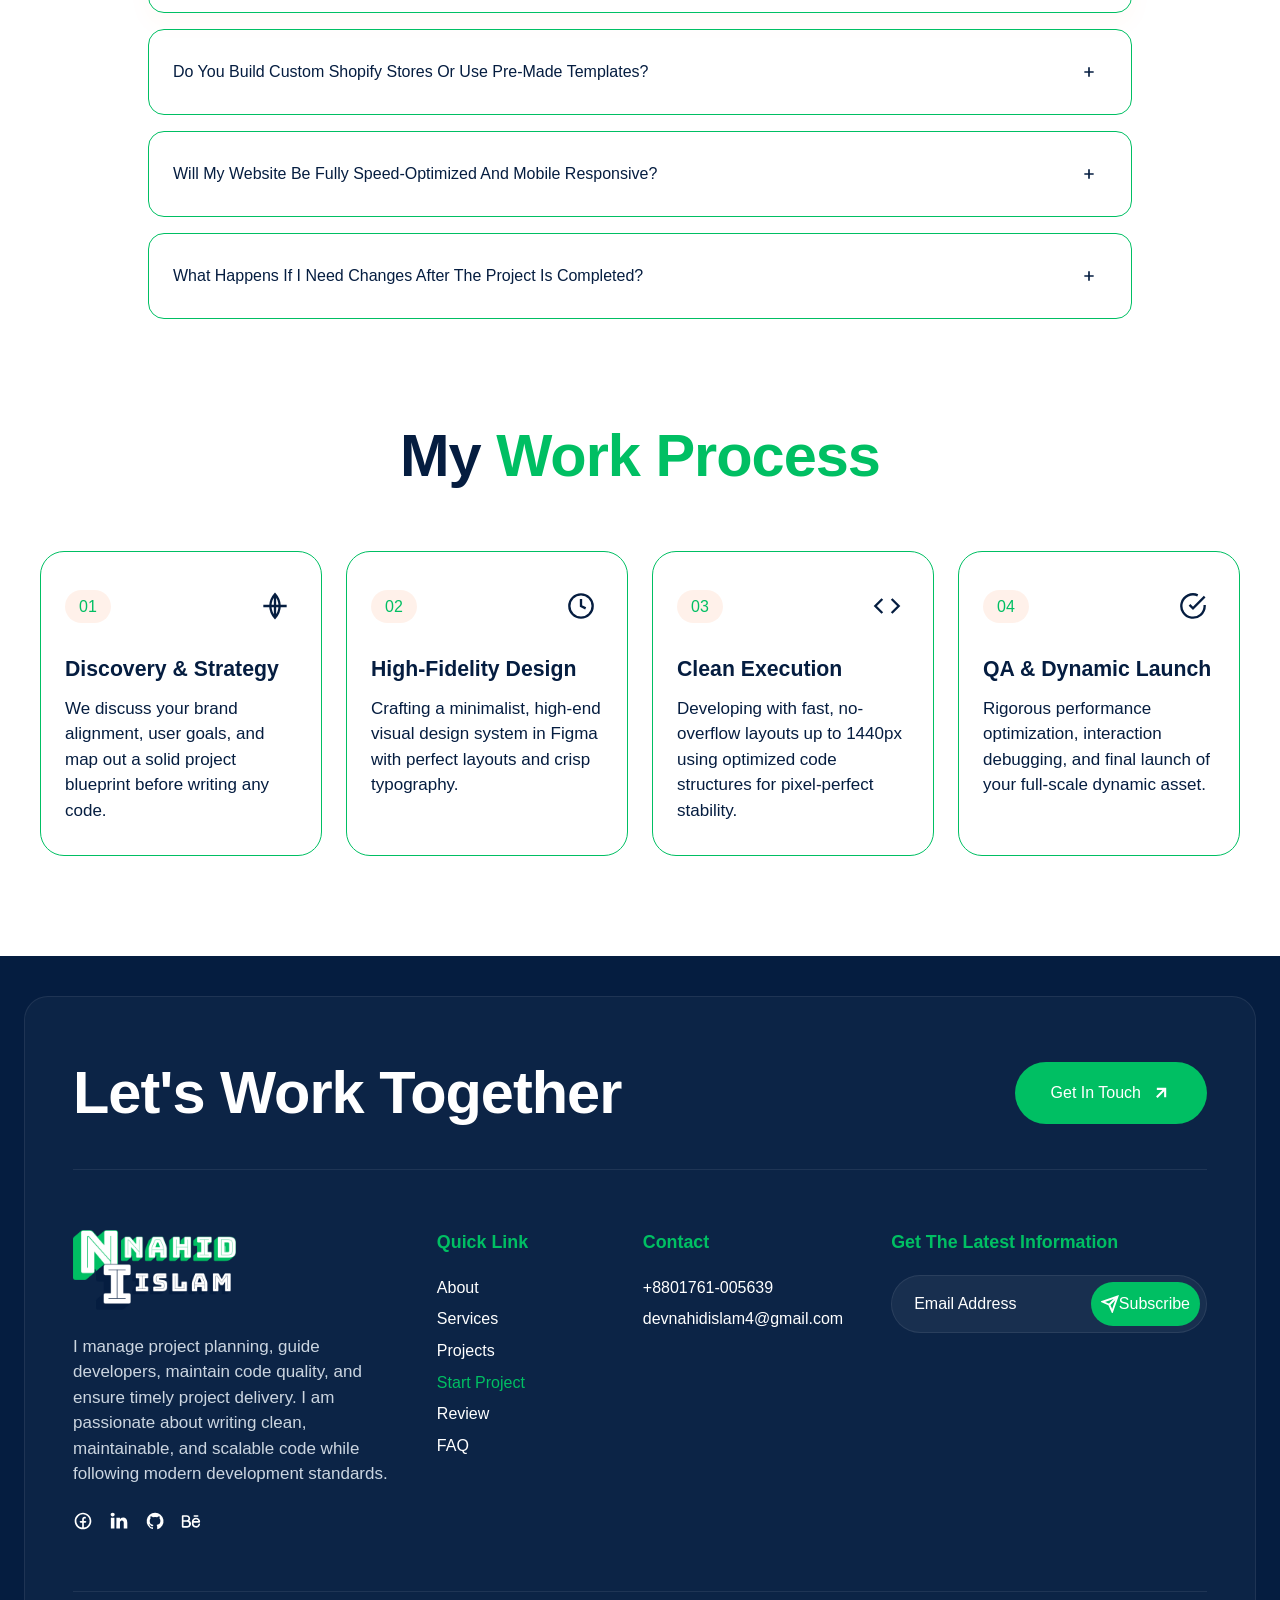
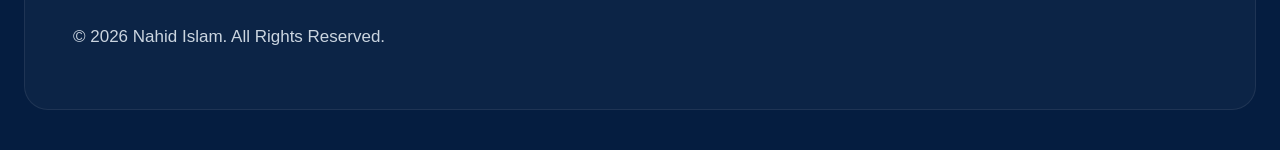
==== commit 558167bd: "responsive|" ====
--- a/index.html
+++ b/index.html
@@ -125,7 +125,7 @@
 
                   <div class="hero-right-widget">
                      <div class="rating-stars" id="heroRatingStars"></div>
-                     <h4 class="experience-years" id="heroExpYears"></h4>
+                     <h3 class="experience-years" id="heroExpYears"></h3>
                      <h6 class="experience-text" id="heroExpLabel"></h6>
                   </div>
 
@@ -135,7 +135,7 @@
                   <div id="nahid-hire-modal" class="nahid-modal-overlay">
                      <div class="nahid-modal-card">
                         <button id="nahid-modal-close" class="nahid-modal-close-btn">&times;</button>
-                        <h3 class="modal-title">Let's Work Together!</h3>
+                        <h4 class="modal-title">Let's Work Together!</h4>
                         <p class="modal-desc">Choose how you would like to connect with me:</p>
 
                         <div class="modal-action-wrapper">
@@ -329,7 +329,7 @@
                <template id="nahid-stat-node-template">
                   <div class="nahid-stat-card-item">
                      <div class="card-item-content">
-                        <h3 class="stat-counter-number"></h3>
+                        <h4 class="stat-counter-number"></h4>
                         <p class="stat-counter-label"></p>
                      </div>
                   </div>
@@ -358,14 +358,14 @@
                         <div class="slide-card">
                            <img class="card-img" src="" alt="" loading="lazy">
                            <div class="watermarks">
-                              <div class="watermark-text"></div>
-                              <button class="card-action-btn" type="button">View</button>
-                           </div>
+                              <h6 class="watermark-text"></h6>
+                           </div>
+                           <button class="card-action-btn" type="button">View</button>
 
                            <div class="slide-expanded-details">
-                              <h3 class="project-title-area">
+                              <h4 class="project-title-area">
                                  <span class="project-title"></span>
-                              </h3>
+                              </h4>
                               <p class="project-desc-area"></p>
                               <div class="tags-container"></div>
                            </div>
@@ -584,7 +584,7 @@
                            <!-- Icon Dynamic Injection Line -->
                         </div>
                      </div>
-                     <h3 class="workflow-step-title"></h3>
+                     <h5 class="workflow-step-title"></h5>
                      <p class="workflow-step-desc"></p>
                   </div>
 
--- a/assets/css/main.min.css
+++ b/assets/css/main.min.css
@@ -1 +1 @@
-*,*::before,*::after{margin:0;padding:0;box-sizing:border-box;scroll-behavior:smooth}html{scroll-behavior:smooth;height:100%;-webkit-text-size-adjust:100%;-webkit-user-select:none;-moz-user-select:none;user-select:none}body{font-family:"Poppins",sans-serif;font-size:16px;font-weight:400;line-height:1.6;background:#fff;font-style:normal;color:var(--text-color);text-rendering:optimizeLegibility;-webkit-font-smoothing:antialiased;-moz-osx-font-smoothing:grayscale;overflow-x:hidden;scroll-behavior:smooth}:root{--primary-color: #00bf63;--secondary-color: #051d40;--transparent: #ffffff02;--text-light: #ffffff;--text-dark: #051d40;--light-bg: #f2f4f7;--dark-bg: #051d40;--text-muted: #ffffff;--transition-smooth: all 0.3s cubic-bezier(0.4, 0, 0.2, 1);--transition-header: all 0.4s cubic-bezier(0.4, 0, 0.2, 1)}a{text-decoration:none;text-transform:capitalize;color:inherit;display:inline-block;transition:all .3s ease}ul,ol{list-style:none;padding:0;margin:0}img,picture,svg,video,canvas{max-width:100%;height:auto;display:block;font-style:italic}input,textarea,select,button{outline:0;border:none;font-family:inherit;font-size:inherit;background:rgba(0,0,0,0);text-transform:capitalize}textarea{resize:vertical}table{border-collapse:collapse;border-spacing:0;width:100%}button,[button],[role=button]{cursor:pointer}:focus-visible{outline:2px solid var(--primary-color);outline-offset:3px}@media(prefers-reduced-motion: reduce){html{scroll-behavior:auto}*,*::before,*::after{animation-duration:.01ms !important;animation-iteration-count:1 !important;transition-duration:.01ms !important;scroll-behavior:auto !important}}::-moz-selection{background-color:var(--primary-color);color:var(--white)}::selection{background-color:var(--primary-color);color:var(--white)}h1,h2,h3,h4,h5,h6{text-transform:capitalize}.sections{padding:100px 20px}@media(max-width: 767.99px){.sections{padding:60px 0}}.section-title{padding:10px 0}h1{font-size:56px;line-height:1.2;font-weight:700;font-family:"Poppins",sans-serif}@media(max-width: 768px){h1{font-size:36px}}h2{font-size:48px;line-height:1.2;font-weight:600;font-family:"Poppins",sans-serif}@media(max-width: 768px){h2{font-size:32px}}h3{font-size:40px;line-height:1.3;font-weight:500;font-family:"Poppins",sans-serif}@media(max-width: 768px){h3{font-size:28px}}h4{font-size:32px;line-height:1.3;font-weight:500;font-family:"Poppins",sans-serif}@media(max-width: 768px){h4{font-size:24px}}h5{font-size:24px;line-height:1.4;font-weight:400;font-family:"Poppins",sans-serif}@media(max-width: 768px){h5{font-size:20px}}h6{font-size:20px;line-height:1.4;font-weight:400;font-family:"Poppins",sans-serif}@media(max-width: 768px){h6{font-size:18px}}p{font-size:16px;line-height:1.6;font-weight:400;font-family:"Poppins",sans-serif}@media(max-width: 768px){p{font-size:16px}}.d-block{display:block}.d-inline-block{display:inline-block}.d-flex{display:flex}.d-grid{display:grid}.d-none{display:none}.justify-center{justify-content:center}.justify-between{justify-content:space-between}.justify-around{justify-content:space-around}.justify-start{justify-content:flex-start}.justify-end{justify-content:flex-end}.align-center{align-items:center}.align-start{align-items:flex-start}.align-end{align-items:flex-end}.pos-relative{position:relative}.pos-absolute{position:absolute}.text-start{text-align:start}.text-center{text-align:center}.text-end{text-align:end}.text-lowercase{text-transform:lowercase}.text-capitalize{text-transform:capitalize}.text-uppercase{text-transform:uppercase}.none{text-decoration:none}.underline{text-decoration:underline}.container{width:100%;max-width:1440px;margin:0 auto;padding:0 20px}.row{display:flex;flex-wrap:wrap;margin:0 -15px}[class*=col-]{width:100%;padding-right:15px;padding-left:15px;flex:0 0 auto}html{font-size:14px}.col-xs-1{width:8.3333333333%;padding:0 15px}.col-xs-2{width:16.6666666667%;padding:0 15px}.col-xs-3{width:25%;padding:0 15px}.col-xs-4{width:33.3333333333%;padding:0 15px}.col-xs-5{width:41.6666666667%;padding:0 15px}.col-xs-6{width:50%;padding:0 15px}.col-xs-7{width:58.3333333333%;padding:0 15px}.col-xs-8{width:66.6666666667%;padding:0 15px}.col-xs-9{width:75%;padding:0 15px}.col-xs-10{width:83.3333333333%;padding:0 15px}.col-xs-11{width:91.6666666667%;padding:0 15px}.col-xs-12{width:100%;padding:0 15px}@media(min-width: 576px){.container{max-width:571px}html{font-size:15px}.col-sm-1{width:8.3333333333%;padding:0 15px}.col-sm-2{width:16.6666666667%;padding:0 15px}.col-sm-3{width:25%;padding:0 15px}.col-sm-4{width:33.3333333333%;padding:0 15px}.col-sm-5{width:41.6666666667%;padding:0 15px}.col-sm-6{width:50%;padding:0 15px}.col-sm-7{width:58.3333333333%;padding:0 15px}.col-sm-8{width:66.6666666667%;padding:0 15px}.col-sm-9{width:75%;padding:0 15px}.col-sm-10{width:83.3333333333%;padding:0 15px}.col-sm-11{width:91.6666666667%;padding:0 15px}.col-sm-12{width:100%;padding:0 15px}}@media(min-width: 768px){.container{max-width:763px}html{font-size:16px}.col-md-1{width:8.3333333333%;padding:0 15px}.col-md-2{width:16.6666666667%;padding:0 15px}.col-md-3{width:25%;padding:0 15px}.col-md-4{width:33.3333333333%;padding:0 15px}.col-md-5{width:41.6666666667%;padding:0 15px}.col-md-6{width:50%;padding:0 15px}.col-md-7{width:58.3333333333%;padding:0 15px}.col-md-8{width:66.6666666667%;padding:0 15px}.col-md-9{width:75%;padding:0 15px}.col-md-10{width:83.3333333333%;padding:0 15px}.col-md-11{width:91.6666666667%;padding:0 15px}.col-md-12{width:100%;padding:0 15px}}@media(min-width: 992px){.container{max-width:987px}html{font-size:16px}.col-lg-1{width:8.3333333333%;padding:0 15px}.col-lg-2{width:16.6666666667%;padding:0 15px}.col-lg-3{width:25%;padding:0 15px}.col-lg-4{width:33.3333333333%;padding:0 15px}.col-lg-5{width:41.6666666667%;padding:0 15px}.col-lg-6{width:50%;padding:0 15px}.col-lg-7{width:58.3333333333%;padding:0 15px}.col-lg-8{width:66.6666666667%;padding:0 15px}.col-lg-9{width:75%;padding:0 15px}.col-lg-10{width:83.3333333333%;padding:0 15px}.col-lg-11{width:91.6666666667%;padding:0 15px}.col-lg-12{width:100%;padding:0 15px}}@media(min-width: 1200px){.container{max-width:1195px}html{font-size:17px}.col-xl-1{width:8.3333333333%;padding:0 15px}.col-xl-2{width:16.6666666667%;padding:0 15px}.col-xl-3{width:25%;padding:0 15px}.col-xl-4{width:33.3333333333%;padding:0 15px}.col-xl-5{width:41.6666666667%;padding:0 15px}.col-xl-6{width:50%;padding:0 15px}.col-xl-7{width:58.3333333333%;padding:0 15px}.col-xl-8{width:66.6666666667%;padding:0 15px}.col-xl-9{width:75%;padding:0 15px}.col-xl-10{width:83.3333333333%;padding:0 15px}.col-xl-11{width:91.6666666667%;padding:0 15px}.col-xl-12{width:100%;padding:0 15px}}@media(min-width: 1440px){.container{max-width:1435px}html{font-size:18px}.col-xxl-1{width:8.3333333333%;padding:0 15px}.col-xxl-2{width:16.6666666667%;padding:0 15px}.col-xxl-3{width:25%;padding:0 15px}.col-xxl-4{width:33.3333333333%;padding:0 15px}.col-xxl-5{width:41.6666666667%;padding:0 15px}.col-xxl-6{width:50%;padding:0 15px}.col-xxl-7{width:58.3333333333%;padding:0 15px}.col-xxl-8{width:66.6666666667%;padding:0 15px}.col-xxl-9{width:75%;padding:0 15px}.col-xxl-10{width:83.3333333333%;padding:0 15px}.col-xxl-11{width:91.6666666667%;padding:0 15px}.col-xxl-12{width:100%;padding:0 15px}}.btn{display:inline-flex;align-items:center;justify-content:center;text-align:center;font-weight:500;text-transform:capitalize;padding:.8rem 1.8rem;border-radius:50px;transition:all .3s ease;cursor:pointer;border:1px solid rgba(0,0,0,0)}.btn.btn-primary{background-color:#00bf63;color:#fff}.btn.btn-primary:hover{background-color:#051d40;transform:translateY(-2px);box-shadow:0 4px 12px rgba(0,0,0,.1)}.btn.btn-border{background-color:rgba(0,0,0,0);border-color:#051d40;color:#051d40}.btn.btn-border:hover{background-color:#051d40;color:#fff;transform:translateY(-2px)}.btn.btn-secondary{background-color:#051d40;color:#fff}.btn.btn-secondary:hover{background-color:#051d40}.btn.btn-sm{padding:.5rem 1rem;font-size:.9rem}.btn.btn-lg{padding:1.2rem 2.5rem;font-size:1.2rem}.sub-title{color:var(--primary-color)}.nahid-modal-overlay{position:fixed;top:0;left:0;width:100%;height:100%;background-color:rgba(0,0,0,.6);backdrop-filter:blur(5px);display:flex;align-items:center;justify-content:center;z-index:9999;opacity:0;pointer-events:none;transition:opacity .3s ease}.nahid-modal-overlay.active{opacity:1;pointer-events:auto}.nahid-modal-overlay.active .nahid-modal-card{transform:scale(1)}.nahid-modal-card{background:#fff;padding:40px 30px;border-radius:16px;max-width:500px;width:90%;position:relative;text-align:center;box-shadow:0 20px 40px rgba(0,0,0,.15);transform:scale(0.9);transition:transform .3s cubic-bezier(0.175, 0.885, 0.32, 1.275)}.nahid-modal-card .modal-title{font-size:24px;font-weight:700;color:#111b27;margin-bottom:8px}.nahid-modal-card .modal-desc{font-size:14px;color:#64748b;margin-bottom:30px}.nahid-modal-close-btn{position:absolute;top:15px;right:20px;background:none;border:none;font-size:28px;color:#94a3b8;cursor:pointer;transition:color .2s ease}.nahid-modal-close-btn:hover{color:#ef4444}.modal-action-wrapper{display:flex;flex-wrap:wrap;gap:16px}.modal-btn{display:flex;flex-direction:column;align-items:center;justify-content:center;padding:14px 24px;border-radius:12px;font-size:16px;font-weight:600;text-decoration:none;cursor:pointer;border:none;transition:all .25s ease}.modal-btn span{font-size:11px;font-weight:400;margin-top:2px;opacity:.8}.modal-btn.btn-whatsapp{background-color:var(--primary-color);color:#fff;border:1px solid var(--primary-color)}.modal-btn.btn-whatsapp:hover{background-color:var(--transparent);color:var(--secondary-color);border:1px solid var(--secondary-color);transform:translateY(-2px)}.modal-btn.btn-form-scroll{background-color:var(--secondary-color);color:var(--text-light);border:1px solid var(--secondary-color)}.modal-btn.btn-form-scroll:hover{background-color:var(--transparent);color:#1e293b;transform:translateY(-2px)}.cursor-container{position:fixed;top:0;left:0;width:100%;height:100%;pointer-events:none;z-index:99999;mix-blend-mode:difference}.cursor-container .custom-cursor-outer{position:absolute;width:32px;height:32px;border:2px solid var(--primary-color);border-radius:50%;background-color:rgba(0,0,0,0);transform:translate(-50%, -50%) scale(1);box-shadow:0 0 12px var(--primary-color);transition:border-color .5s cubic-bezier(0.25, 1, 0.5, 1),box-shadow .5s cubic-bezier(0.25, 1, 0.5, 1),transform .4s cubic-bezier(0.34, 1.56, 0.64, 1);will-change:transform,top,left}.cursor-container .custom-cursor-inner{position:absolute;width:6px;height:6px;background-color:var(--primary-color);border-radius:50%;transform:translate(-50%, -50%) scale(1);box-shadow:0 0 8px var(--primary-color);transition:background-color .5s cubic-bezier(0.25, 1, 0.5, 1),box-shadow .5s cubic-bezier(0.25, 1, 0.5, 1),transform .4s cubic-bezier(0.34, 1.56, 0.64, 1);will-change:top,left}.cursor-container .cursor-container.is-hovered .custom-cursor-outer{transform:translate(-50%, -50%) scale(1.8);border-color:var(--primary-color);box-shadow:0 0 20px var(--primary-color)}.cursor-container .cursor-container.is-hovered .custom-cursor-inner{transform:translate(-50%, -50%) scale(2.2);background-color:var(--primary-color);box-shadow:0 0 12px var(--primary-color)}.cursor-container .cursor-container.is-clicked .custom-cursor-outer{transform:translate(-50%, -50%) scale(1.4)}.cursor-container .cursor-container.is-hovered.is-clicked .custom-cursor-outer{transform:translate(-50%, -50%) scale(2.2)}.cursor-container .trail-circle{position:absolute;width:8px;height:8px;border-radius:50%;background-color:var(--primary-color);transform:translate(-50%, -50%);pointer-events:none;will-change:top,left}.cursor-container .cursor-ripple{position:absolute;border:2px solid var(--primary-color);border-radius:50%;transform:translate(-50%, -50%);animation:ripple-out .6s cubic-bezier(0.1, 0.8, 0.3, 1) forwards}@keyframes ripple-out{0%{width:20px;height:20px;opacity:1}100%{width:90px;height:90px;opacity:0;border-color:var(--primary-color)}}#mainHeader .header-container{margin:24px auto 0 auto;width:calc(100% - 48px);background-color:#1a1a1a;border-radius:100px;padding:12px 32px;position:relative;z-index:1000;border:1px solid hsla(0,0%,100%,.03);transition:all .4s cubic-bezier(0.4, 0, 0.2, 1)}#mainHeader .header-container.sticky{position:fixed;max-width:100%;top:0;left:0;right:0;width:100%;margin-top:0;border-radius:0;padding:16px 48px;background-color:rgba(17,17,17,.85);backdrop-filter:blur(16px);-webkit-backdrop-filter:blur(16px);box-shadow:0 4px 30px rgba(0,0,0,.4);border-bottom:1px solid hsla(0,0%,100%,.05)}#mainHeader .header-container .header{display:grid;grid-template-columns:1fr .4fr 1fr;gap:20px;justify-content:space-evenly;justify-items:center}#mainHeader .header-container .header .brand-logo{display:flex;align-items:center;justify-content:center;gap:12px;color:#fff;font-weight:800;font-size:22px;letter-spacing:.5px;cursor:pointer}#mainHeader .header-container .header .logo-img{max-height:50px;width:auto;-o-object-fit:contain;object-fit:contain;display:block}#mainHeader .header-container .header .logo-icon-box{background-color:var(--primary-color);color:#fff;width:42px;height:42px;display:flex;align-items:center;justify-content:center;border-radius:50%;font-size:15px;font-weight:800}#mainHeader .header-container .header .logo-inner-icon{letter-spacing:-1px;margin-right:-1px}#mainHeader .header-container .header .nav-menu{display:flex;gap:20px;align-items:center}#mainHeader .header-container .header .nav-item{color:#fff;text-decoration:none;font-size:16px;font-weight:500;transition:all .3s cubic-bezier(0.4, 0, 0.2, 1);padding:12px;border-radius:100px;text-transform:uppercase;letter-spacing:2px}#mainHeader .header-container .header .nav-item:hover{color:var(--primary-color);opacity:.9}#mainHeader .header-container .header .nav-item.active{background-color:var(--primary-color);color:#fff !important;font-weight:700;box-shadow:0 4px 15px rgba(255,122,48,.25)}#mainHeader .header-container .header .mobile-toggle{display:none;flex-direction:column;gap:6px;background:none;border:none;cursor:pointer;padding:8px;z-index:1100}#mainHeader .header-container .header .mobile-toggle span{display:block;width:24px;height:2.5px;background-color:#fff;border-radius:4px;transition:all .3s cubic-bezier(0.4, 0, 0.2, 1)}@media(max-width: 991px){.header-container{display:flex;justify-content:space-between;align-items:center;width:100%}.header-container .header{min-height:60px;width:100%;align-items:center;position:relative}.header-container .header .mobile-toggle{display:flex !important;order:3;position:absolute;right:0}.header-container .header .brand-logo{position:absolute;left:0}.header-container .header .nav-menu{position:fixed;top:0;width:100%;height:100vh;background:#161616;flex-direction:column;padding:100px 24px 40px 24px;align-items:flex-start;justify-content:flex-start;gap:10px;transition:all .4s cubic-bezier(0.4, 0, 0.2, 1);box-shadow:20px 0 40px rgba(0,0,0,.5)}.header-container .header .nav-left{right:999px;transform:translateX(-101%);border-right:1px solid hsla(0,0%,100%,.05)}.header-container .header .nav-right{left:999px;transform:translateX(101%);padding:0px 20px;background:rgba(0,0,0,0);box-shadow:none;z-index:1001;top:305px;height:auto}.header-container .header .nav-item{width:100%;padding:14px}.header-container.sticky .header .nav-left{padding-top:0;top:90px}.header-container.sticky .header .nav-right{transform:translate(0, 0px);padding-top:0 !important;top:270px}.header-container.sticky .header .nav-menu{box-shadow:none;width:101%;padding-top:30px}.mobile-nav-open .header .nav-menu{gap:0 !important;left:-1px}.mobile-nav-open .header .nav-left{right:0;transform:translateX(0);padding-top:130px}.mobile-nav-open .header .nav-right{left:4px;height:200px;transform:translate(0, -26px);display:flex}.mobile-nav-open .mobile-toggle span:nth-child(1){transform:translateY(8.5px) rotate(45deg)}.mobile-nav-open .mobile-toggle span:nth-child(2){opacity:0;transform:translateX(-10px)}.mobile-nav-open .mobile-toggle span:nth-child(3){transform:translateY(-8.5px) rotate(-45deg)}}@media(max-width: 480px){.brand-logo{font-size:18px}.logo-icon-box{width:36px;height:36px;font-size:13px}}#nahidHeroSection{position:relative;padding:20px 0 0 0;display:flex;align-items:center;justify-content:center;overflow:hidden;width:100%}#nahidHeroSection .hero-container .hero{position:relative;display:flex;flex-direction:column;align-items:center;z-index:10}#nahidHeroSection .hero-container .hero .greeting-badge{position:relative;border:1px solid hsla(0,0%,100%,.2);background-color:color-mix(in srgb, var(--secondary-color) 70%, transparent);backdrop-filter:blur(5px);-webkit-backdrop-filter:blur(5px);padding:6px 20px;border-radius:30px;font-weight:600;font-size:16px;margin-bottom:25px;z-index:12;color:#fff}#nahidHeroSection .hero-container .hero .sparkle-icon{position:absolute;top:-12px;right:-18px}#nahidHeroSection .hero-container .hero .hero-heading{font-size:84px;font-weight:800;line-height:1.1;text-align:center;letter-spacing:-2px;margin-bottom:-30px;position:relative;z-index:11;pointer-events:none;color:var(--text-dark);text-transform:uppercase}#nahidHeroSection .hero-container .hero .highlight-text{color:var(--primary-color)}#nahidHeroSection .hero-container .hero .hero-center-content{position:relative;width:100%;max-width:600px;height:530px;display:flex;justify-content:center;align-items:flex-end;z-index:12;margin-top:10px;overflow:hidden}#nahidHeroSection .hero-container .hero .circle-bg{display:none;position:absolute;bottom:0;left:50%;transform:translateX(-50%);width:100%;height:100%;background-color:#ffdeca;border-top-left-radius:500px;border-top-right-radius:500px;z-index:-1}#nahidHeroSection .hero-container .hero .hero-image-container{width:100%;max-width:480px;height:80%;display:flex;justify-content:center;align-items:flex-end;border-top-left-radius:500px;border-top-right-radius:500px;background:linear-gradient(161deg, var(--text-light) 0%, #ffffff 100%);box-shadow:0 0 4px 0px rgba(5,29,64,.1),0px 0px 4px 0px rgba(5,29,64,0.6196078431);animation:floatingGlow 1s ease-in-out infinite alternate;transition:all .5s ease}@keyframes floatingGlow{0%{box-shadow:0 0 6px -2px rgba(5,29,64,.1),0px 0px 6px -2px rgba(5,29,64,0.6196078431)}50%{box-shadow:0 0 7px -2px rgba(5,29,64,.15),0px 0px 7px -2px #4caf50}100%{box-shadow:0 0 10px -2px rgba(5,29,64,.12),0px 0px 10px -2px #4caf50}}#nahidHeroSection .hero-container .hero .hero-image{width:100%;height:100%;-o-object-fit:contain;object-fit:contain;position:absolute}#nahidHeroSection .hero-container .hero .image-overlay{position:absolute;top:0;left:0;width:100%;height:100%;pointer-events:none;z-index:2}#nahidHeroSection .hero-container .hero .cta-glass-container{position:absolute;bottom:30px;left:50%;transform:translateX(-50%);background:hsla(0,0%,100%,.1);backdrop-filter:blur(15px);-webkit-backdrop-filter:blur(15px);border:1px solid hsla(0,0%,100%,.2);padding:8px;border-radius:100px;display:flex;gap:12px;align-items:center;z-index:20}#nahidHeroSection .hero-container .hero .btn-portfolio{background-color:var(--primary-color);color:#fff;text-decoration:none;padding:12px 24px;border-radius:100px;font-weight:600;font-size:15px;display:flex;align-items:center;gap:8px;transition:transform .2s ease}#nahidHeroSection .hero-container .hero .btn-portfolio:hover{transform:scale(1.03)}#nahidHeroSection .hero-container .hero .btn-hire{color:#fff;text-decoration:none;padding:12px 20px;font-weight:500;font-size:15px;transition:opacity .2s ease}#nahidHeroSection .hero-container .hero .btn-hire:hover{opacity:.8}#nahidHeroSection .hero-container .hero .hero-left-widget{position:absolute;left:40px;bottom:35%;max-width:240px;z-index:15}#nahidHeroSection .hero-container .hero .quote-icon{font-size:48px;color:var(--primary-color);font-family:serif;line-height:1;display:block}#nahidHeroSection .hero-container .hero .quote-text{font-size:14px;color:var(--text-dark);line-height:1.5;font-weight:500}#nahidHeroSection .hero-container .hero .hero-right-widget{position:absolute;right:40px;bottom:35%;text-align:right;z-index:15}#nahidHeroSection .hero-container .hero .rating-stars{color:var(--primary-color);font-size:18px;margin-bottom:8px}#nahidHeroSection .hero-container .hero .experience-years{font-weight:800;line-height:1;color:var(--primary-color)}#nahidHeroSection .hero-container .hero .experience-text{color:var(--text-dark);font-weight:500}#nahidHeroSection .hero-container .hero .deco-line-left{position:absolute;left:15%;top:35%;z-index:2}@media(max-width: 1200px){.hero-left-widget{left:15px}.hero-right-widget{right:15px}.deco-line-left{display:none}}@media(max-width: 991px){.hero-heading{font-size:64px}.hero-left-widget,.hero-right-widget{position:relative;bottom:0;left:0;right:0;text-align:center;max-width:100%;margin-top:35px;display:none}.hero-right-widget{text-align:center}}@media(max-width: 768px){#nahidHeroSection .hero-container .hero .hero-image-container{width:90%}#nahidHeroSection .hero-container .hero .hero-heading{font-size:44px;margin-bottom:-20px}#nahidHeroSection .hero-container .hero .hero-center-content{max-width:350px;height:355px}.cta-glass-container{width:-moz-max-content;width:max-content;justify-content:center;bottom:20px}}.nahid-services-section{background:var(--dark-bg);color:#fff;font-family:var(--font-family);overflow:hidden}.nahid-services-section .nahid-container .nahid-services-header{display:flex;flex-direction:column;justify-content:center;align-items:center;max-width:700px;width:100%;margin:0 auto;text-align:center}.nahid-services-section .nahid-container .services{position:relative;padding:30px 0}.nahid-services-section .nahid-container .services .nahid-prev-btn,.nahid-services-section .nahid-container .services .nahid-next-btn{position:absolute;top:50%;transform:translateY(-50%);background:hsla(0,0%,100%,.1);border:1px solid hsla(0,0%,100%,.2);color:#fff;width:50px;height:50px;border-radius:50%;cursor:pointer;z-index:10;display:flex;align-items:center;justify-content:center;font-size:20px;transition:all .3s ease}.nahid-services-section .nahid-container .services .nahid-prev-btn:hover,.nahid-services-section .nahid-container .services .nahid-next-btn:hover{background:var(--primary-color);border-color:var(--primary-color)}.nahid-services-section .nahid-container .services .nahid-prev-btn{left:-20px}.nahid-services-section .nahid-container .services .nahid-next-btn{right:-20px}.nahid-services-section .nahid-container .services .nahid-services-header{display:flex;justify-content:space-between;align-items:center;margin-bottom:50px}.nahid-services-section .nahid-container .services .nahid-services-slider-viewport{width:100%;overflow:hidden}.nahid-services-section .nahid-container .services .nahid-services-track{display:flex;gap:30px;transition:transform .6s cubic-bezier(0.25, 1, 0.5, 1);will-change:transform;align-items:center;cursor:grab}.nahid-services-section .nahid-container .services .nahid-services-track .nahid-service-card{flex:0 0 calc(33.333% - 20px);background:hsla(0,0%,100%,.03);border:1px solid hsla(0,0%,100%,.08);border-radius:32px;padding:30px;display:flex;gap:16px;flex-direction:column;box-sizing:border-box;position:relative;overflow:hidden;transition:.4s ease-in-out;transform:scale(0.8)}.nahid-services-section .nahid-container .services .nahid-services-track .nahid-service-card.nahid-active-card{transform:scale(1);border:1px solid var(--primary-color);opacity:1}.nahid-services-section .nahid-container .services .nahid-services-track .nahid-service-card:not(.nahid-active-card){opacity:.5}@media(max-width: 991.99px){.nahid-services-section .nahid-container .services .nahid-services-track .nahid-service-card{flex:0 0 calc(50% - 15px)}}@media(max-width: 767.99px){.nahid-services-section .nahid-container .services .nahid-services-track .nahid-service-card{flex:0 0 100%}}.nahid-services-section .nahid-container .services .nahid-services-track .nahid-card-1 .nahid-card-icon img,.nahid-services-section .nahid-container .services .nahid-services-track .nahid-card-5 .nahid-card-icon img{max-width:30px !important}.nahid-services-section .nahid-container .services .nahid-services-track .nahid-card-icon{background:var(--primary-color);border-radius:50px;width:50px;height:50px;display:flex;justify-content:center;align-items:center}.nahid-services-section .nahid-container .services .nahid-services-track .nahid-card-icon img{width:100%;max-width:40px;height:auto;-o-object-fit:cover;object-fit:cover}.nahid-services-section .nahid-container .services .nahid-services-track .nahid-service-card-title{font-weight:600;font-size:1.25rem;margin:0}.nahid-services-section .nahid-container .services .nahid-services-track .nahid-service-desc{font-size:.9rem;color:var(--text-light);line-height:1.5}.nahid-services-section .nahid-container .services .nahid-services-track .nahid-service-features{list-style:none;padding:0;margin:0}.nahid-services-section .nahid-container .services .nahid-services-track .nahid-service-features li{font-size:.85rem;margin-bottom:8px;display:flex;align-items:center}.nahid-services-section .nahid-container .services .nahid-services-track .nahid-service-features li .check-icon{color:var(--primary-color);margin-right:10px;font-weight:bold}.nahid-services-section .nahid-container .services a.nahid-contact-btn{display:flex;align-items:center;justify-content:flex-start;gap:10px;background:rgba(0,191,99,.2901960784);opacity:.8;padding:10px 20px;margin-top:20px;border-radius:50px;max-width:-moz-fit-content;max-width:fit-content;color:#fff;transition:all .3s ease;text-transform:capitalize}.nahid-services-section .nahid-container .services a.nahid-contact-btn:hover{background:var(--primary-color);opacity:1}.nahid-services-section .nahid-container .services .nahid-services-pagination{display:flex;justify-content:center;gap:12px;margin-top:40px}.nahid-services-section .nahid-container .services .nahid-services-pagination .service-slider-dot{width:12px;height:12px;background:hsla(0,0%,100%,.2);border-radius:50%;cursor:pointer;transition:all .3s ease-in-out}.nahid-services-section .nahid-container .services .nahid-services-pagination .service-slider-dot.service-slider-dot-active{background:var(--primary-color);width:32px;border-radius:6px}@media(max-width: 1024px){.nahid-services-section .nahid-service-card{flex:0 0 calc(50% - 15px)}}@media(max-width: 680px){.nahid-services-section .nahid-service-card{flex:0 0 100%}}.nahid-experience-section{padding:100px 0;font-family:var(--font-family);position:relative}.nahid-experience-section .nahid-exp-container .nahid-exp-header{text-align:center;margin-bottom:80px}.nahid-experience-section .nahid-exp-container .nahid-exp-main-title{font-size:2.8rem;font-weight:700;color:var(--secondary-color);margin:0}.nahid-experience-section .nahid-exp-container .nahid-exp-main-title .accent-orange{color:var(--primary-color)}.nahid-experience-section .nahid-exp-container .nahid-timeline-wrapper{position:relative;display:flex;flex-direction:column;gap:60px}.nahid-experience-section .nahid-exp-container .nahid-timeline-center-line{position:absolute;left:50%;top:15px;bottom:15px;width:2px;border-left:2px dashed hsla(0,0%,100%,.2);transform:translateX(-50%);z-index:1}.nahid-experience-section .nahid-exp-container .nahid-timeline-item{display:grid;grid-template-columns:1fr 100px 1fr;align-items:flex-start;position:relative;z-index:2}.nahid-experience-section .nahid-exp-container .nahid-timeline-left-block{text-align:left;padding-right:20px}.nahid-experience-section .nahid-exp-container .nahid-timeline-left-block .company-name{font-size:1.65rem;font-weight:700;color:var(--secondary-color);margin:0 0 8px 0}.nahid-experience-section .nahid-exp-container .nahid-timeline-left-block .experience-duration{font-size:1rem;color:var(--text-dark);font-weight:500}.nahid-experience-section .nahid-exp-container .nahid-timeline-center-dot-box{display:flex;justify-content:center;align-items:center;height:38px}.nahid-experience-section .nahid-exp-container .timeline-dot{width:24px;height:24px;border-radius:50%;position:relative;display:inline-block;background:var(--secondary-color)}.nahid-experience-section .nahid-exp-container .timeline-dot.orange-pill{background:var(--primary-color);border:4px solid var(--dark-bg);box-shadow:0 0 0 2px var(--primary-color),0 0 0 5px rgba(255,122,48,.15)}.nahid-experience-section .nahid-exp-container .timeline-dot.dark-pill{background:var(--secondary-color);border:4px solid var(--dark-bg);box-shadow:0 0 0 2px var(--secondary-color),0 0 0 5px hsla(0,0%,100%,.15)}.nahid-experience-section .nahid-exp-container .nahid-timeline-right-block{padding-left:20px}.nahid-experience-section .nahid-exp-container .nahid-timeline-right-block .role-designation{font-size:1.65rem;font-weight:700;color:var(--secondary-color);margin:0 0 12px 0}.nahid-experience-section .nahid-exp-container .nahid-timeline-right-block .role-desc{font-size:1rem;line-height:1.6;color:var(--text-dark);margin:0}.nahid-experience-section .nahid-exp-container .nahid-timeline-right-block .role-desc.descriptive-blank{margin:0}@media(max-width: 991px){.nahid-experience-section .nahid-exp-container .nahid-timeline-center-line{left:20px;transform:none}.nahid-experience-section .nahid-exp-container .nahid-timeline-item{grid-template-columns:1fr;gap:15px;padding-left:50px}.nahid-experience-section .nahid-exp-container .nahid-timeline-left-block{padding-right:0}.nahid-experience-section .nahid-exp-container .nahid-timeline-left-block .company-name{font-size:1.4rem}.nahid-experience-section .nahid-exp-container .nahid-timeline-center-dot-box{position:absolute;left:0;top:0;height:auto}.nahid-experience-section .nahid-exp-container .nahid-timeline-right-block{padding-left:0}.nahid-experience-section .nahid-exp-container .nahid-timeline-right-block .role-designation{font-size:1.4rem}}@media(max-width: 480px){.nahid-experience-section .nahid-exp-container .nahid-exp-container{padding:0 20px}.nahid-experience-section .nahid-exp-container .nahid-exp-main-title{font-size:2rem}}.nahid-hire-section{background-color:var(--light-bg);font-family:var(--font-family);overflow:hidden}.nahid-hire-section .nahid-hire-container .hire-me{display:grid;grid-template-columns:1.1fr 1fr;align-items:center}.nahid-hire-section .nahid-hire-media-wrapper{display:flex;justify-content:center;align-items:center}.nahid-hire-section .nahid-asymmetric-bg-card{position:relative;width:480px;height:500px;background:var(--primary-color);border:1px solid hsla(0,0%,100%,.08);border-radius:120px 40px 40px 18px;z-index:1}.nahid-hire-section .nahid-hire-avatar{position:absolute;z-index:2;height:350px;width:-webkit-fill-available;-o-object-fit:contain;object-fit:contain;display:block;transform:translate(-3px, -43px) scale(1.3)}.nahid-hire-section .nahid-hire-content-wrapper{display:flex;flex-direction:column;gap:20px}.nahid-hire-section .nahid-hire-main-title{color:var(--secondary-color)}.nahid-hire-section .nahid-hire-main-title span.accent-orange{color:var(--primary-color)}.nahid-hire-section .nahid-hire-description{font-size:1.05rem;line-height:1.65;color:var(--text-dark)}.nahid-hire-section .nahid-stats-grid-track{display:grid;grid-template-columns:repeat(2, 1fr);gap:20px;margin:20px 0}.nahid-hire-section .nahid-stat-card-item{display:flex;flex-direction:column;box-shadow:0 4px 12px rgba(0,0,0,.1);border-radius:50px;height:80px;text-align:center;align-items:center;justify-content:center}.nahid-hire-section .nahid-stat-card-item .stat-counter-number{font-weight:700;color:var(--primary-color);line-height:1}.nahid-hire-section .nahid-stat-card-item .stat-counter-label{font-size:1rem;color:var(--text-dark);font-weight:500;margin:0}.nahid-hire-section .nahid-btn-pill-outline{border-radius:50px}.nahid-hire-section .nahid-btn-pill-outline:hover{background:var(--primary-color);border-color:var(--primary-color);transform:translateY(-3px)}@media(min-width: 992px){.nahid-hire-section .nahid-hire-media-wrapper{display:flex;justify-content:center;align-items:center;position:relative;width:480px;height:500px;background:var(--primary-color);border:1px solid hsla(0,0%,100%,.08);border-radius:120px 40px 40px 18px;z-index:1;margin:0 auto}.nahid-hire-section .nahid-hire-avatar{position:absolute;z-index:2;max-height:500px;width:-webkit-fill-available;-o-object-fit:contain;object-fit:contain;transform:translate(-3px, -50px) scale(1.2);bottom:0;height:100%}}@media(max-width: 1200px){.nahid-hire-section .nahid-hire-container .hire-me{grid-template-columns:1fr;gap:80px;text-align:center}}@media(max-width: 991.99px){.nahid-hire-section .nahid-hire-container .hire-me{grid-template-columns:1fr;gap:60px;text-align:center}.nahid-hire-section .nahid-stats-grid-track{justify-content:center;gap:16px}.nahid-hire-section .nahid-hire-media-wrapper{width:-webkit-fill-available;max-height:620px;height:400px;position:relative;margin:0 auto}.nahid-hire-section .nahid-asymmetric-bg-card{width:340px;position:absolute;height:100%}.nahid-hire-section .nahid-hire-avatar{transform:translate(0, -20px) scale(1.1);height:100%}}@media(max-width: 425px){.nahid-hire-section .nahid-asymmetric-bg-card{position:absolute;transform:translate(0, 0);width:-webkit-fill-available;height:100%;border-radius:120px 40px 56px 50px}.nahid-hire-section .nahid-hire-section .nahid-hire-avatar{bottom:0;width:100%}}@media(max-width: 480px){.nahid-hire-section .nahid-stats-grid-track{gap:16px}}.portfolio-section{font-family:var(--font-family);overflow:hidden}.portfolio-section .portfolio-container .portfolio{position:relative;display:flex;flex-direction:column;align-items:center;justify-content:center;gap:20px;width:100%}.portfolio-section .portfolio-container span#portfolioSubTitle{color:var(--primary-color)}.portfolio-section .portfolio-header{display:flex;justify-content:space-between;flex-wrap:wrap;flex-direction:column;align-items:center;max-width:650px;width:100%;margin:0 auto;text-align:center}.portfolio-section .portfolio-tabs-container{display:flex;justify-content:center;align-items:center;gap:12px;flex-wrap:wrap;margin:20px 0 10px 0;width:100%}.portfolio-section .portfolio-tabs-container .portfolio-tab-btn{background:var(--bg-card, rgba(255, 255, 255, 0.05));border:1px solid var(--primary-color, rgba(255, 255, 255, 0.1));color:var(--text-color, inherit);padding:10px 24px;border-radius:30px;font-size:15px;font-weight:500;cursor:pointer;transition:all .3s ease}.portfolio-section .portfolio-tabs-container .portfolio-tab-btn:hover{border-color:var(--primary-color);color:var(--primary-color)}.portfolio-section .portfolio-tabs-container .portfolio-tab-btn.active{background:var(--primary-color);color:#fff;border-color:var(--primary-color);box-shadow:0 4px 12px rgba(255,125,68,.3)}.portfolio-section .slider-wrapper{overflow:visible;width:100%;position:relative;border-radius:24px}.portfolio-section .slider-track{display:grid !important;grid-template-columns:repeat(3, 1fr);gap:24px;will-change:auto;cursor:default;padding:10px 0;width:100%;transform:none !important;transition:none !important}@media(max-width: 1200px){.portfolio-section .slider-track{grid-template-columns:repeat(3, 1fr)}}@media(max-width: 992px){.portfolio-section .slider-track{grid-template-columns:repeat(2, 1fr)}}@media(max-width: 576px){.portfolio-section .slider-track{grid-template-columns:1fr}}.portfolio-section .portfolio-slide{flex:unset;box-sizing:border-box;-webkit-user-select:none;-moz-user-select:none;user-select:none;position:relative;box-shadow:0 0 10px -5px var(--secondary-color);border-radius:25px;transition:.4s ease;transform:none !important;opacity:1 !important}.portfolio-section .portfolio-slide.activePortfolioSlide{transform:none !important;opacity:1 !important}.portfolio-section .portfolio-slide.expanded .slide-expanded-details{opacity:1;visibility:visible;transform:translateY(0)}.portfolio-section .slide-card{position:relative;width:100%;height:480px;border-radius:24px;overflow:hidden}.portfolio-section .slide-card img{width:100%;height:auto;display:block;pointer-events:none;transition:transform 3.5s ease-in-out;will-change:transform}.portfolio-section .slide-card:hover img{transform:translateY(calc(-100% + 480px))}.portfolio-section .slide-card .slide-expanded-details{position:absolute;top:0;left:0;width:100%;height:100%;background:#fff;display:flex;flex-direction:column;justify-content:center;align-items:center;padding:20px;opacity:0;visibility:hidden;transform:translateY(10px);transition:all .4s ease;z-index:5;text-align:center}.portfolio-section .slide-card .card-action-btn{position:absolute;bottom:6px;right:20px;z-index:10;background:var(--primary-color);color:#fff;border:none;padding:10px 20px;border-radius:30px;cursor:pointer;font-weight:600;transition:.3s}.portfolio-section .slide-card .card-action-btn:hover{opacity:.9;transform:scale(1.05)}.portfolio-section .watermarks{position:absolute;bottom:0;left:0;font-weight:800;color:var(--primary-color);background:var(--secondary-color);width:100%;text-align:center;padding:10px;z-index:3;pointer-events:none;display:flex;justify-content:space-between}.portfolio-section .watermarks .watermark-text{font-size:20px}.portfolio-section .tags-container{display:flex;justify-content:center;gap:12px;flex-wrap:wrap;margin-bottom:25px;flex-direction:column;width:100%;align-items:flex-start}.portfolio-section .project-title-area{font-size:38px;margin-bottom:18px}.portfolio-section .project-desc-area{font-size:17px;line-height:1.65;color:var(--text-dark)}.portfolio-section .slider-pagination,.portfolio-section .nahid-portfolio-prev,.portfolio-section .nahid-portfolio-next{display:none !important}.portfolio-section .dynamic-content-area{text-align:center;max-width:850px;margin:0 auto;transition:opacity .2s ease}.portfolio-section .dynamic-content-area.fade-out{opacity:0}.portfolio-section .tag-badge{padding:0;background-color:hsla(0,0%,100%,.05);color:var(--secondary-color);border-radius:30px;font-size:15px;font-weight:500;border:1px solid hsla(0,0%,100%,.08)}.portfolio-section .arrow-link{display:inline-flex;align-items:center;justify-content:center;width:50px;height:50px;background-color:var(--primary-color);color:var(--text-light);border-radius:50%;text-decoration:none;transition:var(--transition-smooth);box-shadow:0 4px 12px rgba(255,125,68,.3)}.portfolio-section .arrow-link:hover{background-color:var(--primary-color);opacity:.9;transform:scale(1.08) rotate(15deg)}.portfolio-section .arrow-link svg{width:22px;height:22px}.portfolio-section .portfolio-action-container{text-align:center;margin-top:40px;width:100%}.portfolio-section .portfolio-action-container .portfolio-show-more-btn{background:rgba(0,0,0,0);border:2px solid var(--primary-color);color:var(--primary-color);padding:12px 36px;font-size:16px;font-weight:600;border-radius:30px;cursor:pointer;transition:all .3s ease}.portfolio-section .portfolio-action-container .portfolio-show-more-btn:hover{background:var(--primary-color);color:#fff;box-shadow:0 4px 12px rgba(255,125,68,.3)}@media(max-width: 1024px){.portfolio-section .portfolio-title{font-size:38px}.portfolio-section .project-title-area{font-size:32px}}@media(max-width: 768px){.portfolio-section .portfolio-section{padding:60px 0}.portfolio-section .portfolio-header{flex-direction:column;gap:25px}.portfolio-section .project-title-area{font-size:26px}.portfolio-section .watermarks{bottom:0px;left:0px}.portfolio-section .watermarks .watermark-text{font-size:18px}}.testimonial-section{background:var(--dark-bg);position:relative;overflow:hidden}.testimonial-section .testimonial-container{max-width:1440px;margin:0 auto;padding:0 40px;box-sizing:border-box}.testimonial-section .testimonial-container .testimonial-slider-wrapper{position:relative;overflow:hidden}.testimonial-section .testimonial-container .testimonial-arrow{position:absolute;top:50%;transform:translateY(-50%);background:hsla(0,0%,100%,.1);border:1px solid hsla(0,0%,100%,.2);color:#fff;width:50px;height:50px;border-radius:50%;cursor:pointer;z-index:10;display:flex;align-items:center;justify-content:center;font-size:20px;transition:all .3s ease}.testimonial-section .testimonial-container .testimonial-arrow:hover{background:var(--primary-color);border-color:var(--primary-color)}.testimonial-section .testimonial-container .testimonial-arrow.prev{left:10px}.testimonial-section .testimonial-container .testimonial-arrow.next{right:10px}.testimonial-section .testimonial-header{text-align:center;max-width:750px;margin:0 auto 60px auto}.testimonial-section .testimonial-title{font-size:48px;font-weight:700;color:#fff;line-height:1.25;margin-bottom:20px;letter-spacing:-1px}.testimonial-section .testimonial-title span{color:var(--primary-color)}.testimonial-section .testimonial-subtitle{font-size:16px;line-height:1.6;color:var(--text-muted);font-weight:400}.testimonial-section .testimonial-slider-wrapper{overflow:hidden;width:100%;position:relative;padding:20px 0}.testimonial-section .testimonial-slider-track{display:flex;gap:30px;will-change:transform;cursor:grab}.testimonial-section .testimonial-slider-track:active{cursor:grabbing}.testimonial-section .testimonial-slide{flex-shrink:0;box-sizing:border-box;-webkit-user-select:none;-moz-user-select:none;user-select:none}.testimonial-section .review-glass-card{background:hsla(0,0%,100%,.03);backdrop-filter:blur(12px);-webkit-backdrop-filter:blur(12px);border:1px solid hsla(0,0%,100%,.08);border-radius:24px;padding:35px;height:100%;box-sizing:border-box;transition:var(--transition-smooth)}.testimonial-section .review-glass-card:hover{transform:translateY(-5px);border-color:rgba(255,122,48,.3)}.testimonial-section .card-header{display:flex;justify-content:space-between;align-items:center;margin-bottom:20px}.testimonial-section .user-info{display:none;align-items:center;gap:15px}.testimonial-section .user-info img{width:50px;height:50px;border-radius:50%;-o-object-fit:cover;object-fit:cover;border:2px solid hsla(0,0%,100%,.1)}.testimonial-section .meta h4{font-size:18px;font-weight:600;color:#fff;margin:0 0 4px 0}.testimonial-section .meta span{font-size:13px;color:var(--text-muted);display:block}.testimonial-section .quote-icon svg{width:45px;height:45px;color:hsla(0,0%,100%,.05)}.testimonial-section .rating-row{display:flex;align-items:center;gap:10px;margin-bottom:20px}.testimonial-section .stars{color:var(--primary-color);font-size:18px;letter-spacing:2px}.testimonial-section .rating-number{font-size:15px;font-weight:600;color:#fff}.testimonial-section .review-text{font-size:15px;line-height:1.65;color:#cbd5e1;font-weight:400;margin:0}.testimonial-section .testimonial-pagination{display:flex;justify-content:center;align-items:center;gap:10px;margin-top:50px}.testimonial-section .testimonial-pagination .dot{width:10px;height:10px;border-radius:50%;background-color:hsla(0,0%,100%,.15);cursor:pointer;transition:var(--transition-smooth)}.testimonial-section .testimonial-pagination .dot.active{width:35px;border-radius:20px;background-color:var(--primary-color)}@media(max-width: 1024px){.testimonial-section .testimonial-title{font-size:38px}.testimonial-section .testimonial-container{padding:0 24px}}@media(max-width: 768px){.testimonial-section .testimonial-section{padding:80px 0}.testimonial-section .testimonial-title{font-size:32px;display:flex;align-items:center;justify-content:center;flex-wrap:wrap;gap:10px;row-gap:0}.testimonial-section .review-glass-card{padding:25px}}@keyframes portfolioOrbFloat{0%{transform:translate(0, 0) scale(1)}100%{transform:translate(50px, 50px) scale(1.1)}}.cta-contact-section{padding:100px 0 100px 0;display:flex;justify-content:center;align-items:center;font-family:var(--font-family)}.cta-contact-section .cta-container{text-align:center}.cta-contact-section .cta-container .cta .cta-heading{font-weight:700;color:var(--secondary-color);line-height:1.3;margin-bottom:40px;letter-spacing:-1px;display:flex;align-items:center;justify-content:center;flex-direction:column}.cta-contact-section .cta-container .cta .cta-heading .highlight-orange{color:var(--primary-color)}.cta-contact-section .cta-container .cta .cta-form-wrapper{max-width:600px;margin:0 auto 40px auto}.cta-contact-section .cta-container .cta .cta-form{display:flex;flex-direction:column;gap:15px;background:hsla(0,0%,100%,.03);border:1px solid color-mix(in srgb, var(--primary-color) 30%, transparent);border-radius:30px;padding:24px;box-shadow:0 10px 30px rgba(0,0,0,.02);transition:var(--transition-smooth)}.cta-contact-section .cta-container .cta .cta-form:focus-within{border-color:var(--primary-color);box-shadow:0 10px 30px rgba(255,122,48,.08)}.cta-contact-section .cta-container .cta .error-message{color:#ff4d4d;font-size:12px;margin-top:5px;display:block}.cta-contact-section .cta-container .cta .input-group{display:flex;align-items:center;width:100%;background:hsla(0,0%,100%,.05);border-radius:50px;padding:5px 15px;border:1px solid rgba(0,191,99,.2117647059);transition:var(--transition-smooth)}.cta-contact-section .cta-container .cta .input-group:focus-within{border-color:var(--primary-color)}.cta-contact-section .cta-container .cta .cta-input{border:none;outline:none;font-size:16px;color:var(--text-color);width:100%;padding:12px;background:rgba(0,0,0,0)}.cta-contact-section .cta-container .cta .cta-input::-moz-placeholder{color:#888;opacity:1}.cta-contact-section .cta-container .cta .cta-input::placeholder{color:#888;opacity:1}.cta-contact-section .cta-container .cta .cta-input:focus::-moz-placeholder{color:#ccc}.cta-contact-section .cta-container .cta .cta-input:focus::placeholder{color:#ccc}.cta-contact-section .cta-container .cta textarea::-moz-placeholder{color:#888;opacity:1}.cta-contact-section .cta-container .cta textarea::placeholder{color:#888;opacity:1}.cta-contact-section .cta-container .cta textarea:focus::-moz-placeholder{color:#ccc}.cta-contact-section .cta-container .cta textarea:focus::placeholder{color:#ccc}.cta-contact-section .cta-container .cta input:-webkit-autofill,.cta-contact-section .cta-container .cta input:-webkit-autofill:hover,.cta-contact-section .cta-container .cta input:-webkit-autofill:focus,.cta-contact-section .cta-container .cta input:-webkit-autofill:active{-webkit-transition:background-color 5000s ease-in-out 0s;transition:background-color 5000s ease-in-out 0s;-webkit-box-shadow:0 0 0px 1000px rgba(0,0,0,0) inset !important;-webkit-text-fill-color:#000 !important;border-radius:25px !important}.cta-contact-section .cta-container .cta .cta-submit-btn{background:var(--primary-color);color:#fff;border:none;outline:none;padding:16px;font-size:16px;font-weight:600;border-radius:50px;cursor:pointer;margin-top:10px;transition:var(--transition-smooth)}.cta-contact-section .cta-container .cta .cta-submit-btn:hover{background:var(--primary-color);opacity:.9;transform:translateY(-1px)}.cta-contact-section .cta-container .cta .cta-input.input-error{color:#e53e3e}.cta-contact-section .cta-container .cta .cta-input.input-error::-moz-placeholder{color:#feb2b2}.cta-contact-section .cta-container .cta .cta-input.input-error::placeholder{color:#feb2b2}.cta-contact-section .cta-container .cta .cta-badges-row{display:flex;justify-content:center;align-items:center;gap:40px;flex-wrap:wrap;margin-top:20px}.cta-contact-section .cta-container .cta .badge-item{display:flex;align-items:center;gap:8px;color:var(--text-dark);font-size:14px;font-weight:500}.cta-contact-section .cta-container .cta .badge-icon{color:var(--primary-color);display:inline-flex;align-items:center}@media(max-width: 768px){.cta-contact-section{padding:100px 0 0 0}.cta-heading{font-size:32px}.cta-form{border-radius:24px;padding:16px}.cta-badges-row{gap:20px;align-items:center;margin:20px auto 0 auto}}.nahid-marquee-section{width:100%;padding:60px 0;background:rgba(0,0,0,0);overflow:hidden;position:relative}.nahid-marquee-section .marquee-skew-wrapper{background:var(--secondary-color);padding:24px 0;width:110%;margin-left:-5%;transform:rotate(-3deg) skewY(0deg);box-shadow:0 10px 30px rgba(255,122,48,.2);overflow:hidden;display:flex}.nahid-marquee-section .marquee-track{display:flex;align-items:center;white-space:nowrap;width:-moz-max-content;width:max-content}.nahid-marquee-section .marquee-set{display:flex;align-items:center;will-change:transform;animation:nahidInfiniteMarquee 15s linear infinite}.nahid-marquee-section .marquee-text{font-family:var(--font-family);font-size:36px;font-weight:700;color:var(--text-light);text-transform:capitalize;padding:0 30px;letter-spacing:-0.5px}.nahid-marquee-section .marquee-icon-wrap{display:inline-flex;align-items:center;justify-content:center;padding:0 15px;width:-moz-max-content;width:max-content;height:28px}.nahid-marquee-section .marquee-icon-wrap .custom-marquee-svg{width:60px !important;height:auto !important;display:inline-block !important;visibility:visible !important}.nahid-marquee-section .marquee-icon-wrap .custom-marquee-svg path{fill:inherit !important}.nahid-marquee-section .marquee-icon-wrap .marquee-img{width:75%;height:auto}@keyframes nahidInfiniteMarquee{0%{transform:translate3d(0, 0, 0)}100%{transform:translate3d(-33.3333%, 0, 0)}}@media(max-width: 768px){.nahid-marquee-section .marquee-skew-wrapper{padding:16px 0;transform:rotate(-2.5deg)}.nahid-marquee-section .marquee-text{font-size:22px;padding:0 15px}.nahid-marquee-section .marquee-icon-wrap svg{width:18px !important;height:18px !important}}.pricing-section{padding:100px 24px;font-family:var(--font-family)}.pricing-section .pricing-container{max-width:1440px;margin:0 auto}.pricing-section .pricing-header{display:flex;justify-content:space-between;align-items:flex-end;margin-bottom:50px}.pricing-section .pricing-title{font-size:42px;font-weight:700;color:var(--secondary-color);line-height:1.2}.pricing-section .pricing-title span{color:var(--primary-color)}.pricing-section .pricing-see-all-btn{background:var(--primary-color);color:#fff;border:none;padding:14px 28px;font-size:16px;font-weight:600;border-radius:100px;cursor:pointer;transition:var(--transition-smooth)}.pricing-section .pricing-see-all-btn:hover{background:var(--primary-color);opacity:.9}.pricing-section .pricing-grid{display:grid;grid-template-columns:repeat(3, 1fr);gap:32px}.pricing-section .pricing-card{background:hsla(0,0%,100%,.2);border-radius:32px;padding:24px;border:1px solid hsla(0,0%,100%,.08);box-shadow:0 4px 20px rgba(0,0,0,.05);display:flex;flex-direction:column;transition:var(--transition-smooth)}.pricing-section .pricing-card:hover{transform:translateY(-8px);box-shadow:0 20px 40px rgba(0,0,0,.2)}.pricing-section .card-image-box{background:var(--primary-color);height:260px;border-radius:24px;position:relative;overflow:hidden;display:flex;flex-direction:column;justify-content:center;align-items:center}.pricing-section .card-tier-tag{position:absolute;top:20px;left:20px;background:hsla(0,0%,100%,.22);backdrop-filter:blur(8px);color:#fff;padding:6px 16px;font-size:13px;font-weight:600;border-radius:100px}.pricing-section .price-display{display:flex;align-items:baseline;color:#fff}.pricing-section .currency-symbol{font-size:28px;font-weight:700;margin-right:2px}.pricing-section .price-amount{font-size:64px;font-weight:800;letter-spacing:-2px;margin:0}.pricing-section .price-duration{font-size:14px;opacity:.85;margin-left:6px}.pricing-section .card-arrow-btn{position:absolute;bottom:-2px;right:-2px;width:76px;height:76px;background:var(--dark-bg);border:none;outline:none;border-top-left-radius:32px;display:flex;justify-content:center;align-items:center;cursor:pointer}.pricing-section .card-arrow-btn::before{content:"";width:54px;height:54px;background:#fff;border-radius:50%;position:absolute;z-index:1;transition:var(--transition-smooth)}.pricing-section .card-arrow-btn svg{color:var(--dark-bg);width:20px;height:20px;position:relative;z-index:2;transition:var(--transition-smooth)}.pricing-section .pricing-card:hover .card-arrow-btn::before{background:var(--primary-color)}.pricing-section .pricing-card:hover .card-arrow-btn svg{color:#fff;transform:rotate(45deg)}.pricing-section .card-meta-row{display:flex;gap:16px;margin:24px 0 16px 0}.pricing-section .meta-item{font-size:14px;font-weight:500;color:var(--text-dark)}.pricing-section .package-title{font-size:22px;font-weight:700;color:#fff;margin:0 0 16px 0;line-height:1.4;min-height:62px}.pricing-section .package-features-list{list-style:none;padding:0;margin:0;display:flex;flex-direction:column;gap:12px;border-top:1px solid hsla(0,0%,100%,.08);padding-top:16px}.pricing-section .package-features-list li{font-size:15px;color:var(--text-dark);font-weight:500;position:relative;padding-left:24px}.pricing-section .package-features-list li::before{content:"✓";position:absolute;left:0;color:var(--primary-color);font-weight:700}@media(max-width: 1024px){.pricing-section .pricing-grid{grid-template-columns:repeat(2, 1fr)}}@media(max-width: 768px){.pricing-section .pricing-header{flex-direction:column;align-items:flex-start;gap:16px}.pricing-section .pricing-title{font-size:32px}.pricing-section .pricing-grid{grid-template-columns:1fr}}.nahid-faq-section{padding-top:80px}.nahid-faq-section .faq-container{max-width:1024px;margin:0 auto}.nahid-faq-section .faq-container .faq .faq-header{text-align:center;margin-bottom:60px}.nahid-faq-section .faq-container .faq .faq-title{font-size:42px;font-weight:700;color:var(--text-dark);letter-spacing:-1px}.nahid-faq-section .faq-container .faq .faq-title span{color:var(--primary-color)}.nahid-faq-section .faq-container .faq .faq-accordion-list{display:flex;flex-direction:column;gap:16px}.nahid-faq-section .faq-container .faq .faq-item{background:hsla(0,0%,100%,.5);border:1px solid var(--primary-color);border-radius:16px;overflow:hidden;transition:var(--transition-smooth)}.nahid-faq-section .faq-container .faq .faq-item:hover,.nahid-faq-section .faq-container .faq .faq-item.active{border-color:var(--primary-color);box-shadow:0 10px 25px rgba(255,122,48,.04)}.nahid-faq-section .faq-container .faq .faq-trigger{width:100%;display:flex;justify-content:space-between;align-items:center;padding:24px;background:rgba(0,0,0,0);border:none;outline:none;cursor:pointer;text-align:left;gap:20px}.nahid-faq-section .faq-container .faq .faq-question-text{font-size:18px;font-weight:600;color:var(--text-dark);transition:var(--transition-smooth)}.nahid-faq-section .faq-container .faq .faq-item.active .faq-question-text{color:var(--primary-color)}.nahid-faq-section .faq-container .faq .faq-icon-box{width:36px;height:36px;background:hsla(0,0%,100%,.05);border-radius:50%;display:flex;justify-content:center;align-items:center;color:var(--text-dark);flex-shrink:0;transition:var(--transition-smooth)}.nahid-faq-section .faq-container .faq .faq-item.active .faq-icon-box{background:var(--primary-color);color:var(--text-light);transform:rotate(180deg)}.nahid-faq-section .faq-container .faq .faq-icon-svg{width:16px;height:16px}.nahid-faq-section .faq-container .faq .faq-panel{overflow:hidden;transition:max-height .35s cubic-bezier(0.4, 0, 0.2, 1),opacity .35s ease;will-change:max-height,opacity}.nahid-faq-section .faq-container .faq .faq-panel-content{padding:0 24px 24px 24px}.nahid-faq-section .faq-container .faq .faq-panel-content p{font-size:15px;line-height:1.6;color:var(--text-dark);margin:0}@media(max-width: 768px){.nahid-faq-section{padding:0}.nahid-faq-section .faq-container .faq .faq-title{font-size:32px}.nahid-faq-section .faq-container .faq .faq-trigger{padding:20px}.nahid-faq-section .faq-container .faq .faq-question-text{font-size:16px}.nahid-faq-section .faq-container .faq .faq-panel-content{padding:0 20px 20px 20px}}.nahid-workflow-section{font-family:var(--font-family);border-top:1px solid hsla(0,0%,100%,.08)}.nahid-workflow-section .workflow-container{max-width:1440px;margin:0 auto}.nahid-workflow-section .workflow-header{text-align:center;margin-bottom:60px}.nahid-workflow-section .workflow-title{font-size:42px;font-weight:700;color:var(--secondary-color);letter-spacing:-1px}.nahid-workflow-section .workflow-title span{color:var(--primary-color)}.nahid-workflow-section .workflow-grid{display:grid;grid-template-columns:repeat(4, 1fr);gap:24px}.nahid-workflow-section .workflow-card{background:hsla(0,0%,100%,.03);border:1px solid hsla(0,0%,100%,.08);border-radius:24px;padding:32px 24px;display:flex;flex-direction:column;transition:var(--transition-smooth);border-color:var(--primary-color)}.nahid-workflow-section .workflow-card:hover{transform:translateY(-6px);border-color:var(--primary-color);box-shadow:0 15px 35px rgba(255,122,48,.05)}.nahid-workflow-section .workflow-top-row{display:flex;justify-content:space-between;align-items:center;margin-bottom:28px}.nahid-workflow-section .workflow-step-num{font-size:20px;font-weight:800;color:var(--primary-color);background:rgba(255,122,48,.1);padding:4px 14px;border-radius:100px}.nahid-workflow-section .workflow-icon-box{width:44px;height:44px;color:var(--secondary-color);display:flex;align-items:center;justify-content:center;transition:var(--transition-smooth)}.nahid-workflow-section .workflow-icon-box svg{width:28px;height:28px}.nahid-workflow-section .workflow-card:hover .workflow-icon-box{color:var(--primary-color)}.nahid-workflow-section .workflow-step-title{font-size:20px;font-weight:700;color:var(--secondary-color);margin:0 0 12px 0}.nahid-workflow-section .workflow-step-desc{font-size:14px;line-height:1.6;color:var(--text-dark);margin:0}@media(max-width: 1024px){.nahid-workflow-section .workflow-grid{grid-template-columns:repeat(2, 1fr);gap:20px}}@media(max-width: 640px){.nahid-workflow-section .workflow-title{font-size:32px}.nahid-workflow-section .workflow-grid{grid-template-columns:1fr}.nahid-workflow-section .workflow-card{padding:24px}}.nahid-main-footer{background:var(--dark-bg);padding:40px 24px;font-family:var(--font-family);color:var(--text-white)}.nahid-main-footer span.brand-logo-icon img{max-height:80px;width:auto;-o-object-fit:contain;object-fit:contain;display:block}.nahid-main-footer .footer-wrapper{max-width:1440px;margin:0 auto;background:hsla(0,0%,100%,.03);border:1px solid hsla(0,0%,100%,.08);border-radius:24px;padding:60px 48px}.nahid-main-footer .footer-connect-banner{display:flex;justify-content:space-between;align-items:center;margin-bottom:40px}.nahid-main-footer .connect-title{font-size:56px;font-weight:700;color:#fff;margin:0;letter-spacing:-1.5px}.nahid-main-footer .footer-hire-btn{background:var(--primary-color);color:#fff;text-decoration:none;padding:18px 36px;border-radius:100px;font-size:18px;font-weight:600;display:inline-flex;align-items:center;gap:10px;transition:var(--transition-smooth)}.nahid-main-footer .footer-hire-btn:hover{background:var(--primary-color);opacity:.9;transform:translateY(-2px)}.nahid-main-footer .btn-arrow{width:20px;height:20px;transition:var(--transition-smooth)}.nahid-main-footer .footer-hire-btn:hover .btn-arrow{transform:translate3d(3px, -3px, 0)}.nahid-main-footer .footer-divider{border:0;height:1px;background:hsla(0,0%,100%,.08);margin:0}.nahid-main-footer .footer-main-grid{display:grid;grid-template-columns:2fr 1fr 1fr 2fr;gap:48px;padding:60px 0}.nahid-main-footer .footer-logo-wrap{display:flex;align-items:center;gap:10px;margin-bottom:24px}.nahid-main-footer .brand-logo-text{font-size:24px;font-weight:800;color:#fff;letter-spacing:.5px}.nahid-main-footer .footer-brand-desc{font-size:15px;line-height:1.6;color:#cbd5e0;margin:0 0 24px 0}.nahid-main-footer .footer-social-links{display:flex;gap:16px}.nahid-main-footer .social-icon-link{color:#fff;transition:var(--transition-smooth)}.nahid-main-footer .social-icon-link:hover{color:var(--primary-color);transform:translateY(-3px)}.nahid-main-footer .footer-co-title{color:var(--primary-color)}.nahid-main-footer .footer-links-col,.nahid-main-footer .footer-newsletter-col{display:flex;gap:20px;flex-direction:column}.nahid-main-footer li#nahidFooterNav-3 a{color:#00bf63}.nahid-main-footer .footer-link-list{list-style:none;padding:0;margin:0;display:flex;flex-direction:column;gap:6px}.nahid-main-footer .footer-link-list #nahidFooterContact-1 a{text-transform:lowercase}.nahid-main-footer .footer-link-list a{color:#fff;text-decoration:none;font-size:15px;font-weight:500;transition:var(--transition-smooth)}.nahid-main-footer .footer-link-list a:hover{color:var(--primary-color)}.nahid-main-footer .footer-newsletter-form{display:flex;background:hsla(0,0%,100%,.05);border:1px solid hsla(0,0%,100%,.08);border-radius:50px;padding:6px;align-items:center}.nahid-main-footer .input-field-class{border-radius:25px;background:rgba(0,0,0,0) !important}.nahid-main-footer input:-webkit-autofill,.nahid-main-footer input:-webkit-autofill:hover,.nahid-main-footer input:-webkit-autofill:focus,.nahid-main-footer textarea:-webkit-autofill,.nahid-main-footer textarea:-webkit-autofill:hover,.nahid-main-footer textarea:-webkit-autofill:focus{-webkit-box-shadow:0 0 0 1000px rgba(0,0,0,0) inset !important;-webkit-text-fill-color:#000 !important;-webkit-transition:background-color 5000s ease-in-out 0s;transition:background-color 5000s ease-in-out 0s;border-radius:25px !important}.nahid-main-footer select:-webkit-autofill,.nahid-main-footer select:-webkit-autofill:hover,.nahid-main-footer select:-webkit-autofill:focus,.nahid-main-footer select:-webkit-autofill:active{background-color:rgba(0,0,0,0) !important;background-image:none !important;-webkit-box-shadow:0 0 0 1000px rgba(0,0,0,0) inset !important;-webkit-text-fill-color:#000 !important;-webkit-transition:background-color 5000s ease-in-out 0s;transition:background-color 5000s ease-in-out 0s}.nahid-main-footer select{background-color:rgba(0,0,0,0) !important;-webkit-appearance:none !important;-moz-appearance:none !important;appearance:none !important}.nahid-main-footer .newsletter-input{flex:1;background:rgba(0,0,0,0);border:none;outline:none;padding:12px 16px;font-size:15px;color:#fff;width:100%}.nahid-main-footer .newsletter-input::-moz-placeholder{color:var(--text-white)}.nahid-main-footer .newsletter-input::placeholder{color:var(--text-white)}.nahid-main-footer .newsletter-submit-btn{background:var(--primary-color);color:#fff;border:none;width:-moz-max-content;width:max-content;height:44px;border-radius:50px;display:flex;align-items:center;justify-content:center;cursor:pointer;transition:var(--transition-smooth);padding:10px}.nahid-main-footer .newsletter-submit-btn:hover{background:var(--primary-color);opacity:.9}.nahid-main-footer .newsletter-submit-btn svg{width:18px;height:18px}.nahid-main-footer .footer-bottom-row{display:flex;justify-content:space-between;align-items:center;padding-top:32px;font-size:14px}.nahid-main-footer .copyright-text{margin:0;color:#cbd5e0}.nahid-main-footer .footer-legal-links{color:#cbd5e0}.nahid-main-footer .footer-legal-links a{color:#cbd5e0;text-decoration:none;transition:var(--transition-smooth)}.nahid-main-footer .footer-legal-links a:hover{color:var(--primary-color)}.nahid-main-footer .policy-modal{display:none;position:fixed;z-index:99999;left:0;top:0;width:100%;height:100%;background-color:rgba(6,14,26,.85);backdrop-filter:blur(6px);align-items:center;justify-content:center}.nahid-main-footer .policy-modal.open{display:flex !important}.nahid-main-footer .policy-modal-content{background-color:#0c1a30;border:1px solid #00e676;border-radius:12px;width:90%;max-width:600px;max-height:80vh;overflow-y:auto;box-shadow:0 10px 40px rgba(0,230,118,.25);animation:fadeInModal .25s ease-out}.nahid-main-footer .policy-modal-header{display:flex;justify-content:space-between;align-items:center;padding:20px;border-bottom:1px solid hsla(0,0%,100%,.1)}.nahid-main-footer .policy-modal-header h3{margin:0;color:#fff;font-size:1.2rem;font-weight:600;text-transform:uppercase}.nahid-main-footer .policy-modal-close{color:#888;font-size:32px;line-height:20px;cursor:pointer;transition:color .2s}.nahid-main-footer .policy-modal-close:hover{color:#00e676}.nahid-main-footer .policy-modal-body{padding:24px;color:#ccd6f6}.nahid-main-footer .policy-popup-content{display:flex;flex-direction:column;gap:24px}.nahid-main-footer .policy-item{background:hsla(0,0%,100%,.02);padding:16px;border-radius:8px;border-left:3px solid #00e676}.nahid-main-footer .policy-icon-title{display:flex;align-items:center;gap:12px;margin-bottom:8px}.nahid-main-footer .policy-icon-title h4{margin:0;color:#fff;font-size:1.05rem}.nahid-main-footer .policy-item p{margin:0;color:#ccd6f6;font-size:.9rem;line-height:1.6;padding-left:36px}@keyframes fadeInModal{from{transform:scale(0.95);opacity:0}to{transform:scale(1);opacity:1}}.nahid-main-footer .nahid-popup-overlay{position:fixed;top:0;left:0;width:100%;height:100%;background:rgba(0,0,0,.6);backdrop-filter:blur(5px);display:flex;align-items:center;justify-content:center;opacity:0;pointer-events:none;transition:opacity .3s ease;z-index:9999}.nahid-main-footer .nahid-popup-overlay.active{opacity:1;pointer-events:auto}.nahid-main-footer .nahid-popup-overlay.active .nahid-popup-content{transform:scale(1)}.nahid-main-footer .nahid-popup-content{background:#fff;padding:40px 30px;border-radius:16px;max-width:450px;width:90%;text-align:center;position:relative;box-shadow:0 20px 40px rgba(0,0,0,.15);transform:scale(0.8);transition:transform .3s cubic-bezier(0.34, 1.56, 0.64, 1)}.nahid-main-footer .nahid-popup-content h3{font-family:var(--font-family),sans-serif;font-size:26px;font-weight:700;color:#111;margin-bottom:12px}.nahid-main-footer .nahid-popup-content p{font-family:var(--font-family),sans-serif;font-size:15px;color:#555;line-height:1.6;margin-bottom:25px}.nahid-main-footer .nahid-popup-close{position:absolute;top:15px;right:20px;background:rgba(0,0,0,0);border:none;font-size:28px;color:#999;cursor:pointer;transition:color .2s ease}.nahid-main-footer .nahid-popup-close:hover{color:#333}.nahid-main-footer .nahid-popup-whatsapp-btn{display:inline-flex;align-items:center;justify-content:center;gap:10px;background:#25d366;color:#fff;text-decoration:none;padding:14px 28px;border-radius:30px;font-family:var(--font-family),sans-serif;font-size:16px;font-weight:600;box-shadow:0 8px 20px rgba(37,211,102,.3);transition:transform .2s ease,background .2s ease}.nahid-main-footer .nahid-popup-whatsapp-btn svg{display:block}.nahid-main-footer .nahid-popup-whatsapp-btn:hover{background:#20ba5a;transform:translateY(-2px)}@media(max-width: 1024px){.nahid-main-footer .footer-main-grid{grid-template-columns:1fr 1fr;gap:36px}}@media(max-width: 768px){.nahid-main-footer .footer-wrapper{padding:0;background:none;border:none}.nahid-main-footer .footer-hire-btn{padding:12px 20px;font-size:18px}.nahid-main-footer .footer-connect-banner{flex-direction:column;align-items:flex-start;gap:24px}.nahid-main-footer .connect-title{font-size:24px}.nahid-main-footer .footer-main-grid{grid-template-columns:1fr;gap:32px;padding:40px 0}.nahid-main-footer .footer-bottom-row{flex-direction:column-reverse;align-items:flex-start;gap:16px}}+*,*::before,*::after{margin:0;padding:0;box-sizing:border-box;scroll-behavior:smooth}html{scroll-behavior:smooth;height:100%;-webkit-text-size-adjust:100%;-webkit-user-select:none;-moz-user-select:none;user-select:none}body{font-family:"Poppins",sans-serif;font-size:16px;font-weight:400;line-height:1.6;background:#fff;font-style:normal;color:var(--text-color);text-rendering:optimizeLegibility;-webkit-font-smoothing:antialiased;-moz-osx-font-smoothing:grayscale;overflow-x:hidden;scroll-behavior:smooth}:root{--primary-color: #00bf63;--secondary-color: #051d40;--transparent: #ffffff02;--text-light: #ffffff;--text-dark: #051d40;--light-bg: #f2f4f7;--dark-bg: #051d40;--text-muted: #ffffff;--transition-smooth: all 0.3s cubic-bezier(0.4, 0, 0.2, 1);--transition-header: all 0.4s cubic-bezier(0.4, 0, 0.2, 1)}a{text-decoration:none;text-transform:capitalize;color:inherit;display:inline-block;transition:all .3s ease}ul,ol{list-style:none;padding:0;margin:0}img,picture,svg,video,canvas{max-width:100%;height:auto;display:block;font-style:italic}input,textarea,select,button{outline:0;border:none;font-family:inherit;font-size:inherit;background:rgba(0,0,0,0);text-transform:capitalize}textarea{resize:vertical}table{border-collapse:collapse;border-spacing:0;width:100%}button,[button],[role=button]{cursor:pointer}:focus-visible{outline:2px solid var(--primary-color);outline-offset:3px}@media(prefers-reduced-motion: reduce){html{scroll-behavior:auto}*,*::before,*::after{animation-duration:.01ms !important;animation-iteration-count:1 !important;transition-duration:.01ms !important;scroll-behavior:auto !important}}::-moz-selection{background-color:var(--primary-color);color:var(--white)}::selection{background-color:var(--primary-color);color:var(--white)}h1,h2,h3,h4,h5,h6{text-transform:capitalize}.sections{padding:100px 20px}@media(max-width: 767.99px){.sections{padding:60px 0}}.section-title{padding:10px 0}h1{font-size:clamp(3.5rem,3.5rem + 3vw,5.25rem);font-weight:800;line-height:1.1;letter-spacing:-2px}h2{font-size:clamp(2.4rem,2.4rem + 2vw,3.5rem);font-weight:800;line-height:1.2;letter-spacing:-1px}h3{font-size:clamp(1.8rem,1.8rem + 1.4vw,2.33rem);font-weight:800;line-height:1.2;letter-spacing:0px}h4{font-size:clamp(1.35rem,1.35rem + 1vw,1.55rem);font-weight:800;line-height:1.3;letter-spacing:0px}h5{font-size:clamp(1.1rem,1.1rem + 0.6vw,1.25rem);font-weight:600;line-height:1.3;letter-spacing:0px}h6{font-size:clamp(.95rem,0.95rem + 0.3vw,1.05rem);font-weight:600;line-height:1.4;letter-spacing:0px}p{font-size:clamp(.9rem,0.9rem + 0.3vw,1rem);font-weight:400;line-height:1.5;letter-spacing:0px}.d-block{display:block}.d-inline-block{display:inline-block}.d-flex{display:flex}.d-grid{display:grid}.d-none{display:none}.justify-center{justify-content:center}.justify-between{justify-content:space-between}.justify-around{justify-content:space-around}.justify-start{justify-content:flex-start}.justify-end{justify-content:flex-end}.align-center{align-items:center}.align-start{align-items:flex-start}.align-end{align-items:flex-end}.pos-relative{position:relative}.pos-absolute{position:absolute}.text-start{text-align:start}.text-center{text-align:center}.text-end{text-align:end}.text-lowercase{text-transform:lowercase}.text-capitalize{text-transform:capitalize}.text-uppercase{text-transform:uppercase}.none{text-decoration:none}.underline{text-decoration:underline}.container{width:100%;max-width:1440px;margin:0 auto;padding:0 20px}.row{display:flex;flex-wrap:wrap;margin:0 -15px}[class*=col-]{width:100%;padding-right:15px;padding-left:15px;flex:0 0 auto}html{font-size:14px}.col-xs-1{width:8.3333333333%;padding:0 15px}.col-xs-2{width:16.6666666667%;padding:0 15px}.col-xs-3{width:25%;padding:0 15px}.col-xs-4{width:33.3333333333%;padding:0 15px}.col-xs-5{width:41.6666666667%;padding:0 15px}.col-xs-6{width:50%;padding:0 15px}.col-xs-7{width:58.3333333333%;padding:0 15px}.col-xs-8{width:66.6666666667%;padding:0 15px}.col-xs-9{width:75%;padding:0 15px}.col-xs-10{width:83.3333333333%;padding:0 15px}.col-xs-11{width:91.6666666667%;padding:0 15px}.col-xs-12{width:100%;padding:0 15px}@media(min-width: 576px){.container{max-width:571px}html{font-size:15px}.col-sm-1{width:8.3333333333%;padding:0 15px}.col-sm-2{width:16.6666666667%;padding:0 15px}.col-sm-3{width:25%;padding:0 15px}.col-sm-4{width:33.3333333333%;padding:0 15px}.col-sm-5{width:41.6666666667%;padding:0 15px}.col-sm-6{width:50%;padding:0 15px}.col-sm-7{width:58.3333333333%;padding:0 15px}.col-sm-8{width:66.6666666667%;padding:0 15px}.col-sm-9{width:75%;padding:0 15px}.col-sm-10{width:83.3333333333%;padding:0 15px}.col-sm-11{width:91.6666666667%;padding:0 15px}.col-sm-12{width:100%;padding:0 15px}}@media(min-width: 768px){.container{max-width:763px}html{font-size:16px}.col-md-1{width:8.3333333333%;padding:0 15px}.col-md-2{width:16.6666666667%;padding:0 15px}.col-md-3{width:25%;padding:0 15px}.col-md-4{width:33.3333333333%;padding:0 15px}.col-md-5{width:41.6666666667%;padding:0 15px}.col-md-6{width:50%;padding:0 15px}.col-md-7{width:58.3333333333%;padding:0 15px}.col-md-8{width:66.6666666667%;padding:0 15px}.col-md-9{width:75%;padding:0 15px}.col-md-10{width:83.3333333333%;padding:0 15px}.col-md-11{width:91.6666666667%;padding:0 15px}.col-md-12{width:100%;padding:0 15px}}@media(min-width: 992px){.container{max-width:987px}html{font-size:16px}.col-lg-1{width:8.3333333333%;padding:0 15px}.col-lg-2{width:16.6666666667%;padding:0 15px}.col-lg-3{width:25%;padding:0 15px}.col-lg-4{width:33.3333333333%;padding:0 15px}.col-lg-5{width:41.6666666667%;padding:0 15px}.col-lg-6{width:50%;padding:0 15px}.col-lg-7{width:58.3333333333%;padding:0 15px}.col-lg-8{width:66.6666666667%;padding:0 15px}.col-lg-9{width:75%;padding:0 15px}.col-lg-10{width:83.3333333333%;padding:0 15px}.col-lg-11{width:91.6666666667%;padding:0 15px}.col-lg-12{width:100%;padding:0 15px}}@media(min-width: 1200px){.container{max-width:1195px}html{font-size:17px}.col-xl-1{width:8.3333333333%;padding:0 15px}.col-xl-2{width:16.6666666667%;padding:0 15px}.col-xl-3{width:25%;padding:0 15px}.col-xl-4{width:33.3333333333%;padding:0 15px}.col-xl-5{width:41.6666666667%;padding:0 15px}.col-xl-6{width:50%;padding:0 15px}.col-xl-7{width:58.3333333333%;padding:0 15px}.col-xl-8{width:66.6666666667%;padding:0 15px}.col-xl-9{width:75%;padding:0 15px}.col-xl-10{width:83.3333333333%;padding:0 15px}.col-xl-11{width:91.6666666667%;padding:0 15px}.col-xl-12{width:100%;padding:0 15px}}@media(min-width: 1440px){.container{max-width:1435px}html{font-size:18px}.col-xxl-1{width:8.3333333333%;padding:0 15px}.col-xxl-2{width:16.6666666667%;padding:0 15px}.col-xxl-3{width:25%;padding:0 15px}.col-xxl-4{width:33.3333333333%;padding:0 15px}.col-xxl-5{width:41.6666666667%;padding:0 15px}.col-xxl-6{width:50%;padding:0 15px}.col-xxl-7{width:58.3333333333%;padding:0 15px}.col-xxl-8{width:66.6666666667%;padding:0 15px}.col-xxl-9{width:75%;padding:0 15px}.col-xxl-10{width:83.3333333333%;padding:0 15px}.col-xxl-11{width:91.6666666667%;padding:0 15px}.col-xxl-12{width:100%;padding:0 15px}}.btn{display:inline-flex;align-items:center;justify-content:center;text-align:center;font-weight:500;text-transform:capitalize;padding:.8rem 1.8rem;border-radius:50px;transition:all .3s ease;cursor:pointer;border:1px solid rgba(0,0,0,0)}.btn.btn-primary{background-color:#00bf63;color:#fff}.btn.btn-primary:hover{background-color:#051d40;transform:translateY(-2px);box-shadow:0 4px 12px rgba(0,0,0,.1)}.btn.btn-border{background-color:rgba(0,0,0,0);border-color:#051d40;color:#051d40}.btn.btn-border:hover{background-color:#051d40;color:#fff;transform:translateY(-2px)}.btn.btn-secondary{background-color:#051d40;color:#fff}.btn.btn-secondary:hover{background-color:#051d40}.btn.btn-sm{padding:.5rem 1rem;font-size:.9rem}.btn.btn-lg{padding:1.2rem 2.5rem;font-size:1.2rem}.sub-title{color:var(--primary-color)}.nahid-modal-overlay{position:fixed;top:0;left:0;width:100%;height:100%;background-color:rgba(0,0,0,.6);backdrop-filter:blur(5px);display:flex;align-items:center;justify-content:center;z-index:9999;opacity:0;pointer-events:none;transition:opacity .3s ease}.nahid-modal-overlay.active{opacity:1;pointer-events:auto}.nahid-modal-overlay.active .nahid-modal-card{transform:scale(1)}.nahid-modal-card{background:#fff;padding:40px 30px;border-radius:16px;max-width:500px;width:90%;position:relative;text-align:center;box-shadow:0 20px 40px rgba(0,0,0,.15);transform:scale(0.9);transition:transform .3s cubic-bezier(0.175, 0.885, 0.32, 1.275)}.nahid-modal-card .modal-title{font-size:24px;font-weight:700;color:#111b27;margin-bottom:8px}.nahid-modal-card .modal-desc{font-size:14px;color:#64748b;margin-bottom:30px}.nahid-modal-close-btn{position:absolute;top:15px;right:20px;background:none;border:none;font-size:28px;color:#94a3b8;cursor:pointer;transition:color .2s ease}.nahid-modal-close-btn:hover{color:#ef4444}.modal-action-wrapper{display:flex;flex-wrap:wrap;align-items:center;justify-content:center;gap:16px}.modal-btn{display:flex;flex-direction:column;align-items:center;justify-content:center;padding:14px 24px;border-radius:12px;font-size:16px;font-weight:600;text-decoration:none;cursor:pointer;border:none;transition:all .25s ease}.modal-btn span{font-size:11px;font-weight:400;margin-top:2px;opacity:.8}.modal-btn.btn-whatsapp{background-color:var(--primary-color);color:#fff;border:1px solid var(--primary-color)}.modal-btn.btn-whatsapp:hover{background-color:var(--transparent);color:var(--secondary-color);border:1px solid var(--secondary-color);transform:translateY(-2px)}.modal-btn.btn-form-scroll{background-color:var(--secondary-color);color:var(--text-light);border:1px solid var(--secondary-color)}.modal-btn.btn-form-scroll:hover{background-color:var(--transparent);color:#1e293b;transform:translateY(-2px)}.cursor-container{position:fixed;top:0;left:0;width:100%;height:100%;pointer-events:none;z-index:99999;mix-blend-mode:difference}.cursor-container .custom-cursor-outer{position:absolute;width:32px;height:32px;border:2px solid var(--primary-color);border-radius:50%;background-color:rgba(0,0,0,0);transform:translate(-50%, -50%) scale(1);box-shadow:0 0 12px var(--primary-color);transition:border-color .5s cubic-bezier(0.25, 1, 0.5, 1),box-shadow .5s cubic-bezier(0.25, 1, 0.5, 1),transform .4s cubic-bezier(0.34, 1.56, 0.64, 1);will-change:transform,top,left}.cursor-container .custom-cursor-inner{position:absolute;width:6px;height:6px;background-color:var(--primary-color);border-radius:50%;transform:translate(-50%, -50%) scale(1);box-shadow:0 0 8px var(--primary-color);transition:background-color .5s cubic-bezier(0.25, 1, 0.5, 1),box-shadow .5s cubic-bezier(0.25, 1, 0.5, 1),transform .4s cubic-bezier(0.34, 1.56, 0.64, 1);will-change:top,left}.cursor-container .cursor-container.is-hovered .custom-cursor-outer{transform:translate(-50%, -50%) scale(1.8);border-color:var(--primary-color);box-shadow:0 0 20px var(--primary-color)}.cursor-container .cursor-container.is-hovered .custom-cursor-inner{transform:translate(-50%, -50%) scale(2.2);background-color:var(--primary-color);box-shadow:0 0 12px var(--primary-color)}.cursor-container .cursor-container.is-clicked .custom-cursor-outer{transform:translate(-50%, -50%) scale(1.4)}.cursor-container .cursor-container.is-hovered.is-clicked .custom-cursor-outer{transform:translate(-50%, -50%) scale(2.2)}.cursor-container .trail-circle{position:absolute;width:8px;height:8px;border-radius:50%;background-color:var(--primary-color);transform:translate(-50%, -50%);pointer-events:none;will-change:top,left}.cursor-container .cursor-ripple{position:absolute;border:2px solid var(--primary-color);border-radius:50%;transform:translate(-50%, -50%);animation:ripple-out .6s cubic-bezier(0.1, 0.8, 0.3, 1) forwards}@keyframes ripple-out{0%{width:20px;height:20px;opacity:1}100%{width:90px;height:90px;opacity:0;border-color:var(--primary-color)}}#mainHeader .header-container{margin:24px auto 0 auto;width:calc(100% - 48px);background-color:#1a1a1a;border-radius:100px;padding:12px 32px;position:relative;z-index:1000;border:1px solid hsla(0,0%,100%,.03);transition:all .4s cubic-bezier(0.4, 0, 0.2, 1)}#mainHeader .header-container.sticky{position:fixed;max-width:100%;top:0;left:0;right:0;width:100%;margin-top:0;border-radius:0;padding:16px 48px;background-color:rgba(17,17,17,.85);backdrop-filter:blur(16px);-webkit-backdrop-filter:blur(16px);box-shadow:0 4px 30px rgba(0,0,0,.4);border-bottom:1px solid hsla(0,0%,100%,.05)}#mainHeader .header-container .header{display:grid;grid-template-columns:1fr .4fr 1fr;gap:20px;justify-content:space-evenly;justify-items:center}#mainHeader .header-container .header .brand-logo{display:flex;align-items:center;justify-content:center;gap:12px;color:#fff;font-weight:800;font-size:22px;letter-spacing:.5px;cursor:pointer}#mainHeader .header-container .header .logo-img{max-height:50px;width:auto;-o-object-fit:contain;object-fit:contain;display:block}#mainHeader .header-container .header .logo-icon-box{background-color:var(--primary-color);color:#fff;width:42px;height:42px;display:flex;align-items:center;justify-content:center;border-radius:50%;font-size:15px;font-weight:800}#mainHeader .header-container .header .logo-inner-icon{letter-spacing:-1px;margin-right:-1px}#mainHeader .header-container .header .nav-menu{display:flex;gap:20px;align-items:center}#mainHeader .header-container .header .nav-item{color:#fff;text-decoration:none;font-size:16px;font-weight:500;transition:all .3s cubic-bezier(0.4, 0, 0.2, 1);padding:12px;border-radius:100px;text-transform:uppercase;letter-spacing:2px}#mainHeader .header-container .header .nav-item:hover{color:var(--primary-color);opacity:.9}#mainHeader .header-container .header .nav-item.active{background-color:var(--primary-color);color:#fff !important;font-weight:700;box-shadow:0 4px 15px rgba(255,122,48,.25)}#mainHeader .header-container .header .mobile-toggle{display:none;flex-direction:column;gap:6px;background:none;border:none;cursor:pointer;padding:8px;z-index:1100}#mainHeader .header-container .header .mobile-toggle span{display:block;width:24px;height:2.5px;background-color:#fff;border-radius:4px;transition:all .3s cubic-bezier(0.4, 0, 0.2, 1)}@media(max-width: 991px){.header-container{display:flex;justify-content:space-between;align-items:center;width:100%}.header-container .header{min-height:60px;width:100%;align-items:center;position:relative}.header-container .header .mobile-toggle{display:flex !important;order:3;position:absolute;right:0}.header-container .header .brand-logo{position:absolute;left:0}.header-container .header .nav-menu{position:fixed;top:0;width:100%;height:100vh;background:#161616;flex-direction:column;padding:100px 24px 40px 24px;align-items:flex-start;justify-content:flex-start;gap:10px;transition:all .4s cubic-bezier(0.4, 0, 0.2, 1);box-shadow:20px 0 40px rgba(0,0,0,.5)}.header-container .header .nav-left{right:999px;transform:translateX(-101%);border-right:1px solid hsla(0,0%,100%,.05)}.header-container .header .nav-right{left:999px;transform:translateX(101%);padding:0px 20px;background:rgba(0,0,0,0);box-shadow:none;z-index:1001;top:305px;height:auto}.header-container .header .nav-item{width:100%;padding:14px}.header-container.sticky .header .nav-left{padding-top:0;top:90px}.header-container.sticky .header .nav-right{transform:translate(0, 0px);padding-top:0 !important;top:270px}.header-container.sticky .header .nav-menu{box-shadow:none;width:101%;padding-top:30px}.mobile-nav-open .header .nav-menu{gap:0 !important;left:-1px}.mobile-nav-open .header .nav-left{right:0;transform:translateX(0);padding-top:130px}.mobile-nav-open .header .nav-right{left:4px;height:200px;transform:translate(0, -26px);display:flex}.mobile-nav-open .mobile-toggle span:nth-child(1){transform:translateY(8.5px) rotate(45deg)}.mobile-nav-open .mobile-toggle span:nth-child(2){opacity:0;transform:translateX(-10px)}.mobile-nav-open .mobile-toggle span:nth-child(3){transform:translateY(-8.5px) rotate(-45deg)}}@media(max-width: 480px){.brand-logo{font-size:18px}.logo-icon-box{width:36px;height:36px;font-size:13px}}#nahidHeroSection{position:relative;padding:20px 0 0 0;display:flex;align-items:center;justify-content:center;overflow:hidden;width:100%}#nahidHeroSection .hero-container .hero{position:relative;display:flex;flex-direction:column;align-items:center;z-index:10}#nahidHeroSection .hero-container .hero .greeting-badge{position:relative;border:1px solid hsla(0,0%,100%,.2);background-color:color-mix(in srgb, var(--secondary-color) 70%, transparent);backdrop-filter:blur(5px);-webkit-backdrop-filter:blur(5px);padding:6px 20px;border-radius:30px;margin-bottom:25px;z-index:12;color:#fff}#nahidHeroSection .hero-container .hero .sparkle-icon{position:absolute;top:-12px;right:-18px}#nahidHeroSection .hero-container .hero .hero-heading{text-align:center;margin-bottom:-30px;position:relative;z-index:11;pointer-events:none;color:var(--text-dark);text-transform:uppercase}#nahidHeroSection .hero-container .hero .highlight-text{color:var(--primary-color)}#nahidHeroSection .hero-container .hero .hero-center-content{position:relative;width:100%;max-width:600px;height:530px;display:flex;justify-content:center;align-items:flex-end;z-index:12;margin-top:10px;overflow:hidden}#nahidHeroSection .hero-container .hero .circle-bg{display:none;position:absolute;bottom:0;left:50%;transform:translateX(-50%);width:100%;height:100%;background-color:#ffdeca;border-top-left-radius:500px;border-top-right-radius:500px;z-index:-1}#nahidHeroSection .hero-container .hero .hero-image-container{width:100%;max-width:480px;height:80%;display:flex;justify-content:center;align-items:flex-end;border-top-left-radius:500px;border-top-right-radius:500px;background:linear-gradient(161deg, var(--text-light) 0%, #ffffff 100%);box-shadow:0 0 4px 0px rgba(5,29,64,.1),0px 0px 4px 0px rgba(5,29,64,0.6196078431);animation:floatingGlow 1s ease-in-out infinite alternate;transition:all .5s ease}@keyframes floatingGlow{0%{box-shadow:0 0 6px -2px rgba(5,29,64,.1),0px 0px 6px -2px rgba(5,29,64,0.6196078431)}50%{box-shadow:0 0 7px -2px rgba(5,29,64,.15),0px 0px 7px -2px #4caf50}100%{box-shadow:0 0 10px -2px rgba(5,29,64,.12),0px 0px 10px -2px #4caf50}}#nahidHeroSection .hero-container .hero .hero-image{width:100%;height:100%;-o-object-fit:contain;object-fit:contain;position:absolute}#nahidHeroSection .hero-container .hero .image-overlay{position:absolute;top:0;left:0;width:100%;height:100%;pointer-events:none;z-index:2}#nahidHeroSection .hero-container .hero .cta-glass-container{position:absolute;bottom:30px;left:50%;transform:translateX(-50%);background:hsla(0,0%,100%,.1);backdrop-filter:blur(15px);-webkit-backdrop-filter:blur(15px);border:1px solid hsla(0,0%,100%,.2);padding:8px;border-radius:100px;display:flex;gap:12px;align-items:center;z-index:20}#nahidHeroSection .hero-container .hero .btn-portfolio{background-color:var(--primary-color);color:#fff;text-decoration:none;padding:12px 24px;border-radius:100px;display:flex;align-items:center;gap:8px;transition:transform .2s ease}#nahidHeroSection .hero-container .hero .btn-portfolio:hover{transform:scale(1.03)}#nahidHeroSection .hero-container .hero .btn-hire{color:#fff;text-decoration:none;padding:12px 20px;transition:opacity .2s ease}#nahidHeroSection .hero-container .hero .btn-hire:hover{opacity:.8}#nahidHeroSection .hero-container .hero .hero-left-widget{position:absolute;left:40px;bottom:35%;max-width:240px;z-index:15}#nahidHeroSection .hero-container .hero .quote-icon{color:var(--primary-color);font-family:serif;display:block}#nahidHeroSection .hero-container .hero .quote-text{color:var(--text-dark)}#nahidHeroSection .hero-container .hero .hero-right-widget{position:absolute;right:40px;bottom:35%;text-align:right;z-index:15}#nahidHeroSection .hero-container .hero .rating-stars{color:var(--primary-color);margin-bottom:8px}#nahidHeroSection .hero-container .hero .experience-years{color:var(--primary-color)}#nahidHeroSection .hero-container .hero .experience-text{color:var(--text-dark)}#nahidHeroSection .hero-container .hero .deco-line-left{position:absolute;left:15%;top:35%;z-index:2}@media(max-width: 1200px){.hero-left-widget{left:15px}.hero-right-widget{right:15px}.deco-line-left{display:none}}@media(max-width: 991px){.hero-left-widget,.hero-right-widget{position:relative;bottom:0;left:0;right:0;text-align:center;max-width:100%;margin-top:35px;display:none}.hero-right-widget{text-align:center}}@media(max-width: 768px){#nahidHeroSection .hero-container .hero .hero-image-container{width:90%}#nahidHeroSection .hero-container .hero .hero-heading{margin-bottom:-20px}#nahidHeroSection .hero-container .hero .hero-center-content{max-width:350px;height:355px}.cta-glass-container{width:-moz-max-content;width:max-content;justify-content:center;bottom:20px}}.nahid-services-section{background:var(--dark-bg);color:#fff;font-family:var(--font-family);overflow:hidden}.nahid-services-section .nahid-container .nahid-services-header{display:flex;flex-direction:column;justify-content:center;align-items:center;max-width:700px;width:100%;margin:0 auto;text-align:center}.nahid-services-section .nahid-container .services{position:relative;padding:30px 0}.nahid-services-section .nahid-container .services .nahid-prev-btn,.nahid-services-section .nahid-container .services .nahid-next-btn{position:absolute;top:50%;transform:translateY(-50%);background:hsla(0,0%,100%,.1);border:1px solid hsla(0,0%,100%,.2);color:#fff;width:50px;height:50px;border-radius:50%;cursor:pointer;z-index:10;display:flex;align-items:center;justify-content:center;transition:all .3s ease}.nahid-services-section .nahid-container .services .nahid-prev-btn:hover,.nahid-services-section .nahid-container .services .nahid-next-btn:hover{background:var(--primary-color);border-color:var(--primary-color)}.nahid-services-section .nahid-container .services .nahid-prev-btn{left:-20px}.nahid-services-section .nahid-container .services .nahid-next-btn{right:-20px}.nahid-services-section .nahid-container .services .nahid-services-header{display:flex;justify-content:space-between;align-items:center;margin-bottom:50px}.nahid-services-section .nahid-container .services .nahid-services-slider-viewport{width:100%;overflow:hidden}.nahid-services-section .nahid-container .services .nahid-services-track{display:flex;gap:30px;transition:transform .6s cubic-bezier(0.25, 1, 0.5, 1);will-change:transform;align-items:center;cursor:grab}.nahid-services-section .nahid-container .services .nahid-services-track .nahid-service-card{flex:0 0 calc(33.333% - 20px);background:hsla(0,0%,100%,.03);border:1px solid hsla(0,0%,100%,.08);border-radius:32px;padding:30px;display:flex;gap:16px;flex-direction:column;box-sizing:border-box;position:relative;overflow:hidden;transition:.4s ease-in-out;transform:scale(0.8)}.nahid-services-section .nahid-container .services .nahid-services-track .nahid-service-card.nahid-active-card{transform:scale(1);border:1px solid var(--primary-color);opacity:1}.nahid-services-section .nahid-container .services .nahid-services-track .nahid-service-card:not(.nahid-active-card){opacity:.5}@media(max-width: 991.99px){.nahid-services-section .nahid-container .services .nahid-services-track .nahid-service-card{flex:0 0 calc(50% - 15px)}}@media(max-width: 767.99px){.nahid-services-section .nahid-container .services .nahid-services-track .nahid-service-card{flex:0 0 100%}}.nahid-services-section .nahid-container .services .nahid-services-track .nahid-card-1 .nahid-card-icon img,.nahid-services-section .nahid-container .services .nahid-services-track .nahid-card-5 .nahid-card-icon img{max-width:30px !important}.nahid-services-section .nahid-container .services .nahid-services-track .nahid-card-icon{background:var(--primary-color);border-radius:50px;width:50px;height:50px;display:flex;justify-content:center;align-items:center}.nahid-services-section .nahid-container .services .nahid-services-track .nahid-card-icon img{width:100%;max-width:40px;height:auto;-o-object-fit:cover;object-fit:cover}.nahid-services-section .nahid-container .services .nahid-services-track .nahid-service-card-title{margin:0}.nahid-services-section .nahid-container .services .nahid-services-track .nahid-service-desc{color:var(--text-light)}.nahid-services-section .nahid-container .services .nahid-services-track .nahid-service-features{list-style:none;padding:0;margin:0}.nahid-services-section .nahid-container .services .nahid-services-track .nahid-service-features li{margin-bottom:8px;display:flex;align-items:center}.nahid-services-section .nahid-container .services .nahid-services-track .nahid-service-features li .check-icon{color:var(--primary-color);margin-right:10px}.nahid-services-section .nahid-container .services a.nahid-contact-btn{display:flex;align-items:center;justify-content:flex-start;gap:10px;background:rgba(0,191,99,.2901960784);opacity:.8;padding:10px 20px;margin-top:20px;border-radius:50px;max-width:-moz-fit-content;max-width:fit-content;color:#fff;transition:all .3s ease;text-transform:capitalize}.nahid-services-section .nahid-container .services a.nahid-contact-btn:hover{background:var(--primary-color);opacity:1}.nahid-services-section .nahid-container .services .nahid-services-pagination{display:flex;justify-content:center;gap:12px;margin-top:40px}.nahid-services-section .nahid-container .services .nahid-services-pagination .service-slider-dot{width:12px;height:12px;background:hsla(0,0%,100%,.2);border-radius:50%;cursor:pointer;transition:all .3s ease-in-out}.nahid-services-section .nahid-container .services .nahid-services-pagination .service-slider-dot.service-slider-dot-active{background:var(--primary-color);width:32px;border-radius:6px}@media(max-width: 1024px){.nahid-services-section .nahid-service-card{flex:0 0 calc(50% - 15px)}}@media(max-width: 680px){.nahid-services-section .nahid-service-card{flex:0 0 100%}}.nahid-experience-section{padding:100px 0;font-family:var(--font-family);position:relative}.nahid-experience-section .nahid-exp-container .nahid-exp-header{text-align:center;margin-bottom:80px}.nahid-experience-section .nahid-exp-container .nahid-exp-main-title{font-size:2.8rem;font-weight:700;color:var(--secondary-color);margin:0}.nahid-experience-section .nahid-exp-container .nahid-exp-main-title .accent-orange{color:var(--primary-color)}.nahid-experience-section .nahid-exp-container .nahid-timeline-wrapper{position:relative;display:flex;flex-direction:column;gap:60px}.nahid-experience-section .nahid-exp-container .nahid-timeline-center-line{position:absolute;left:50%;top:15px;bottom:15px;width:2px;border-left:2px dashed hsla(0,0%,100%,.2);transform:translateX(-50%);z-index:1}.nahid-experience-section .nahid-exp-container .nahid-timeline-item{display:grid;grid-template-columns:1fr 100px 1fr;align-items:flex-start;position:relative;z-index:2}.nahid-experience-section .nahid-exp-container .nahid-timeline-left-block{text-align:left;padding-right:20px}.nahid-experience-section .nahid-exp-container .nahid-timeline-left-block .company-name{font-size:1.65rem;font-weight:700;color:var(--secondary-color);margin:0 0 8px 0}.nahid-experience-section .nahid-exp-container .nahid-timeline-left-block .experience-duration{font-size:1rem;color:var(--text-dark);font-weight:500}.nahid-experience-section .nahid-exp-container .nahid-timeline-center-dot-box{display:flex;justify-content:center;align-items:center;height:38px}.nahid-experience-section .nahid-exp-container .timeline-dot{width:24px;height:24px;border-radius:50%;position:relative;display:inline-block;background:var(--secondary-color)}.nahid-experience-section .nahid-exp-container .timeline-dot.orange-pill{background:var(--primary-color);border:4px solid var(--dark-bg);box-shadow:0 0 0 2px var(--primary-color),0 0 0 5px rgba(255,122,48,.15)}.nahid-experience-section .nahid-exp-container .timeline-dot.dark-pill{background:var(--secondary-color);border:4px solid var(--dark-bg);box-shadow:0 0 0 2px var(--secondary-color),0 0 0 5px hsla(0,0%,100%,.15)}.nahid-experience-section .nahid-exp-container .nahid-timeline-right-block{padding-left:20px}.nahid-experience-section .nahid-exp-container .nahid-timeline-right-block .role-designation{font-size:1.65rem;font-weight:700;color:var(--secondary-color);margin:0 0 12px 0}.nahid-experience-section .nahid-exp-container .nahid-timeline-right-block .role-desc{font-size:1rem;line-height:1.6;color:var(--text-dark);margin:0}.nahid-experience-section .nahid-exp-container .nahid-timeline-right-block .role-desc.descriptive-blank{margin:0}@media(max-width: 991px){.nahid-experience-section .nahid-exp-container .nahid-timeline-center-line{left:20px;transform:none}.nahid-experience-section .nahid-exp-container .nahid-timeline-item{grid-template-columns:1fr;gap:15px;padding-left:50px}.nahid-experience-section .nahid-exp-container .nahid-timeline-left-block{padding-right:0}.nahid-experience-section .nahid-exp-container .nahid-timeline-left-block .company-name{font-size:1.4rem}.nahid-experience-section .nahid-exp-container .nahid-timeline-center-dot-box{position:absolute;left:0;top:0;height:auto}.nahid-experience-section .nahid-exp-container .nahid-timeline-right-block{padding-left:0}.nahid-experience-section .nahid-exp-container .nahid-timeline-right-block .role-designation{font-size:1.4rem}}@media(max-width: 480px){.nahid-experience-section .nahid-exp-container .nahid-exp-container{padding:0 20px}.nahid-experience-section .nahid-exp-container .nahid-exp-main-title{font-size:2rem}}.nahid-hire-section{background-color:var(--light-bg);font-family:var(--font-family);overflow:hidden}.nahid-hire-section .nahid-hire-container .hire-me{display:grid;grid-template-columns:1.1fr 1fr;align-items:center}.nahid-hire-section .nahid-hire-media-wrapper{display:flex;justify-content:center;align-items:center}.nahid-hire-section .nahid-asymmetric-bg-card{position:relative;width:480px;height:500px;background:var(--primary-color);border:1px solid hsla(0,0%,100%,.08);border-radius:120px 40px 40px 18px;z-index:1}.nahid-hire-section .nahid-hire-avatar{position:absolute;z-index:2;height:350px;width:-webkit-fill-available;-o-object-fit:contain;object-fit:contain;display:block;transform:translate(-3px, -43px) scale(1.3)}.nahid-hire-section .nahid-hire-content-wrapper{display:flex;flex-direction:column;gap:20px}.nahid-hire-section .nahid-hire-main-title{color:var(--secondary-color)}.nahid-hire-section .nahid-hire-main-title span.accent-orange{color:var(--primary-color)}.nahid-hire-section .nahid-hire-description{color:var(--text-dark)}.nahid-hire-section .nahid-stats-grid-track{display:grid;grid-template-columns:repeat(2, 1fr);gap:20px;margin:20px 0}.nahid-hire-section .nahid-stat-card-item{display:flex;flex-direction:column;box-shadow:0 4px 12px rgba(0,0,0,.1);border-radius:50px;height:80px;text-align:center;align-items:center;justify-content:center}.nahid-hire-section .nahid-stat-card-item .stat-counter-number{color:var(--primary-color)}.nahid-hire-section .nahid-stat-card-item .stat-counter-label{color:var(--text-dark);margin:0}.nahid-hire-section .nahid-btn-pill-outline{border-radius:50px}.nahid-hire-section .nahid-btn-pill-outline:hover{background:var(--primary-color);border-color:var(--primary-color);transform:translateY(-3px)}@media(min-width: 992px){.nahid-hire-section .nahid-hire-media-wrapper{display:flex;justify-content:center;align-items:center;position:relative;width:480px;height:500px;background:var(--primary-color);border:1px solid hsla(0,0%,100%,.08);border-radius:120px 40px 40px 18px;z-index:1;margin:0 auto}.nahid-hire-section .nahid-hire-avatar{position:absolute;z-index:2;max-height:500px;width:-webkit-fill-available;-o-object-fit:contain;object-fit:contain;transform:translate(-3px, -50px) scale(1.2);bottom:0;height:100%}}@media(max-width: 1200px){.nahid-hire-section .nahid-hire-container .hire-me{grid-template-columns:1fr;gap:80px;text-align:center}}@media(max-width: 991.99px){.nahid-hire-section .nahid-hire-container .hire-me{grid-template-columns:1fr;gap:60px;text-align:center}.nahid-hire-section .nahid-stats-grid-track{justify-content:center;gap:16px}.nahid-hire-section .nahid-hire-media-wrapper{width:-webkit-fill-available;max-height:620px;height:400px;position:relative;margin:0 auto}.nahid-hire-section .nahid-asymmetric-bg-card{width:340px;position:absolute;height:100%}.nahid-hire-section .nahid-hire-avatar{transform:translate(0, -20px) scale(1.1);height:100%}}@media(max-width: 425px){.nahid-hire-section .nahid-asymmetric-bg-card{position:absolute;transform:translate(0, 0);width:-webkit-fill-available;height:100%;border-radius:120px 40px 56px 50px}.nahid-hire-section .nahid-hire-section .nahid-hire-avatar{bottom:0;width:100%}}@media(max-width: 480px){.nahid-hire-section .nahid-stats-grid-track{gap:16px}}.portfolio-section{font-family:var(--font-family);overflow:hidden}.portfolio-section .portfolio-container .portfolio{position:relative;display:flex;flex-direction:column;align-items:center;justify-content:center;gap:20px;width:100%}.portfolio-section .portfolio-container span#portfolioSubTitle{color:var(--primary-color)}.portfolio-section .portfolio-header{display:flex;justify-content:space-between;flex-wrap:wrap;flex-direction:column;align-items:center;max-width:650px;width:100%;margin:0 auto;text-align:center}.portfolio-section .portfolio-tabs-container{display:flex;justify-content:center;align-items:center;gap:12px;flex-wrap:wrap;margin:20px 0 10px 0;width:100%}.portfolio-section .portfolio-tabs-container .portfolio-tab-btn{background:var(--bg-card, rgba(255, 255, 255, 0.05));border:1px solid var(--primary-color, rgba(255, 255, 255, 0.1));color:var(--text-color, inherit);padding:10px 24px;border-radius:30px;cursor:pointer;transition:all .3s ease}.portfolio-section .portfolio-tabs-container .portfolio-tab-btn:hover{border-color:var(--primary-color);color:var(--primary-color)}.portfolio-section .portfolio-tabs-container .portfolio-tab-btn.active{background:var(--primary-color);color:#fff;border-color:var(--primary-color);box-shadow:0 4px 12px rgba(255,125,68,.3)}.portfolio-section .slider-wrapper{overflow:visible;width:100%;position:relative;border-radius:24px}.portfolio-section .slider-track{display:grid !important;grid-template-columns:repeat(3, 1fr);gap:24px;will-change:auto;cursor:default;padding:10px 0;width:100%;transition:opacity .3s ease,transform .3s ease}@media(max-width: 1200px){.portfolio-section .slider-track{grid-template-columns:repeat(3, 1fr)}}@media(max-width: 992px){.portfolio-section .slider-track{grid-template-columns:repeat(2, 1fr)}}@media(max-width: 576px){.portfolio-section .slider-track{grid-template-columns:1fr}}.portfolio-section .portfolio-slide{flex:unset;box-sizing:border-box;-webkit-user-select:none;-moz-user-select:none;user-select:none;position:relative;box-shadow:0 0 10px -5px var(--secondary-color);border-radius:25px;transition:.4s ease;transform:none !important;opacity:1 !important;animation:zoomInCard .4s cubic-bezier(0.16, 1, 0.3, 1) forwards}.portfolio-section .portfolio-slide.activePortfolioSlide{transform:none !important;opacity:1 !important}.portfolio-section .portfolio-slide.expanded .slide-expanded-details{opacity:1;visibility:visible;transform:translateY(0)}.portfolio-section .portfolio-slide.expanded .card-action-btn{background-color:var(--text-dark, #222)}@keyframes zoomInCard{from{opacity:0;transform:scale(0.85)}to{opacity:1;transform:scale(1)}}.portfolio-section .slide-card{position:relative;width:100%;height:480px;border-radius:24px;overflow:hidden}.portfolio-section .slide-card img{width:100%;height:auto;display:block;pointer-events:none;transition:transform 3.5s ease-in-out;will-change:transform}.portfolio-section .slide-card:hover img{transform:translateY(calc(-100% + 480px))}.portfolio-section .slide-card .slide-expanded-details{position:absolute;top:0;left:0;width:100%;height:100%;background:#fff;display:flex;flex-direction:column;justify-content:start;align-items:start;gap:16px;padding:30px;opacity:0;visibility:hidden;transform:translateY(10px);transition:all .4s ease;z-index:5;text-align:left}.portfolio-section .slide-card .card-action-btn{position:absolute;bottom:7px;right:20px;z-index:10;background:var(--primary-color);color:#fff;border:none;padding:8px 18px;border-radius:30px;cursor:pointer;transition:.3s;pointer-events:auto}.portfolio-section .slide-card .card-action-btn:hover{opacity:.9;transform:scale(1.05)}.portfolio-section .watermarks{position:absolute;bottom:0;left:0;color:var(--primary-color);background:var(--secondary-color);width:100%;text-align:center;padding:10px;z-index:3;pointer-events:none;display:flex;justify-content:space-between}.portfolio-section .tags-container{display:flex;gap:8px;flex-wrap:wrap;flex-direction:row;width:100%;align-items:center}.portfolio-section .project-desc-area{color:var(--text-dark, #555)}.portfolio-section .slider-pagination,.portfolio-section .nahid-portfolio-prev,.portfolio-section .nahid-portfolio-next{display:none !important}.portfolio-section .dynamic-content-area{text-align:center;max-width:850px;margin:0 auto;transition:opacity .2s ease}.portfolio-section .dynamic-content-area.fade-out{opacity:0}.portfolio-section .tag-badge{padding:4px 12px;color:var(--secondary-color);border-radius:30px;border:1px solid var(--primary-color);font-size:14px}.portfolio-section .portfolio-action-container{text-align:center;margin-top:40px;width:100%}.portfolio-section .portfolio-action-container .portfolio-show-more-btn{background:rgba(0,0,0,0);border:2px solid var(--primary-color);color:var(--primary-color);padding:12px 36px;border-radius:30px;cursor:pointer;transition:all .3s ease}.portfolio-section .portfolio-action-container .portfolio-show-more-btn:hover{background:var(--primary-color);color:#fff;box-shadow:0 4px 12px rgba(255,125,68,.3)}@media(max-width: 768px){.portfolio-section{padding:60px 0}.portfolio-section .portfolio-header{flex-direction:column;gap:25px}.portfolio-section .watermarks{bottom:0px;left:0px}}.testimonial-section{background:var(--dark-bg);position:relative;overflow:hidden}.testimonial-section .testimonial-container{max-width:1440px;margin:0 auto;padding:0 40px;box-sizing:border-box}.testimonial-section .testimonial-container .testimonial-slider-wrapper{position:relative;overflow:hidden}.testimonial-section .testimonial-container .testimonial-arrow{position:absolute;top:50%;transform:translateY(-50%);background:hsla(0,0%,100%,.1);border:1px solid hsla(0,0%,100%,.2);color:#fff;width:50px;height:50px;border-radius:50%;cursor:pointer;z-index:10;display:flex;align-items:center;justify-content:center;transition:all .3s ease}.testimonial-section .testimonial-container .testimonial-arrow:hover{background:var(--primary-color);border-color:var(--primary-color)}.testimonial-section .testimonial-container .testimonial-arrow.prev{left:10px}.testimonial-section .testimonial-container .testimonial-arrow.next{right:10px}.testimonial-section .testimonial-header{text-align:center;max-width:750px;margin:0 auto 60px auto}.testimonial-section .testimonial-title{color:#fff;margin-bottom:20px}.testimonial-section .testimonial-title span{color:var(--primary-color)}.testimonial-section .testimonial-subtitle{color:var(--text-muted)}.testimonial-section .testimonial-slider-wrapper{overflow:hidden;width:100%;position:relative;padding:20px 0}.testimonial-section .testimonial-slider-track{display:flex;gap:30px;will-change:transform;cursor:grab}.testimonial-section .testimonial-slider-track:active{cursor:grabbing}.testimonial-section .testimonial-slide{flex-shrink:0;box-sizing:border-box;-webkit-user-select:none;-moz-user-select:none;user-select:none}.testimonial-section .review-glass-card{background:hsla(0,0%,100%,.03);backdrop-filter:blur(12px);-webkit-backdrop-filter:blur(12px);border:1px solid hsla(0,0%,100%,.08);border-radius:24px;padding:35px;height:100%;box-sizing:border-box;transition:var(--transition-smooth)}.testimonial-section .review-glass-card:hover{transform:translateY(-5px);border-color:rgba(255,122,48,.3)}.testimonial-section .card-header{display:flex;justify-content:space-between;align-items:center;margin-bottom:20px}.testimonial-section .user-info{display:none;align-items:center;gap:15px}.testimonial-section .user-info img{width:50px;height:50px;border-radius:50%;-o-object-fit:cover;object-fit:cover;border:2px solid hsla(0,0%,100%,.1)}.testimonial-section .meta h4{color:#fff;margin:0 0 4px 0}.testimonial-section .meta span{color:var(--text-muted);display:block}.testimonial-section .quote-icon svg{width:45px;height:45px;color:hsla(0,0%,100%,.05)}.testimonial-section .rating-row{display:flex;align-items:center;gap:10px;margin-bottom:20px}.testimonial-section .stars{color:var(--primary-color)}.testimonial-section .rating-number{color:#fff}.testimonial-section .review-text{color:#cbd5e1;margin:0}.testimonial-section .testimonial-pagination{display:flex;justify-content:center;align-items:center;gap:10px;margin-top:50px}.testimonial-section .testimonial-pagination .dot{width:10px;height:10px;border-radius:50%;background-color:hsla(0,0%,100%,.15);cursor:pointer;transition:var(--transition-smooth)}.testimonial-section .testimonial-pagination .dot.active{width:35px;border-radius:20px;background-color:var(--primary-color)}@media(max-width: 1024px){.testimonial-section .testimonial-container{padding:0 24px}}@media(max-width: 768px){.testimonial-section .testimonial-section{padding:80px 0}.testimonial-section .testimonial-title{display:flex;align-items:center;justify-content:center;flex-wrap:wrap;gap:10px;row-gap:0}.testimonial-section .review-glass-card{padding:25px}}@keyframes portfolioOrbFloat{0%{transform:translate(0, 0) scale(1)}100%{transform:translate(50px, 50px) scale(1.1)}}.cta-contact-section{padding:100px 0 100px 0;display:flex;justify-content:center;align-items:center;font-family:var(--font-family)}.cta-contact-section .cta-container{text-align:center}.cta-contact-section .cta-container .cta .cta-heading{color:var(--secondary-color);margin-bottom:40px;letter-spacing:-1px;display:flex;align-items:center;justify-content:center;flex-direction:column}.cta-contact-section .cta-container .cta .cta-heading .highlight-orange{color:var(--primary-color)}.cta-contact-section .cta-container .cta .cta-form-wrapper{max-width:600px;margin:0 auto 40px auto}.cta-contact-section .cta-container .cta .cta-form{display:flex;flex-direction:column;gap:15px;background:hsla(0,0%,100%,.03);border:1px solid color-mix(in srgb, var(--primary-color) 30%, transparent);border-radius:30px;padding:24px;box-shadow:0 10px 30px rgba(0,0,0,.02);transition:var(--transition-smooth)}.cta-contact-section .cta-container .cta .cta-form:focus-within{border-color:var(--primary-color);box-shadow:0 10px 30px rgba(255,122,48,.08)}.cta-contact-section .cta-container .cta .error-message{color:#ff4d4d;margin-top:5px;display:block}.cta-contact-section .cta-container .cta .input-group{display:flex;align-items:center;width:100%;background:hsla(0,0%,100%,.05);border-radius:50px;padding:5px 15px;border:1px solid rgba(0,191,99,.2117647059);transition:var(--transition-smooth)}.cta-contact-section .cta-container .cta .input-group:focus-within{border-color:var(--primary-color)}.cta-contact-section .cta-container .cta .cta-input{border:none;outline:none;color:var(--text-color);width:100%;padding:12px;background:rgba(0,0,0,0)}.cta-contact-section .cta-container .cta .cta-input::-moz-placeholder{color:#888;opacity:1}.cta-contact-section .cta-container .cta .cta-input::placeholder{color:#888;opacity:1}.cta-contact-section .cta-container .cta .cta-input:focus::-moz-placeholder{color:#ccc}.cta-contact-section .cta-container .cta .cta-input:focus::placeholder{color:#ccc}.cta-contact-section .cta-container .cta textarea::-moz-placeholder{color:#888;opacity:1}.cta-contact-section .cta-container .cta textarea::placeholder{color:#888;opacity:1}.cta-contact-section .cta-container .cta textarea:focus::-moz-placeholder{color:#ccc}.cta-contact-section .cta-container .cta textarea:focus::placeholder{color:#ccc}.cta-contact-section .cta-container .cta input:-webkit-autofill,.cta-contact-section .cta-container .cta input:-webkit-autofill:hover,.cta-contact-section .cta-container .cta input:-webkit-autofill:focus,.cta-contact-section .cta-container .cta input:-webkit-autofill:active{-webkit-transition:background-color 5000s ease-in-out 0s;transition:background-color 5000s ease-in-out 0s;-webkit-box-shadow:0 0 0px 1000px rgba(0,0,0,0) inset !important;-webkit-text-fill-color:#000 !important;border-radius:25px !important}.cta-contact-section .cta-container .cta .cta-submit-btn{background:var(--primary-color);color:#fff;border:none;outline:none;padding:16px;border-radius:50px;cursor:pointer;margin-top:10px;transition:var(--transition-smooth)}.cta-contact-section .cta-container .cta .cta-submit-btn:hover{background:var(--primary-color);opacity:.9;transform:translateY(-1px)}.cta-contact-section .cta-container .cta .cta-input.input-error{color:#e53e3e}.cta-contact-section .cta-container .cta .cta-input.input-error::-moz-placeholder{color:#feb2b2}.cta-contact-section .cta-container .cta .cta-input.input-error::placeholder{color:#feb2b2}.cta-contact-section .cta-container .cta .cta-badges-row{display:flex;justify-content:center;align-items:center;gap:40px;flex-wrap:wrap;margin-top:20px}.cta-contact-section .cta-container .cta .badge-item{display:flex;align-items:center;gap:8px;color:var(--text-dark)}.cta-contact-section .cta-container .cta .badge-icon{color:var(--primary-color);display:inline-flex;align-items:center}@media(max-width: 768px){.cta-contact-section{padding:100px 0 0 0}.cta-form{border-radius:24px;padding:16px}.cta-badges-row{gap:20px;align-items:center;margin:20px auto 0 auto}}.nahid-marquee-section{width:100%;padding:60px 0;background:rgba(0,0,0,0);overflow:hidden;position:relative}.nahid-marquee-section .marquee-skew-wrapper{background:var(--secondary-color);padding:24px 0;width:110%;margin-left:-5%;transform:rotate(-3deg) skewY(0deg);box-shadow:0 10px 30px rgba(255,122,48,.2);overflow:hidden;display:flex}.nahid-marquee-section .marquee-track{display:flex;align-items:center;white-space:nowrap;width:-moz-max-content;width:max-content}.nahid-marquee-section .marquee-set{display:flex;align-items:center;will-change:transform;animation:nahidInfiniteMarquee 15s linear infinite}.nahid-marquee-section .marquee-text{font-family:var(--font-family);font-size:36px;font-weight:700;color:var(--text-light);text-transform:capitalize;padding:0 30px;letter-spacing:-0.5px}.nahid-marquee-section .marquee-icon-wrap{display:inline-flex;align-items:center;justify-content:center;padding:0 15px;width:-moz-max-content;width:max-content;height:28px}.nahid-marquee-section .marquee-icon-wrap .custom-marquee-svg{width:60px !important;height:auto !important;display:inline-block !important;visibility:visible !important}.nahid-marquee-section .marquee-icon-wrap .custom-marquee-svg path{fill:inherit !important}.nahid-marquee-section .marquee-icon-wrap .marquee-img{width:75%;height:auto}@keyframes nahidInfiniteMarquee{0%{transform:translate3d(0, 0, 0)}100%{transform:translate3d(-33.3333%, 0, 0)}}@media(max-width: 768px){.nahid-marquee-section .marquee-skew-wrapper{padding:16px 0;transform:rotate(-2.5deg)}.nahid-marquee-section .marquee-text{font-size:22px;padding:0 15px}.nahid-marquee-section .marquee-icon-wrap svg{width:18px !important;height:18px !important}}.pricing-section{padding:100px 24px;font-family:var(--font-family)}.pricing-section .pricing-container{max-width:1440px;margin:0 auto}.pricing-section .pricing-header{display:flex;justify-content:space-between;align-items:flex-end;margin-bottom:50px}.pricing-section .pricing-title{font-size:42px;font-weight:700;color:var(--secondary-color);line-height:1.2}.pricing-section .pricing-title span{color:var(--primary-color)}.pricing-section .pricing-see-all-btn{background:var(--primary-color);color:#fff;border:none;padding:14px 28px;font-size:16px;font-weight:600;border-radius:100px;cursor:pointer;transition:var(--transition-smooth)}.pricing-section .pricing-see-all-btn:hover{background:var(--primary-color);opacity:.9}.pricing-section .pricing-grid{display:grid;grid-template-columns:repeat(3, 1fr);gap:32px}.pricing-section .pricing-card{background:hsla(0,0%,100%,.2);border-radius:32px;padding:24px;border:1px solid hsla(0,0%,100%,.08);box-shadow:0 4px 20px rgba(0,0,0,.05);display:flex;flex-direction:column;transition:var(--transition-smooth)}.pricing-section .pricing-card:hover{transform:translateY(-8px);box-shadow:0 20px 40px rgba(0,0,0,.2)}.pricing-section .card-image-box{background:var(--primary-color);height:260px;border-radius:24px;position:relative;overflow:hidden;display:flex;flex-direction:column;justify-content:center;align-items:center}.pricing-section .card-tier-tag{position:absolute;top:20px;left:20px;background:hsla(0,0%,100%,.22);backdrop-filter:blur(8px);color:#fff;padding:6px 16px;font-size:13px;font-weight:600;border-radius:100px}.pricing-section .price-display{display:flex;align-items:baseline;color:#fff}.pricing-section .currency-symbol{font-size:28px;font-weight:700;margin-right:2px}.pricing-section .price-amount{font-size:64px;font-weight:800;letter-spacing:-2px;margin:0}.pricing-section .price-duration{font-size:14px;opacity:.85;margin-left:6px}.pricing-section .card-arrow-btn{position:absolute;bottom:-2px;right:-2px;width:76px;height:76px;background:var(--dark-bg);border:none;outline:none;border-top-left-radius:32px;display:flex;justify-content:center;align-items:center;cursor:pointer}.pricing-section .card-arrow-btn::before{content:"";width:54px;height:54px;background:#fff;border-radius:50%;position:absolute;z-index:1;transition:var(--transition-smooth)}.pricing-section .card-arrow-btn svg{color:var(--dark-bg);width:20px;height:20px;position:relative;z-index:2;transition:var(--transition-smooth)}.pricing-section .pricing-card:hover .card-arrow-btn::before{background:var(--primary-color)}.pricing-section .pricing-card:hover .card-arrow-btn svg{color:#fff;transform:rotate(45deg)}.pricing-section .card-meta-row{display:flex;gap:16px;margin:24px 0 16px 0}.pricing-section .meta-item{font-size:14px;font-weight:500;color:var(--text-dark)}.pricing-section .package-title{font-size:22px;font-weight:700;color:#fff;margin:0 0 16px 0;line-height:1.4;min-height:62px}.pricing-section .package-features-list{list-style:none;padding:0;margin:0;display:flex;flex-direction:column;gap:12px;border-top:1px solid hsla(0,0%,100%,.08);padding-top:16px}.pricing-section .package-features-list li{font-size:15px;color:var(--text-dark);font-weight:500;position:relative;padding-left:24px}.pricing-section .package-features-list li::before{content:"✓";position:absolute;left:0;color:var(--primary-color);font-weight:700}@media(max-width: 1024px){.pricing-section .pricing-grid{grid-template-columns:repeat(2, 1fr)}}@media(max-width: 768px){.pricing-section .pricing-header{flex-direction:column;align-items:flex-start;gap:16px}.pricing-section .pricing-title{font-size:32px}.pricing-section .pricing-grid{grid-template-columns:1fr}}.nahid-faq-section{padding-top:80px}.nahid-faq-section .faq-container{max-width:1024px;margin:0 auto}.nahid-faq-section .faq-container .faq .faq-header{text-align:center;margin-bottom:60px}.nahid-faq-section .faq-container .faq .faq-title{color:var(--text-dark)}.nahid-faq-section .faq-container .faq .faq-title span{color:var(--primary-color)}.nahid-faq-section .faq-container .faq .faq-accordion-list{display:flex;flex-direction:column;gap:16px}.nahid-faq-section .faq-container .faq .faq-item{background:hsla(0,0%,100%,.5);border:1px solid var(--primary-color);border-radius:16px;overflow:hidden;transition:var(--transition-smooth)}.nahid-faq-section .faq-container .faq .faq-item:hover,.nahid-faq-section .faq-container .faq .faq-item.active{border-color:var(--primary-color);box-shadow:0 10px 25px rgba(255,122,48,.04)}.nahid-faq-section .faq-container .faq .faq-trigger{width:100%;display:flex;justify-content:space-between;align-items:center;padding:24px;background:rgba(0,0,0,0);border:none;outline:none;cursor:pointer;text-align:left;gap:20px}.nahid-faq-section .faq-container .faq .faq-question-text{color:var(--text-dark);transition:var(--transition-smooth)}.nahid-faq-section .faq-container .faq .faq-item.active .faq-question-text{color:var(--primary-color)}.nahid-faq-section .faq-container .faq .faq-icon-box{width:36px;height:36px;background:hsla(0,0%,100%,.05);border-radius:50%;display:flex;justify-content:center;align-items:center;color:var(--text-dark);flex-shrink:0;transition:var(--transition-smooth)}.nahid-faq-section .faq-container .faq .faq-item.active .faq-icon-box{background:var(--primary-color);color:var(--text-light);transform:rotate(180deg)}.nahid-faq-section .faq-container .faq .faq-icon-svg{width:16px;height:16px}.nahid-faq-section .faq-container .faq .faq-panel{overflow:hidden;transition:max-height .35s cubic-bezier(0.4, 0, 0.2, 1),opacity .35s ease;will-change:max-height,opacity}.nahid-faq-section .faq-container .faq .faq-panel-content{padding:0 24px 24px 24px}.nahid-faq-section .faq-container .faq .faq-panel-content p{color:var(--text-dark);margin:0}@media(max-width: 768px){.nahid-faq-section{padding:0}.nahid-faq-section .faq-container .faq .faq-trigger{padding:20px}.nahid-faq-section .faq-container .faq .faq-panel-content{padding:0 20px 20px 20px}}.nahid-workflow-section{font-family:var(--font-family);border-top:1px solid hsla(0,0%,100%,.08)}.nahid-workflow-section .workflow-container{max-width:1440px;margin:0 auto}.nahid-workflow-section .workflow-header{text-align:center;margin-bottom:60px}.nahid-workflow-section .workflow-title{color:var(--secondary-color)}.nahid-workflow-section .workflow-title span{color:var(--primary-color)}.nahid-workflow-section .workflow-grid{display:grid;grid-template-columns:repeat(4, 1fr);gap:24px}.nahid-workflow-section .workflow-card{background:hsla(0,0%,100%,.03);border:1px solid hsla(0,0%,100%,.08);border-radius:24px;padding:32px 24px;display:flex;flex-direction:column;transition:var(--transition-smooth);border-color:var(--primary-color)}.nahid-workflow-section .workflow-card:hover{transform:translateY(-6px);border-color:var(--primary-color);box-shadow:0 15px 35px rgba(255,122,48,.05)}.nahid-workflow-section .workflow-top-row{display:flex;justify-content:space-between;align-items:center;margin-bottom:28px}.nahid-workflow-section .workflow-step-num{color:var(--primary-color);background:rgba(255,122,48,.1);padding:4px 14px;border-radius:100px}.nahid-workflow-section .workflow-icon-box{width:44px;height:44px;color:var(--secondary-color);display:flex;align-items:center;justify-content:center;transition:var(--transition-smooth)}.nahid-workflow-section .workflow-icon-box svg{width:28px;height:28px}.nahid-workflow-section .workflow-card:hover .workflow-icon-box{color:var(--primary-color)}.nahid-workflow-section .workflow-step-title{color:var(--secondary-color);margin:0 0 12px 0}.nahid-workflow-section .workflow-step-desc{color:var(--text-dark);margin:0}@media(max-width: 1024px){.nahid-workflow-section .workflow-grid{grid-template-columns:repeat(2, 1fr);gap:20px}}@media(max-width: 640px){.nahid-workflow-section .workflow-grid{grid-template-columns:1fr}.nahid-workflow-section .workflow-card{padding:24px}}.nahid-main-footer{background:var(--dark-bg);padding:40px 24px;font-family:var(--font-family);color:var(--text-white)}.nahid-main-footer span.brand-logo-icon img{max-height:80px;width:auto;-o-object-fit:contain;object-fit:contain;display:block}.nahid-main-footer .footer-wrapper{max-width:1440px;margin:0 auto;background:hsla(0,0%,100%,.03);border:1px solid hsla(0,0%,100%,.08);border-radius:24px;padding:60px 48px}.nahid-main-footer .footer-connect-banner{display:flex;justify-content:space-between;align-items:center;margin-bottom:40px}.nahid-main-footer .connect-title{color:#fff;margin:0}.nahid-main-footer .footer-hire-btn{background:var(--primary-color);color:#fff;text-decoration:none;padding:18px 36px;border-radius:100px;display:inline-flex;align-items:center;gap:10px;transition:var(--transition-smooth)}.nahid-main-footer .footer-hire-btn:hover{background:var(--primary-color);opacity:.9;transform:translateY(-2px)}.nahid-main-footer .btn-arrow{width:20px;height:20px;transition:var(--transition-smooth)}.nahid-main-footer .footer-hire-btn:hover .btn-arrow{transform:translate3d(3px, -3px, 0)}.nahid-main-footer .footer-divider{border:0;height:1px;background:hsla(0,0%,100%,.08);margin:0}.nahid-main-footer .footer-main-grid{display:grid;grid-template-columns:2fr 1fr 1fr 2fr;gap:48px;padding:60px 0}.nahid-main-footer .footer-logo-wrap{display:flex;align-items:center;gap:10px;margin-bottom:24px}.nahid-main-footer .brand-logo-text{color:#fff}.nahid-main-footer .footer-brand-desc{color:#cbd5e0;margin:0 0 24px 0}.nahid-main-footer .footer-social-links{display:flex;gap:16px}.nahid-main-footer .social-icon-link{color:#fff;transition:var(--transition-smooth)}.nahid-main-footer .social-icon-link:hover{color:var(--primary-color);transform:translateY(-3px)}.nahid-main-footer .footer-co-title{color:var(--primary-color)}.nahid-main-footer .footer-links-col,.nahid-main-footer .footer-newsletter-col{display:flex;gap:20px;flex-direction:column}.nahid-main-footer li#nahidFooterNav-3 a{color:#00bf63}.nahid-main-footer .footer-link-list{list-style:none;padding:0;margin:0;display:flex;flex-direction:column;gap:6px}.nahid-main-footer .footer-link-list #nahidFooterContact-1 a{text-transform:lowercase}.nahid-main-footer .footer-link-list a{color:#fff;text-decoration:none;transition:var(--transition-smooth)}.nahid-main-footer .footer-link-list a:hover{color:var(--primary-color)}.nahid-main-footer .footer-newsletter-form{display:flex;background:hsla(0,0%,100%,.05);border:1px solid hsla(0,0%,100%,.08);border-radius:50px;padding:6px;align-items:center}.nahid-main-footer .input-field-class{border-radius:25px;background:rgba(0,0,0,0) !important}.nahid-main-footer input:-webkit-autofill,.nahid-main-footer input:-webkit-autofill:hover,.nahid-main-footer input:-webkit-autofill:focus,.nahid-main-footer textarea:-webkit-autofill,.nahid-main-footer textarea:-webkit-autofill:hover,.nahid-main-footer textarea:-webkit-autofill:focus{-webkit-box-shadow:0 0 0 1000px rgba(0,0,0,0) inset !important;-webkit-text-fill-color:#000 !important;-webkit-transition:background-color 5000s ease-in-out 0s;transition:background-color 5000s ease-in-out 0s;border-radius:25px !important}.nahid-main-footer select:-webkit-autofill,.nahid-main-footer select:-webkit-autofill:hover,.nahid-main-footer select:-webkit-autofill:focus,.nahid-main-footer select:-webkit-autofill:active{background-color:rgba(0,0,0,0) !important;background-image:none !important;-webkit-box-shadow:0 0 0 1000px rgba(0,0,0,0) inset !important;-webkit-text-fill-color:#000 !important;-webkit-transition:background-color 5000s ease-in-out 0s;transition:background-color 5000s ease-in-out 0s}.nahid-main-footer select{background-color:rgba(0,0,0,0) !important;-webkit-appearance:none !important;-moz-appearance:none !important;appearance:none !important}.nahid-main-footer .newsletter-input{flex:1;background:rgba(0,0,0,0);border:none;outline:none;padding:12px 16px;color:#fff;width:100%}.nahid-main-footer .newsletter-input::-moz-placeholder{color:var(--text-white)}.nahid-main-footer .newsletter-input::placeholder{color:var(--text-white)}.nahid-main-footer .newsletter-submit-btn{background:var(--primary-color);color:#fff;border:none;width:-moz-max-content;width:max-content;height:44px;border-radius:50px;display:flex;align-items:center;justify-content:center;cursor:pointer;transition:var(--transition-smooth);padding:10px}.nahid-main-footer .newsletter-submit-btn:hover{background:var(--primary-color);opacity:.9}.nahid-main-footer .newsletter-submit-btn svg{width:18px;height:18px}.nahid-main-footer .footer-bottom-row{display:flex;justify-content:space-between;align-items:center;padding-top:32px}.nahid-main-footer .copyright-text{margin:0;color:#cbd5e0}.nahid-main-footer .footer-legal-links{color:#cbd5e0}.nahid-main-footer .footer-legal-links a{color:#cbd5e0;text-decoration:none;transition:var(--transition-smooth)}.nahid-main-footer .footer-legal-links a:hover{color:var(--primary-color)}.nahid-main-footer .policy-modal{display:none;position:fixed;z-index:99999;left:0;top:0;width:100%;height:100%;background-color:rgba(6,14,26,.85);backdrop-filter:blur(6px);align-items:center;justify-content:center}.nahid-main-footer .policy-modal.open{display:flex !important}.nahid-main-footer .policy-modal-content{background-color:#0c1a30;border:1px solid #00e676;border-radius:12px;width:90%;max-width:600px;max-height:80vh;overflow-y:auto;box-shadow:0 10px 40px rgba(0,230,118,.25);animation:fadeInModal .25s ease-out}.nahid-main-footer .policy-modal-header{display:flex;justify-content:space-between;align-items:center;padding:20px;border-bottom:1px solid hsla(0,0%,100%,.1)}.nahid-main-footer .policy-modal-header h3{margin:0;color:#fff;text-transform:uppercase}.nahid-main-footer .policy-modal-close{color:#888;cursor:pointer;transition:color .2s}.nahid-main-footer .policy-modal-close:hover{color:#00e676}.nahid-main-footer .policy-modal-body{padding:24px;color:#ccd6f6}.nahid-main-footer .policy-popup-content{display:flex;flex-direction:column;gap:24px}.nahid-main-footer .policy-item{background:hsla(0,0%,100%,.02);padding:16px;border-radius:8px;border-left:3px solid #00e676}.nahid-main-footer .policy-icon-title{display:flex;align-items:center;gap:12px;margin-bottom:8px}.nahid-main-footer .policy-icon-title h4{margin:0;color:#fff}.nahid-main-footer .policy-item p{margin:0;color:#ccd6f6;padding-left:36px}@keyframes fadeInModal{from{transform:scale(0.95);opacity:0}to{transform:scale(1);opacity:1}}.nahid-main-footer .nahid-popup-overlay{position:fixed;top:0;left:0;width:100%;height:100%;background:rgba(0,0,0,.6);backdrop-filter:blur(5px);display:flex;align-items:center;justify-content:center;opacity:0;pointer-events:none;transition:opacity .3s ease;z-index:9999}.nahid-main-footer .nahid-popup-overlay.active{opacity:1;pointer-events:auto}.nahid-main-footer .nahid-popup-overlay.active .nahid-popup-content{transform:scale(1)}.nahid-main-footer .nahid-popup-content{background:#fff;padding:40px 30px;border-radius:16px;max-width:450px;width:90%;text-align:center;position:relative;box-shadow:0 20px 40px rgba(0,0,0,.15);transform:scale(0.8);transition:transform .3s cubic-bezier(0.34, 1.56, 0.64, 1)}.nahid-main-footer .nahid-popup-content h3{font-family:var(--font-family),sans-serif;color:#111;margin-bottom:12px}.nahid-main-footer .nahid-popup-content p{font-family:var(--font-family),sans-serif;color:#555;margin-bottom:25px}.nahid-main-footer .nahid-popup-close{position:absolute;top:15px;right:20px;background:rgba(0,0,0,0);border:none;color:#999;cursor:pointer;transition:color .2s ease}.nahid-main-footer .nahid-popup-close:hover{color:#333}.nahid-main-footer .nahid-popup-whatsapp-btn{display:inline-flex;align-items:center;justify-content:center;gap:10px;background:#25d366;color:#fff;text-decoration:none;padding:14px 28px;border-radius:30px;font-family:var(--font-family),sans-serif;box-shadow:0 8px 20px rgba(37,211,102,.3);transition:transform .2s ease,background .2s ease}.nahid-main-footer .nahid-popup-whatsapp-btn svg{display:block}.nahid-main-footer .nahid-popup-whatsapp-btn:hover{background:#20ba5a;transform:translateY(-2px)}@media(max-width: 1024px){.nahid-main-footer .footer-main-grid{grid-template-columns:1fr 1fr;gap:36px}}@media(max-width: 768px){.nahid-main-footer .footer-wrapper{padding:0;background:none;border:none}.nahid-main-footer .footer-hire-btn{padding:12px 20px}.nahid-main-footer .footer-connect-banner{flex-direction:column;align-items:flex-start;gap:24px}.nahid-main-footer .footer-main-grid{grid-template-columns:1fr;gap:32px;padding:40px 0}.nahid-main-footer .footer-bottom-row{flex-direction:column-reverse;align-items:flex-start;gap:16px}}
